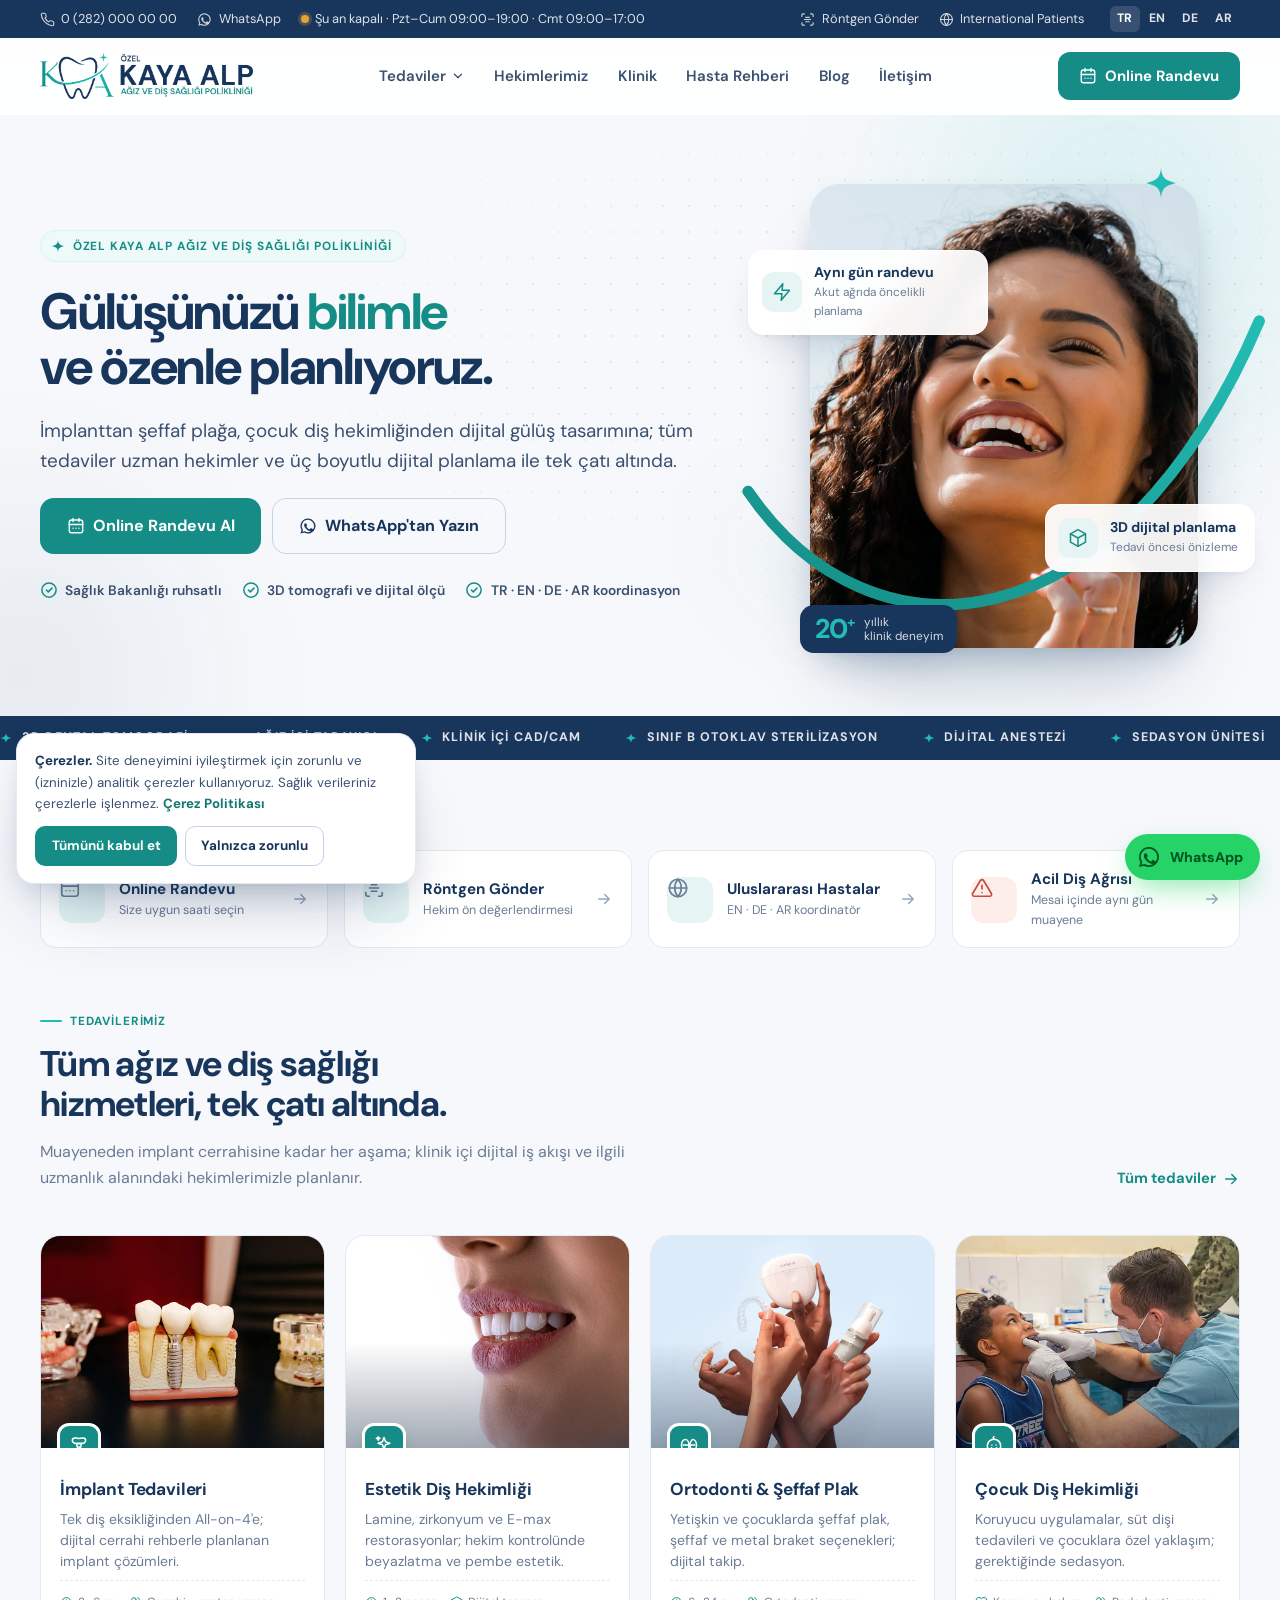
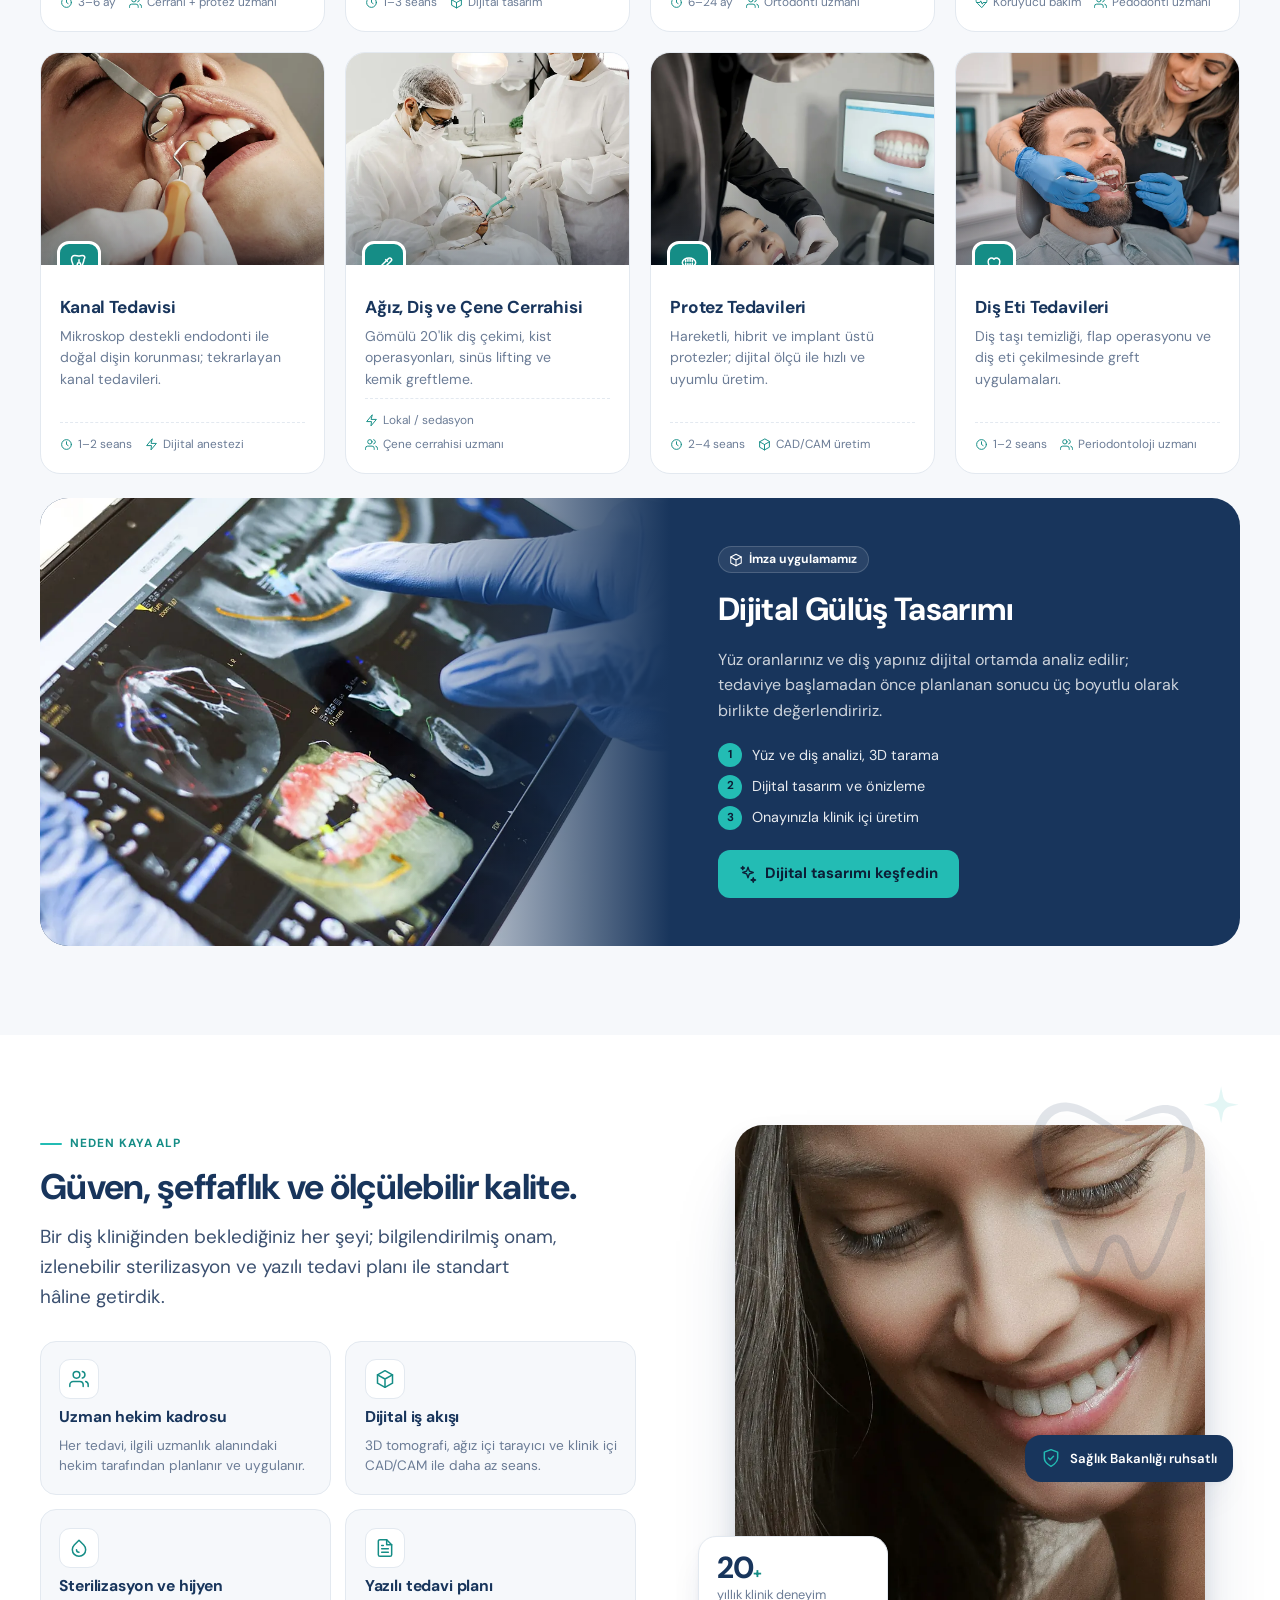
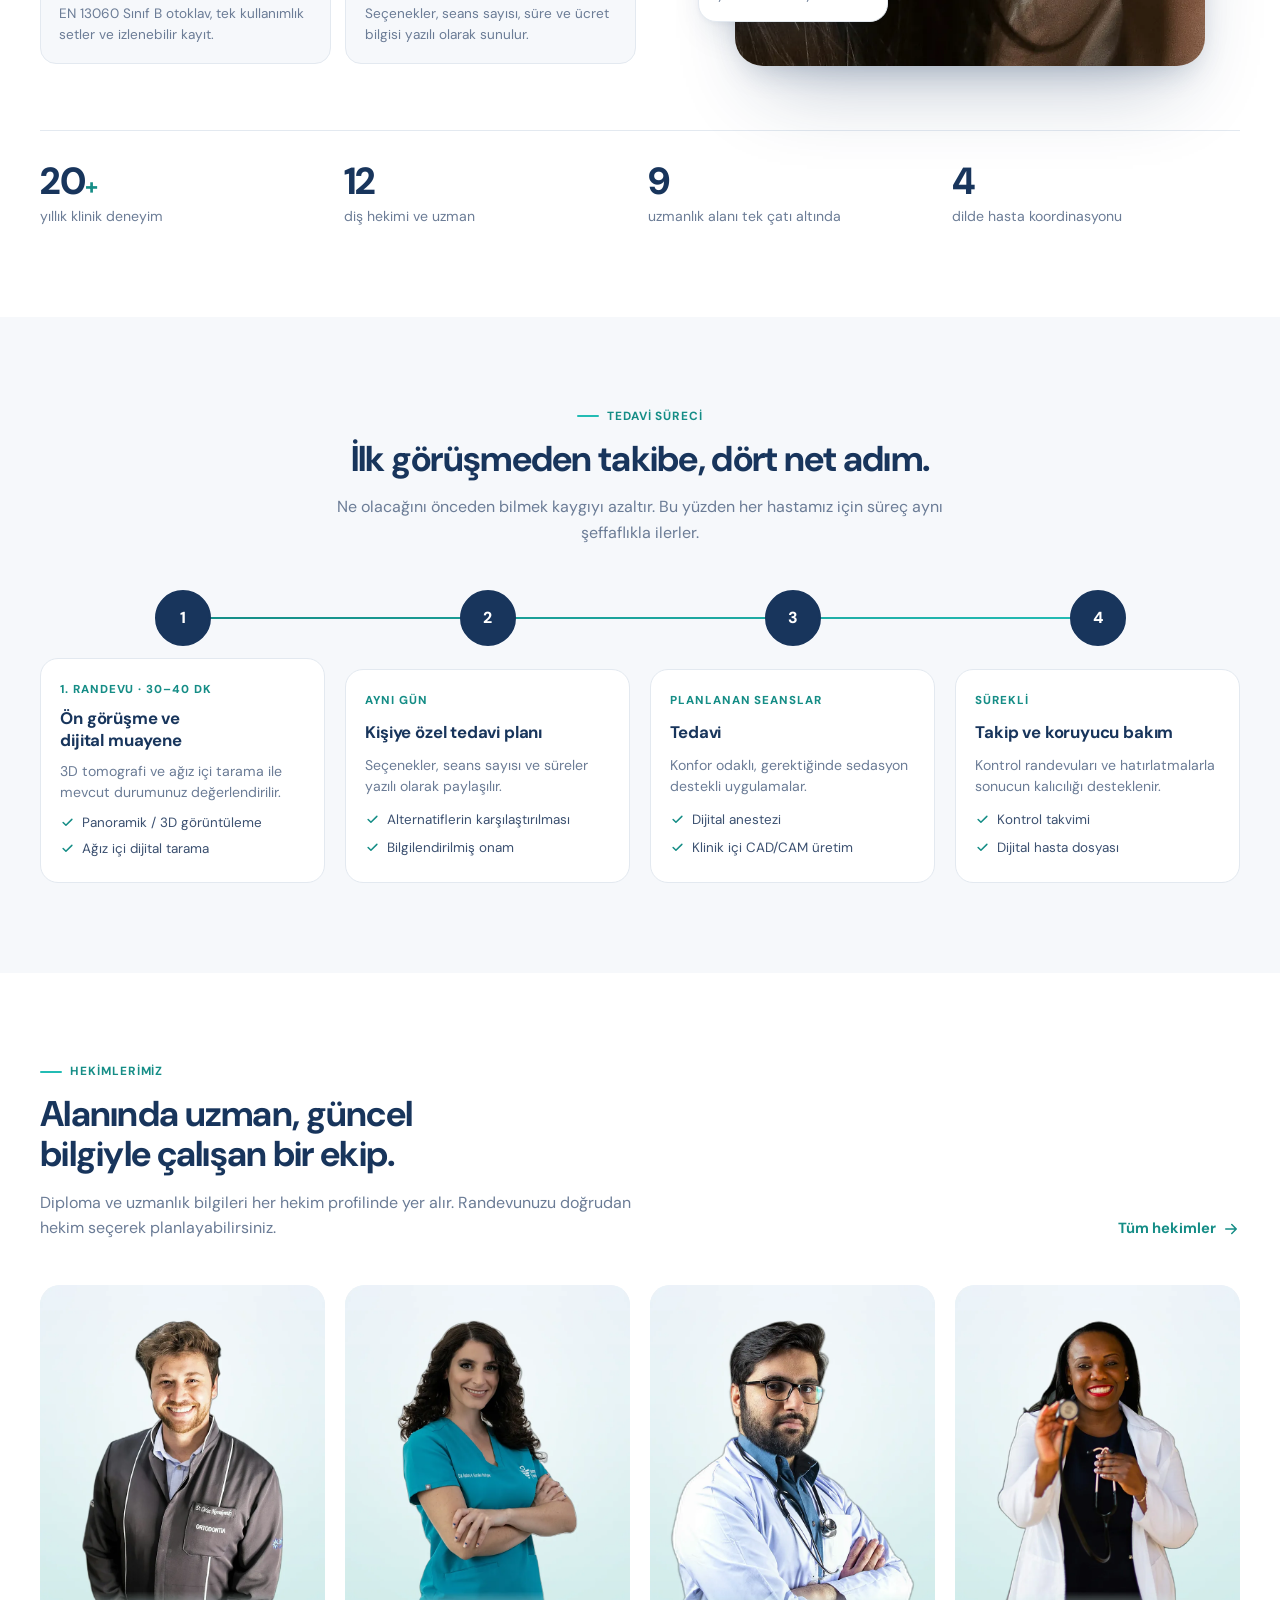
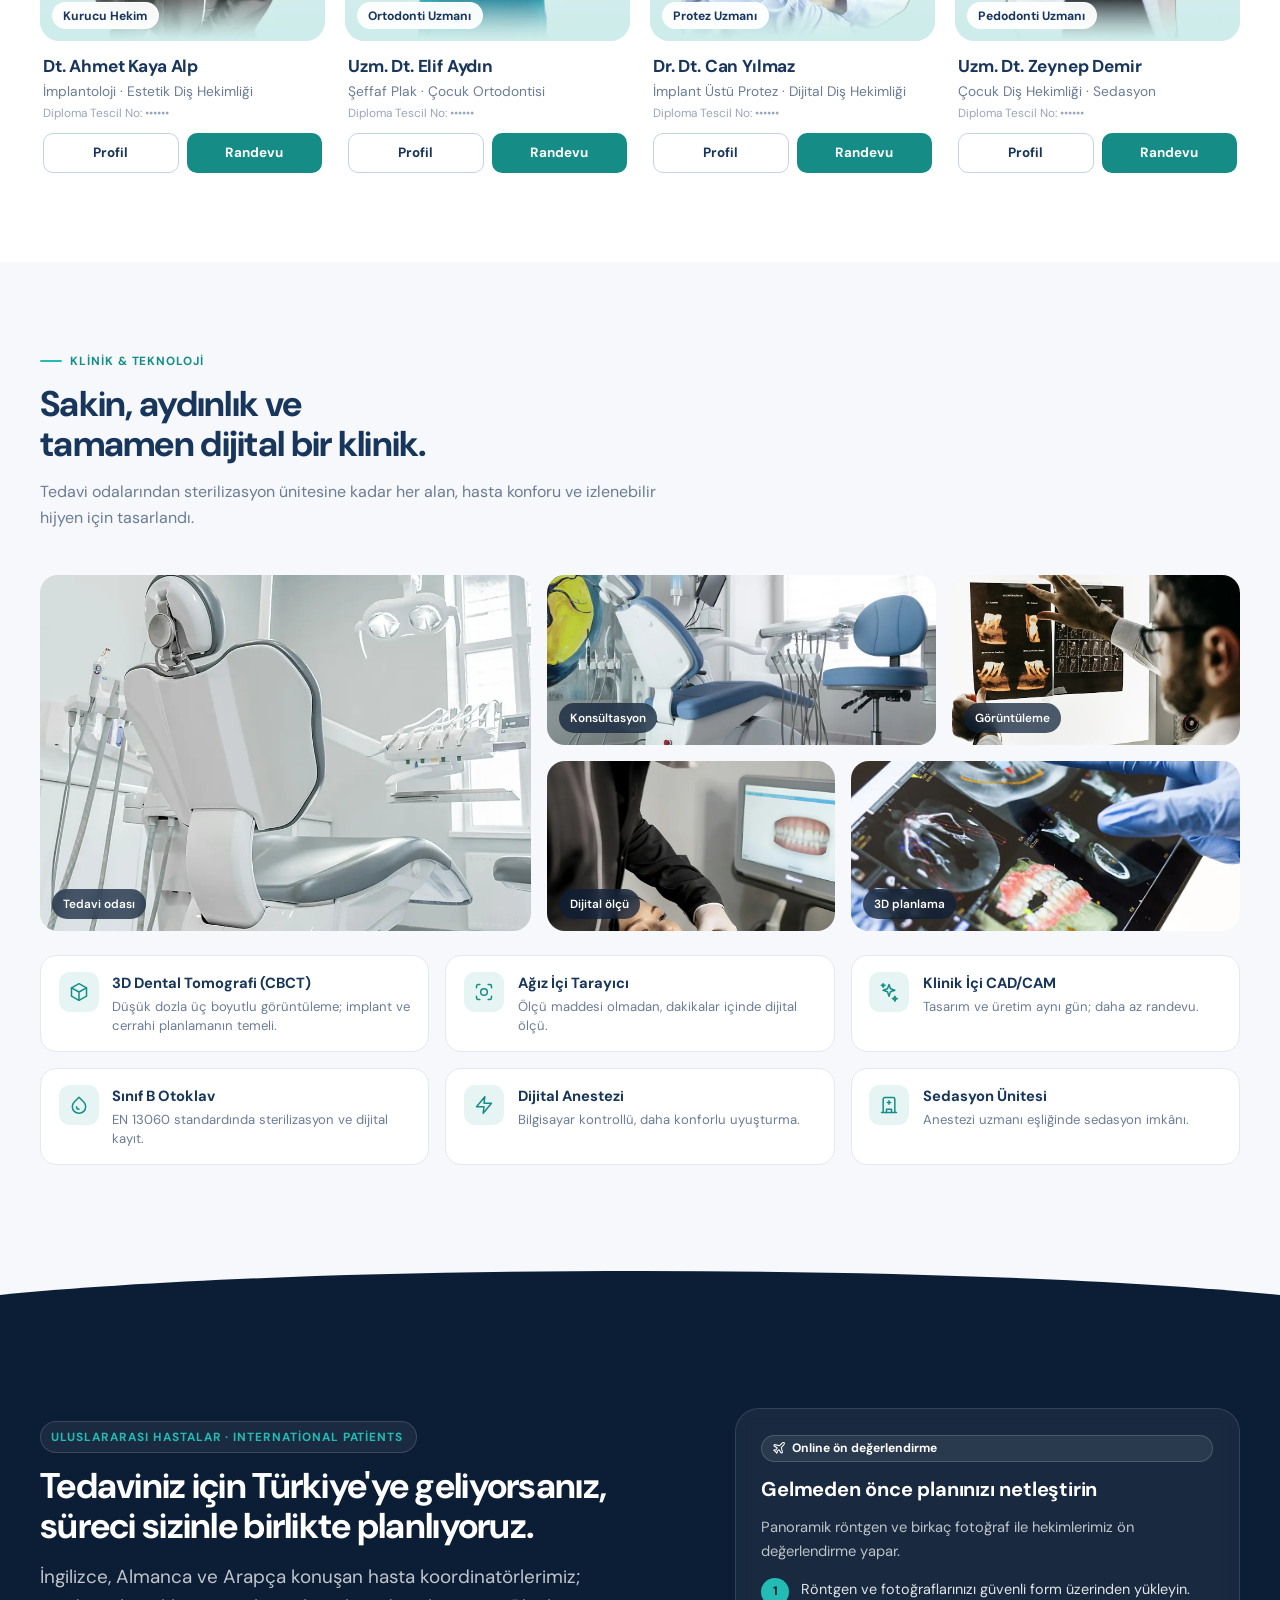
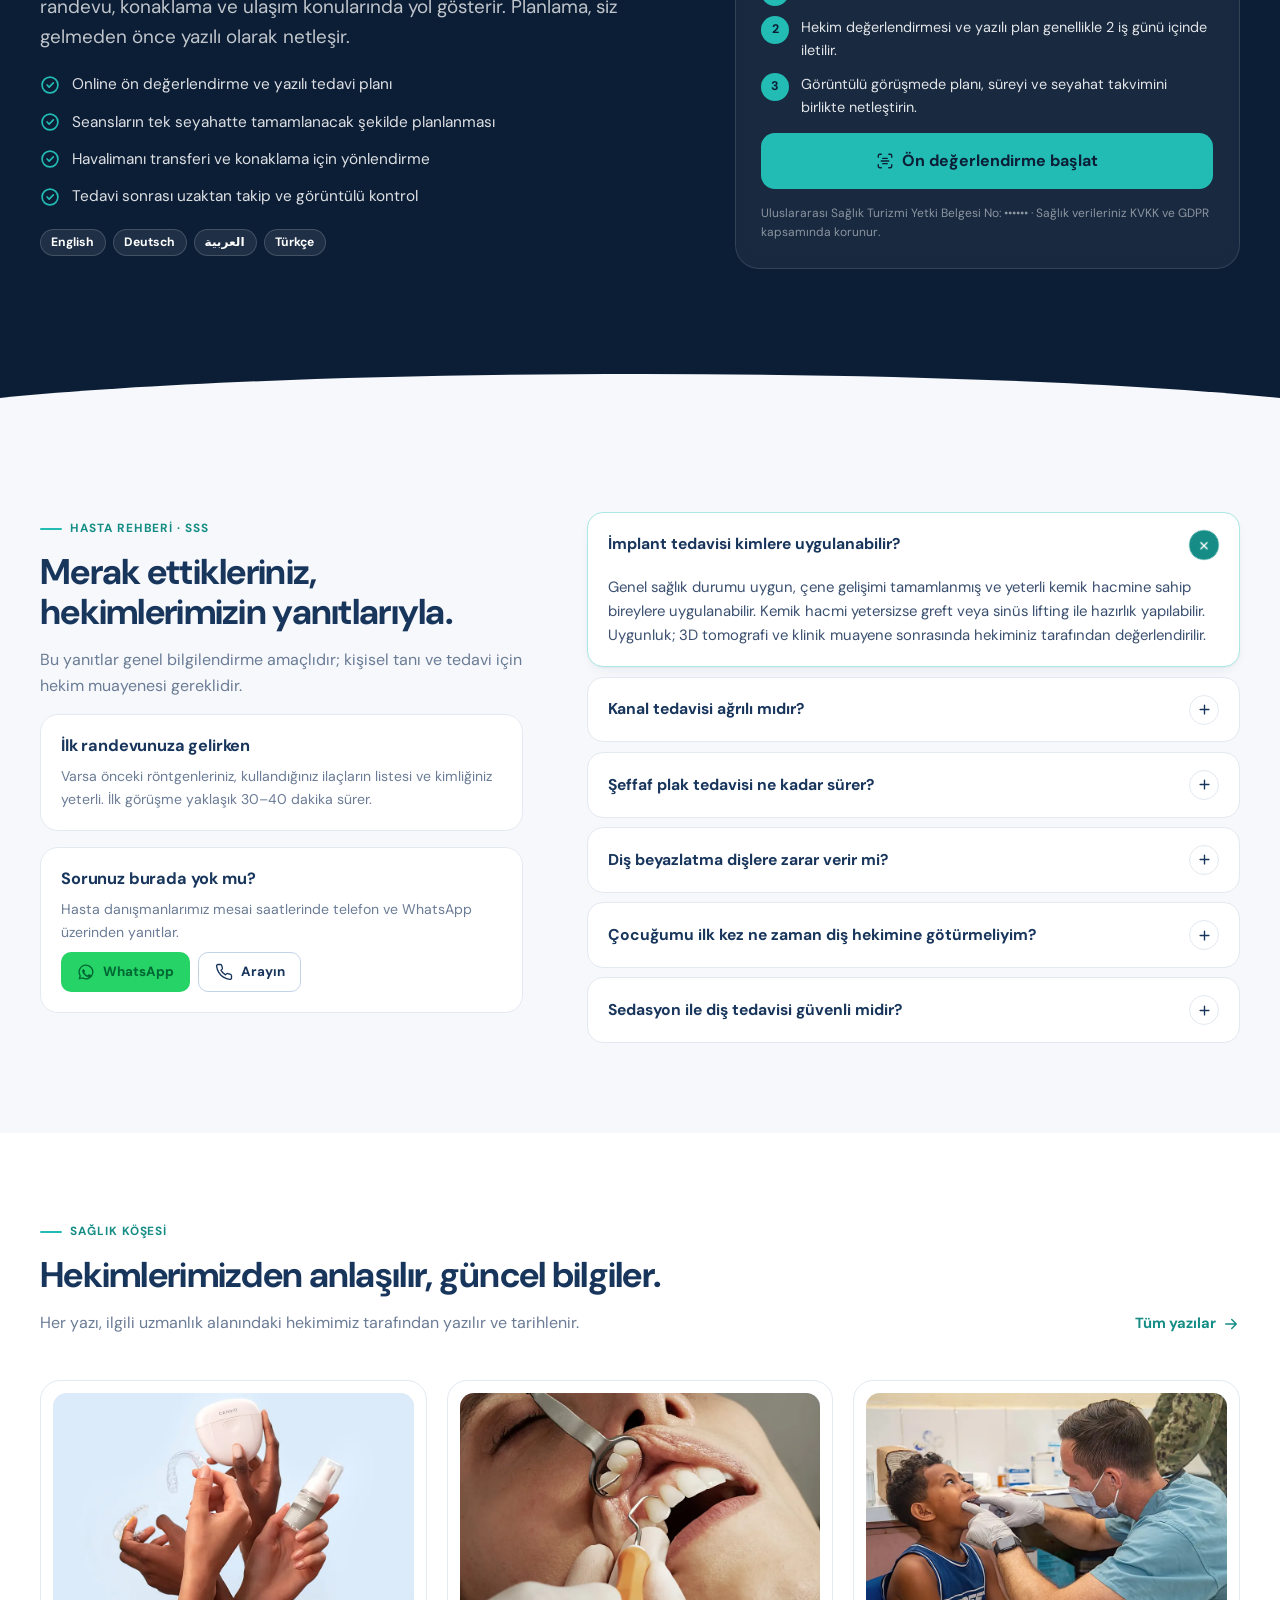
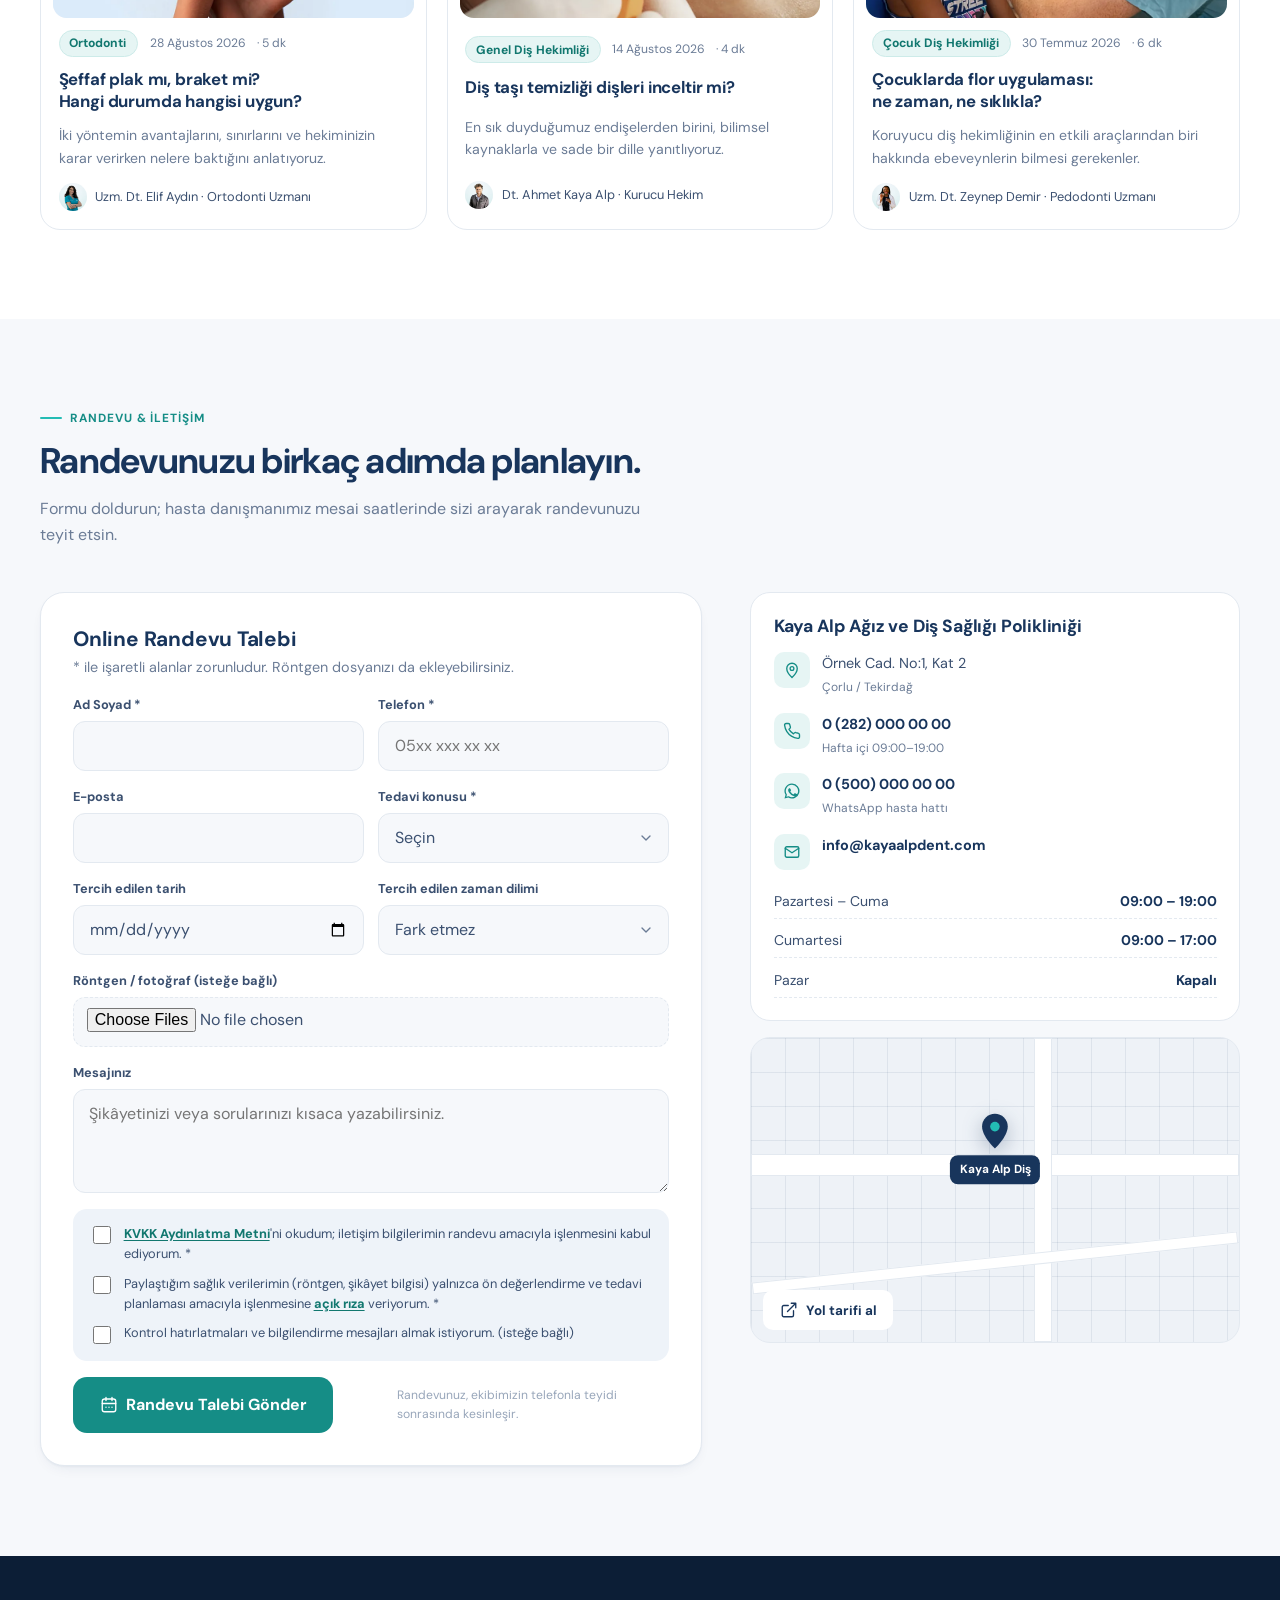
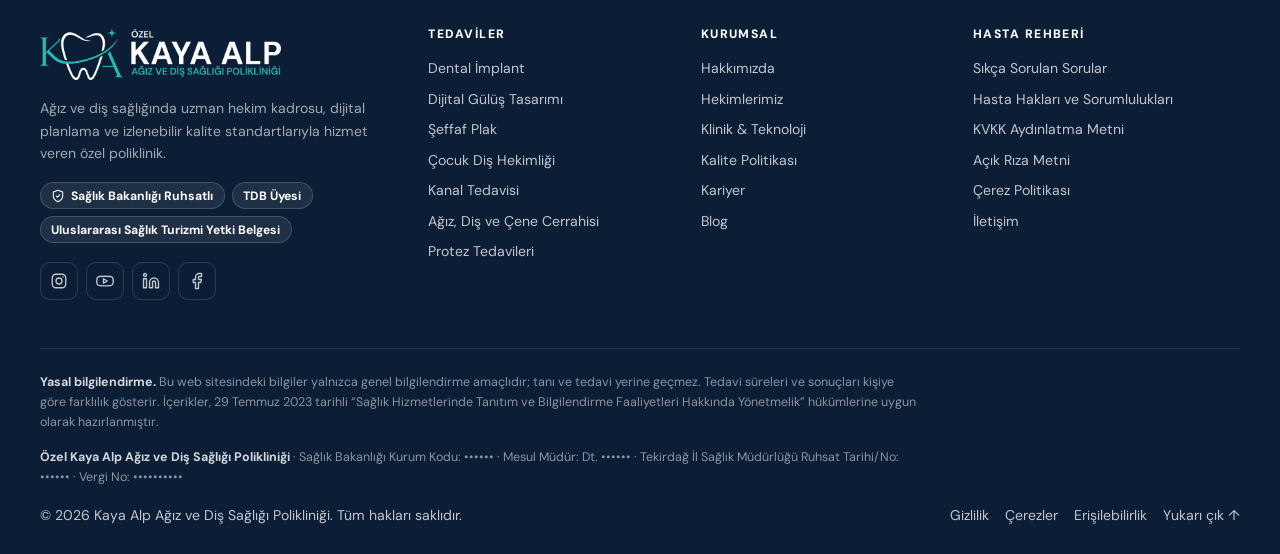
==== index.html @ f44981b9 "Kaya Alp prototype v0.2 preview build Co-Authored-By: Claude Fable 5.1 <noreply@anthropic.com>" ====
<!DOCTYPE html>
<html lang="tr" class="no-js">
<head>
  <meta charset="utf-8">
  <meta name="viewport" content="width=device-width, initial-scale=1, viewport-fit=cover">
  <title>Kaya Alp Ağız ve Diş Sağlığı Polikliniği | İmplant, Ortodonti, Estetik Diş Hekimliği · Tekirdağ</title>
  <meta name="description" content="Özel Kaya Alp Ağız ve Diş Sağlığı Polikliniği; implant, şeffaf plak, dijital gülüş tasarımı, çocuk diş hekimliği ve kanal tedavisinde uzman hekim kadrosu ve 3D dijital planlama ile hizmet verir. Online randevu alın.">
  <link rel="canonical" href="https://kayaalpdent.com/">
  <link rel="alternate" hreflang="tr" href="https://kayaalpdent.com/">
  <link rel="alternate" hreflang="en" href="https://kayaalpdent.com/en/">
  <link rel="alternate" hreflang="de" href="https://kayaalpdent.com/de/">
  <link rel="alternate" hreflang="ar" href="https://kayaalpdent.com/ar/">
  <link rel="alternate" hreflang="x-default" href="https://kayaalpdent.com/">
  <meta name="robots" content="index, follow, max-image-preview:large, max-snippet:-1">
  <meta name="theme-color" content="#18355C">
  <meta property="og:type" content="website">
  <meta property="og:locale" content="tr_TR">
  <meta property="og:site_name" content="Kaya Alp Ağız ve Diş Sağlığı Polikliniği">
  <meta property="og:title" content="Kaya Alp Ağız ve Diş Sağlığı Polikliniği">
  <meta property="og:description" content="İmplant, ortodonti, estetik ve çocuk diş hekimliği; uzman hekimler ve dijital planlama ile tek çatı altında.">
  <meta property="og:url" content="https://kayaalpdent.com/">
  <meta property="og:image" content="https://kayaalpdent.com/assets/img/og-image.jpg">
  <meta name="twitter:card" content="summary_large_image">
  <link rel="icon" href="assets/img/favicon.svg" type="image/svg+xml">
  <link rel="preconnect" href="https://fonts.googleapis.com">
  <link rel="preconnect" href="https://fonts.gstatic.com" crossorigin>
  <link rel="stylesheet" href="https://fonts.googleapis.com/css2?family=DM+Sans:opsz,wght@9..40,300..800&display=swap">
  <link rel="preload" as="image" href="assets/img/hero.webp" type="image/webp">
  <link rel="stylesheet" href="assets/css/style.css">
  <script>document.documentElement.className = document.documentElement.className.replace('no-js', 'js');</script>
  <script type="application/ld+json">
  {
    "@context": "https://schema.org",
    "@graph": [
      {
        "@type": ["Dentist", "MedicalClinic"],
        "@id": "https://kayaalpdent.com/#clinic",
        "name": "Özel Kaya Alp Ağız ve Diş Sağlığı Polikliniği",
        "alternateName": "Kaya Alp Diş",
        "url": "https://kayaalpdent.com/",
        "logo": "https://kayaalpdent.com/assets/img/brand/logo-horizontal.png",
        "image": "https://kayaalpdent.com/assets/img/og-image.jpg",
        "telephone": "+90-282-000-00-00",
        "email": "info@kayaalpdent.com",
        "address": { "@type": "PostalAddress", "streetAddress": "Örnek Cad. No:1", "addressLocality": "Çorlu", "addressRegion": "Tekirdağ", "postalCode": "59860", "addressCountry": "TR" },
        "geo": { "@type": "GeoCoordinates", "latitude": 41.1592, "longitude": 27.8000 },
        "openingHoursSpecification": [
          { "@type": "OpeningHoursSpecification", "dayOfWeek": ["Monday","Tuesday","Wednesday","Thursday","Friday"], "opens": "09:00", "closes": "19:00" },
          { "@type": "OpeningHoursSpecification", "dayOfWeek": "Saturday", "opens": "09:00", "closes": "17:00" }
        ],
        "medicalSpecialty": "Dentistry",
        "availableLanguage": ["tr", "en", "de", "ar"],
        "isAcceptingNewPatients": true,
        "availableService": [
          { "@type": "MedicalProcedure", "name": "Dental İmplant" },
          { "@type": "MedicalProcedure", "name": "Şeffaf Plak (Ortodonti)" },
          { "@type": "MedicalProcedure", "name": "Dijital Gülüş Tasarımı" },
          { "@type": "MedicalProcedure", "name": "Kanal Tedavisi" },
          { "@type": "MedicalProcedure", "name": "Çocuk Diş Hekimliği" }
        ]
      },
      { "@type": "WebSite", "@id": "https://kayaalpdent.com/#website", "url": "https://kayaalpdent.com/", "name": "Kaya Alp Ağız ve Diş Sağlığı Polikliniği", "inLanguage": "tr-TR", "publisher": { "@id": "https://kayaalpdent.com/#clinic" } },
      {
        "@type": "FAQPage",
        "mainEntity": [
          { "@type": "Question", "name": "İmplant tedavisi kimlere uygulanabilir?", "acceptedAnswer": { "@type": "Answer", "text": "Genel sağlık durumu uygun, çene gelişimi tamamlanmış ve yeterli kemik hacmine sahip bireylere uygulanabilir. Kemik hacmi yetersizse greft veya sinüs lifting ile hazırlık yapılabilir. Uygunluk, 3D tomografi ve klinik muayene sonrasında hekim tarafından değerlendirilir." } },
          { "@type": "Question", "name": "Kanal tedavisi ağrılı mıdır?", "acceptedAnswer": { "@type": "Answer", "text": "Kanal tedavisi lokal anestezi altında yapılır; işlem sırasında ağrı beklenmez. Tedavi sonrası birkaç gün hafif hassasiyet görülebilir ve genellikle kendiliğinden geçer." } },
          { "@type": "Question", "name": "Şeffaf plak tedavisi ne kadar sürer?", "acceptedAnswer": { "@type": "Answer", "text": "Süre vakanın karmaşıklığına göre değişir; hafif çapraşıklıklarda birkaç ay, kapsamlı vakalarda 12–24 ay sürebilir. Kesin süre dijital planlama sonrasında belirlenir." } },
          { "@type": "Question", "name": "Diş beyazlatma dişlere zarar verir mi?", "acceptedAnswer": { "@type": "Answer", "text": "Hekim kontrolünde, doğru konsantrasyon ve sürede uygulanan beyazlatma mineye kalıcı zarar vermez. Geçici hassasiyet görülebilir; kontrolsüz ev tipi ürünler risk taşır." } },
          { "@type": "Question", "name": "Çocuğumu ilk kez ne zaman diş hekimine götürmeliyim?", "acceptedAnswer": { "@type": "Answer", "text": "İlk süt dişinin sürmesiyle birlikte veya en geç 1 yaşında ilk kontrol önerilir. Erken tanışma çürük riskini azaltır ve diş hekimi korkusunu önler." } },
          { "@type": "Question", "name": "Sedasyon ile diş tedavisi güvenli midir?", "acceptedAnswer": { "@type": "Answer", "text": "Anestezi uzmanı eşliğinde ve uygun donanımla uygulanan sedasyon güvenli bir yöntemdir. Öncesinde genel sağlık değerlendirmesi yapılır; yüksek diş kaygısı olan yetişkinler ve çocuklar için tercih edilebilir." } }
        ]
      }
    ]
  }
  </script>
</head>
<body>
<a class="skip-link" href="#icerik">İçeriğe geç</a>

<svg width="0" height="0" style="position:absolute" aria-hidden="true" focusable="false">
  <defs>
    <linearGradient id="swoosh-grad" x1="0" y1="1" x2="1" y2="0"><stop offset="0" stop-color="#158D86"/><stop offset="1" stop-color="#23BCB4"/></linearGradient>
    <symbol id="i-spark" viewBox="0 0 24 24"><path fill="currentColor" d="M12 1.5c.7 6.6 2.4 8.3 10.5 10.5C14.4 14.2 12.7 15.9 12 22.5c-.7-6.6-2.4-8.3-10.5-10.5C9.6 9.8 11.3 8.1 12 1.5z"/></symbol>
    <symbol id="i-phone" viewBox="0 0 24 24" fill="none" stroke="currentColor" stroke-width="1.8" stroke-linecap="round" stroke-linejoin="round"><path d="M22 16.9v3a2 2 0 0 1-2.2 2 19.8 19.8 0 0 1-8.6-3.1 19.5 19.5 0 0 1-6-6A19.8 19.8 0 0 1 2.1 4.2 2 2 0 0 1 4.1 2h3a2 2 0 0 1 2 1.7c.1.9.4 1.8.7 2.7a2 2 0 0 1-.5 2.1L8 9.8a16 16 0 0 0 6 6l1.3-1.3a2 2 0 0 1 2.1-.4c.9.3 1.8.6 2.7.7a2 2 0 0 1 1.7 2z"/></symbol>
    <symbol id="i-whatsapp" viewBox="0 0 24 24"><path fill="currentColor" d="M12 2a10 10 0 0 0-8.6 15.1L2 22l5-1.3A10 10 0 1 0 12 2zm0 1.8a8.2 8.2 0 1 1-4.2 15.3l-.3-.2-3 .8.8-2.9-.2-.3A8.2 8.2 0 0 1 12 3.8zm-3.3 4.4c-.2 0-.5.1-.8.4-.3.3-1 1-1 2.4s1 2.8 1.2 3c.1.2 2 3.2 5 4.3 2.5 1 3 .8 3.5.7.5-.1 1.7-.7 2-1.4.2-.7.2-1.3.2-1.4-.1-.1-.3-.2-.6-.3l-2-1c-.3-.1-.5-.2-.7.2l-1 1.2c-.2.2-.3.2-.6.1-.3-.2-1.3-.5-2.4-1.5-.9-.8-1.5-1.8-1.7-2.1-.2-.3 0-.5.1-.6l.5-.5.3-.5c.1-.2 0-.4 0-.5L9.5 8.7c-.2-.6-.5-.5-.7-.5h-.1z"/></symbol>
    <symbol id="i-clock" viewBox="0 0 24 24" fill="none" stroke="currentColor" stroke-width="1.8" stroke-linecap="round" stroke-linejoin="round"><circle cx="12" cy="12" r="9"/><path d="M12 7v5l3 2"/></symbol>
    <symbol id="i-scan" viewBox="0 0 24 24" fill="none" stroke="currentColor" stroke-width="1.8" stroke-linecap="round" stroke-linejoin="round"><path d="M3 7V5a2 2 0 0 1 2-2h2M17 3h2a2 2 0 0 1 2 2v2M21 17v2a2 2 0 0 1-2 2h-2M7 21H5a2 2 0 0 1-2-2v-2"/><path d="M7 12h10M9 8.5h6M9 15.5h6"/></symbol>
    <symbol id="i-calendar" viewBox="0 0 24 24" fill="none" stroke="currentColor" stroke-width="1.8" stroke-linecap="round" stroke-linejoin="round"><rect x="3" y="4" width="18" height="17" rx="3"/><path d="M16 2v4M8 2v4M3 10h18M8 15h.01M12 15h.01M16 15h.01"/></symbol>
    <symbol id="i-globe" viewBox="0 0 24 24" fill="none" stroke="currentColor" stroke-width="1.8" stroke-linecap="round" stroke-linejoin="round"><circle cx="12" cy="12" r="9.5"/><path d="M2.5 12h19M12 2.5a14.5 14.5 0 0 1 0 19M12 2.5a14.5 14.5 0 0 0 0 19"/></symbol>
    <symbol id="i-shield" viewBox="0 0 24 24" fill="none" stroke="currentColor" stroke-width="1.8" stroke-linecap="round" stroke-linejoin="round"><path d="M12 22s8-4 8-10V5l-8-3-8 3v7c0 6 8 10 8 10z"/><path d="m9 12 2 2 4-4"/></symbol>
    <symbol id="i-check" viewBox="0 0 24 24" fill="none" stroke="currentColor" stroke-width="2" stroke-linecap="round" stroke-linejoin="round"><circle cx="12" cy="12" r="9.5"/><path d="m8.5 12 2.5 2.5 5-5"/></symbol>
    <symbol id="i-tick" viewBox="0 0 24 24" fill="none" stroke="currentColor" stroke-width="2.4" stroke-linecap="round" stroke-linejoin="round"><path d="m5 12 4.5 4.5L19 7"/></symbol>
    <symbol id="i-arrow" viewBox="0 0 24 24" fill="none" stroke="currentColor" stroke-width="2" stroke-linecap="round" stroke-linejoin="round"><path d="M5 12h14M13 6l6 6-6 6"/></symbol>
    <symbol id="i-chevron" viewBox="0 0 24 24" fill="none" stroke="currentColor" stroke-width="2.2" stroke-linecap="round" stroke-linejoin="round"><path d="m6 9 6 6 6-6"/></symbol>
    <symbol id="i-chevron-r" viewBox="0 0 24 24" fill="none" stroke="currentColor" stroke-width="2.2" stroke-linecap="round" stroke-linejoin="round"><path d="m9 6 6 6-6 6"/></symbol>
    <symbol id="i-close" viewBox="0 0 24 24" fill="none" stroke="currentColor" stroke-width="2" stroke-linecap="round" stroke-linejoin="round"><path d="M18 6 6 18M6 6l12 12"/></symbol>
    <symbol id="i-menu" viewBox="0 0 24 24" fill="none" stroke="currentColor" stroke-width="2" stroke-linecap="round" stroke-linejoin="round"><path d="M4 7h16M4 12h16M4 17h10"/></symbol>
    <symbol id="i-plus" viewBox="0 0 24 24" fill="none" stroke="currentColor" stroke-width="2.2" stroke-linecap="round" stroke-linejoin="round"><path d="M12 5v14M5 12h14"/></symbol>
    <symbol id="i-home" viewBox="0 0 24 24" fill="none" stroke="currentColor" stroke-width="1.8" stroke-linecap="round" stroke-linejoin="round"><path d="M3 11 12 3l9 8"/><path d="M5 10v10a1 1 0 0 0 1 1h4v-6h4v6h4a1 1 0 0 0 1-1V10"/></symbol>
    <symbol id="i-grid" viewBox="0 0 24 24" fill="none" stroke="currentColor" stroke-width="1.8" stroke-linecap="round" stroke-linejoin="round"><rect x="3" y="3" width="7" height="7" rx="2"/><rect x="14" y="3" width="7" height="7" rx="2"/><rect x="3" y="14" width="7" height="7" rx="2"/><rect x="14" y="14" width="7" height="7" rx="2"/></symbol>
    <symbol id="i-tooth" viewBox="0 0 24 24" fill="none" stroke="currentColor" stroke-width="1.8" stroke-linecap="round" stroke-linejoin="round"><path d="M7 3c-2.5 0-4 2-4 4.5 0 3 1.5 4.5 2 7.5.4 2.5 1 6 2.5 6s2-3 2.5-5c.3-1 .7-1 1 0 .5 2 1 5 2.5 5s2.1-3.5 2.5-6c.5-3 2-4.5 2-7.5C20 5 18.5 3 16 3c-1.5 0-2.5.7-4 .7S8.5 3 7 3z"/></symbol>
    <symbol id="i-implant" viewBox="0 0 24 24" fill="none" stroke="currentColor" stroke-width="1.8" stroke-linecap="round" stroke-linejoin="round"><path d="M7 3.5C5 3.5 4 5 4 6.5c0 1.8 1.3 2.6 2.5 3.5h11C18.7 9.1 20 8.3 20 6.5 20 5 19 3.5 17 3.5c-1.4 0-2.2.6-5 .6s-3.6-.6-5-.6z"/><path d="M9 10.5h6l-1 4H10zM10 14.5h4l-.8 3h-2.4zM11.2 17.5h1.6l-.8 3z"/></symbol>
    <symbol id="i-sparkle" viewBox="0 0 24 24" fill="none" stroke="currentColor" stroke-width="1.8" stroke-linecap="round" stroke-linejoin="round"><path d="M12 3l1.8 5.2L19 10l-5.2 1.8L12 17l-1.8-5.2L5 10l5.2-1.8zM19 17l.8 2.2L22 20l-2.2.8L19 23l-.8-2.2L16 20l2.2-.8zM5 2l.6 1.6L7.2 4l-1.6.6L5 6.2 4.4 4.6 2.8 4l1.6-.4z"/></symbol>
    <symbol id="i-aligner" viewBox="0 0 24 24" fill="none" stroke="currentColor" stroke-width="1.8" stroke-linecap="round" stroke-linejoin="round"><path d="M3 12c0-3.5 2-6.5 4.5-6.5S12 8.5 12 12s2-6.5 4.5-6.5S21 8.5 21 12"/><path d="M3 12c0 3.5 2 6.5 4.5 6.5S12 15.5 12 12s2 6.5 4.5 6.5S21 15.5 21 12"/><path d="M5 12h14"/></symbol>
    <symbol id="i-child" viewBox="0 0 24 24" fill="none" stroke="currentColor" stroke-width="1.8" stroke-linecap="round" stroke-linejoin="round"><circle cx="12" cy="13" r="8"/><path d="M9.5 12h.01M14.5 12h.01M9 15.5a4 4 0 0 0 6 0M12 5c-1.2-1-1.2-2.2 0-3"/></symbol>
    <symbol id="i-root" viewBox="0 0 24 24" fill="none" stroke="currentColor" stroke-width="1.8" stroke-linecap="round" stroke-linejoin="round"><path d="M7 3c-2.5 0-4 2-4 4.5 0 3 1.5 4.5 2 7.5.4 2.5 1 6 2.5 6s2-3 2.5-5c.3-1 .7-1 1 0 .5 2 1 5 2.5 5s2.1-3.5 2.5-6c.5-3 2-4.5 2-7.5C20 5 18.5 3 16 3c-1.5 0-2.5.7-4 .7S8.5 3 7 3z"/><path d="M12 8v4M10.5 12l-1.5 5M13.5 12l1.5 5"/></symbol>
    <symbol id="i-surgery" viewBox="0 0 24 24" fill="none" stroke="currentColor" stroke-width="1.8" stroke-linecap="round" stroke-linejoin="round"><path d="M3 21l6-6M9 15l8.5-8.5a2.1 2.1 0 0 1 3 3L12 18l-3-3z"/><path d="m14 8 2 2"/></symbol>
    <symbol id="i-gum" viewBox="0 0 24 24" fill="none" stroke="currentColor" stroke-width="1.8" stroke-linecap="round" stroke-linejoin="round"><path d="M12 21s-7-4.5-7-11a4 4 0 0 1 7-2.6A4 4 0 0 1 19 10c0 6.5-7 11-7 11z"/></symbol>
    <symbol id="i-denture" viewBox="0 0 24 24" fill="none" stroke="currentColor" stroke-width="1.8" stroke-linecap="round" stroke-linejoin="round"><path d="M4 11.5c0-3 3.6-5.5 8-5.5s8 2.5 8 5.5-3.6 5.5-8 5.5-8-2.5-8-5.5z"/><path d="M8 10.5v-2M10.7 10v-2.5M13.3 10v-2.5M16 10.5v-2M8 12.5v2M10.7 13v2.5M13.3 13v2.5M16 12.5v2"/></symbol>
    <symbol id="i-cube" viewBox="0 0 24 24" fill="none" stroke="currentColor" stroke-width="1.8" stroke-linecap="round" stroke-linejoin="round"><path d="M12 2 3 7v10l9 5 9-5V7z"/><path d="M3 7l9 5 9-5M12 12v10"/></symbol>
    <symbol id="i-scanface" viewBox="0 0 24 24" fill="none" stroke="currentColor" stroke-width="1.8" stroke-linecap="round" stroke-linejoin="round"><path d="M3 7V5a2 2 0 0 1 2-2h2M17 3h2a2 2 0 0 1 2 2v2M21 17v2a2 2 0 0 1-2 2h-2M7 21H5a2 2 0 0 1-2-2v-2"/><circle cx="12" cy="12" r="4"/></symbol>
    <symbol id="i-mail" viewBox="0 0 24 24" fill="none" stroke="currentColor" stroke-width="1.8" stroke-linecap="round" stroke-linejoin="round"><rect x="3" y="5" width="18" height="14" rx="2"/><path d="m3 7 9 6 9-6"/></symbol>
    <symbol id="i-pin" viewBox="0 0 24 24" fill="none" stroke="currentColor" stroke-width="1.8" stroke-linecap="round" stroke-linejoin="round"><path d="M12 22s7-6.5 7-12a7 7 0 0 0-14 0c0 5.5 7 12 7 12z"/><circle cx="12" cy="10" r="2.5"/></symbol>
    <symbol id="i-pin-solid" viewBox="0 0 24 24"><path fill="currentColor" d="M12 22s7-6.5 7-12a7 7 0 0 0-14 0c0 5.5 7 12 7 12z"/><circle cx="12" cy="10" r="2.6" fill="#23BCB4"/></symbol>
    <symbol id="i-alert" viewBox="0 0 24 24" fill="none" stroke="currentColor" stroke-width="1.8" stroke-linecap="round" stroke-linejoin="round"><path d="M10.3 3.8 1.8 18a2 2 0 0 0 1.7 3h17a2 2 0 0 0 1.7-3L13.7 3.8a2 2 0 0 0-3.4 0z"/><path d="M12 9v4M12 17h.01"/></symbol>
    <symbol id="i-plane" viewBox="0 0 24 24" fill="none" stroke="currentColor" stroke-width="1.8" stroke-linecap="round" stroke-linejoin="round"><path d="M17.8 19.2 16 11l3.5-3.5C21 6 21.5 4 21 3c-1-.5-3 0-4.5 1.5L13 8 4.8 6.2c-.5-.1-.9.1-1.1.5l-.3.5c-.2.5-.1 1 .3 1.3L9 12l-2 3H4l-1 1 3 2 2 3 1-1v-3l3-2 3.5 5.3c.3.4.8.5 1.3.3l.5-.2c.4-.3.6-.7.5-1.2z"/></symbol>
    <symbol id="i-users" viewBox="0 0 24 24" fill="none" stroke="currentColor" stroke-width="1.8" stroke-linecap="round" stroke-linejoin="round"><path d="M17 21v-2a4 4 0 0 0-4-4H5a4 4 0 0 0-4 4v2"/><circle cx="9" cy="7" r="4"/><path d="M23 21v-2a4 4 0 0 0-3-3.9M16 3.1a4 4 0 0 1 0 7.8"/></symbol>
    <symbol id="i-droplet" viewBox="0 0 24 24" fill="none" stroke="currentColor" stroke-width="1.8" stroke-linecap="round" stroke-linejoin="round"><path d="M12 2.7 6.3 8.4a8 8 0 1 0 11.4 0z"/><path d="M9 14a3 3 0 0 0 3 3"/></symbol>
    <symbol id="i-file" viewBox="0 0 24 24" fill="none" stroke="currentColor" stroke-width="1.8" stroke-linecap="round" stroke-linejoin="round"><path d="M14 2H6a2 2 0 0 0-2 2v16a2 2 0 0 0 2 2h12a2 2 0 0 0 2-2V8z"/><path d="M14 2v6h6M16 13H8M16 17H8M10 9H8"/></symbol>
    <symbol id="i-clipboard" viewBox="0 0 24 24" fill="none" stroke="currentColor" stroke-width="1.8" stroke-linecap="round" stroke-linejoin="round"><rect x="8" y="2" width="8" height="4" rx="1"/><path d="M16 4h2a2 2 0 0 1 2 2v14a2 2 0 0 1-2 2H6a2 2 0 0 1-2-2V6a2 2 0 0 1 2-2h2"/><path d="m9 14 2 2 4-4"/></symbol>
    <symbol id="i-heart" viewBox="0 0 24 24" fill="none" stroke="currentColor" stroke-width="1.8" stroke-linecap="round" stroke-linejoin="round"><path d="M19 14c1.5-1.5 3-3.2 3-5.5A5.5 5.5 0 0 0 12 5a5.5 5.5 0 0 0-10 3.5c0 2.3 1.5 4 3 5.5l7 7z"/><path d="M3.2 12H9l1.5-3 3 6 1.5-3h5.8"/></symbol>
    <symbol id="i-zap" viewBox="0 0 24 24" fill="none" stroke="currentColor" stroke-width="1.8" stroke-linecap="round" stroke-linejoin="round"><path d="M13 2 3 14h9l-1 8 10-12h-9z"/></symbol>
    <symbol id="i-external" viewBox="0 0 24 24" fill="none" stroke="currentColor" stroke-width="1.8" stroke-linecap="round" stroke-linejoin="round"><path d="M18 13v6a2 2 0 0 1-2 2H5a2 2 0 0 1-2-2V8a2 2 0 0 1 2-2h6M15 3h6v6M10 14 21 3"/></symbol>
    <symbol id="i-hospital" viewBox="0 0 24 24" fill="none" stroke="currentColor" stroke-width="1.8" stroke-linecap="round" stroke-linejoin="round"><path d="M3 21h18M5 21V5a2 2 0 0 1 2-2h10a2 2 0 0 1 2 2v16"/><path d="M12 7v4M10 9h4M9 21v-4h6v4"/></symbol>
    <symbol id="i-instagram" viewBox="0 0 24 24" fill="none" stroke="currentColor" stroke-width="1.8" stroke-linecap="round" stroke-linejoin="round"><rect x="3" y="3" width="18" height="18" rx="5"/><circle cx="12" cy="12" r="4"/><path d="M17.5 6.5h.01"/></symbol>
    <symbol id="i-youtube" viewBox="0 0 24 24" fill="none" stroke="currentColor" stroke-width="1.8" stroke-linecap="round" stroke-linejoin="round"><path d="M22.5 8.2a3 3 0 0 0-2.1-2.1C18.6 5.6 12 5.6 12 5.6s-6.6 0-8.4.5A3 3 0 0 0 1.5 8.2 31 31 0 0 0 1 12a31 31 0 0 0 .5 3.8 3 3 0 0 0 2.1 2.1c1.8.5 8.4.5 8.4.5s6.6 0 8.4-.5a3 3 0 0 0 2.1-2.1A31 31 0 0 0 23 12a31 31 0 0 0-.5-3.8z"/><path d="m10 15 5-3-5-3z"/></symbol>
    <symbol id="i-linkedin" viewBox="0 0 24 24" fill="none" stroke="currentColor" stroke-width="1.8" stroke-linecap="round" stroke-linejoin="round"><path d="M16 8a6 6 0 0 1 6 6v7h-4v-7a2 2 0 0 0-4 0v7h-4v-7a6 6 0 0 1 6-6z"/><rect x="2" y="9" width="4" height="12"/><circle cx="4" cy="4" r="2"/></symbol>
    <symbol id="i-facebook" viewBox="0 0 24 24" fill="none" stroke="currentColor" stroke-width="1.8" stroke-linecap="round" stroke-linejoin="round"><path d="M18 2h-3a5 5 0 0 0-5 5v3H7v4h3v8h4v-8h3l1-4h-4V7a1 1 0 0 1 1-1h3z"/></symbol>
  </defs>
</svg>

<!-- ================= HEADER ================= -->
<header class="site-header" id="top">
  <div class="topbar">
    <div class="container topbar__inner">
      <div class="topbar__group">
        <a href="tel:+902820000000"><svg><use href="#i-phone"/></svg><span class="tabular">0 (282) 000 00 00</span></a>
        <a href="https://wa.me/905000000000" target="_blank" rel="noopener"><svg><use href="#i-whatsapp"/></svg>WhatsApp</a>
        <span class="topbar__item"><span class="status-dot" data-open-dot></span><span class="topbar__hours-text" data-open-text>Pzt–Cum 09:00–19:00 · Cmt 09:00–17:00</span></span>
      </div>
      <div class="topbar__group topbar__group--right">
        <a href="#randevu"><svg><use href="#i-scan"/></svg>Röntgen Gönder</a>
        <a href="#uluslararasi"><svg><use href="#i-globe"/></svg>International Patients</a>
        <nav class="lang" aria-label="Dil seçimi"><a href="#" aria-current="true" hreflang="tr">TR</a><a href="#" hreflang="en">EN</a><a href="#" hreflang="de">DE</a><a href="#" hreflang="ar">AR</a></nav>
      </div>
    </div>
  </div>

  <div class="navbar">
    <div class="container navbar__inner">
      <a class="logo" href="#top" aria-label="Kaya Alp Ağız ve Diş Sağlığı Polikliniği ana sayfa">
        <img src="assets/img/brand/logo-horizontal.png" alt="Özel Kaya Alp Ağız ve Diş Sağlığı Polikliniği" width="1400" height="302">
      </a>

      <nav class="nav" aria-label="Ana menü">
        <ul class="nav__list">
          <li class="nav__item has-mega">
            <button class="nav__link" type="button" aria-expanded="false" aria-controls="mega-tedaviler">Tedaviler <svg><use href="#i-chevron"/></svg></button>
            <div class="mega" id="mega-tedaviler">
              <div class="mega__panel">
                <div class="mega__col">
                  <div class="mega__head"><span><svg><use href="#i-implant"/></svg></span><div><h4>İmplant</h4><small>Eksik diş çözümleri</small></div></div>
                  <a href="tedaviler/implant.html">Dental İmplant <svg><use href="#i-arrow"/></svg></a>
                  <a href="tedaviler/implant.html#all-on-4">All-on-4 / All-on-6 <svg><use href="#i-arrow"/></svg></a>
                  <a href="tedaviler/implant.html#ayni-gun">Aynı Gün İmplant <svg><use href="#i-arrow"/></svg></a>
                  <a href="#">Sinüs Lifting &amp; Greft <svg><use href="#i-arrow"/></svg></a>
                  <a href="#">Zigomatik İmplant <svg><use href="#i-arrow"/></svg></a>
                </div>
                <div class="mega__col">
                  <div class="mega__head"><span><svg><use href="#i-sparkle"/></svg></span><div><h4>Estetik</h4><small>Gülüş tasarımı</small></div></div>
                  <a href="#">Dijital Gülüş Tasarımı <svg><use href="#i-arrow"/></svg></a>
                  <a href="#">Lamine Kaplama <svg><use href="#i-arrow"/></svg></a>
                  <a href="#">Zirkonyum &amp; E-max <svg><use href="#i-arrow"/></svg></a>
                  <a href="#">Diş Beyazlatma <svg><use href="#i-arrow"/></svg></a>
                  <a href="#">Pembe Estetik <svg><use href="#i-arrow"/></svg></a>
                </div>
                <div class="mega__col">
                  <div class="mega__head"><span><svg><use href="#i-aligner"/></svg></span><div><h4>Ortodonti &amp; Çocuk</h4><small>Her yaşa uygun</small></div></div>
                  <a href="#">Şeffaf Plak <svg><use href="#i-arrow"/></svg></a>
                  <a href="#">Braket Tedavileri <svg><use href="#i-arrow"/></svg></a>
                  <a href="#">Çocuk Ortodontisi <svg><use href="#i-arrow"/></svg></a>
                  <a href="#">Çocuk Diş Hekimliği <svg><use href="#i-arrow"/></svg></a>
                  <a href="#">Sedasyon ve Anestezi <svg><use href="#i-arrow"/></svg></a>
                </div>
                <div class="mega__col">
                  <div class="mega__head"><span><svg><use href="#i-tooth"/></svg></span><div><h4>Tedavi &amp; Cerrahi</h4><small>Koruyucu ve onarıcı</small></div></div>
                  <a href="#">Kanal Tedavisi <svg><use href="#i-arrow"/></svg></a>
                  <a href="#">Gömülü 20'lik Diş <svg><use href="#i-arrow"/></svg></a>
                  <a href="#">Diş Eti Tedavileri <svg><use href="#i-arrow"/></svg></a>
                  <a href="#">Çene Eklemi (TME) <svg><use href="#i-arrow"/></svg></a>
                  <a href="#">Protez Tedavileri <svg><use href="#i-arrow"/></svg></a>
                  <a href="#tedaviler" class="is-all">Tüm tedaviler <svg><use href="#i-arrow"/></svg></a>
                </div>
                <a class="mega__feature" href="#dijital">
                  <img src="assets/img/tx-digital.jpg" alt="" loading="lazy" width="900" height="675">
                  <span class="chip chip--dark"><svg><use href="#i-cube"/></svg>3D planlama</span>
                  <strong>Dijital Gülüş Tasarımı</strong>
                  <span>Tedaviye başlamadan önce planlanan sonucu birlikte değerlendirin.</span>
                </a>
                <div class="mega__foot">
                  <a href="#randevu"><svg><use href="#i-calendar"/></svg>Online randevu</a>
                  <a href="#randevu"><svg><use href="#i-scan"/></svg>Röntgen gönder</a>
                  <a href="https://wa.me/905000000000"><svg><use href="#i-whatsapp"/></svg>WhatsApp'tan sor</a>
                  <span class="spacer"></span>
                  <span style="color:var(--ink-3)">Hangi tedavinin uygun olduğuna hekiminizle birlikte karar verirsiniz.</span>
                </div>
              </div>
            </div>
          </li>
          <li class="nav__item"><a class="nav__link" href="#hekimler">Hekimlerimiz</a></li>
          <li class="nav__item"><a class="nav__link" href="#klinik">Klinik</a></li>
          <li class="nav__item"><a class="nav__link" href="#sss">Hasta Rehberi</a></li>
          <li class="nav__item"><a class="nav__link" href="#blog">Blog</a></li>
          <li class="nav__item"><a class="nav__link" href="#iletisim">İletişim</a></li>
        </ul>
      </nav>

      <div class="navbar__actions">
        <a class="btn btn--primary" href="#randevu"><svg><use href="#i-calendar"/></svg>Online Randevu</a>
        <button class="icon-btn burger" type="button" aria-label="Menüyü aç" aria-expanded="false" aria-controls="mobile-menu"><svg><use href="#i-menu"/></svg></button>
      </div>
    </div>
  </div>
</header>

<!-- Mobile full-screen sheet menu -->
<div class="sheet" id="mobile-menu" aria-hidden="true">
  <div class="sheet__backdrop" data-sheet-close></div>
  <div class="sheet__panel" role="dialog" aria-modal="true" aria-label="Menü">
    <div class="sheet__top">
      <img src="assets/img/brand/logo-horizontal.png" alt="Kaya Alp Ağız ve Diş Sağlığı Polikliniği" width="1400" height="302">
      <button class="icon-btn" type="button" aria-label="Menüyü kapat" data-sheet-close><svg><use href="#i-close"/></svg></button>
    </div>
    <div class="sheet__quick">
      <a href="#randevu" data-sheet-close><span><svg><use href="#i-calendar"/></svg></span>Randevu</a>
      <a href="#randevu" data-sheet-close><span><svg><use href="#i-scan"/></svg></span>Röntgen</a>
      <a class="is-wa" href="https://wa.me/905000000000"><span><svg><use href="#i-whatsapp"/></svg></span>WhatsApp</a>
      <a href="tel:+902820000000"><span><svg><use href="#i-phone"/></svg></span>Ara</a>
    </div>
    <nav class="sheet__nav" aria-label="Mobil menü">
      <details>
        <summary class="sheet__item"><span class="ico"><svg><use href="#i-grid"/></svg></span>Tedaviler <svg><use href="#i-chevron"/></svg></summary>
        <div class="sheet__sub">
          <a href="tedaviler/implant.html">Dental İmplant <svg><use href="#i-chevron-r"/></svg></a>
          <a href="#dijital" data-sheet-close>Dijital Gülüş Tasarımı <svg><use href="#i-chevron-r"/></svg></a>
          <a href="#">Şeffaf Plak <svg><use href="#i-chevron-r"/></svg></a>
          <a href="#">Çocuk Diş Hekimliği <svg><use href="#i-chevron-r"/></svg></a>
          <a href="#">Kanal Tedavisi <svg><use href="#i-chevron-r"/></svg></a>
          <a href="#">Ağız, Diş ve Çene Cerrahisi <svg><use href="#i-chevron-r"/></svg></a>
          <a href="#">Protez Tedavileri <svg><use href="#i-chevron-r"/></svg></a>
          <a href="#tedaviler" data-sheet-close>Tüm tedaviler <svg><use href="#i-chevron-r"/></svg></a>
        </div>
      </details>
      <a class="sheet__item" href="#hekimler" data-sheet-close><span class="ico"><svg><use href="#i-users"/></svg></span>Hekimlerimiz <svg><use href="#i-chevron-r"/></svg></a>
      <a class="sheet__item" href="#klinik" data-sheet-close><span class="ico"><svg><use href="#i-hospital"/></svg></span>Klinik &amp; Teknoloji <svg><use href="#i-chevron-r"/></svg></a>
      <a class="sheet__item" href="#uluslararasi" data-sheet-close><span class="ico"><svg><use href="#i-globe"/></svg></span>Uluslararası Hastalar <svg><use href="#i-chevron-r"/></svg></a>
      <a class="sheet__item" href="#sss" data-sheet-close><span class="ico"><svg><use href="#i-file"/></svg></span>Hasta Rehberi &amp; SSS <svg><use href="#i-chevron-r"/></svg></a>
      <a class="sheet__item" href="#blog" data-sheet-close><span class="ico"><svg><use href="#i-heart"/></svg></span>Sağlık Köşesi <svg><use href="#i-chevron-r"/></svg></a>
      <a class="sheet__item" href="#iletisim" data-sheet-close><span class="ico"><svg><use href="#i-pin"/></svg></span>İletişim <svg><use href="#i-chevron-r"/></svg></a>
    </nav>
    <div class="sheet__foot">
      <span><span class="status-dot" style="display:inline-block;vertical-align:middle;margin-right:.4rem"></span>Pzt–Cum 09:00–19:00 · Cmt 09:00–17:00</span>
      <div class="langs"><a href="#" aria-current="true">TR</a><a href="#">EN</a><a href="#">DE</a><a href="#">AR</a></div>
    </div>
  </div>
</div>

<main id="icerik">

<!-- ================= HERO ================= -->
<section class="hero" aria-labelledby="hero-title">
  <div class="hero__bg" aria-hidden="true"><span class="glow glow--a"></span><span class="glow glow--b"></span><span class="dots"></span></div>
  <div class="container hero__inner">
    <div class="hero__content">
      <span class="eyebrow" data-hero="1"><svg><use href="#i-spark"/></svg>Özel Kaya Alp Ağız ve Diş Sağlığı Polikliniği</span>
      <h1 id="hero-title" data-hero="2">Gülüşünüzü <em>bilimle</em> ve özenle planlıyoruz.</h1>
      <p class="lead" data-hero="3">İmplanttan şeffaf plağa, çocuk diş hekimliğinden dijital gülüş tasarımına; tüm tedaviler uzman hekimler ve üç boyutlu dijital planlama ile tek çatı altında.</p>
      <div class="hero__cta" data-hero="4">
        <a class="btn btn--primary btn--lg" href="#randevu"><svg><use href="#i-calendar"/></svg>Online Randevu Al</a>
        <a class="btn btn--outline btn--lg" href="https://wa.me/905000000000" target="_blank" rel="noopener"><svg><use href="#i-whatsapp"/></svg>WhatsApp'tan Yazın</a>
      </div>
      <ul class="hero__trust" data-hero="5">
        <li><svg><use href="#i-check"/></svg>Sağlık Bakanlığı ruhsatlı</li>
        <li><svg><use href="#i-check"/></svg>3D tomografi ve dijital ölçü</li>
        <li><svg><use href="#i-check"/></svg>TR · EN · DE · AR koordinasyon</li>
      </ul>
    </div>

    <div class="hero__stage" data-hero="v">
      <figure class="hero__img">
        <picture>
          <source srcset="assets/img/hero.webp" type="image/webp">
          <img src="assets/img/hero.jpg" alt="Tedavisi tamamlanmış bir hasta içtenlikle gülümsüyor" width="1120" height="1400" fetchpriority="high">
        </picture>
      </figure>
      <svg class="hero__swoosh" viewBox="0 0 100 100" preserveAspectRatio="none" aria-hidden="true"><path d="M-4 66C22 104 74 100 104 30"/></svg>
      <svg class="hero__spark" aria-hidden="true"><use href="#i-spark"/></svg>
      <svg class="hero__spark hero__spark--sm" aria-hidden="true"><use href="#i-spark"/></svg>
      <div class="float-card float-card--1" data-hero="f">
        <div class="float-card__icon"><svg><use href="#i-zap"/></svg></div>
        <div><strong>Aynı gün randevu</strong><span>Akut ağrıda öncelikli planlama</span></div>
      </div>
      <div class="float-card float-card--2" data-hero="f">
        <div class="float-card__icon"><svg><use href="#i-cube"/></svg></div>
        <div><strong>3D dijital planlama</strong><span>Tedavi öncesi önizleme</span></div>
      </div>
      <div class="hero__badge" data-hero="b"><span class="num">20<sup>+</sup></span><span>yıllık<br>klinik deneyim</span></div>
    </div>
  </div>
</section>

<!-- ================= TICKER ================= -->
<div class="ticker" aria-hidden="true">
  <div class="ticker__track">
    <span class="ticker__item"><svg><use href="#i-spark"/></svg>3D Dental Tomografi</span><span class="ticker__item"><svg><use href="#i-spark"/></svg>Ağız İçi Tarayıcı</span><span class="ticker__item"><svg><use href="#i-spark"/></svg>Klinik İçi CAD/CAM</span><span class="ticker__item"><svg><use href="#i-spark"/></svg>Sınıf B Otoklav Sterilizasyon</span><span class="ticker__item"><svg><use href="#i-spark"/></svg>Dijital Anestezi</span><span class="ticker__item"><svg><use href="#i-spark"/></svg>Sedasyon Ünitesi</span><span class="ticker__item"><svg><use href="#i-spark"/></svg>Şeffaf Plak</span><span class="ticker__item"><svg><use href="#i-spark"/></svg>İmplant Cerrahisi</span><span class="ticker__item"><svg><use href="#i-spark"/></svg>Çocuk Diş Hekimliği</span><span class="ticker__item"><svg><use href="#i-spark"/></svg>4 Dilde Hasta Koordinasyonu</span>
    <span class="ticker__item"><svg><use href="#i-spark"/></svg>3D Dental Tomografi</span><span class="ticker__item"><svg><use href="#i-spark"/></svg>Ağız İçi Tarayıcı</span><span class="ticker__item"><svg><use href="#i-spark"/></svg>Klinik İçi CAD/CAM</span><span class="ticker__item"><svg><use href="#i-spark"/></svg>Sınıf B Otoklav Sterilizasyon</span><span class="ticker__item"><svg><use href="#i-spark"/></svg>Dijital Anestezi</span><span class="ticker__item"><svg><use href="#i-spark"/></svg>Sedasyon Ünitesi</span><span class="ticker__item"><svg><use href="#i-spark"/></svg>Şeffaf Plak</span><span class="ticker__item"><svg><use href="#i-spark"/></svg>İmplant Cerrahisi</span><span class="ticker__item"><svg><use href="#i-spark"/></svg>Çocuk Diş Hekimliği</span><span class="ticker__item"><svg><use href="#i-spark"/></svg>4 Dilde Hasta Koordinasyonu</span>
  </div>
</div>

<!-- ================= TREATMENTS ================= -->
<section class="section" id="tedaviler" aria-labelledby="tedaviler-title">
  <div class="container">
    <div class="quick" aria-label="Hızlı erişim">
      <a class="quick__item reveal" href="#randevu"><span class="quick__icon"><svg><use href="#i-calendar"/></svg></span><span><strong>Online Randevu</strong><span>Size uygun saati seçin</span></span><svg><use href="#i-arrow"/></svg></a>
      <a class="quick__item reveal" data-delay="1" href="#randevu"><span class="quick__icon"><svg><use href="#i-scan"/></svg></span><span><strong>Röntgen Gönder</strong><span>Hekim ön değerlendirmesi</span></span><svg><use href="#i-arrow"/></svg></a>
      <a class="quick__item reveal" data-delay="2" href="#uluslararasi"><span class="quick__icon"><svg><use href="#i-globe"/></svg></span><span><strong>Uluslararası Hastalar</strong><span>EN · DE · AR koordinatör</span></span><svg><use href="#i-arrow"/></svg></a>
      <a class="quick__item quick__item--alert reveal" data-delay="3" href="tel:+902820000000"><span class="quick__icon"><svg><use href="#i-alert"/></svg></span><span><strong>Acil Diş Ağrısı</strong><span>Mesai içinde aynı gün muayene</span></span><svg><use href="#i-arrow"/></svg></a>
    </div>

    <div class="section-head section-head--row reveal">
      <div>
        <span class="eyebrow eyebrow--plain">Tedavilerimiz</span>
        <h2 id="tedaviler-title">Tüm ağız ve diş sağlığı hizmetleri, tek çatı altında.</h2>
        <p>Muayeneden implant cerrahisine kadar her aşama; klinik içi dijital iş akışı ve ilgili uzmanlık alanındaki hekimlerimizle planlanır.</p>
      </div>
      <a class="link-arrow" href="#">Tüm tedaviler <svg><use href="#i-arrow"/></svg></a>
    </div>

    <div class="tx-grid rail">
      <a class="tx-card reveal" href="tedaviler/implant.html">
        <div class="tx-card__media"><picture><source srcset="assets/img/tx-implant.webp" type="image/webp"><img src="assets/img/tx-implant.jpg" alt="Dental implant modeli" loading="lazy" width="900" height="675"></picture><span class="tx-card__icon"><svg><use href="#i-implant"/></svg></span></div>
        <div class="tx-card__body"><h3>İmplant Tedavileri</h3><p>Tek diş eksikliğinden All-on-4'e; dijital cerrahi rehberle planlanan implant çözümleri.</p><div class="tx-card__meta"><span><svg><use href="#i-clock"/></svg>3–6 ay</span><span><svg><use href="#i-users"/></svg>Cerrahi + protez uzmanı</span></div></div>
      </a>
      <a class="tx-card reveal" data-delay="1" href="#">
        <div class="tx-card__media"><picture><source srcset="assets/img/smile-closeup.webp" type="image/webp"><img src="assets/img/smile-closeup.jpg" alt="Estetik diş hekimliği sonrası doğal görünümlü gülüş" loading="lazy" width="1000" height="750"></picture><span class="tx-card__icon"><svg><use href="#i-sparkle"/></svg></span></div>
        <div class="tx-card__body"><h3>Estetik Diş Hekimliği</h3><p>Lamine, zirkonyum ve E-max restorasyonlar; hekim kontrolünde beyazlatma ve pembe estetik.</p><div class="tx-card__meta"><span><svg><use href="#i-clock"/></svg>1–3 seans</span><span><svg><use href="#i-cube"/></svg>Dijital tasarım</span></div></div>
      </a>
      <a class="tx-card reveal" data-delay="2" href="#">
        <div class="tx-card__media"><picture><source srcset="assets/img/tx-aligner.webp" type="image/webp"><img src="assets/img/tx-aligner.jpg" alt="Şeffaf plak ve saklama kutusu" loading="lazy" width="900" height="675"></picture><span class="tx-card__icon"><svg><use href="#i-aligner"/></svg></span></div>
        <div class="tx-card__body"><h3>Ortodonti &amp; Şeffaf Plak</h3><p>Yetişkin ve çocuklarda şeffaf plak, şeffaf ve metal braket seçenekleri; dijital takip.</p><div class="tx-card__meta"><span><svg><use href="#i-clock"/></svg>6–24 ay</span><span><svg><use href="#i-users"/></svg>Ortodonti uzmanı</span></div></div>
      </a>
      <a class="tx-card reveal" data-delay="3" href="#">
        <div class="tx-card__media"><picture><source srcset="assets/img/tx-kids.webp" type="image/webp"><img src="assets/img/tx-kids.jpg" alt="Çocuk diş hekimi küçük hastasının dişlerini kontrol ediyor" loading="lazy" width="900" height="675"></picture><span class="tx-card__icon"><svg><use href="#i-child"/></svg></span></div>
        <div class="tx-card__body"><h3>Çocuk Diş Hekimliği</h3><p>Koruyucu uygulamalar, süt dişi tedavileri ve çocuklara özel yaklaşım; gerektiğinde sedasyon.</p><div class="tx-card__meta"><span><svg><use href="#i-heart"/></svg>Koruyucu bakım</span><span><svg><use href="#i-users"/></svg>Pedodonti uzmanı</span></div></div>
      </a>
      <a class="tx-card reveal" href="#">
        <div class="tx-card__media"><picture><source srcset="assets/img/tx-exam.webp" type="image/webp"><img src="assets/img/tx-exam.jpg" alt="Diş hekimi ayna ve sond ile muayene yapıyor" loading="lazy" width="900" height="675"></picture><span class="tx-card__icon"><svg><use href="#i-root"/></svg></span></div>
        <div class="tx-card__body"><h3>Kanal Tedavisi</h3><p>Mikroskop destekli endodonti ile doğal dişin korunması; tekrarlayan kanal tedavileri.</p><div class="tx-card__meta"><span><svg><use href="#i-clock"/></svg>1–2 seans</span><span><svg><use href="#i-zap"/></svg>Dijital anestezi</span></div></div>
      </a>
      <a class="tx-card reveal" data-delay="1" href="#">
        <div class="tx-card__media"><picture><source srcset="assets/img/tx-surgery.webp" type="image/webp"><img src="assets/img/tx-surgery.jpg" alt="Cerrahi ekip steril ortamda işlem uyguluyor" loading="lazy" width="900" height="675"></picture><span class="tx-card__icon"><svg><use href="#i-surgery"/></svg></span></div>
        <div class="tx-card__body"><h3>Ağız, Diş ve Çene Cerrahisi</h3><p>Gömülü 20'lik diş çekimi, kist operasyonları, sinüs lifting ve kemik greftleme.</p><div class="tx-card__meta"><span><svg><use href="#i-zap"/></svg>Lokal / sedasyon</span><span><svg><use href="#i-users"/></svg>Çene cerrahisi uzmanı</span></div></div>
      </a>
      <a class="tx-card reveal" data-delay="2" href="#">
        <div class="tx-card__media"><picture><source srcset="assets/img/tx-scanner.webp" type="image/webp"><img src="assets/img/tx-scanner.jpg" alt="Hekim ağız içi tarayıcı ile dijital ölçü alıyor" loading="lazy" width="900" height="675"></picture><span class="tx-card__icon"><svg><use href="#i-denture"/></svg></span></div>
        <div class="tx-card__body"><h3>Protez Tedavileri</h3><p>Hareketli, hibrit ve implant üstü protezler; dijital ölçü ile hızlı ve uyumlu üretim.</p><div class="tx-card__meta"><span><svg><use href="#i-clock"/></svg>2–4 seans</span><span><svg><use href="#i-cube"/></svg>CAD/CAM üretim</span></div></div>
      </a>
      <a class="tx-card reveal" data-delay="3" href="#">
        <div class="tx-card__media"><picture><source srcset="assets/img/patient-man.webp" type="image/webp"><img src="assets/img/patient-man.jpg" alt="Hekim, hastasının diş etlerini kontrol ediyor" loading="lazy" width="1000" height="750"></picture><span class="tx-card__icon"><svg><use href="#i-gum"/></svg></span></div>
        <div class="tx-card__body"><h3>Diş Eti Tedavileri</h3><p>Diş taşı temizliği, flap operasyonu ve diş eti çekilmesinde greft uygulamaları.</p><div class="tx-card__meta"><span><svg><use href="#i-clock"/></svg>1–2 seans</span><span><svg><use href="#i-users"/></svg>Periodontoloji uzmanı</span></div></div>
      </a>
    </div>
    <p class="rail-hint">Kaydırarak keşfedin <svg width="14" height="14"><use href="#i-arrow"/></svg></p>

    <div class="feature reveal" id="dijital">
      <div class="feature__media">
        <picture><source srcset="assets/img/tx-digital-wide.webp" type="image/webp"><img src="assets/img/tx-digital-wide.jpg" alt="Hekim, tablet üzerinde üç boyutlu diş tarama görüntüsünü inceliyor" loading="lazy" width="1200" height="750"></picture>
      </div>
      <div class="feature__body">
        <svg class="feature__spark" aria-hidden="true"><use href="#i-spark"/></svg>
        <span class="chip chip--dark"><svg><use href="#i-cube"/></svg>İmza uygulamamız</span>
        <h3>Dijital Gülüş Tasarımı</h3>
        <p>Yüz oranlarınız ve diş yapınız dijital ortamda analiz edilir; tedaviye başlamadan önce planlanan sonucu üç boyutlu olarak birlikte değerlendiririz.</p>
        <ol class="feature__steps">
          <li><b>1</b>Yüz ve diş analizi, 3D tarama</li>
          <li><b>2</b>Dijital tasarım ve önizleme</li>
          <li><b>3</b>Onayınızla klinik içi üretim</li>
        </ol>
        <a class="btn btn--aqua" href="#"><svg><use href="#i-sparkle"/></svg>Dijital tasarımı keşfedin</a>
      </div>
    </div>
  </div>
</section>

<!-- ================= WHY US ================= -->
<section class="section section--white" id="neden" aria-labelledby="neden-title">
  <div class="container">
    <div class="why">
      <div class="reveal">
        <span class="eyebrow eyebrow--plain">Neden Kaya Alp</span>
        <h2 id="neden-title" style="margin-top:.9rem">Güven, şeffaflık ve ölçülebilir kalite.</h2>
        <p class="lead" style="margin-top:.9rem">Bir diş kliniğinden beklediğiniz her şeyi; bilgilendirilmiş onam, izlenebilir sterilizasyon ve yazılı tedavi planı ile standart hâline getirdik.</p>
        <div class="why__grid">
          <div class="why__item"><span><svg><use href="#i-users"/></svg></span><h3>Uzman hekim kadrosu</h3><p>Her tedavi, ilgili uzmanlık alanındaki hekim tarafından planlanır ve uygulanır.</p></div>
          <div class="why__item"><span><svg><use href="#i-cube"/></svg></span><h3>Dijital iş akışı</h3><p>3D tomografi, ağız içi tarayıcı ve klinik içi CAD/CAM ile daha az seans.</p></div>
          <div class="why__item"><span><svg><use href="#i-droplet"/></svg></span><h3>Sterilizasyon ve hijyen</h3><p>EN 13060 Sınıf B otoklav, tek kullanımlık setler ve izlenebilir kayıt.</p></div>
          <div class="why__item"><span><svg><use href="#i-file"/></svg></span><h3>Yazılı tedavi planı</h3><p>Seçenekler, seans sayısı, süre ve ücret bilgisi yazılı olarak sunulur.</p></div>
        </div>
      </div>
      <div class="why__visual reveal" data-delay="1">
        <img class="tooth" src="assets/img/brand/tooth.svg" alt="" aria-hidden="true" width="95" height="90">
        <div class="main"><picture><source srcset="assets/img/smile-soft.webp" type="image/webp"><img src="assets/img/smile-soft.jpg" alt="Genç bir kadın, doğal ve sağlıklı gülüşüyle" loading="lazy" width="900" height="1199"></picture></div>
        <div class="stat"><span class="num tabular">20<small>+</small></span><span>yıllık klinik deneyim</span></div>
        <div class="stat2"><svg><use href="#i-shield"/></svg>Sağlık Bakanlığı ruhsatlı</div>
      </div>
    </div>
    <div class="stats reveal">
      <div class="stat"><div class="num tabular"><span data-count="20">20</span><small>+</small></div><p>yıllık klinik deneyim</p></div>
      <div class="stat"><div class="num tabular"><span data-count="12">12</span></div><p>diş hekimi ve uzman</p></div>
      <div class="stat"><div class="num tabular"><span data-count="9">9</span></div><p>uzmanlık alanı tek çatı altında</p></div>
      <div class="stat"><div class="num tabular"><span data-count="4">4</span></div><p>dilde hasta koordinasyonu</p></div>
    </div>
  </div>
</section>

<!-- ================= PROCESS ================= -->
<section class="section" id="surec" aria-labelledby="surec-title">
  <div class="container">
    <div class="section-head section-head--center reveal">
      <span class="eyebrow eyebrow--plain">Tedavi Süreci</span>
      <h2 id="surec-title">İlk görüşmeden takibe, dört net adım.</h2>
      <p>Ne olacağını önceden bilmek kaygıyı azaltır. Bu yüzden her hastamız için süreç aynı şeffaflıkla ilerler.</p>
    </div>
    <ol class="steps reveal">
      <span class="steps__bar" aria-hidden="true"></span>
      <li class="step"><span class="step__num">1</span><div class="step__card"><span class="meta">1. randevu · 30–40 dk</span><h3>Ön görüşme ve dijital muayene</h3><p>3D tomografi ve ağız içi tarama ile mevcut durumunuz değerlendirilir.</p><ul><li><svg><use href="#i-tick"/></svg>Panoramik / 3D görüntüleme</li><li><svg><use href="#i-tick"/></svg>Ağız içi dijital tarama</li></ul></div></li>
      <li class="step"><span class="step__num">2</span><div class="step__card"><span class="meta">Aynı gün</span><h3>Kişiye özel tedavi planı</h3><p>Seçenekler, seans sayısı ve süreler yazılı olarak paylaşılır.</p><ul><li><svg><use href="#i-tick"/></svg>Alternatiflerin karşılaştırılması</li><li><svg><use href="#i-tick"/></svg>Bilgilendirilmiş onam</li></ul></div></li>
      <li class="step"><span class="step__num">3</span><div class="step__card"><span class="meta">Planlanan seanslar</span><h3>Tedavi</h3><p>Konfor odaklı, gerektiğinde sedasyon destekli uygulamalar.</p><ul><li><svg><use href="#i-tick"/></svg>Dijital anestezi</li><li><svg><use href="#i-tick"/></svg>Klinik içi CAD/CAM üretim</li></ul></div></li>
      <li class="step"><span class="step__num">4</span><div class="step__card"><span class="meta">Sürekli</span><h3>Takip ve koruyucu bakım</h3><p>Kontrol randevuları ve hatırlatmalarla sonucun kalıcılığı desteklenir.</p><ul><li><svg><use href="#i-tick"/></svg>Kontrol takvimi</li><li><svg><use href="#i-tick"/></svg>Dijital hasta dosyası</li></ul></div></li>
    </ol>
  </div>
</section>

<!-- ================= DOCTORS ================= -->
<section class="section section--white" id="hekimler" aria-labelledby="hekimler-title">
  <div class="container">
    <div class="section-head section-head--row reveal">
      <div>
        <span class="eyebrow eyebrow--plain">Hekimlerimiz</span>
        <h2 id="hekimler-title">Alanında uzman, güncel bilgiyle çalışan bir ekip.</h2>
        <p>Diploma ve uzmanlık bilgileri her hekim profilinde yer alır. Randevunuzu doğrudan hekim seçerek planlayabilirsiniz.</p>
      </div>
      <a class="link-arrow" href="#">Tüm hekimler <svg><use href="#i-arrow"/></svg></a>
    </div>
    <div class="docs rail">
      <article class="doc reveal">
        <div class="doc__photo"><picture><source srcset="assets/img/dr-1.webp" type="image/webp"><img src="assets/img/dr-1.jpg" alt="Dt. Ahmet Kaya Alp" loading="lazy" width="800" height="1000"></picture><span class="chip chip--white doc__spec">Kurucu Hekim</span></div>
        <div class="doc__body"><h3>Dt. Ahmet Kaya Alp</h3><span class="role">İmplantoloji · Estetik Diş Hekimliği</span><span class="reg">Diploma Tescil No: ••••••</span><div class="doc__actions"><a class="btn btn--outline btn--sm" href="#">Profil</a><a class="btn btn--primary btn--sm" href="#randevu">Randevu</a></div></div>
      </article>
      <article class="doc reveal" data-delay="1">
        <div class="doc__photo"><picture><source srcset="assets/img/dr-2.webp" type="image/webp"><img src="assets/img/dr-2.jpg" alt="Uzm. Dt. Elif Aydın" loading="lazy" width="800" height="1000"></picture><span class="chip chip--white doc__spec">Ortodonti Uzmanı</span></div>
        <div class="doc__body"><h3>Uzm. Dt. Elif Aydın</h3><span class="role">Şeffaf Plak · Çocuk Ortodontisi</span><span class="reg">Diploma Tescil No: ••••••</span><div class="doc__actions"><a class="btn btn--outline btn--sm" href="#">Profil</a><a class="btn btn--primary btn--sm" href="#randevu">Randevu</a></div></div>
      </article>
      <article class="doc reveal" data-delay="2">
        <div class="doc__photo"><picture><source srcset="assets/img/dr-3.webp" type="image/webp"><img src="assets/img/dr-3.jpg" alt="Dr. Dt. Can Yılmaz" loading="lazy" width="800" height="1000"></picture><span class="chip chip--white doc__spec">Protez Uzmanı</span></div>
        <div class="doc__body"><h3>Dr. Dt. Can Yılmaz</h3><span class="role">İmplant Üstü Protez · Dijital Diş Hekimliği</span><span class="reg">Diploma Tescil No: ••••••</span><div class="doc__actions"><a class="btn btn--outline btn--sm" href="#">Profil</a><a class="btn btn--primary btn--sm" href="#randevu">Randevu</a></div></div>
      </article>
      <article class="doc reveal" data-delay="3">
        <div class="doc__photo"><picture><source srcset="assets/img/dr-4.webp" type="image/webp"><img src="assets/img/dr-4.jpg" alt="Uzm. Dt. Zeynep Demir" loading="lazy" width="800" height="1000"></picture><span class="chip chip--white doc__spec">Pedodonti Uzmanı</span></div>
        <div class="doc__body"><h3>Uzm. Dt. Zeynep Demir</h3><span class="role">Çocuk Diş Hekimliği · Sedasyon</span><span class="reg">Diploma Tescil No: ••••••</span><div class="doc__actions"><a class="btn btn--outline btn--sm" href="#">Profil</a><a class="btn btn--primary btn--sm" href="#randevu">Randevu</a></div></div>
      </article>
    </div>
    <p class="rail-hint">Kaydırarak keşfedin <svg width="14" height="14"><use href="#i-arrow"/></svg></p>
  </div>
</section>

<!-- ================= CLINIC & TECH ================= -->
<section class="section" id="klinik" aria-labelledby="klinik-title">
  <div class="container">
    <div class="section-head reveal">
      <span class="eyebrow eyebrow--plain">Klinik &amp; Teknoloji</span>
      <h2 id="klinik-title">Sakin, aydınlık ve tamamen dijital bir klinik.</h2>
      <p>Tedavi odalarından sterilizasyon ünitesine kadar her alan, hasta konforu ve izlenebilir hijyen için tasarlandı.</p>
    </div>
    <div class="gallery reveal" data-lightbox>
      <figure class="g1"><picture><source srcset="assets/img/clinic-chair-portrait.webp" type="image/webp"><img src="assets/img/clinic-chair-portrait.jpg" alt="Kaya Alp tedavi odası; gün ışığı alan pencere önünde beyaz diş üniti" loading="lazy" width="900" height="1200"></picture><figcaption>Tedavi odası</figcaption></figure>
      <figure class="g2"><picture><source srcset="assets/img/clinic-room.webp" type="image/webp"><img src="assets/img/clinic-room.jpg" alt="Konsültasyon odası" loading="lazy" width="1000" height="750"></picture><figcaption>Konsültasyon</figcaption></figure>
      <figure class="g3"><picture><source srcset="assets/img/tx-xray.webp" type="image/webp"><img src="assets/img/tx-xray.jpg" alt="Hekim, dental röntgen görüntülerini inceliyor" loading="lazy" width="900" height="675"></picture><figcaption>Görüntüleme</figcaption></figure>
      <figure class="g4"><picture><source srcset="assets/img/tx-scanner.webp" type="image/webp"><img src="assets/img/tx-scanner.jpg" alt="Ağız içi tarayıcı ile dijital ölçü" loading="lazy" width="900" height="675"></picture><figcaption>Dijital ölçü</figcaption></figure>
      <figure class="g5"><picture><source srcset="assets/img/tx-digital.webp" type="image/webp"><img src="assets/img/tx-digital.jpg" alt="Tablet üzerinde 3D planlama ekranı" loading="lazy" width="900" height="675"></picture><figcaption>3D planlama</figcaption></figure>
    </div>
    <ul class="tech">
      <li class="tech__item reveal"><span><svg><use href="#i-cube"/></svg></span><div><strong>3D Dental Tomografi (CBCT)</strong><small>Düşük dozla üç boyutlu görüntüleme; implant ve cerrahi planlamanın temeli.</small></div></li>
      <li class="tech__item reveal" data-delay="1"><span><svg><use href="#i-scanface"/></svg></span><div><strong>Ağız İçi Tarayıcı</strong><small>Ölçü maddesi olmadan, dakikalar içinde dijital ölçü.</small></div></li>
      <li class="tech__item reveal" data-delay="2"><span><svg><use href="#i-sparkle"/></svg></span><div><strong>Klinik İçi CAD/CAM</strong><small>Tasarım ve üretim aynı gün; daha az randevu.</small></div></li>
      <li class="tech__item reveal"><span><svg><use href="#i-droplet"/></svg></span><div><strong>Sınıf B Otoklav</strong><small>EN 13060 standardında sterilizasyon ve dijital kayıt.</small></div></li>
      <li class="tech__item reveal" data-delay="1"><span><svg><use href="#i-zap"/></svg></span><div><strong>Dijital Anestezi</strong><small>Bilgisayar kontrollü, daha konforlu uyuşturma.</small></div></li>
      <li class="tech__item reveal" data-delay="2"><span><svg><use href="#i-hospital"/></svg></span><div><strong>Sedasyon Ünitesi</strong><small>Anestezi uzmanı eşliğinde sedasyon imkânı.</small></div></li>
    </ul>
  </div>
</section>

<!-- ================= INTERNATIONAL ================= -->
<svg class="curve curve--down" viewBox="0 0 1440 64" preserveAspectRatio="none" aria-hidden="true"><path d="M0 64V40C360 8 1080 8 1440 40v24z"/></svg>
<section class="section section--navy" id="uluslararasi" aria-labelledby="intl-title">
  <div class="container">
    <div class="intl">
      <div class="reveal">
        <span class="eyebrow">Uluslararası Hastalar · International Patients</span>
        <h2 id="intl-title" style="margin-top:.9rem">Tedaviniz için Türkiye'ye geliyorsanız, süreci sizinle birlikte planlıyoruz.</h2>
        <p class="lead" style="margin-top:.9rem;color:rgba(255,255,255,.74)">İngilizce, Almanca ve Arapça konuşan hasta koordinatörlerimiz; randevu, konaklama ve ulaşım konularında yol gösterir. Planlama, siz gelmeden önce yazılı olarak netleşir.</p>
        <ul class="intl__list">
          <li><svg><use href="#i-check"/></svg>Online ön değerlendirme ve yazılı tedavi planı</li>
          <li><svg><use href="#i-check"/></svg>Seansların tek seyahatte tamamlanacak şekilde planlanması</li>
          <li><svg><use href="#i-check"/></svg>Havalimanı transferi ve konaklama için yönlendirme</li>
          <li><svg><use href="#i-check"/></svg>Tedavi sonrası uzaktan takip ve görüntülü kontrol</li>
        </ul>
        <div class="intl__langs"><span class="chip chip--dark">English</span><span class="chip chip--dark">Deutsch</span><span class="chip chip--dark">العربية</span><span class="chip chip--dark">Türkçe</span></div>
      </div>
      <div class="intl__card reveal" data-delay="1">
        <span class="chip chip--dark"><svg><use href="#i-plane"/></svg>Online ön değerlendirme</span>
        <h3>Gelmeden önce planınızı netleştirin</h3>
        <p>Panoramik röntgen ve birkaç fotoğraf ile hekimlerimiz ön değerlendirme yapar.</p>
        <ol class="intl__steps">
          <li><b>1</b><span>Röntgen ve fotoğraflarınızı güvenli form üzerinden yükleyin.</span></li>
          <li><b>2</b><span>Hekim değerlendirmesi ve yazılı plan genellikle 2 iş günü içinde iletilir.</span></li>
          <li><b>3</b><span>Görüntülü görüşmede planı, süreyi ve seyahat takvimini birlikte netleştirin.</span></li>
        </ol>
        <a class="btn btn--aqua btn--lg" href="#randevu"><svg><use href="#i-scan"/></svg>Ön değerlendirme başlat</a>
        <span class="intl__note">Uluslararası Sağlık Turizmi Yetki Belgesi No: •••••• · Sağlık verileriniz KVKK ve GDPR kapsamında korunur.</span>
      </div>
    </div>
  </div>
</section>
<svg class="curve curve--up" viewBox="0 0 1440 64" preserveAspectRatio="none" aria-hidden="true"><path d="M0 64V40C360 8 1080 8 1440 40v24z"/></svg>

<!-- ================= FAQ ================= -->
<section class="section" id="sss" aria-labelledby="sss-title">
  <div class="container">
    <div class="faq">
      <div class="faq__aside reveal">
        <div>
          <span class="eyebrow eyebrow--plain">Hasta Rehberi · SSS</span>
          <h2 id="sss-title" style="margin-top:.9rem">Merak ettikleriniz, hekimlerimizin yanıtlarıyla.</h2>
          <p style="margin-top:.9rem;color:var(--ink-3)">Bu yanıtlar genel bilgilendirme amaçlıdır; kişisel tanı ve tedavi için hekim muayenesi gereklidir.</p>
        </div>
        <div class="card"><h3>İlk randevunuza gelirken</h3><p>Varsa önceki röntgenleriniz, kullandığınız ilaçların listesi ve kimliğiniz yeterli. İlk görüşme yaklaşık 30–40 dakika sürer.</p></div>
        <div class="card"><h3>Sorunuz burada yok mu?</h3><p>Hasta danışmanlarımız mesai saatlerinde telefon ve WhatsApp üzerinden yanıtlar.</p><div style="display:flex;gap:.5rem;flex-wrap:wrap"><a class="btn btn--whatsapp btn--sm" href="https://wa.me/905000000000"><svg><use href="#i-whatsapp"/></svg>WhatsApp</a><a class="btn btn--outline btn--sm" href="tel:+902820000000"><svg><use href="#i-phone"/></svg>Arayın</a></div></div>
      </div>
      <div class="accordion reveal" data-delay="1">
        <div class="acc is-open"><h3><button class="acc__btn" type="button" aria-expanded="true" aria-controls="faq-1">İmplant tedavisi kimlere uygulanabilir?<span class="ico"><svg><use href="#i-plus"/></svg></span></button></h3><div class="acc__panel" id="faq-1" role="region"><div><p>Genel sağlık durumu uygun, çene gelişimi tamamlanmış ve yeterli kemik hacmine sahip bireylere uygulanabilir. Kemik hacmi yetersizse greft veya sinüs lifting ile hazırlık yapılabilir. Uygunluk; 3D tomografi ve klinik muayene sonrasında hekiminiz tarafından değerlendirilir.</p></div></div></div>
        <div class="acc"><h3><button class="acc__btn" type="button" aria-expanded="false" aria-controls="faq-2">Kanal tedavisi ağrılı mıdır?<span class="ico"><svg><use href="#i-plus"/></svg></span></button></h3><div class="acc__panel" id="faq-2" role="region"><div><p>Kanal tedavisi lokal anestezi altında yapılır; işlem sırasında ağrı beklenmez. Tedavi sonrası birkaç gün hafif hassasiyet görülebilir ve genellikle kendiliğinden geçer.</p></div></div></div>
        <div class="acc"><h3><button class="acc__btn" type="button" aria-expanded="false" aria-controls="faq-3">Şeffaf plak tedavisi ne kadar sürer?<span class="ico"><svg><use href="#i-plus"/></svg></span></button></h3><div class="acc__panel" id="faq-3" role="region"><div><p>Süre, vakanın karmaşıklığına göre değişir; hafif çapraşıklıklarda birkaç ay, kapsamlı vakalarda 12–24 ay sürebilir. Kesin süre, dijital planlama sonrasında hekiminiz tarafından belirlenir.</p></div></div></div>
        <div class="acc"><h3><button class="acc__btn" type="button" aria-expanded="false" aria-controls="faq-4">Diş beyazlatma dişlere zarar verir mi?<span class="ico"><svg><use href="#i-plus"/></svg></span></button></h3><div class="acc__panel" id="faq-4" role="region"><div><p>Hekim kontrolünde, doğru konsantrasyon ve sürede uygulanan beyazlatma mineye kalıcı zarar vermez. Geçici hassasiyet görülebilir; kontrolsüz ev tipi ürünler ise risk taşır.</p></div></div></div>
        <div class="acc"><h3><button class="acc__btn" type="button" aria-expanded="false" aria-controls="faq-5">Çocuğumu ilk kez ne zaman diş hekimine götürmeliyim?<span class="ico"><svg><use href="#i-plus"/></svg></span></button></h3><div class="acc__panel" id="faq-5" role="region"><div><p>İlk süt dişinin sürmesiyle birlikte veya en geç 1 yaşında ilk kontrol önerilir. Erken tanışma çürük riskini azaltır ve diş hekimi korkusunu önler.</p></div></div></div>
        <div class="acc"><h3><button class="acc__btn" type="button" aria-expanded="false" aria-controls="faq-6">Sedasyon ile diş tedavisi güvenli midir?<span class="ico"><svg><use href="#i-plus"/></svg></span></button></h3><div class="acc__panel" id="faq-6" role="region"><div><p>Anestezi uzmanı eşliğinde ve uygun donanımla uygulanan sedasyon güvenli bir yöntemdir. Öncesinde genel sağlık değerlendirmesi yapılır; yüksek diş kaygısı olan yetişkinler ve çocuklar için tercih edilebilir.</p></div></div></div>
      </div>
    </div>
  </div>
</section>

<!-- ================= BLOG ================= -->
<section class="section section--white" id="blog" aria-labelledby="blog-title">
  <div class="container">
    <div class="section-head section-head--row reveal">
      <div>
        <span class="eyebrow eyebrow--plain">Sağlık Köşesi</span>
        <h2 id="blog-title">Hekimlerimizden anlaşılır, güncel bilgiler.</h2>
        <p>Her yazı, ilgili uzmanlık alanındaki hekimimiz tarafından yazılır ve tarihlenir.</p>
      </div>
      <a class="link-arrow" href="#">Tüm yazılar <svg><use href="#i-arrow"/></svg></a>
    </div>
    <div class="posts rail">
      <article class="post reveal">
        <a class="post__media" href="#"><picture><source srcset="assets/img/blog-aligner.webp" type="image/webp"><img src="assets/img/blog-aligner.jpg" alt="Şeffaf plak" loading="lazy" width="900" height="563"></picture></a>
        <div class="post__meta"><span class="chip chip--teal">Ortodonti</span><time datetime="2026-08-28">28 Ağustos 2026</time><span>· 5 dk</span></div>
        <h3><a href="#">Şeffaf plak mı, braket mi? Hangi durumda hangisi uygun?</a></h3>
        <p>İki yöntemin avantajlarını, sınırlarını ve hekiminizin karar verirken nelere baktığını anlatıyoruz.</p>
        <div class="post__author"><img src="assets/img/dr-2.jpg" alt="" width="28" height="28"><span>Uzm. Dt. Elif Aydın · Ortodonti Uzmanı</span></div>
      </article>
      <article class="post reveal" data-delay="1">
        <a class="post__media" href="#"><picture><source srcset="assets/img/blog-exam.webp" type="image/webp"><img src="assets/img/blog-exam.jpg" alt="Diş muayenesi" loading="lazy" width="900" height="563"></picture></a>
        <div class="post__meta"><span class="chip chip--teal">Genel Diş Hekimliği</span><time datetime="2026-08-14">14 Ağustos 2026</time><span>· 4 dk</span></div>
        <h3><a href="#">Diş taşı temizliği dişleri inceltir mi?</a></h3>
        <p>En sık duyduğumuz endişelerden birini, bilimsel kaynaklarla ve sade bir dille yanıtlıyoruz.</p>
        <div class="post__author"><img src="assets/img/dr-1.jpg" alt="" width="28" height="28"><span>Dt. Ahmet Kaya Alp · Kurucu Hekim</span></div>
      </article>
      <article class="post reveal" data-delay="2">
        <a class="post__media" href="#"><picture><source srcset="assets/img/blog-kids.webp" type="image/webp"><img src="assets/img/blog-kids.jpg" alt="Çocuk diş muayenesi" loading="lazy" width="900" height="563"></picture></a>
        <div class="post__meta"><span class="chip chip--teal">Çocuk Diş Hekimliği</span><time datetime="2026-07-30">30 Temmuz 2026</time><span>· 6 dk</span></div>
        <h3><a href="#">Çocuklarda flor uygulaması: ne zaman, ne sıklıkla?</a></h3>
        <p>Koruyucu diş hekimliğinin en etkili araçlarından biri hakkında ebeveynlerin bilmesi gerekenler.</p>
        <div class="post__author"><img src="assets/img/dr-4.jpg" alt="" width="28" height="28"><span>Uzm. Dt. Zeynep Demir · Pedodonti Uzmanı</span></div>
      </article>
    </div>
    <p class="rail-hint">Kaydırarak keşfedin <svg width="14" height="14"><use href="#i-arrow"/></svg></p>
  </div>
</section>

<!-- ================= APPOINTMENT & CONTACT ================= -->
<section class="section" id="iletisim" aria-labelledby="iletisim-title">
  <div class="container">
    <div class="section-head reveal">
      <span class="eyebrow eyebrow--plain">Randevu &amp; İletişim</span>
      <h2 id="iletisim-title">Randevunuzu birkaç adımda planlayın.</h2>
      <p>Formu doldurun; hasta danışmanımız mesai saatlerinde sizi arayarak randevunuzu teyit etsin.</p>
    </div>
    <div class="contact">
      <form class="form reveal" id="randevu" action="#" method="post" novalidate>
        <div class="form__head"><h3>Online Randevu Talebi</h3><p>* ile işaretli alanlar zorunludur. Röntgen dosyanızı da ekleyebilirsiniz.</p></div>
        <div class="form__success" role="status"><strong>Talebiniz alındı.</strong> Hasta danışmanımız mesai saatleri içinde sizi arayarak randevunuzu teyit edecek. Acil durumlarda <a href="tel:+902820000000">0 (282) 000 00 00</a> numarasını arayabilirsiniz.</div>
        <div class="form__row">
          <div class="field"><label for="f-name">Ad Soyad *</label><input id="f-name" name="name" type="text" autocomplete="name" required><span class="error">Lütfen adınızı ve soyadınızı yazın.</span></div>
          <div class="field"><label for="f-phone">Telefon *</label><input id="f-phone" name="phone" type="tel" inputmode="tel" autocomplete="tel" placeholder="05xx xxx xx xx" required><span class="error">Geçerli bir telefon numarası girin.</span></div>
        </div>
        <div class="form__row">
          <div class="field"><label for="f-email">E-posta</label><input id="f-email" name="email" type="email" autocomplete="email"><span class="error">Geçerli bir e-posta adresi girin.</span></div>
          <div class="field"><label for="f-topic">Tedavi konusu *</label>
            <select id="f-topic" name="topic" required><option value="">Seçin</option><option>Genel muayene / kontrol</option><option>İmplant</option><option>Estetik diş hekimliği</option><option>Ortodonti / şeffaf plak</option><option>Çocuk diş hekimliği</option><option>Kanal tedavisi</option><option>Ağız, diş ve çene cerrahisi</option><option>Protez</option><option>Diş eti tedavileri</option><option>Diğer</option></select><span class="error">Lütfen bir konu seçin.</span></div>
        </div>
        <div class="form__row">
          <div class="field"><label for="f-date">Tercih edilen tarih</label><input id="f-date" name="date" type="date"></div>
          <div class="field"><label for="f-time">Tercih edilen zaman dilimi</label><select id="f-time" name="time"><option>Fark etmez</option><option>Sabah (09:00–12:00)</option><option>Öğle (12:00–15:00)</option><option>Akşamüstü (15:00–19:00)</option></select></div>
        </div>
        <div class="field"><label for="f-file">Röntgen / fotoğraf (isteğe bağlı)</label><input id="f-file" name="file" type="file" accept="image/*,.pdf,.dcm" multiple></div>
        <div class="field"><label for="f-msg">Mesajınız</label><textarea id="f-msg" name="message" placeholder="Şikâyetinizi veya sorularınızı kısaca yazabilirsiniz."></textarea></div>
        <div class="consent">
          <label><input type="checkbox" name="kvkk" required><span><a href="#">KVKK Aydınlatma Metni</a>'ni okudum; iletişim bilgilerimin randevu amacıyla işlenmesini kabul ediyorum. *</span></label>
          <label><input type="checkbox" name="health" required><span>Paylaştığım sağlık verilerimin (röntgen, şikâyet bilgisi) yalnızca ön değerlendirme ve tedavi planlaması amacıyla işlenmesine <a href="#">açık rıza</a> veriyorum. *</span></label>
          <label><input type="checkbox" name="marketing"><span>Kontrol hatırlatmaları ve bilgilendirme mesajları almak istiyorum. (isteğe bağlı)</span></label>
        </div>
        <div class="form__foot">
          <button class="btn btn--primary btn--lg" type="submit"><svg><use href="#i-calendar"/></svg>Randevu Talebi Gönder</button>
          <span class="note">Randevunuz, ekibimizin telefonla teyidi sonrasında kesinleşir.</span>
        </div>
      </form>
      <aside class="contact__aside">
        <div class="contact-card reveal" data-delay="1">
          <h3>Kaya Alp Ağız ve Diş Sağlığı Polikliniği</h3>
          <address class="contact-card__row"><span><span><svg><use href="#i-pin"/></svg></span></span><span>Örnek Cad. No:1, Kat 2<br><small>Çorlu / Tekirdağ</small></span></address>
          <div class="contact-card__row"><span><span><svg><use href="#i-phone"/></svg></span></span><span><a href="tel:+902820000000" class="tabular">0 (282) 000 00 00</a><br><small>Hafta içi 09:00–19:00</small></span></div>
          <div class="contact-card__row"><span><span><svg><use href="#i-whatsapp"/></svg></span></span><span><a href="https://wa.me/905000000000" class="tabular">0 (500) 000 00 00</a><br><small>WhatsApp hasta hattı</small></span></div>
          <div class="contact-card__row"><span><span><svg><use href="#i-mail"/></svg></span></span><span><a href="mailto:info@kayaalpdent.com">info@kayaalpdent.com</a></span></div>
          <ul class="hours" aria-label="Çalışma saatleri"><li><span>Pazartesi – Cuma</span><span>09:00 – 19:00</span></li><li><span>Cumartesi</span><span>09:00 – 17:00</span></li><li><span>Pazar</span><span>Kapalı</span></li></ul>
        </div>
        <div class="map reveal" data-delay="2" aria-label="Harita (prototip yer tutucu)">
          <div class="map__grid"></div>
          <div class="map__road" style="left:0;right:0;top:38%;height:22px"></div>
          <div class="map__road" style="top:0;bottom:0;left:58%;width:18px"></div>
          <div class="map__road" style="left:0;right:0;top:72%;height:12px;transform:rotate(-6deg)"></div>
          <div class="map__pin"><svg><use href="#i-pin-solid"/></svg><span>Kaya Alp Diş</span></div>
          <a class="btn btn--white btn--sm map__cta" href="https://maps.google.com/?q=Kaya+Alp+Dis" target="_blank" rel="noopener"><svg><use href="#i-external"/></svg>Yol tarifi al</a>
        </div>
      </aside>
    </div>
  </div>
</section>

</main>

<!-- ================= FOOTER ================= -->
<footer class="footer">
  <div class="container">
    <div class="footer__grid">
      <div class="footer__brand">
        <a href="#top"><img src="assets/img/brand/logo-horizontal-white.png" alt="Özel Kaya Alp Ağız ve Diş Sağlığı Polikliniği" width="1400" height="302"></a>
        <p>Ağız ve diş sağlığında uzman hekim kadrosu, dijital planlama ve izlenebilir kalite standartlarıyla hizmet veren özel poliklinik.</p>
        <div class="footer__badges"><span class="chip chip--dark"><svg><use href="#i-shield"/></svg>Sağlık Bakanlığı Ruhsatlı</span><span class="chip chip--dark">TDB Üyesi</span><span class="chip chip--dark">Uluslararası Sağlık Turizmi Yetki Belgesi</span></div>
        <div class="social"><a href="#" aria-label="Instagram"><svg><use href="#i-instagram"/></svg></a><a href="#" aria-label="YouTube"><svg><use href="#i-youtube"/></svg></a><a href="#" aria-label="LinkedIn"><svg><use href="#i-linkedin"/></svg></a><a href="#" aria-label="Facebook"><svg><use href="#i-facebook"/></svg></a></div>
      </div>
      <div><h4>Tedaviler</h4><ul><li><a href="tedaviler/implant.html">Dental İmplant</a></li><li><a href="#dijital">Dijital Gülüş Tasarımı</a></li><li><a href="#">Şeffaf Plak</a></li><li><a href="#">Çocuk Diş Hekimliği</a></li><li><a href="#">Kanal Tedavisi</a></li><li><a href="#">Ağız, Diş ve Çene Cerrahisi</a></li><li><a href="#">Protez Tedavileri</a></li></ul></div>
      <div><h4>Kurumsal</h4><ul><li><a href="#neden">Hakkımızda</a></li><li><a href="#hekimler">Hekimlerimiz</a></li><li><a href="#klinik">Klinik &amp; Teknoloji</a></li><li><a href="#">Kalite Politikası</a></li><li><a href="#">Kariyer</a></li><li><a href="#blog">Blog</a></li></ul></div>
      <div><h4>Hasta Rehberi</h4><ul><li><a href="#sss">Sıkça Sorulan Sorular</a></li><li><a href="#">Hasta Hakları ve Sorumlulukları</a></li><li><a href="#">KVKK Aydınlatma Metni</a></li><li><a href="#">Açık Rıza Metni</a></li><li><a href="#">Çerez Politikası</a></li><li><a href="#iletisim">İletişim</a></li></ul></div>
    </div>
    <div class="footer__legal">
      <p><strong>Yasal bilgilendirme.</strong> Bu web sitesindeki bilgiler yalnızca genel bilgilendirme amaçlıdır; tanı ve tedavi yerine geçmez. Tedavi süreleri ve sonuçları kişiye göre farklılık gösterir. İçerikler, 29 Temmuz 2023 tarihli “Sağlık Hizmetlerinde Tanıtım ve Bilgilendirme Faaliyetleri Hakkında Yönetmelik” hükümlerine uygun olarak hazırlanmıştır.</p>
      <p><strong>Özel Kaya Alp Ağız ve Diş Sağlığı Polikliniği</strong> · Sağlık Bakanlığı Kurum Kodu: •••••• · Mesul Müdür: Dt. •••••• · Tekirdağ İl Sağlık Müdürlüğü Ruhsat Tarihi/No: •••••• · Vergi No: ••••••••••</p>
    </div>
    <div class="footer__bottom"><span>© 2026 Kaya Alp Ağız ve Diş Sağlığı Polikliniği. Tüm hakları saklıdır.</span><ul><li><a href="#">Gizlilik</a></li><li><a href="#">Çerezler</a></li><li><a href="#">Erişilebilirlik</a></li><li><a href="#top">Yukarı çık ↑</a></li></ul></div>
  </div>
</footer>

<!-- ================= FLOATING / APP BAR ================= -->
<nav class="tabbar" aria-label="Hızlı gezinme">
  <a href="#top" class="is-active" data-tab="top"><svg><use href="#i-home"/></svg>Ana Sayfa</a>
  <a href="#tedaviler" data-tab="tedaviler"><svg><use href="#i-grid"/></svg>Tedaviler</a>
  <a href="#randevu" class="tabbar__cta" data-tab="randevu"><span class="circle"><svg><use href="#i-calendar"/></svg></span>Randevu</a>
  <a href="https://wa.me/905000000000" target="_blank" rel="noopener"><svg><use href="#i-whatsapp"/></svg>WhatsApp</a>
  <a href="tel:+902820000000"><svg><use href="#i-phone"/></svg>Ara</a>
</nav>
<a class="fab" href="https://wa.me/905000000000" target="_blank" rel="noopener" aria-label="WhatsApp üzerinden yazın"><svg><use href="#i-whatsapp"/></svg><span>WhatsApp</span></a>
<div class="cookie" id="cookie" hidden role="dialog" aria-label="Çerez tercihleri">
  <div><strong>Çerezler.</strong> Site deneyimini iyileştirmek için zorunlu ve (izninizle) analitik çerezler kullanıyoruz. Sağlık verileriniz çerezlerle işlenmez. <a href="#">Çerez Politikası</a></div>
  <div class="cookie__actions"><button class="btn btn--primary btn--sm" type="button" data-cookie="all">Tümünü kabul et</button><button class="btn btn--outline btn--sm" type="button" data-cookie="essential">Yalnızca zorunlu</button></div>
</div>
<div class="lightbox" id="lightbox" role="dialog" aria-modal="true" aria-label="Görsel önizleme"><button class="lightbox__close" type="button" aria-label="Kapat"><svg><use href="#i-close"/></svg></button><img src="" alt=""></div>
<div class="toast" id="toast" role="status" aria-live="polite"></div>

<script src="assets/js/main.js" defer></script>
</body>
</html>
---- assets/css/style.css ----
/* =====================================================================
   KAYA ALP — Ağız ve Diş Sağlığı Polikliniği · Prototype v0.2
   Brand: navy #18355C · teal #158D86 · aqua #23BCB4 · DM Sans
   Motif: the logo's rising "swoosh" arc + four-point sparkle
   Principles: calm hierarchy, max 56px display type, 8pt rhythm,
   app-grade mobile (bottom tab bar, full-screen sheet menu, card rails)
   ===================================================================== */

:root {
  /* brand */
  --navy: #18355C; --navy-700: #1F4574; --navy-800: #122A4A; --navy-900: #0C1E36;
  --navy-50: #EEF3F9; --navy-100: #DCE6F2; --navy-200: #C3D3E6;
  --teal: #158D86; --teal-600: #11776F; --teal-50: #E6F5F4; --teal-100: #CDEBE9;
  --aqua: #23BCB4; --aqua-50: #EDFAF9; --aqua-100: #D5F4F1; --aqua-200: #A9E8E3;
  --grad: linear-gradient(135deg, #158D86 0%, #23BCB4 100%);
  /* neutrals (navy-biased) */
  --bg: #F6F8FB; --bg-2: #EEF2F7; --surface: #FFFFFF; --line: #E3E9F0; --line-2: #EEF2F7;
  --ink: #18355C; --ink-2: #3B5070; --ink-3: #6B7C96; --ink-4: #98A6BA;
  --wa: #25D366; --danger: #C64B3C; --ok: #1FA971; --warn: #E0A43A;
  /* type */
  --font: "DM Sans", system-ui, -apple-system, "Segoe UI", Roboto, Arial, sans-serif;
  --fs-h1: clamp(2.2rem, 1.35rem + 2.3vw, 3.5rem);
  --fs-h2: clamp(1.6rem, 1.15rem + 1.35vw, 2.35rem);
  --fs-h3: 1.2rem;
  --fs-lead: clamp(1.02rem, .95rem + .3vw, 1.18rem);
  /* layout */
  --container: 1200px; --gutter: clamp(1rem, 4vw, 2rem);
  --section: clamp(3.5rem, 7vw, 6rem);
  --topbar-h: 38px; --header-h: 76px;
  /* shape */
  --r-sm: 10px; --r-md: 14px; --r-lg: 20px; --r-xl: 28px;
  /* elevation */
  --shadow-sm: 0 1px 2px rgba(24,53,92,.04), 0 6px 16px -8px rgba(24,53,92,.12);
  --shadow-md: 0 2px 4px rgba(24,53,92,.04), 0 18px 40px -18px rgba(24,53,92,.24);
  --shadow-lg: 0 12px 32px -12px rgba(24,53,92,.28), 0 44px 80px -32px rgba(24,53,92,.32);
  /* motion */
  --ease: cubic-bezier(.22, 1, .36, 1);
  --ease-io: cubic-bezier(.65, 0, .35, 1);
  color-scheme: light;
}

/* ------------------------------------------------------------------ base */
*, *::before, *::after { box-sizing: border-box; }
html { scroll-behavior: smooth; -webkit-text-size-adjust: 100%; }
body {
  margin: 0; background: var(--bg); color: var(--ink-2);
  font-family: var(--font); font-size: 1rem; line-height: 1.6;
  font-optical-sizing: auto; -webkit-font-smoothing: antialiased; text-rendering: optimizeLegibility;
  overflow-x: hidden;
}
img, svg, video { display: block; max-width: 100%; }
img { height: auto; }
a { color: inherit; text-decoration: none; }
button { font: inherit; color: inherit; background: none; border: 0; padding: 0; cursor: pointer; }
ul, ol { margin: 0; padding: 0; list-style: none; }
h1, h2, h3, h4, p, figure { margin: 0; }
address { font-style: normal; }
input, select, textarea { font: inherit; color: inherit; }
:focus-visible { outline: 3px solid var(--aqua); outline-offset: 3px; border-radius: 6px; }
::selection { background: var(--aqua-100); color: var(--navy); }
.container { width: min(100% - 2 * var(--gutter), var(--container)); margin-inline: auto; }
.visually-hidden { position: absolute !important; width: 1px; height: 1px; margin: -1px; padding: 0; overflow: hidden; clip: rect(0 0 0 0); white-space: nowrap; border: 0; }
.skip-link { position: absolute; left: 1rem; top: -100px; z-index: 1000; background: var(--navy); color: #fff; padding: .6rem 1rem; border-radius: 8px; }
.skip-link:focus { top: 1rem; }

/* ------------------------------------------------------------ typography */
h1, h2, h3, h4 { color: var(--ink); font-weight: 700; letter-spacing: -.02em; line-height: 1.12; text-wrap: balance; }
h1 { font-size: var(--fs-h1); line-height: 1.08; letter-spacing: -.025em; }
h2 { font-size: var(--fs-h2); }
h3 { font-size: var(--fs-h3); line-height: 1.3; letter-spacing: -.01em; }
h1 em, h2 em { font-style: normal; color: var(--teal); }
p { text-wrap: pretty; }
.lead { font-size: var(--fs-lead); line-height: 1.6; color: var(--ink-2); max-width: 54ch; }
.eyebrow {
  display: inline-flex; align-items: center; gap: .5rem; padding: .35rem .8rem .35rem .6rem;
  border-radius: 999px; background: var(--aqua-50); border: 1px solid var(--aqua-100);
  color: var(--teal); font-size: .74rem; font-weight: 700; letter-spacing: .08em; text-transform: uppercase;
}
.eyebrow svg { width: 14px; height: 14px; }
.eyebrow--plain { padding: 0; border: 0; background: none; }
.eyebrow--plain::before { content: ""; width: 22px; height: 2px; border-radius: 2px; background: var(--aqua); }
.section-head { display: grid; gap: .9rem; justify-items: start; max-width: 640px; margin-bottom: clamp(1.75rem, 4vw, 2.75rem); }
.section-head p { color: var(--ink-3); max-width: 56ch; }
.section-head--row { max-width: none; grid-template-columns: 1fr auto; align-items: end; gap: 1.5rem; }
.section-head--row > div { display: grid; gap: .9rem; justify-items: start; max-width: 640px; }
.section-head--center { justify-items: center; text-align: center; margin-inline: auto; }
.tabular { font-variant-numeric: tabular-nums; }

/* -------------------------------------------------------------- buttons */
.btn {
  --bg: var(--teal); --fg: #fff; --bd: transparent;
  display: inline-flex; align-items: center; justify-content: center; gap: .5rem;
  min-height: 48px; padding: 0 1.25rem; border-radius: 12px;
  background: var(--bg); color: var(--fg); border: 1.5px solid var(--bd);
  font-weight: 700; font-size: .93rem; white-space: nowrap; line-height: 1;
  transition: transform .25s var(--ease), background .25s, box-shadow .25s, color .25s, border-color .25s;
}
.btn svg { width: 18px; height: 18px; flex: none; }
.btn:hover { transform: translateY(-2px); box-shadow: var(--shadow-md); }
.btn:active { transform: translateY(0); box-shadow: none; }
.btn--primary { --bg: var(--teal); }
.btn--primary:hover { --bg: var(--teal-600); }
.btn--navy { --bg: var(--navy); }
.btn--navy:hover { --bg: var(--navy-700); }
.btn--aqua { --bg: var(--aqua); --fg: var(--navy-900); }
.btn--outline { --bg: transparent; --fg: var(--navy); --bd: var(--navy-200); }
.btn--outline:hover { --bg: #fff; --bd: var(--navy); }
.btn--white { --bg: #fff; --fg: var(--navy); }
.btn--ghost-light { --bg: rgba(255,255,255,.08); --fg: #fff; --bd: rgba(255,255,255,.28); }
.btn--ghost-light:hover { --bg: rgba(255,255,255,.14); --bd: rgba(255,255,255,.6); }
.btn--whatsapp { --bg: var(--wa); --fg: #063; }
.btn--whatsapp:hover { --bg: #30E07A; }
.btn--lg { min-height: 56px; padding: 0 1.6rem; font-size: 1rem; border-radius: 14px; }
.btn--sm { min-height: 40px; padding: 0 .95rem; font-size: .84rem; border-radius: 10px; }
.btn--block { width: 100%; }
.btn .arrow { transition: transform .3s var(--ease); }
.btn:hover .arrow { transform: translateX(3px); }
.link-arrow { display: inline-flex; align-items: center; gap: .4rem; font-weight: 700; color: var(--teal); font-size: .92rem; }
.link-arrow svg { width: 18px; height: 18px; transition: transform .3s var(--ease); }
.link-arrow:hover svg { transform: translateX(4px); }
.chip {
  display: inline-flex; align-items: center; gap: .4rem; padding: .32rem .7rem .32rem .6rem; border-radius: 999px;
  background: var(--navy-50); border: 1px solid var(--navy-100); color: var(--navy); font-size: .76rem; font-weight: 700; line-height: 1.2;
}
.chip svg { width: 14px; height: 14px; }
.chip--teal { background: var(--teal-50); border-color: var(--teal-100); color: var(--teal-600); }
.chip--dark { background: rgba(255,255,255,.08); border-color: rgba(255,255,255,.16); color: #fff; }
.chip--white { background: rgba(255,255,255,.94); border-color: rgba(255,255,255,.8); color: var(--navy); backdrop-filter: blur(8px); }
.icon-btn { width: 44px; height: 44px; border-radius: 12px; border: 1px solid var(--line); background: #fff; color: var(--navy); display: grid; place-items: center; transition: background .2s, border-color .2s; }
.icon-btn svg { width: 20px; height: 20px; }
.icon-btn:hover { background: var(--navy-50); border-color: var(--navy-200); }

/* --------------------------------------------------------------- header */
.site-header { position: sticky; top: 0; z-index: 90; }
.topbar { background: var(--navy); color: rgba(255,255,255,.86); font-size: .8rem; height: var(--topbar-h); }
.topbar__inner { display: flex; align-items: center; justify-content: space-between; height: 100%; gap: 1rem; }
.topbar__group { display: flex; align-items: center; gap: 1.25rem; }
.topbar a, .topbar__item { display: inline-flex; align-items: center; gap: .4rem; transition: color .2s; }
.topbar a:hover { color: var(--aqua); }
.topbar svg { width: 15px; height: 15px; opacity: .9; }
.status-dot { width: 8px; height: 8px; border-radius: 50%; background: var(--ok); box-shadow: 0 0 0 3px rgba(31,169,113,.25); }
.status-dot.is-closed { background: var(--warn); box-shadow: 0 0 0 3px rgba(224,164,58,.25); }
.lang { display: flex; gap: .1rem; margin-left: .35rem; }
.lang a { padding: .2rem .45rem; border-radius: 6px; font-weight: 700; letter-spacing: .04em; font-size: .76rem; }
.lang a[aria-current="true"] { background: rgba(255,255,255,.14); color: #fff; }

.navbar {
  position: relative; background: rgba(255,255,255,.9); backdrop-filter: saturate(160%) blur(14px); -webkit-backdrop-filter: saturate(160%) blur(14px);
  border-bottom: 1px solid transparent; transition: border-color .3s, box-shadow .3s;
}
.is-scrolled .navbar { border-bottom-color: var(--line); box-shadow: 0 10px 30px -22px rgba(24,53,92,.35); }
.navbar__inner { display: grid; grid-template-columns: auto 1fr auto; align-items: center; height: var(--header-h); gap: 1.5rem; }
.logo { display: inline-flex; align-items: center; }
.logo img { height: 46px; width: auto; }
.nav { justify-self: center; }
.nav__list { display: flex; align-items: center; gap: .15rem; }
.nav__link {
  display: inline-flex; align-items: center; gap: .3rem; padding: .55rem .85rem; border-radius: 10px;
  font-weight: 600; font-size: .94rem; color: var(--ink-2); transition: color .2s, background .2s;
}
.nav__link svg { width: 14px; height: 14px; transition: transform .25s; }
.nav__link:hover, .nav__item.is-open > .nav__link { color: var(--navy); background: var(--navy-50); }
.nav__item.is-open > .nav__link svg { transform: rotate(180deg); }
.navbar__actions { display: flex; align-items: center; gap: .5rem; }
.burger { display: none; }

/* mega menu (full-width panel, anchored to navbar) */
.mega { position: absolute; left: 0; right: 0; top: 100%; padding-top: 10px; opacity: 0; visibility: hidden; pointer-events: none; transform: translateY(6px); transition: opacity .22s, transform .3s var(--ease), visibility .22s; }
.nav__item.is-open .mega { opacity: 1; visibility: visible; pointer-events: auto; transform: none; }
.mega__panel {
  width: min(var(--container), calc(100vw - 2 * var(--gutter))); margin: 0 auto; background: #fff; border: 1px solid var(--line);
  border-radius: 20px; box-shadow: var(--shadow-lg); overflow: hidden; display: grid; grid-template-columns: repeat(4, 1fr) 280px;
}
.mega__col { padding: 1.3rem 1.1rem 1.1rem; border-right: 1px solid var(--line-2); min-width: 0; }
.mega__col a { white-space: nowrap; }
.mega__head { display: flex; align-items: center; gap: .65rem; margin-bottom: .75rem; }
.mega__head span { width: 36px; height: 36px; border-radius: 10px; background: var(--teal-50); color: var(--teal); display: grid; place-items: center; flex: none; }
.mega__head svg { width: 18px; height: 18px; }
.mega__head h4 { font-size: .92rem; margin: 0; }
.mega__head small { display: block; font-size: .72rem; color: var(--ink-3); font-weight: 500; }
.mega__col a { display: flex; align-items: center; justify-content: space-between; gap: .5rem; padding: .42rem .6rem; margin-left: -.6rem; border-radius: 8px; font-size: .88rem; color: var(--ink-2); transition: background .2s, color .2s; }
.mega__col a svg { width: 14px; height: 14px; opacity: 0; transform: translateX(-4px); transition: opacity .2s, transform .2s; color: var(--teal); }
.mega__col a:hover { background: var(--navy-50); color: var(--navy); }
.mega__col a:hover svg { opacity: 1; transform: none; }
.mega__col a.is-all { color: var(--teal); font-weight: 700; margin-top: .3rem; }
.mega__feature { position: relative; display: grid; align-content: end; gap: .6rem; padding: 1.3rem; color: #fff; background: var(--navy); isolation: isolate; min-height: 100%; }
.mega__feature img { position: absolute; inset: 0; width: 100%; height: 100%; object-fit: cover; z-index: -1; opacity: .9; transition: transform .7s var(--ease); }
.mega__feature::before { content: ""; position: absolute; inset: 0; z-index: -1; background: linear-gradient(to top, rgba(12,30,54,.95) 25%, rgba(12,30,54,.15) 75%); }
.mega__feature:hover img { transform: scale(1.05); }
.mega__feature strong { font-size: 1.1rem; line-height: 1.2; font-weight: 700; }
.mega__feature span { font-size: .8rem; color: rgba(255,255,255,.8); }
.mega__foot { grid-column: 1 / -1; display: flex; flex-wrap: wrap; align-items: center; gap: .6rem 1.4rem; padding: .8rem 1.3rem; background: var(--bg); border-top: 1px solid var(--line-2); font-size: .85rem; }
.mega__foot a { display: inline-flex; align-items: center; gap: .45rem; font-weight: 600; color: var(--navy); }
.mega__foot a svg { width: 16px; height: 16px; color: var(--teal); }
.mega__foot .spacer { flex: 1; }

/* mobile sheet menu */
.sheet { position: fixed; inset: 0; z-index: 95; display: none; }
.sheet.is-open { display: block; }
.sheet__backdrop { position: absolute; inset: 0; background: rgba(12,30,54,.45); backdrop-filter: blur(3px); }
.sheet__panel { position: absolute; inset: 0; left: auto; width: min(440px, 100%); background: var(--bg); overflow-y: auto; display: flex; flex-direction: column; transform: translateX(100%); animation: sheetIn .42s var(--ease) forwards; }
@keyframes sheetIn { to { transform: none; } }
.sheet__top { position: sticky; top: 0; z-index: 2; display: flex; align-items: center; justify-content: space-between; padding: .8rem 1rem; background: #fff; border-bottom: 1px solid var(--line); }
.sheet__top img { height: 36px; width: auto; }
.sheet__quick { display: grid; grid-template-columns: repeat(4, 1fr); gap: .55rem; padding: 1rem; }
.sheet__quick a { display: grid; justify-items: center; gap: .4rem; padding: .8rem .3rem; background: #fff; border: 1px solid var(--line); border-radius: 14px; font-size: .7rem; font-weight: 700; color: var(--navy); text-align: center; }
.sheet__quick a span { width: 38px; height: 38px; border-radius: 12px; background: var(--teal-50); color: var(--teal); display: grid; place-items: center; }
.sheet__quick a svg { width: 20px; height: 20px; }
.sheet__quick a.is-wa span { background: #E6FAEE; color: #128C4A; }
.sheet__nav { padding: 0 1rem; display: grid; gap: .5rem; }
.sheet__item { display: flex; align-items: center; gap: .8rem; padding: .85rem .9rem; background: #fff; border: 1px solid var(--line); border-radius: 14px; font-weight: 600; color: var(--ink); font-size: .98rem; }
.sheet__item .ico { width: 36px; height: 36px; border-radius: 10px; background: var(--navy-50); color: var(--navy); display: grid; place-items: center; flex: none; }
.sheet__item .ico svg { width: 18px; height: 18px; }
.sheet__item > svg:last-child { width: 18px; height: 18px; margin-left: auto; color: var(--ink-4); transition: transform .3s; }
.sheet__nav details { background: #fff; border: 1px solid var(--line); border-radius: 14px; }
.sheet__nav details .sheet__item { border: 0; background: none; cursor: pointer; list-style: none; }
.sheet__nav details summary::-webkit-details-marker { display: none; }
.sheet__nav details[open] .sheet__item > svg:last-child { transform: rotate(180deg); }
.sheet__sub { display: grid; padding: 0 .9rem .6rem 3.6rem; }
.sheet__sub a { padding: .55rem 0; font-size: .92rem; color: var(--ink-2); border-top: 1px solid var(--line-2); display: flex; justify-content: space-between; align-items: center; }
.sheet__sub a svg { width: 14px; height: 14px; color: var(--ink-4); }
.sheet__foot { margin-top: auto; padding: 1rem 1rem 1.25rem; display: grid; gap: .75rem; font-size: .84rem; color: var(--ink-3); }
.sheet__foot .langs { display: flex; gap: .4rem; }
.sheet__foot .langs a { padding: .35rem .7rem; border-radius: 999px; border: 1px solid var(--line); background: #fff; font-weight: 700; font-size: .78rem; color: var(--ink-2); }
.sheet__foot .langs a[aria-current="true"] { background: var(--navy); border-color: var(--navy); color: #fff; }
.sheet__panel .sheet__nav > *, .sheet__panel .sheet__quick > * { animation: itemIn .5s var(--ease) both; }
.sheet__panel .sheet__quick > :nth-child(1) { animation-delay: .06s } .sheet__panel .sheet__quick > :nth-child(2) { animation-delay: .1s } .sheet__panel .sheet__quick > :nth-child(3) { animation-delay: .14s } .sheet__panel .sheet__quick > :nth-child(4) { animation-delay: .18s }
.sheet__panel .sheet__nav > :nth-child(1) { animation-delay: .2s } .sheet__panel .sheet__nav > :nth-child(2) { animation-delay: .24s } .sheet__panel .sheet__nav > :nth-child(3) { animation-delay: .28s } .sheet__panel .sheet__nav > :nth-child(4) { animation-delay: .32s } .sheet__panel .sheet__nav > :nth-child(5) { animation-delay: .36s } .sheet__panel .sheet__nav > :nth-child(6) { animation-delay: .4s }
@keyframes itemIn { from { opacity: 0; transform: translateY(10px); } to { opacity: 1; transform: none; } }

/* mobile bottom tab bar (app-like) */
.tabbar { display: none; }

/* ----------------------------------------------------------------- hero */
.hero { position: relative; overflow: hidden; padding: clamp(2rem, 5vw, 4.5rem) 0 clamp(2.5rem, 5vw, 4.5rem); }
.hero__bg { position: absolute; inset: 0; pointer-events: none; }
.hero__bg .glow { position: absolute; border-radius: 50%; filter: blur(80px); opacity: .7; }
.hero__bg .glow--a { width: 560px; height: 560px; right: -120px; top: -180px; background: radial-gradient(circle, rgba(35,188,180,.28), transparent 65%); }
.hero__bg .glow--b { width: 520px; height: 520px; left: -240px; bottom: -220px; background: radial-gradient(circle, rgba(24,53,92,.14), transparent 65%); }
.hero__bg .dots { position: absolute; inset: 0; background-image: radial-gradient(rgba(24,53,92,.12) 1px, transparent 1px); background-size: 26px 26px; mask-image: radial-gradient(ellipse at 75% 40%, #000 10%, transparent 60%); -webkit-mask-image: radial-gradient(ellipse at 75% 40%, #000 10%, transparent 60%); }
.hero__inner { position: relative; display: grid; grid-template-columns: minmax(0, 7fr) minmax(0, 5fr); gap: clamp(2rem, 5vw, 4rem); align-items: center; }
.hero__content { display: grid; gap: 1.35rem; justify-items: start; }
.hero__content h1 { max-width: 15ch; }
.hero__cta { display: flex; flex-wrap: wrap; gap: .7rem; }
.hero__trust { display: flex; flex-wrap: wrap; gap: .6rem 1.25rem; margin-top: .25rem; }
.hero__trust li { display: inline-flex; align-items: center; gap: .45rem; font-size: .86rem; font-weight: 600; color: var(--ink-2); }
.hero__trust svg { width: 18px; height: 18px; color: var(--teal); flex: none; }

.hero__stage { position: relative; width: 100%; max-width: 560px; aspect-ratio: 1 / 1; justify-self: end; }
.hero__img { position: absolute; inset: 1% 9%; border-radius: 30px; overflow: hidden; box-shadow: var(--shadow-lg); background: var(--navy-100); }
@media (max-width: 720px) { .hero .eyebrow { white-space: normal; border-radius: 12px; line-height: 1.35; text-align: left; } }
.hero__img img { width: 100%; height: 100%; object-fit: cover; object-position: 50% 30%; transform: scale(1.02); transition: transform .8s var(--ease); }
.hero__swoosh { position: absolute; inset: 0; width: 100%; height: 100%; pointer-events: none; overflow: visible; }
.hero__swoosh path { fill: none; stroke: url(#swoosh-grad); stroke-width: 2.4; stroke-linecap: round; stroke-dasharray: 260; stroke-dashoffset: 260; animation: draw 1.6s var(--ease-io) .5s forwards; filter: drop-shadow(0 6px 10px rgba(21,141,134,.25)); }
@keyframes draw { to { stroke-dashoffset: 0; } }
.hero__spark { position: absolute; width: 40px; height: 40px; right: -3%; top: 21%; color: var(--aqua); animation: twinkle 3.2s ease-in-out 1.8s infinite; transform-origin: center; opacity: 0; z-index: 3; }
.hero__spark--sm { width: 18px; height: 18px; right: 8%; top: 13%; animation-delay: 2.6s; }
.hero__img { z-index: 1; } .hero__swoosh { z-index: 2; } .float-card, .hero__badge { z-index: 3; }
@keyframes twinkle { 0%, 100% { transform: scale(.6) rotate(0deg); opacity: .5; } 50% { transform: scale(1.1) rotate(20deg); opacity: 1; } }
.float-card {
  position: absolute; display: flex; align-items: center; gap: .75rem; padding: .8rem .95rem .8rem .8rem;
  background: rgba(255,255,255,.94); backdrop-filter: blur(10px); border: 1px solid rgba(255,255,255,.8);
  border-radius: 16px; box-shadow: var(--shadow-md); max-width: 240px; animation: bob 6s ease-in-out infinite;
}
.float-card__icon { width: 40px; height: 40px; border-radius: 12px; background: var(--teal-50); color: var(--teal); display: grid; place-items: center; flex: none; }
.float-card__icon svg { width: 20px; height: 20px; }
.float-card strong { display: block; font-size: .88rem; line-height: 1.2; color: var(--ink); }
.float-card span { display: block; font-size: .74rem; color: var(--ink-3); margin-top: .15rem; }
.float-card--1 { left: -4%; top: 15%; }
.float-card--2 { right: -3%; bottom: 17%; animation-delay: -3s; }
@keyframes bob { 0%, 100% { transform: translateY(0); } 50% { transform: translateY(-8px); } }
.hero__badge { position: absolute; left: 7%; bottom: 0; display: flex; align-items: center; gap: .6rem; padding: .6rem .9rem; background: var(--navy); color: #fff; border-radius: 14px; box-shadow: var(--shadow-md); }
.hero__badge .num { font-size: 1.7rem; font-weight: 800; line-height: 1; letter-spacing: -.03em; color: var(--aqua); }
.hero__badge .num sup { font-size: .9rem; vertical-align: top; }
.hero__badge span:last-child { font-size: .74rem; line-height: 1.2; color: rgba(255,255,255,.82); }
/* hero entrance */
.hero [data-hero] { animation: rise .9s var(--ease) both; }
.hero [data-hero="1"] { animation-delay: .05s } .hero [data-hero="2"] { animation-delay: .15s } .hero [data-hero="3"] { animation-delay: .27s } .hero [data-hero="4"] { animation-delay: .38s } .hero [data-hero="5"] { animation-delay: .48s }
.hero__stage[data-hero] { animation-name: riseScale; animation-delay: .2s; animation-duration: 1.1s; }
.hero .float-card[data-hero] { animation: rise .9s var(--ease) .9s both, bob 6s ease-in-out 1.8s infinite; }
.hero .float-card--2[data-hero] { animation-delay: 1.05s, 1.8s; }
.hero .hero__badge[data-hero] { animation-delay: 1.15s }
@keyframes rise { from { opacity: 0; transform: translateY(16px); } to { opacity: 1; transform: none; } }
@keyframes riseScale { from { opacity: 0; transform: translateY(20px) scale(.97); } to { opacity: 1; transform: none; } }

/* ---------------------------------------------------------------- ticker */
.ticker { background: var(--navy); color: #fff; overflow: hidden; padding: .75rem 0; }
.ticker__track { display: flex; gap: 2.75rem; width: max-content; animation: ticker 46s linear infinite; }
.ticker:hover .ticker__track { animation-play-state: paused; }
.ticker__item { display: inline-flex; align-items: center; gap: .6rem; font-size: .78rem; font-weight: 700; letter-spacing: .09em; text-transform: uppercase; color: rgba(255,255,255,.86); white-space: nowrap; }
.ticker__item svg { width: 12px; height: 12px; color: var(--aqua); }
@keyframes ticker { to { transform: translateX(-50%); } }

/* ------------------------------------------------------------- sections */
.section { padding-block: var(--section); }
.section--white { background: var(--surface); }
.section--tint { background: var(--bg); }
.section--navy { background: var(--navy-900); color: rgba(255,255,255,.85); }
.section--navy h2, .section--navy h3 { color: #fff; }
.section--navy .section-head p { color: rgba(255,255,255,.72); }
.section--navy .eyebrow { background: rgba(255,255,255,.06); border-color: rgba(255,255,255,.14); color: var(--aqua); }
.section--tight { padding-block: clamp(2.75rem, 5vw, 4rem); }

/* quick actions */
.quick { display: grid; grid-template-columns: repeat(4, 1fr); gap: 1rem; margin-bottom: clamp(2.5rem, 5vw, 4rem); }
.quick__item { display: flex; align-items: center; gap: .9rem; padding: 1rem 1.1rem; background: #fff; border: 1px solid var(--line); border-radius: 16px; transition: transform .3s var(--ease), box-shadow .3s, border-color .3s; }
.quick__item:hover { transform: translateY(-3px); box-shadow: var(--shadow-md); border-color: var(--aqua-200); }
.quick__icon { width: 46px; height: 46px; border-radius: 13px; background: var(--teal-50); color: var(--teal); display: grid; place-items: center; flex: none; }
.quick__icon svg { width: 22px; height: 22px; }
.quick__item--alert .quick__icon { background: #FDEEEA; color: var(--danger); }
.quick__item--wa .quick__icon { background: #E6FAEE; color: #128C4A; }
.quick__item strong { display: block; font-size: .95rem; color: var(--ink); line-height: 1.2; }
.quick__item span { display: block; font-size: .78rem; color: var(--ink-3); margin-top: .18rem; }
.quick__item > svg { margin-left: auto; width: 18px; height: 18px; color: var(--ink-4); flex: none; transition: transform .3s var(--ease), color .3s; }
.quick__item:hover > svg { transform: translateX(3px); color: var(--teal); }

/* treatments */
.rail-hint { display: none; }
.tx-grid { display: grid; grid-template-columns: repeat(4, 1fr); gap: 1.25rem; }
.tx-card { display: flex; flex-direction: column; background: #fff; border: 1px solid var(--line); border-radius: 20px; overflow: hidden; transition: transform .35s var(--ease), box-shadow .35s, border-color .35s; }
.tx-card:hover { transform: translateY(-4px); box-shadow: var(--shadow-md); border-color: var(--aqua-200); }
.tx-card__media { position: relative; aspect-ratio: 4 / 3; overflow: hidden; background: var(--navy-50); }
.tx-card__media img { width: 100%; height: 100%; object-fit: cover; transition: transform .8s var(--ease); }
.tx-card__media::after { content: ""; position: absolute; inset: 0; background: linear-gradient(to top, rgba(12,30,54,.38), transparent 50%); }
.tx-card:hover .tx-card__media img { transform: scale(1.06); }
.tx-card__icon { position: absolute; left: 1rem; bottom: -1.2rem; z-index: 1; width: 44px; height: 44px; border-radius: 12px; background: var(--teal); color: #fff; display: grid; place-items: center; box-shadow: 0 8px 18px -6px rgba(21,141,134,.6); border: 3px solid #fff; }
.tx-card__icon svg { width: 20px; height: 20px; }
.tx-card__body { padding: 1.9rem 1.2rem 1.2rem; display: flex; flex-direction: column; gap: .5rem; flex: 1; }
.tx-card h3 { font-size: 1.08rem; }
.tx-card p { font-size: .88rem; color: var(--ink-3); line-height: 1.5; }
.tx-card__meta { display: flex; flex-wrap: wrap; gap: .35rem .8rem; margin-top: auto; padding-top: .75rem; border-top: 1px dashed var(--line); font-size: .74rem; color: var(--ink-3); }
.tx-card__meta span { display: inline-flex; align-items: center; gap: .3rem; }
.tx-card__meta svg { width: 13px; height: 13px; color: var(--teal); }

/* signature band (digital smile design) */
.feature { display: grid; grid-template-columns: 1.05fr .95fr; background: var(--navy); color: #fff; border-radius: 28px; overflow: hidden; margin-top: 1.5rem; isolation: isolate; }
.feature__media { position: relative; min-height: 380px; }
.feature__media img { position: absolute; inset: 0; width: 100%; height: 100%; object-fit: cover; }
.feature__media::after { content: ""; position: absolute; inset: 0; background: linear-gradient(90deg, transparent 55%, var(--navy) 100%); }
.feature__body { padding: clamp(1.75rem, 4vw, 3rem); display: grid; gap: 1rem; align-content: center; justify-items: start; }
.feature__body h3 { color: #fff; font-size: clamp(1.5rem, 1.2rem + 1vw, 2rem); font-weight: 700; letter-spacing: -.02em; }
.feature__body p { color: rgba(255,255,255,.78); max-width: 48ch; }
.feature__steps { display: grid; gap: .45rem; margin: .25rem 0; }
.feature__steps li { display: flex; align-items: center; gap: .6rem; font-size: .9rem; color: rgba(255,255,255,.9); }
.feature__steps b { width: 24px; height: 24px; border-radius: 50%; background: var(--aqua); color: var(--navy-900); font-size: .72rem; display: grid; place-items: center; flex: none; }
.feature__spark { position: absolute; right: 8%; top: 12%; width: 34px; color: var(--aqua); animation: twinkle 3.6s ease-in-out infinite; }

/* why us */
.why { display: grid; grid-template-columns: 1.05fr .95fr; gap: clamp(2rem, 5vw, 4.5rem); align-items: center; }
.why__grid { display: grid; grid-template-columns: 1fr 1fr; gap: .9rem; margin-top: 1.75rem; }
.why__item { padding: 1.1rem 1.15rem; background: var(--bg); border: 1px solid var(--line); border-radius: 16px; display: grid; gap: .5rem; align-content: start; transition: border-color .3s, background .3s; }
.why__item:hover { background: #fff; border-color: var(--aqua-200); }
.why__item span { width: 40px; height: 40px; border-radius: 11px; background: #fff; border: 1px solid var(--line); color: var(--teal); display: grid; place-items: center; }
.why__item svg { width: 20px; height: 20px; }
.why__item h3 { font-size: .98rem; }
.why__item p { font-size: .85rem; color: var(--ink-3); line-height: 1.5; }
.why__visual { position: relative; justify-self: center; width: 100%; max-width: 470px; }
.why__visual .main { border-radius: 28px; overflow: hidden; aspect-ratio: 4 / 4.6; box-shadow: var(--shadow-lg); }
.why__visual .main img { width: 100%; height: 100%; object-fit: cover; }
.why__visual .tooth { position: absolute; right: -8%; top: -8%; width: 46%; opacity: .12; pointer-events: none; }
.why__visual .stat { position: absolute; left: -8%; bottom: 8%; background: #fff; border: 1px solid var(--line); border-radius: 18px; padding: 1rem 1.15rem; box-shadow: var(--shadow-md); display: grid; gap: .1rem; min-width: 190px; }
.why__visual .stat .num { font-size: 1.9rem; font-weight: 800; letter-spacing: -.03em; color: var(--navy); line-height: 1; }
.why__visual .stat .num small { color: var(--teal); font-size: .95rem; }
.why__visual .stat span:last-child { font-size: .8rem; color: var(--ink-3); }
.why__visual .stat2 { position: absolute; right: -6%; bottom: 34%; background: var(--navy); color: #fff; border-radius: 16px; padding: .8rem 1rem; box-shadow: var(--shadow-md); display: flex; align-items: center; gap: .6rem; font-size: .82rem; font-weight: 600; }
.why__visual .stat2 svg { width: 20px; height: 20px; color: var(--aqua); }
.stats { display: grid; grid-template-columns: repeat(4, 1fr); gap: 1rem; margin-top: clamp(2.5rem, 5vw, 4rem); padding-top: 2rem; border-top: 1px solid var(--line); }
.stat { display: grid; gap: .3rem; }
.stat .num { font-size: clamp(1.9rem, 1.4rem + 1.2vw, 2.6rem); font-weight: 800; letter-spacing: -.03em; color: var(--navy); line-height: 1; }
.stat .num small { font-size: .6em; color: var(--teal); font-weight: 800; }
.stat p { color: var(--ink-3); font-size: .88rem; }

/* process */
.steps { position: relative; display: grid; grid-template-columns: repeat(4, 1fr); gap: 1.25rem; }
.steps::before { content: ""; position: absolute; left: 12.5%; right: 12.5%; top: 27px; height: 2px; background: var(--line); }
.steps__bar { position: absolute; left: 12.5%; top: 27px; height: 2px; width: 0; background: var(--grad); transition: width 1.6s var(--ease-io) .2s; }
.steps.in .steps__bar { width: 75%; }
.step { display: grid; gap: .75rem; justify-items: center; text-align: center; }
.step__num { position: relative; width: 56px; height: 56px; border-radius: 50%; background: #fff; border: 2px solid var(--line); color: var(--navy); display: grid; place-items: center; font-weight: 800; font-size: 1rem; transition: background .4s, color .4s, border-color .4s, transform .4s var(--ease); }
.steps.in .step__num { background: var(--navy); border-color: var(--navy); color: #fff; }
.steps.in .step:nth-child(2) .step__num { transition-delay: .35s } .steps.in .step:nth-child(3) .step__num { transition-delay: .7s } .steps.in .step:nth-child(4) .step__num { transition-delay: 1.05s }
.step__card { width: 100%; padding: 1.4rem 1.2rem; background: #fff; border: 1px solid var(--line); border-radius: 18px; display: grid; gap: .55rem; text-align: left; }
.step__card .meta { font-size: .72rem; font-weight: 800; letter-spacing: .08em; text-transform: uppercase; color: var(--teal); }
.step__card h3 { font-size: 1.05rem; }
.step__card p { font-size: .88rem; color: var(--ink-3); line-height: 1.5; }
.step__card ul { display: grid; gap: .3rem; font-size: .84rem; color: var(--ink-2); }
.step__card li { display: flex; gap: .45rem; align-items: flex-start; }
.step__card li svg { width: 15px; height: 15px; color: var(--teal); flex: none; margin-top: .2rem; }

/* doctors */
.docs { display: grid; grid-template-columns: repeat(4, 1fr); gap: 1.25rem; }
.doc { display: grid; gap: .85rem; }
.doc__photo { position: relative; border-radius: 20px; overflow: hidden; aspect-ratio: 4 / 5; background: linear-gradient(180deg, var(--navy-50), var(--aqua-100)); isolation: isolate; }
.doc__photo img { width: 100%; height: 100%; object-fit: cover; object-position: 50% 15%; transition: transform .7s var(--ease); }
.doc:hover .doc__photo img { transform: scale(1.04); }
.doc__spec { position: absolute; left: 12px; bottom: 12px; }
.doc__body { display: grid; gap: .15rem; padding-inline: .2rem; }
.doc__body h3 { font-size: 1.08rem; }
.doc__body .role { color: var(--ink-3); font-size: .86rem; }
.doc__body .reg { color: var(--ink-4); font-size: .74rem; font-variant-numeric: tabular-nums; }
.doc__actions { display: flex; gap: .5rem; margin-top: .45rem; }
.doc__actions .btn { flex: 1; }

/* clinic gallery + tech */
.gallery { display: grid; grid-template-columns: repeat(12, 1fr); grid-auto-rows: 170px; gap: 1rem; }
.gallery figure { position: relative; border-radius: 18px; overflow: hidden; background: var(--navy-50); cursor: zoom-in; }
.gallery figure img { width: 100%; height: 100%; object-fit: cover; transition: transform .8s var(--ease); }
.gallery figure:hover img { transform: scale(1.05); }
.gallery figcaption { position: absolute; left: 12px; bottom: 12px; padding: .32rem .7rem; background: rgba(12,30,54,.72); color: #fff; font-size: .74rem; font-weight: 600; border-radius: 999px; backdrop-filter: blur(6px); }
.gallery .g1 { grid-column: span 5; grid-row: span 2; }
.gallery .g2 { grid-column: span 4; }
.gallery .g3 { grid-column: span 3; }
.gallery .g4 { grid-column: span 3; }
.gallery .g5 { grid-column: span 4; }
.tech { display: grid; grid-template-columns: repeat(3, 1fr); gap: 1rem; margin-top: 1.5rem; }
.tech__item { display: flex; gap: .85rem; align-items: flex-start; padding: 1rem 1.1rem; background: #fff; border: 1px solid var(--line); border-radius: 16px; }
.tech__item span { width: 40px; height: 40px; border-radius: 11px; background: var(--teal-50); color: var(--teal); display: grid; place-items: center; flex: none; }
.tech__item svg { width: 20px; height: 20px; }
.tech__item strong { display: block; font-size: .92rem; color: var(--ink); }
.tech__item small { font-size: .82rem; color: var(--ink-3); line-height: 1.45; display: block; margin-top: .1rem; }

/* international */
.curve { display: block; width: 100%; height: clamp(30px, 5vw, 64px); }
.curve--down { background: var(--bg); } .curve--down path { fill: var(--navy-900); }
.curve--up { background: var(--navy-900); } .curve--up path { fill: var(--bg); }
.intl { display: grid; grid-template-columns: 1.1fr .9fr; gap: clamp(2rem, 6vw, 5rem); align-items: center; }
.intl__list { display: grid; gap: .8rem; margin-top: 1.25rem; }
.intl__list li { display: flex; gap: .75rem; align-items: flex-start; color: rgba(255,255,255,.86); font-size: .96rem; }
.intl__list svg { width: 20px; height: 20px; color: var(--aqua); flex: none; margin-top: .15rem; }
.intl__langs { display: flex; flex-wrap: wrap; gap: .45rem; margin-top: 1.25rem; }
.intl__card { background: rgba(255,255,255,.05); border: 1px solid rgba(255,255,255,.12); border-radius: 24px; padding: 1.6rem; display: grid; gap: .9rem; backdrop-filter: blur(8px); }
.intl__card h3 { font-size: 1.25rem; }
.intl__card p { color: rgba(255,255,255,.72); font-size: .92rem; }
.intl__steps { display: grid; gap: .65rem; }
.intl__steps li { display: grid; grid-template-columns: 28px 1fr; gap: .75rem; align-items: start; font-size: .9rem; color: rgba(255,255,255,.88); }
.intl__steps b { width: 28px; height: 28px; border-radius: 50%; background: var(--aqua); color: var(--navy-900); display: grid; place-items: center; font-size: .78rem; }
.intl__note { font-size: .75rem; color: rgba(255,255,255,.5); }

/* faq */
.faq { display: grid; grid-template-columns: .85fr 1.15fr; gap: clamp(2rem, 5vw, 4.5rem); align-items: start; }
.faq__aside { position: sticky; top: calc(var(--header-h) + var(--topbar-h) + 1.25rem); display: grid; gap: 1rem; }
.faq__aside .card { background: #fff; border: 1px solid var(--line); border-radius: 18px; padding: 1.25rem; display: grid; gap: .55rem; }
.faq__aside .card h3 { font-size: 1.02rem; }
.faq__aside .card p { color: var(--ink-3); font-size: .88rem; }
.accordion { display: grid; gap: .6rem; }
.acc { background: #fff; border: 1px solid var(--line); border-radius: 16px; overflow: hidden; transition: border-color .3s, box-shadow .3s; }
.acc.is-open { border-color: var(--aqua-200); box-shadow: var(--shadow-sm); }
.acc__btn { width: 100%; display: flex; align-items: center; justify-content: space-between; gap: 1rem; padding: 1.05rem 1.25rem; text-align: left; font-weight: 700; font-size: .98rem; color: var(--ink); }
.acc__btn .ico { width: 30px; height: 30px; border-radius: 50%; border: 1px solid var(--line); display: grid; place-items: center; flex: none; transition: background .3s, transform .35s var(--ease), color .3s, border-color .3s; }
.acc__btn .ico svg { width: 15px; height: 15px; }
.acc.is-open .acc__btn .ico { background: var(--teal); color: #fff; border-color: var(--teal); transform: rotate(45deg); }
.acc__panel { display: grid; grid-template-rows: 0fr; transition: grid-template-rows .4s var(--ease); }
.acc.is-open .acc__panel { grid-template-rows: 1fr; }
.acc__panel > div { overflow: hidden; }
.acc__panel p { padding: 0 1.25rem 1.15rem; color: var(--ink-2); font-size: .93rem; max-width: 70ch; }

/* blog */
.posts { display: grid; grid-template-columns: repeat(3, 1fr); gap: 1.25rem; }
.post { display: grid; gap: .75rem; background: #fff; border: 1px solid var(--line); border-radius: 20px; padding: .75rem .75rem 1.1rem; transition: transform .35s var(--ease), box-shadow .35s; }
.post:hover { transform: translateY(-4px); box-shadow: var(--shadow-md); }
.post__media { aspect-ratio: 16 / 10; border-radius: 14px; overflow: hidden; background: var(--navy-50); }
.post__media img { width: 100%; height: 100%; object-fit: cover; transition: transform .7s var(--ease); }
.post:hover .post__media img { transform: scale(1.04); }
.post__meta { display: flex; flex-wrap: wrap; gap: .4rem .7rem; font-size: .76rem; color: var(--ink-3); align-items: center; padding-inline: .35rem; }
.post h3 { font-size: 1.05rem; padding-inline: .35rem; }
.post p { color: var(--ink-3); font-size: .88rem; padding-inline: .35rem; }
.post__author { display: flex; align-items: center; gap: .55rem; font-size: .8rem; color: var(--ink-2); padding-inline: .35rem; margin-top: .1rem; }
.post__author img { width: 28px; height: 28px; border-radius: 50%; object-fit: cover; object-position: 50% 15%; }

/* contact & form */
.contact { display: grid; grid-template-columns: 1.15fr .85fr; gap: clamp(1.5rem, 4vw, 3rem); align-items: start; }
.form { background: #fff; border: 1px solid var(--line); border-radius: 24px; padding: clamp(1.25rem, 3vw, 2rem); display: grid; gap: 1rem; box-shadow: var(--shadow-sm); }
.form__head { display: grid; gap: .25rem; }
.form__head h3 { font-size: 1.3rem; }
.form__head p { color: var(--ink-3); font-size: .9rem; }
.form__row { display: grid; grid-template-columns: 1fr 1fr; gap: .9rem; }
.field { display: grid; gap: .35rem; }
.field label { font-size: .8rem; font-weight: 700; color: var(--ink-2); }
.field input, .field select, .field textarea { width: 100%; min-height: 50px; padding: .65rem .95rem; border-radius: 12px; border: 1.5px solid var(--line); background: var(--bg); transition: border-color .2s, background .2s, box-shadow .2s; }
.field select { appearance: none; background-image: url("data:image/svg+xml;utf8,<svg xmlns='http://www.w3.org/2000/svg' width='16' height='16' viewBox='0 0 24 24' fill='none' stroke='%236B7C96' stroke-width='2' stroke-linecap='round' stroke-linejoin='round'><path d='m6 9 6 6 6-6'/></svg>"); background-repeat: no-repeat; background-position: right .9rem center; padding-right: 2.4rem; }
.field textarea { min-height: 104px; resize: vertical; }
.field input:focus, .field select:focus, .field textarea:focus { outline: none; border-color: var(--aqua); background: #fff; box-shadow: 0 0 0 4px var(--aqua-100); }
.field input[aria-invalid="true"], .field select[aria-invalid="true"] { border-color: var(--danger); }
.field .error { display: none; font-size: .76rem; color: var(--danger); }
.field.has-error .error { display: block; }
.field input[type="file"] { padding: .55rem .8rem; border-style: dashed; }
.consent { display: grid; gap: .55rem; font-size: .8rem; color: var(--ink-2); padding: .9rem 1rem; background: var(--navy-50); border-radius: 14px; }
.consent label { display: flex; gap: .6rem; align-items: flex-start; }
.consent input { width: 18px; height: 18px; margin-top: .15rem; flex: none; accent-color: var(--teal); }
.consent a { color: var(--teal-600); font-weight: 700; text-decoration: underline; text-underline-offset: 2px; }
.form__foot { display: flex; flex-wrap: wrap; gap: 1rem; align-items: center; justify-content: space-between; }
.form__foot .note { font-size: .76rem; color: var(--ink-4); max-width: 34ch; }
.form__success { display: none; padding: 1.1rem 1.2rem; border-radius: 14px; background: var(--teal-50); border: 1px solid var(--teal-100); color: var(--teal-600); }
.form.is-sent .form__success { display: block; }
.form.is-sent > :not(.form__success):not(.form__head) { display: none; }
.contact__aside { display: grid; gap: 1rem; }
.contact-card { background: #fff; border: 1px solid var(--line); border-radius: 20px; padding: 1.4rem; display: grid; gap: .9rem; }
.contact-card h3 { font-size: 1.1rem; }
.contact-card__row { display: flex; gap: .75rem; align-items: flex-start; font-size: .9rem; color: var(--ink-2); }
.contact-card__row span > span { width: 36px; height: 36px; border-radius: 10px; background: var(--teal-50); color: var(--teal); display: grid; place-items: center; flex: none; }
.contact-card__row svg { width: 18px; height: 18px; }
.contact-card__row a { color: var(--ink); font-weight: 700; }
.contact-card__row small { color: var(--ink-3); }
.hours { display: grid; gap: .3rem; font-size: .88rem; }
.hours li { display: flex; justify-content: space-between; padding: .35rem 0; border-bottom: 1px dashed var(--line); font-variant-numeric: tabular-nums; }
.hours li span:last-child { font-weight: 700; color: var(--ink); }
.map { position: relative; border-radius: 20px; overflow: hidden; aspect-ratio: 16 / 10; background: var(--bg-2); border: 1px solid var(--line); }
.map__grid { position: absolute; inset: 0; background-image: linear-gradient(rgba(24,53,92,.08) 1px, transparent 1px), linear-gradient(90deg, rgba(24,53,92,.08) 1px, transparent 1px); background-size: 34px 34px; }
.map__road { position: absolute; background: #fff; border: 1px solid var(--line); }
.map__pin { position: absolute; left: 50%; top: 48%; transform: translate(-50%, -100%); display: grid; justify-items: center; gap: .2rem; }
.map__pin svg { width: 44px; height: 44px; color: var(--navy); filter: drop-shadow(0 6px 10px rgba(24,53,92,.3)); }
.map__pin span { background: var(--navy); color: #fff; font-size: .74rem; font-weight: 700; padding: .3rem .6rem; border-radius: 8px; white-space: nowrap; }
.map__cta { position: absolute; left: 12px; bottom: 12px; }

/* --------------------------------------------------------------- footer */
.footer { background: var(--navy-900); color: rgba(255,255,255,.75); padding: clamp(3rem, 6vw, 4.5rem) 0 1.75rem; font-size: .88rem; }
.footer__grid { display: grid; grid-template-columns: 1.5fr 1fr 1fr 1.15fr; gap: 2.5rem; }
.footer__brand img { height: 52px; width: auto; }
.footer__brand p { max-width: 36ch; margin-top: 1.1rem; color: rgba(255,255,255,.62); }
.footer h4 { color: #fff; font-size: .76rem; letter-spacing: .12em; text-transform: uppercase; margin: 0 0 1rem; font-weight: 800; }
.footer ul { display: grid; gap: .5rem; }
.footer a:hover { color: var(--aqua); }
.footer__badges { display: flex; flex-wrap: wrap; gap: .45rem; margin-top: 1.1rem; }
.social { display: flex; gap: .5rem; margin-top: 1.2rem; }
.social a { width: 38px; height: 38px; border-radius: 10px; border: 1px solid rgba(255,255,255,.14); display: grid; place-items: center; transition: background .2s, border-color .2s; }
.social a:hover { background: rgba(255,255,255,.08); border-color: rgba(255,255,255,.4); color: #fff; }
.social svg { width: 18px; height: 18px; }
.footer__legal { margin-top: clamp(2rem, 4vw, 3rem); padding-top: 1.5rem; border-top: 1px solid rgba(255,255,255,.1); display: grid; gap: .9rem; font-size: .78rem; color: rgba(255,255,255,.52); }
.footer__legal strong { color: rgba(255,255,255,.82); }
.footer__legal p { max-width: 110ch; }
.footer__bottom { display: flex; flex-wrap: wrap; justify-content: space-between; gap: 1rem; margin-top: 1rem; }
.footer__bottom ul { display: flex; flex-wrap: wrap; gap: 1rem; }

/* ------------------------------------------------------ floating & misc */
.fab { position: fixed; right: 1.25rem; bottom: 1.25rem; z-index: 80; display: inline-flex; align-items: center; gap: .55rem; padding: .7rem 1.05rem .7rem .8rem; border-radius: 999px; background: var(--wa); color: #052; font-weight: 800; font-size: .88rem; box-shadow: 0 12px 30px -8px rgba(37,211,102,.6); transition: transform .3s var(--ease); }
.fab svg { width: 24px; height: 24px; }
.fab:hover { transform: translateY(-3px); }
.cookie { position: fixed; left: 1rem; bottom: 1rem; z-index: 85; width: min(400px, calc(100vw - 2rem)); background: #fff; border: 1px solid var(--line); border-radius: 18px; padding: 1.05rem 1.15rem; box-shadow: var(--shadow-lg); display: grid; gap: .75rem; font-size: .83rem; color: var(--ink-2); }
.cookie[hidden] { display: none; }
.cookie strong { color: var(--ink); }
.cookie a { color: var(--teal-600); font-weight: 700; }
.cookie__actions { display: flex; gap: .5rem; flex-wrap: wrap; }
.lightbox { position: fixed; inset: 0; z-index: 100; background: rgba(12,30,54,.92); display: none; place-items: center; padding: 2rem; }
.lightbox.is-open { display: grid; }
.lightbox img { max-height: 86vh; max-width: 92vw; border-radius: 16px; box-shadow: var(--shadow-lg); }
.lightbox__close { position: absolute; top: 1rem; right: 1rem; width: 48px; height: 48px; border-radius: 50%; background: rgba(255,255,255,.12); color: #fff; display: grid; place-items: center; }
.lightbox__close svg { width: 22px; height: 22px; }
.toast { position: fixed; left: 50%; bottom: 5.5rem; transform: translateX(-50%) translateY(20px); background: var(--navy); color: #fff; padding: .8rem 1.1rem; border-radius: 12px; font-size: .9rem; opacity: 0; pointer-events: none; transition: opacity .3s, transform .3s var(--ease); z-index: 99; box-shadow: var(--shadow-lg); }
.toast.is-on { opacity: 1; transform: translateX(-50%) translateY(0); }

/* ------------------------------------------------------ inner pages */
.crumbs { display: inline-flex; align-items: center; flex-wrap: wrap; gap: .25rem; padding: .35rem .75rem .35rem .55rem; background: #fff; border: 1px solid var(--line); border-radius: 999px; font-size: .78rem; color: var(--ink-3); }
.crumbs li { display: inline-flex; align-items: center; gap: .25rem; }
.crumbs li + li::before { content: ""; width: 14px; height: 14px; background: url("data:image/svg+xml;utf8,<svg xmlns='http://www.w3.org/2000/svg' viewBox='0 0 24 24' fill='none' stroke='%2398A6BA' stroke-width='2.2' stroke-linecap='round' stroke-linejoin='round'><path d='m9 6 6 6-6 6'/></svg>") center / contain no-repeat; }
.crumbs a { display: inline-flex; align-items: center; gap: .3rem; padding: .15rem .35rem; border-radius: 6px; }
.crumbs a:hover { background: var(--navy-50); color: var(--navy); }
.crumbs a svg { width: 14px; height: 14px; }
.crumbs [aria-current] { color: var(--navy); font-weight: 700; padding: .15rem .35rem; }
.page-hero { position: relative; overflow: hidden; padding: clamp(1.25rem, 3vw, 2rem) 0 clamp(2.5rem, 5vw, 4rem); }
.page-hero__inner { display: grid; grid-template-columns: minmax(0, 7fr) minmax(0, 5fr); gap: clamp(2rem, 5vw, 4rem); align-items: center; margin-top: 1.25rem; }
.page-hero__content { display: grid; gap: 1.1rem; justify-items: start; }
.page-hero h1 { font-size: clamp(2rem, 1.3rem + 2vw, 3rem); max-width: 18ch; }
.page-hero__visual { position: relative; border-radius: 28px; overflow: hidden; aspect-ratio: 4 / 3.4; box-shadow: var(--shadow-lg); background: var(--navy-50); }
.page-hero__visual img { width: 100%; height: 100%; object-fit: cover; }
.page-hero__visual .chip { position: absolute; left: 14px; bottom: 14px; }
.facts { display: grid; grid-template-columns: repeat(4, 1fr); gap: .7rem; width: 100%; margin-top: .25rem; }
.fact { padding: .8rem .95rem; background: #fff; border: 1px solid var(--line); border-radius: 14px; display: grid; gap: .15rem; }
.fact span { font-size: .68rem; letter-spacing: .08em; text-transform: uppercase; color: var(--ink-3); font-weight: 800; }
.fact strong { font-size: .9rem; color: var(--ink); line-height: 1.3; }
.article { display: grid; grid-template-columns: 250px 1fr; gap: clamp(2rem, 5vw, 4.5rem); align-items: start; }
.toc { position: sticky; top: calc(var(--header-h) + var(--topbar-h) + 1.25rem); display: grid; gap: 1rem; }
.toc__box { background: #fff; border: 1px solid var(--line); border-radius: 18px; padding: 1.05rem 1.1rem; }
.toc__box h4 { margin: 0 0 .6rem; font-size: .7rem; letter-spacing: .12em; text-transform: uppercase; color: var(--ink-3); font-weight: 800; }
.toc__box ol { display: grid; gap: .1rem; counter-reset: toc; }
.toc__box a { display: flex; gap: .55rem; padding: .42rem .5rem; margin-left: -.5rem; border-radius: 8px; font-size: .86rem; color: var(--ink-2); font-weight: 500; counter-increment: toc; transition: background .2s, color .2s; }
.toc__box a::before { content: counter(toc, decimal-leading-zero); font-size: .7rem; color: var(--teal); font-weight: 800; min-width: 1.6em; margin-top: .2em; font-variant-numeric: tabular-nums; }
.toc__box a:hover, .toc__box a.is-active { background: var(--navy-50); color: var(--navy); font-weight: 700; }
.toc__cta { background: var(--navy); color: #fff; border-radius: 18px; padding: 1.2rem; display: grid; gap: .6rem; }
.toc__cta strong { font-size: 1.02rem; line-height: 1.3; }
.toc__cta p { font-size: .82rem; color: rgba(255,255,255,.72); }
.prose { max-width: 70ch; display: grid; gap: 1.05rem; font-size: 1.02rem; color: var(--ink-2); }
.prose h2 { font-size: clamp(1.45rem, 1.15rem + 1vw, 2rem); margin-top: 1.5rem; scroll-margin-top: 150px; }
.prose h2:first-child { margin-top: 0; }
.prose h3 { font-size: 1.15rem; margin-top: .5rem; }
.prose ul, .prose ol { display: grid; gap: .5rem; padding-left: 1.25rem; list-style: disc; }
.prose ol { list-style: decimal; }
.prose li::marker { color: var(--teal); }
.prose strong { color: var(--ink); }
.prose a { color: var(--teal-600); font-weight: 600; text-decoration: underline; text-underline-offset: 2px; }
.notice { display: flex; gap: .85rem; padding: 1rem 1.15rem; border-radius: 16px; border: 1px solid var(--line); background: #fff; font-size: .93rem; }
.notice svg { width: 22px; height: 22px; flex: none; margin-top: .1rem; color: var(--teal); }
.notice--warn { background: #FFF8EC; border-color: #F3E1B8; }
.notice--warn svg { color: #B7791F; }
.notice--info { background: var(--teal-50); border-color: var(--teal-100); }
.timeline { display: grid; list-style: none; padding: 0; }
.timeline li { display: grid; grid-template-columns: 44px 1fr; gap: 1rem; position: relative; padding-bottom: 1.4rem; }
.timeline li::before { content: ""; position: absolute; left: 21px; top: 46px; bottom: 0; width: 2px; background: var(--line); }
.timeline li:last-child::before { display: none; }
.timeline b { width: 44px; height: 44px; border-radius: 50%; background: var(--navy); color: #fff; display: grid; place-items: center; font-weight: 800; font-size: .92rem; }
.timeline h3 { font-size: 1.05rem; margin: 0 0 .25rem; }
.timeline p { font-size: .93rem; color: var(--ink-3); }
.timeline .meta { font-size: .72rem; color: var(--teal); font-weight: 800; letter-spacing: .08em; text-transform: uppercase; margin-bottom: .3rem; display: block; }
.compare { display: grid; grid-template-columns: 1fr 1fr; gap: 1rem; }
.compare__col { background: #fff; border: 1px solid var(--line); border-radius: 18px; padding: 1.2rem; display: grid; gap: .6rem; align-content: start; }
.compare__col h3 { font-size: 1.1rem; margin: 0; }
.compare__col ul { list-style: none; padding: 0; gap: .4rem; font-size: .9rem; }
.compare__col li { display: flex; gap: .5rem; align-items: flex-start; }
.compare__col li svg { width: 17px; height: 17px; flex: none; color: var(--teal); margin-top: .15rem; }
.review-box { display: grid; grid-template-columns: auto 1fr; gap: 1rem; align-items: center; padding: 1.05rem 1.15rem; background: #fff; border: 1px solid var(--line); border-radius: 18px; font-size: .86rem; color: var(--ink-2); }
.review-box img { width: 54px; height: 54px; border-radius: 50%; object-fit: cover; object-position: 50% 15%; }
.review-box strong { color: var(--ink); display: block; }
.review-box .dates { display: flex; flex-wrap: wrap; gap: .25rem 1rem; color: var(--ink-3); font-size: .78rem; margin-top: .25rem; }
.refs { font-size: .84rem; color: var(--ink-3); display: grid; gap: .4rem; padding-left: 1.25rem; list-style: decimal; }
.cta-band { position: relative; overflow: hidden; background: var(--navy); color: #fff; border-radius: 28px; padding: clamp(1.75rem, 4vw, 3rem); display: grid; grid-template-columns: 1.3fr auto; gap: 2rem; align-items: center; isolation: isolate; }
.cta-band::after { content: ""; position: absolute; right: -10%; top: -40%; width: 420px; height: 420px; border-radius: 50%; background: radial-gradient(circle, rgba(35,188,180,.35), transparent 65%); z-index: -1; }
.cta-band h2 { color: #fff; font-size: clamp(1.5rem, 1.15rem + 1.3vw, 2.2rem); }
.cta-band p { color: rgba(255,255,255,.75); margin-top: .5rem; max-width: 56ch; }
.cta-band__actions { display: flex; gap: .6rem; flex-wrap: wrap; }
.related { display: grid; grid-template-columns: repeat(3, 1fr); gap: 1.25rem; }

/* ------------------------------------------------------- reveal / motion */
.js .reveal { opacity: 0; transform: translateY(14px); transition: opacity .7s var(--ease), transform .7s var(--ease); }
.js .reveal.in { opacity: 1; transform: none; }
.js .reveal[data-delay="1"] { transition-delay: .08s } .js .reveal[data-delay="2"] { transition-delay: .16s } .js .reveal[data-delay="3"] { transition-delay: .24s } .js .reveal[data-delay="4"] { transition-delay: .32s }
@media (prefers-reduced-motion: reduce) {
  html { scroll-behavior: auto; }
  .js .reveal { opacity: 1; transform: none; transition: none; }
  .hero [data-hero], .float-card, .hero__spark, .feature__spark, .ticker__track, .sheet__panel, .sheet__panel * { animation: none !important; }
  .hero__swoosh path { stroke-dashoffset: 0; animation: none; }
  .hero__spark { opacity: 1; }
  .steps.in .steps__bar { transition: none; }
  *, *::before, *::after { transition-duration: .01ms !important; }
}

/* ------------------------------------------------------------ responsive */
@media (max-width: 1180px) {
  .mega__panel { grid-template-columns: repeat(4, 1fr); }
  .mega__feature { display: none; }
  .float-card--1 { left: -1%; } .float-card--2 { right: 0; }
}
@media (max-width: 1024px) {
  :root { --header-h: 66px; }
  .nav { display: none; }
  .burger { display: grid; }
  .navbar__inner { grid-template-columns: auto 1fr auto; }
  .navbar__actions .btn { display: none; }
  .logo img { height: 38px; }
  .topbar__group--right { display: none; }
  .hero__inner { grid-template-columns: 1fr; }
  .hero__stage { justify-self: center; max-width: 520px; margin-top: .5rem; }
  .hero__content h1 { max-width: 18ch; }
  .quick { grid-template-columns: repeat(2, 1fr); }
  .tx-grid { grid-template-columns: repeat(2, 1fr); }
  .feature { grid-template-columns: 1fr; }
  .feature__media { min-height: 260px; }
  .feature__media::after { background: linear-gradient(to top, var(--navy) 0%, transparent 60%); }
  .why { grid-template-columns: 1fr; }
  .why__visual { max-width: 520px; }
  .stats { grid-template-columns: repeat(2, 1fr); }
  .steps { grid-template-columns: repeat(2, 1fr); }
  .steps::before, .steps__bar { display: none; }
  .docs { grid-template-columns: repeat(2, 1fr); }
  .gallery { grid-auto-rows: 150px; }
  .gallery .g1 { grid-column: span 12; grid-row: span 2; }
  .gallery .g2, .gallery .g5, .gallery .g3, .gallery .g4 { grid-column: span 6; }
  .tech { grid-template-columns: repeat(2, 1fr); }
  .intl { grid-template-columns: 1fr; }
  .faq { grid-template-columns: 1fr; }
  .faq__aside { position: static; grid-template-columns: 1fr 1fr; }
  .faq__aside > div:first-child { grid-column: 1 / -1; }
  .posts { grid-template-columns: repeat(2, 1fr); }
  .contact { grid-template-columns: 1fr; }
  .footer__grid { grid-template-columns: 1fr 1fr; }
  .page-hero__inner { grid-template-columns: 1fr; }
  .article { grid-template-columns: 1fr; }
  .toc { position: static; }
  .toc__box { display: none; }
  .facts { grid-template-columns: repeat(2, 1fr); }
  .cta-band { grid-template-columns: 1fr; }
  .related { grid-template-columns: 1fr; }
  .compare { grid-template-columns: 1fr; }
  /* app-like bottom tab bar */
  .tabbar { display: grid; grid-template-columns: repeat(5, 1fr); position: fixed; left: 0; right: 0; bottom: 0; z-index: 80; background: rgba(255,255,255,.96); backdrop-filter: blur(14px); border-top: 1px solid var(--line); padding: .4rem .5rem calc(.4rem + env(safe-area-inset-bottom)); }
  .tabbar a { display: grid; justify-items: center; gap: .2rem; font-size: .66rem; font-weight: 700; color: var(--ink-3); padding: .25rem 0; border-radius: 10px; transition: color .2s; }
  .tabbar a svg { width: 22px; height: 22px; }
  .tabbar a.is-active, .tabbar a:hover { color: var(--navy); }
  .tabbar__cta { position: relative; top: -18px; }
  .tabbar__cta .circle { width: 58px; height: 58px; border-radius: 50%; background: var(--grad); color: #fff; display: grid; place-items: center; box-shadow: 0 12px 26px -8px rgba(21,141,134,.7); border: 4px solid #fff; }
  .tabbar__cta .circle svg { width: 24px; height: 24px; }
  .tabbar__cta { color: var(--teal) !important; }
  .fab { display: none; }
  .cookie { bottom: calc(76px + env(safe-area-inset-bottom)); }
  .toast { bottom: calc(86px + env(safe-area-inset-bottom)); }
  body { padding-bottom: calc(68px + env(safe-area-inset-bottom)); }
}
@media (max-width: 720px) {
  :root { --section: 3.25rem; }
  .topbar__hours-text { display: none; }
  .topbar__group { gap: .9rem; }
  .hero { padding-top: 1.25rem; }
  .hero__content { gap: 1rem; }
  .hero__content h1 { font-size: clamp(2rem, 1.4rem + 3.6vw, 2.5rem); }
  .hero__cta { width: 100%; display: grid; grid-template-columns: 1fr 1fr; }
  .hero__cta .btn { width: 100%; padding-inline: .6rem; }
  .hero__trust { display: grid; gap: .45rem; }
  .hero__stage { max-width: 100%; aspect-ratio: 1 / 1.02; }
  .float-card { max-width: 200px; padding: .65rem .75rem; }
  .float-card--1 { left: 0; top: 6%; } .float-card--2 { right: 0; bottom: 12%; }
  .hero__badge { left: 4%; bottom: -2%; }
  .hero__img { inset: 4% 9% 6%; }
  .quick { grid-template-columns: 1fr 1fr; gap: .7rem; }
  .quick__item { padding: .85rem .9rem; gap: .7rem; }
  .quick__item span span { display: none; }
  .quick__item > svg { display: none; }
  /* card rails: horizontal snap scrolling on phones */
  .rail { display: flex; gap: .85rem; overflow-x: auto; scroll-snap-type: x mandatory; padding: .25rem var(--gutter) 1rem; margin: 0 calc(-1 * var(--gutter)); scrollbar-width: none; -webkit-overflow-scrolling: touch; }
  .rail::-webkit-scrollbar { display: none; }
  .rail > * { flex: 0 0 min(78%, 300px); scroll-snap-align: start; }
  .rail-hint { display: flex; align-items: center; gap: .4rem; font-size: .74rem; color: var(--ink-4); margin-top: -.25rem; }
  .why__grid { grid-template-columns: 1fr; }
  .stats { grid-template-columns: 1fr 1fr; gap: 1.25rem .75rem; }
  .steps { grid-template-columns: 1fr; }
  .step { grid-template-columns: 56px 1fr; justify-items: start; text-align: left; align-items: start; gap: .9rem; }
  .gallery { grid-auto-rows: 130px; }
  .tech { grid-template-columns: 1fr; }
  .faq__aside { grid-template-columns: 1fr; }
  .form__row { grid-template-columns: 1fr; }
  .form__foot .btn { width: 100%; }
  .section-head--row { grid-template-columns: 1fr; }
  .footer__grid { grid-template-columns: 1fr; gap: 1.75rem; }
  .facts { grid-template-columns: 1fr 1fr; }
  .page-hero__visual { aspect-ratio: 4 / 3; }
}
@media (max-width: 400px) {
  .hero__cta { grid-template-columns: 1fr; }
  .rail-hint { display: none; }
}
@media print { .site-header, .fab, .tabbar, .cookie, .sheet, .ticker { display: none !important; } }
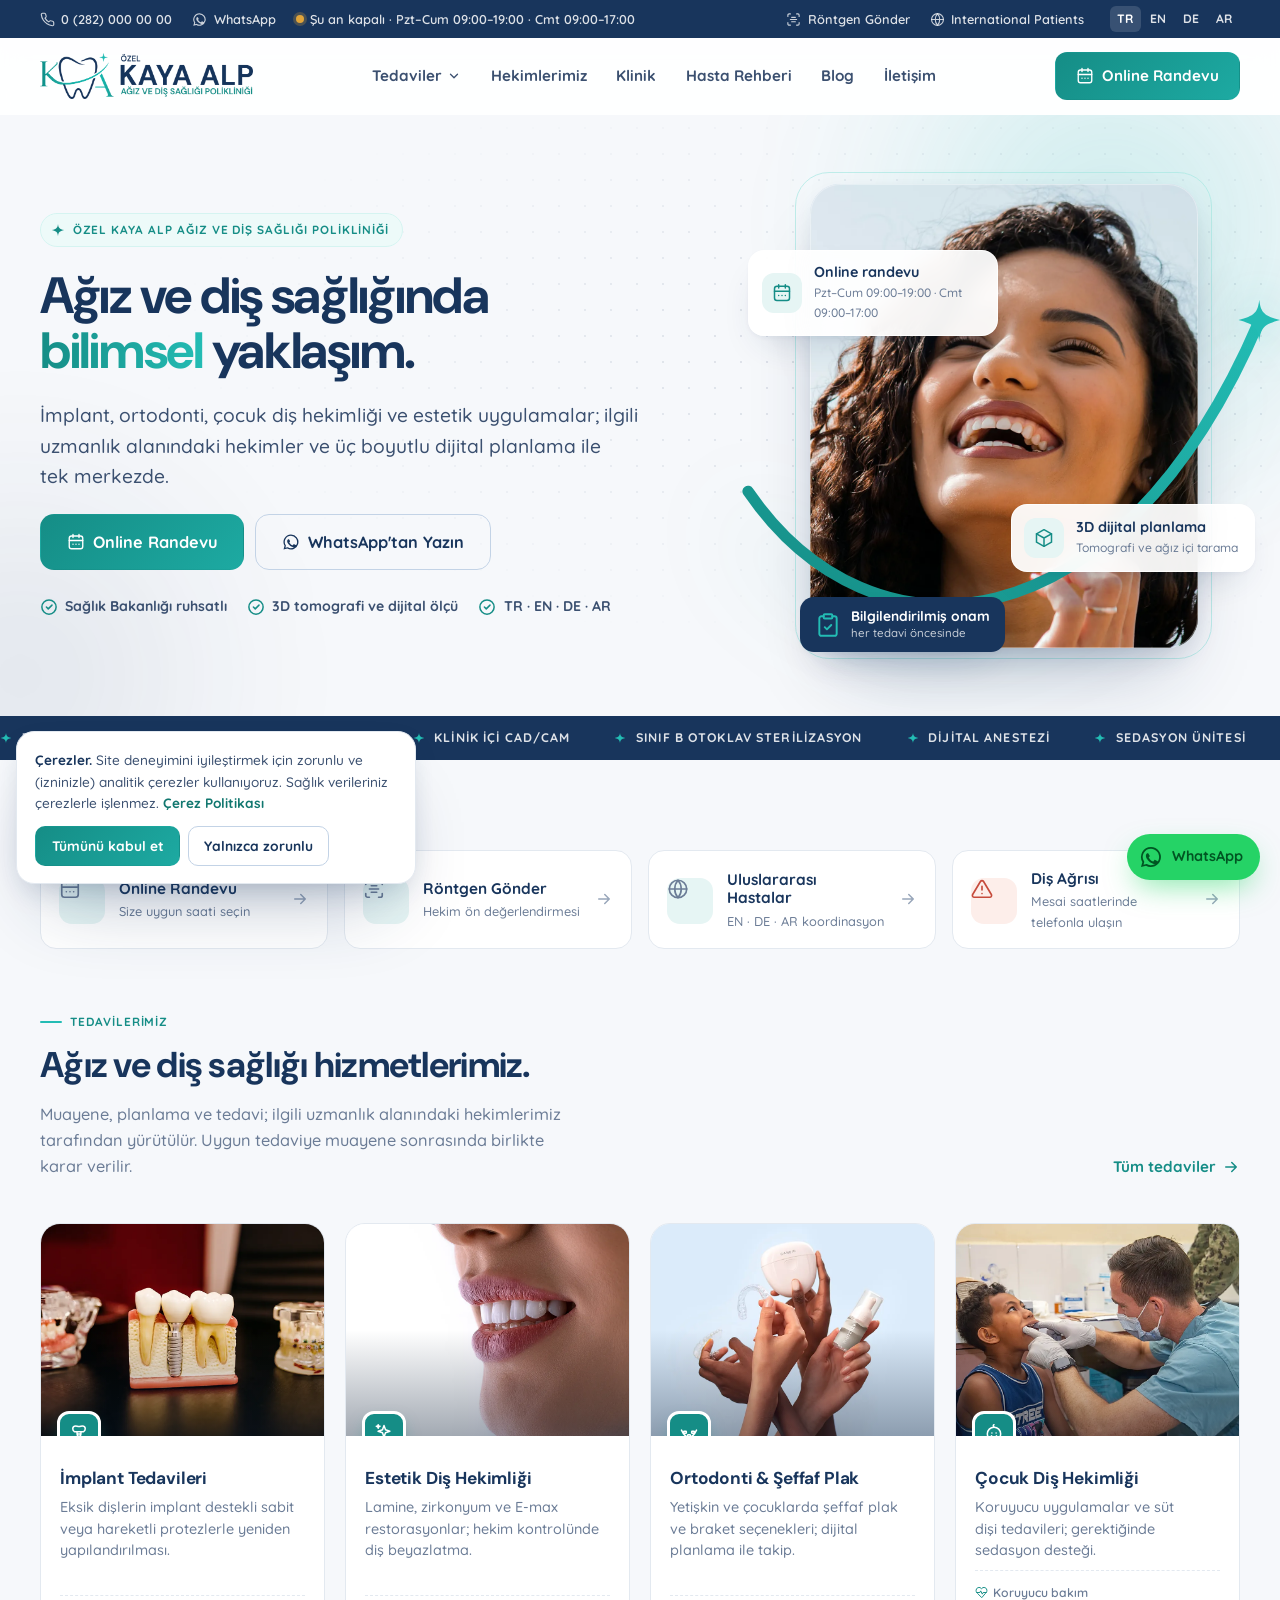
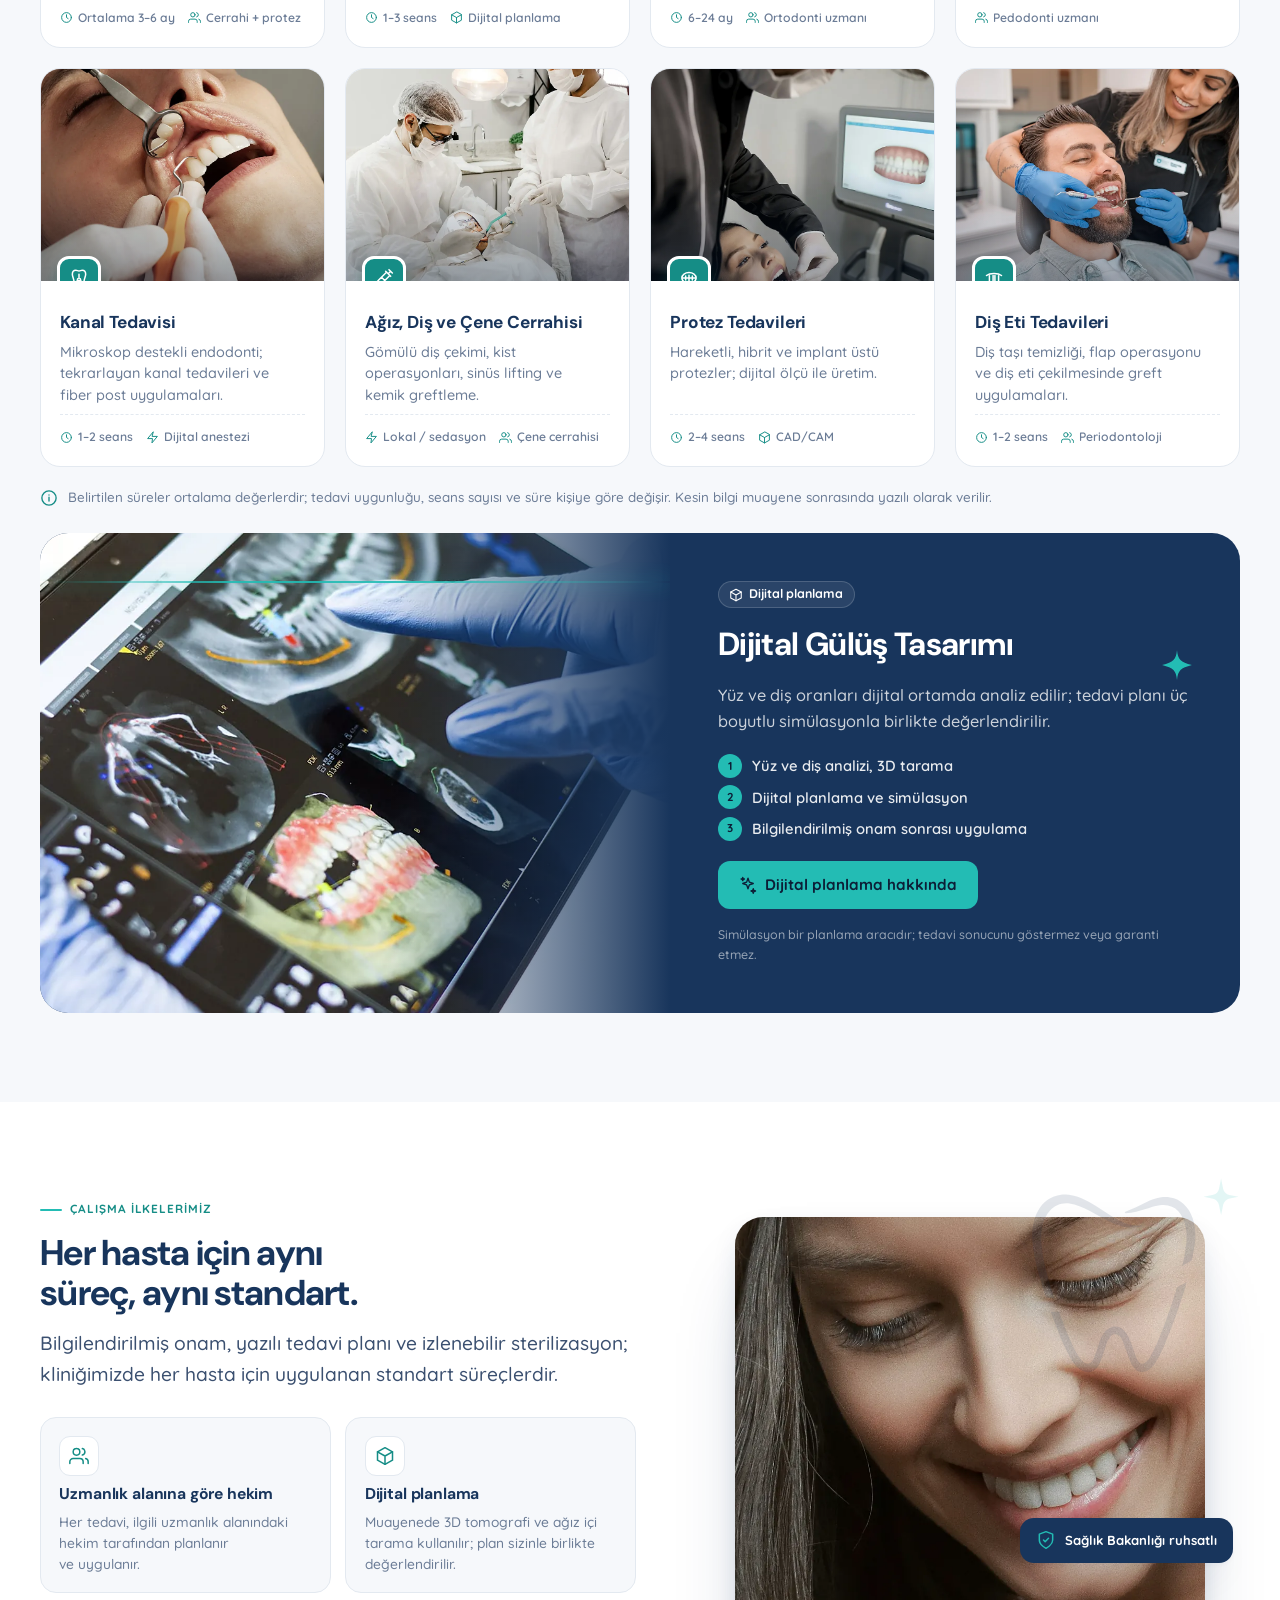
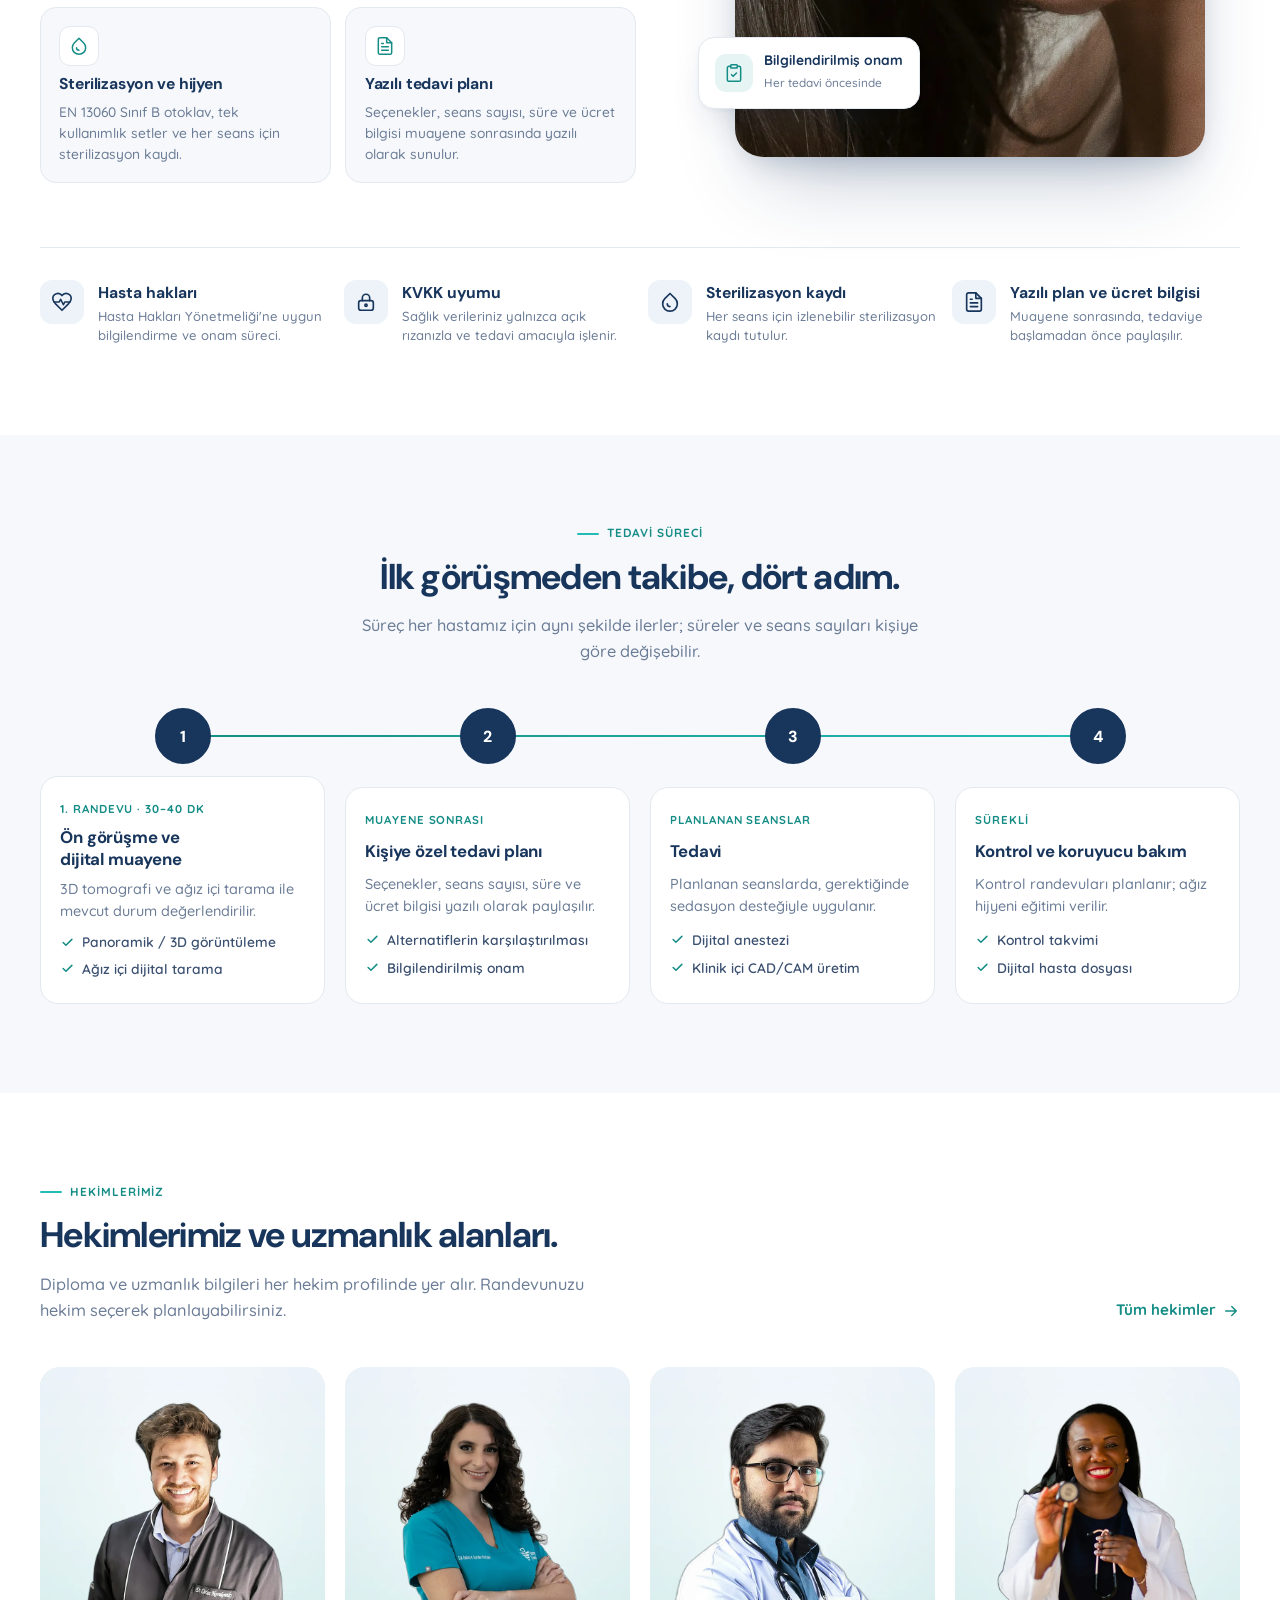
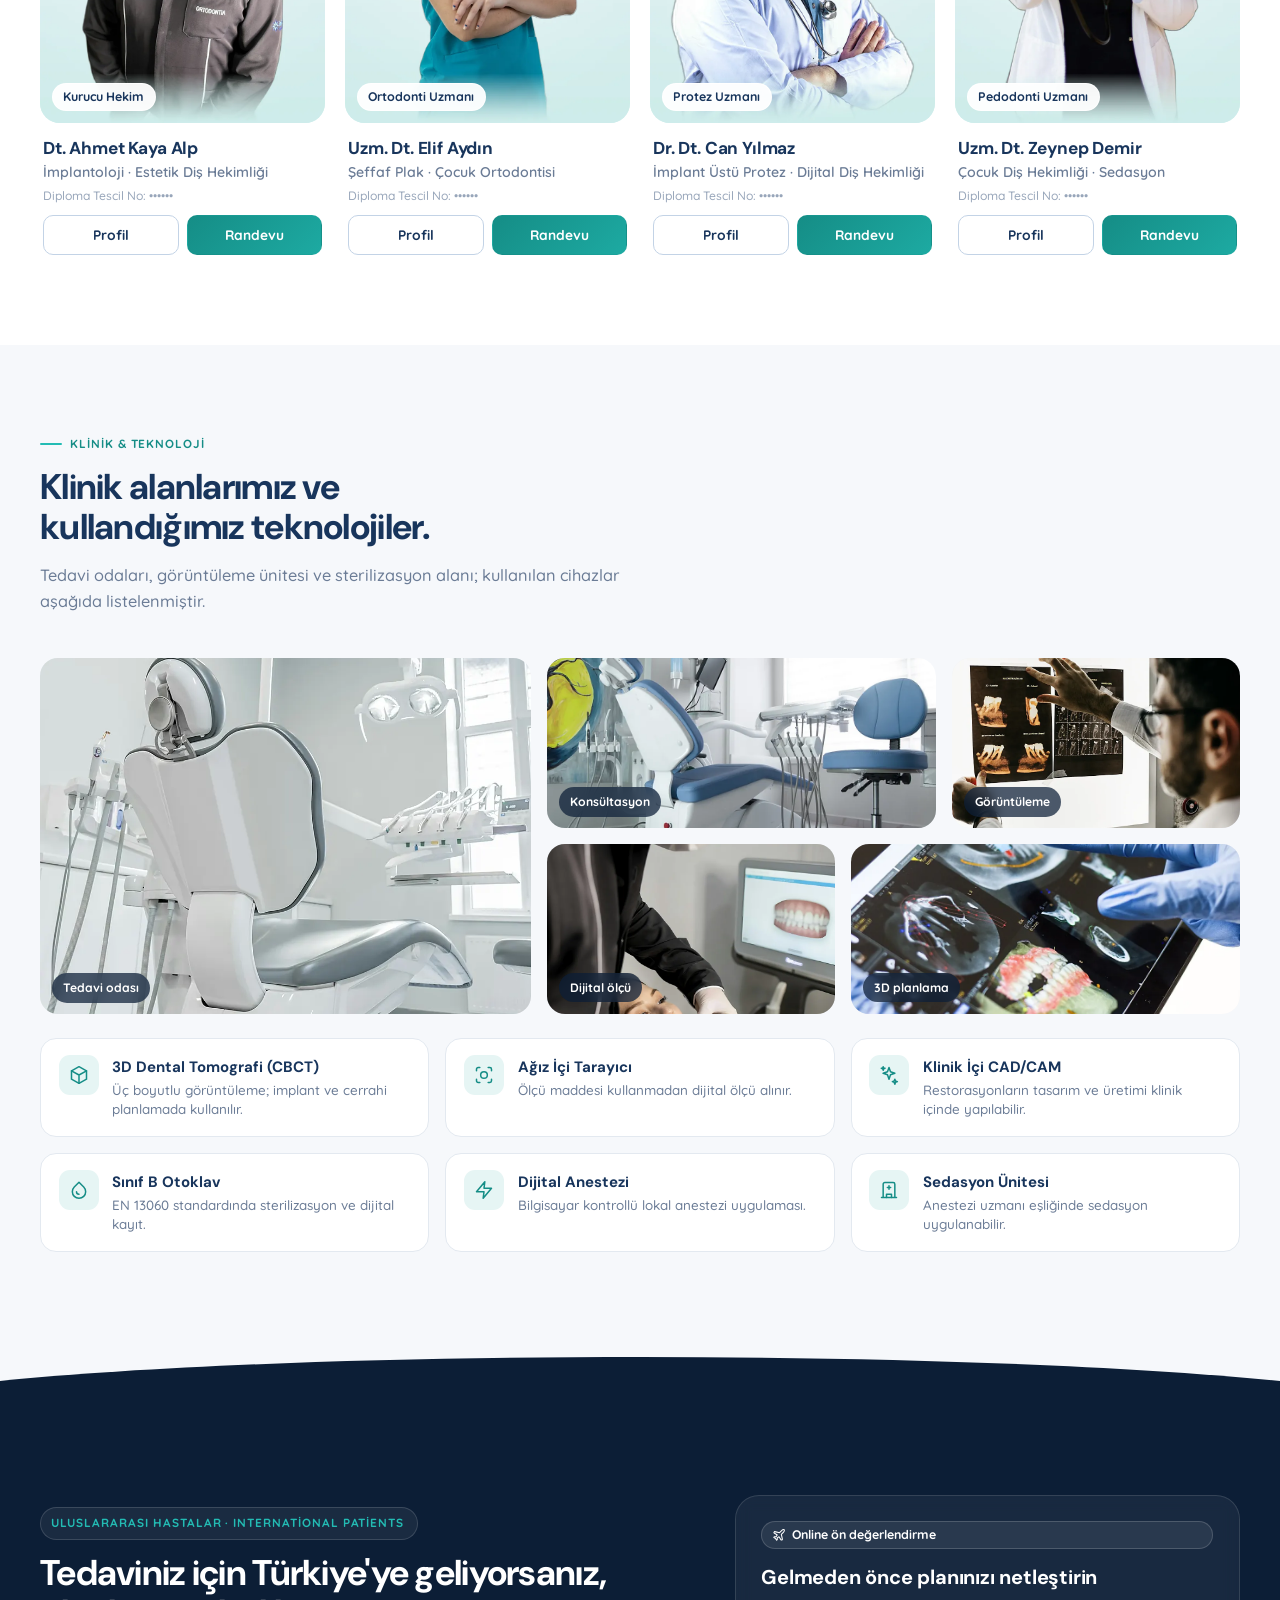
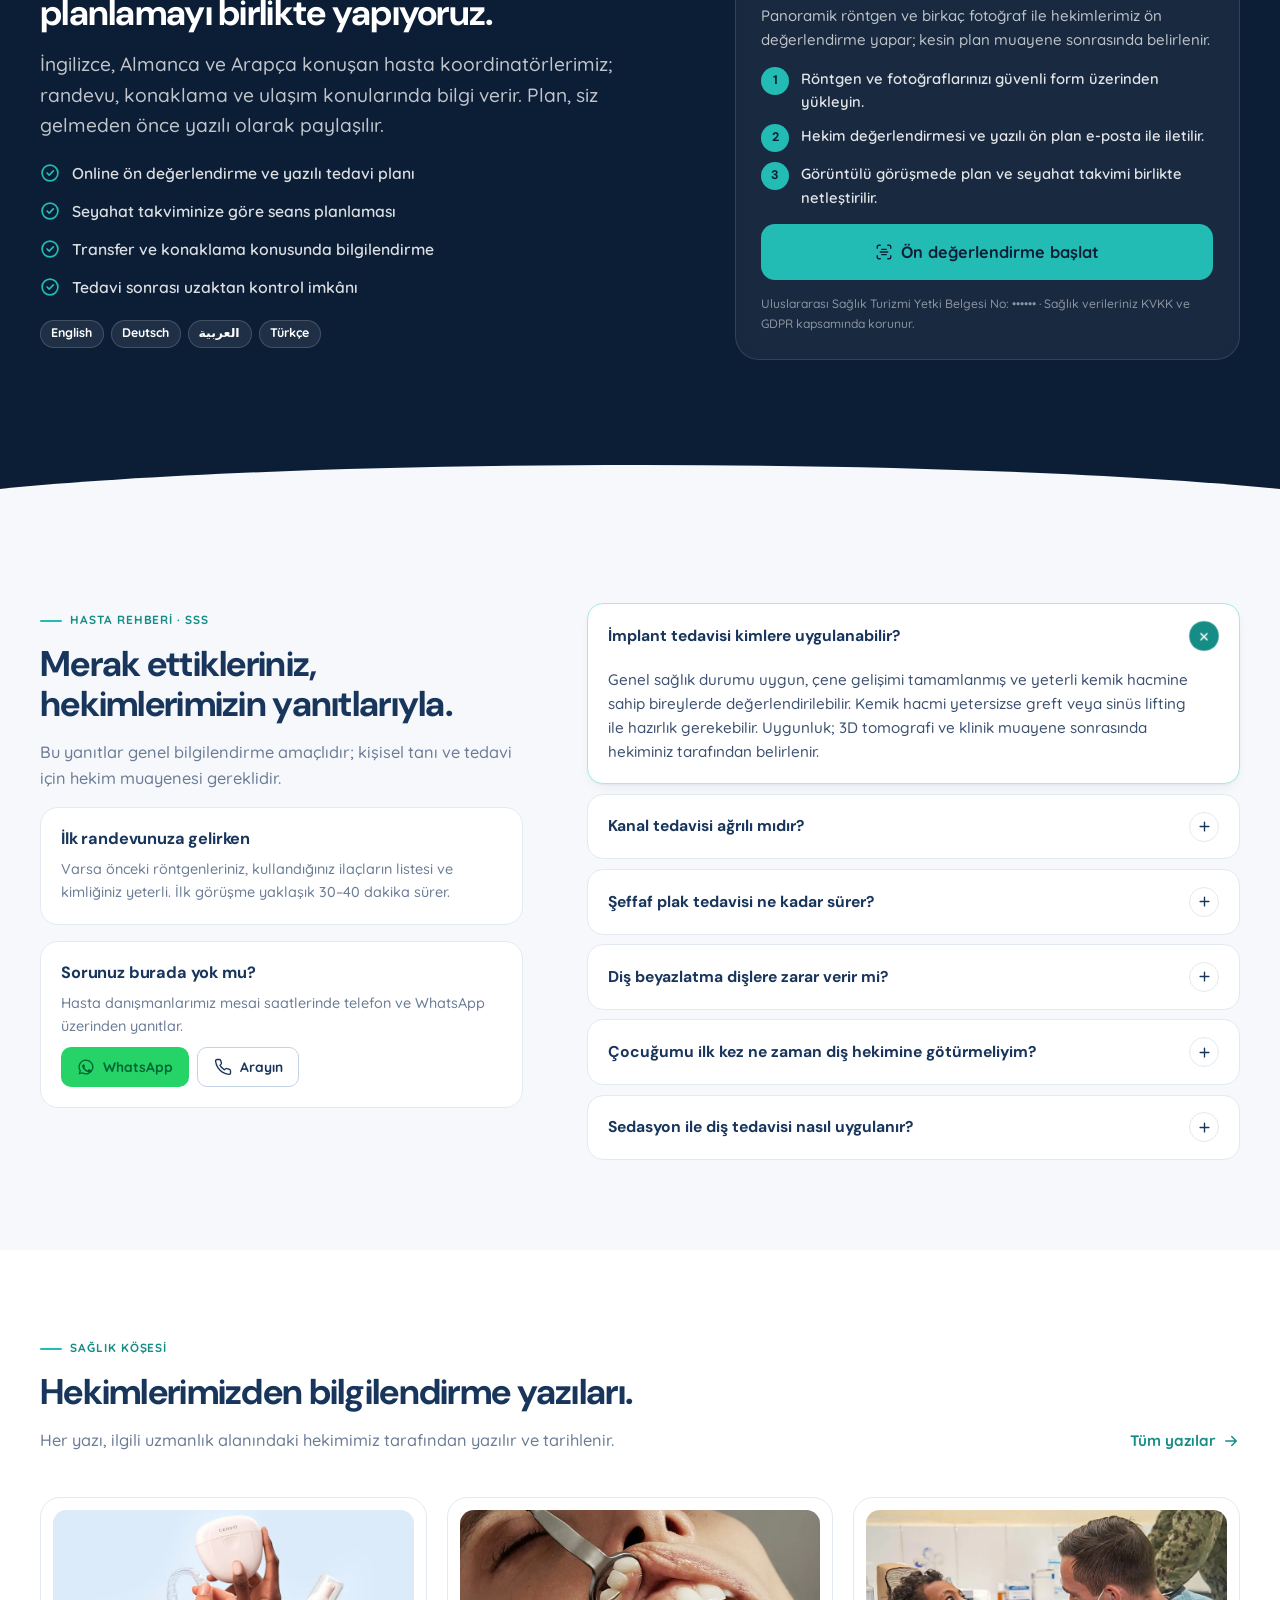
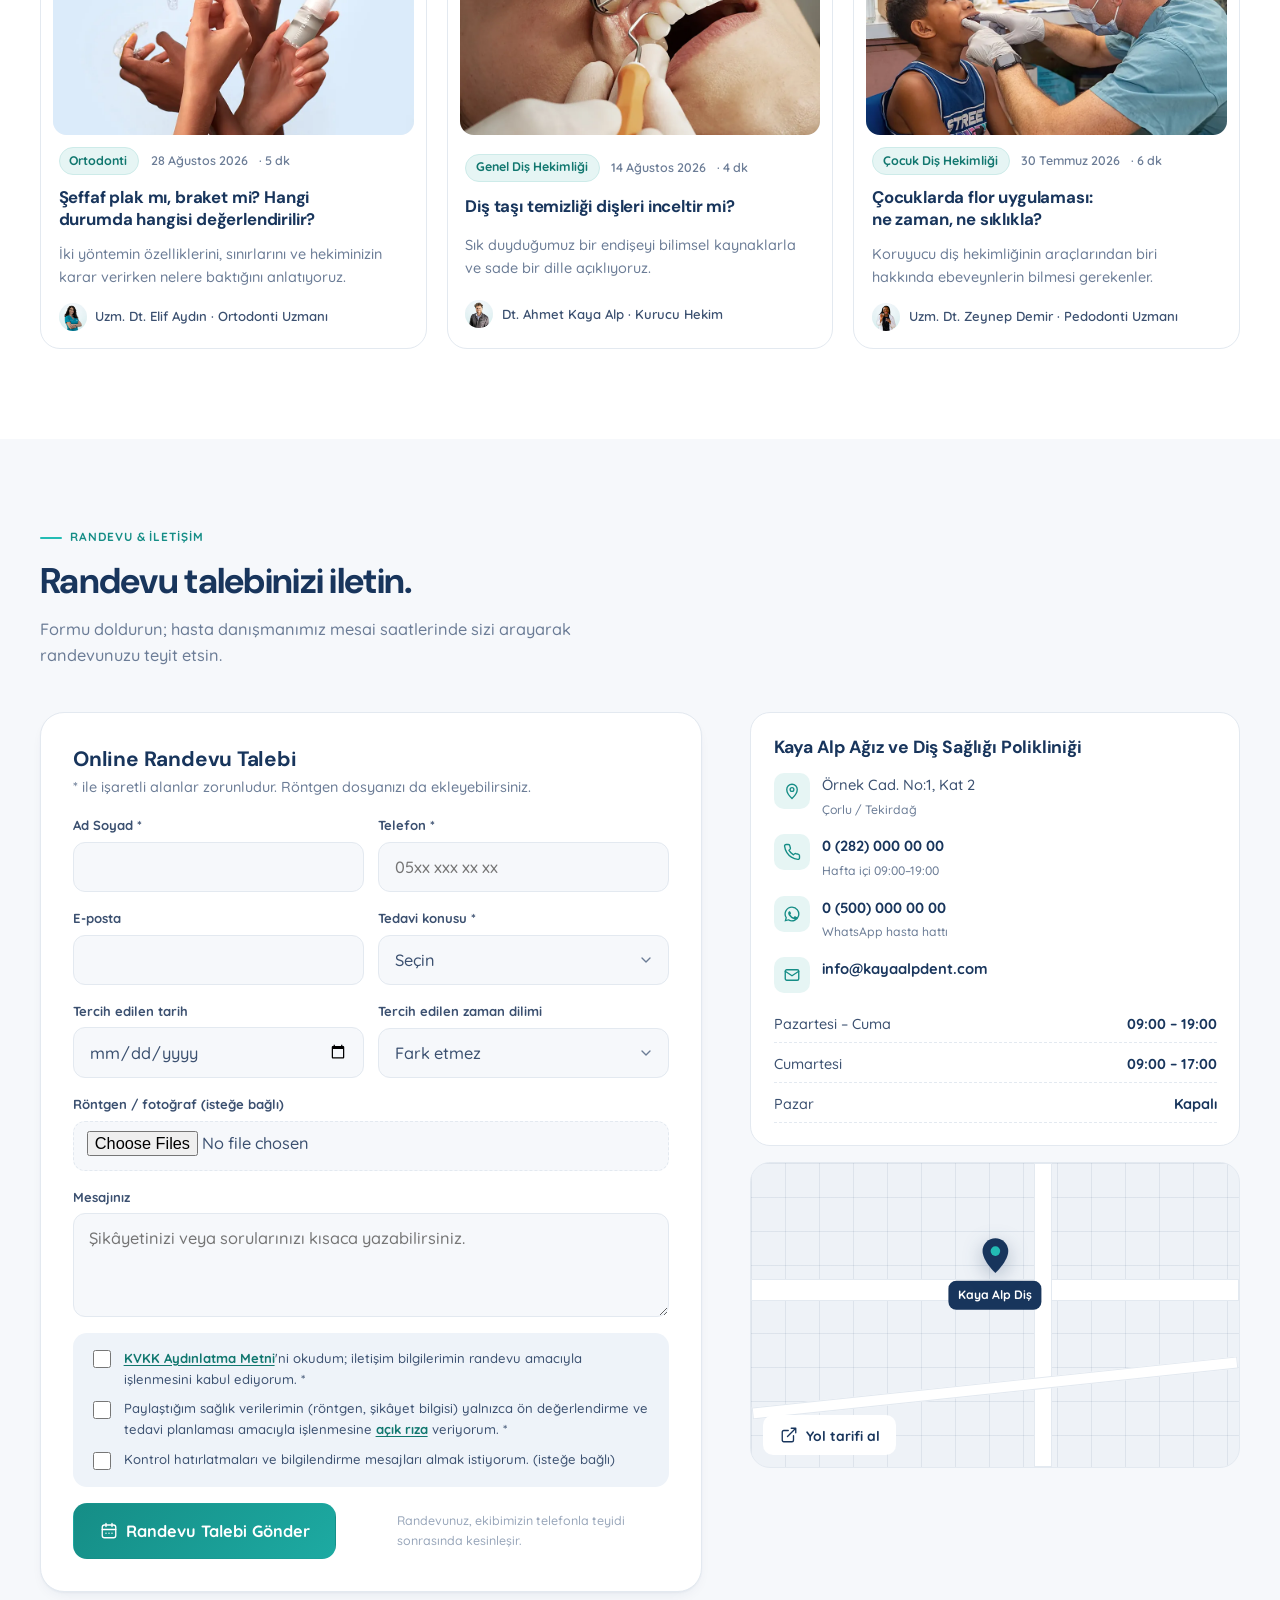
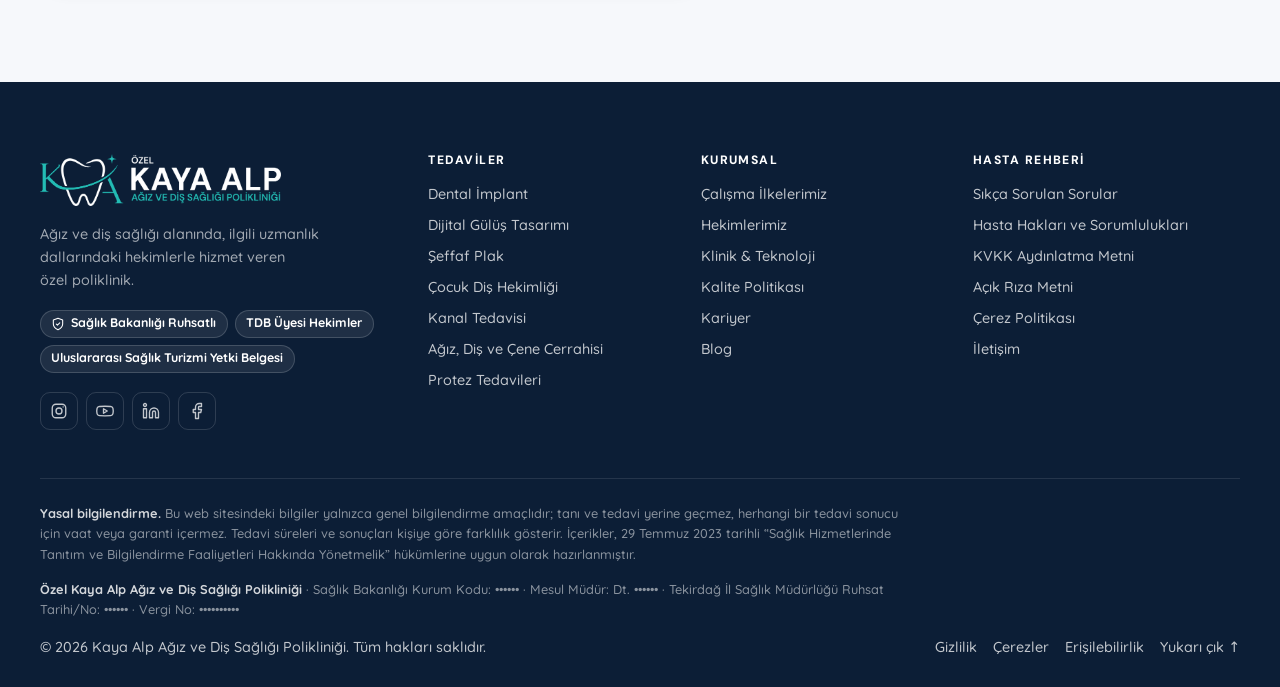
==== commit 04e5b7d7: "v0.3 preview build Co-Authored-By: Claude Fable 5.1 <noreply@anthropic.com>" ====
--- a/index.html
+++ b/index.html
@@ -4,7 +4,7 @@
   <meta charset="utf-8">
   <meta name="viewport" content="width=device-width, initial-scale=1, viewport-fit=cover">
   <title>Kaya Alp Ağız ve Diş Sağlığı Polikliniği | İmplant, Ortodonti, Estetik Diş Hekimliği · Tekirdağ</title>
-  <meta name="description" content="Özel Kaya Alp Ağız ve Diş Sağlığı Polikliniği; implant, şeffaf plak, dijital gülüş tasarımı, çocuk diş hekimliği ve kanal tedavisinde uzman hekim kadrosu ve 3D dijital planlama ile hizmet verir. Online randevu alın.">
+  <meta name="description" content="Özel Kaya Alp Ağız ve Diş Sağlığı Polikliniği; implant, ortodonti, çocuk diş hekimliği, kanal tedavisi ve estetik uygulamalarda ilgili uzmanlık alanındaki hekimler ve dijital planlama ile hizmet verir. Online randevu.">
   <link rel="canonical" href="https://kayaalpdent.com/">
   <link rel="alternate" hreflang="tr" href="https://kayaalpdent.com/">
   <link rel="alternate" hreflang="en" href="https://kayaalpdent.com/en/">
@@ -17,16 +17,16 @@
   <meta property="og:locale" content="tr_TR">
   <meta property="og:site_name" content="Kaya Alp Ağız ve Diş Sağlığı Polikliniği">
   <meta property="og:title" content="Kaya Alp Ağız ve Diş Sağlığı Polikliniği">
-  <meta property="og:description" content="İmplant, ortodonti, estetik ve çocuk diş hekimliği; uzman hekimler ve dijital planlama ile tek çatı altında.">
+  <meta property="og:description" content="İmplant, ortodonti, çocuk diş hekimliği ve estetik uygulamalar; uzman hekimler ve dijital planlama ile tek merkezde.">
   <meta property="og:url" content="https://kayaalpdent.com/">
   <meta property="og:image" content="https://kayaalpdent.com/assets/img/og-image.jpg">
   <meta name="twitter:card" content="summary_large_image">
   <link rel="icon" href="assets/img/favicon.svg" type="image/svg+xml">
   <link rel="preconnect" href="https://fonts.googleapis.com">
   <link rel="preconnect" href="https://fonts.gstatic.com" crossorigin>
-  <link rel="stylesheet" href="https://fonts.googleapis.com/css2?family=DM+Sans:opsz,wght@9..40,300..800&display=swap">
+  <link rel="stylesheet" href="https://fonts.googleapis.com/css2?family=DM+Sans:opsz,wght@9..40,500..800&family=Quicksand:wght@400;500;600;700&display=swap">
   <link rel="preload" as="image" href="assets/img/hero.webp" type="image/webp">
-  <link rel="stylesheet" href="assets/css/style.css">
+  <link rel="stylesheet" href="assets/css/style.css?v=3">
   <script>document.documentElement.className = document.documentElement.className.replace('no-js', 'js');</script>
   <script type="application/ld+json">
   {
@@ -63,12 +63,12 @@
       {
         "@type": "FAQPage",
         "mainEntity": [
-          { "@type": "Question", "name": "İmplant tedavisi kimlere uygulanabilir?", "acceptedAnswer": { "@type": "Answer", "text": "Genel sağlık durumu uygun, çene gelişimi tamamlanmış ve yeterli kemik hacmine sahip bireylere uygulanabilir. Kemik hacmi yetersizse greft veya sinüs lifting ile hazırlık yapılabilir. Uygunluk, 3D tomografi ve klinik muayene sonrasında hekim tarafından değerlendirilir." } },
-          { "@type": "Question", "name": "Kanal tedavisi ağrılı mıdır?", "acceptedAnswer": { "@type": "Answer", "text": "Kanal tedavisi lokal anestezi altında yapılır; işlem sırasında ağrı beklenmez. Tedavi sonrası birkaç gün hafif hassasiyet görülebilir ve genellikle kendiliğinden geçer." } },
-          { "@type": "Question", "name": "Şeffaf plak tedavisi ne kadar sürer?", "acceptedAnswer": { "@type": "Answer", "text": "Süre vakanın karmaşıklığına göre değişir; hafif çapraşıklıklarda birkaç ay, kapsamlı vakalarda 12–24 ay sürebilir. Kesin süre dijital planlama sonrasında belirlenir." } },
-          { "@type": "Question", "name": "Diş beyazlatma dişlere zarar verir mi?", "acceptedAnswer": { "@type": "Answer", "text": "Hekim kontrolünde, doğru konsantrasyon ve sürede uygulanan beyazlatma mineye kalıcı zarar vermez. Geçici hassasiyet görülebilir; kontrolsüz ev tipi ürünler risk taşır." } },
-          { "@type": "Question", "name": "Çocuğumu ilk kez ne zaman diş hekimine götürmeliyim?", "acceptedAnswer": { "@type": "Answer", "text": "İlk süt dişinin sürmesiyle birlikte veya en geç 1 yaşında ilk kontrol önerilir. Erken tanışma çürük riskini azaltır ve diş hekimi korkusunu önler." } },
-          { "@type": "Question", "name": "Sedasyon ile diş tedavisi güvenli midir?", "acceptedAnswer": { "@type": "Answer", "text": "Anestezi uzmanı eşliğinde ve uygun donanımla uygulanan sedasyon güvenli bir yöntemdir. Öncesinde genel sağlık değerlendirmesi yapılır; yüksek diş kaygısı olan yetişkinler ve çocuklar için tercih edilebilir." } }
+          { "@type": "Question", "name": "İmplant tedavisi kimlere uygulanabilir?", "acceptedAnswer": { "@type": "Answer", "text": "Genel sağlık durumu uygun, çene gelişimi tamamlanmış ve yeterli kemik hacmine sahip bireylerde değerlendirilebilir. Kemik hacmi yetersizse greft veya sinüs lifting ile hazırlık gerekebilir. Uygunluk, 3D tomografi ve klinik muayene sonrasında hekim tarafından belirlenir." } },
+          { "@type": "Question", "name": "Kanal tedavisi ağrılı mıdır?", "acceptedAnswer": { "@type": "Answer", "text": "Kanal tedavisi lokal anestezi altında yapılır; işlem sırasında ağrı beklenmez. Tedavi sonrası birkaç gün hafif hassasiyet görülebilir; bu durum kişiye göre değişir." } },
+          { "@type": "Question", "name": "Şeffaf plak tedavisi ne kadar sürer?", "acceptedAnswer": { "@type": "Answer", "text": "Süre vakanın karmaşıklığına göre değişir; hafif çapraşıklıklarda birkaç ay, kapsamlı vakalarda 12–24 ay sürebilir. Tahmini süre dijital planlama sonrasında hekiminiz tarafından belirtilir." } },
+          { "@type": "Question", "name": "Diş beyazlatma dişlere zarar verir mi?", "acceptedAnswer": { "@type": "Answer", "text": "Hekim kontrolünde, uygun konsantrasyon ve sürede uygulanan beyazlatmada mine üzerinde kalıcı hasar beklenmez; geçici hassasiyet görülebilir. Kontrolsüz ev tipi ürünler risk taşıyabilir." } },
+          { "@type": "Question", "name": "Çocuğumu ilk kez ne zaman diş hekimine götürmeliyim?", "acceptedAnswer": { "@type": "Answer", "text": "İlk süt dişinin sürmesiyle birlikte veya en geç 1 yaşında ilk kontrol önerilir. Erken kontrol, çürük riskinin izlenmesine ve çocuğun diş hekimine alışmasına yardımcı olur." } },
+          { "@type": "Question", "name": "Sedasyon ile diş tedavisi nasıl uygulanır?", "acceptedAnswer": { "@type": "Answer", "text": "Sedasyon, anestezi uzmanı eşliğinde ve uygun donanımla uygulanan bir yöntemdir. Her tıbbi yöntem gibi riskleri vardır; öncesinde genel sağlık değerlendirmesi yapılır ve uygunluk hekim tarafından belirlenir." } }
         ]
       }
     ]
@@ -78,6 +78,7 @@
 <body>
 <a class="skip-link" href="#icerik">İçeriğe geç</a>
 
+<!-- @shared:sprite -->
 <svg width="0" height="0" style="position:absolute" aria-hidden="true" focusable="false">
   <defs>
     <linearGradient id="swoosh-grad" x1="0" y1="1" x2="1" y2="0"><stop offset="0" stop-color="#158D86"/><stop offset="1" stop-color="#23BCB4"/></linearGradient>
@@ -95,31 +96,32 @@
     <symbol id="i-chevron" viewBox="0 0 24 24" fill="none" stroke="currentColor" stroke-width="2.2" stroke-linecap="round" stroke-linejoin="round"><path d="m6 9 6 6 6-6"/></symbol>
     <symbol id="i-chevron-r" viewBox="0 0 24 24" fill="none" stroke="currentColor" stroke-width="2.2" stroke-linecap="round" stroke-linejoin="round"><path d="m9 6 6 6-6 6"/></symbol>
     <symbol id="i-close" viewBox="0 0 24 24" fill="none" stroke="currentColor" stroke-width="2" stroke-linecap="round" stroke-linejoin="round"><path d="M18 6 6 18M6 6l12 12"/></symbol>
-    <symbol id="i-menu" viewBox="0 0 24 24" fill="none" stroke="currentColor" stroke-width="2" stroke-linecap="round" stroke-linejoin="round"><path d="M4 7h16M4 12h16M4 17h10"/></symbol>
     <symbol id="i-plus" viewBox="0 0 24 24" fill="none" stroke="currentColor" stroke-width="2.2" stroke-linecap="round" stroke-linejoin="round"><path d="M12 5v14M5 12h14"/></symbol>
     <symbol id="i-home" viewBox="0 0 24 24" fill="none" stroke="currentColor" stroke-width="1.8" stroke-linecap="round" stroke-linejoin="round"><path d="M3 11 12 3l9 8"/><path d="M5 10v10a1 1 0 0 0 1 1h4v-6h4v6h4a1 1 0 0 0 1-1V10"/></symbol>
     <symbol id="i-grid" viewBox="0 0 24 24" fill="none" stroke="currentColor" stroke-width="1.8" stroke-linecap="round" stroke-linejoin="round"><rect x="3" y="3" width="7" height="7" rx="2"/><rect x="14" y="3" width="7" height="7" rx="2"/><rect x="3" y="14" width="7" height="7" rx="2"/><rect x="14" y="14" width="7" height="7" rx="2"/></symbol>
-    <symbol id="i-tooth" viewBox="0 0 24 24" fill="none" stroke="currentColor" stroke-width="1.8" stroke-linecap="round" stroke-linejoin="round"><path d="M7 3c-2.5 0-4 2-4 4.5 0 3 1.5 4.5 2 7.5.4 2.5 1 6 2.5 6s2-3 2.5-5c.3-1 .7-1 1 0 .5 2 1 5 2.5 5s2.1-3.5 2.5-6c.5-3 2-4.5 2-7.5C20 5 18.5 3 16 3c-1.5 0-2.5.7-4 .7S8.5 3 7 3z"/></symbol>
-    <symbol id="i-implant" viewBox="0 0 24 24" fill="none" stroke="currentColor" stroke-width="1.8" stroke-linecap="round" stroke-linejoin="round"><path d="M7 3.5C5 3.5 4 5 4 6.5c0 1.8 1.3 2.6 2.5 3.5h11C18.7 9.1 20 8.3 20 6.5 20 5 19 3.5 17 3.5c-1.4 0-2.2.6-5 .6s-3.6-.6-5-.6z"/><path d="M9 10.5h6l-1 4H10zM10 14.5h4l-.8 3h-2.4zM11.2 17.5h1.6l-.8 3z"/></symbol>
+    <symbol id="i-tooth" viewBox="0 0 24 24" fill="none" stroke="currentColor" stroke-width="1.8" stroke-linecap="round" stroke-linejoin="round"><path d="M12 3.5c1.4 0 2.3-.8 3.8-.8 2.6 0 4.2 2 4.2 4.8 0 2.6-1.3 4.4-1.8 7.4-.4 2.4-.9 6-2.6 6-1.4 0-1.7-2.6-2.2-4.4-.3-1.1-.5-1.6-1.4-1.6s-1.1.5-1.4 1.6c-.5 1.8-.8 4.4-2.2 4.4-1.7 0-2.2-3.6-2.6-6C5.3 11.9 4 10.1 4 7.5 4 4.7 5.6 2.7 8.2 2.7c1.5 0 2.4.8 3.8.8z"/></symbol>
+    <symbol id="i-implant" viewBox="0 0 24 24" fill="none" stroke="currentColor" stroke-width="1.8" stroke-linecap="round" stroke-linejoin="round"><path d="M8 3.5c1.3 0 2.4.7 4 .7s2.7-.7 4-.7c2.2 0 3.5 1.6 3.5 3.5 0 1.6-.9 2.7-2 3.5H6.5c-1.1-.8-2-1.9-2-3.5 0-1.9 1.3-3.5 3.5-3.5z"/><path d="M9.5 10.5 11 21h2l1.5-10.5"/><path d="M9.9 13.2h4.2M10.4 16h3.2M10.8 18.6h2.4"/></symbol>
     <symbol id="i-sparkle" viewBox="0 0 24 24" fill="none" stroke="currentColor" stroke-width="1.8" stroke-linecap="round" stroke-linejoin="round"><path d="M12 3l1.8 5.2L19 10l-5.2 1.8L12 17l-1.8-5.2L5 10l5.2-1.8zM19 17l.8 2.2L22 20l-2.2.8L19 23l-.8-2.2L16 20l2.2-.8zM5 2l.6 1.6L7.2 4l-1.6.6L5 6.2 4.4 4.6 2.8 4l1.6-.4z"/></symbol>
-    <symbol id="i-aligner" viewBox="0 0 24 24" fill="none" stroke="currentColor" stroke-width="1.8" stroke-linecap="round" stroke-linejoin="round"><path d="M3 12c0-3.5 2-6.5 4.5-6.5S12 8.5 12 12s2-6.5 4.5-6.5S21 8.5 21 12"/><path d="M3 12c0 3.5 2 6.5 4.5 6.5S12 15.5 12 12s2 6.5 4.5 6.5S21 15.5 21 12"/><path d="M5 12h14"/></symbol>
+    <symbol id="i-aligner" viewBox="0 0 24 24" fill="none" stroke="currentColor" stroke-width="1.8" stroke-linecap="round" stroke-linejoin="round"><path d="M3 8.5C5.5 14 8.5 17 12 17s6.5-3 9-8.5"/><rect x="5.6" y="9.8" width="3.2" height="2.6" rx=".6"/><rect x="10.4" y="14.2" width="3.2" height="2.6" rx=".6"/><rect x="15.2" y="9.8" width="3.2" height="2.6" rx=".6"/></symbol>
     <symbol id="i-child" viewBox="0 0 24 24" fill="none" stroke="currentColor" stroke-width="1.8" stroke-linecap="round" stroke-linejoin="round"><circle cx="12" cy="13" r="8"/><path d="M9.5 12h.01M14.5 12h.01M9 15.5a4 4 0 0 0 6 0M12 5c-1.2-1-1.2-2.2 0-3"/></symbol>
-    <symbol id="i-root" viewBox="0 0 24 24" fill="none" stroke="currentColor" stroke-width="1.8" stroke-linecap="round" stroke-linejoin="round"><path d="M7 3c-2.5 0-4 2-4 4.5 0 3 1.5 4.5 2 7.5.4 2.5 1 6 2.5 6s2-3 2.5-5c.3-1 .7-1 1 0 .5 2 1 5 2.5 5s2.1-3.5 2.5-6c.5-3 2-4.5 2-7.5C20 5 18.5 3 16 3c-1.5 0-2.5.7-4 .7S8.5 3 7 3z"/><path d="M12 8v4M10.5 12l-1.5 5M13.5 12l1.5 5"/></symbol>
-    <symbol id="i-surgery" viewBox="0 0 24 24" fill="none" stroke="currentColor" stroke-width="1.8" stroke-linecap="round" stroke-linejoin="round"><path d="M3 21l6-6M9 15l8.5-8.5a2.1 2.1 0 0 1 3 3L12 18l-3-3z"/><path d="m14 8 2 2"/></symbol>
-    <symbol id="i-gum" viewBox="0 0 24 24" fill="none" stroke="currentColor" stroke-width="1.8" stroke-linecap="round" stroke-linejoin="round"><path d="M12 21s-7-4.5-7-11a4 4 0 0 1 7-2.6A4 4 0 0 1 19 10c0 6.5-7 11-7 11z"/></symbol>
-    <symbol id="i-denture" viewBox="0 0 24 24" fill="none" stroke="currentColor" stroke-width="1.8" stroke-linecap="round" stroke-linejoin="round"><path d="M4 11.5c0-3 3.6-5.5 8-5.5s8 2.5 8 5.5-3.6 5.5-8 5.5-8-2.5-8-5.5z"/><path d="M8 10.5v-2M10.7 10v-2.5M13.3 10v-2.5M16 10.5v-2M8 12.5v2M10.7 13v2.5M13.3 13v2.5M16 12.5v2"/></symbol>
+    <symbol id="i-root" viewBox="0 0 24 24" fill="none" stroke="currentColor" stroke-width="1.8" stroke-linecap="round" stroke-linejoin="round"><path d="M12 3.5c1.4 0 2.3-.8 3.8-.8 2.6 0 4.2 2 4.2 4.8 0 2.6-1.3 4.4-1.8 7.4-.4 2.4-.9 6-2.6 6-1.4 0-1.7-2.6-2.2-4.4-.3-1.1-.5-1.6-1.4-1.6s-1.1.5-1.4 1.6c-.5 1.8-.8 4.4-2.2 4.4-1.7 0-2.2-3.6-2.6-6C5.3 11.9 4 10.1 4 7.5 4 4.7 5.6 2.7 8.2 2.7c1.5 0 2.4.8 3.8.8z"/><path d="M12 7.5v5M10.4 13l-1.2 4.5M13.6 13l1.2 4.5"/></symbol>
+    <symbol id="i-surgery" viewBox="0 0 24 24" fill="none" stroke="currentColor" stroke-width="1.8" stroke-linecap="round" stroke-linejoin="round"><path d="m18 2 4 4M17 7l3-3M19 9 8.7 19.3c-1 1-2.5 1-3.4 0l-.6-.6c-1-1-1-2.5 0-3.4L15 5M9 11l4 4M5 19l-3 3M14 4l6 6"/></symbol>
+    <symbol id="i-gum" viewBox="0 0 24 24" fill="none" stroke="currentColor" stroke-width="1.8" stroke-linecap="round" stroke-linejoin="round"><path d="M3 9c3-2.5 6-2.5 9-2.5S18 6.5 21 9"/><path d="M6.5 9.2v6a2.2 2.2 0 0 0 4.4 0V9"/><path d="M13.1 9v6.2a2.2 2.2 0 0 0 4.4 0V9.2"/></symbol>
+    <symbol id="i-denture" viewBox="0 0 24 24" fill="none" stroke="currentColor" stroke-width="1.8" stroke-linecap="round" stroke-linejoin="round"><path d="M3.5 12c0-3.6 3.8-6.5 8.5-6.5s8.5 2.9 8.5 6.5-3.8 6.5-8.5 6.5S3.5 15.6 3.5 12z"/><path d="M4 12h16"/><path d="M8 9.6v2.4M12 8.8v3.2M16 9.6v2.4M8 12v2.4M12 12v3.2M16 12v2.4"/></symbol>
     <symbol id="i-cube" viewBox="0 0 24 24" fill="none" stroke="currentColor" stroke-width="1.8" stroke-linecap="round" stroke-linejoin="round"><path d="M12 2 3 7v10l9 5 9-5V7z"/><path d="M3 7l9 5 9-5M12 12v10"/></symbol>
     <symbol id="i-scanface" viewBox="0 0 24 24" fill="none" stroke="currentColor" stroke-width="1.8" stroke-linecap="round" stroke-linejoin="round"><path d="M3 7V5a2 2 0 0 1 2-2h2M17 3h2a2 2 0 0 1 2 2v2M21 17v2a2 2 0 0 1-2 2h-2M7 21H5a2 2 0 0 1-2-2v-2"/><circle cx="12" cy="12" r="4"/></symbol>
     <symbol id="i-mail" viewBox="0 0 24 24" fill="none" stroke="currentColor" stroke-width="1.8" stroke-linecap="round" stroke-linejoin="round"><rect x="3" y="5" width="18" height="14" rx="2"/><path d="m3 7 9 6 9-6"/></symbol>
     <symbol id="i-pin" viewBox="0 0 24 24" fill="none" stroke="currentColor" stroke-width="1.8" stroke-linecap="round" stroke-linejoin="round"><path d="M12 22s7-6.5 7-12a7 7 0 0 0-14 0c0 5.5 7 12 7 12z"/><circle cx="12" cy="10" r="2.5"/></symbol>
     <symbol id="i-pin-solid" viewBox="0 0 24 24"><path fill="currentColor" d="M12 22s7-6.5 7-12a7 7 0 0 0-14 0c0 5.5 7 12 7 12z"/><circle cx="12" cy="10" r="2.6" fill="#23BCB4"/></symbol>
     <symbol id="i-alert" viewBox="0 0 24 24" fill="none" stroke="currentColor" stroke-width="1.8" stroke-linecap="round" stroke-linejoin="round"><path d="M10.3 3.8 1.8 18a2 2 0 0 0 1.7 3h17a2 2 0 0 0 1.7-3L13.7 3.8a2 2 0 0 0-3.4 0z"/><path d="M12 9v4M12 17h.01"/></symbol>
+    <symbol id="i-info" viewBox="0 0 24 24" fill="none" stroke="currentColor" stroke-width="1.8" stroke-linecap="round" stroke-linejoin="round"><circle cx="12" cy="12" r="9.5"/><path d="M12 11v5M12 8h.01"/></symbol>
     <symbol id="i-plane" viewBox="0 0 24 24" fill="none" stroke="currentColor" stroke-width="1.8" stroke-linecap="round" stroke-linejoin="round"><path d="M17.8 19.2 16 11l3.5-3.5C21 6 21.5 4 21 3c-1-.5-3 0-4.5 1.5L13 8 4.8 6.2c-.5-.1-.9.1-1.1.5l-.3.5c-.2.5-.1 1 .3 1.3L9 12l-2 3H4l-1 1 3 2 2 3 1-1v-3l3-2 3.5 5.3c.3.4.8.5 1.3.3l.5-.2c.4-.3.6-.7.5-1.2z"/></symbol>
     <symbol id="i-users" viewBox="0 0 24 24" fill="none" stroke="currentColor" stroke-width="1.8" stroke-linecap="round" stroke-linejoin="round"><path d="M17 21v-2a4 4 0 0 0-4-4H5a4 4 0 0 0-4 4v2"/><circle cx="9" cy="7" r="4"/><path d="M23 21v-2a4 4 0 0 0-3-3.9M16 3.1a4 4 0 0 1 0 7.8"/></symbol>
     <symbol id="i-droplet" viewBox="0 0 24 24" fill="none" stroke="currentColor" stroke-width="1.8" stroke-linecap="round" stroke-linejoin="round"><path d="M12 2.7 6.3 8.4a8 8 0 1 0 11.4 0z"/><path d="M9 14a3 3 0 0 0 3 3"/></symbol>
     <symbol id="i-file" viewBox="0 0 24 24" fill="none" stroke="currentColor" stroke-width="1.8" stroke-linecap="round" stroke-linejoin="round"><path d="M14 2H6a2 2 0 0 0-2 2v16a2 2 0 0 0 2 2h12a2 2 0 0 0 2-2V8z"/><path d="M14 2v6h6M16 13H8M16 17H8M10 9H8"/></symbol>
     <symbol id="i-clipboard" viewBox="0 0 24 24" fill="none" stroke="currentColor" stroke-width="1.8" stroke-linecap="round" stroke-linejoin="round"><rect x="8" y="2" width="8" height="4" rx="1"/><path d="M16 4h2a2 2 0 0 1 2 2v14a2 2 0 0 1-2 2H6a2 2 0 0 1-2-2V6a2 2 0 0 1 2-2h2"/><path d="m9 14 2 2 4-4"/></symbol>
     <symbol id="i-heart" viewBox="0 0 24 24" fill="none" stroke="currentColor" stroke-width="1.8" stroke-linecap="round" stroke-linejoin="round"><path d="M19 14c1.5-1.5 3-3.2 3-5.5A5.5 5.5 0 0 0 12 5a5.5 5.5 0 0 0-10 3.5c0 2.3 1.5 4 3 5.5l7 7z"/><path d="M3.2 12H9l1.5-3 3 6 1.5-3h5.8"/></symbol>
+    <symbol id="i-lock" viewBox="0 0 24 24" fill="none" stroke="currentColor" stroke-width="1.8" stroke-linecap="round" stroke-linejoin="round"><rect x="4" y="10.5" width="16" height="10.5" rx="2.5"/><path d="M8 10.5V7.5a4 4 0 0 1 8 0v3"/><circle cx="12" cy="15.5" r="1.2"/></symbol>
     <symbol id="i-zap" viewBox="0 0 24 24" fill="none" stroke="currentColor" stroke-width="1.8" stroke-linecap="round" stroke-linejoin="round"><path d="M13 2 3 14h9l-1 8 10-12h-9z"/></symbol>
     <symbol id="i-external" viewBox="0 0 24 24" fill="none" stroke="currentColor" stroke-width="1.8" stroke-linecap="round" stroke-linejoin="round"><path d="M18 13v6a2 2 0 0 1-2 2H5a2 2 0 0 1-2-2V8a2 2 0 0 1 2-2h6M15 3h6v6M10 14 21 3"/></symbol>
     <symbol id="i-hospital" viewBox="0 0 24 24" fill="none" stroke="currentColor" stroke-width="1.8" stroke-linecap="round" stroke-linejoin="round"><path d="M3 21h18M5 21V5a2 2 0 0 1 2-2h10a2 2 0 0 1 2 2v16"/><path d="M12 7v4M10 9h4M9 21v-4h6v4"/></symbol>
@@ -129,8 +131,9 @@
     <symbol id="i-facebook" viewBox="0 0 24 24" fill="none" stroke="currentColor" stroke-width="1.8" stroke-linecap="round" stroke-linejoin="round"><path d="M18 2h-3a5 5 0 0 0-5 5v3H7v4h3v8h4v-8h3l1-4h-4V7a1 1 0 0 1 1-1h3z"/></symbol>
   </defs>
 </svg>
-
-<!-- ================= HEADER ================= -->
+<!-- @/shared:sprite -->
+
+<!-- @shared:header -->
 <header class="site-header" id="top">
   <div class="topbar">
     <div class="container topbar__inner">
@@ -169,7 +172,7 @@
                 </div>
                 <div class="mega__col">
                   <div class="mega__head"><span><svg><use href="#i-sparkle"/></svg></span><div><h4>Estetik</h4><small>Gülüş tasarımı</small></div></div>
-                  <a href="#">Dijital Gülüş Tasarımı <svg><use href="#i-arrow"/></svg></a>
+                  <a href="#dijital">Dijital Gülüş Tasarımı <svg><use href="#i-arrow"/></svg></a>
                   <a href="#">Lamine Kaplama <svg><use href="#i-arrow"/></svg></a>
                   <a href="#">Zirkonyum &amp; E-max <svg><use href="#i-arrow"/></svg></a>
                   <a href="#">Diş Beyazlatma <svg><use href="#i-arrow"/></svg></a>
@@ -196,14 +199,14 @@
                   <img src="assets/img/tx-digital.jpg" alt="" loading="lazy" width="900" height="675">
                   <span class="chip chip--dark"><svg><use href="#i-cube"/></svg>3D planlama</span>
                   <strong>Dijital Gülüş Tasarımı</strong>
-                  <span>Tedaviye başlamadan önce planlanan sonucu birlikte değerlendirin.</span>
+                  <span>Tedavi planınızı dijital simülasyonla birlikte değerlendirin.</span>
                 </a>
                 <div class="mega__foot">
                   <a href="#randevu"><svg><use href="#i-calendar"/></svg>Online randevu</a>
                   <a href="#randevu"><svg><use href="#i-scan"/></svg>Röntgen gönder</a>
                   <a href="https://wa.me/905000000000"><svg><use href="#i-whatsapp"/></svg>WhatsApp'tan sor</a>
                   <span class="spacer"></span>
-                  <span style="color:var(--ink-3)">Hangi tedavinin uygun olduğuna hekiminizle birlikte karar verirsiniz.</span>
+                  <span style="color:var(--ink-3)">Uygun tedaviye muayene sonrasında hekiminizle birlikte karar verirsiniz.</span>
                 </div>
               </div>
             </div>
@@ -218,13 +221,22 @@
 
       <div class="navbar__actions">
         <a class="btn btn--primary" href="#randevu"><svg><use href="#i-calendar"/></svg>Online Randevu</a>
-        <button class="icon-btn burger" type="button" aria-label="Menüyü aç" aria-expanded="false" aria-controls="mobile-menu"><svg><use href="#i-menu"/></svg></button>
+        <div class="lang-menu">
+          <button class="lang-menu__btn" type="button" aria-expanded="false" aria-controls="lang-list" aria-label="Dil seçimi">TR <svg><use href="#i-chevron"/></svg></button>
+          <div class="lang-menu__list" id="lang-list" hidden>
+            <a href="#" aria-current="true" hreflang="tr">Türkçe</a>
+            <a href="#" hreflang="en">English</a>
+            <a href="#" hreflang="de">Deutsch</a>
+            <a href="#" hreflang="ar">العربية</a>
+          </div>
+        </div>
+        <a class="icon-btn icon-btn--phone" href="tel:+902820000000" aria-label="Kliniği ara"><svg><use href="#i-phone"/></svg></a>
+        <button class="burger" type="button" aria-label="Menüyü aç" aria-expanded="false" aria-controls="mobile-menu"><span></span><span></span></button>
       </div>
     </div>
   </div>
 </header>
 
-<!-- Mobile full-screen sheet menu -->
 <div class="sheet" id="mobile-menu" aria-hidden="true">
   <div class="sheet__backdrop" data-sheet-close></div>
   <div class="sheet__panel" role="dialog" aria-modal="true" aria-label="Menü">
@@ -265,6 +277,7 @@
     </div>
   </div>
 </div>
+<!-- @/shared:header -->
 
 <main id="icerik">
 
@@ -274,38 +287,46 @@
   <div class="container hero__inner">
     <div class="hero__content">
       <span class="eyebrow" data-hero="1"><svg><use href="#i-spark"/></svg>Özel Kaya Alp Ağız ve Diş Sağlığı Polikliniği</span>
-      <h1 id="hero-title" data-hero="2">Gülüşünüzü <em>bilimle</em> ve özenle planlıyoruz.</h1>
-      <p class="lead" data-hero="3">İmplanttan şeffaf plağa, çocuk diş hekimliğinden dijital gülüş tasarımına; tüm tedaviler uzman hekimler ve üç boyutlu dijital planlama ile tek çatı altında.</p>
+      <h1 id="hero-title" data-hero="2">Ağız ve diş sağlığında <em>bilimsel</em> yaklaşım.</h1>
+      <p class="lead" data-hero="3">İmplant, ortodonti, çocuk diş hekimliği ve estetik uygulamalar; ilgili uzmanlık alanındaki hekimler ve üç boyutlu dijital planlama ile tek merkezde.</p>
       <div class="hero__cta" data-hero="4">
-        <a class="btn btn--primary btn--lg" href="#randevu"><svg><use href="#i-calendar"/></svg>Online Randevu Al</a>
+        <a class="btn btn--primary btn--lg" href="#randevu"><svg><use href="#i-calendar"/></svg>Online Randevu</a>
         <a class="btn btn--outline btn--lg" href="https://wa.me/905000000000" target="_blank" rel="noopener"><svg><use href="#i-whatsapp"/></svg>WhatsApp'tan Yazın</a>
       </div>
       <ul class="hero__trust" data-hero="5">
         <li><svg><use href="#i-check"/></svg>Sağlık Bakanlığı ruhsatlı</li>
         <li><svg><use href="#i-check"/></svg>3D tomografi ve dijital ölçü</li>
-        <li><svg><use href="#i-check"/></svg>TR · EN · DE · AR koordinasyon</li>
+        <li><svg><use href="#i-check"/></svg>TR · EN · DE · AR</li>
       </ul>
     </div>
 
     <div class="hero__stage" data-hero="v">
+      <span class="hero__frame" aria-hidden="true"></span>
       <figure class="hero__img">
         <picture>
           <source srcset="assets/img/hero.webp" type="image/webp">
-          <img src="assets/img/hero.jpg" alt="Tedavisi tamamlanmış bir hasta içtenlikle gülümsüyor" width="1120" height="1400" fetchpriority="high">
+          <img src="assets/img/hero.jpg" alt="Kliniğimizde gülümseyen bir hasta" width="1120" height="1400" fetchpriority="high">
         </picture>
       </figure>
-      <svg class="hero__swoosh" viewBox="0 0 100 100" preserveAspectRatio="none" aria-hidden="true"><path d="M-4 66C22 104 74 100 104 30"/></svg>
+      <svg class="hero__swoosh" viewBox="0 0 100 100" preserveAspectRatio="none" aria-hidden="true">
+        <path class="arc" d="M-4 66C22 104 74 100 104 30"/>
+        <g class="mover" opacity="0">
+          <path d="M0-4.5c.3 2.7 1 3.4 4.4 4.3C1 .7.3 1.4 0 4.5-.3 1.4-1 .7-4.4-.2-1-1.1-.3-1.8 0-4.5z"/>
+          <animateMotion dur="2.1s" begin="0.6s" fill="freeze" calcMode="spline" keySplines=".4 0 .2 1" keyTimes="0;1" path="M-4 66C22 104 74 100 104 30"/>
+          <animate attributeName="opacity" values="0;1;1;0" keyTimes="0;.08;.85;1" dur="2.4s" begin="0.6s" fill="freeze"/>
+        </g>
+      </svg>
       <svg class="hero__spark" aria-hidden="true"><use href="#i-spark"/></svg>
       <svg class="hero__spark hero__spark--sm" aria-hidden="true"><use href="#i-spark"/></svg>
       <div class="float-card float-card--1" data-hero="f">
-        <div class="float-card__icon"><svg><use href="#i-zap"/></svg></div>
-        <div><strong>Aynı gün randevu</strong><span>Akut ağrıda öncelikli planlama</span></div>
+        <div class="float-card__icon"><svg><use href="#i-calendar"/></svg></div>
+        <div><strong>Online randevu</strong><span>Pzt–Cum 09:00–19:00 · Cmt 09:00–17:00</span></div>
       </div>
       <div class="float-card float-card--2" data-hero="f">
         <div class="float-card__icon"><svg><use href="#i-cube"/></svg></div>
-        <div><strong>3D dijital planlama</strong><span>Tedavi öncesi önizleme</span></div>
-      </div>
-      <div class="hero__badge" data-hero="b"><span class="num">20<sup>+</sup></span><span>yıllık<br>klinik deneyim</span></div>
+        <div><strong>3D dijital planlama</strong><span>Tomografi ve ağız içi tarama</span></div>
+      </div>
+      <div class="hero__badge" data-hero="b"><svg><use href="#i-clipboard"/></svg><div><strong>Bilgilendirilmiş onam</strong><small>her tedavi öncesinde</small></div></div>
     </div>
   </div>
 </section>
@@ -313,8 +334,8 @@
 <!-- ================= TICKER ================= -->
 <div class="ticker" aria-hidden="true">
   <div class="ticker__track">
-    <span class="ticker__item"><svg><use href="#i-spark"/></svg>3D Dental Tomografi</span><span class="ticker__item"><svg><use href="#i-spark"/></svg>Ağız İçi Tarayıcı</span><span class="ticker__item"><svg><use href="#i-spark"/></svg>Klinik İçi CAD/CAM</span><span class="ticker__item"><svg><use href="#i-spark"/></svg>Sınıf B Otoklav Sterilizasyon</span><span class="ticker__item"><svg><use href="#i-spark"/></svg>Dijital Anestezi</span><span class="ticker__item"><svg><use href="#i-spark"/></svg>Sedasyon Ünitesi</span><span class="ticker__item"><svg><use href="#i-spark"/></svg>Şeffaf Plak</span><span class="ticker__item"><svg><use href="#i-spark"/></svg>İmplant Cerrahisi</span><span class="ticker__item"><svg><use href="#i-spark"/></svg>Çocuk Diş Hekimliği</span><span class="ticker__item"><svg><use href="#i-spark"/></svg>4 Dilde Hasta Koordinasyonu</span>
-    <span class="ticker__item"><svg><use href="#i-spark"/></svg>3D Dental Tomografi</span><span class="ticker__item"><svg><use href="#i-spark"/></svg>Ağız İçi Tarayıcı</span><span class="ticker__item"><svg><use href="#i-spark"/></svg>Klinik İçi CAD/CAM</span><span class="ticker__item"><svg><use href="#i-spark"/></svg>Sınıf B Otoklav Sterilizasyon</span><span class="ticker__item"><svg><use href="#i-spark"/></svg>Dijital Anestezi</span><span class="ticker__item"><svg><use href="#i-spark"/></svg>Sedasyon Ünitesi</span><span class="ticker__item"><svg><use href="#i-spark"/></svg>Şeffaf Plak</span><span class="ticker__item"><svg><use href="#i-spark"/></svg>İmplant Cerrahisi</span><span class="ticker__item"><svg><use href="#i-spark"/></svg>Çocuk Diş Hekimliği</span><span class="ticker__item"><svg><use href="#i-spark"/></svg>4 Dilde Hasta Koordinasyonu</span>
+    <span class="ticker__item"><svg><use href="#i-spark"/></svg>3D Dental Tomografi</span><span class="ticker__item"><svg><use href="#i-spark"/></svg>Ağız İçi Tarayıcı</span><span class="ticker__item"><svg><use href="#i-spark"/></svg>Klinik İçi CAD/CAM</span><span class="ticker__item"><svg><use href="#i-spark"/></svg>Sınıf B Otoklav Sterilizasyon</span><span class="ticker__item"><svg><use href="#i-spark"/></svg>Dijital Anestezi</span><span class="ticker__item"><svg><use href="#i-spark"/></svg>Sedasyon Ünitesi</span><span class="ticker__item"><svg><use href="#i-spark"/></svg>Şeffaf Plak</span><span class="ticker__item"><svg><use href="#i-spark"/></svg>İmplant Cerrahisi</span><span class="ticker__item"><svg><use href="#i-spark"/></svg>Çocuk Diş Hekimliği</span><span class="ticker__item"><svg><use href="#i-spark"/></svg>TR · EN · DE · AR Hasta Koordinasyonu</span>
+    <span class="ticker__item"><svg><use href="#i-spark"/></svg>3D Dental Tomografi</span><span class="ticker__item"><svg><use href="#i-spark"/></svg>Ağız İçi Tarayıcı</span><span class="ticker__item"><svg><use href="#i-spark"/></svg>Klinik İçi CAD/CAM</span><span class="ticker__item"><svg><use href="#i-spark"/></svg>Sınıf B Otoklav Sterilizasyon</span><span class="ticker__item"><svg><use href="#i-spark"/></svg>Dijital Anestezi</span><span class="ticker__item"><svg><use href="#i-spark"/></svg>Sedasyon Ünitesi</span><span class="ticker__item"><svg><use href="#i-spark"/></svg>Şeffaf Plak</span><span class="ticker__item"><svg><use href="#i-spark"/></svg>İmplant Cerrahisi</span><span class="ticker__item"><svg><use href="#i-spark"/></svg>Çocuk Diş Hekimliği</span><span class="ticker__item"><svg><use href="#i-spark"/></svg>TR · EN · DE · AR Hasta Koordinasyonu</span>
   </div>
 </div>
 
@@ -324,15 +345,15 @@
     <div class="quick" aria-label="Hızlı erişim">
       <a class="quick__item reveal" href="#randevu"><span class="quick__icon"><svg><use href="#i-calendar"/></svg></span><span><strong>Online Randevu</strong><span>Size uygun saati seçin</span></span><svg><use href="#i-arrow"/></svg></a>
       <a class="quick__item reveal" data-delay="1" href="#randevu"><span class="quick__icon"><svg><use href="#i-scan"/></svg></span><span><strong>Röntgen Gönder</strong><span>Hekim ön değerlendirmesi</span></span><svg><use href="#i-arrow"/></svg></a>
-      <a class="quick__item reveal" data-delay="2" href="#uluslararasi"><span class="quick__icon"><svg><use href="#i-globe"/></svg></span><span><strong>Uluslararası Hastalar</strong><span>EN · DE · AR koordinatör</span></span><svg><use href="#i-arrow"/></svg></a>
-      <a class="quick__item quick__item--alert reveal" data-delay="3" href="tel:+902820000000"><span class="quick__icon"><svg><use href="#i-alert"/></svg></span><span><strong>Acil Diş Ağrısı</strong><span>Mesai içinde aynı gün muayene</span></span><svg><use href="#i-arrow"/></svg></a>
+      <a class="quick__item reveal" data-delay="2" href="#uluslararasi"><span class="quick__icon"><svg><use href="#i-globe"/></svg></span><span><strong>Uluslararası Hastalar</strong><span>EN · DE · AR koordinasyon</span></span><svg><use href="#i-arrow"/></svg></a>
+      <a class="quick__item quick__item--alert reveal" data-delay="3" href="tel:+902820000000"><span class="quick__icon"><svg><use href="#i-alert"/></svg></span><span><strong>Diş Ağrısı</strong><span>Mesai saatlerinde telefonla ulaşın</span></span><svg><use href="#i-arrow"/></svg></a>
     </div>
 
     <div class="section-head section-head--row reveal">
       <div>
         <span class="eyebrow eyebrow--plain">Tedavilerimiz</span>
-        <h2 id="tedaviler-title">Tüm ağız ve diş sağlığı hizmetleri, tek çatı altında.</h2>
-        <p>Muayeneden implant cerrahisine kadar her aşama; klinik içi dijital iş akışı ve ilgili uzmanlık alanındaki hekimlerimizle planlanır.</p>
+        <h2 id="tedaviler-title">Ağız ve diş sağlığı hizmetlerimiz.</h2>
+        <p>Muayene, planlama ve tedavi; ilgili uzmanlık alanındaki hekimlerimiz tarafından yürütülür. Uygun tedaviye muayene sonrasında birlikte karar verilir.</p>
       </div>
       <a class="link-arrow" href="#">Tüm tedaviler <svg><use href="#i-arrow"/></svg></a>
     </div>
@@ -340,38 +361,39 @@
     <div class="tx-grid rail">
       <a class="tx-card reveal" href="tedaviler/implant.html">
         <div class="tx-card__media"><picture><source srcset="assets/img/tx-implant.webp" type="image/webp"><img src="assets/img/tx-implant.jpg" alt="Dental implant modeli" loading="lazy" width="900" height="675"></picture><span class="tx-card__icon"><svg><use href="#i-implant"/></svg></span></div>
-        <div class="tx-card__body"><h3>İmplant Tedavileri</h3><p>Tek diş eksikliğinden All-on-4'e; dijital cerrahi rehberle planlanan implant çözümleri.</p><div class="tx-card__meta"><span><svg><use href="#i-clock"/></svg>3–6 ay</span><span><svg><use href="#i-users"/></svg>Cerrahi + protez uzmanı</span></div></div>
+        <div class="tx-card__body"><h3>İmplant Tedavileri</h3><p>Eksik dişlerin implant destekli sabit veya hareketli protezlerle yeniden yapılandırılması.</p><div class="tx-card__meta"><span><svg><use href="#i-clock"/></svg>Ortalama 3–6 ay</span><span><svg><use href="#i-users"/></svg>Cerrahi + protez</span></div></div>
       </a>
       <a class="tx-card reveal" data-delay="1" href="#">
-        <div class="tx-card__media"><picture><source srcset="assets/img/smile-closeup.webp" type="image/webp"><img src="assets/img/smile-closeup.jpg" alt="Estetik diş hekimliği sonrası doğal görünümlü gülüş" loading="lazy" width="1000" height="750"></picture><span class="tx-card__icon"><svg><use href="#i-sparkle"/></svg></span></div>
-        <div class="tx-card__body"><h3>Estetik Diş Hekimliği</h3><p>Lamine, zirkonyum ve E-max restorasyonlar; hekim kontrolünde beyazlatma ve pembe estetik.</p><div class="tx-card__meta"><span><svg><use href="#i-clock"/></svg>1–3 seans</span><span><svg><use href="#i-cube"/></svg>Dijital tasarım</span></div></div>
+        <div class="tx-card__media"><picture><source srcset="assets/img/smile-closeup.webp" type="image/webp"><img src="assets/img/smile-closeup.jpg" alt="Doğal görünümlü dişler" loading="lazy" width="1000" height="750"></picture><span class="tx-card__icon"><svg><use href="#i-sparkle"/></svg></span></div>
+        <div class="tx-card__body"><h3>Estetik Diş Hekimliği</h3><p>Lamine, zirkonyum ve E-max restorasyonlar; hekim kontrolünde diş beyazlatma.</p><div class="tx-card__meta"><span><svg><use href="#i-clock"/></svg>1–3 seans</span><span><svg><use href="#i-cube"/></svg>Dijital planlama</span></div></div>
       </a>
       <a class="tx-card reveal" data-delay="2" href="#">
         <div class="tx-card__media"><picture><source srcset="assets/img/tx-aligner.webp" type="image/webp"><img src="assets/img/tx-aligner.jpg" alt="Şeffaf plak ve saklama kutusu" loading="lazy" width="900" height="675"></picture><span class="tx-card__icon"><svg><use href="#i-aligner"/></svg></span></div>
-        <div class="tx-card__body"><h3>Ortodonti &amp; Şeffaf Plak</h3><p>Yetişkin ve çocuklarda şeffaf plak, şeffaf ve metal braket seçenekleri; dijital takip.</p><div class="tx-card__meta"><span><svg><use href="#i-clock"/></svg>6–24 ay</span><span><svg><use href="#i-users"/></svg>Ortodonti uzmanı</span></div></div>
+        <div class="tx-card__body"><h3>Ortodonti &amp; Şeffaf Plak</h3><p>Yetişkin ve çocuklarda şeffaf plak ve braket seçenekleri; dijital planlama ile takip.</p><div class="tx-card__meta"><span><svg><use href="#i-clock"/></svg>6–24 ay</span><span><svg><use href="#i-users"/></svg>Ortodonti uzmanı</span></div></div>
       </a>
       <a class="tx-card reveal" data-delay="3" href="#">
         <div class="tx-card__media"><picture><source srcset="assets/img/tx-kids.webp" type="image/webp"><img src="assets/img/tx-kids.jpg" alt="Çocuk diş hekimi küçük hastasının dişlerini kontrol ediyor" loading="lazy" width="900" height="675"></picture><span class="tx-card__icon"><svg><use href="#i-child"/></svg></span></div>
-        <div class="tx-card__body"><h3>Çocuk Diş Hekimliği</h3><p>Koruyucu uygulamalar, süt dişi tedavileri ve çocuklara özel yaklaşım; gerektiğinde sedasyon.</p><div class="tx-card__meta"><span><svg><use href="#i-heart"/></svg>Koruyucu bakım</span><span><svg><use href="#i-users"/></svg>Pedodonti uzmanı</span></div></div>
+        <div class="tx-card__body"><h3>Çocuk Diş Hekimliği</h3><p>Koruyucu uygulamalar ve süt dişi tedavileri; gerektiğinde sedasyon desteği.</p><div class="tx-card__meta"><span><svg><use href="#i-heart"/></svg>Koruyucu bakım</span><span><svg><use href="#i-users"/></svg>Pedodonti uzmanı</span></div></div>
       </a>
       <a class="tx-card reveal" href="#">
         <div class="tx-card__media"><picture><source srcset="assets/img/tx-exam.webp" type="image/webp"><img src="assets/img/tx-exam.jpg" alt="Diş hekimi ayna ve sond ile muayene yapıyor" loading="lazy" width="900" height="675"></picture><span class="tx-card__icon"><svg><use href="#i-root"/></svg></span></div>
-        <div class="tx-card__body"><h3>Kanal Tedavisi</h3><p>Mikroskop destekli endodonti ile doğal dişin korunması; tekrarlayan kanal tedavileri.</p><div class="tx-card__meta"><span><svg><use href="#i-clock"/></svg>1–2 seans</span><span><svg><use href="#i-zap"/></svg>Dijital anestezi</span></div></div>
+        <div class="tx-card__body"><h3>Kanal Tedavisi</h3><p>Mikroskop destekli endodonti; tekrarlayan kanal tedavileri ve fiber post uygulamaları.</p><div class="tx-card__meta"><span><svg><use href="#i-clock"/></svg>1–2 seans</span><span><svg><use href="#i-zap"/></svg>Dijital anestezi</span></div></div>
       </a>
       <a class="tx-card reveal" data-delay="1" href="#">
         <div class="tx-card__media"><picture><source srcset="assets/img/tx-surgery.webp" type="image/webp"><img src="assets/img/tx-surgery.jpg" alt="Cerrahi ekip steril ortamda işlem uyguluyor" loading="lazy" width="900" height="675"></picture><span class="tx-card__icon"><svg><use href="#i-surgery"/></svg></span></div>
-        <div class="tx-card__body"><h3>Ağız, Diş ve Çene Cerrahisi</h3><p>Gömülü 20'lik diş çekimi, kist operasyonları, sinüs lifting ve kemik greftleme.</p><div class="tx-card__meta"><span><svg><use href="#i-zap"/></svg>Lokal / sedasyon</span><span><svg><use href="#i-users"/></svg>Çene cerrahisi uzmanı</span></div></div>
+        <div class="tx-card__body"><h3>Ağız, Diş ve Çene Cerrahisi</h3><p>Gömülü diş çekimi, kist operasyonları, sinüs lifting ve kemik greftleme.</p><div class="tx-card__meta"><span><svg><use href="#i-zap"/></svg>Lokal / sedasyon</span><span><svg><use href="#i-users"/></svg>Çene cerrahisi</span></div></div>
       </a>
       <a class="tx-card reveal" data-delay="2" href="#">
         <div class="tx-card__media"><picture><source srcset="assets/img/tx-scanner.webp" type="image/webp"><img src="assets/img/tx-scanner.jpg" alt="Hekim ağız içi tarayıcı ile dijital ölçü alıyor" loading="lazy" width="900" height="675"></picture><span class="tx-card__icon"><svg><use href="#i-denture"/></svg></span></div>
-        <div class="tx-card__body"><h3>Protez Tedavileri</h3><p>Hareketli, hibrit ve implant üstü protezler; dijital ölçü ile hızlı ve uyumlu üretim.</p><div class="tx-card__meta"><span><svg><use href="#i-clock"/></svg>2–4 seans</span><span><svg><use href="#i-cube"/></svg>CAD/CAM üretim</span></div></div>
+        <div class="tx-card__body"><h3>Protez Tedavileri</h3><p>Hareketli, hibrit ve implant üstü protezler; dijital ölçü ile üretim.</p><div class="tx-card__meta"><span><svg><use href="#i-clock"/></svg>2–4 seans</span><span><svg><use href="#i-cube"/></svg>CAD/CAM</span></div></div>
       </a>
       <a class="tx-card reveal" data-delay="3" href="#">
         <div class="tx-card__media"><picture><source srcset="assets/img/patient-man.webp" type="image/webp"><img src="assets/img/patient-man.jpg" alt="Hekim, hastasının diş etlerini kontrol ediyor" loading="lazy" width="1000" height="750"></picture><span class="tx-card__icon"><svg><use href="#i-gum"/></svg></span></div>
-        <div class="tx-card__body"><h3>Diş Eti Tedavileri</h3><p>Diş taşı temizliği, flap operasyonu ve diş eti çekilmesinde greft uygulamaları.</p><div class="tx-card__meta"><span><svg><use href="#i-clock"/></svg>1–2 seans</span><span><svg><use href="#i-users"/></svg>Periodontoloji uzmanı</span></div></div>
+        <div class="tx-card__body"><h3>Diş Eti Tedavileri</h3><p>Diş taşı temizliği, flap operasyonu ve diş eti çekilmesinde greft uygulamaları.</p><div class="tx-card__meta"><span><svg><use href="#i-clock"/></svg>1–2 seans</span><span><svg><use href="#i-users"/></svg>Periodontoloji</span></div></div>
       </a>
     </div>
     <p class="rail-hint">Kaydırarak keşfedin <svg width="14" height="14"><use href="#i-arrow"/></svg></p>
+    <p class="tx-note reveal"><svg><use href="#i-info"/></svg>Belirtilen süreler ortalama değerlerdir; tedavi uygunluğu, seans sayısı ve süre kişiye göre değişir. Kesin bilgi muayene sonrasında yazılı olarak verilir.</p>
 
     <div class="feature reveal" id="dijital">
       <div class="feature__media">
@@ -379,47 +401,48 @@
       </div>
       <div class="feature__body">
         <svg class="feature__spark" aria-hidden="true"><use href="#i-spark"/></svg>
-        <span class="chip chip--dark"><svg><use href="#i-cube"/></svg>İmza uygulamamız</span>
+        <span class="chip chip--dark"><svg><use href="#i-cube"/></svg>Dijital planlama</span>
         <h3>Dijital Gülüş Tasarımı</h3>
-        <p>Yüz oranlarınız ve diş yapınız dijital ortamda analiz edilir; tedaviye başlamadan önce planlanan sonucu üç boyutlu olarak birlikte değerlendiririz.</p>
+        <p>Yüz ve diş oranları dijital ortamda analiz edilir; tedavi planı üç boyutlu simülasyonla birlikte değerlendirilir.</p>
         <ol class="feature__steps">
           <li><b>1</b>Yüz ve diş analizi, 3D tarama</li>
-          <li><b>2</b>Dijital tasarım ve önizleme</li>
-          <li><b>3</b>Onayınızla klinik içi üretim</li>
+          <li><b>2</b>Dijital planlama ve simülasyon</li>
+          <li><b>3</b>Bilgilendirilmiş onam sonrası uygulama</li>
         </ol>
-        <a class="btn btn--aqua" href="#"><svg><use href="#i-sparkle"/></svg>Dijital tasarımı keşfedin</a>
-      </div>
-    </div>
-  </div>
-</section>
-
-<!-- ================= WHY US ================= -->
+        <a class="btn btn--aqua" href="#"><svg><use href="#i-sparkle"/></svg>Dijital planlama hakkında</a>
+        <span class="feature__note">Simülasyon bir planlama aracıdır; tedavi sonucunu göstermez veya garanti etmez.</span>
+      </div>
+    </div>
+  </div>
+</section>
+
+<!-- ================= PRINCIPLES ================= -->
 <section class="section section--white" id="neden" aria-labelledby="neden-title">
   <div class="container">
     <div class="why">
       <div class="reveal">
-        <span class="eyebrow eyebrow--plain">Neden Kaya Alp</span>
-        <h2 id="neden-title" style="margin-top:.9rem">Güven, şeffaflık ve ölçülebilir kalite.</h2>
-        <p class="lead" style="margin-top:.9rem">Bir diş kliniğinden beklediğiniz her şeyi; bilgilendirilmiş onam, izlenebilir sterilizasyon ve yazılı tedavi planı ile standart hâline getirdik.</p>
+        <span class="eyebrow eyebrow--plain">Çalışma İlkelerimiz</span>
+        <h2 id="neden-title" style="margin-top:.9rem">Her hasta için aynı süreç, aynı standart.</h2>
+        <p class="lead" style="margin-top:.9rem">Bilgilendirilmiş onam, yazılı tedavi planı ve izlenebilir sterilizasyon; kliniğimizde her hasta için uygulanan standart süreçlerdir.</p>
         <div class="why__grid">
-          <div class="why__item"><span><svg><use href="#i-users"/></svg></span><h3>Uzman hekim kadrosu</h3><p>Her tedavi, ilgili uzmanlık alanındaki hekim tarafından planlanır ve uygulanır.</p></div>
-          <div class="why__item"><span><svg><use href="#i-cube"/></svg></span><h3>Dijital iş akışı</h3><p>3D tomografi, ağız içi tarayıcı ve klinik içi CAD/CAM ile daha az seans.</p></div>
-          <div class="why__item"><span><svg><use href="#i-droplet"/></svg></span><h3>Sterilizasyon ve hijyen</h3><p>EN 13060 Sınıf B otoklav, tek kullanımlık setler ve izlenebilir kayıt.</p></div>
-          <div class="why__item"><span><svg><use href="#i-file"/></svg></span><h3>Yazılı tedavi planı</h3><p>Seçenekler, seans sayısı, süre ve ücret bilgisi yazılı olarak sunulur.</p></div>
+          <div class="why__item"><span><svg><use href="#i-users"/></svg></span><h3>Uzmanlık alanına göre hekim</h3><p>Her tedavi, ilgili uzmanlık alanındaki hekim tarafından planlanır ve uygulanır.</p></div>
+          <div class="why__item"><span><svg><use href="#i-cube"/></svg></span><h3>Dijital planlama</h3><p>Muayenede 3D tomografi ve ağız içi tarama kullanılır; plan sizinle birlikte değerlendirilir.</p></div>
+          <div class="why__item"><span><svg><use href="#i-droplet"/></svg></span><h3>Sterilizasyon ve hijyen</h3><p>EN 13060 Sınıf B otoklav, tek kullanımlık setler ve her seans için sterilizasyon kaydı.</p></div>
+          <div class="why__item"><span><svg><use href="#i-file"/></svg></span><h3>Yazılı tedavi planı</h3><p>Seçenekler, seans sayısı, süre ve ücret bilgisi muayene sonrasında yazılı olarak sunulur.</p></div>
         </div>
       </div>
       <div class="why__visual reveal" data-delay="1">
         <img class="tooth" src="assets/img/brand/tooth.svg" alt="" aria-hidden="true" width="95" height="90">
-        <div class="main"><picture><source srcset="assets/img/smile-soft.webp" type="image/webp"><img src="assets/img/smile-soft.jpg" alt="Genç bir kadın, doğal ve sağlıklı gülüşüyle" loading="lazy" width="900" height="1199"></picture></div>
-        <div class="stat"><span class="num tabular">20<small>+</small></span><span>yıllık klinik deneyim</span></div>
-        <div class="stat2"><svg><use href="#i-shield"/></svg>Sağlık Bakanlığı ruhsatlı</div>
-      </div>
-    </div>
-    <div class="stats reveal">
-      <div class="stat"><div class="num tabular"><span data-count="20">20</span><small>+</small></div><p>yıllık klinik deneyim</p></div>
-      <div class="stat"><div class="num tabular"><span data-count="12">12</span></div><p>diş hekimi ve uzman</p></div>
-      <div class="stat"><div class="num tabular"><span data-count="9">9</span></div><p>uzmanlık alanı tek çatı altında</p></div>
-      <div class="stat"><div class="num tabular"><span data-count="4">4</span></div><p>dilde hasta koordinasyonu</p></div>
+        <div class="main"><picture><source srcset="assets/img/smile-soft.webp" type="image/webp"><img src="assets/img/smile-soft.jpg" alt="Kliniğimizde bir hasta" loading="lazy" width="900" height="1199"></picture></div>
+        <div class="card1"><span><svg><use href="#i-clipboard"/></svg></span><div><strong>Bilgilendirilmiş onam</strong><small>Her tedavi öncesinde</small></div></div>
+        <div class="card2"><svg><use href="#i-shield"/></svg>Sağlık Bakanlığı ruhsatlı</div>
+      </div>
+    </div>
+    <div class="principles reveal">
+      <div class="principle"><span><svg><use href="#i-heart"/></svg></span><div><strong>Hasta hakları</strong><small>Hasta Hakları Yönetmeliği'ne uygun bilgilendirme ve onam süreci.</small></div></div>
+      <div class="principle"><span><svg><use href="#i-lock"/></svg></span><div><strong>KVKK uyumu</strong><small>Sağlık verileriniz yalnızca açık rızanızla ve tedavi amacıyla işlenir.</small></div></div>
+      <div class="principle"><span><svg><use href="#i-droplet"/></svg></span><div><strong>Sterilizasyon kaydı</strong><small>Her seans için izlenebilir sterilizasyon kaydı tutulur.</small></div></div>
+      <div class="principle"><span><svg><use href="#i-file"/></svg></span><div><strong>Yazılı plan ve ücret bilgisi</strong><small>Muayene sonrasında, tedaviye başlamadan önce paylaşılır.</small></div></div>
     </div>
   </div>
 </section>
@@ -429,15 +452,15 @@
   <div class="container">
     <div class="section-head section-head--center reveal">
       <span class="eyebrow eyebrow--plain">Tedavi Süreci</span>
-      <h2 id="surec-title">İlk görüşmeden takibe, dört net adım.</h2>
-      <p>Ne olacağını önceden bilmek kaygıyı azaltır. Bu yüzden her hastamız için süreç aynı şeffaflıkla ilerler.</p>
+      <h2 id="surec-title">İlk görüşmeden takibe, dört adım.</h2>
+      <p>Süreç her hastamız için aynı şekilde ilerler; süreler ve seans sayıları kişiye göre değişebilir.</p>
     </div>
     <ol class="steps reveal">
       <span class="steps__bar" aria-hidden="true"></span>
-      <li class="step"><span class="step__num">1</span><div class="step__card"><span class="meta">1. randevu · 30–40 dk</span><h3>Ön görüşme ve dijital muayene</h3><p>3D tomografi ve ağız içi tarama ile mevcut durumunuz değerlendirilir.</p><ul><li><svg><use href="#i-tick"/></svg>Panoramik / 3D görüntüleme</li><li><svg><use href="#i-tick"/></svg>Ağız içi dijital tarama</li></ul></div></li>
-      <li class="step"><span class="step__num">2</span><div class="step__card"><span class="meta">Aynı gün</span><h3>Kişiye özel tedavi planı</h3><p>Seçenekler, seans sayısı ve süreler yazılı olarak paylaşılır.</p><ul><li><svg><use href="#i-tick"/></svg>Alternatiflerin karşılaştırılması</li><li><svg><use href="#i-tick"/></svg>Bilgilendirilmiş onam</li></ul></div></li>
-      <li class="step"><span class="step__num">3</span><div class="step__card"><span class="meta">Planlanan seanslar</span><h3>Tedavi</h3><p>Konfor odaklı, gerektiğinde sedasyon destekli uygulamalar.</p><ul><li><svg><use href="#i-tick"/></svg>Dijital anestezi</li><li><svg><use href="#i-tick"/></svg>Klinik içi CAD/CAM üretim</li></ul></div></li>
-      <li class="step"><span class="step__num">4</span><div class="step__card"><span class="meta">Sürekli</span><h3>Takip ve koruyucu bakım</h3><p>Kontrol randevuları ve hatırlatmalarla sonucun kalıcılığı desteklenir.</p><ul><li><svg><use href="#i-tick"/></svg>Kontrol takvimi</li><li><svg><use href="#i-tick"/></svg>Dijital hasta dosyası</li></ul></div></li>
+      <li class="step"><span class="step__num">1</span><div class="step__card"><span class="meta">1. randevu · 30–40 dk</span><h3>Ön görüşme ve dijital muayene</h3><p>3D tomografi ve ağız içi tarama ile mevcut durum değerlendirilir.</p><ul><li><svg><use href="#i-tick"/></svg>Panoramik / 3D görüntüleme</li><li><svg><use href="#i-tick"/></svg>Ağız içi dijital tarama</li></ul></div></li>
+      <li class="step"><span class="step__num">2</span><div class="step__card"><span class="meta">Muayene sonrası</span><h3>Kişiye özel tedavi planı</h3><p>Seçenekler, seans sayısı, süre ve ücret bilgisi yazılı olarak paylaşılır.</p><ul><li><svg><use href="#i-tick"/></svg>Alternatiflerin karşılaştırılması</li><li><svg><use href="#i-tick"/></svg>Bilgilendirilmiş onam</li></ul></div></li>
+      <li class="step"><span class="step__num">3</span><div class="step__card"><span class="meta">Planlanan seanslar</span><h3>Tedavi</h3><p>Planlanan seanslarda, gerektiğinde sedasyon desteğiyle uygulanır.</p><ul><li><svg><use href="#i-tick"/></svg>Dijital anestezi</li><li><svg><use href="#i-tick"/></svg>Klinik içi CAD/CAM üretim</li></ul></div></li>
+      <li class="step"><span class="step__num">4</span><div class="step__card"><span class="meta">Sürekli</span><h3>Kontrol ve koruyucu bakım</h3><p>Kontrol randevuları planlanır; ağız hijyeni eğitimi verilir.</p><ul><li><svg><use href="#i-tick"/></svg>Kontrol takvimi</li><li><svg><use href="#i-tick"/></svg>Dijital hasta dosyası</li></ul></div></li>
     </ol>
   </div>
 </section>
@@ -448,8 +471,8 @@
     <div class="section-head section-head--row reveal">
       <div>
         <span class="eyebrow eyebrow--plain">Hekimlerimiz</span>
-        <h2 id="hekimler-title">Alanında uzman, güncel bilgiyle çalışan bir ekip.</h2>
-        <p>Diploma ve uzmanlık bilgileri her hekim profilinde yer alır. Randevunuzu doğrudan hekim seçerek planlayabilirsiniz.</p>
+        <h2 id="hekimler-title">Hekimlerimiz ve uzmanlık alanları.</h2>
+        <p>Diploma ve uzmanlık bilgileri her hekim profilinde yer alır. Randevunuzu hekim seçerek planlayabilirsiniz.</p>
       </div>
       <a class="link-arrow" href="#">Tüm hekimler <svg><use href="#i-arrow"/></svg></a>
     </div>
@@ -480,23 +503,23 @@
   <div class="container">
     <div class="section-head reveal">
       <span class="eyebrow eyebrow--plain">Klinik &amp; Teknoloji</span>
-      <h2 id="klinik-title">Sakin, aydınlık ve tamamen dijital bir klinik.</h2>
-      <p>Tedavi odalarından sterilizasyon ünitesine kadar her alan, hasta konforu ve izlenebilir hijyen için tasarlandı.</p>
+      <h2 id="klinik-title">Klinik alanlarımız ve kullandığımız teknolojiler.</h2>
+      <p>Tedavi odaları, görüntüleme ünitesi ve sterilizasyon alanı; kullanılan cihazlar aşağıda listelenmiştir.</p>
     </div>
     <div class="gallery reveal" data-lightbox>
-      <figure class="g1"><picture><source srcset="assets/img/clinic-chair-portrait.webp" type="image/webp"><img src="assets/img/clinic-chair-portrait.jpg" alt="Kaya Alp tedavi odası; gün ışığı alan pencere önünde beyaz diş üniti" loading="lazy" width="900" height="1200"></picture><figcaption>Tedavi odası</figcaption></figure>
+      <figure class="g1"><picture><source srcset="assets/img/clinic-chair-portrait.webp" type="image/webp"><img src="assets/img/clinic-chair-portrait.jpg" alt="Tedavi odası; gün ışığı alan pencere önünde diş üniti" loading="lazy" width="900" height="1200"></picture><figcaption>Tedavi odası</figcaption></figure>
       <figure class="g2"><picture><source srcset="assets/img/clinic-room.webp" type="image/webp"><img src="assets/img/clinic-room.jpg" alt="Konsültasyon odası" loading="lazy" width="1000" height="750"></picture><figcaption>Konsültasyon</figcaption></figure>
       <figure class="g3"><picture><source srcset="assets/img/tx-xray.webp" type="image/webp"><img src="assets/img/tx-xray.jpg" alt="Hekim, dental röntgen görüntülerini inceliyor" loading="lazy" width="900" height="675"></picture><figcaption>Görüntüleme</figcaption></figure>
       <figure class="g4"><picture><source srcset="assets/img/tx-scanner.webp" type="image/webp"><img src="assets/img/tx-scanner.jpg" alt="Ağız içi tarayıcı ile dijital ölçü" loading="lazy" width="900" height="675"></picture><figcaption>Dijital ölçü</figcaption></figure>
       <figure class="g5"><picture><source srcset="assets/img/tx-digital.webp" type="image/webp"><img src="assets/img/tx-digital.jpg" alt="Tablet üzerinde 3D planlama ekranı" loading="lazy" width="900" height="675"></picture><figcaption>3D planlama</figcaption></figure>
     </div>
     <ul class="tech">
-      <li class="tech__item reveal"><span><svg><use href="#i-cube"/></svg></span><div><strong>3D Dental Tomografi (CBCT)</strong><small>Düşük dozla üç boyutlu görüntüleme; implant ve cerrahi planlamanın temeli.</small></div></li>
-      <li class="tech__item reveal" data-delay="1"><span><svg><use href="#i-scanface"/></svg></span><div><strong>Ağız İçi Tarayıcı</strong><small>Ölçü maddesi olmadan, dakikalar içinde dijital ölçü.</small></div></li>
-      <li class="tech__item reveal" data-delay="2"><span><svg><use href="#i-sparkle"/></svg></span><div><strong>Klinik İçi CAD/CAM</strong><small>Tasarım ve üretim aynı gün; daha az randevu.</small></div></li>
+      <li class="tech__item reveal"><span><svg><use href="#i-cube"/></svg></span><div><strong>3D Dental Tomografi (CBCT)</strong><small>Üç boyutlu görüntüleme; implant ve cerrahi planlamada kullanılır.</small></div></li>
+      <li class="tech__item reveal" data-delay="1"><span><svg><use href="#i-scanface"/></svg></span><div><strong>Ağız İçi Tarayıcı</strong><small>Ölçü maddesi kullanmadan dijital ölçü alınır.</small></div></li>
+      <li class="tech__item reveal" data-delay="2"><span><svg><use href="#i-sparkle"/></svg></span><div><strong>Klinik İçi CAD/CAM</strong><small>Restorasyonların tasarım ve üretimi klinik içinde yapılabilir.</small></div></li>
       <li class="tech__item reveal"><span><svg><use href="#i-droplet"/></svg></span><div><strong>Sınıf B Otoklav</strong><small>EN 13060 standardında sterilizasyon ve dijital kayıt.</small></div></li>
-      <li class="tech__item reveal" data-delay="1"><span><svg><use href="#i-zap"/></svg></span><div><strong>Dijital Anestezi</strong><small>Bilgisayar kontrollü, daha konforlu uyuşturma.</small></div></li>
-      <li class="tech__item reveal" data-delay="2"><span><svg><use href="#i-hospital"/></svg></span><div><strong>Sedasyon Ünitesi</strong><small>Anestezi uzmanı eşliğinde sedasyon imkânı.</small></div></li>
+      <li class="tech__item reveal" data-delay="1"><span><svg><use href="#i-zap"/></svg></span><div><strong>Dijital Anestezi</strong><small>Bilgisayar kontrollü lokal anestezi uygulaması.</small></div></li>
+      <li class="tech__item reveal" data-delay="2"><span><svg><use href="#i-hospital"/></svg></span><div><strong>Sedasyon Ünitesi</strong><small>Anestezi uzmanı eşliğinde sedasyon uygulanabilir.</small></div></li>
     </ul>
   </div>
 </section>
@@ -508,24 +531,24 @@
     <div class="intl">
       <div class="reveal">
         <span class="eyebrow">Uluslararası Hastalar · International Patients</span>
-        <h2 id="intl-title" style="margin-top:.9rem">Tedaviniz için Türkiye'ye geliyorsanız, süreci sizinle birlikte planlıyoruz.</h2>
-        <p class="lead" style="margin-top:.9rem;color:rgba(255,255,255,.74)">İngilizce, Almanca ve Arapça konuşan hasta koordinatörlerimiz; randevu, konaklama ve ulaşım konularında yol gösterir. Planlama, siz gelmeden önce yazılı olarak netleşir.</p>
+        <h2 id="intl-title" style="margin-top:.9rem">Tedaviniz için Türkiye'ye geliyorsanız, planlamayı birlikte yapıyoruz.</h2>
+        <p class="lead" style="margin-top:.9rem;color:rgba(255,255,255,.74)">İngilizce, Almanca ve Arapça konuşan hasta koordinatörlerimiz; randevu, konaklama ve ulaşım konularında bilgi verir. Plan, siz gelmeden önce yazılı olarak paylaşılır.</p>
         <ul class="intl__list">
           <li><svg><use href="#i-check"/></svg>Online ön değerlendirme ve yazılı tedavi planı</li>
-          <li><svg><use href="#i-check"/></svg>Seansların tek seyahatte tamamlanacak şekilde planlanması</li>
-          <li><svg><use href="#i-check"/></svg>Havalimanı transferi ve konaklama için yönlendirme</li>
-          <li><svg><use href="#i-check"/></svg>Tedavi sonrası uzaktan takip ve görüntülü kontrol</li>
+          <li><svg><use href="#i-check"/></svg>Seyahat takviminize göre seans planlaması</li>
+          <li><svg><use href="#i-check"/></svg>Transfer ve konaklama konusunda bilgilendirme</li>
+          <li><svg><use href="#i-check"/></svg>Tedavi sonrası uzaktan kontrol imkânı</li>
         </ul>
         <div class="intl__langs"><span class="chip chip--dark">English</span><span class="chip chip--dark">Deutsch</span><span class="chip chip--dark">العربية</span><span class="chip chip--dark">Türkçe</span></div>
       </div>
       <div class="intl__card reveal" data-delay="1">
         <span class="chip chip--dark"><svg><use href="#i-plane"/></svg>Online ön değerlendirme</span>
         <h3>Gelmeden önce planınızı netleştirin</h3>
-        <p>Panoramik röntgen ve birkaç fotoğraf ile hekimlerimiz ön değerlendirme yapar.</p>
+        <p>Panoramik röntgen ve birkaç fotoğraf ile hekimlerimiz ön değerlendirme yapar; kesin plan muayene sonrasında belirlenir.</p>
         <ol class="intl__steps">
           <li><b>1</b><span>Röntgen ve fotoğraflarınızı güvenli form üzerinden yükleyin.</span></li>
-          <li><b>2</b><span>Hekim değerlendirmesi ve yazılı plan genellikle 2 iş günü içinde iletilir.</span></li>
-          <li><b>3</b><span>Görüntülü görüşmede planı, süreyi ve seyahat takvimini birlikte netleştirin.</span></li>
+          <li><b>2</b><span>Hekim değerlendirmesi ve yazılı ön plan e-posta ile iletilir.</span></li>
+          <li><b>3</b><span>Görüntülü görüşmede plan ve seyahat takvimi birlikte netleştirilir.</span></li>
         </ol>
         <a class="btn btn--aqua btn--lg" href="#randevu"><svg><use href="#i-scan"/></svg>Ön değerlendirme başlat</a>
         <span class="intl__note">Uluslararası Sağlık Turizmi Yetki Belgesi No: •••••• · Sağlık verileriniz KVKK ve GDPR kapsamında korunur.</span>
@@ -549,12 +572,12 @@
         <div class="card"><h3>Sorunuz burada yok mu?</h3><p>Hasta danışmanlarımız mesai saatlerinde telefon ve WhatsApp üzerinden yanıtlar.</p><div style="display:flex;gap:.5rem;flex-wrap:wrap"><a class="btn btn--whatsapp btn--sm" href="https://wa.me/905000000000"><svg><use href="#i-whatsapp"/></svg>WhatsApp</a><a class="btn btn--outline btn--sm" href="tel:+902820000000"><svg><use href="#i-phone"/></svg>Arayın</a></div></div>
       </div>
       <div class="accordion reveal" data-delay="1">
-        <div class="acc is-open"><h3><button class="acc__btn" type="button" aria-expanded="true" aria-controls="faq-1">İmplant tedavisi kimlere uygulanabilir?<span class="ico"><svg><use href="#i-plus"/></svg></span></button></h3><div class="acc__panel" id="faq-1" role="region"><div><p>Genel sağlık durumu uygun, çene gelişimi tamamlanmış ve yeterli kemik hacmine sahip bireylere uygulanabilir. Kemik hacmi yetersizse greft veya sinüs lifting ile hazırlık yapılabilir. Uygunluk; 3D tomografi ve klinik muayene sonrasında hekiminiz tarafından değerlendirilir.</p></div></div></div>
-        <div class="acc"><h3><button class="acc__btn" type="button" aria-expanded="false" aria-controls="faq-2">Kanal tedavisi ağrılı mıdır?<span class="ico"><svg><use href="#i-plus"/></svg></span></button></h3><div class="acc__panel" id="faq-2" role="region"><div><p>Kanal tedavisi lokal anestezi altında yapılır; işlem sırasında ağrı beklenmez. Tedavi sonrası birkaç gün hafif hassasiyet görülebilir ve genellikle kendiliğinden geçer.</p></div></div></div>
-        <div class="acc"><h3><button class="acc__btn" type="button" aria-expanded="false" aria-controls="faq-3">Şeffaf plak tedavisi ne kadar sürer?<span class="ico"><svg><use href="#i-plus"/></svg></span></button></h3><div class="acc__panel" id="faq-3" role="region"><div><p>Süre, vakanın karmaşıklığına göre değişir; hafif çapraşıklıklarda birkaç ay, kapsamlı vakalarda 12–24 ay sürebilir. Kesin süre, dijital planlama sonrasında hekiminiz tarafından belirlenir.</p></div></div></div>
-        <div class="acc"><h3><button class="acc__btn" type="button" aria-expanded="false" aria-controls="faq-4">Diş beyazlatma dişlere zarar verir mi?<span class="ico"><svg><use href="#i-plus"/></svg></span></button></h3><div class="acc__panel" id="faq-4" role="region"><div><p>Hekim kontrolünde, doğru konsantrasyon ve sürede uygulanan beyazlatma mineye kalıcı zarar vermez. Geçici hassasiyet görülebilir; kontrolsüz ev tipi ürünler ise risk taşır.</p></div></div></div>
-        <div class="acc"><h3><button class="acc__btn" type="button" aria-expanded="false" aria-controls="faq-5">Çocuğumu ilk kez ne zaman diş hekimine götürmeliyim?<span class="ico"><svg><use href="#i-plus"/></svg></span></button></h3><div class="acc__panel" id="faq-5" role="region"><div><p>İlk süt dişinin sürmesiyle birlikte veya en geç 1 yaşında ilk kontrol önerilir. Erken tanışma çürük riskini azaltır ve diş hekimi korkusunu önler.</p></div></div></div>
-        <div class="acc"><h3><button class="acc__btn" type="button" aria-expanded="false" aria-controls="faq-6">Sedasyon ile diş tedavisi güvenli midir?<span class="ico"><svg><use href="#i-plus"/></svg></span></button></h3><div class="acc__panel" id="faq-6" role="region"><div><p>Anestezi uzmanı eşliğinde ve uygun donanımla uygulanan sedasyon güvenli bir yöntemdir. Öncesinde genel sağlık değerlendirmesi yapılır; yüksek diş kaygısı olan yetişkinler ve çocuklar için tercih edilebilir.</p></div></div></div>
+        <div class="acc is-open"><h3><button class="acc__btn" type="button" aria-expanded="true" aria-controls="faq-1">İmplant tedavisi kimlere uygulanabilir?<span class="ico"><svg><use href="#i-plus"/></svg></span></button></h3><div class="acc__panel" id="faq-1" role="region"><div><p>Genel sağlık durumu uygun, çene gelişimi tamamlanmış ve yeterli kemik hacmine sahip bireylerde değerlendirilebilir. Kemik hacmi yetersizse greft veya sinüs lifting ile hazırlık gerekebilir. Uygunluk; 3D tomografi ve klinik muayene sonrasında hekiminiz tarafından belirlenir.</p></div></div></div>
+        <div class="acc"><h3><button class="acc__btn" type="button" aria-expanded="false" aria-controls="faq-2">Kanal tedavisi ağrılı mıdır?<span class="ico"><svg><use href="#i-plus"/></svg></span></button></h3><div class="acc__panel" id="faq-2" role="region"><div><p>Kanal tedavisi lokal anestezi altında yapılır; işlem sırasında ağrı beklenmez. Tedavi sonrası birkaç gün hafif hassasiyet görülebilir; bu durum kişiye göre değişir.</p></div></div></div>
+        <div class="acc"><h3><button class="acc__btn" type="button" aria-expanded="false" aria-controls="faq-3">Şeffaf plak tedavisi ne kadar sürer?<span class="ico"><svg><use href="#i-plus"/></svg></span></button></h3><div class="acc__panel" id="faq-3" role="region"><div><p>Süre, vakanın karmaşıklığına göre değişir; hafif çapraşıklıklarda birkaç ay, kapsamlı vakalarda 12–24 ay sürebilir. Tahmini süre, dijital planlama sonrasında hekiminiz tarafından belirtilir.</p></div></div></div>
+        <div class="acc"><h3><button class="acc__btn" type="button" aria-expanded="false" aria-controls="faq-4">Diş beyazlatma dişlere zarar verir mi?<span class="ico"><svg><use href="#i-plus"/></svg></span></button></h3><div class="acc__panel" id="faq-4" role="region"><div><p>Hekim kontrolünde, uygun konsantrasyon ve sürede uygulanan beyazlatmada mine üzerinde kalıcı hasar beklenmez; geçici hassasiyet görülebilir. Kontrolsüz ev tipi ürünler ise risk taşıyabilir.</p></div></div></div>
+        <div class="acc"><h3><button class="acc__btn" type="button" aria-expanded="false" aria-controls="faq-5">Çocuğumu ilk kez ne zaman diş hekimine götürmeliyim?<span class="ico"><svg><use href="#i-plus"/></svg></span></button></h3><div class="acc__panel" id="faq-5" role="region"><div><p>İlk süt dişinin sürmesiyle birlikte veya en geç 1 yaşında ilk kontrol önerilir. Erken kontrol, çürük riskinin izlenmesine ve çocuğun diş hekimine alışmasına yardımcı olur.</p></div></div></div>
+        <div class="acc"><h3><button class="acc__btn" type="button" aria-expanded="false" aria-controls="faq-6">Sedasyon ile diş tedavisi nasıl uygulanır?<span class="ico"><svg><use href="#i-plus"/></svg></span></button></h3><div class="acc__panel" id="faq-6" role="region"><div><p>Sedasyon, anestezi uzmanı eşliğinde ve uygun donanımla uygulanan bir yöntemdir. Her tıbbi yöntem gibi riskleri vardır; öncesinde genel sağlık değerlendirmesi yapılır ve uygunluk hekim tarafından belirlenir.</p></div></div></div>
       </div>
     </div>
   </div>
@@ -566,7 +589,7 @@
     <div class="section-head section-head--row reveal">
       <div>
         <span class="eyebrow eyebrow--plain">Sağlık Köşesi</span>
-        <h2 id="blog-title">Hekimlerimizden anlaşılır, güncel bilgiler.</h2>
+        <h2 id="blog-title">Hekimlerimizden bilgilendirme yazıları.</h2>
         <p>Her yazı, ilgili uzmanlık alanındaki hekimimiz tarafından yazılır ve tarihlenir.</p>
       </div>
       <a class="link-arrow" href="#">Tüm yazılar <svg><use href="#i-arrow"/></svg></a>
@@ -575,22 +598,22 @@
       <article class="post reveal">
         <a class="post__media" href="#"><picture><source srcset="assets/img/blog-aligner.webp" type="image/webp"><img src="assets/img/blog-aligner.jpg" alt="Şeffaf plak" loading="lazy" width="900" height="563"></picture></a>
         <div class="post__meta"><span class="chip chip--teal">Ortodonti</span><time datetime="2026-08-28">28 Ağustos 2026</time><span>· 5 dk</span></div>
-        <h3><a href="#">Şeffaf plak mı, braket mi? Hangi durumda hangisi uygun?</a></h3>
-        <p>İki yöntemin avantajlarını, sınırlarını ve hekiminizin karar verirken nelere baktığını anlatıyoruz.</p>
+        <h3><a href="#">Şeffaf plak mı, braket mi? Hangi durumda hangisi değerlendirilir?</a></h3>
+        <p>İki yöntemin özelliklerini, sınırlarını ve hekiminizin karar verirken nelere baktığını anlatıyoruz.</p>
         <div class="post__author"><img src="assets/img/dr-2.jpg" alt="" width="28" height="28"><span>Uzm. Dt. Elif Aydın · Ortodonti Uzmanı</span></div>
       </article>
       <article class="post reveal" data-delay="1">
         <a class="post__media" href="#"><picture><source srcset="assets/img/blog-exam.webp" type="image/webp"><img src="assets/img/blog-exam.jpg" alt="Diş muayenesi" loading="lazy" width="900" height="563"></picture></a>
         <div class="post__meta"><span class="chip chip--teal">Genel Diş Hekimliği</span><time datetime="2026-08-14">14 Ağustos 2026</time><span>· 4 dk</span></div>
         <h3><a href="#">Diş taşı temizliği dişleri inceltir mi?</a></h3>
-        <p>En sık duyduğumuz endişelerden birini, bilimsel kaynaklarla ve sade bir dille yanıtlıyoruz.</p>
+        <p>Sık duyduğumuz bir endişeyi bilimsel kaynaklarla ve sade bir dille açıklıyoruz.</p>
         <div class="post__author"><img src="assets/img/dr-1.jpg" alt="" width="28" height="28"><span>Dt. Ahmet Kaya Alp · Kurucu Hekim</span></div>
       </article>
       <article class="post reveal" data-delay="2">
         <a class="post__media" href="#"><picture><source srcset="assets/img/blog-kids.webp" type="image/webp"><img src="assets/img/blog-kids.jpg" alt="Çocuk diş muayenesi" loading="lazy" width="900" height="563"></picture></a>
         <div class="post__meta"><span class="chip chip--teal">Çocuk Diş Hekimliği</span><time datetime="2026-07-30">30 Temmuz 2026</time><span>· 6 dk</span></div>
         <h3><a href="#">Çocuklarda flor uygulaması: ne zaman, ne sıklıkla?</a></h3>
-        <p>Koruyucu diş hekimliğinin en etkili araçlarından biri hakkında ebeveynlerin bilmesi gerekenler.</p>
+        <p>Koruyucu diş hekimliğinin araçlarından biri hakkında ebeveynlerin bilmesi gerekenler.</p>
         <div class="post__author"><img src="assets/img/dr-4.jpg" alt="" width="28" height="28"><span>Uzm. Dt. Zeynep Demir · Pedodonti Uzmanı</span></div>
       </article>
     </div>
@@ -603,7 +626,7 @@
   <div class="container">
     <div class="section-head reveal">
       <span class="eyebrow eyebrow--plain">Randevu &amp; İletişim</span>
-      <h2 id="iletisim-title">Randevunuzu birkaç adımda planlayın.</h2>
+      <h2 id="iletisim-title">Randevu talebinizi iletin.</h2>
       <p>Formu doldurun; hasta danışmanımız mesai saatlerinde sizi arayarak randevunuzu teyit etsin.</p>
     </div>
     <div class="contact">
@@ -638,10 +661,10 @@
       <aside class="contact__aside">
         <div class="contact-card reveal" data-delay="1">
           <h3>Kaya Alp Ağız ve Diş Sağlığı Polikliniği</h3>
-          <address class="contact-card__row"><span><span><svg><use href="#i-pin"/></svg></span></span><span>Örnek Cad. No:1, Kat 2<br><small>Çorlu / Tekirdağ</small></span></address>
-          <div class="contact-card__row"><span><span><svg><use href="#i-phone"/></svg></span></span><span><a href="tel:+902820000000" class="tabular">0 (282) 000 00 00</a><br><small>Hafta içi 09:00–19:00</small></span></div>
-          <div class="contact-card__row"><span><span><svg><use href="#i-whatsapp"/></svg></span></span><span><a href="https://wa.me/905000000000" class="tabular">0 (500) 000 00 00</a><br><small>WhatsApp hasta hattı</small></span></div>
-          <div class="contact-card__row"><span><span><svg><use href="#i-mail"/></svg></span></span><span><a href="mailto:info@kayaalpdent.com">info@kayaalpdent.com</a></span></div>
+          <address class="contact-card__row"><span class="ico"><svg><use href="#i-pin"/></svg></span><span>Örnek Cad. No:1, Kat 2<br><small>Çorlu / Tekirdağ</small></span></address>
+          <div class="contact-card__row"><span class="ico"><svg><use href="#i-phone"/></svg></span><span><a href="tel:+902820000000" class="tabular">0 (282) 000 00 00</a><br><small>Hafta içi 09:00–19:00</small></span></div>
+          <div class="contact-card__row"><span class="ico"><svg><use href="#i-whatsapp"/></svg></span><span><a href="https://wa.me/905000000000" class="tabular">0 (500) 000 00 00</a><br><small>WhatsApp hasta hattı</small></span></div>
+          <div class="contact-card__row"><span class="ico"><svg><use href="#i-mail"/></svg></span><span><a href="mailto:info@kayaalpdent.com">info@kayaalpdent.com</a></span></div>
           <ul class="hours" aria-label="Çalışma saatleri"><li><span>Pazartesi – Cuma</span><span>09:00 – 19:00</span></li><li><span>Cumartesi</span><span>09:00 – 17:00</span></li><li><span>Pazar</span><span>Kapalı</span></li></ul>
         </div>
         <div class="map reveal" data-delay="2" aria-label="Harita (prototip yer tutucu)">
@@ -659,29 +682,28 @@
 
 </main>
 
-<!-- ================= FOOTER ================= -->
+<!-- @shared:footer -->
 <footer class="footer">
   <div class="container">
     <div class="footer__grid">
       <div class="footer__brand">
         <a href="#top"><img src="assets/img/brand/logo-horizontal-white.png" alt="Özel Kaya Alp Ağız ve Diş Sağlığı Polikliniği" width="1400" height="302"></a>
-        <p>Ağız ve diş sağlığında uzman hekim kadrosu, dijital planlama ve izlenebilir kalite standartlarıyla hizmet veren özel poliklinik.</p>
-        <div class="footer__badges"><span class="chip chip--dark"><svg><use href="#i-shield"/></svg>Sağlık Bakanlığı Ruhsatlı</span><span class="chip chip--dark">TDB Üyesi</span><span class="chip chip--dark">Uluslararası Sağlık Turizmi Yetki Belgesi</span></div>
+        <p>Ağız ve diş sağlığı alanında, ilgili uzmanlık dallarındaki hekimlerle hizmet veren özel poliklinik.</p>
+        <div class="footer__badges"><span class="chip chip--dark"><svg><use href="#i-shield"/></svg>Sağlık Bakanlığı Ruhsatlı</span><span class="chip chip--dark">TDB Üyesi Hekimler</span><span class="chip chip--dark">Uluslararası Sağlık Turizmi Yetki Belgesi</span></div>
         <div class="social"><a href="#" aria-label="Instagram"><svg><use href="#i-instagram"/></svg></a><a href="#" aria-label="YouTube"><svg><use href="#i-youtube"/></svg></a><a href="#" aria-label="LinkedIn"><svg><use href="#i-linkedin"/></svg></a><a href="#" aria-label="Facebook"><svg><use href="#i-facebook"/></svg></a></div>
       </div>
       <div><h4>Tedaviler</h4><ul><li><a href="tedaviler/implant.html">Dental İmplant</a></li><li><a href="#dijital">Dijital Gülüş Tasarımı</a></li><li><a href="#">Şeffaf Plak</a></li><li><a href="#">Çocuk Diş Hekimliği</a></li><li><a href="#">Kanal Tedavisi</a></li><li><a href="#">Ağız, Diş ve Çene Cerrahisi</a></li><li><a href="#">Protez Tedavileri</a></li></ul></div>
-      <div><h4>Kurumsal</h4><ul><li><a href="#neden">Hakkımızda</a></li><li><a href="#hekimler">Hekimlerimiz</a></li><li><a href="#klinik">Klinik &amp; Teknoloji</a></li><li><a href="#">Kalite Politikası</a></li><li><a href="#">Kariyer</a></li><li><a href="#blog">Blog</a></li></ul></div>
+      <div><h4>Kurumsal</h4><ul><li><a href="#neden">Çalışma İlkelerimiz</a></li><li><a href="#hekimler">Hekimlerimiz</a></li><li><a href="#klinik">Klinik &amp; Teknoloji</a></li><li><a href="#">Kalite Politikası</a></li><li><a href="#">Kariyer</a></li><li><a href="#blog">Blog</a></li></ul></div>
       <div><h4>Hasta Rehberi</h4><ul><li><a href="#sss">Sıkça Sorulan Sorular</a></li><li><a href="#">Hasta Hakları ve Sorumlulukları</a></li><li><a href="#">KVKK Aydınlatma Metni</a></li><li><a href="#">Açık Rıza Metni</a></li><li><a href="#">Çerez Politikası</a></li><li><a href="#iletisim">İletişim</a></li></ul></div>
     </div>
     <div class="footer__legal">
-      <p><strong>Yasal bilgilendirme.</strong> Bu web sitesindeki bilgiler yalnızca genel bilgilendirme amaçlıdır; tanı ve tedavi yerine geçmez. Tedavi süreleri ve sonuçları kişiye göre farklılık gösterir. İçerikler, 29 Temmuz 2023 tarihli “Sağlık Hizmetlerinde Tanıtım ve Bilgilendirme Faaliyetleri Hakkında Yönetmelik” hükümlerine uygun olarak hazırlanmıştır.</p>
+      <p><strong>Yasal bilgilendirme.</strong> Bu web sitesindeki bilgiler yalnızca genel bilgilendirme amaçlıdır; tanı ve tedavi yerine geçmez, herhangi bir tedavi sonucu için vaat veya garanti içermez. Tedavi süreleri ve sonuçları kişiye göre farklılık gösterir. İçerikler, 29 Temmuz 2023 tarihli “Sağlık Hizmetlerinde Tanıtım ve Bilgilendirme Faaliyetleri Hakkında Yönetmelik” hükümlerine uygun olarak hazırlanmıştır.</p>
       <p><strong>Özel Kaya Alp Ağız ve Diş Sağlığı Polikliniği</strong> · Sağlık Bakanlığı Kurum Kodu: •••••• · Mesul Müdür: Dt. •••••• · Tekirdağ İl Sağlık Müdürlüğü Ruhsat Tarihi/No: •••••• · Vergi No: ••••••••••</p>
     </div>
     <div class="footer__bottom"><span>© 2026 Kaya Alp Ağız ve Diş Sağlığı Polikliniği. Tüm hakları saklıdır.</span><ul><li><a href="#">Gizlilik</a></li><li><a href="#">Çerezler</a></li><li><a href="#">Erişilebilirlik</a></li><li><a href="#top">Yukarı çık ↑</a></li></ul></div>
   </div>
 </footer>
 
-<!-- ================= FLOATING / APP BAR ================= -->
 <nav class="tabbar" aria-label="Hızlı gezinme">
   <a href="#top" class="is-active" data-tab="top"><svg><use href="#i-home"/></svg>Ana Sayfa</a>
   <a href="#tedaviler" data-tab="tedaviler"><svg><use href="#i-grid"/></svg>Tedaviler</a>
@@ -696,7 +718,8 @@
 </div>
 <div class="lightbox" id="lightbox" role="dialog" aria-modal="true" aria-label="Görsel önizleme"><button class="lightbox__close" type="button" aria-label="Kapat"><svg><use href="#i-close"/></svg></button><img src="" alt=""></div>
 <div class="toast" id="toast" role="status" aria-live="polite"></div>
-
-<script src="assets/js/main.js" defer></script>
+<!-- @/shared:footer -->
+
+<script src="assets/js/main.js?v=3" defer></script>
 </body>
 </html>
--- a/assets/css/style.css
+++ b/assets/css/style.css
@@ -1,39 +1,32 @@
 /* =====================================================================
-   KAYA ALP — Ağız ve Diş Sağlığı Polikliniği · Prototype v0.2
-   Brand: navy #18355C · teal #158D86 · aqua #23BCB4 · DM Sans
+   KAYA ALP — Ağız ve Diş Sağlığı Polikliniği · Prototype v0.3
+   Brand: navy #18355C · teal #158D86 · aqua #23BCB4
+   Type: DM Sans (headings) + Quicksand (text / UI)
    Motif: the logo's rising "swoosh" arc + four-point sparkle
-   Principles: calm hierarchy, max 56px display type, 8pt rhythm,
-   app-grade mobile (bottom tab bar, full-screen sheet menu, card rails)
    ===================================================================== */
 
 :root {
-  /* brand */
   --navy: #18355C; --navy-700: #1F4574; --navy-800: #122A4A; --navy-900: #0C1E36;
   --navy-50: #EEF3F9; --navy-100: #DCE6F2; --navy-200: #C3D3E6;
   --teal: #158D86; --teal-600: #11776F; --teal-50: #E6F5F4; --teal-100: #CDEBE9;
   --aqua: #23BCB4; --aqua-50: #EDFAF9; --aqua-100: #D5F4F1; --aqua-200: #A9E8E3;
   --grad: linear-gradient(135deg, #158D86 0%, #23BCB4 100%);
-  /* neutrals (navy-biased) */
   --bg: #F6F8FB; --bg-2: #EEF2F7; --surface: #FFFFFF; --line: #E3E9F0; --line-2: #EEF2F7;
   --ink: #18355C; --ink-2: #3B5070; --ink-3: #6B7C96; --ink-4: #98A6BA;
   --wa: #25D366; --danger: #C64B3C; --ok: #1FA971; --warn: #E0A43A;
-  /* type */
-  --font: "DM Sans", system-ui, -apple-system, "Segoe UI", Roboto, Arial, sans-serif;
+  --font-display: "DM Sans", "Segoe UI", system-ui, Arial, sans-serif;
+  --font-body: "Quicksand", "Segoe UI", system-ui, Arial, sans-serif;
   --fs-h1: clamp(2.2rem, 1.35rem + 2.3vw, 3.5rem);
   --fs-h2: clamp(1.6rem, 1.15rem + 1.35vw, 2.35rem);
   --fs-h3: 1.2rem;
-  --fs-lead: clamp(1.02rem, .95rem + .3vw, 1.18rem);
-  /* layout */
+  --fs-lead: clamp(1.05rem, .98rem + .3vw, 1.2rem);
   --container: 1200px; --gutter: clamp(1rem, 4vw, 2rem);
   --section: clamp(3.5rem, 7vw, 6rem);
   --topbar-h: 38px; --header-h: 76px;
-  /* shape */
   --r-sm: 10px; --r-md: 14px; --r-lg: 20px; --r-xl: 28px;
-  /* elevation */
   --shadow-sm: 0 1px 2px rgba(24,53,92,.04), 0 6px 16px -8px rgba(24,53,92,.12);
   --shadow-md: 0 2px 4px rgba(24,53,92,.04), 0 18px 40px -18px rgba(24,53,92,.24);
   --shadow-lg: 0 12px 32px -12px rgba(24,53,92,.28), 0 44px 80px -32px rgba(24,53,92,.32);
-  /* motion */
   --ease: cubic-bezier(.22, 1, .36, 1);
   --ease-io: cubic-bezier(.65, 0, .35, 1);
   color-scheme: light;
@@ -44,9 +37,8 @@
 html { scroll-behavior: smooth; -webkit-text-size-adjust: 100%; }
 body {
   margin: 0; background: var(--bg); color: var(--ink-2);
-  font-family: var(--font); font-size: 1rem; line-height: 1.6;
-  font-optical-sizing: auto; -webkit-font-smoothing: antialiased; text-rendering: optimizeLegibility;
-  overflow-x: hidden;
+  font-family: var(--font-body); font-size: 1.02rem; font-weight: 500; line-height: 1.6;
+  -webkit-font-smoothing: antialiased; text-rendering: optimizeLegibility; overflow-x: hidden;
 }
 img, svg, video { display: block; max-width: 100%; }
 img { height: auto; }
@@ -64,15 +56,15 @@
 .skip-link:focus { top: 1rem; }
 
 /* ------------------------------------------------------------ typography */
-h1, h2, h3, h4 { color: var(--ink); font-weight: 700; letter-spacing: -.02em; line-height: 1.12; text-wrap: balance; }
+h1, h2, h3, h4 { font-family: var(--font-display); font-optical-sizing: auto; color: var(--ink); font-weight: 700; letter-spacing: -.02em; line-height: 1.12; text-wrap: balance; }
 h1 { font-size: var(--fs-h1); line-height: 1.08; letter-spacing: -.025em; }
 h2 { font-size: var(--fs-h2); }
 h3 { font-size: var(--fs-h3); line-height: 1.3; letter-spacing: -.01em; }
-h1 em, h2 em { font-style: normal; color: var(--teal); }
+h1 em, h2 em { font-style: normal; color: var(--teal); background: linear-gradient(90deg, var(--teal), var(--aqua)); -webkit-background-clip: text; background-clip: text; -webkit-text-fill-color: transparent; }
 p { text-wrap: pretty; }
 .lead { font-size: var(--fs-lead); line-height: 1.6; color: var(--ink-2); max-width: 54ch; }
 .eyebrow {
-  display: inline-flex; align-items: center; gap: .5rem; padding: .35rem .8rem .35rem .6rem;
+  display: inline-flex; align-items: center; gap: .5rem; padding: .38rem .8rem .38rem .6rem;
   border-radius: 999px; background: var(--aqua-50); border: 1px solid var(--aqua-100);
   color: var(--teal); font-size: .74rem; font-weight: 700; letter-spacing: .08em; text-transform: uppercase;
 }
@@ -80,26 +72,28 @@
 .eyebrow--plain { padding: 0; border: 0; background: none; }
 .eyebrow--plain::before { content: ""; width: 22px; height: 2px; border-radius: 2px; background: var(--aqua); }
 .section-head { display: grid; gap: .9rem; justify-items: start; max-width: 640px; margin-bottom: clamp(1.75rem, 4vw, 2.75rem); }
-.section-head p { color: var(--ink-3); max-width: 56ch; }
+.section-head p { color: var(--ink-3); max-width: 58ch; }
 .section-head--row { max-width: none; grid-template-columns: 1fr auto; align-items: end; gap: 1.5rem; }
 .section-head--row > div { display: grid; gap: .9rem; justify-items: start; max-width: 640px; }
 .section-head--center { justify-items: center; text-align: center; margin-inline: auto; }
 .tabular { font-variant-numeric: tabular-nums; }
+.note { font-size: .82rem; color: var(--ink-3); }
 
 /* -------------------------------------------------------------- buttons */
 .btn {
   --bg: var(--teal); --fg: #fff; --bd: transparent;
-  display: inline-flex; align-items: center; justify-content: center; gap: .5rem;
-  min-height: 48px; padding: 0 1.25rem; border-radius: 12px;
+  position: relative; display: inline-flex; align-items: center; justify-content: center; gap: .5rem;
+  min-height: 48px; padding: 0 1.25rem; border-radius: 12px; overflow: hidden;
   background: var(--bg); color: var(--fg); border: 1.5px solid var(--bd);
-  font-weight: 700; font-size: .93rem; white-space: nowrap; line-height: 1;
+  font-weight: 700; font-size: .95rem; white-space: nowrap; line-height: 1;
   transition: transform .25s var(--ease), background .25s, box-shadow .25s, color .25s, border-color .25s;
 }
 .btn svg { width: 18px; height: 18px; flex: none; }
 .btn:hover { transform: translateY(-2px); box-shadow: var(--shadow-md); }
 .btn:active { transform: translateY(0); box-shadow: none; }
-.btn--primary { --bg: var(--teal); }
-.btn--primary:hover { --bg: var(--teal-600); }
+.btn--primary { --bg: var(--teal); background-image: linear-gradient(135deg, #158D86, #1DAAA2); }
+.btn--primary::after { content: ""; position: absolute; top: 0; left: -60%; width: 40%; height: 100%; background: linear-gradient(90deg, transparent, rgba(255,255,255,.28), transparent); transform: skewX(-20deg); transition: left .6s var(--ease); }
+.btn--primary:hover::after { left: 120%; }
 .btn--navy { --bg: var(--navy); }
 .btn--navy:hover { --bg: var(--navy-700); }
 .btn--aqua { --bg: var(--aqua); --fg: var(--navy-900); }
@@ -110,23 +104,21 @@
 .btn--ghost-light:hover { --bg: rgba(255,255,255,.14); --bd: rgba(255,255,255,.6); }
 .btn--whatsapp { --bg: var(--wa); --fg: #063; }
 .btn--whatsapp:hover { --bg: #30E07A; }
-.btn--lg { min-height: 56px; padding: 0 1.6rem; font-size: 1rem; border-radius: 14px; }
-.btn--sm { min-height: 40px; padding: 0 .95rem; font-size: .84rem; border-radius: 10px; }
+.btn--lg { min-height: 56px; padding: 0 1.6rem; font-size: 1.02rem; border-radius: 14px; }
+.btn--sm { min-height: 40px; padding: 0 .95rem; font-size: .86rem; border-radius: 10px; }
 .btn--block { width: 100%; }
-.btn .arrow { transition: transform .3s var(--ease); }
-.btn:hover .arrow { transform: translateX(3px); }
-.link-arrow { display: inline-flex; align-items: center; gap: .4rem; font-weight: 700; color: var(--teal); font-size: .92rem; }
+.link-arrow { display: inline-flex; align-items: center; gap: .4rem; font-weight: 700; color: var(--teal); font-size: .95rem; }
 .link-arrow svg { width: 18px; height: 18px; transition: transform .3s var(--ease); }
 .link-arrow:hover svg { transform: translateX(4px); }
 .chip {
-  display: inline-flex; align-items: center; gap: .4rem; padding: .32rem .7rem .32rem .6rem; border-radius: 999px;
-  background: var(--navy-50); border: 1px solid var(--navy-100); color: var(--navy); font-size: .76rem; font-weight: 700; line-height: 1.2;
+  display: inline-flex; align-items: center; gap: .4rem; padding: .34rem .7rem .34rem .6rem; border-radius: 999px;
+  background: var(--navy-50); border: 1px solid var(--navy-100); color: var(--navy); font-size: .78rem; font-weight: 700; line-height: 1.2;
 }
 .chip svg { width: 14px; height: 14px; }
 .chip--teal { background: var(--teal-50); border-color: var(--teal-100); color: var(--teal-600); }
 .chip--dark { background: rgba(255,255,255,.08); border-color: rgba(255,255,255,.16); color: #fff; }
 .chip--white { background: rgba(255,255,255,.94); border-color: rgba(255,255,255,.8); color: var(--navy); backdrop-filter: blur(8px); }
-.icon-btn { width: 44px; height: 44px; border-radius: 12px; border: 1px solid var(--line); background: #fff; color: var(--navy); display: grid; place-items: center; transition: background .2s, border-color .2s; }
+.icon-btn { width: 44px; height: 44px; border-radius: 12px; border: 1px solid var(--line); background: #fff; color: var(--navy); display: grid; place-items: center; transition: background .2s, border-color .2s, transform .2s; flex: none; }
 .icon-btn svg { width: 20px; height: 20px; }
 .icon-btn:hover { background: var(--navy-50); border-color: var(--navy-200); }
 
@@ -135,10 +127,10 @@
 .topbar { background: var(--navy); color: rgba(255,255,255,.86); font-size: .8rem; height: var(--topbar-h); }
 .topbar__inner { display: flex; align-items: center; justify-content: space-between; height: 100%; gap: 1rem; }
 .topbar__group { display: flex; align-items: center; gap: 1.25rem; }
-.topbar a, .topbar__item { display: inline-flex; align-items: center; gap: .4rem; transition: color .2s; }
+.topbar a, .topbar__item { display: inline-flex; align-items: center; gap: .4rem; transition: color .2s; white-space: nowrap; font-weight: 600; }
 .topbar a:hover { color: var(--aqua); }
 .topbar svg { width: 15px; height: 15px; opacity: .9; }
-.status-dot { width: 8px; height: 8px; border-radius: 50%; background: var(--ok); box-shadow: 0 0 0 3px rgba(31,169,113,.25); }
+.status-dot { width: 8px; height: 8px; border-radius: 50%; background: var(--ok); box-shadow: 0 0 0 3px rgba(31,169,113,.25); flex: none; }
 .status-dot.is-closed { background: var(--warn); box-shadow: 0 0 0 3px rgba(224,164,58,.25); }
 .lang { display: flex; gap: .1rem; margin-left: .35rem; }
 .lang a { padding: .2rem .45rem; border-radius: 6px; font-weight: 700; letter-spacing: .04em; font-size: .76rem; }
@@ -150,21 +142,51 @@
 }
 .is-scrolled .navbar { border-bottom-color: var(--line); box-shadow: 0 10px 30px -22px rgba(24,53,92,.35); }
 .navbar__inner { display: grid; grid-template-columns: auto 1fr auto; align-items: center; height: var(--header-h); gap: 1.5rem; }
-.logo { display: inline-flex; align-items: center; }
+.logo { grid-column: 1; display: inline-flex; align-items: center; }
 .logo img { height: 46px; width: auto; }
-.nav { justify-self: center; }
+.nav { grid-column: 2; justify-self: center; }
 .nav__list { display: flex; align-items: center; gap: .15rem; }
 .nav__link {
   display: inline-flex; align-items: center; gap: .3rem; padding: .55rem .85rem; border-radius: 10px;
-  font-weight: 600; font-size: .94rem; color: var(--ink-2); transition: color .2s, background .2s;
+  font-weight: 700; font-size: .95rem; color: var(--ink-2); transition: color .2s, background .2s; white-space: nowrap;
 }
 .nav__link svg { width: 14px; height: 14px; transition: transform .25s; }
 .nav__link:hover, .nav__item.is-open > .nav__link { color: var(--navy); background: var(--navy-50); }
 .nav__item.is-open > .nav__link svg { transform: rotate(180deg); }
-.navbar__actions { display: flex; align-items: center; gap: .5rem; }
-.burger { display: none; }
-
-/* mega menu (full-width panel, anchored to navbar) */
+.navbar__actions { grid-column: 3; justify-self: end; display: flex; align-items: center; gap: .5rem; }
+.navbar__actions .lang-menu, .navbar__actions .icon-btn--phone, .navbar__actions .burger { display: none; }
+
+/* language popover (mobile header) */
+.lang-menu { position: relative; }
+.lang-menu__btn { height: 44px; padding: 0 .65rem 0 .8rem; border-radius: 12px; border: 1px solid var(--line); background: #fff; font-weight: 700; font-size: .84rem; letter-spacing: .04em; display: inline-flex; align-items: center; gap: .25rem; color: var(--navy); }
+.lang-menu__btn svg { width: 14px; height: 14px; transition: transform .25s; }
+.lang-menu__btn[aria-expanded="true"] svg { transform: rotate(180deg); }
+.lang-menu__list { position: absolute; right: 0; top: calc(100% + 8px); min-width: 160px; padding: .4rem; background: #fff; border: 1px solid var(--line); border-radius: 14px; box-shadow: var(--shadow-lg); display: grid; z-index: 5; animation: popIn .25s var(--ease); }
+.lang-menu__list[hidden] { display: none; }
+.lang-menu__list a { display: flex; justify-content: space-between; align-items: center; padding: .55rem .7rem; border-radius: 8px; font-size: .9rem; font-weight: 600; color: var(--ink-2); }
+.lang-menu__list a:hover { background: var(--navy-50); color: var(--navy); }
+.lang-menu__list a[aria-current="true"] { background: var(--navy-50); color: var(--navy); font-weight: 700; }
+.lang-menu__list a[aria-current="true"]::after { content: ""; width: 7px; height: 7px; border-radius: 50%; background: var(--aqua); }
+@keyframes popIn { from { opacity: 0; transform: translateY(-6px); } to { opacity: 1; transform: none; } }
+
+/* pulsing phone (mobile header) */
+.icon-btn--phone { position: relative; color: var(--teal); border-color: var(--teal-100); background: var(--teal-50); }
+.icon-btn--phone::before { content: ""; position: absolute; inset: -2px; border-radius: 14px; border: 2px solid var(--aqua); opacity: 0; animation: ring 3s ease-out 1s infinite; pointer-events: none; }
+.icon-btn--phone svg { animation: wiggle 3s ease-in-out 1s infinite; }
+@keyframes ring { 0% { transform: scale(.92); opacity: .75; } 60% { transform: scale(1.22); opacity: 0; } 100% { opacity: 0; } }
+@keyframes wiggle { 0%, 12%, 100% { transform: rotate(0); } 3% { transform: rotate(-10deg); } 6% { transform: rotate(10deg); } 9% { transform: rotate(-6deg); } }
+
+/* elegant menu button */
+.burger { position: relative; width: 44px; height: 44px; border-radius: 12px; background: var(--navy); border: 0; box-shadow: 0 8px 18px -8px rgba(24,53,92,.6); transition: background .25s, transform .25s; }
+.burger:hover { background: var(--navy-700); }
+.burger span { position: absolute; left: 13px; height: 2px; border-radius: 2px; background: #fff; transition: transform .3s var(--ease), width .3s var(--ease), top .3s var(--ease); }
+.burger span:nth-child(1) { top: 17px; width: 18px; }
+.burger span:nth-child(2) { top: 25px; width: 11px; }
+.burger[aria-expanded="true"] span { top: 21px; width: 18px; }
+.burger[aria-expanded="true"] span:nth-child(1) { transform: rotate(45deg); }
+.burger[aria-expanded="true"] span:nth-child(2) { transform: rotate(-45deg); }
+
+/* mega menu */
 .mega { position: absolute; left: 0; right: 0; top: 100%; padding-top: 10px; opacity: 0; visibility: hidden; pointer-events: none; transform: translateY(6px); transition: opacity .22s, transform .3s var(--ease), visibility .22s; }
 .nav__item.is-open .mega { opacity: 1; visibility: visible; pointer-events: auto; transform: none; }
 .mega__panel {
@@ -172,13 +194,12 @@
   border-radius: 20px; box-shadow: var(--shadow-lg); overflow: hidden; display: grid; grid-template-columns: repeat(4, 1fr) 280px;
 }
 .mega__col { padding: 1.3rem 1.1rem 1.1rem; border-right: 1px solid var(--line-2); min-width: 0; }
-.mega__col a { white-space: nowrap; }
 .mega__head { display: flex; align-items: center; gap: .65rem; margin-bottom: .75rem; }
 .mega__head span { width: 36px; height: 36px; border-radius: 10px; background: var(--teal-50); color: var(--teal); display: grid; place-items: center; flex: none; }
 .mega__head svg { width: 18px; height: 18px; }
 .mega__head h4 { font-size: .92rem; margin: 0; }
-.mega__head small { display: block; font-size: .72rem; color: var(--ink-3); font-weight: 500; }
-.mega__col a { display: flex; align-items: center; justify-content: space-between; gap: .5rem; padding: .42rem .6rem; margin-left: -.6rem; border-radius: 8px; font-size: .88rem; color: var(--ink-2); transition: background .2s, color .2s; }
+.mega__head small { display: block; font-size: .74rem; color: var(--ink-3); font-weight: 600; }
+.mega__col a { display: flex; align-items: center; justify-content: space-between; gap: .5rem; padding: .42rem .6rem; margin-left: -.6rem; border-radius: 8px; font-size: .9rem; font-weight: 600; color: var(--ink-2); transition: background .2s, color .2s; white-space: nowrap; }
 .mega__col a svg { width: 14px; height: 14px; opacity: 0; transform: translateX(-4px); transition: opacity .2s, transform .2s; color: var(--teal); }
 .mega__col a:hover { background: var(--navy-50); color: var(--navy); }
 .mega__col a:hover svg { opacity: 1; transform: none; }
@@ -187,10 +208,10 @@
 .mega__feature img { position: absolute; inset: 0; width: 100%; height: 100%; object-fit: cover; z-index: -1; opacity: .9; transition: transform .7s var(--ease); }
 .mega__feature::before { content: ""; position: absolute; inset: 0; z-index: -1; background: linear-gradient(to top, rgba(12,30,54,.95) 25%, rgba(12,30,54,.15) 75%); }
 .mega__feature:hover img { transform: scale(1.05); }
-.mega__feature strong { font-size: 1.1rem; line-height: 1.2; font-weight: 700; }
-.mega__feature span { font-size: .8rem; color: rgba(255,255,255,.8); }
-.mega__foot { grid-column: 1 / -1; display: flex; flex-wrap: wrap; align-items: center; gap: .6rem 1.4rem; padding: .8rem 1.3rem; background: var(--bg); border-top: 1px solid var(--line-2); font-size: .85rem; }
-.mega__foot a { display: inline-flex; align-items: center; gap: .45rem; font-weight: 600; color: var(--navy); }
+.mega__feature strong { font-family: var(--font-display); font-size: 1.1rem; line-height: 1.2; font-weight: 700; }
+.mega__feature span { font-size: .82rem; color: rgba(255,255,255,.8); }
+.mega__foot { grid-column: 1 / -1; display: flex; flex-wrap: wrap; align-items: center; gap: .6rem 1.4rem; padding: .8rem 1.3rem; background: var(--bg); border-top: 1px solid var(--line-2); font-size: .86rem; }
+.mega__foot a { display: inline-flex; align-items: center; gap: .45rem; font-weight: 700; color: var(--navy); }
 .mega__foot a svg { width: 16px; height: 16px; color: var(--teal); }
 .mega__foot .spacer { flex: 1; }
 
@@ -203,12 +224,12 @@
 .sheet__top { position: sticky; top: 0; z-index: 2; display: flex; align-items: center; justify-content: space-between; padding: .8rem 1rem; background: #fff; border-bottom: 1px solid var(--line); }
 .sheet__top img { height: 36px; width: auto; }
 .sheet__quick { display: grid; grid-template-columns: repeat(4, 1fr); gap: .55rem; padding: 1rem; }
-.sheet__quick a { display: grid; justify-items: center; gap: .4rem; padding: .8rem .3rem; background: #fff; border: 1px solid var(--line); border-radius: 14px; font-size: .7rem; font-weight: 700; color: var(--navy); text-align: center; }
+.sheet__quick a { display: grid; justify-items: center; gap: .4rem; padding: .8rem .3rem; background: #fff; border: 1px solid var(--line); border-radius: 14px; font-size: .72rem; font-weight: 700; color: var(--navy); text-align: center; }
 .sheet__quick a span { width: 38px; height: 38px; border-radius: 12px; background: var(--teal-50); color: var(--teal); display: grid; place-items: center; }
 .sheet__quick a svg { width: 20px; height: 20px; }
 .sheet__quick a.is-wa span { background: #E6FAEE; color: #128C4A; }
 .sheet__nav { padding: 0 1rem; display: grid; gap: .5rem; }
-.sheet__item { display: flex; align-items: center; gap: .8rem; padding: .85rem .9rem; background: #fff; border: 1px solid var(--line); border-radius: 14px; font-weight: 600; color: var(--ink); font-size: .98rem; }
+.sheet__item { display: flex; align-items: center; gap: .8rem; padding: .85rem .9rem; background: #fff; border: 1px solid var(--line); border-radius: 14px; font-weight: 700; color: var(--ink); font-size: .98rem; }
 .sheet__item .ico { width: 36px; height: 36px; border-radius: 10px; background: var(--navy-50); color: var(--navy); display: grid; place-items: center; flex: none; }
 .sheet__item .ico svg { width: 18px; height: 18px; }
 .sheet__item > svg:last-child { width: 18px; height: 18px; margin-left: auto; color: var(--ink-4); transition: transform .3s; }
@@ -217,63 +238,62 @@
 .sheet__nav details summary::-webkit-details-marker { display: none; }
 .sheet__nav details[open] .sheet__item > svg:last-child { transform: rotate(180deg); }
 .sheet__sub { display: grid; padding: 0 .9rem .6rem 3.6rem; }
-.sheet__sub a { padding: .55rem 0; font-size: .92rem; color: var(--ink-2); border-top: 1px solid var(--line-2); display: flex; justify-content: space-between; align-items: center; }
+.sheet__sub a { padding: .55rem 0; font-size: .92rem; font-weight: 600; color: var(--ink-2); border-top: 1px solid var(--line-2); display: flex; justify-content: space-between; align-items: center; }
 .sheet__sub a svg { width: 14px; height: 14px; color: var(--ink-4); }
-.sheet__foot { margin-top: auto; padding: 1rem 1rem 1.25rem; display: grid; gap: .75rem; font-size: .84rem; color: var(--ink-3); }
+.sheet__foot { margin-top: auto; padding: 1rem 1rem 1.25rem; display: grid; gap: .75rem; font-size: .86rem; color: var(--ink-3); }
 .sheet__foot .langs { display: flex; gap: .4rem; }
 .sheet__foot .langs a { padding: .35rem .7rem; border-radius: 999px; border: 1px solid var(--line); background: #fff; font-weight: 700; font-size: .78rem; color: var(--ink-2); }
 .sheet__foot .langs a[aria-current="true"] { background: var(--navy); border-color: var(--navy); color: #fff; }
 .sheet__panel .sheet__nav > *, .sheet__panel .sheet__quick > * { animation: itemIn .5s var(--ease) both; }
 .sheet__panel .sheet__quick > :nth-child(1) { animation-delay: .06s } .sheet__panel .sheet__quick > :nth-child(2) { animation-delay: .1s } .sheet__panel .sheet__quick > :nth-child(3) { animation-delay: .14s } .sheet__panel .sheet__quick > :nth-child(4) { animation-delay: .18s }
-.sheet__panel .sheet__nav > :nth-child(1) { animation-delay: .2s } .sheet__panel .sheet__nav > :nth-child(2) { animation-delay: .24s } .sheet__panel .sheet__nav > :nth-child(3) { animation-delay: .28s } .sheet__panel .sheet__nav > :nth-child(4) { animation-delay: .32s } .sheet__panel .sheet__nav > :nth-child(5) { animation-delay: .36s } .sheet__panel .sheet__nav > :nth-child(6) { animation-delay: .4s }
+.sheet__panel .sheet__nav > :nth-child(1) { animation-delay: .2s } .sheet__panel .sheet__nav > :nth-child(2) { animation-delay: .24s } .sheet__panel .sheet__nav > :nth-child(3) { animation-delay: .28s } .sheet__panel .sheet__nav > :nth-child(4) { animation-delay: .32s } .sheet__panel .sheet__nav > :nth-child(5) { animation-delay: .36s } .sheet__panel .sheet__nav > :nth-child(6) { animation-delay: .4s } .sheet__panel .sheet__nav > :nth-child(7) { animation-delay: .44s }
 @keyframes itemIn { from { opacity: 0; transform: translateY(10px); } to { opacity: 1; transform: none; } }
-
-/* mobile bottom tab bar (app-like) */
 .tabbar { display: none; }
 
 /* ----------------------------------------------------------------- hero */
 .hero { position: relative; overflow: hidden; padding: clamp(2rem, 5vw, 4.5rem) 0 clamp(2.5rem, 5vw, 4.5rem); }
 .hero__bg { position: absolute; inset: 0; pointer-events: none; }
-.hero__bg .glow { position: absolute; border-radius: 50%; filter: blur(80px); opacity: .7; }
-.hero__bg .glow--a { width: 560px; height: 560px; right: -120px; top: -180px; background: radial-gradient(circle, rgba(35,188,180,.28), transparent 65%); }
-.hero__bg .glow--b { width: 520px; height: 520px; left: -240px; bottom: -220px; background: radial-gradient(circle, rgba(24,53,92,.14), transparent 65%); }
+.hero__bg .glow { position: absolute; border-radius: 50%; filter: blur(80px); opacity: .75; }
+.hero__bg .glow--a { width: 620px; height: 620px; right: -140px; top: -200px; background: radial-gradient(circle, rgba(35,188,180,.32), transparent 65%); animation: drift 18s ease-in-out infinite alternate; }
+.hero__bg .glow--b { width: 560px; height: 560px; left: -260px; bottom: -240px; background: radial-gradient(circle, rgba(24,53,92,.16), transparent 65%); animation: drift 22s ease-in-out infinite alternate-reverse; }
 .hero__bg .dots { position: absolute; inset: 0; background-image: radial-gradient(rgba(24,53,92,.12) 1px, transparent 1px); background-size: 26px 26px; mask-image: radial-gradient(ellipse at 75% 40%, #000 10%, transparent 60%); -webkit-mask-image: radial-gradient(ellipse at 75% 40%, #000 10%, transparent 60%); }
+@keyframes drift { from { transform: translate(0, 0); } to { transform: translate(-40px, 30px); } }
 .hero__inner { position: relative; display: grid; grid-template-columns: minmax(0, 7fr) minmax(0, 5fr); gap: clamp(2rem, 5vw, 4rem); align-items: center; }
 .hero__content { display: grid; gap: 1.35rem; justify-items: start; }
 .hero__content h1 { max-width: 15ch; }
 .hero__cta { display: flex; flex-wrap: wrap; gap: .7rem; }
 .hero__trust { display: flex; flex-wrap: wrap; gap: .6rem 1.25rem; margin-top: .25rem; }
-.hero__trust li { display: inline-flex; align-items: center; gap: .45rem; font-size: .86rem; font-weight: 600; color: var(--ink-2); }
+.hero__trust li { display: inline-flex; align-items: center; gap: .45rem; font-size: .88rem; font-weight: 700; color: var(--ink-2); }
 .hero__trust svg { width: 18px; height: 18px; color: var(--teal); flex: none; }
 
 .hero__stage { position: relative; width: 100%; max-width: 560px; aspect-ratio: 1 / 1; justify-self: end; }
-.hero__img { position: absolute; inset: 1% 9%; border-radius: 30px; overflow: hidden; box-shadow: var(--shadow-lg); background: var(--navy-100); }
-@media (max-width: 720px) { .hero .eyebrow { white-space: normal; border-radius: 12px; line-height: 1.35; text-align: left; } }
+.hero__img { position: absolute; inset: 1% 9%; border-radius: 30px; overflow: hidden; box-shadow: var(--shadow-lg); background: var(--navy-100); z-index: 1; }
+.hero__img::after { content: ""; position: absolute; inset: 0; border-radius: 30px; box-shadow: inset 0 0 0 1px rgba(255,255,255,.35); }
 .hero__img img { width: 100%; height: 100%; object-fit: cover; object-position: 50% 30%; transform: scale(1.02); transition: transform .8s var(--ease); }
-.hero__swoosh { position: absolute; inset: 0; width: 100%; height: 100%; pointer-events: none; overflow: visible; }
-.hero__swoosh path { fill: none; stroke: url(#swoosh-grad); stroke-width: 2.4; stroke-linecap: round; stroke-dasharray: 260; stroke-dashoffset: 260; animation: draw 1.6s var(--ease-io) .5s forwards; filter: drop-shadow(0 6px 10px rgba(21,141,134,.25)); }
+.hero__frame { position: absolute; inset: -1.5% 6%; border-radius: 34px; border: 1.5px solid var(--aqua-200); opacity: .7; pointer-events: none; z-index: 0; }
+.hero__swoosh { position: absolute; inset: 0; width: 100%; height: 100%; pointer-events: none; overflow: visible; z-index: 2; }
+.hero__swoosh .arc { fill: none; stroke: url(#swoosh-grad); stroke-width: 2.4; stroke-linecap: round; stroke-dasharray: 260; stroke-dashoffset: 260; animation: draw 1.8s var(--ease-io) .5s forwards; filter: drop-shadow(0 6px 10px rgba(21,141,134,.25)); }
+.hero__swoosh .mover { fill: var(--aqua); filter: drop-shadow(0 0 6px rgba(35,188,180,.9)); }
 @keyframes draw { to { stroke-dashoffset: 0; } }
-.hero__spark { position: absolute; width: 40px; height: 40px; right: -3%; top: 21%; color: var(--aqua); animation: twinkle 3.2s ease-in-out 1.8s infinite; transform-origin: center; opacity: 0; z-index: 3; }
-.hero__spark--sm { width: 18px; height: 18px; right: 8%; top: 13%; animation-delay: 2.6s; }
-.hero__img { z-index: 1; } .hero__swoosh { z-index: 2; } .float-card, .hero__badge { z-index: 3; }
+.hero__spark { position: absolute; width: 40px; height: 40px; right: -3%; top: 21%; color: var(--aqua); animation: twinkle 3.2s ease-in-out 2.6s infinite; transform-origin: center; opacity: 0; z-index: 3; }
+.hero__spark--sm { width: 18px; height: 18px; right: 8%; top: 13%; animation-delay: 3.2s; }
 @keyframes twinkle { 0%, 100% { transform: scale(.6) rotate(0deg); opacity: .5; } 50% { transform: scale(1.1) rotate(20deg); opacity: 1; } }
 .float-card {
-  position: absolute; display: flex; align-items: center; gap: .75rem; padding: .8rem .95rem .8rem .8rem;
+  position: absolute; z-index: 3; display: flex; align-items: center; gap: .75rem; padding: .8rem .95rem .8rem .8rem;
   background: rgba(255,255,255,.94); backdrop-filter: blur(10px); border: 1px solid rgba(255,255,255,.8);
-  border-radius: 16px; box-shadow: var(--shadow-md); max-width: 240px; animation: bob 6s ease-in-out infinite;
+  border-radius: 16px; box-shadow: var(--shadow-md); max-width: 250px; animation: bob 6s ease-in-out infinite;
 }
 .float-card__icon { width: 40px; height: 40px; border-radius: 12px; background: var(--teal-50); color: var(--teal); display: grid; place-items: center; flex: none; }
 .float-card__icon svg { width: 20px; height: 20px; }
-.float-card strong { display: block; font-size: .88rem; line-height: 1.2; color: var(--ink); }
-.float-card span { display: block; font-size: .74rem; color: var(--ink-3); margin-top: .15rem; }
+.float-card strong { display: block; font-size: .9rem; line-height: 1.2; color: var(--ink); }
+.float-card span { display: block; font-size: .76rem; color: var(--ink-3); margin-top: .15rem; }
 .float-card--1 { left: -4%; top: 15%; }
 .float-card--2 { right: -3%; bottom: 17%; animation-delay: -3s; }
 @keyframes bob { 0%, 100% { transform: translateY(0); } 50% { transform: translateY(-8px); } }
-.hero__badge { position: absolute; left: 7%; bottom: 0; display: flex; align-items: center; gap: .6rem; padding: .6rem .9rem; background: var(--navy); color: #fff; border-radius: 14px; box-shadow: var(--shadow-md); }
-.hero__badge .num { font-size: 1.7rem; font-weight: 800; line-height: 1; letter-spacing: -.03em; color: var(--aqua); }
-.hero__badge .num sup { font-size: .9rem; vertical-align: top; }
-.hero__badge span:last-child { font-size: .74rem; line-height: 1.2; color: rgba(255,255,255,.82); }
-/* hero entrance */
+.hero__badge { position: absolute; z-index: 3; left: 7%; bottom: 0; display: flex; align-items: center; gap: .6rem; padding: .65rem .95rem; background: var(--navy); color: #fff; border-radius: 14px; box-shadow: var(--shadow-md); }
+.hero__badge svg { width: 26px; height: 26px; color: var(--aqua); flex: none; }
+.hero__badge strong { display: block; font-size: .86rem; line-height: 1.15; }
+.hero__badge small { display: block; font-size: .72rem; color: rgba(255,255,255,.75); }
 .hero [data-hero] { animation: rise .9s var(--ease) both; }
 .hero [data-hero="1"] { animation-delay: .05s } .hero [data-hero="2"] { animation-delay: .15s } .hero [data-hero="3"] { animation-delay: .27s } .hero [data-hero="4"] { animation-delay: .38s } .hero [data-hero="5"] { animation-delay: .48s }
 .hero__stage[data-hero] { animation-name: riseScale; animation-delay: .2s; animation-duration: 1.1s; }
@@ -294,7 +314,6 @@
 /* ------------------------------------------------------------- sections */
 .section { padding-block: var(--section); }
 .section--white { background: var(--surface); }
-.section--tint { background: var(--bg); }
 .section--navy { background: var(--navy-900); color: rgba(255,255,255,.85); }
 .section--navy h2, .section--navy h3 { color: #fff; }
 .section--navy .section-head p { color: rgba(255,255,255,.72); }
@@ -308,9 +327,8 @@
 .quick__icon { width: 46px; height: 46px; border-radius: 13px; background: var(--teal-50); color: var(--teal); display: grid; place-items: center; flex: none; }
 .quick__icon svg { width: 22px; height: 22px; }
 .quick__item--alert .quick__icon { background: #FDEEEA; color: var(--danger); }
-.quick__item--wa .quick__icon { background: #E6FAEE; color: #128C4A; }
-.quick__item strong { display: block; font-size: .95rem; color: var(--ink); line-height: 1.2; }
-.quick__item span { display: block; font-size: .78rem; color: var(--ink-3); margin-top: .18rem; }
+.quick__item strong { display: block; font-size: .96rem; color: var(--ink); line-height: 1.2; }
+.quick__item span { display: block; font-size: .8rem; color: var(--ink-3); margin-top: .18rem; }
 .quick__item > svg { margin-left: auto; width: 18px; height: 18px; color: var(--ink-4); flex: none; transition: transform .3s var(--ease), color .3s; }
 .quick__item:hover > svg { transform: translateX(3px); color: var(--teal); }
 
@@ -323,52 +341,60 @@
 .tx-card__media img { width: 100%; height: 100%; object-fit: cover; transition: transform .8s var(--ease); }
 .tx-card__media::after { content: ""; position: absolute; inset: 0; background: linear-gradient(to top, rgba(12,30,54,.38), transparent 50%); }
 .tx-card:hover .tx-card__media img { transform: scale(1.06); }
-.tx-card__icon { position: absolute; left: 1rem; bottom: -1.2rem; z-index: 1; width: 44px; height: 44px; border-radius: 12px; background: var(--teal); color: #fff; display: grid; place-items: center; box-shadow: 0 8px 18px -6px rgba(21,141,134,.6); border: 3px solid #fff; }
+.tx-card__icon { position: absolute; left: 1rem; bottom: -1.2rem; z-index: 1; width: 44px; height: 44px; border-radius: 12px; background: var(--teal); color: #fff; display: grid; place-items: center; box-shadow: 0 8px 18px -6px rgba(21,141,134,.6); border: 3px solid #fff; transition: transform .35s var(--ease), background .3s; }
+.tx-card:hover .tx-card__icon { transform: translateY(-3px) scale(1.06); background: var(--navy); }
 .tx-card__icon svg { width: 20px; height: 20px; }
 .tx-card__body { padding: 1.9rem 1.2rem 1.2rem; display: flex; flex-direction: column; gap: .5rem; flex: 1; }
 .tx-card h3 { font-size: 1.08rem; }
-.tx-card p { font-size: .88rem; color: var(--ink-3); line-height: 1.5; }
-.tx-card__meta { display: flex; flex-wrap: wrap; gap: .35rem .8rem; margin-top: auto; padding-top: .75rem; border-top: 1px dashed var(--line); font-size: .74rem; color: var(--ink-3); }
+.tx-card p { font-size: .9rem; color: var(--ink-3); line-height: 1.5; }
+.tx-card__meta { display: flex; flex-wrap: wrap; gap: .35rem .8rem; margin-top: auto; padding-top: .75rem; border-top: 1px dashed var(--line); font-size: .76rem; font-weight: 600; color: var(--ink-3); }
 .tx-card__meta span { display: inline-flex; align-items: center; gap: .3rem; }
 .tx-card__meta svg { width: 13px; height: 13px; color: var(--teal); }
-
-/* signature band (digital smile design) */
+.tx-note { display: flex; gap: .6rem; align-items: flex-start; margin-top: 1.25rem; font-size: .84rem; color: var(--ink-3); }
+.tx-note svg { width: 18px; height: 18px; flex: none; color: var(--teal); margin-top: .1rem; }
+
+/* signature band */
 .feature { display: grid; grid-template-columns: 1.05fr .95fr; background: var(--navy); color: #fff; border-radius: 28px; overflow: hidden; margin-top: 1.5rem; isolation: isolate; }
-.feature__media { position: relative; min-height: 380px; }
+.feature__media { position: relative; min-height: 380px; overflow: hidden; }
 .feature__media img { position: absolute; inset: 0; width: 100%; height: 100%; object-fit: cover; }
 .feature__media::after { content: ""; position: absolute; inset: 0; background: linear-gradient(90deg, transparent 55%, var(--navy) 100%); }
-.feature__body { padding: clamp(1.75rem, 4vw, 3rem); display: grid; gap: 1rem; align-content: center; justify-items: start; }
+.feature__media::before { content: ""; position: absolute; left: 0; right: 0; top: 10%; height: 2px; z-index: 1; background: linear-gradient(90deg, transparent, var(--aqua) 30%, var(--aqua) 60%, transparent); box-shadow: 0 0 18px rgba(35,188,180,.8); animation: scan 5s ease-in-out infinite; opacity: .9; }
+@keyframes scan { 0% { top: 8%; } 50% { top: 90%; } 100% { top: 8%; } }
+.feature__body { position: relative; padding: clamp(1.75rem, 4vw, 3rem); display: grid; gap: 1rem; align-content: center; justify-items: start; }
 .feature__body h3 { color: #fff; font-size: clamp(1.5rem, 1.2rem + 1vw, 2rem); font-weight: 700; letter-spacing: -.02em; }
 .feature__body p { color: rgba(255,255,255,.78); max-width: 48ch; }
 .feature__steps { display: grid; gap: .45rem; margin: .25rem 0; }
-.feature__steps li { display: flex; align-items: center; gap: .6rem; font-size: .9rem; color: rgba(255,255,255,.9); }
+.feature__steps li { display: flex; align-items: center; gap: .6rem; font-size: .92rem; font-weight: 600; color: rgba(255,255,255,.9); }
 .feature__steps b { width: 24px; height: 24px; border-radius: 50%; background: var(--aqua); color: var(--navy-900); font-size: .72rem; display: grid; place-items: center; flex: none; }
+.feature__note { font-size: .78rem; color: rgba(255,255,255,.55); }
 .feature__spark { position: absolute; right: 8%; top: 12%; width: 34px; color: var(--aqua); animation: twinkle 3.6s ease-in-out infinite; }
 
-/* why us */
+/* principles (why us) */
 .why { display: grid; grid-template-columns: 1.05fr .95fr; gap: clamp(2rem, 5vw, 4.5rem); align-items: center; }
 .why__grid { display: grid; grid-template-columns: 1fr 1fr; gap: .9rem; margin-top: 1.75rem; }
-.why__item { padding: 1.1rem 1.15rem; background: var(--bg); border: 1px solid var(--line); border-radius: 16px; display: grid; gap: .5rem; align-content: start; transition: border-color .3s, background .3s; }
-.why__item:hover { background: #fff; border-color: var(--aqua-200); }
+.why__item { padding: 1.1rem 1.15rem; background: var(--bg); border: 1px solid var(--line); border-radius: 16px; display: grid; gap: .5rem; align-content: start; transition: border-color .3s, background .3s, transform .3s var(--ease); }
+.why__item:hover { background: #fff; border-color: var(--aqua-200); transform: translateY(-2px); }
 .why__item span { width: 40px; height: 40px; border-radius: 11px; background: #fff; border: 1px solid var(--line); color: var(--teal); display: grid; place-items: center; }
 .why__item svg { width: 20px; height: 20px; }
 .why__item h3 { font-size: .98rem; }
-.why__item p { font-size: .85rem; color: var(--ink-3); line-height: 1.5; }
+.why__item p { font-size: .86rem; color: var(--ink-3); line-height: 1.5; }
 .why__visual { position: relative; justify-self: center; width: 100%; max-width: 470px; }
 .why__visual .main { border-radius: 28px; overflow: hidden; aspect-ratio: 4 / 4.6; box-shadow: var(--shadow-lg); }
 .why__visual .main img { width: 100%; height: 100%; object-fit: cover; }
 .why__visual .tooth { position: absolute; right: -8%; top: -8%; width: 46%; opacity: .12; pointer-events: none; }
-.why__visual .stat { position: absolute; left: -8%; bottom: 8%; background: #fff; border: 1px solid var(--line); border-radius: 18px; padding: 1rem 1.15rem; box-shadow: var(--shadow-md); display: grid; gap: .1rem; min-width: 190px; }
-.why__visual .stat .num { font-size: 1.9rem; font-weight: 800; letter-spacing: -.03em; color: var(--navy); line-height: 1; }
-.why__visual .stat .num small { color: var(--teal); font-size: .95rem; }
-.why__visual .stat span:last-child { font-size: .8rem; color: var(--ink-3); }
-.why__visual .stat2 { position: absolute; right: -6%; bottom: 34%; background: var(--navy); color: #fff; border-radius: 16px; padding: .8rem 1rem; box-shadow: var(--shadow-md); display: flex; align-items: center; gap: .6rem; font-size: .82rem; font-weight: 600; }
-.why__visual .stat2 svg { width: 20px; height: 20px; color: var(--aqua); }
-.stats { display: grid; grid-template-columns: repeat(4, 1fr); gap: 1rem; margin-top: clamp(2.5rem, 5vw, 4rem); padding-top: 2rem; border-top: 1px solid var(--line); }
-.stat { display: grid; gap: .3rem; }
-.stat .num { font-size: clamp(1.9rem, 1.4rem + 1.2vw, 2.6rem); font-weight: 800; letter-spacing: -.03em; color: var(--navy); line-height: 1; }
-.stat .num small { font-size: .6em; color: var(--teal); font-weight: 800; }
-.stat p { color: var(--ink-3); font-size: .88rem; }
+.why__visual .card1 { position: absolute; left: -8%; bottom: 9%; background: #fff; border: 1px solid var(--line); border-radius: 16px; padding: .85rem 1rem; box-shadow: var(--shadow-md); display: flex; align-items: center; gap: .7rem; max-width: 240px; }
+.why__visual .card1 span { width: 38px; height: 38px; border-radius: 11px; background: var(--teal-50); color: var(--teal); display: grid; place-items: center; flex: none; }
+.why__visual .card1 svg { width: 20px; height: 20px; }
+.why__visual .card1 strong { display: block; font-size: .86rem; color: var(--ink); line-height: 1.2; }
+.why__visual .card1 small { font-size: .74rem; color: var(--ink-3); }
+.why__visual .card2 { position: absolute; right: -6%; bottom: 36%; background: var(--navy); color: #fff; border-radius: 14px; padding: .75rem 1rem; box-shadow: var(--shadow-md); display: flex; align-items: center; gap: .6rem; font-size: .82rem; font-weight: 700; }
+.why__visual .card2 svg { width: 20px; height: 20px; color: var(--aqua); }
+.principles { display: grid; grid-template-columns: repeat(4, 1fr); gap: 1rem; margin-top: clamp(2.5rem, 5vw, 4rem); padding-top: 2rem; border-top: 1px solid var(--line); }
+.principle { display: flex; gap: .85rem; align-items: flex-start; }
+.principle span { width: 44px; height: 44px; border-radius: 12px; background: var(--navy-50); color: var(--navy); display: grid; place-items: center; flex: none; }
+.principle svg { width: 22px; height: 22px; }
+.principle strong { display: block; font-family: var(--font-display); font-size: .98rem; color: var(--ink); }
+.principle small { display: block; font-size: .82rem; color: var(--ink-3); line-height: 1.45; margin-top: .15rem; }
 
 /* process */
 .steps { position: relative; display: grid; grid-template-columns: repeat(4, 1fr); gap: 1.25rem; }
@@ -376,28 +402,29 @@
 .steps__bar { position: absolute; left: 12.5%; top: 27px; height: 2px; width: 0; background: var(--grad); transition: width 1.6s var(--ease-io) .2s; }
 .steps.in .steps__bar { width: 75%; }
 .step { display: grid; gap: .75rem; justify-items: center; text-align: center; }
-.step__num { position: relative; width: 56px; height: 56px; border-radius: 50%; background: #fff; border: 2px solid var(--line); color: var(--navy); display: grid; place-items: center; font-weight: 800; font-size: 1rem; transition: background .4s, color .4s, border-color .4s, transform .4s var(--ease); }
+.step__num { position: relative; width: 56px; height: 56px; border-radius: 50%; background: #fff; border: 2px solid var(--line); color: var(--navy); display: grid; place-items: center; font-family: var(--font-display); font-weight: 800; font-size: 1rem; transition: background .4s, color .4s, border-color .4s; }
 .steps.in .step__num { background: var(--navy); border-color: var(--navy); color: #fff; }
 .steps.in .step:nth-child(2) .step__num { transition-delay: .35s } .steps.in .step:nth-child(3) .step__num { transition-delay: .7s } .steps.in .step:nth-child(4) .step__num { transition-delay: 1.05s }
 .step__card { width: 100%; padding: 1.4rem 1.2rem; background: #fff; border: 1px solid var(--line); border-radius: 18px; display: grid; gap: .55rem; text-align: left; }
 .step__card .meta { font-size: .72rem; font-weight: 800; letter-spacing: .08em; text-transform: uppercase; color: var(--teal); }
 .step__card h3 { font-size: 1.05rem; }
-.step__card p { font-size: .88rem; color: var(--ink-3); line-height: 1.5; }
-.step__card ul { display: grid; gap: .3rem; font-size: .84rem; color: var(--ink-2); }
+.step__card p { font-size: .9rem; color: var(--ink-3); line-height: 1.5; }
+.step__card ul { display: grid; gap: .3rem; font-size: .86rem; font-weight: 600; color: var(--ink-2); }
 .step__card li { display: flex; gap: .45rem; align-items: flex-start; }
 .step__card li svg { width: 15px; height: 15px; color: var(--teal); flex: none; margin-top: .2rem; }
 
 /* doctors */
 .docs { display: grid; grid-template-columns: repeat(4, 1fr); gap: 1.25rem; }
 .doc { display: grid; gap: .85rem; }
-.doc__photo { position: relative; border-radius: 20px; overflow: hidden; aspect-ratio: 4 / 5; background: linear-gradient(180deg, var(--navy-50), var(--aqua-100)); isolation: isolate; }
+.doc__photo { position: relative; border-radius: 20px; overflow: hidden; aspect-ratio: 4 / 5; background: linear-gradient(180deg, var(--navy-50), var(--aqua-100)); isolation: isolate; transition: box-shadow .35s; }
+.doc:hover .doc__photo { box-shadow: 0 0 0 3px var(--aqua-200), var(--shadow-md); }
 .doc__photo img { width: 100%; height: 100%; object-fit: cover; object-position: 50% 15%; transition: transform .7s var(--ease); }
 .doc:hover .doc__photo img { transform: scale(1.04); }
 .doc__spec { position: absolute; left: 12px; bottom: 12px; }
 .doc__body { display: grid; gap: .15rem; padding-inline: .2rem; }
 .doc__body h3 { font-size: 1.08rem; }
-.doc__body .role { color: var(--ink-3); font-size: .86rem; }
-.doc__body .reg { color: var(--ink-4); font-size: .74rem; font-variant-numeric: tabular-nums; }
+.doc__body .role { color: var(--ink-3); font-size: .88rem; font-weight: 600; }
+.doc__body .reg { color: var(--ink-4); font-size: .76rem; font-variant-numeric: tabular-nums; }
 .doc__actions { display: flex; gap: .5rem; margin-top: .45rem; }
 .doc__actions .btn { flex: 1; }
 
@@ -406,7 +433,7 @@
 .gallery figure { position: relative; border-radius: 18px; overflow: hidden; background: var(--navy-50); cursor: zoom-in; }
 .gallery figure img { width: 100%; height: 100%; object-fit: cover; transition: transform .8s var(--ease); }
 .gallery figure:hover img { transform: scale(1.05); }
-.gallery figcaption { position: absolute; left: 12px; bottom: 12px; padding: .32rem .7rem; background: rgba(12,30,54,.72); color: #fff; font-size: .74rem; font-weight: 600; border-radius: 999px; backdrop-filter: blur(6px); }
+.gallery figcaption { position: absolute; left: 12px; bottom: 12px; padding: .32rem .7rem; background: rgba(12,30,54,.72); color: #fff; font-size: .76rem; font-weight: 700; border-radius: 999px; backdrop-filter: blur(6px); }
 .gallery .g1 { grid-column: span 5; grid-row: span 2; }
 .gallery .g2 { grid-column: span 4; }
 .gallery .g3 { grid-column: span 3; }
@@ -416,8 +443,8 @@
 .tech__item { display: flex; gap: .85rem; align-items: flex-start; padding: 1rem 1.1rem; background: #fff; border: 1px solid var(--line); border-radius: 16px; }
 .tech__item span { width: 40px; height: 40px; border-radius: 11px; background: var(--teal-50); color: var(--teal); display: grid; place-items: center; flex: none; }
 .tech__item svg { width: 20px; height: 20px; }
-.tech__item strong { display: block; font-size: .92rem; color: var(--ink); }
-.tech__item small { font-size: .82rem; color: var(--ink-3); line-height: 1.45; display: block; margin-top: .1rem; }
+.tech__item strong { display: block; font-family: var(--font-display); font-size: .94rem; color: var(--ink); }
+.tech__item small { font-size: .84rem; color: var(--ink-3); line-height: 1.45; display: block; margin-top: .1rem; }
 
 /* international */
 .curve { display: block; width: 100%; height: clamp(30px, 5vw, 64px); }
@@ -425,34 +452,34 @@
 .curve--up { background: var(--navy-900); } .curve--up path { fill: var(--bg); }
 .intl { display: grid; grid-template-columns: 1.1fr .9fr; gap: clamp(2rem, 6vw, 5rem); align-items: center; }
 .intl__list { display: grid; gap: .8rem; margin-top: 1.25rem; }
-.intl__list li { display: flex; gap: .75rem; align-items: flex-start; color: rgba(255,255,255,.86); font-size: .96rem; }
+.intl__list li { display: flex; gap: .75rem; align-items: flex-start; color: rgba(255,255,255,.86); font-size: .98rem; font-weight: 600; }
 .intl__list svg { width: 20px; height: 20px; color: var(--aqua); flex: none; margin-top: .15rem; }
 .intl__langs { display: flex; flex-wrap: wrap; gap: .45rem; margin-top: 1.25rem; }
 .intl__card { background: rgba(255,255,255,.05); border: 1px solid rgba(255,255,255,.12); border-radius: 24px; padding: 1.6rem; display: grid; gap: .9rem; backdrop-filter: blur(8px); }
 .intl__card h3 { font-size: 1.25rem; }
-.intl__card p { color: rgba(255,255,255,.72); font-size: .92rem; }
+.intl__card p { color: rgba(255,255,255,.72); font-size: .94rem; }
 .intl__steps { display: grid; gap: .65rem; }
-.intl__steps li { display: grid; grid-template-columns: 28px 1fr; gap: .75rem; align-items: start; font-size: .9rem; color: rgba(255,255,255,.88); }
-.intl__steps b { width: 28px; height: 28px; border-radius: 50%; background: var(--aqua); color: var(--navy-900); display: grid; place-items: center; font-size: .78rem; }
-.intl__note { font-size: .75rem; color: rgba(255,255,255,.5); }
+.intl__steps li { display: grid; grid-template-columns: 28px 1fr; gap: .75rem; align-items: start; font-size: .92rem; font-weight: 600; color: rgba(255,255,255,.88); }
+.intl__steps b { width: 28px; height: 28px; border-radius: 50%; background: var(--aqua); color: var(--navy-900); display: grid; place-items: center; font-size: .78rem; font-family: var(--font-display); }
+.intl__note { font-size: .76rem; color: rgba(255,255,255,.5); }
 
 /* faq */
 .faq { display: grid; grid-template-columns: .85fr 1.15fr; gap: clamp(2rem, 5vw, 4.5rem); align-items: start; }
 .faq__aside { position: sticky; top: calc(var(--header-h) + var(--topbar-h) + 1.25rem); display: grid; gap: 1rem; }
 .faq__aside .card { background: #fff; border: 1px solid var(--line); border-radius: 18px; padding: 1.25rem; display: grid; gap: .55rem; }
 .faq__aside .card h3 { font-size: 1.02rem; }
-.faq__aside .card p { color: var(--ink-3); font-size: .88rem; }
+.faq__aside .card p { color: var(--ink-3); font-size: .9rem; }
 .accordion { display: grid; gap: .6rem; }
 .acc { background: #fff; border: 1px solid var(--line); border-radius: 16px; overflow: hidden; transition: border-color .3s, box-shadow .3s; }
 .acc.is-open { border-color: var(--aqua-200); box-shadow: var(--shadow-sm); }
-.acc__btn { width: 100%; display: flex; align-items: center; justify-content: space-between; gap: 1rem; padding: 1.05rem 1.25rem; text-align: left; font-weight: 700; font-size: .98rem; color: var(--ink); }
+.acc__btn { width: 100%; display: flex; align-items: center; justify-content: space-between; gap: 1rem; padding: 1.05rem 1.25rem; text-align: left; font-family: var(--font-display); font-weight: 700; font-size: .98rem; color: var(--ink); }
 .acc__btn .ico { width: 30px; height: 30px; border-radius: 50%; border: 1px solid var(--line); display: grid; place-items: center; flex: none; transition: background .3s, transform .35s var(--ease), color .3s, border-color .3s; }
 .acc__btn .ico svg { width: 15px; height: 15px; }
 .acc.is-open .acc__btn .ico { background: var(--teal); color: #fff; border-color: var(--teal); transform: rotate(45deg); }
 .acc__panel { display: grid; grid-template-rows: 0fr; transition: grid-template-rows .4s var(--ease); }
 .acc.is-open .acc__panel { grid-template-rows: 1fr; }
 .acc__panel > div { overflow: hidden; }
-.acc__panel p { padding: 0 1.25rem 1.15rem; color: var(--ink-2); font-size: .93rem; max-width: 70ch; }
+.acc__panel p { padding: 0 1.25rem 1.15rem; color: var(--ink-2); font-size: .95rem; max-width: 70ch; }
 
 /* blog */
 .posts { display: grid; grid-template-columns: repeat(3, 1fr); gap: 1.25rem; }
@@ -461,10 +488,10 @@
 .post__media { aspect-ratio: 16 / 10; border-radius: 14px; overflow: hidden; background: var(--navy-50); }
 .post__media img { width: 100%; height: 100%; object-fit: cover; transition: transform .7s var(--ease); }
 .post:hover .post__media img { transform: scale(1.04); }
-.post__meta { display: flex; flex-wrap: wrap; gap: .4rem .7rem; font-size: .76rem; color: var(--ink-3); align-items: center; padding-inline: .35rem; }
+.post__meta { display: flex; flex-wrap: wrap; gap: .4rem .7rem; font-size: .78rem; font-weight: 600; color: var(--ink-3); align-items: center; padding-inline: .35rem; }
 .post h3 { font-size: 1.05rem; padding-inline: .35rem; }
-.post p { color: var(--ink-3); font-size: .88rem; padding-inline: .35rem; }
-.post__author { display: flex; align-items: center; gap: .55rem; font-size: .8rem; color: var(--ink-2); padding-inline: .35rem; margin-top: .1rem; }
+.post p { color: var(--ink-3); font-size: .9rem; padding-inline: .35rem; }
+.post__author { display: flex; align-items: center; gap: .55rem; font-size: .82rem; font-weight: 600; color: var(--ink-2); padding-inline: .35rem; margin-top: .1rem; }
 .post__author img { width: 28px; height: 28px; border-radius: 50%; object-fit: cover; object-position: 50% 15%; }
 
 /* contact & form */
@@ -475,33 +502,33 @@
 .form__head p { color: var(--ink-3); font-size: .9rem; }
 .form__row { display: grid; grid-template-columns: 1fr 1fr; gap: .9rem; }
 .field { display: grid; gap: .35rem; }
-.field label { font-size: .8rem; font-weight: 700; color: var(--ink-2); }
-.field input, .field select, .field textarea { width: 100%; min-height: 50px; padding: .65rem .95rem; border-radius: 12px; border: 1.5px solid var(--line); background: var(--bg); transition: border-color .2s, background .2s, box-shadow .2s; }
+.field label { font-size: .82rem; font-weight: 700; color: var(--ink-2); }
+.field input, .field select, .field textarea { width: 100%; min-height: 50px; padding: .65rem .95rem; border-radius: 12px; border: 1.5px solid var(--line); background: var(--bg); transition: border-color .2s, background .2s, box-shadow .2s; font-weight: 500; }
 .field select { appearance: none; background-image: url("data:image/svg+xml;utf8,<svg xmlns='http://www.w3.org/2000/svg' width='16' height='16' viewBox='0 0 24 24' fill='none' stroke='%236B7C96' stroke-width='2' stroke-linecap='round' stroke-linejoin='round'><path d='m6 9 6 6 6-6'/></svg>"); background-repeat: no-repeat; background-position: right .9rem center; padding-right: 2.4rem; }
 .field textarea { min-height: 104px; resize: vertical; }
 .field input:focus, .field select:focus, .field textarea:focus { outline: none; border-color: var(--aqua); background: #fff; box-shadow: 0 0 0 4px var(--aqua-100); }
 .field input[aria-invalid="true"], .field select[aria-invalid="true"] { border-color: var(--danger); }
-.field .error { display: none; font-size: .76rem; color: var(--danger); }
+.field .error { display: none; font-size: .78rem; color: var(--danger); }
 .field.has-error .error { display: block; }
 .field input[type="file"] { padding: .55rem .8rem; border-style: dashed; }
-.consent { display: grid; gap: .55rem; font-size: .8rem; color: var(--ink-2); padding: .9rem 1rem; background: var(--navy-50); border-radius: 14px; }
+.consent { display: grid; gap: .55rem; font-size: .82rem; color: var(--ink-2); padding: .9rem 1rem; background: var(--navy-50); border-radius: 14px; }
 .consent label { display: flex; gap: .6rem; align-items: flex-start; }
 .consent input { width: 18px; height: 18px; margin-top: .15rem; flex: none; accent-color: var(--teal); }
 .consent a { color: var(--teal-600); font-weight: 700; text-decoration: underline; text-underline-offset: 2px; }
 .form__foot { display: flex; flex-wrap: wrap; gap: 1rem; align-items: center; justify-content: space-between; }
-.form__foot .note { font-size: .76rem; color: var(--ink-4); max-width: 34ch; }
+.form__foot .note { font-size: .78rem; color: var(--ink-4); max-width: 34ch; }
 .form__success { display: none; padding: 1.1rem 1.2rem; border-radius: 14px; background: var(--teal-50); border: 1px solid var(--teal-100); color: var(--teal-600); }
 .form.is-sent .form__success { display: block; }
 .form.is-sent > :not(.form__success):not(.form__head) { display: none; }
 .contact__aside { display: grid; gap: 1rem; }
 .contact-card { background: #fff; border: 1px solid var(--line); border-radius: 20px; padding: 1.4rem; display: grid; gap: .9rem; }
 .contact-card h3 { font-size: 1.1rem; }
-.contact-card__row { display: flex; gap: .75rem; align-items: flex-start; font-size: .9rem; color: var(--ink-2); }
-.contact-card__row span > span { width: 36px; height: 36px; border-radius: 10px; background: var(--teal-50); color: var(--teal); display: grid; place-items: center; flex: none; }
+.contact-card__row { display: flex; gap: .75rem; align-items: flex-start; font-size: .92rem; color: var(--ink-2); }
+.contact-card__row .ico { width: 36px; height: 36px; border-radius: 10px; background: var(--teal-50); color: var(--teal); display: grid; place-items: center; flex: none; }
 .contact-card__row svg { width: 18px; height: 18px; }
 .contact-card__row a { color: var(--ink); font-weight: 700; }
 .contact-card__row small { color: var(--ink-3); }
-.hours { display: grid; gap: .3rem; font-size: .88rem; }
+.hours { display: grid; gap: .3rem; font-size: .9rem; }
 .hours li { display: flex; justify-content: space-between; padding: .35rem 0; border-bottom: 1px dashed var(--line); font-variant-numeric: tabular-nums; }
 .hours li span:last-child { font-weight: 700; color: var(--ink); }
 .map { position: relative; border-radius: 20px; overflow: hidden; aspect-ratio: 16 / 10; background: var(--bg-2); border: 1px solid var(--line); }
@@ -509,11 +536,11 @@
 .map__road { position: absolute; background: #fff; border: 1px solid var(--line); }
 .map__pin { position: absolute; left: 50%; top: 48%; transform: translate(-50%, -100%); display: grid; justify-items: center; gap: .2rem; }
 .map__pin svg { width: 44px; height: 44px; color: var(--navy); filter: drop-shadow(0 6px 10px rgba(24,53,92,.3)); }
-.map__pin span { background: var(--navy); color: #fff; font-size: .74rem; font-weight: 700; padding: .3rem .6rem; border-radius: 8px; white-space: nowrap; }
+.map__pin span { background: var(--navy); color: #fff; font-size: .76rem; font-weight: 700; padding: .3rem .6rem; border-radius: 8px; white-space: nowrap; }
 .map__cta { position: absolute; left: 12px; bottom: 12px; }
 
 /* --------------------------------------------------------------- footer */
-.footer { background: var(--navy-900); color: rgba(255,255,255,.75); padding: clamp(3rem, 6vw, 4.5rem) 0 1.75rem; font-size: .88rem; }
+.footer { background: var(--navy-900); color: rgba(255,255,255,.75); padding: clamp(3rem, 6vw, 4.5rem) 0 1.75rem; font-size: .9rem; }
 .footer__grid { display: grid; grid-template-columns: 1.5fr 1fr 1fr 1.15fr; gap: 2.5rem; }
 .footer__brand img { height: 52px; width: auto; }
 .footer__brand p { max-width: 36ch; margin-top: 1.1rem; color: rgba(255,255,255,.62); }
@@ -525,17 +552,17 @@
 .social a { width: 38px; height: 38px; border-radius: 10px; border: 1px solid rgba(255,255,255,.14); display: grid; place-items: center; transition: background .2s, border-color .2s; }
 .social a:hover { background: rgba(255,255,255,.08); border-color: rgba(255,255,255,.4); color: #fff; }
 .social svg { width: 18px; height: 18px; }
-.footer__legal { margin-top: clamp(2rem, 4vw, 3rem); padding-top: 1.5rem; border-top: 1px solid rgba(255,255,255,.1); display: grid; gap: .9rem; font-size: .78rem; color: rgba(255,255,255,.52); }
+.footer__legal { margin-top: clamp(2rem, 4vw, 3rem); padding-top: 1.5rem; border-top: 1px solid rgba(255,255,255,.1); display: grid; gap: .9rem; font-size: .8rem; color: rgba(255,255,255,.52); }
 .footer__legal strong { color: rgba(255,255,255,.82); }
 .footer__legal p { max-width: 110ch; }
 .footer__bottom { display: flex; flex-wrap: wrap; justify-content: space-between; gap: 1rem; margin-top: 1rem; }
 .footer__bottom ul { display: flex; flex-wrap: wrap; gap: 1rem; }
 
 /* ------------------------------------------------------ floating & misc */
-.fab { position: fixed; right: 1.25rem; bottom: 1.25rem; z-index: 80; display: inline-flex; align-items: center; gap: .55rem; padding: .7rem 1.05rem .7rem .8rem; border-radius: 999px; background: var(--wa); color: #052; font-weight: 800; font-size: .88rem; box-shadow: 0 12px 30px -8px rgba(37,211,102,.6); transition: transform .3s var(--ease); }
+.fab { position: fixed; right: 1.25rem; bottom: 1.25rem; z-index: 80; display: inline-flex; align-items: center; gap: .55rem; padding: .7rem 1.05rem .7rem .8rem; border-radius: 999px; background: var(--wa); color: #052; font-weight: 800; font-size: .9rem; box-shadow: 0 12px 30px -8px rgba(37,211,102,.6); transition: transform .3s var(--ease); }
 .fab svg { width: 24px; height: 24px; }
 .fab:hover { transform: translateY(-3px); }
-.cookie { position: fixed; left: 1rem; bottom: 1rem; z-index: 85; width: min(400px, calc(100vw - 2rem)); background: #fff; border: 1px solid var(--line); border-radius: 18px; padding: 1.05rem 1.15rem; box-shadow: var(--shadow-lg); display: grid; gap: .75rem; font-size: .83rem; color: var(--ink-2); }
+.cookie { position: fixed; left: 1rem; bottom: 1rem; z-index: 85; width: min(400px, calc(100vw - 2rem)); background: #fff; border: 1px solid var(--line); border-radius: 18px; padding: 1.05rem 1.15rem; box-shadow: var(--shadow-lg); display: grid; gap: .75rem; font-size: .85rem; color: var(--ink-2); }
 .cookie[hidden] { display: none; }
 .cookie strong { color: var(--ink); }
 .cookie a { color: var(--teal-600); font-weight: 700; }
@@ -545,11 +572,11 @@
 .lightbox img { max-height: 86vh; max-width: 92vw; border-radius: 16px; box-shadow: var(--shadow-lg); }
 .lightbox__close { position: absolute; top: 1rem; right: 1rem; width: 48px; height: 48px; border-radius: 50%; background: rgba(255,255,255,.12); color: #fff; display: grid; place-items: center; }
 .lightbox__close svg { width: 22px; height: 22px; }
-.toast { position: fixed; left: 50%; bottom: 5.5rem; transform: translateX(-50%) translateY(20px); background: var(--navy); color: #fff; padding: .8rem 1.1rem; border-radius: 12px; font-size: .9rem; opacity: 0; pointer-events: none; transition: opacity .3s, transform .3s var(--ease); z-index: 99; box-shadow: var(--shadow-lg); }
+.toast { position: fixed; left: 50%; bottom: 5.5rem; transform: translateX(-50%) translateY(20px); background: var(--navy); color: #fff; padding: .8rem 1.1rem; border-radius: 12px; font-size: .9rem; font-weight: 600; opacity: 0; pointer-events: none; transition: opacity .3s, transform .3s var(--ease); z-index: 99; box-shadow: var(--shadow-lg); }
 .toast.is-on { opacity: 1; transform: translateX(-50%) translateY(0); }
 
 /* ------------------------------------------------------ inner pages */
-.crumbs { display: inline-flex; align-items: center; flex-wrap: wrap; gap: .25rem; padding: .35rem .75rem .35rem .55rem; background: #fff; border: 1px solid var(--line); border-radius: 999px; font-size: .78rem; color: var(--ink-3); }
+.crumbs { display: inline-flex; align-items: center; flex-wrap: wrap; gap: .25rem; padding: .35rem .75rem .35rem .55rem; background: #fff; border: 1px solid var(--line); border-radius: 999px; font-size: .8rem; font-weight: 600; color: var(--ink-3); }
 .crumbs li { display: inline-flex; align-items: center; gap: .25rem; }
 .crumbs li + li::before { content: ""; width: 14px; height: 14px; background: url("data:image/svg+xml;utf8,<svg xmlns='http://www.w3.org/2000/svg' viewBox='0 0 24 24' fill='none' stroke='%2398A6BA' stroke-width='2.2' stroke-linecap='round' stroke-linejoin='round'><path d='m9 6 6 6-6 6'/></svg>") center / contain no-repeat; }
 .crumbs a { display: inline-flex; align-items: center; gap: .3rem; padding: .15rem .35rem; border-radius: 6px; }
@@ -572,22 +599,22 @@
 .toc__box { background: #fff; border: 1px solid var(--line); border-radius: 18px; padding: 1.05rem 1.1rem; }
 .toc__box h4 { margin: 0 0 .6rem; font-size: .7rem; letter-spacing: .12em; text-transform: uppercase; color: var(--ink-3); font-weight: 800; }
 .toc__box ol { display: grid; gap: .1rem; counter-reset: toc; }
-.toc__box a { display: flex; gap: .55rem; padding: .42rem .5rem; margin-left: -.5rem; border-radius: 8px; font-size: .86rem; color: var(--ink-2); font-weight: 500; counter-increment: toc; transition: background .2s, color .2s; }
+.toc__box a { display: flex; gap: .55rem; padding: .42rem .5rem; margin-left: -.5rem; border-radius: 8px; font-size: .88rem; color: var(--ink-2); font-weight: 600; counter-increment: toc; transition: background .2s, color .2s; }
 .toc__box a::before { content: counter(toc, decimal-leading-zero); font-size: .7rem; color: var(--teal); font-weight: 800; min-width: 1.6em; margin-top: .2em; font-variant-numeric: tabular-nums; }
 .toc__box a:hover, .toc__box a.is-active { background: var(--navy-50); color: var(--navy); font-weight: 700; }
 .toc__cta { background: var(--navy); color: #fff; border-radius: 18px; padding: 1.2rem; display: grid; gap: .6rem; }
-.toc__cta strong { font-size: 1.02rem; line-height: 1.3; }
-.toc__cta p { font-size: .82rem; color: rgba(255,255,255,.72); }
-.prose { max-width: 70ch; display: grid; gap: 1.05rem; font-size: 1.02rem; color: var(--ink-2); }
+.toc__cta strong { font-family: var(--font-display); font-size: 1.02rem; line-height: 1.3; }
+.toc__cta p { font-size: .84rem; color: rgba(255,255,255,.72); }
+.prose { max-width: 70ch; display: grid; gap: 1.05rem; font-size: 1.04rem; color: var(--ink-2); }
 .prose h2 { font-size: clamp(1.45rem, 1.15rem + 1vw, 2rem); margin-top: 1.5rem; scroll-margin-top: 150px; }
 .prose h2:first-child { margin-top: 0; }
 .prose h3 { font-size: 1.15rem; margin-top: .5rem; }
 .prose ul, .prose ol { display: grid; gap: .5rem; padding-left: 1.25rem; list-style: disc; }
 .prose ol { list-style: decimal; }
 .prose li::marker { color: var(--teal); }
-.prose strong { color: var(--ink); }
-.prose a { color: var(--teal-600); font-weight: 600; text-decoration: underline; text-underline-offset: 2px; }
-.notice { display: flex; gap: .85rem; padding: 1rem 1.15rem; border-radius: 16px; border: 1px solid var(--line); background: #fff; font-size: .93rem; }
+.prose strong { color: var(--ink); font-weight: 700; }
+.prose a { color: var(--teal-600); font-weight: 700; text-decoration: underline; text-underline-offset: 2px; }
+.notice { display: flex; gap: .85rem; padding: 1rem 1.15rem; border-radius: 16px; border: 1px solid var(--line); background: #fff; font-size: .94rem; }
 .notice svg { width: 22px; height: 22px; flex: none; margin-top: .1rem; color: var(--teal); }
 .notice--warn { background: #FFF8EC; border-color: #F3E1B8; }
 .notice--warn svg { color: #B7791F; }
@@ -596,21 +623,21 @@
 .timeline li { display: grid; grid-template-columns: 44px 1fr; gap: 1rem; position: relative; padding-bottom: 1.4rem; }
 .timeline li::before { content: ""; position: absolute; left: 21px; top: 46px; bottom: 0; width: 2px; background: var(--line); }
 .timeline li:last-child::before { display: none; }
-.timeline b { width: 44px; height: 44px; border-radius: 50%; background: var(--navy); color: #fff; display: grid; place-items: center; font-weight: 800; font-size: .92rem; }
+.timeline b { width: 44px; height: 44px; border-radius: 50%; background: var(--navy); color: #fff; display: grid; place-items: center; font-family: var(--font-display); font-weight: 800; font-size: .92rem; }
 .timeline h3 { font-size: 1.05rem; margin: 0 0 .25rem; }
-.timeline p { font-size: .93rem; color: var(--ink-3); }
+.timeline p { font-size: .94rem; color: var(--ink-3); }
 .timeline .meta { font-size: .72rem; color: var(--teal); font-weight: 800; letter-spacing: .08em; text-transform: uppercase; margin-bottom: .3rem; display: block; }
 .compare { display: grid; grid-template-columns: 1fr 1fr; gap: 1rem; }
 .compare__col { background: #fff; border: 1px solid var(--line); border-radius: 18px; padding: 1.2rem; display: grid; gap: .6rem; align-content: start; }
 .compare__col h3 { font-size: 1.1rem; margin: 0; }
-.compare__col ul { list-style: none; padding: 0; gap: .4rem; font-size: .9rem; }
+.compare__col ul { list-style: none; padding: 0; gap: .4rem; font-size: .92rem; font-weight: 600; }
 .compare__col li { display: flex; gap: .5rem; align-items: flex-start; }
 .compare__col li svg { width: 17px; height: 17px; flex: none; color: var(--teal); margin-top: .15rem; }
-.review-box { display: grid; grid-template-columns: auto 1fr; gap: 1rem; align-items: center; padding: 1.05rem 1.15rem; background: #fff; border: 1px solid var(--line); border-radius: 18px; font-size: .86rem; color: var(--ink-2); }
+.review-box { display: grid; grid-template-columns: auto 1fr; gap: 1rem; align-items: center; padding: 1.05rem 1.15rem; background: #fff; border: 1px solid var(--line); border-radius: 18px; font-size: .88rem; color: var(--ink-2); }
 .review-box img { width: 54px; height: 54px; border-radius: 50%; object-fit: cover; object-position: 50% 15%; }
 .review-box strong { color: var(--ink); display: block; }
 .review-box .dates { display: flex; flex-wrap: wrap; gap: .25rem 1rem; color: var(--ink-3); font-size: .78rem; margin-top: .25rem; }
-.refs { font-size: .84rem; color: var(--ink-3); display: grid; gap: .4rem; padding-left: 1.25rem; list-style: decimal; }
+.refs { font-size: .86rem; color: var(--ink-3); display: grid; gap: .4rem; padding-left: 1.25rem; list-style: decimal; }
 .cta-band { position: relative; overflow: hidden; background: var(--navy); color: #fff; border-radius: 28px; padding: clamp(1.75rem, 4vw, 3rem); display: grid; grid-template-columns: 1.3fr auto; gap: 2rem; align-items: center; isolation: isolate; }
 .cta-band::after { content: ""; position: absolute; right: -10%; top: -40%; width: 420px; height: 420px; border-radius: 50%; background: radial-gradient(circle, rgba(35,188,180,.35), transparent 65%); z-index: -1; }
 .cta-band h2 { color: #fff; font-size: clamp(1.5rem, 1.15rem + 1.3vw, 2.2rem); }
@@ -625,14 +652,24 @@
 @media (prefers-reduced-motion: reduce) {
   html { scroll-behavior: auto; }
   .js .reveal { opacity: 1; transform: none; transition: none; }
-  .hero [data-hero], .float-card, .hero__spark, .feature__spark, .ticker__track, .sheet__panel, .sheet__panel * { animation: none !important; }
-  .hero__swoosh path { stroke-dashoffset: 0; animation: none; }
+  .hero [data-hero], .float-card, .hero__spark, .feature__spark, .ticker__track, .sheet__panel, .sheet__panel *, .hero__bg .glow, .icon-btn--phone::before, .icon-btn--phone svg, .feature__media::before, .tabbar__cta .circle::after { animation: none !important; }
+  .hero__swoosh .arc { stroke-dashoffset: 0; animation: none; }
+  .hero__swoosh .mover { display: none; }
   .hero__spark { opacity: 1; }
   .steps.in .steps__bar { transition: none; }
   *, *::before, *::after { transition-duration: .01ms !important; }
 }
 
 /* ------------------------------------------------------------ responsive */
+@media (max-width: 1240px) {
+  .logo img { height: 40px; }
+  .nav__link { padding: .5rem .6rem; font-size: .88rem; }
+  .navbar__inner { gap: 1rem; }
+  .topbar { font-size: .76rem; }
+  .topbar__group { gap: .9rem; }
+  .topbar__group--right a:nth-child(2) { display: none; }
+  .navbar__actions .btn { min-height: 44px; padding: 0 1rem; font-size: .9rem; }
+}
 @media (max-width: 1180px) {
   .mega__panel { grid-template-columns: repeat(4, 1fr); }
   .mega__feature { display: none; }
@@ -641,9 +678,12 @@
 @media (max-width: 1024px) {
   :root { --header-h: 66px; }
   .nav { display: none; }
-  .burger { display: grid; }
-  .navbar__inner { grid-template-columns: auto 1fr auto; }
+  .navbar__inner { grid-template-columns: auto 1fr auto; gap: .75rem; }
+  .navbar__actions { gap: .45rem; }
   .navbar__actions .btn { display: none; }
+  .navbar__actions .lang-menu { display: block; }
+  .navbar__actions .icon-btn--phone { display: grid; }
+  .navbar__actions .burger { display: block; }
   .logo img { height: 38px; }
   .topbar__group--right { display: none; }
   .hero__inner { grid-template-columns: 1fr; }
@@ -656,7 +696,7 @@
   .feature__media::after { background: linear-gradient(to top, var(--navy) 0%, transparent 60%); }
   .why { grid-template-columns: 1fr; }
   .why__visual { max-width: 520px; }
-  .stats { grid-template-columns: repeat(2, 1fr); }
+  .principles { grid-template-columns: repeat(2, 1fr); }
   .steps { grid-template-columns: repeat(2, 1fr); }
   .steps::before, .steps__bar { display: none; }
   .docs { grid-template-columns: repeat(2, 1fr); }
@@ -681,11 +721,12 @@
   .compare { grid-template-columns: 1fr; }
   /* app-like bottom tab bar */
   .tabbar { display: grid; grid-template-columns: repeat(5, 1fr); position: fixed; left: 0; right: 0; bottom: 0; z-index: 80; background: rgba(255,255,255,.96); backdrop-filter: blur(14px); border-top: 1px solid var(--line); padding: .4rem .5rem calc(.4rem + env(safe-area-inset-bottom)); }
-  .tabbar a { display: grid; justify-items: center; gap: .2rem; font-size: .66rem; font-weight: 700; color: var(--ink-3); padding: .25rem 0; border-radius: 10px; transition: color .2s; }
+  .tabbar a { display: grid; justify-items: center; gap: .2rem; font-size: .68rem; font-weight: 700; color: var(--ink-3); padding: .25rem 0; border-radius: 10px; transition: color .2s; }
   .tabbar a svg { width: 22px; height: 22px; }
   .tabbar a.is-active, .tabbar a:hover { color: var(--navy); }
   .tabbar__cta { position: relative; top: -18px; }
-  .tabbar__cta .circle { width: 58px; height: 58px; border-radius: 50%; background: var(--grad); color: #fff; display: grid; place-items: center; box-shadow: 0 12px 26px -8px rgba(21,141,134,.7); border: 4px solid #fff; }
+  .tabbar__cta .circle { position: relative; width: 58px; height: 58px; border-radius: 50%; background: var(--grad); color: #fff; display: grid; place-items: center; box-shadow: 0 12px 26px -8px rgba(21,141,134,.7); border: 4px solid #fff; }
+  .tabbar__cta .circle::after { content: ""; position: absolute; inset: -6px; border-radius: 50%; border: 2px solid var(--aqua); opacity: 0; animation: ring 3.2s ease-out 1.5s infinite; }
   .tabbar__cta .circle svg { width: 24px; height: 24px; }
   .tabbar__cta { color: var(--teal) !important; }
   .fab { display: none; }
@@ -700,6 +741,7 @@
   .hero { padding-top: 1.25rem; }
   .hero__content { gap: 1rem; }
   .hero__content h1 { font-size: clamp(2rem, 1.4rem + 3.6vw, 2.5rem); }
+  .hero .eyebrow { white-space: normal; border-radius: 12px; line-height: 1.35; text-align: left; }
   .hero__cta { width: 100%; display: grid; grid-template-columns: 1fr 1fr; }
   .hero__cta .btn { width: 100%; padding-inline: .6rem; }
   .hero__trust { display: grid; gap: .45rem; }
@@ -708,17 +750,17 @@
   .float-card--1 { left: 0; top: 6%; } .float-card--2 { right: 0; bottom: 12%; }
   .hero__badge { left: 4%; bottom: -2%; }
   .hero__img { inset: 4% 9% 6%; }
+  .hero__frame { inset: 1.5% 6% 3.5%; }
   .quick { grid-template-columns: 1fr 1fr; gap: .7rem; }
   .quick__item { padding: .85rem .9rem; gap: .7rem; }
   .quick__item span span { display: none; }
   .quick__item > svg { display: none; }
-  /* card rails: horizontal snap scrolling on phones */
   .rail { display: flex; gap: .85rem; overflow-x: auto; scroll-snap-type: x mandatory; padding: .25rem var(--gutter) 1rem; margin: 0 calc(-1 * var(--gutter)); scrollbar-width: none; -webkit-overflow-scrolling: touch; }
   .rail::-webkit-scrollbar { display: none; }
   .rail > * { flex: 0 0 min(78%, 300px); scroll-snap-align: start; }
-  .rail-hint { display: flex; align-items: center; gap: .4rem; font-size: .74rem; color: var(--ink-4); margin-top: -.25rem; }
+  .rail-hint { display: flex; align-items: center; gap: .4rem; font-size: .76rem; font-weight: 600; color: var(--ink-4); margin-top: -.25rem; }
   .why__grid { grid-template-columns: 1fr; }
-  .stats { grid-template-columns: 1fr 1fr; gap: 1.25rem .75rem; }
+  .principles { grid-template-columns: 1fr; gap: 1.1rem; }
   .steps { grid-template-columns: 1fr; }
   .step { grid-template-columns: 56px 1fr; justify-items: start; text-align: left; align-items: start; gap: .9rem; }
   .gallery { grid-auto-rows: 130px; }
@@ -734,5 +776,6 @@
 @media (max-width: 400px) {
   .hero__cta { grid-template-columns: 1fr; }
   .rail-hint { display: none; }
+  .lang-menu__btn { padding: 0 .5rem 0 .65rem; }
 }
 @media print { .site-header, .fab, .tabbar, .cookie, .sheet, .ticker { display: none !important; } }
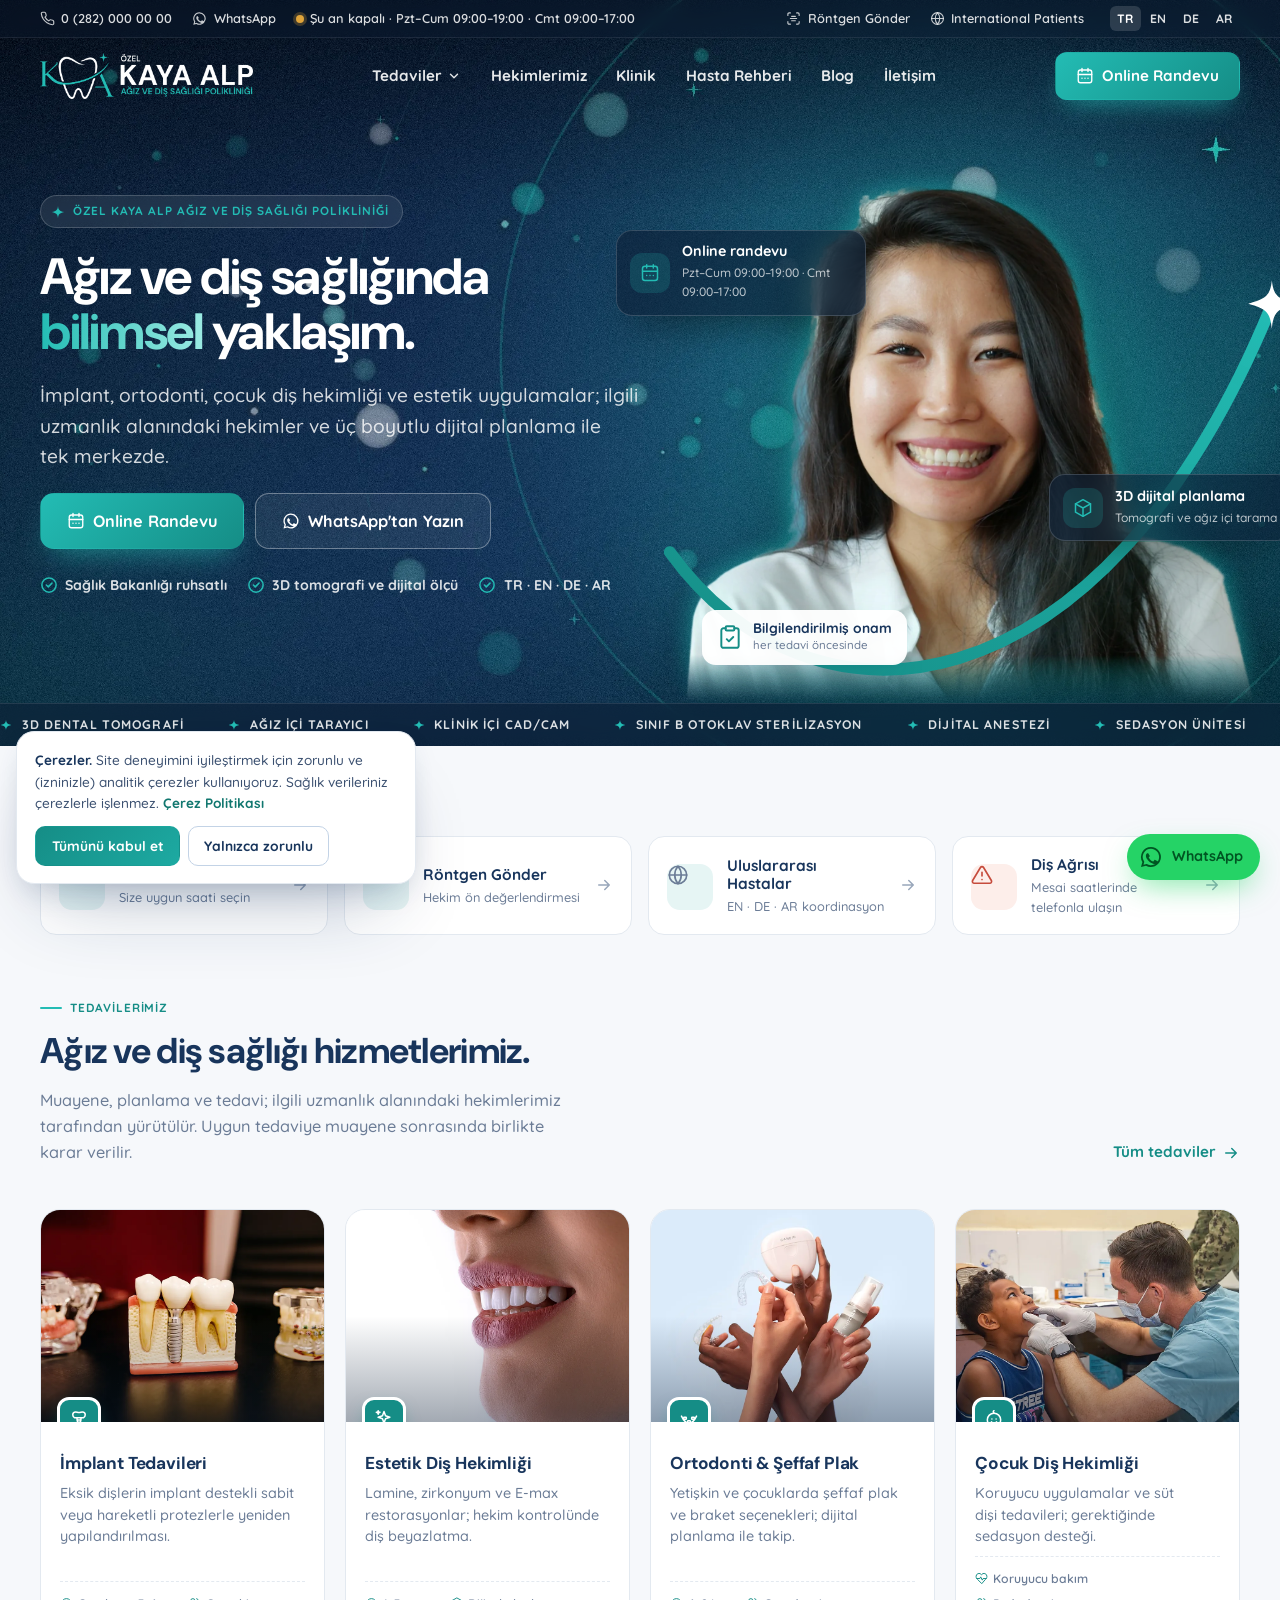
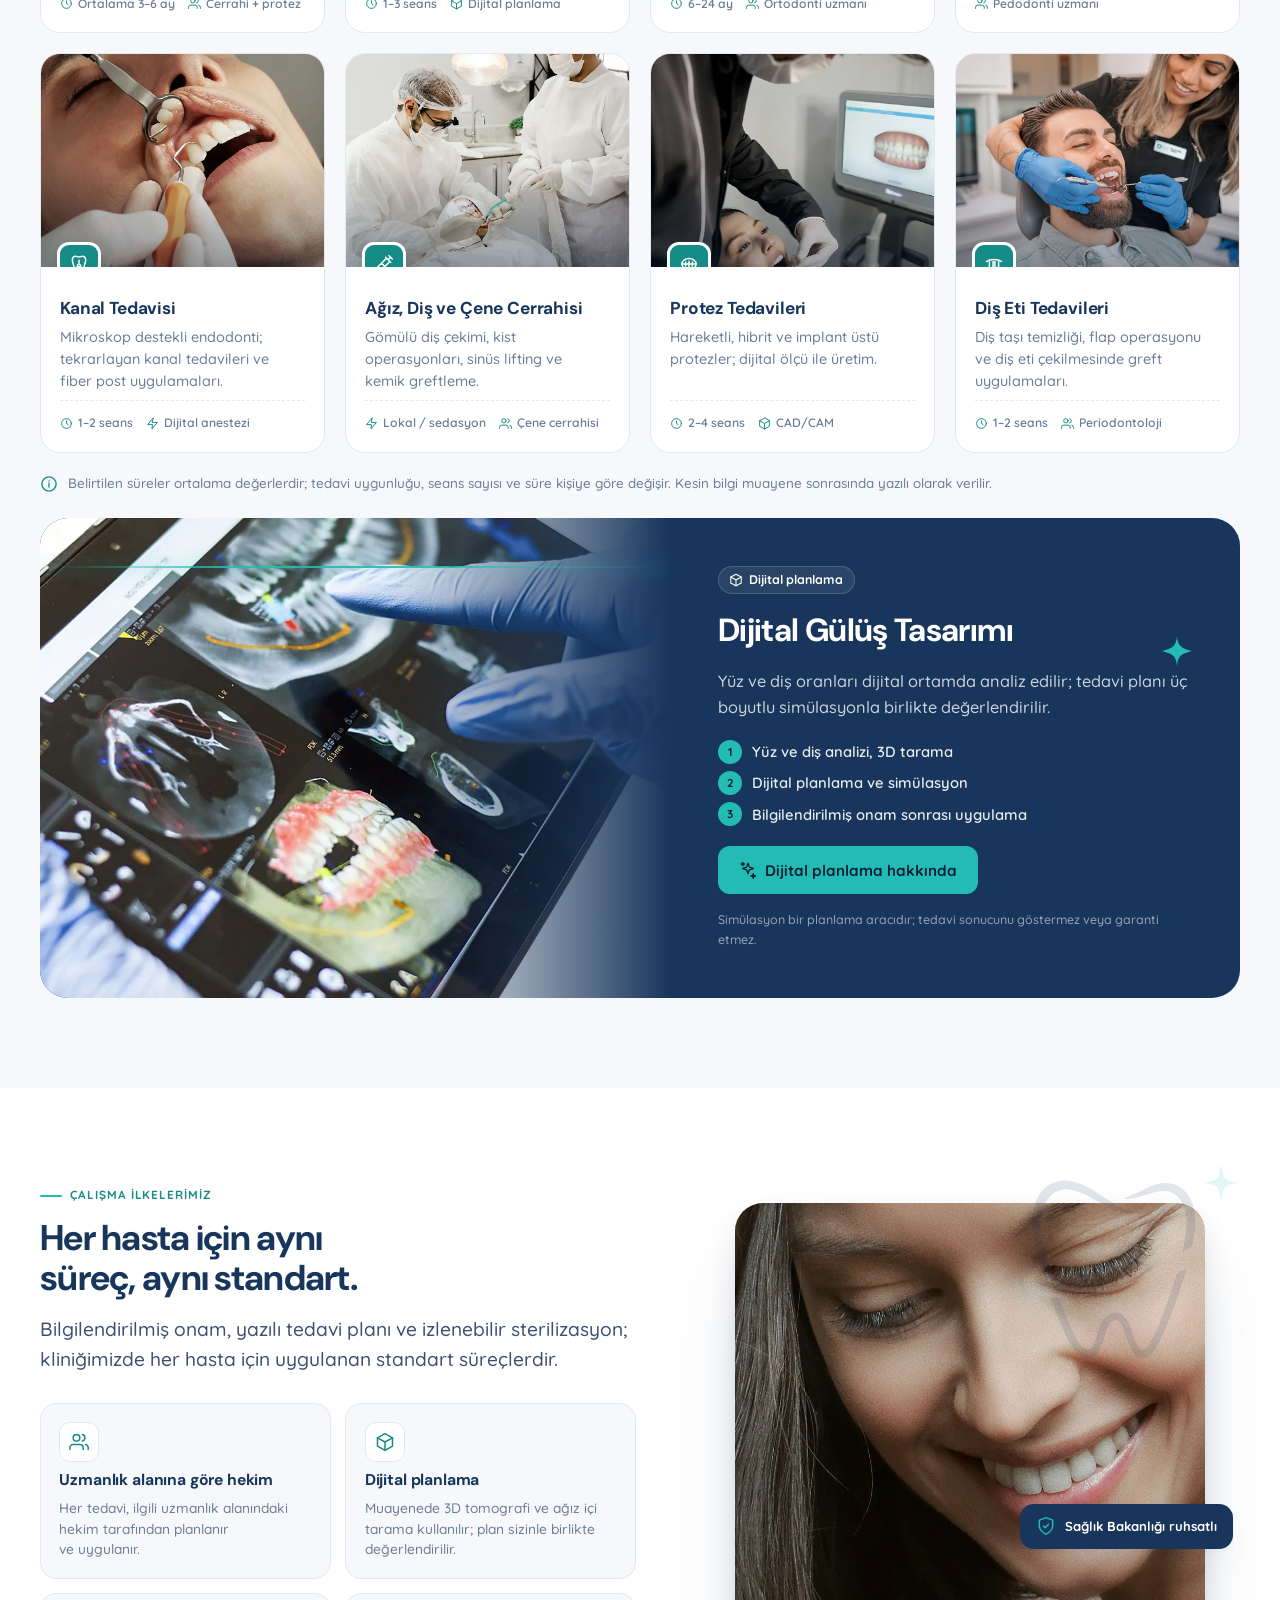
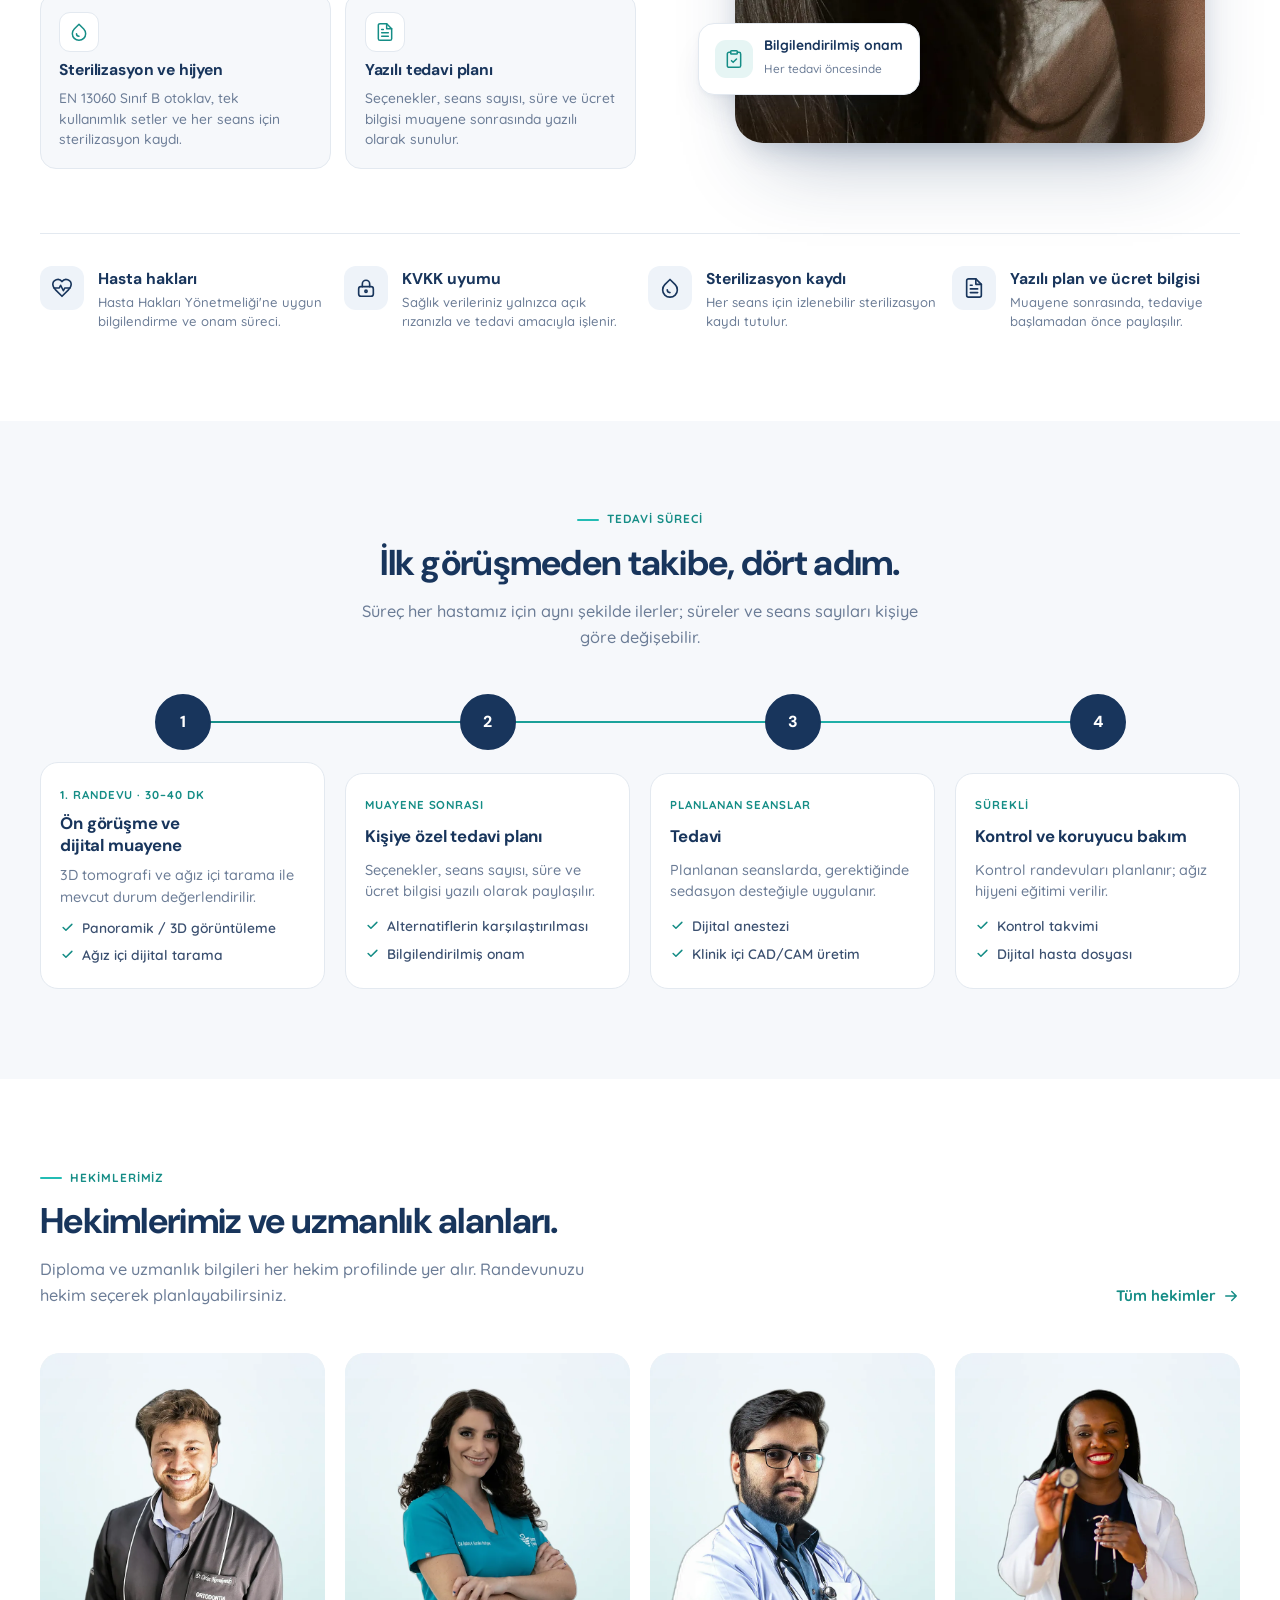
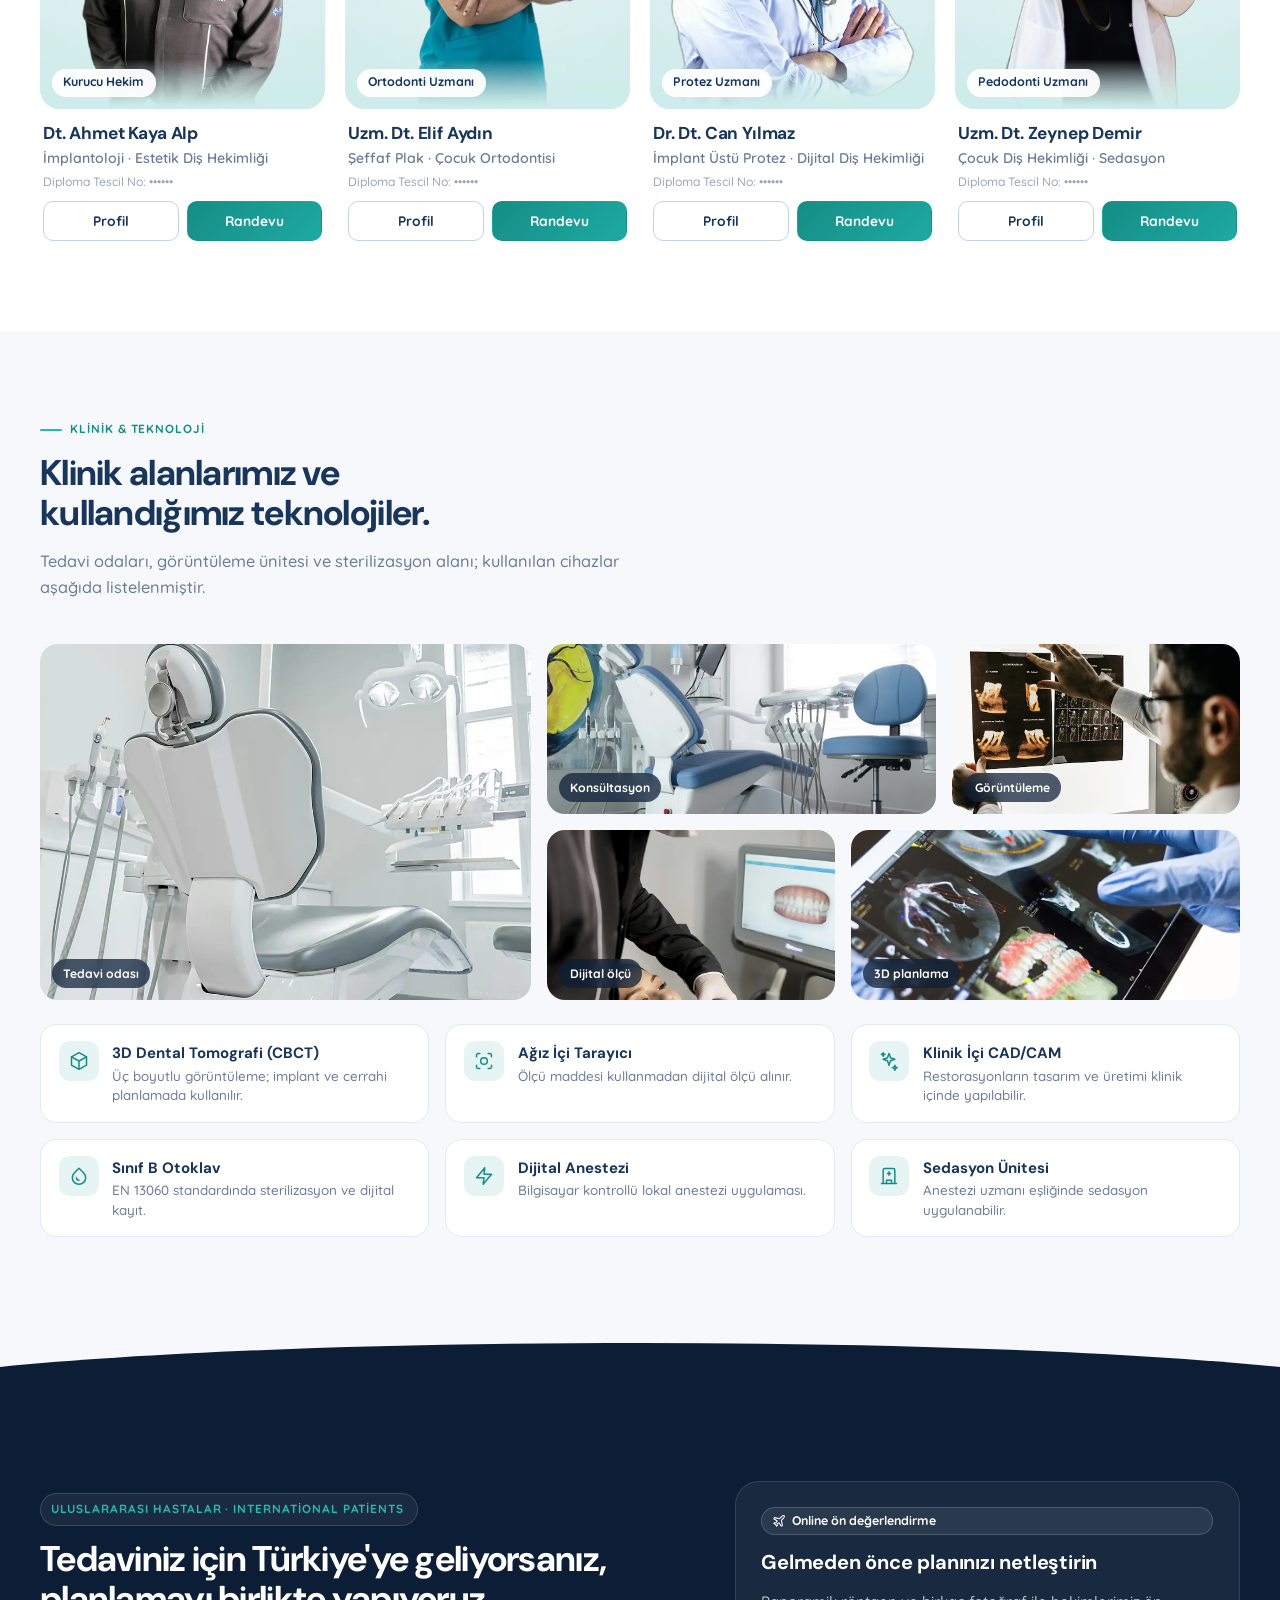
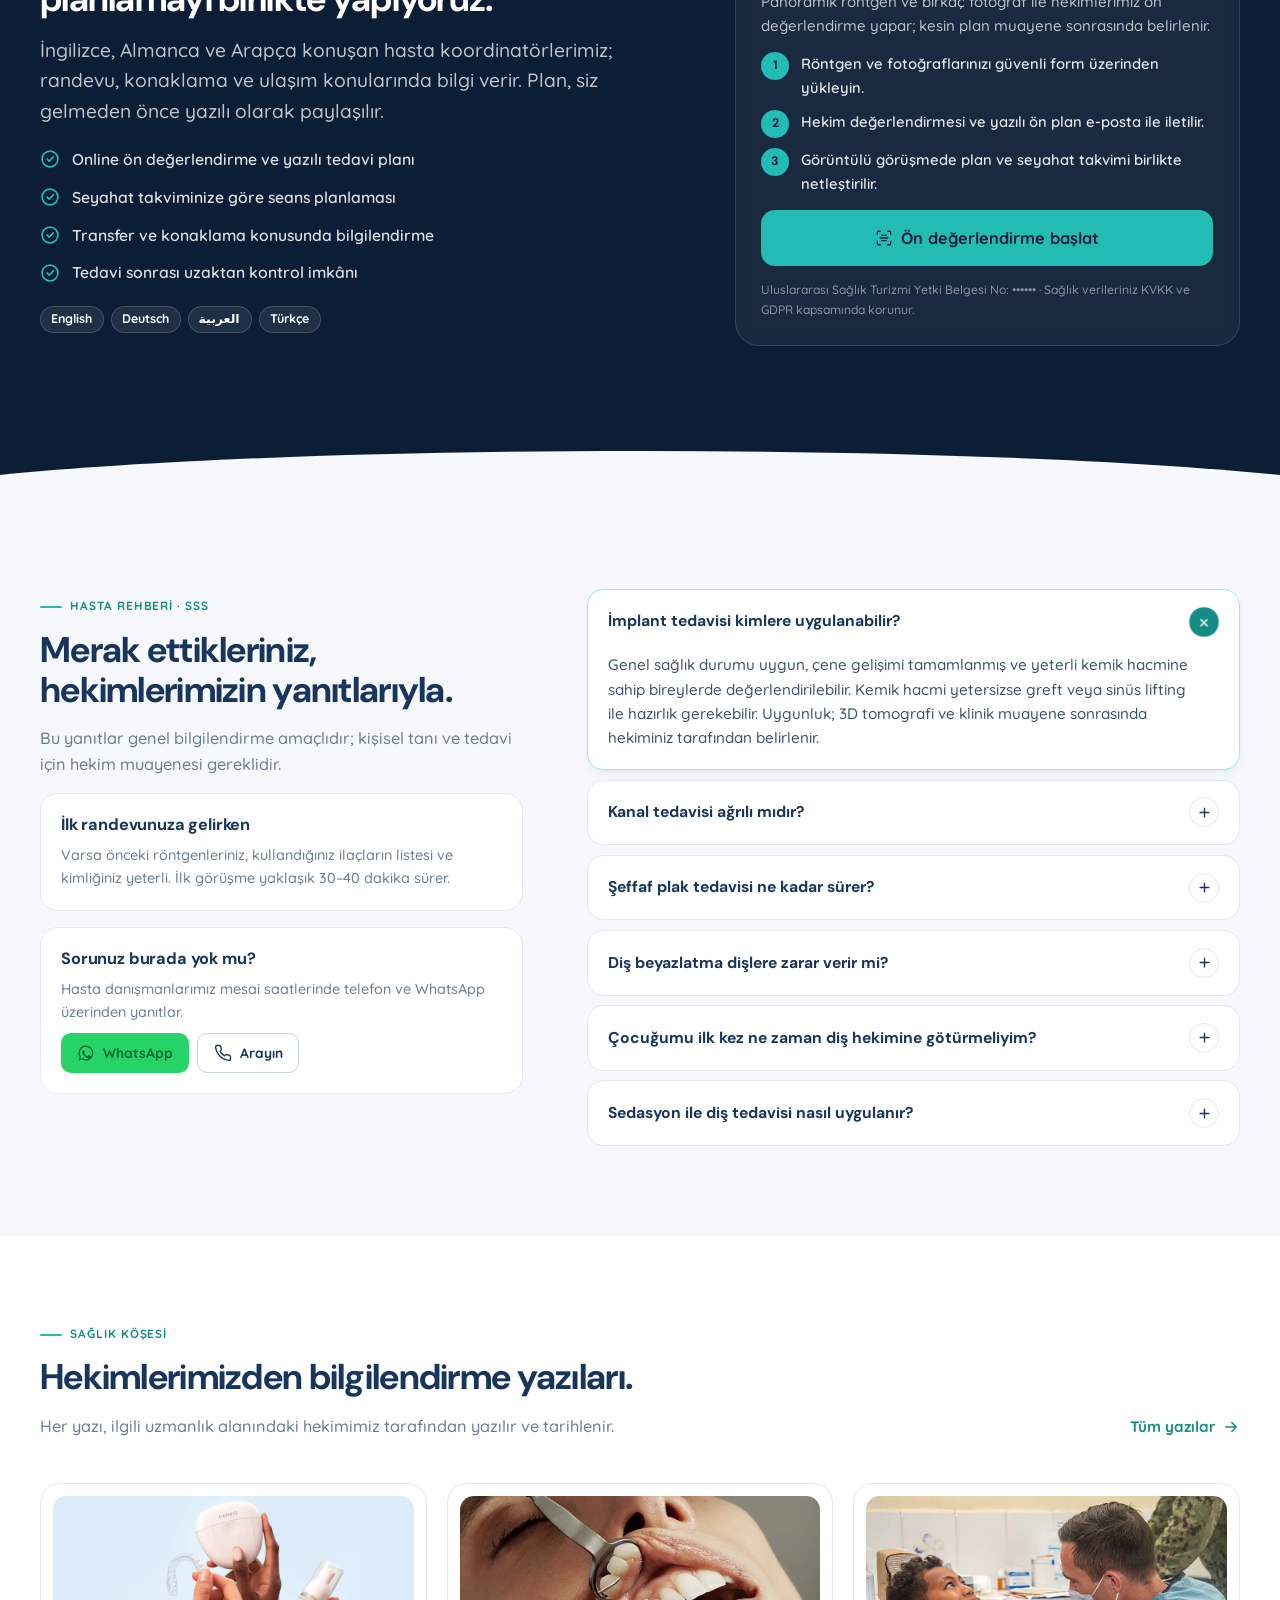
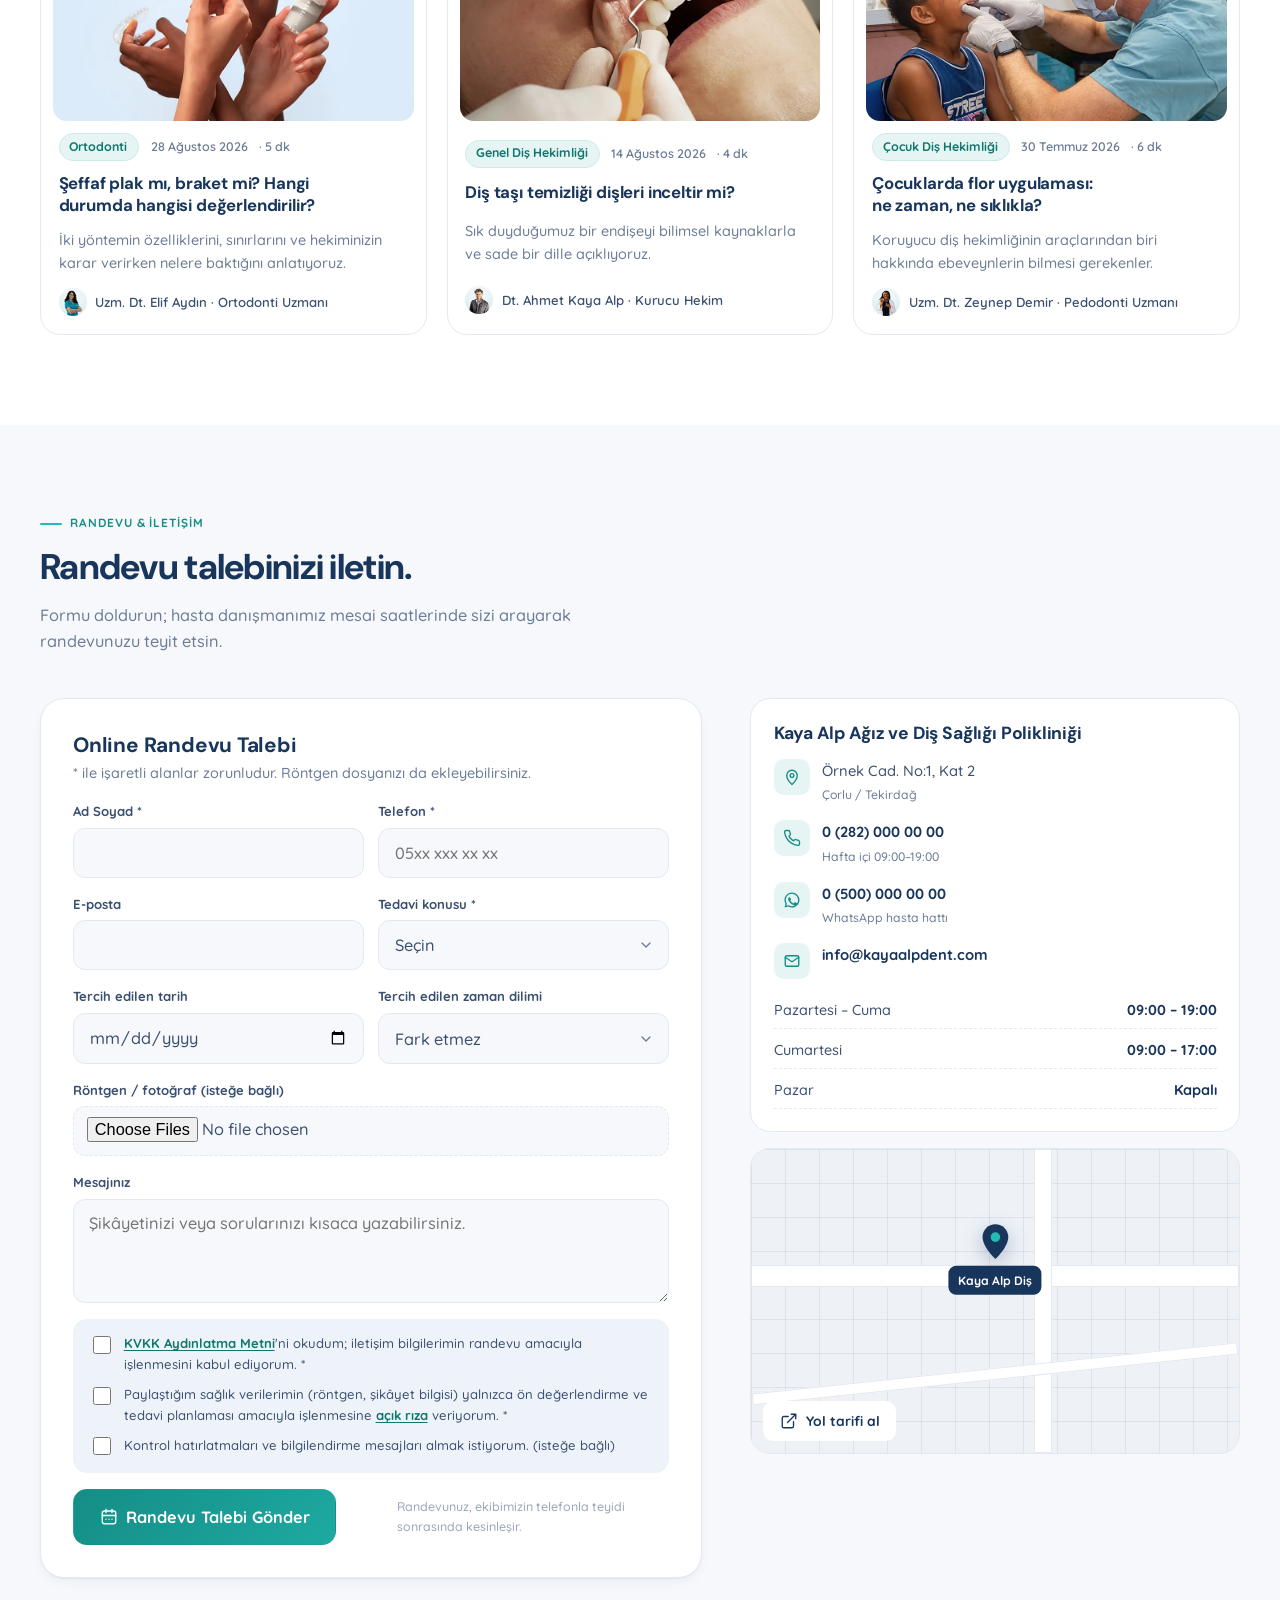
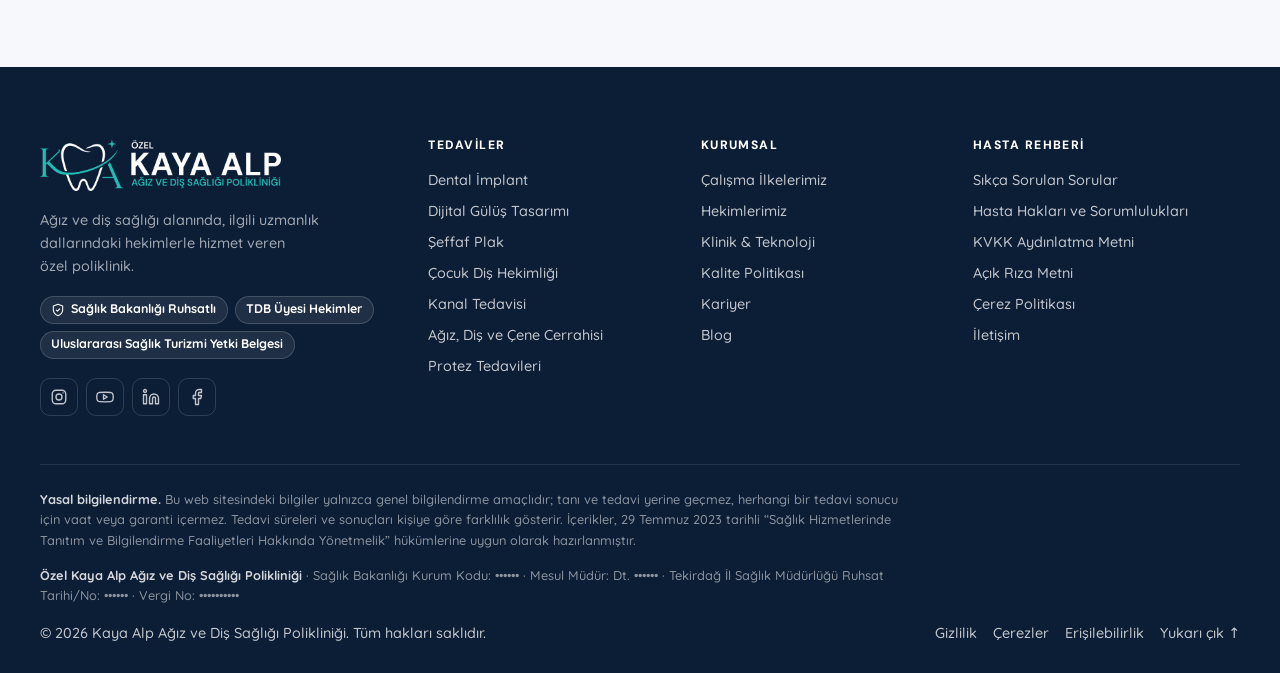
==== commit 0503191b: "v0.4 preview build Co-Authored-By: Claude Fable 5.1 <noreply@anthropic.com>" ====
--- a/index.html
+++ b/index.html
@@ -25,7 +25,8 @@
   <link rel="preconnect" href="https://fonts.googleapis.com">
   <link rel="preconnect" href="https://fonts.gstatic.com" crossorigin>
   <link rel="stylesheet" href="https://fonts.googleapis.com/css2?family=DM+Sans:opsz,wght@9..40,500..800&family=Quicksand:wght@400;500;600;700&display=swap">
-  <link rel="preload" as="image" href="assets/img/hero.webp" type="image/webp">
+  <link rel="preload" as="image" href="assets/img/hero-bg.webp" type="image/webp" media="(min-width: 721px)">
+  <link rel="preload" as="image" href="assets/img/hero-person.webp" type="image/webp">
   <link rel="stylesheet" href="assets/css/style.css?v=3">
   <script>document.documentElement.className = document.documentElement.className.replace('no-js', 'js');</script>
   <script type="application/ld+json">
@@ -75,7 +76,7 @@
   }
   </script>
 </head>
-<body>
+<body class="has-dark-hero">
 <a class="skip-link" href="#icerik">İçeriğe geç</a>
 
 <!-- @shared:sprite -->
@@ -153,7 +154,8 @@
   <div class="navbar">
     <div class="container navbar__inner">
       <a class="logo" href="#top" aria-label="Kaya Alp Ağız ve Diş Sağlığı Polikliniği ana sayfa">
-        <img src="assets/img/brand/logo-horizontal.png" alt="Özel Kaya Alp Ağız ve Diş Sağlığı Polikliniği" width="1400" height="302">
+        <img class="logo__dark" src="assets/img/brand/logo-horizontal.png" alt="Özel Kaya Alp Ağız ve Diş Sağlığı Polikliniği" width="1400" height="302">
+        <img class="logo__light" src="assets/img/brand/logo-horizontal-white.png" alt="" aria-hidden="true" width="1400" height="302">
       </a>
 
       <nav class="nav" aria-label="Ana menü">
@@ -283,7 +285,12 @@
 
 <!-- ================= HERO ================= -->
 <section class="hero" aria-labelledby="hero-title">
-  <div class="hero__bg" aria-hidden="true"><span class="glow glow--a"></span><span class="glow glow--b"></span><span class="dots"></span></div>
+  <picture class="hero__bg" aria-hidden="true">
+    <source media="(max-width: 720px)" srcset="assets/img/hero-bg-mobile.webp" type="image/webp">
+    <source media="(max-width: 720px)" srcset="assets/img/hero-bg-mobile.jpg">
+    <source srcset="assets/img/hero-bg.webp" type="image/webp">
+    <img src="assets/img/hero-bg.jpg" alt="" width="2400" height="1200" fetchpriority="high">
+  </picture>
   <div class="container hero__inner">
     <div class="hero__content">
       <span class="eyebrow" data-hero="1"><svg><use href="#i-spark"/></svg>Özel Kaya Alp Ağız ve Diş Sağlığı Polikliniği</span>
@@ -301,21 +308,19 @@
     </div>
 
     <div class="hero__stage" data-hero="v">
-      <span class="hero__frame" aria-hidden="true"></span>
-      <figure class="hero__img">
-        <picture>
-          <source srcset="assets/img/hero.webp" type="image/webp">
-          <img src="assets/img/hero.jpg" alt="Kliniğimizde gülümseyen bir hasta" width="1120" height="1400" fetchpriority="high">
-        </picture>
-      </figure>
+      <span class="hero__halo" aria-hidden="true"></span>
       <svg class="hero__swoosh" viewBox="0 0 100 100" preserveAspectRatio="none" aria-hidden="true">
-        <path class="arc" d="M-4 66C22 104 74 100 104 30"/>
+        <path class="arc" d="M-6 72C20 108 74 104 106 26"/>
         <g class="mover" opacity="0">
           <path d="M0-4.5c.3 2.7 1 3.4 4.4 4.3C1 .7.3 1.4 0 4.5-.3 1.4-1 .7-4.4-.2-1-1.1-.3-1.8 0-4.5z"/>
-          <animateMotion dur="2.1s" begin="0.6s" fill="freeze" calcMode="spline" keySplines=".4 0 .2 1" keyTimes="0;1" path="M-4 66C22 104 74 100 104 30"/>
+          <animateMotion dur="2.1s" begin="0.6s" fill="freeze" calcMode="spline" keySplines=".4 0 .2 1" keyTimes="0;1" path="M-6 72C20 108 74 104 106 26"/>
           <animate attributeName="opacity" values="0;1;1;0" keyTimes="0;.08;.85;1" dur="2.4s" begin="0.6s" fill="freeze"/>
         </g>
       </svg>
+      <picture>
+        <source srcset="assets/img/hero-person.webp" type="image/webp">
+        <img class="hero__person" src="assets/img/hero-person.png" alt="Kliniğimizde gülümseyen bir hasta" width="1519" height="1300" fetchpriority="high">
+      </picture>
       <svg class="hero__spark" aria-hidden="true"><use href="#i-spark"/></svg>
       <svg class="hero__spark hero__spark--sm" aria-hidden="true"><use href="#i-spark"/></svg>
       <div class="float-card float-card--1" data-hero="f">
@@ -329,15 +334,10 @@
       <div class="hero__badge" data-hero="b"><svg><use href="#i-clipboard"/></svg><div><strong>Bilgilendirilmiş onam</strong><small>her tedavi öncesinde</small></div></div>
     </div>
   </div>
-</section>
-
-<!-- ================= TICKER ================= -->
-<div class="ticker" aria-hidden="true">
-  <div class="ticker__track">
-    <span class="ticker__item"><svg><use href="#i-spark"/></svg>3D Dental Tomografi</span><span class="ticker__item"><svg><use href="#i-spark"/></svg>Ağız İçi Tarayıcı</span><span class="ticker__item"><svg><use href="#i-spark"/></svg>Klinik İçi CAD/CAM</span><span class="ticker__item"><svg><use href="#i-spark"/></svg>Sınıf B Otoklav Sterilizasyon</span><span class="ticker__item"><svg><use href="#i-spark"/></svg>Dijital Anestezi</span><span class="ticker__item"><svg><use href="#i-spark"/></svg>Sedasyon Ünitesi</span><span class="ticker__item"><svg><use href="#i-spark"/></svg>Şeffaf Plak</span><span class="ticker__item"><svg><use href="#i-spark"/></svg>İmplant Cerrahisi</span><span class="ticker__item"><svg><use href="#i-spark"/></svg>Çocuk Diş Hekimliği</span><span class="ticker__item"><svg><use href="#i-spark"/></svg>TR · EN · DE · AR Hasta Koordinasyonu</span>
-    <span class="ticker__item"><svg><use href="#i-spark"/></svg>3D Dental Tomografi</span><span class="ticker__item"><svg><use href="#i-spark"/></svg>Ağız İçi Tarayıcı</span><span class="ticker__item"><svg><use href="#i-spark"/></svg>Klinik İçi CAD/CAM</span><span class="ticker__item"><svg><use href="#i-spark"/></svg>Sınıf B Otoklav Sterilizasyon</span><span class="ticker__item"><svg><use href="#i-spark"/></svg>Dijital Anestezi</span><span class="ticker__item"><svg><use href="#i-spark"/></svg>Sedasyon Ünitesi</span><span class="ticker__item"><svg><use href="#i-spark"/></svg>Şeffaf Plak</span><span class="ticker__item"><svg><use href="#i-spark"/></svg>İmplant Cerrahisi</span><span class="ticker__item"><svg><use href="#i-spark"/></svg>Çocuk Diş Hekimliği</span><span class="ticker__item"><svg><use href="#i-spark"/></svg>TR · EN · DE · AR Hasta Koordinasyonu</span>
-  </div>
-</div>
+  <div class="hero__ticker" aria-hidden="true">
+    <div class="ticker__track"><span class="ticker__item"><svg><use href="#i-spark"/></svg>3D Dental Tomografi</span><span class="ticker__item"><svg><use href="#i-spark"/></svg>Ağız İçi Tarayıcı</span><span class="ticker__item"><svg><use href="#i-spark"/></svg>Klinik İçi CAD/CAM</span><span class="ticker__item"><svg><use href="#i-spark"/></svg>Sınıf B Otoklav Sterilizasyon</span><span class="ticker__item"><svg><use href="#i-spark"/></svg>Dijital Anestezi</span><span class="ticker__item"><svg><use href="#i-spark"/></svg>Sedasyon Ünitesi</span><span class="ticker__item"><svg><use href="#i-spark"/></svg>Şeffaf Plak</span><span class="ticker__item"><svg><use href="#i-spark"/></svg>İmplant Cerrahisi</span><span class="ticker__item"><svg><use href="#i-spark"/></svg>Çocuk Diş Hekimliği</span><span class="ticker__item"><svg><use href="#i-spark"/></svg>TR · EN · DE · AR Hasta Koordinasyonu</span><span class="ticker__item"><svg><use href="#i-spark"/></svg>3D Dental Tomografi</span><span class="ticker__item"><svg><use href="#i-spark"/></svg>Ağız İçi Tarayıcı</span><span class="ticker__item"><svg><use href="#i-spark"/></svg>Klinik İçi CAD/CAM</span><span class="ticker__item"><svg><use href="#i-spark"/></svg>Sınıf B Otoklav Sterilizasyon</span><span class="ticker__item"><svg><use href="#i-spark"/></svg>Dijital Anestezi</span><span class="ticker__item"><svg><use href="#i-spark"/></svg>Sedasyon Ünitesi</span><span class="ticker__item"><svg><use href="#i-spark"/></svg>Şeffaf Plak</span><span class="ticker__item"><svg><use href="#i-spark"/></svg>İmplant Cerrahisi</span><span class="ticker__item"><svg><use href="#i-spark"/></svg>Çocuk Diş Hekimliği</span><span class="ticker__item"><svg><use href="#i-spark"/></svg>TR · EN · DE · AR Hasta Koordinasyonu</span></div>
+  </div>
+</section>
 
 <!-- ================= TREATMENTS ================= -->
 <section class="section" id="tedaviler" aria-labelledby="tedaviler-title">
--- a/assets/css/style.css
+++ b/assets/css/style.css
@@ -185,6 +185,20 @@
 .burger[aria-expanded="true"] span { top: 21px; width: 18px; }
 .burger[aria-expanded="true"] span:nth-child(1) { transform: rotate(45deg); }
 .burger[aria-expanded="true"] span:nth-child(2) { transform: rotate(-45deg); }
+
+/* header over the dark hero (home page): transparent at top, solid after scrolling */
+.logo__light { display: none; }
+body.has-dark-hero .site-header { position: fixed; left: 0; right: 0; top: 0; }
+body.has-dark-hero .topbar, body.has-dark-hero .navbar, body.has-dark-hero .nav__link, body.has-dark-hero .lang-menu__btn, body.has-dark-hero .icon-btn--phone, body.has-dark-hero .burger { transition: background-color .35s, color .35s, border-color .35s, box-shadow .35s; }
+body.has-dark-hero:not(.is-scrolled) .topbar { background: rgba(12,30,54,.28); backdrop-filter: blur(8px); -webkit-backdrop-filter: blur(8px); border-bottom: 1px solid rgba(255,255,255,.08); }
+body.has-dark-hero:not(.is-scrolled) .navbar { background: transparent; backdrop-filter: none; -webkit-backdrop-filter: none; border-bottom-color: transparent; box-shadow: none; }
+body.has-dark-hero:not(.is-scrolled) .logo__dark { display: none; }
+body.has-dark-hero:not(.is-scrolled) .logo__light { display: block; }
+body.has-dark-hero:not(.is-scrolled) .nav__link { color: rgba(255,255,255,.9); }
+body.has-dark-hero:not(.is-scrolled) .nav__link:hover, body.has-dark-hero:not(.is-scrolled) .nav__item.is-open > .nav__link { background: rgba(255,255,255,.12); color: #fff; }
+body.has-dark-hero:not(.is-scrolled) .navbar__actions .btn--primary { background-image: linear-gradient(135deg, #23BCB4, #158D86); box-shadow: 0 12px 26px -10px rgba(35,188,180,.75); }
+body.has-dark-hero:not(.is-scrolled) .lang-menu__btn, body.has-dark-hero:not(.is-scrolled) .icon-btn--phone { background: rgba(255,255,255,.1); border-color: rgba(255,255,255,.22); color: #fff; }
+body.has-dark-hero:not(.is-scrolled) .burger { background: rgba(255,255,255,.14); box-shadow: none; }
 
 /* mega menu */
 .mega { position: absolute; left: 0; right: 0; top: 100%; padding-top: 10px; opacity: 0; visibility: hidden; pointer-events: none; transform: translateY(6px); transition: opacity .22s, transform .3s var(--ease), visibility .22s; }
@@ -250,50 +264,50 @@
 @keyframes itemIn { from { opacity: 0; transform: translateY(10px); } to { opacity: 1; transform: none; } }
 .tabbar { display: none; }
 
-/* ----------------------------------------------------------------- hero */
-.hero { position: relative; overflow: hidden; padding: clamp(2rem, 5vw, 4.5rem) 0 clamp(2.5rem, 5vw, 4.5rem); }
-.hero__bg { position: absolute; inset: 0; pointer-events: none; }
-.hero__bg .glow { position: absolute; border-radius: 50%; filter: blur(80px); opacity: .75; }
-.hero__bg .glow--a { width: 620px; height: 620px; right: -140px; top: -200px; background: radial-gradient(circle, rgba(35,188,180,.32), transparent 65%); animation: drift 18s ease-in-out infinite alternate; }
-.hero__bg .glow--b { width: 560px; height: 560px; left: -260px; bottom: -240px; background: radial-gradient(circle, rgba(24,53,92,.16), transparent 65%); animation: drift 22s ease-in-out infinite alternate-reverse; }
-.hero__bg .dots { position: absolute; inset: 0; background-image: radial-gradient(rgba(24,53,92,.12) 1px, transparent 1px); background-size: 26px 26px; mask-image: radial-gradient(ellipse at 75% 40%, #000 10%, transparent 60%); -webkit-mask-image: radial-gradient(ellipse at 75% 40%, #000 10%, transparent 60%); }
-@keyframes drift { from { transform: translate(0, 0); } to { transform: translate(-40px, 30px); } }
-.hero__inner { position: relative; display: grid; grid-template-columns: minmax(0, 7fr) minmax(0, 5fr); gap: clamp(2rem, 5vw, 4rem); align-items: center; }
-.hero__content { display: grid; gap: 1.35rem; justify-items: start; }
-.hero__content h1 { max-width: 15ch; }
+/* ----------------------------------------------------------------- hero (cinematic, full-bleed) */
+.hero { position: relative; overflow: hidden; color: #fff; background: var(--navy-900); padding-top: calc(var(--topbar-h) + var(--header-h) + clamp(1.5rem, 4vw, 3.5rem)); isolation: isolate; }
+.hero__bg { position: absolute; inset: 0; z-index: -1; }
+.hero__bg img { width: 100%; height: 100%; object-fit: cover; object-position: 60% 50%; }
+.hero__inner { position: relative; display: grid; grid-template-columns: minmax(0, 6.4fr) minmax(0, 5.6fr); gap: clamp(1.5rem, 4vw, 3rem); align-items: end; }
+.hero__content { display: grid; gap: 1.3rem; justify-items: start; align-self: center; padding-bottom: clamp(3rem, 6vw, 5rem); }
+.hero__content h1 { color: #fff; max-width: 15ch; }
+.hero__content h1 em { background-image: linear-gradient(90deg, #23BCB4, #9BEBE3); }
+.hero__content .lead { color: rgba(255,255,255,.82); }
+.hero .eyebrow { background: rgba(255,255,255,.08); border-color: rgba(255,255,255,.18); color: var(--aqua); backdrop-filter: blur(6px); }
 .hero__cta { display: flex; flex-wrap: wrap; gap: .7rem; }
+.hero__cta .btn--primary { background-image: linear-gradient(135deg, #23BCB4, #158D86); box-shadow: 0 14px 30px -12px rgba(35,188,180,.7); }
+.hero__cta .btn--outline { --fg: #fff; --bd: rgba(255,255,255,.35); --bg: rgba(255,255,255,.06); backdrop-filter: blur(8px); }
+.hero__cta .btn--outline:hover { --bg: rgba(255,255,255,.14); --bd: rgba(255,255,255,.7); }
 .hero__trust { display: flex; flex-wrap: wrap; gap: .6rem 1.25rem; margin-top: .25rem; }
-.hero__trust li { display: inline-flex; align-items: center; gap: .45rem; font-size: .88rem; font-weight: 700; color: var(--ink-2); }
-.hero__trust svg { width: 18px; height: 18px; color: var(--teal); flex: none; }
-
-.hero__stage { position: relative; width: 100%; max-width: 560px; aspect-ratio: 1 / 1; justify-self: end; }
-.hero__img { position: absolute; inset: 1% 9%; border-radius: 30px; overflow: hidden; box-shadow: var(--shadow-lg); background: var(--navy-100); z-index: 1; }
-.hero__img::after { content: ""; position: absolute; inset: 0; border-radius: 30px; box-shadow: inset 0 0 0 1px rgba(255,255,255,.35); }
-.hero__img img { width: 100%; height: 100%; object-fit: cover; object-position: 50% 30%; transform: scale(1.02); transition: transform .8s var(--ease); }
-.hero__frame { position: absolute; inset: -1.5% 6%; border-radius: 34px; border: 1.5px solid var(--aqua-200); opacity: .7; pointer-events: none; z-index: 0; }
+.hero__trust li { display: inline-flex; align-items: center; gap: .45rem; font-size: .88rem; font-weight: 700; color: rgba(255,255,255,.85); }
+.hero__trust svg { width: 18px; height: 18px; color: var(--aqua); flex: none; }
+.hero__stage { position: relative; align-self: end; height: clamp(440px, 42vw, 600px); }
+.hero__halo { position: absolute; left: 50%; bottom: 4%; width: 88%; aspect-ratio: 1; transform: translateX(-50%); border-radius: 50%; background: radial-gradient(circle, rgba(35,188,180,.45), rgba(35,188,180,0) 68%); filter: blur(14px); pointer-events: none; }
+.hero__person { position: absolute; bottom: 0; left: 50%; transform: translateX(-50%); height: 100%; width: auto; max-width: none; z-index: 1; filter: drop-shadow(0 24px 36px rgba(0,0,0,.35)); }
 .hero__swoosh { position: absolute; inset: 0; width: 100%; height: 100%; pointer-events: none; overflow: visible; z-index: 2; }
-.hero__swoosh .arc { fill: none; stroke: url(#swoosh-grad); stroke-width: 2.4; stroke-linecap: round; stroke-dasharray: 260; stroke-dashoffset: 260; animation: draw 1.8s var(--ease-io) .5s forwards; filter: drop-shadow(0 6px 10px rgba(21,141,134,.25)); }
-.hero__swoosh .mover { fill: var(--aqua); filter: drop-shadow(0 0 6px rgba(35,188,180,.9)); }
+.hero__swoosh .arc { fill: none; stroke: url(#swoosh-grad); stroke-width: 2.2; stroke-linecap: round; stroke-dasharray: 260; stroke-dashoffset: 260; animation: draw 1.8s var(--ease-io) .5s forwards; filter: drop-shadow(0 0 8px rgba(35,188,180,.7)); }
+.hero__swoosh .mover { fill: #fff; filter: drop-shadow(0 0 8px rgba(35,188,180,1)); }
 @keyframes draw { to { stroke-dashoffset: 0; } }
-.hero__spark { position: absolute; width: 40px; height: 40px; right: -3%; top: 21%; color: var(--aqua); animation: twinkle 3.2s ease-in-out 2.6s infinite; transform-origin: center; opacity: 0; z-index: 3; }
-.hero__spark--sm { width: 18px; height: 18px; right: 8%; top: 13%; animation-delay: 3.2s; }
+.hero__spark { position: absolute; width: 40px; height: 40px; right: -2%; top: 20%; color: #9BEBE3; animation: twinkle 3.2s ease-in-out 2.6s infinite; transform-origin: center; opacity: 0; z-index: 3; filter: drop-shadow(0 0 10px rgba(35,188,180,.9)); }
+.hero__spark--sm { width: 18px; height: 18px; right: 9%; top: 11%; animation-delay: 3.2s; }
 @keyframes twinkle { 0%, 100% { transform: scale(.6) rotate(0deg); opacity: .5; } 50% { transform: scale(1.1) rotate(20deg); opacity: 1; } }
 .float-card {
   position: absolute; z-index: 3; display: flex; align-items: center; gap: .75rem; padding: .8rem .95rem .8rem .8rem;
-  background: rgba(255,255,255,.94); backdrop-filter: blur(10px); border: 1px solid rgba(255,255,255,.8);
-  border-radius: 16px; box-shadow: var(--shadow-md); max-width: 250px; animation: bob 6s ease-in-out infinite;
-}
-.float-card__icon { width: 40px; height: 40px; border-radius: 12px; background: var(--teal-50); color: var(--teal); display: grid; place-items: center; flex: none; }
+  background: rgba(12,30,54,.6); backdrop-filter: blur(14px); -webkit-backdrop-filter: blur(14px); border: 1px solid rgba(255,255,255,.16);
+  border-radius: 16px; box-shadow: 0 22px 44px -20px rgba(0,0,0,.55); max-width: 250px; animation: bob 6s ease-in-out infinite; color: #fff;
+}
+.float-card__icon { width: 40px; height: 40px; border-radius: 12px; background: rgba(35,188,180,.18); color: var(--aqua); display: grid; place-items: center; flex: none; }
 .float-card__icon svg { width: 20px; height: 20px; }
-.float-card strong { display: block; font-size: .9rem; line-height: 1.2; color: var(--ink); }
-.float-card span { display: block; font-size: .76rem; color: var(--ink-3); margin-top: .15rem; }
-.float-card--1 { left: -4%; top: 15%; }
-.float-card--2 { right: -3%; bottom: 17%; animation-delay: -3s; }
+.float-card strong { display: block; font-size: .9rem; line-height: 1.2; color: #fff; }
+.float-card span { display: block; font-size: .76rem; color: rgba(255,255,255,.72); margin-top: .15rem; }
+.float-card--1 { left: -16%; top: 12%; }
+.float-card--2 { right: -10%; bottom: 30%; animation-delay: -3s; }
 @keyframes bob { 0%, 100% { transform: translateY(0); } 50% { transform: translateY(-8px); } }
-.hero__badge { position: absolute; z-index: 3; left: 7%; bottom: 0; display: flex; align-items: center; gap: .6rem; padding: .65rem .95rem; background: var(--navy); color: #fff; border-radius: 14px; box-shadow: var(--shadow-md); }
-.hero__badge svg { width: 26px; height: 26px; color: var(--aqua); flex: none; }
+.hero__badge { position: absolute; z-index: 3; left: 0; bottom: 7%; display: flex; align-items: center; gap: .6rem; padding: .65rem .95rem; background: rgba(255,255,255,.95); color: var(--navy); border-radius: 14px; box-shadow: var(--shadow-md); }
+.hero__badge svg { width: 26px; height: 26px; color: var(--teal); flex: none; }
 .hero__badge strong { display: block; font-size: .86rem; line-height: 1.15; }
-.hero__badge small { display: block; font-size: .72rem; color: rgba(255,255,255,.75); }
+.hero__badge small { display: block; font-size: .72rem; color: var(--ink-3); }
+.hero__ticker { position: relative; z-index: 2; border-top: 1px solid rgba(255,255,255,.1); background: rgba(12,30,54,.55); backdrop-filter: blur(8px); -webkit-backdrop-filter: blur(8px); padding: .7rem 0; overflow: hidden; }
 .hero [data-hero] { animation: rise .9s var(--ease) both; }
 .hero [data-hero="1"] { animation-delay: .05s } .hero [data-hero="2"] { animation-delay: .15s } .hero [data-hero="3"] { animation-delay: .27s } .hero [data-hero="4"] { animation-delay: .38s } .hero [data-hero="5"] { animation-delay: .48s }
 .hero__stage[data-hero] { animation-name: riseScale; animation-delay: .2s; animation-duration: 1.1s; }
@@ -301,12 +315,11 @@
 .hero .float-card--2[data-hero] { animation-delay: 1.05s, 1.8s; }
 .hero .hero__badge[data-hero] { animation-delay: 1.15s }
 @keyframes rise { from { opacity: 0; transform: translateY(16px); } to { opacity: 1; transform: none; } }
-@keyframes riseScale { from { opacity: 0; transform: translateY(20px) scale(.97); } to { opacity: 1; transform: none; } }
+@keyframes riseScale { from { opacity: 0; transform: translateY(20px) scale(.98); } to { opacity: 1; transform: none; } }
 
 /* ---------------------------------------------------------------- ticker */
-.ticker { background: var(--navy); color: #fff; overflow: hidden; padding: .75rem 0; }
 .ticker__track { display: flex; gap: 2.75rem; width: max-content; animation: ticker 46s linear infinite; }
-.ticker:hover .ticker__track { animation-play-state: paused; }
+.hero__ticker:hover .ticker__track { animation-play-state: paused; }
 .ticker__item { display: inline-flex; align-items: center; gap: .6rem; font-size: .78rem; font-weight: 700; letter-spacing: .09em; text-transform: uppercase; color: rgba(255,255,255,.86); white-space: nowrap; }
 .ticker__item svg { width: 12px; height: 12px; color: var(--aqua); }
 @keyframes ticker { to { transform: translateX(-50%); } }
@@ -687,7 +700,8 @@
   .logo img { height: 38px; }
   .topbar__group--right { display: none; }
   .hero__inner { grid-template-columns: 1fr; }
-  .hero__stage { justify-self: center; max-width: 520px; margin-top: .5rem; }
+  .hero__stage { height: 460px; width: min(100%, 540px); justify-self: center; }
+  .hero__content { padding-bottom: 1.25rem; }
   .hero__content h1 { max-width: 18ch; }
   .quick { grid-template-columns: repeat(2, 1fr); }
   .tx-grid { grid-template-columns: repeat(2, 1fr); }
@@ -738,19 +752,18 @@
   :root { --section: 3.25rem; }
   .topbar__hours-text { display: none; }
   .topbar__group { gap: .9rem; }
-  .hero { padding-top: 1.25rem; }
+  .hero { padding-top: calc(var(--topbar-h) + var(--header-h) + 1rem); }
   .hero__content { gap: 1rem; }
   .hero__content h1 { font-size: clamp(2rem, 1.4rem + 3.6vw, 2.5rem); }
   .hero .eyebrow { white-space: normal; border-radius: 12px; line-height: 1.35; text-align: left; }
   .hero__cta { width: 100%; display: grid; grid-template-columns: 1fr 1fr; }
   .hero__cta .btn { width: 100%; padding-inline: .6rem; }
   .hero__trust { display: grid; gap: .45rem; }
-  .hero__stage { max-width: 100%; aspect-ratio: 1 / 1.02; }
-  .float-card { max-width: 200px; padding: .65rem .75rem; }
-  .float-card--1 { left: 0; top: 6%; } .float-card--2 { right: 0; bottom: 12%; }
-  .hero__badge { left: 4%; bottom: -2%; }
-  .hero__img { inset: 4% 9% 6%; }
-  .hero__frame { inset: 1.5% 6% 3.5%; }
+  .hero__stage { height: 400px; width: 100%; }
+  .hero__person { height: 92%; }
+  .float-card { max-width: 178px; padding: .6rem .7rem; }
+  .float-card--1 { left: 0; top: 1%; } .float-card--2 { right: 0; top: 27%; bottom: auto; }
+  .hero__badge { left: 0; bottom: 5%; }
   .quick { grid-template-columns: 1fr 1fr; gap: .7rem; }
   .quick__item { padding: .85rem .9rem; gap: .7rem; }
   .quick__item span span { display: none; }
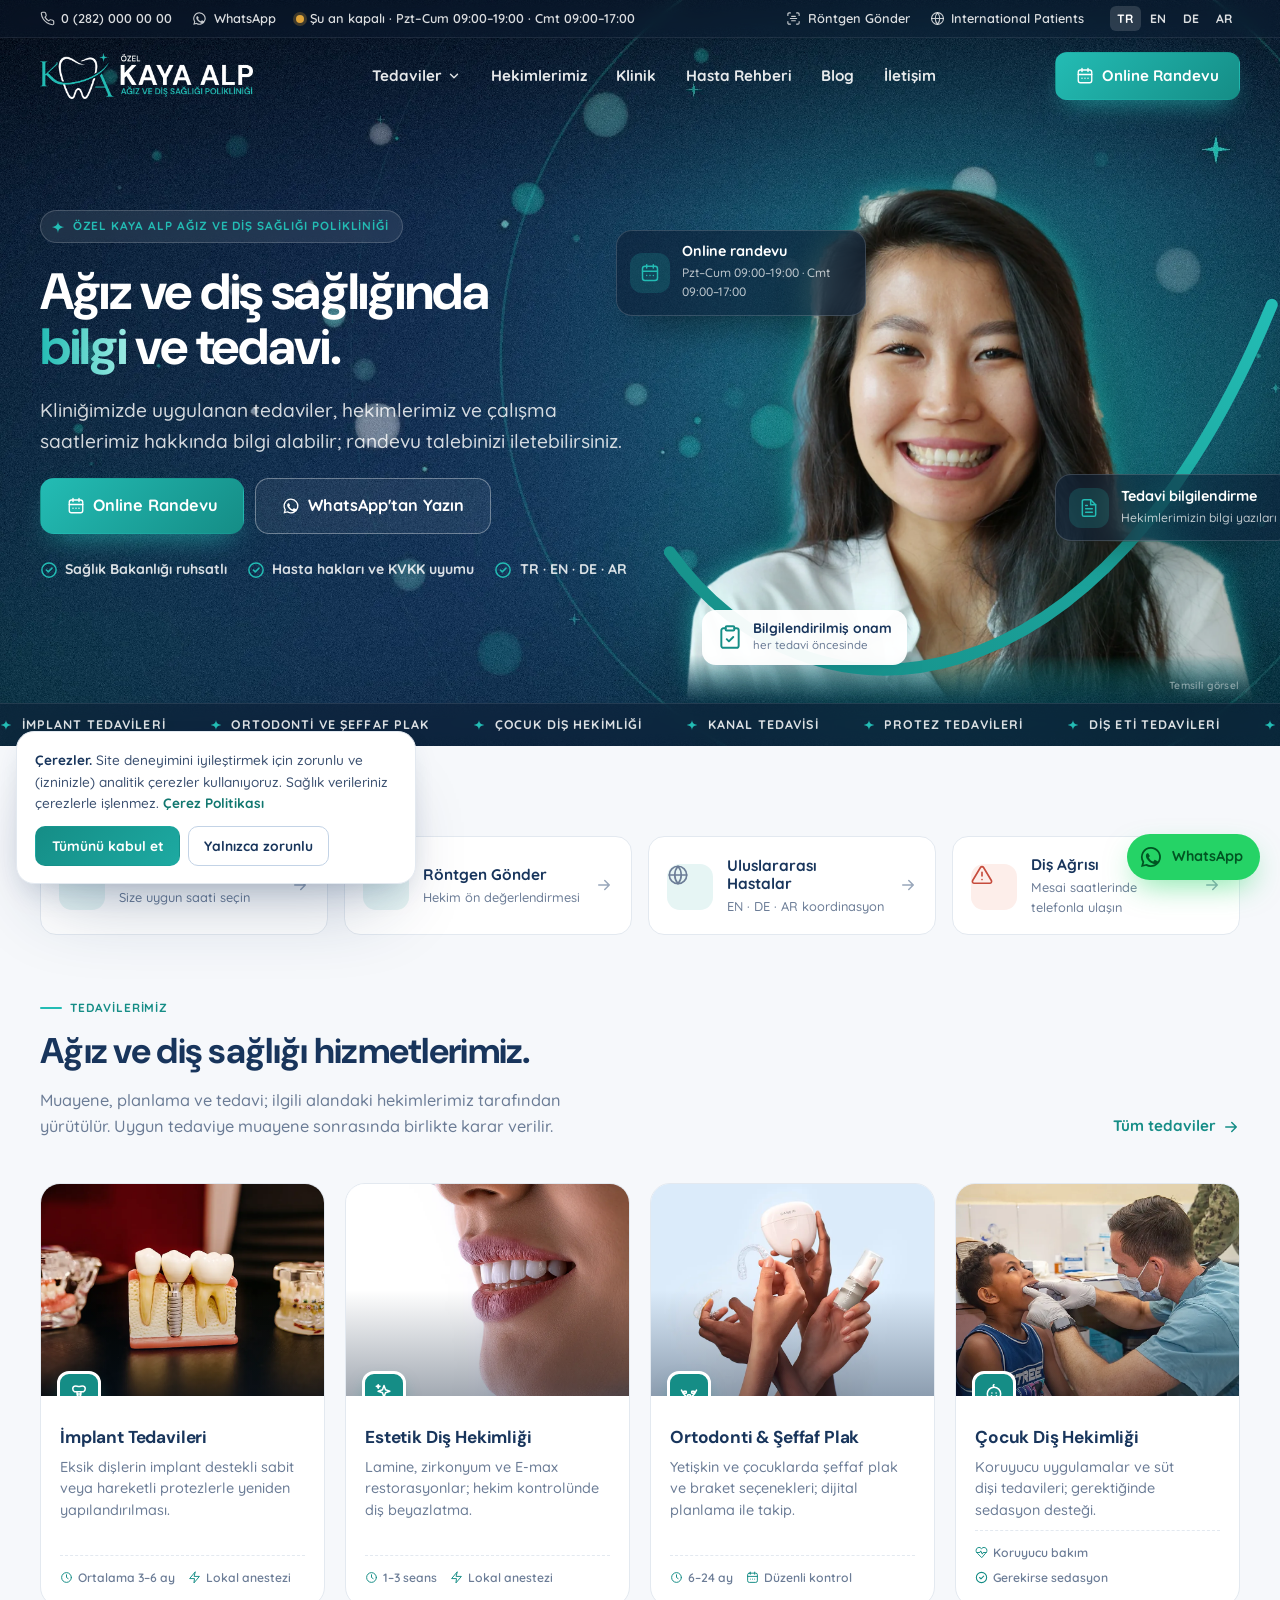
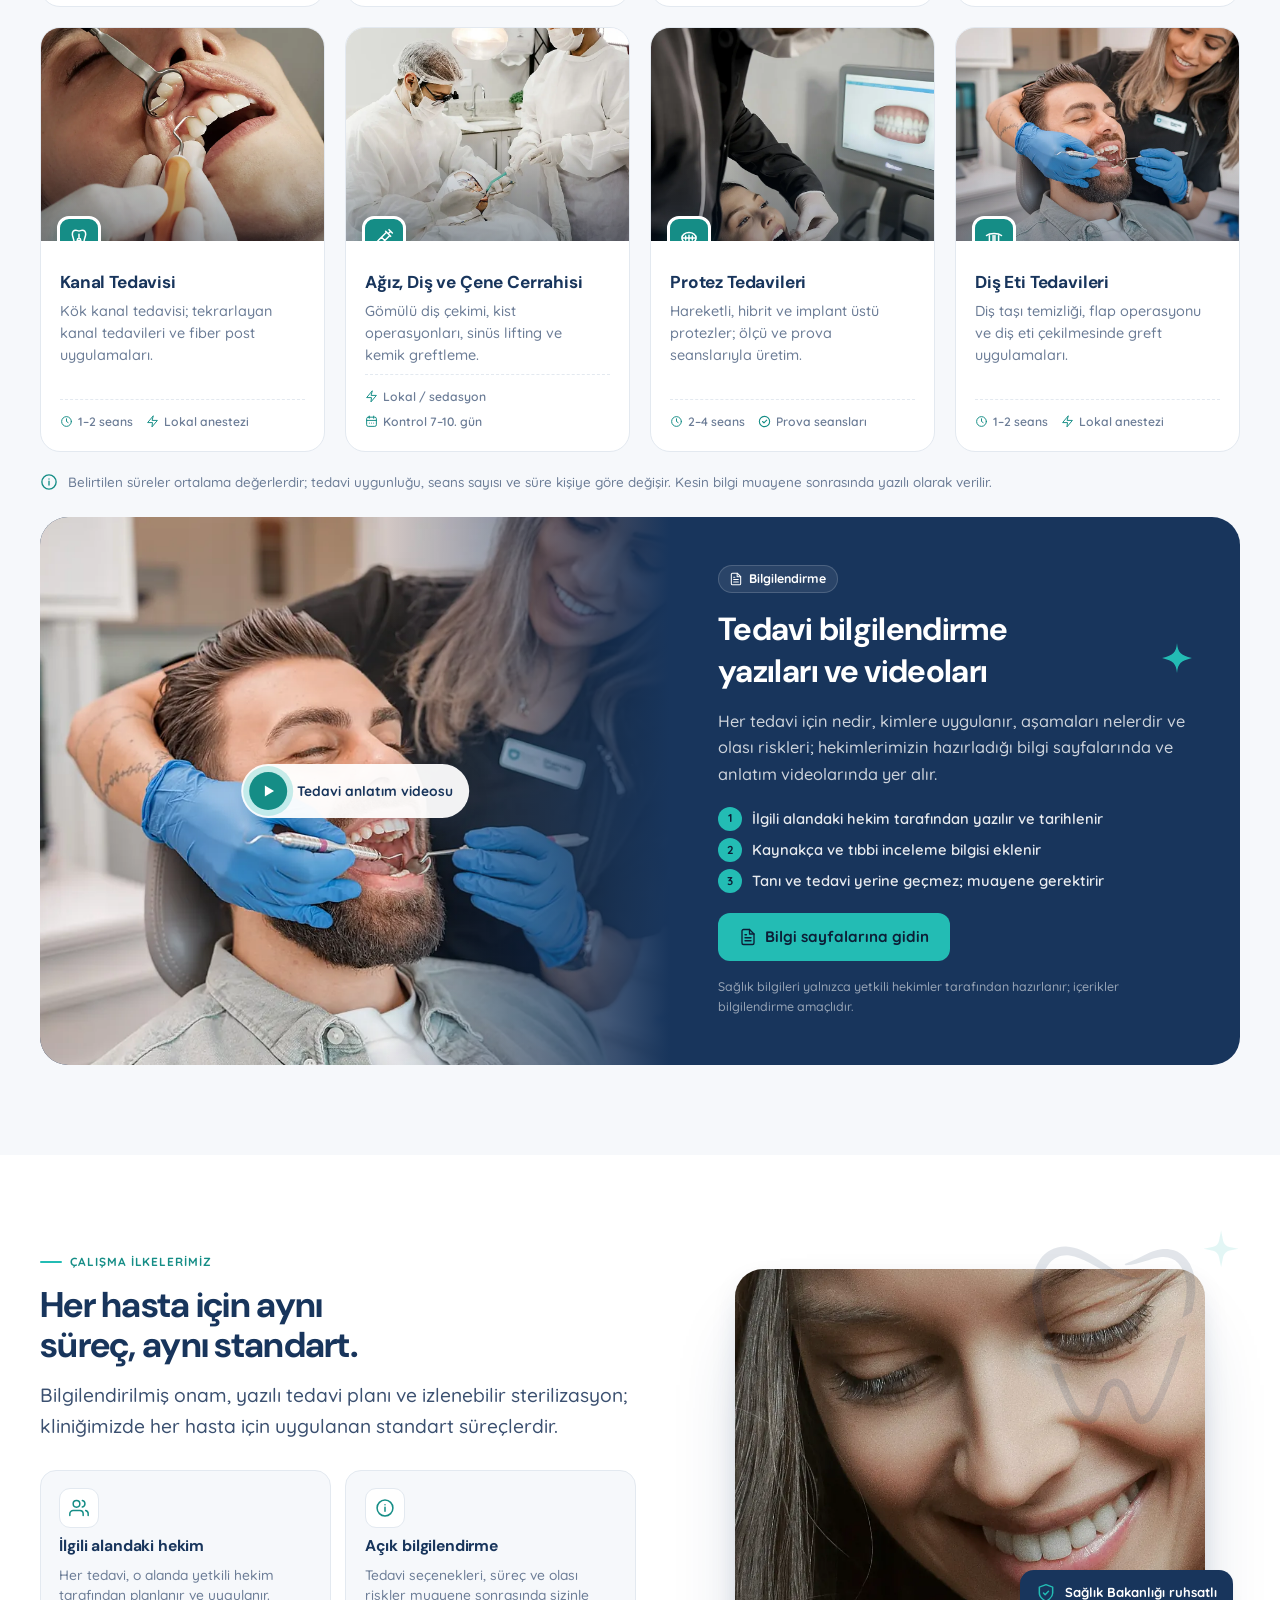
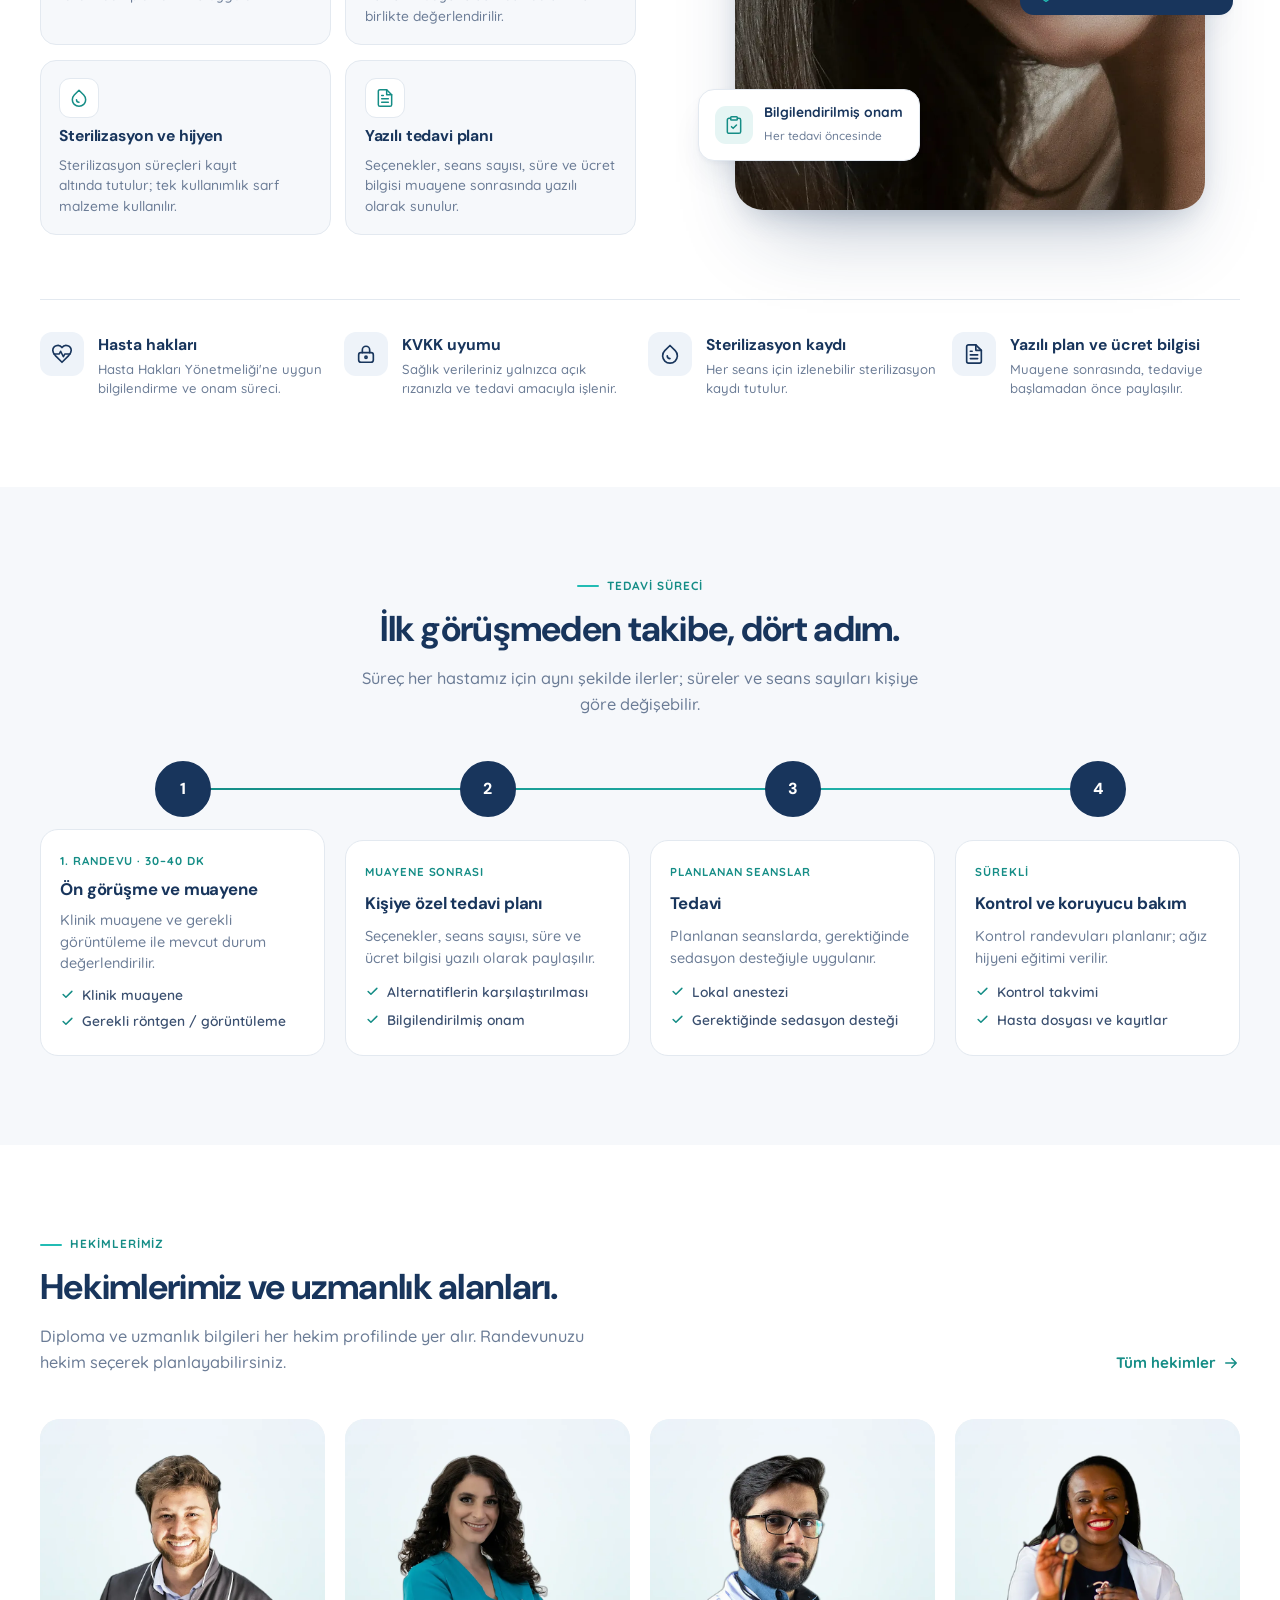
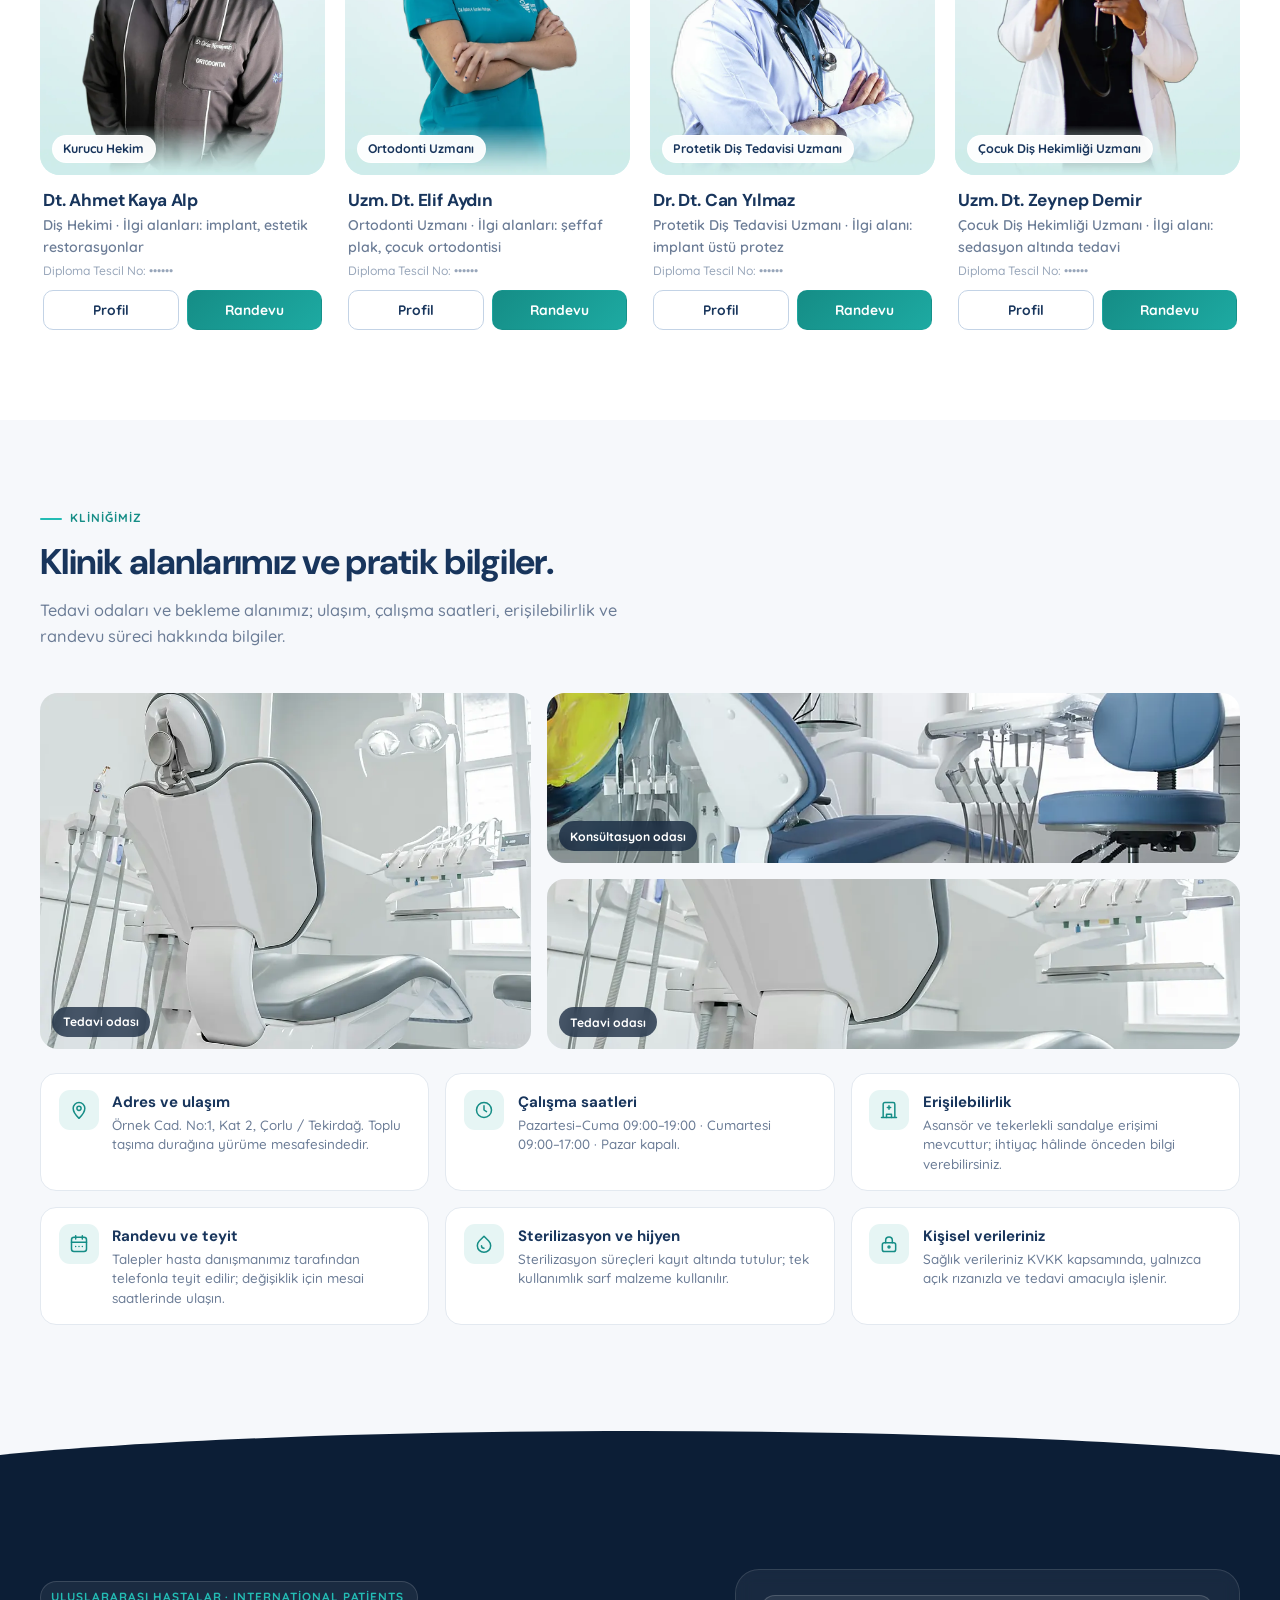
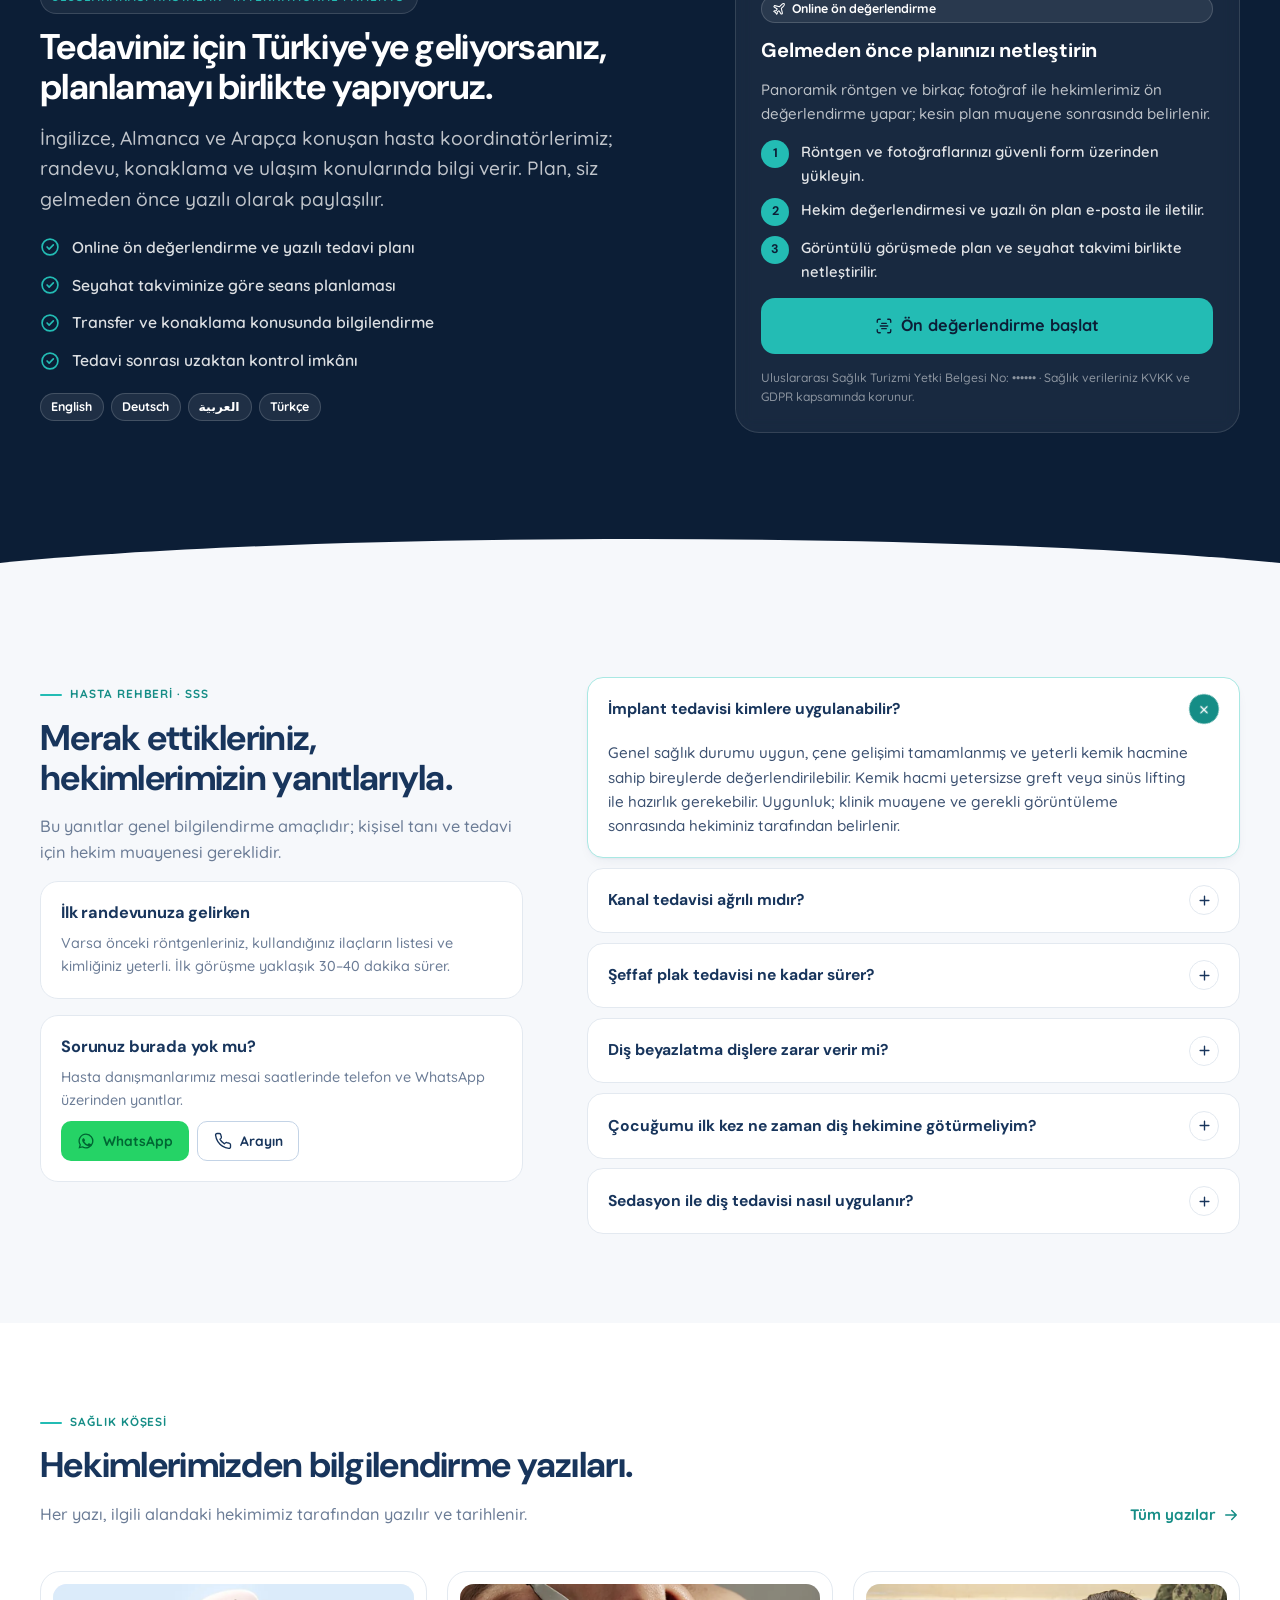
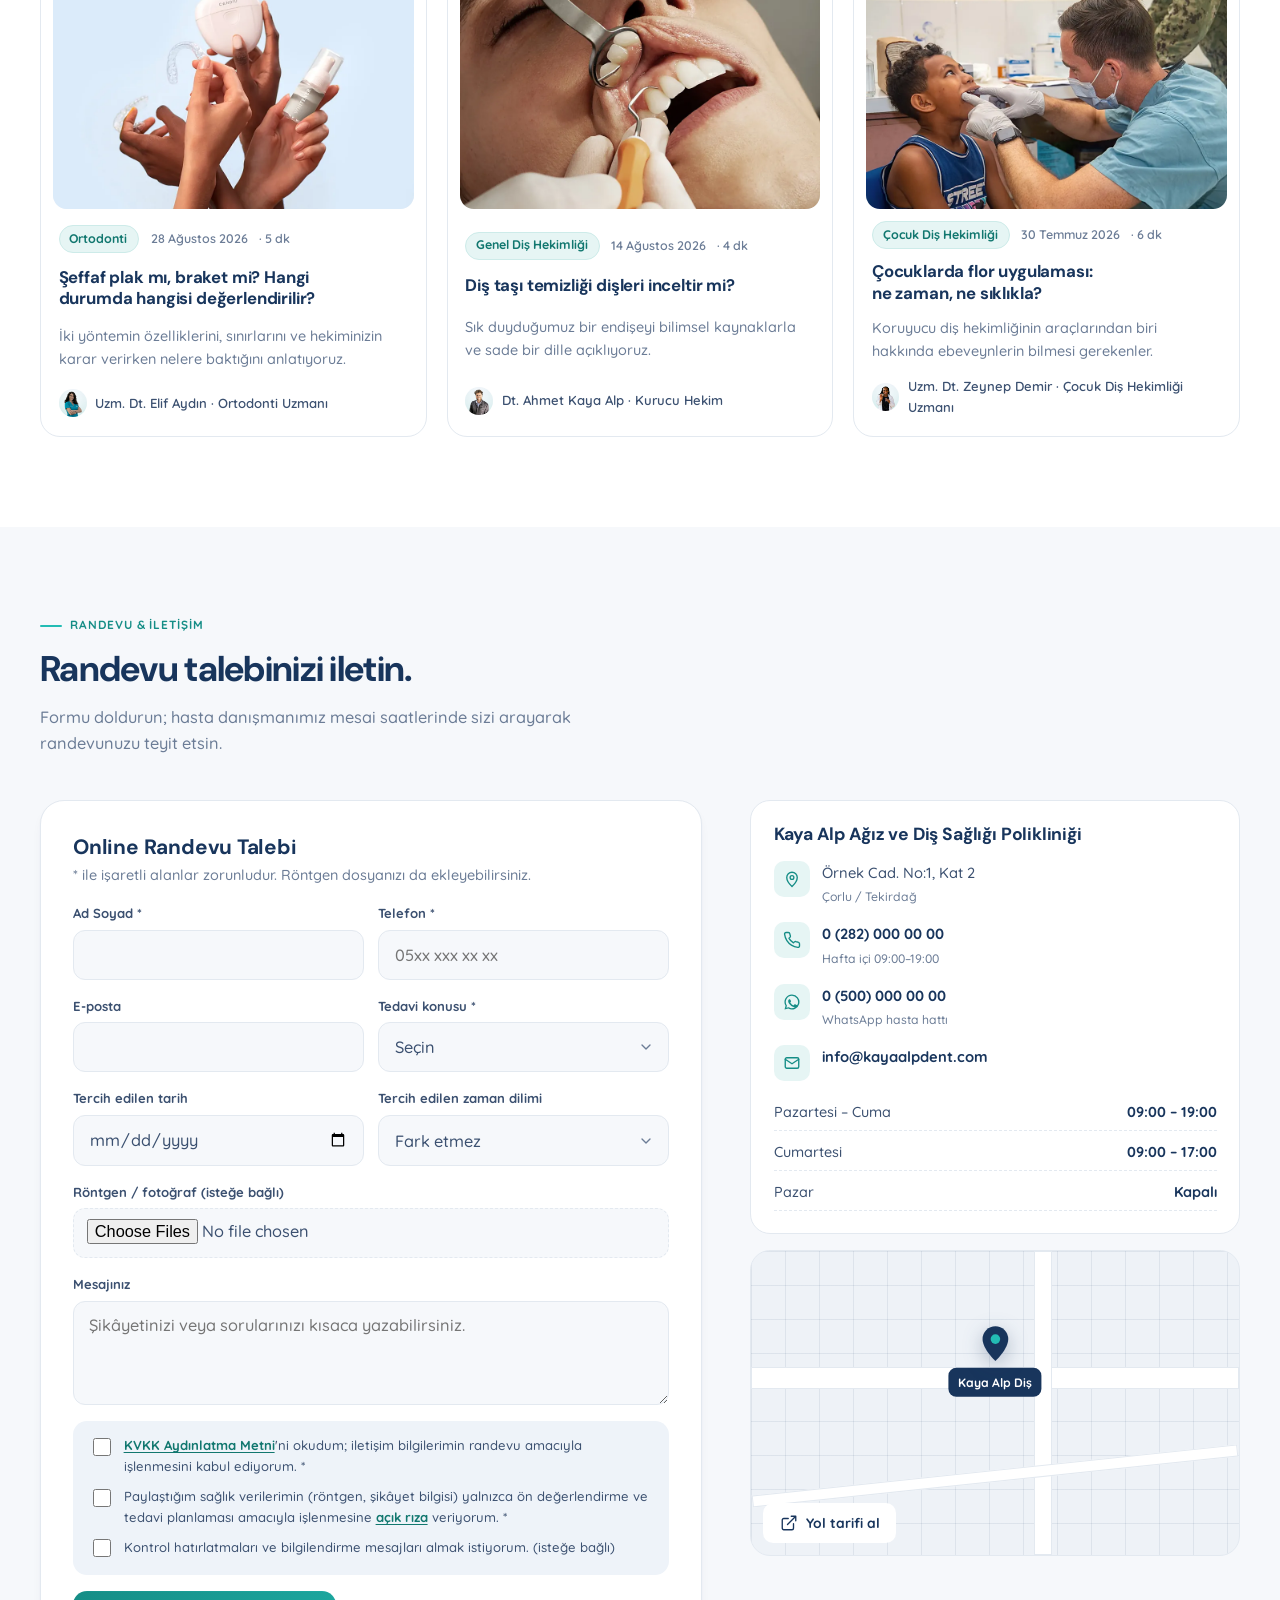
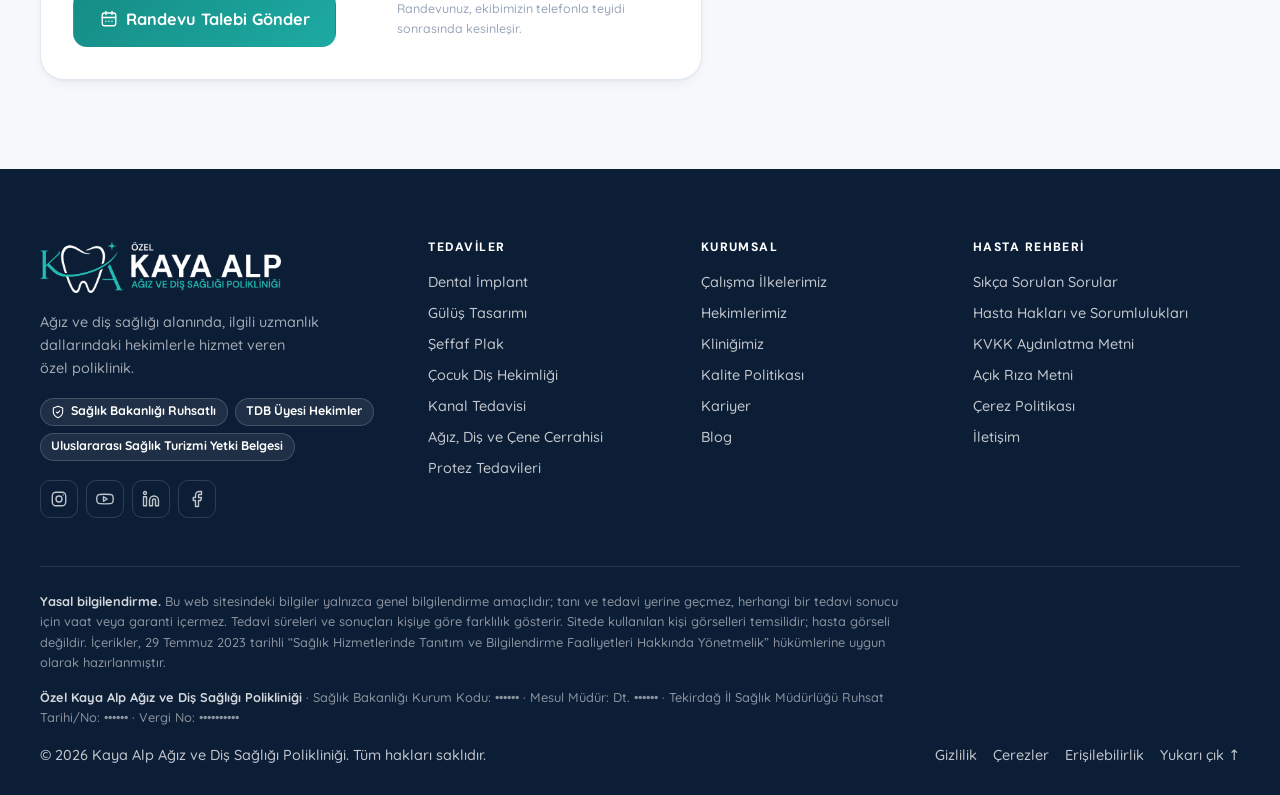
==== commit 8c9250c2: "v0.5 preview build Co-Authored-By: Claude Fable 5.1 <noreply@anthropic.com>" ====
--- a/index.html
+++ b/index.html
@@ -4,7 +4,7 @@
   <meta charset="utf-8">
   <meta name="viewport" content="width=device-width, initial-scale=1, viewport-fit=cover">
   <title>Kaya Alp Ağız ve Diş Sağlığı Polikliniği | İmplant, Ortodonti, Estetik Diş Hekimliği · Tekirdağ</title>
-  <meta name="description" content="Özel Kaya Alp Ağız ve Diş Sağlığı Polikliniği; implant, ortodonti, çocuk diş hekimliği, kanal tedavisi ve estetik uygulamalarda ilgili uzmanlık alanındaki hekimler ve dijital planlama ile hizmet verir. Online randevu.">
+  <meta name="description" content="Özel Kaya Alp Ağız ve Diş Sağlığı Polikliniği; implant, ortodonti, çocuk diş hekimliği, kanal tedavisi ve protez uygulamaları hakkında bilgilendirme, hekimlerimiz, çalışma saatleri ve randevu talebi.">
   <link rel="canonical" href="https://kayaalpdent.com/">
   <link rel="alternate" hreflang="tr" href="https://kayaalpdent.com/">
   <link rel="alternate" hreflang="en" href="https://kayaalpdent.com/en/">
@@ -17,7 +17,7 @@
   <meta property="og:locale" content="tr_TR">
   <meta property="og:site_name" content="Kaya Alp Ağız ve Diş Sağlığı Polikliniği">
   <meta property="og:title" content="Kaya Alp Ağız ve Diş Sağlığı Polikliniği">
-  <meta property="og:description" content="İmplant, ortodonti, çocuk diş hekimliği ve estetik uygulamalar; uzman hekimler ve dijital planlama ile tek merkezde.">
+  <meta property="og:description" content="Uygulanan tedaviler, hekimler, çalışma saatleri ve randevu bilgileri.">
   <meta property="og:url" content="https://kayaalpdent.com/">
   <meta property="og:image" content="https://kayaalpdent.com/assets/img/og-image.jpg">
   <meta name="twitter:card" content="summary_large_image">
@@ -55,7 +55,7 @@
         "availableService": [
           { "@type": "MedicalProcedure", "name": "Dental İmplant" },
           { "@type": "MedicalProcedure", "name": "Şeffaf Plak (Ortodonti)" },
-          { "@type": "MedicalProcedure", "name": "Dijital Gülüş Tasarımı" },
+          { "@type": "MedicalProcedure", "name": "Gülüş Tasarımı" },
           { "@type": "MedicalProcedure", "name": "Kanal Tedavisi" },
           { "@type": "MedicalProcedure", "name": "Çocuk Diş Hekimliği" }
         ]
@@ -64,8 +64,8 @@
       {
         "@type": "FAQPage",
         "mainEntity": [
-          { "@type": "Question", "name": "İmplant tedavisi kimlere uygulanabilir?", "acceptedAnswer": { "@type": "Answer", "text": "Genel sağlık durumu uygun, çene gelişimi tamamlanmış ve yeterli kemik hacmine sahip bireylerde değerlendirilebilir. Kemik hacmi yetersizse greft veya sinüs lifting ile hazırlık gerekebilir. Uygunluk, 3D tomografi ve klinik muayene sonrasında hekim tarafından belirlenir." } },
-          { "@type": "Question", "name": "Kanal tedavisi ağrılı mıdır?", "acceptedAnswer": { "@type": "Answer", "text": "Kanal tedavisi lokal anestezi altında yapılır; işlem sırasında ağrı beklenmez. Tedavi sonrası birkaç gün hafif hassasiyet görülebilir; bu durum kişiye göre değişir." } },
+          { "@type": "Question", "name": "İmplant tedavisi kimlere uygulanabilir?", "acceptedAnswer": { "@type": "Answer", "text": "Genel sağlık durumu uygun, çene gelişimi tamamlanmış ve yeterli kemik hacmine sahip bireylerde değerlendirilebilir. Kemik hacmi yetersizse greft veya sinüs lifting ile hazırlık gerekebilir. Uygunluk, klinik muayene ve gerekli görüntüleme sonrasında hekim tarafından belirlenir." } },
+          { "@type": "Question", "name": "Kanal tedavisi ağrılı mıdır?", "acceptedAnswer": { "@type": "Answer", "text": "Kanal tedavisi lokal anestezi altında yapılır. Tedavi sonrası birkaç gün hassasiyet görülebilir; bu durum kişiye göre değişir. Sorularınız için hekiminize danışın." } },
           { "@type": "Question", "name": "Şeffaf plak tedavisi ne kadar sürer?", "acceptedAnswer": { "@type": "Answer", "text": "Süre vakanın karmaşıklığına göre değişir; hafif çapraşıklıklarda birkaç ay, kapsamlı vakalarda 12–24 ay sürebilir. Tahmini süre dijital planlama sonrasında hekiminiz tarafından belirtilir." } },
           { "@type": "Question", "name": "Diş beyazlatma dişlere zarar verir mi?", "acceptedAnswer": { "@type": "Answer", "text": "Hekim kontrolünde, uygun konsantrasyon ve sürede uygulanan beyazlatmada mine üzerinde kalıcı hasar beklenmez; geçici hassasiyet görülebilir. Kontrolsüz ev tipi ürünler risk taşıyabilir." } },
           { "@type": "Question", "name": "Çocuğumu ilk kez ne zaman diş hekimine götürmeliyim?", "acceptedAnswer": { "@type": "Answer", "text": "İlk süt dişinin sürmesiyle birlikte veya en geç 1 yaşında ilk kontrol önerilir. Erken kontrol, çürük riskinin izlenmesine ve çocuğun diş hekimine alışmasına yardımcı olur." } },
@@ -83,6 +83,7 @@
 <svg width="0" height="0" style="position:absolute" aria-hidden="true" focusable="false">
   <defs>
     <linearGradient id="swoosh-grad" x1="0" y1="1" x2="1" y2="0"><stop offset="0" stop-color="#158D86"/><stop offset="1" stop-color="#23BCB4"/></linearGradient>
+    <symbol id="i-play" viewBox="0 0 24 24"><path fill="currentColor" d="M8 5.5v13l11-6.5z"/></symbol>
     <symbol id="i-spark" viewBox="0 0 24 24"><path fill="currentColor" d="M12 1.5c.7 6.6 2.4 8.3 10.5 10.5C14.4 14.2 12.7 15.9 12 22.5c-.7-6.6-2.4-8.3-10.5-10.5C9.6 9.8 11.3 8.1 12 1.5z"/></symbol>
     <symbol id="i-phone" viewBox="0 0 24 24" fill="none" stroke="currentColor" stroke-width="1.8" stroke-linecap="round" stroke-linejoin="round"><path d="M22 16.9v3a2 2 0 0 1-2.2 2 19.8 19.8 0 0 1-8.6-3.1 19.5 19.5 0 0 1-6-6A19.8 19.8 0 0 1 2.1 4.2 2 2 0 0 1 4.1 2h3a2 2 0 0 1 2 1.7c.1.9.4 1.8.7 2.7a2 2 0 0 1-.5 2.1L8 9.8a16 16 0 0 0 6 6l1.3-1.3a2 2 0 0 1 2.1-.4c.9.3 1.8.6 2.7.7a2 2 0 0 1 1.7 2z"/></symbol>
     <symbol id="i-whatsapp" viewBox="0 0 24 24"><path fill="currentColor" d="M12 2a10 10 0 0 0-8.6 15.1L2 22l5-1.3A10 10 0 1 0 12 2zm0 1.8a8.2 8.2 0 1 1-4.2 15.3l-.3-.2-3 .8.8-2.9-.2-.3A8.2 8.2 0 0 1 12 3.8zm-3.3 4.4c-.2 0-.5.1-.8.4-.3.3-1 1-1 2.4s1 2.8 1.2 3c.1.2 2 3.2 5 4.3 2.5 1 3 .8 3.5.7.5-.1 1.7-.7 2-1.4.2-.7.2-1.3.2-1.4-.1-.1-.3-.2-.6-.3l-2-1c-.3-.1-.5-.2-.7.2l-1 1.2c-.2.2-.3.2-.6.1-.3-.2-1.3-.5-2.4-1.5-.9-.8-1.5-1.8-1.7-2.1-.2-.3 0-.5.1-.6l.5-.5.3-.5c.1-.2 0-.4 0-.5L9.5 8.7c-.2-.6-.5-.5-.7-.5h-.1z"/></symbol>
@@ -174,7 +175,7 @@
                 </div>
                 <div class="mega__col">
                   <div class="mega__head"><span><svg><use href="#i-sparkle"/></svg></span><div><h4>Estetik</h4><small>Gülüş tasarımı</small></div></div>
-                  <a href="#dijital">Dijital Gülüş Tasarımı <svg><use href="#i-arrow"/></svg></a>
+                  <a href="#">Gülüş Tasarımı <svg><use href="#i-arrow"/></svg></a>
                   <a href="#">Lamine Kaplama <svg><use href="#i-arrow"/></svg></a>
                   <a href="#">Zirkonyum &amp; E-max <svg><use href="#i-arrow"/></svg></a>
                   <a href="#">Diş Beyazlatma <svg><use href="#i-arrow"/></svg></a>
@@ -197,11 +198,11 @@
                   <a href="#">Protez Tedavileri <svg><use href="#i-arrow"/></svg></a>
                   <a href="#tedaviler" class="is-all">Tüm tedaviler <svg><use href="#i-arrow"/></svg></a>
                 </div>
-                <a class="mega__feature" href="#dijital">
-                  <img src="assets/img/tx-digital.jpg" alt="" loading="lazy" width="900" height="675">
-                  <span class="chip chip--dark"><svg><use href="#i-cube"/></svg>3D planlama</span>
-                  <strong>Dijital Gülüş Tasarımı</strong>
-                  <span>Tedavi planınızı dijital simülasyonla birlikte değerlendirin.</span>
+                <a class="mega__feature" href="#bilgi">
+                  <img src="assets/img/tx-exam.jpg" alt="" loading="lazy" width="900" height="675">
+                  <span class="chip chip--dark"><svg><use href="#i-file"/></svg>Bilgilendirme</span>
+                  <strong>Tedavi bilgilendirme yazıları</strong>
+                  <span>Her tedavi için hekimlerimizin hazırladığı bilgi sayfaları.</span>
                 </a>
                 <div class="mega__foot">
                   <a href="#randevu"><svg><use href="#i-calendar"/></svg>Online randevu</a>
@@ -257,7 +258,7 @@
         <summary class="sheet__item"><span class="ico"><svg><use href="#i-grid"/></svg></span>Tedaviler <svg><use href="#i-chevron"/></svg></summary>
         <div class="sheet__sub">
           <a href="tedaviler/implant.html">Dental İmplant <svg><use href="#i-chevron-r"/></svg></a>
-          <a href="#dijital" data-sheet-close>Dijital Gülüş Tasarımı <svg><use href="#i-chevron-r"/></svg></a>
+          <a href="#">Gülüş Tasarımı <svg><use href="#i-chevron-r"/></svg></a>
           <a href="#">Şeffaf Plak <svg><use href="#i-chevron-r"/></svg></a>
           <a href="#">Çocuk Diş Hekimliği <svg><use href="#i-chevron-r"/></svg></a>
           <a href="#">Kanal Tedavisi <svg><use href="#i-chevron-r"/></svg></a>
@@ -267,7 +268,7 @@
         </div>
       </details>
       <a class="sheet__item" href="#hekimler" data-sheet-close><span class="ico"><svg><use href="#i-users"/></svg></span>Hekimlerimiz <svg><use href="#i-chevron-r"/></svg></a>
-      <a class="sheet__item" href="#klinik" data-sheet-close><span class="ico"><svg><use href="#i-hospital"/></svg></span>Klinik &amp; Teknoloji <svg><use href="#i-chevron-r"/></svg></a>
+      <a class="sheet__item" href="#klinik" data-sheet-close><span class="ico"><svg><use href="#i-hospital"/></svg></span>Kliniğimiz <svg><use href="#i-chevron-r"/></svg></a>
       <a class="sheet__item" href="#uluslararasi" data-sheet-close><span class="ico"><svg><use href="#i-globe"/></svg></span>Uluslararası Hastalar <svg><use href="#i-chevron-r"/></svg></a>
       <a class="sheet__item" href="#sss" data-sheet-close><span class="ico"><svg><use href="#i-file"/></svg></span>Hasta Rehberi &amp; SSS <svg><use href="#i-chevron-r"/></svg></a>
       <a class="sheet__item" href="#blog" data-sheet-close><span class="ico"><svg><use href="#i-heart"/></svg></span>Sağlık Köşesi <svg><use href="#i-chevron-r"/></svg></a>
@@ -294,15 +295,15 @@
   <div class="container hero__inner">
     <div class="hero__content">
       <span class="eyebrow" data-hero="1"><svg><use href="#i-spark"/></svg>Özel Kaya Alp Ağız ve Diş Sağlığı Polikliniği</span>
-      <h1 id="hero-title" data-hero="2">Ağız ve diş sağlığında <em>bilimsel</em> yaklaşım.</h1>
-      <p class="lead" data-hero="3">İmplant, ortodonti, çocuk diş hekimliği ve estetik uygulamalar; ilgili uzmanlık alanındaki hekimler ve üç boyutlu dijital planlama ile tek merkezde.</p>
+      <h1 id="hero-title" data-hero="2">Ağız ve diş sağlığında <em>bilgi</em> ve tedavi.</h1>
+      <p class="lead" data-hero="3">Kliniğimizde uygulanan tedaviler, hekimlerimiz ve çalışma saatlerimiz hakkında bilgi alabilir; randevu talebinizi iletebilirsiniz.</p>
       <div class="hero__cta" data-hero="4">
         <a class="btn btn--primary btn--lg" href="#randevu"><svg><use href="#i-calendar"/></svg>Online Randevu</a>
         <a class="btn btn--outline btn--lg" href="https://wa.me/905000000000" target="_blank" rel="noopener"><svg><use href="#i-whatsapp"/></svg>WhatsApp'tan Yazın</a>
       </div>
       <ul class="hero__trust" data-hero="5">
         <li><svg><use href="#i-check"/></svg>Sağlık Bakanlığı ruhsatlı</li>
-        <li><svg><use href="#i-check"/></svg>3D tomografi ve dijital ölçü</li>
+        <li><svg><use href="#i-check"/></svg>Hasta hakları ve KVKK uyumu</li>
         <li><svg><use href="#i-check"/></svg>TR · EN · DE · AR</li>
       </ul>
     </div>
@@ -319,7 +320,7 @@
       </svg>
       <picture>
         <source srcset="assets/img/hero-person.webp" type="image/webp">
-        <img class="hero__person" src="assets/img/hero-person.png" alt="Kliniğimizde gülümseyen bir hasta" width="1519" height="1300" fetchpriority="high">
+        <img class="hero__person" src="assets/img/hero-person.png" alt="Temsili görsel: gülümseyen bir kişi" width="1519" height="1300" fetchpriority="high">
       </picture>
       <svg class="hero__spark" aria-hidden="true"><use href="#i-spark"/></svg>
       <svg class="hero__spark hero__spark--sm" aria-hidden="true"><use href="#i-spark"/></svg>
@@ -328,14 +329,15 @@
         <div><strong>Online randevu</strong><span>Pzt–Cum 09:00–19:00 · Cmt 09:00–17:00</span></div>
       </div>
       <div class="float-card float-card--2" data-hero="f">
-        <div class="float-card__icon"><svg><use href="#i-cube"/></svg></div>
-        <div><strong>3D dijital planlama</strong><span>Tomografi ve ağız içi tarama</span></div>
-      </div>
+        <div class="float-card__icon"><svg><use href="#i-file"/></svg></div>
+        <div><strong>Tedavi bilgilendirme</strong><span>Hekimlerimizin bilgi yazıları</span></div>
+      </div>
+      <span class="hero__note" aria-hidden="true">Temsili görsel</span>
       <div class="hero__badge" data-hero="b"><svg><use href="#i-clipboard"/></svg><div><strong>Bilgilendirilmiş onam</strong><small>her tedavi öncesinde</small></div></div>
     </div>
   </div>
   <div class="hero__ticker" aria-hidden="true">
-    <div class="ticker__track"><span class="ticker__item"><svg><use href="#i-spark"/></svg>3D Dental Tomografi</span><span class="ticker__item"><svg><use href="#i-spark"/></svg>Ağız İçi Tarayıcı</span><span class="ticker__item"><svg><use href="#i-spark"/></svg>Klinik İçi CAD/CAM</span><span class="ticker__item"><svg><use href="#i-spark"/></svg>Sınıf B Otoklav Sterilizasyon</span><span class="ticker__item"><svg><use href="#i-spark"/></svg>Dijital Anestezi</span><span class="ticker__item"><svg><use href="#i-spark"/></svg>Sedasyon Ünitesi</span><span class="ticker__item"><svg><use href="#i-spark"/></svg>Şeffaf Plak</span><span class="ticker__item"><svg><use href="#i-spark"/></svg>İmplant Cerrahisi</span><span class="ticker__item"><svg><use href="#i-spark"/></svg>Çocuk Diş Hekimliği</span><span class="ticker__item"><svg><use href="#i-spark"/></svg>TR · EN · DE · AR Hasta Koordinasyonu</span><span class="ticker__item"><svg><use href="#i-spark"/></svg>3D Dental Tomografi</span><span class="ticker__item"><svg><use href="#i-spark"/></svg>Ağız İçi Tarayıcı</span><span class="ticker__item"><svg><use href="#i-spark"/></svg>Klinik İçi CAD/CAM</span><span class="ticker__item"><svg><use href="#i-spark"/></svg>Sınıf B Otoklav Sterilizasyon</span><span class="ticker__item"><svg><use href="#i-spark"/></svg>Dijital Anestezi</span><span class="ticker__item"><svg><use href="#i-spark"/></svg>Sedasyon Ünitesi</span><span class="ticker__item"><svg><use href="#i-spark"/></svg>Şeffaf Plak</span><span class="ticker__item"><svg><use href="#i-spark"/></svg>İmplant Cerrahisi</span><span class="ticker__item"><svg><use href="#i-spark"/></svg>Çocuk Diş Hekimliği</span><span class="ticker__item"><svg><use href="#i-spark"/></svg>TR · EN · DE · AR Hasta Koordinasyonu</span></div>
+    <div class="ticker__track"><span class="ticker__item"><svg><use href="#i-spark"/></svg>İmplant Tedavileri</span><span class="ticker__item"><svg><use href="#i-spark"/></svg>Ortodonti ve Şeffaf Plak</span><span class="ticker__item"><svg><use href="#i-spark"/></svg>Çocuk Diş Hekimliği</span><span class="ticker__item"><svg><use href="#i-spark"/></svg>Kanal Tedavisi</span><span class="ticker__item"><svg><use href="#i-spark"/></svg>Protez Tedavileri</span><span class="ticker__item"><svg><use href="#i-spark"/></svg>Diş Eti Tedavileri</span><span class="ticker__item"><svg><use href="#i-spark"/></svg>Ağız, Diş ve Çene Cerrahisi</span><span class="ticker__item"><svg><use href="#i-spark"/></svg>Estetik Diş Hekimliği</span><span class="ticker__item"><svg><use href="#i-spark"/></svg>Pzt–Cum 09:00–19:00 · Cmt 09:00–17:00</span><span class="ticker__item"><svg><use href="#i-spark"/></svg>TR · EN · DE · AR Hasta Koordinasyonu</span><span class="ticker__item"><svg><use href="#i-spark"/></svg>İmplant Tedavileri</span><span class="ticker__item"><svg><use href="#i-spark"/></svg>Ortodonti ve Şeffaf Plak</span><span class="ticker__item"><svg><use href="#i-spark"/></svg>Çocuk Diş Hekimliği</span><span class="ticker__item"><svg><use href="#i-spark"/></svg>Kanal Tedavisi</span><span class="ticker__item"><svg><use href="#i-spark"/></svg>Protez Tedavileri</span><span class="ticker__item"><svg><use href="#i-spark"/></svg>Diş Eti Tedavileri</span><span class="ticker__item"><svg><use href="#i-spark"/></svg>Ağız, Diş ve Çene Cerrahisi</span><span class="ticker__item"><svg><use href="#i-spark"/></svg>Estetik Diş Hekimliği</span><span class="ticker__item"><svg><use href="#i-spark"/></svg>Pzt–Cum 09:00–19:00 · Cmt 09:00–17:00</span><span class="ticker__item"><svg><use href="#i-spark"/></svg>TR · EN · DE · AR Hasta Koordinasyonu</span></div>
   </div>
 </section>
 
@@ -353,7 +355,7 @@
       <div>
         <span class="eyebrow eyebrow--plain">Tedavilerimiz</span>
         <h2 id="tedaviler-title">Ağız ve diş sağlığı hizmetlerimiz.</h2>
-        <p>Muayene, planlama ve tedavi; ilgili uzmanlık alanındaki hekimlerimiz tarafından yürütülür. Uygun tedaviye muayene sonrasında birlikte karar verilir.</p>
+        <p>Muayene, planlama ve tedavi; ilgili alandaki hekimlerimiz tarafından yürütülür. Uygun tedaviye muayene sonrasında birlikte karar verilir.</p>
       </div>
       <a class="link-arrow" href="#">Tüm tedaviler <svg><use href="#i-arrow"/></svg></a>
     </div>
@@ -361,56 +363,57 @@
     <div class="tx-grid rail">
       <a class="tx-card reveal" href="tedaviler/implant.html">
         <div class="tx-card__media"><picture><source srcset="assets/img/tx-implant.webp" type="image/webp"><img src="assets/img/tx-implant.jpg" alt="Dental implant modeli" loading="lazy" width="900" height="675"></picture><span class="tx-card__icon"><svg><use href="#i-implant"/></svg></span></div>
-        <div class="tx-card__body"><h3>İmplant Tedavileri</h3><p>Eksik dişlerin implant destekli sabit veya hareketli protezlerle yeniden yapılandırılması.</p><div class="tx-card__meta"><span><svg><use href="#i-clock"/></svg>Ortalama 3–6 ay</span><span><svg><use href="#i-users"/></svg>Cerrahi + protez</span></div></div>
+        <div class="tx-card__body"><h3>İmplant Tedavileri</h3><p>Eksik dişlerin implant destekli sabit veya hareketli protezlerle yeniden yapılandırılması.</p><div class="tx-card__meta"><span><svg><use href="#i-clock"/></svg>Ortalama 3–6 ay</span><span><svg><use href="#i-zap"/></svg>Lokal anestezi</span></div></div>
       </a>
       <a class="tx-card reveal" data-delay="1" href="#">
         <div class="tx-card__media"><picture><source srcset="assets/img/smile-closeup.webp" type="image/webp"><img src="assets/img/smile-closeup.jpg" alt="Doğal görünümlü dişler" loading="lazy" width="1000" height="750"></picture><span class="tx-card__icon"><svg><use href="#i-sparkle"/></svg></span></div>
-        <div class="tx-card__body"><h3>Estetik Diş Hekimliği</h3><p>Lamine, zirkonyum ve E-max restorasyonlar; hekim kontrolünde diş beyazlatma.</p><div class="tx-card__meta"><span><svg><use href="#i-clock"/></svg>1–3 seans</span><span><svg><use href="#i-cube"/></svg>Dijital planlama</span></div></div>
+        <div class="tx-card__body"><h3>Estetik Diş Hekimliği</h3><p>Lamine, zirkonyum ve E-max restorasyonlar; hekim kontrolünde diş beyazlatma.</p><div class="tx-card__meta"><span><svg><use href="#i-clock"/></svg>1–3 seans</span><span><svg><use href="#i-zap"/></svg>Lokal anestezi</span></div></div>
       </a>
       <a class="tx-card reveal" data-delay="2" href="#">
         <div class="tx-card__media"><picture><source srcset="assets/img/tx-aligner.webp" type="image/webp"><img src="assets/img/tx-aligner.jpg" alt="Şeffaf plak ve saklama kutusu" loading="lazy" width="900" height="675"></picture><span class="tx-card__icon"><svg><use href="#i-aligner"/></svg></span></div>
-        <div class="tx-card__body"><h3>Ortodonti &amp; Şeffaf Plak</h3><p>Yetişkin ve çocuklarda şeffaf plak ve braket seçenekleri; dijital planlama ile takip.</p><div class="tx-card__meta"><span><svg><use href="#i-clock"/></svg>6–24 ay</span><span><svg><use href="#i-users"/></svg>Ortodonti uzmanı</span></div></div>
+        <div class="tx-card__body"><h3>Ortodonti &amp; Şeffaf Plak</h3><p>Yetişkin ve çocuklarda şeffaf plak ve braket seçenekleri; dijital planlama ile takip.</p><div class="tx-card__meta"><span><svg><use href="#i-clock"/></svg>6–24 ay</span><span><svg><use href="#i-calendar"/></svg>Düzenli kontrol</span></div></div>
       </a>
       <a class="tx-card reveal" data-delay="3" href="#">
         <div class="tx-card__media"><picture><source srcset="assets/img/tx-kids.webp" type="image/webp"><img src="assets/img/tx-kids.jpg" alt="Çocuk diş hekimi küçük hastasının dişlerini kontrol ediyor" loading="lazy" width="900" height="675"></picture><span class="tx-card__icon"><svg><use href="#i-child"/></svg></span></div>
-        <div class="tx-card__body"><h3>Çocuk Diş Hekimliği</h3><p>Koruyucu uygulamalar ve süt dişi tedavileri; gerektiğinde sedasyon desteği.</p><div class="tx-card__meta"><span><svg><use href="#i-heart"/></svg>Koruyucu bakım</span><span><svg><use href="#i-users"/></svg>Pedodonti uzmanı</span></div></div>
+        <div class="tx-card__body"><h3>Çocuk Diş Hekimliği</h3><p>Koruyucu uygulamalar ve süt dişi tedavileri; gerektiğinde sedasyon desteği.</p><div class="tx-card__meta"><span><svg><use href="#i-heart"/></svg>Koruyucu bakım</span><span><svg><use href="#i-check"/></svg>Gerekirse sedasyon</span></div></div>
       </a>
       <a class="tx-card reveal" href="#">
         <div class="tx-card__media"><picture><source srcset="assets/img/tx-exam.webp" type="image/webp"><img src="assets/img/tx-exam.jpg" alt="Diş hekimi ayna ve sond ile muayene yapıyor" loading="lazy" width="900" height="675"></picture><span class="tx-card__icon"><svg><use href="#i-root"/></svg></span></div>
-        <div class="tx-card__body"><h3>Kanal Tedavisi</h3><p>Mikroskop destekli endodonti; tekrarlayan kanal tedavileri ve fiber post uygulamaları.</p><div class="tx-card__meta"><span><svg><use href="#i-clock"/></svg>1–2 seans</span><span><svg><use href="#i-zap"/></svg>Dijital anestezi</span></div></div>
+        <div class="tx-card__body"><h3>Kanal Tedavisi</h3><p>Kök kanal tedavisi; tekrarlayan kanal tedavileri ve fiber post uygulamaları.</p><div class="tx-card__meta"><span><svg><use href="#i-clock"/></svg>1–2 seans</span><span><svg><use href="#i-zap"/></svg>Lokal anestezi</span></div></div>
       </a>
       <a class="tx-card reveal" data-delay="1" href="#">
         <div class="tx-card__media"><picture><source srcset="assets/img/tx-surgery.webp" type="image/webp"><img src="assets/img/tx-surgery.jpg" alt="Cerrahi ekip steril ortamda işlem uyguluyor" loading="lazy" width="900" height="675"></picture><span class="tx-card__icon"><svg><use href="#i-surgery"/></svg></span></div>
-        <div class="tx-card__body"><h3>Ağız, Diş ve Çene Cerrahisi</h3><p>Gömülü diş çekimi, kist operasyonları, sinüs lifting ve kemik greftleme.</p><div class="tx-card__meta"><span><svg><use href="#i-zap"/></svg>Lokal / sedasyon</span><span><svg><use href="#i-users"/></svg>Çene cerrahisi</span></div></div>
+        <div class="tx-card__body"><h3>Ağız, Diş ve Çene Cerrahisi</h3><p>Gömülü diş çekimi, kist operasyonları, sinüs lifting ve kemik greftleme.</p><div class="tx-card__meta"><span><svg><use href="#i-zap"/></svg>Lokal / sedasyon</span><span><svg><use href="#i-calendar"/></svg>Kontrol 7–10. gün</span></div></div>
       </a>
       <a class="tx-card reveal" data-delay="2" href="#">
         <div class="tx-card__media"><picture><source srcset="assets/img/tx-scanner.webp" type="image/webp"><img src="assets/img/tx-scanner.jpg" alt="Hekim ağız içi tarayıcı ile dijital ölçü alıyor" loading="lazy" width="900" height="675"></picture><span class="tx-card__icon"><svg><use href="#i-denture"/></svg></span></div>
-        <div class="tx-card__body"><h3>Protez Tedavileri</h3><p>Hareketli, hibrit ve implant üstü protezler; dijital ölçü ile üretim.</p><div class="tx-card__meta"><span><svg><use href="#i-clock"/></svg>2–4 seans</span><span><svg><use href="#i-cube"/></svg>CAD/CAM</span></div></div>
+        <div class="tx-card__body"><h3>Protez Tedavileri</h3><p>Hareketli, hibrit ve implant üstü protezler; ölçü ve prova seanslarıyla üretim.</p><div class="tx-card__meta"><span><svg><use href="#i-clock"/></svg>2–4 seans</span><span><svg><use href="#i-check"/></svg>Prova seansları</span></div></div>
       </a>
       <a class="tx-card reveal" data-delay="3" href="#">
         <div class="tx-card__media"><picture><source srcset="assets/img/patient-man.webp" type="image/webp"><img src="assets/img/patient-man.jpg" alt="Hekim, hastasının diş etlerini kontrol ediyor" loading="lazy" width="1000" height="750"></picture><span class="tx-card__icon"><svg><use href="#i-gum"/></svg></span></div>
-        <div class="tx-card__body"><h3>Diş Eti Tedavileri</h3><p>Diş taşı temizliği, flap operasyonu ve diş eti çekilmesinde greft uygulamaları.</p><div class="tx-card__meta"><span><svg><use href="#i-clock"/></svg>1–2 seans</span><span><svg><use href="#i-users"/></svg>Periodontoloji</span></div></div>
+        <div class="tx-card__body"><h3>Diş Eti Tedavileri</h3><p>Diş taşı temizliği, flap operasyonu ve diş eti çekilmesinde greft uygulamaları.</p><div class="tx-card__meta"><span><svg><use href="#i-clock"/></svg>1–2 seans</span><span><svg><use href="#i-zap"/></svg>Lokal anestezi</span></div></div>
       </a>
     </div>
     <p class="rail-hint">Kaydırarak keşfedin <svg width="14" height="14"><use href="#i-arrow"/></svg></p>
     <p class="tx-note reveal"><svg><use href="#i-info"/></svg>Belirtilen süreler ortalama değerlerdir; tedavi uygunluğu, seans sayısı ve süre kişiye göre değişir. Kesin bilgi muayene sonrasında yazılı olarak verilir.</p>
 
-    <div class="feature reveal" id="dijital">
+    <div class="feature reveal" id="bilgi">
       <div class="feature__media">
-        <picture><source srcset="assets/img/tx-digital-wide.webp" type="image/webp"><img src="assets/img/tx-digital-wide.jpg" alt="Hekim, tablet üzerinde üç boyutlu diş tarama görüntüsünü inceliyor" loading="lazy" width="1200" height="750"></picture>
+        <picture><source srcset="assets/img/patient-man.webp" type="image/webp"><img src="assets/img/patient-man.jpg" alt="Temsili görsel: hekim, hastasına tedavi seçeneklerini anlatıyor" loading="lazy" width="1000" height="750"></picture>
+        <span class="feature__play" aria-hidden="true"><svg><use href="#i-play"/></svg>Tedavi anlatım videosu</span>
       </div>
       <div class="feature__body">
         <svg class="feature__spark" aria-hidden="true"><use href="#i-spark"/></svg>
-        <span class="chip chip--dark"><svg><use href="#i-cube"/></svg>Dijital planlama</span>
-        <h3>Dijital Gülüş Tasarımı</h3>
-        <p>Yüz ve diş oranları dijital ortamda analiz edilir; tedavi planı üç boyutlu simülasyonla birlikte değerlendirilir.</p>
+        <span class="chip chip--dark"><svg><use href="#i-file"/></svg>Bilgilendirme</span>
+        <h3>Tedavi bilgilendirme yazıları ve videoları</h3>
+        <p>Her tedavi için nedir, kimlere uygulanır, aşamaları nelerdir ve olası riskleri; hekimlerimizin hazırladığı bilgi sayfalarında ve anlatım videolarında yer alır.</p>
         <ol class="feature__steps">
-          <li><b>1</b>Yüz ve diş analizi, 3D tarama</li>
-          <li><b>2</b>Dijital planlama ve simülasyon</li>
-          <li><b>3</b>Bilgilendirilmiş onam sonrası uygulama</li>
+          <li><b>1</b>İlgili alandaki hekim tarafından yazılır ve tarihlenir</li>
+          <li><b>2</b>Kaynakça ve tıbbi inceleme bilgisi eklenir</li>
+          <li><b>3</b>Tanı ve tedavi yerine geçmez; muayene gerektirir</li>
         </ol>
-        <a class="btn btn--aqua" href="#"><svg><use href="#i-sparkle"/></svg>Dijital planlama hakkında</a>
-        <span class="feature__note">Simülasyon bir planlama aracıdır; tedavi sonucunu göstermez veya garanti etmez.</span>
+        <a class="btn btn--aqua" href="tedaviler/implant.html"><svg><use href="#i-file"/></svg>Bilgi sayfalarına gidin</a>
+        <span class="feature__note">Sağlık bilgileri yalnızca yetkili hekimler tarafından hazırlanır; içerikler bilgilendirme amaçlıdır.</span>
       </div>
     </div>
   </div>
@@ -425,15 +428,15 @@
         <h2 id="neden-title" style="margin-top:.9rem">Her hasta için aynı süreç, aynı standart.</h2>
         <p class="lead" style="margin-top:.9rem">Bilgilendirilmiş onam, yazılı tedavi planı ve izlenebilir sterilizasyon; kliniğimizde her hasta için uygulanan standart süreçlerdir.</p>
         <div class="why__grid">
-          <div class="why__item"><span><svg><use href="#i-users"/></svg></span><h3>Uzmanlık alanına göre hekim</h3><p>Her tedavi, ilgili uzmanlık alanındaki hekim tarafından planlanır ve uygulanır.</p></div>
-          <div class="why__item"><span><svg><use href="#i-cube"/></svg></span><h3>Dijital planlama</h3><p>Muayenede 3D tomografi ve ağız içi tarama kullanılır; plan sizinle birlikte değerlendirilir.</p></div>
-          <div class="why__item"><span><svg><use href="#i-droplet"/></svg></span><h3>Sterilizasyon ve hijyen</h3><p>EN 13060 Sınıf B otoklav, tek kullanımlık setler ve her seans için sterilizasyon kaydı.</p></div>
+          <div class="why__item"><span><svg><use href="#i-users"/></svg></span><h3>İlgili alandaki hekim</h3><p>Her tedavi, o alanda yetkili hekim tarafından planlanır ve uygulanır.</p></div>
+          <div class="why__item"><span><svg><use href="#i-info"/></svg></span><h3>Açık bilgilendirme</h3><p>Tedavi seçenekleri, süreç ve olası riskler muayene sonrasında sizinle birlikte değerlendirilir.</p></div>
+          <div class="why__item"><span><svg><use href="#i-droplet"/></svg></span><h3>Sterilizasyon ve hijyen</h3><p>Sterilizasyon süreçleri kayıt altında tutulur; tek kullanımlık sarf malzeme kullanılır.</p></div>
           <div class="why__item"><span><svg><use href="#i-file"/></svg></span><h3>Yazılı tedavi planı</h3><p>Seçenekler, seans sayısı, süre ve ücret bilgisi muayene sonrasında yazılı olarak sunulur.</p></div>
         </div>
       </div>
       <div class="why__visual reveal" data-delay="1">
         <img class="tooth" src="assets/img/brand/tooth.svg" alt="" aria-hidden="true" width="95" height="90">
-        <div class="main"><picture><source srcset="assets/img/smile-soft.webp" type="image/webp"><img src="assets/img/smile-soft.jpg" alt="Kliniğimizde bir hasta" loading="lazy" width="900" height="1199"></picture></div>
+        <div class="main"><picture><source srcset="assets/img/smile-soft.webp" type="image/webp"><img src="assets/img/smile-soft.jpg" alt="Temsili görsel" loading="lazy" width="900" height="1199"></picture></div>
         <div class="card1"><span><svg><use href="#i-clipboard"/></svg></span><div><strong>Bilgilendirilmiş onam</strong><small>Her tedavi öncesinde</small></div></div>
         <div class="card2"><svg><use href="#i-shield"/></svg>Sağlık Bakanlığı ruhsatlı</div>
       </div>
@@ -457,10 +460,10 @@
     </div>
     <ol class="steps reveal">
       <span class="steps__bar" aria-hidden="true"></span>
-      <li class="step"><span class="step__num">1</span><div class="step__card"><span class="meta">1. randevu · 30–40 dk</span><h3>Ön görüşme ve dijital muayene</h3><p>3D tomografi ve ağız içi tarama ile mevcut durum değerlendirilir.</p><ul><li><svg><use href="#i-tick"/></svg>Panoramik / 3D görüntüleme</li><li><svg><use href="#i-tick"/></svg>Ağız içi dijital tarama</li></ul></div></li>
+      <li class="step"><span class="step__num">1</span><div class="step__card"><span class="meta">1. randevu · 30–40 dk</span><h3>Ön görüşme ve muayene</h3><p>Klinik muayene ve gerekli görüntüleme ile mevcut durum değerlendirilir.</p><ul><li><svg><use href="#i-tick"/></svg>Klinik muayene</li><li><svg><use href="#i-tick"/></svg>Gerekli röntgen / görüntüleme</li></ul></div></li>
       <li class="step"><span class="step__num">2</span><div class="step__card"><span class="meta">Muayene sonrası</span><h3>Kişiye özel tedavi planı</h3><p>Seçenekler, seans sayısı, süre ve ücret bilgisi yazılı olarak paylaşılır.</p><ul><li><svg><use href="#i-tick"/></svg>Alternatiflerin karşılaştırılması</li><li><svg><use href="#i-tick"/></svg>Bilgilendirilmiş onam</li></ul></div></li>
-      <li class="step"><span class="step__num">3</span><div class="step__card"><span class="meta">Planlanan seanslar</span><h3>Tedavi</h3><p>Planlanan seanslarda, gerektiğinde sedasyon desteğiyle uygulanır.</p><ul><li><svg><use href="#i-tick"/></svg>Dijital anestezi</li><li><svg><use href="#i-tick"/></svg>Klinik içi CAD/CAM üretim</li></ul></div></li>
-      <li class="step"><span class="step__num">4</span><div class="step__card"><span class="meta">Sürekli</span><h3>Kontrol ve koruyucu bakım</h3><p>Kontrol randevuları planlanır; ağız hijyeni eğitimi verilir.</p><ul><li><svg><use href="#i-tick"/></svg>Kontrol takvimi</li><li><svg><use href="#i-tick"/></svg>Dijital hasta dosyası</li></ul></div></li>
+      <li class="step"><span class="step__num">3</span><div class="step__card"><span class="meta">Planlanan seanslar</span><h3>Tedavi</h3><p>Planlanan seanslarda, gerektiğinde sedasyon desteğiyle uygulanır.</p><ul><li><svg><use href="#i-tick"/></svg>Lokal anestezi</li><li><svg><use href="#i-tick"/></svg>Gerektiğinde sedasyon desteği</li></ul></div></li>
+      <li class="step"><span class="step__num">4</span><div class="step__card"><span class="meta">Sürekli</span><h3>Kontrol ve koruyucu bakım</h3><p>Kontrol randevuları planlanır; ağız hijyeni eğitimi verilir.</p><ul><li><svg><use href="#i-tick"/></svg>Kontrol takvimi</li><li><svg><use href="#i-tick"/></svg>Hasta dosyası ve kayıtlar</li></ul></div></li>
     </ol>
   </div>
 </section>
@@ -479,19 +482,19 @@
     <div class="docs rail">
       <article class="doc reveal">
         <div class="doc__photo"><picture><source srcset="assets/img/dr-1.webp" type="image/webp"><img src="assets/img/dr-1.jpg" alt="Dt. Ahmet Kaya Alp" loading="lazy" width="800" height="1000"></picture><span class="chip chip--white doc__spec">Kurucu Hekim</span></div>
-        <div class="doc__body"><h3>Dt. Ahmet Kaya Alp</h3><span class="role">İmplantoloji · Estetik Diş Hekimliği</span><span class="reg">Diploma Tescil No: ••••••</span><div class="doc__actions"><a class="btn btn--outline btn--sm" href="#">Profil</a><a class="btn btn--primary btn--sm" href="#randevu">Randevu</a></div></div>
+        <div class="doc__body"><h3>Dt. Ahmet Kaya Alp</h3><span class="role">Diş Hekimi · İlgi alanları: implant, estetik restorasyonlar</span><span class="reg">Diploma Tescil No: ••••••</span><div class="doc__actions"><a class="btn btn--outline btn--sm" href="#">Profil</a><a class="btn btn--primary btn--sm" href="#randevu">Randevu</a></div></div>
       </article>
       <article class="doc reveal" data-delay="1">
         <div class="doc__photo"><picture><source srcset="assets/img/dr-2.webp" type="image/webp"><img src="assets/img/dr-2.jpg" alt="Uzm. Dt. Elif Aydın" loading="lazy" width="800" height="1000"></picture><span class="chip chip--white doc__spec">Ortodonti Uzmanı</span></div>
-        <div class="doc__body"><h3>Uzm. Dt. Elif Aydın</h3><span class="role">Şeffaf Plak · Çocuk Ortodontisi</span><span class="reg">Diploma Tescil No: ••••••</span><div class="doc__actions"><a class="btn btn--outline btn--sm" href="#">Profil</a><a class="btn btn--primary btn--sm" href="#randevu">Randevu</a></div></div>
+        <div class="doc__body"><h3>Uzm. Dt. Elif Aydın</h3><span class="role">Ortodonti Uzmanı · İlgi alanları: şeffaf plak, çocuk ortodontisi</span><span class="reg">Diploma Tescil No: ••••••</span><div class="doc__actions"><a class="btn btn--outline btn--sm" href="#">Profil</a><a class="btn btn--primary btn--sm" href="#randevu">Randevu</a></div></div>
       </article>
       <article class="doc reveal" data-delay="2">
-        <div class="doc__photo"><picture><source srcset="assets/img/dr-3.webp" type="image/webp"><img src="assets/img/dr-3.jpg" alt="Dr. Dt. Can Yılmaz" loading="lazy" width="800" height="1000"></picture><span class="chip chip--white doc__spec">Protez Uzmanı</span></div>
-        <div class="doc__body"><h3>Dr. Dt. Can Yılmaz</h3><span class="role">İmplant Üstü Protez · Dijital Diş Hekimliği</span><span class="reg">Diploma Tescil No: ••••••</span><div class="doc__actions"><a class="btn btn--outline btn--sm" href="#">Profil</a><a class="btn btn--primary btn--sm" href="#randevu">Randevu</a></div></div>
+        <div class="doc__photo"><picture><source srcset="assets/img/dr-3.webp" type="image/webp"><img src="assets/img/dr-3.jpg" alt="Dr. Dt. Can Yılmaz" loading="lazy" width="800" height="1000"></picture><span class="chip chip--white doc__spec">Protetik Diş Tedavisi Uzmanı</span></div>
+        <div class="doc__body"><h3>Dr. Dt. Can Yılmaz</h3><span class="role">Protetik Diş Tedavisi Uzmanı · İlgi alanı: implant üstü protez</span><span class="reg">Diploma Tescil No: ••••••</span><div class="doc__actions"><a class="btn btn--outline btn--sm" href="#">Profil</a><a class="btn btn--primary btn--sm" href="#randevu">Randevu</a></div></div>
       </article>
       <article class="doc reveal" data-delay="3">
-        <div class="doc__photo"><picture><source srcset="assets/img/dr-4.webp" type="image/webp"><img src="assets/img/dr-4.jpg" alt="Uzm. Dt. Zeynep Demir" loading="lazy" width="800" height="1000"></picture><span class="chip chip--white doc__spec">Pedodonti Uzmanı</span></div>
-        <div class="doc__body"><h3>Uzm. Dt. Zeynep Demir</h3><span class="role">Çocuk Diş Hekimliği · Sedasyon</span><span class="reg">Diploma Tescil No: ••••••</span><div class="doc__actions"><a class="btn btn--outline btn--sm" href="#">Profil</a><a class="btn btn--primary btn--sm" href="#randevu">Randevu</a></div></div>
+        <div class="doc__photo"><picture><source srcset="assets/img/dr-4.webp" type="image/webp"><img src="assets/img/dr-4.jpg" alt="Uzm. Dt. Zeynep Demir" loading="lazy" width="800" height="1000"></picture><span class="chip chip--white doc__spec">Çocuk Diş Hekimliği Uzmanı</span></div>
+        <div class="doc__body"><h3>Uzm. Dt. Zeynep Demir</h3><span class="role">Çocuk Diş Hekimliği Uzmanı · İlgi alanı: sedasyon altında tedavi</span><span class="reg">Diploma Tescil No: ••••••</span><div class="doc__actions"><a class="btn btn--outline btn--sm" href="#">Profil</a><a class="btn btn--primary btn--sm" href="#randevu">Randevu</a></div></div>
       </article>
     </div>
     <p class="rail-hint">Kaydırarak keşfedin <svg width="14" height="14"><use href="#i-arrow"/></svg></p>
@@ -502,24 +505,22 @@
 <section class="section" id="klinik" aria-labelledby="klinik-title">
   <div class="container">
     <div class="section-head reveal">
-      <span class="eyebrow eyebrow--plain">Klinik &amp; Teknoloji</span>
-      <h2 id="klinik-title">Klinik alanlarımız ve kullandığımız teknolojiler.</h2>
-      <p>Tedavi odaları, görüntüleme ünitesi ve sterilizasyon alanı; kullanılan cihazlar aşağıda listelenmiştir.</p>
+      <span class="eyebrow eyebrow--plain">Kliniğimiz</span>
+      <h2 id="klinik-title">Klinik alanlarımız ve pratik bilgiler.</h2>
+      <p>Tedavi odaları ve bekleme alanımız; ulaşım, çalışma saatleri, erişilebilirlik ve randevu süreci hakkında bilgiler.</p>
     </div>
     <div class="gallery reveal" data-lightbox>
-      <figure class="g1"><picture><source srcset="assets/img/clinic-chair-portrait.webp" type="image/webp"><img src="assets/img/clinic-chair-portrait.jpg" alt="Tedavi odası; gün ışığı alan pencere önünde diş üniti" loading="lazy" width="900" height="1200"></picture><figcaption>Tedavi odası</figcaption></figure>
-      <figure class="g2"><picture><source srcset="assets/img/clinic-room.webp" type="image/webp"><img src="assets/img/clinic-room.jpg" alt="Konsültasyon odası" loading="lazy" width="1000" height="750"></picture><figcaption>Konsültasyon</figcaption></figure>
-      <figure class="g3"><picture><source srcset="assets/img/tx-xray.webp" type="image/webp"><img src="assets/img/tx-xray.jpg" alt="Hekim, dental röntgen görüntülerini inceliyor" loading="lazy" width="900" height="675"></picture><figcaption>Görüntüleme</figcaption></figure>
-      <figure class="g4"><picture><source srcset="assets/img/tx-scanner.webp" type="image/webp"><img src="assets/img/tx-scanner.jpg" alt="Ağız içi tarayıcı ile dijital ölçü" loading="lazy" width="900" height="675"></picture><figcaption>Dijital ölçü</figcaption></figure>
-      <figure class="g5"><picture><source srcset="assets/img/tx-digital.webp" type="image/webp"><img src="assets/img/tx-digital.jpg" alt="Tablet üzerinde 3D planlama ekranı" loading="lazy" width="900" height="675"></picture><figcaption>3D planlama</figcaption></figure>
+      <figure class="g1"><picture><source srcset="assets/img/clinic-chair-portrait.webp" type="image/webp"><img src="assets/img/clinic-chair-portrait.jpg" alt="Tedavi odası" loading="lazy" width="900" height="1200"></picture><figcaption>Tedavi odası</figcaption></figure>
+      <figure class="g2"><picture><source srcset="assets/img/clinic-room.webp" type="image/webp"><img src="assets/img/clinic-room.jpg" alt="Konsültasyon odası" loading="lazy" width="1000" height="750"></picture><figcaption>Konsültasyon odası</figcaption></figure>
+      <figure class="g5"><picture><source srcset="assets/img/clinic-chair-wide.webp" type="image/webp"><img src="assets/img/clinic-chair-wide.jpg" alt="Tedavi odası" loading="lazy" width="1200" height="750"></picture><figcaption>Tedavi odası</figcaption></figure>
     </div>
     <ul class="tech">
-      <li class="tech__item reveal"><span><svg><use href="#i-cube"/></svg></span><div><strong>3D Dental Tomografi (CBCT)</strong><small>Üç boyutlu görüntüleme; implant ve cerrahi planlamada kullanılır.</small></div></li>
-      <li class="tech__item reveal" data-delay="1"><span><svg><use href="#i-scanface"/></svg></span><div><strong>Ağız İçi Tarayıcı</strong><small>Ölçü maddesi kullanmadan dijital ölçü alınır.</small></div></li>
-      <li class="tech__item reveal" data-delay="2"><span><svg><use href="#i-sparkle"/></svg></span><div><strong>Klinik İçi CAD/CAM</strong><small>Restorasyonların tasarım ve üretimi klinik içinde yapılabilir.</small></div></li>
-      <li class="tech__item reveal"><span><svg><use href="#i-droplet"/></svg></span><div><strong>Sınıf B Otoklav</strong><small>EN 13060 standardında sterilizasyon ve dijital kayıt.</small></div></li>
-      <li class="tech__item reveal" data-delay="1"><span><svg><use href="#i-zap"/></svg></span><div><strong>Dijital Anestezi</strong><small>Bilgisayar kontrollü lokal anestezi uygulaması.</small></div></li>
-      <li class="tech__item reveal" data-delay="2"><span><svg><use href="#i-hospital"/></svg></span><div><strong>Sedasyon Ünitesi</strong><small>Anestezi uzmanı eşliğinde sedasyon uygulanabilir.</small></div></li>
+      <li class="tech__item reveal"><span><svg><use href="#i-pin"/></svg></span><div><strong>Adres ve ulaşım</strong><small>Örnek Cad. No:1, Kat 2, Çorlu / Tekirdağ. Toplu taşıma durağına yürüme mesafesindedir.</small></div></li>
+      <li class="tech__item reveal" data-delay="1"><span><svg><use href="#i-clock"/></svg></span><div><strong>Çalışma saatleri</strong><small>Pazartesi–Cuma 09:00–19:00 · Cumartesi 09:00–17:00 · Pazar kapalı.</small></div></li>
+      <li class="tech__item reveal" data-delay="2"><span><svg><use href="#i-hospital"/></svg></span><div><strong>Erişilebilirlik</strong><small>Asansör ve tekerlekli sandalye erişimi mevcuttur; ihtiyaç hâlinde önceden bilgi verebilirsiniz.</small></div></li>
+      <li class="tech__item reveal"><span><svg><use href="#i-calendar"/></svg></span><div><strong>Randevu ve teyit</strong><small>Talepler hasta danışmanımız tarafından telefonla teyit edilir; değişiklik için mesai saatlerinde ulaşın.</small></div></li>
+      <li class="tech__item reveal" data-delay="1"><span><svg><use href="#i-droplet"/></svg></span><div><strong>Sterilizasyon ve hijyen</strong><small>Sterilizasyon süreçleri kayıt altında tutulur; tek kullanımlık sarf malzeme kullanılır.</small></div></li>
+      <li class="tech__item reveal" data-delay="2"><span><svg><use href="#i-lock"/></svg></span><div><strong>Kişisel verileriniz</strong><small>Sağlık verileriniz KVKK kapsamında, yalnızca açık rızanızla ve tedavi amacıyla işlenir.</small></div></li>
     </ul>
   </div>
 </section>
@@ -572,8 +573,8 @@
         <div class="card"><h3>Sorunuz burada yok mu?</h3><p>Hasta danışmanlarımız mesai saatlerinde telefon ve WhatsApp üzerinden yanıtlar.</p><div style="display:flex;gap:.5rem;flex-wrap:wrap"><a class="btn btn--whatsapp btn--sm" href="https://wa.me/905000000000"><svg><use href="#i-whatsapp"/></svg>WhatsApp</a><a class="btn btn--outline btn--sm" href="tel:+902820000000"><svg><use href="#i-phone"/></svg>Arayın</a></div></div>
       </div>
       <div class="accordion reveal" data-delay="1">
-        <div class="acc is-open"><h3><button class="acc__btn" type="button" aria-expanded="true" aria-controls="faq-1">İmplant tedavisi kimlere uygulanabilir?<span class="ico"><svg><use href="#i-plus"/></svg></span></button></h3><div class="acc__panel" id="faq-1" role="region"><div><p>Genel sağlık durumu uygun, çene gelişimi tamamlanmış ve yeterli kemik hacmine sahip bireylerde değerlendirilebilir. Kemik hacmi yetersizse greft veya sinüs lifting ile hazırlık gerekebilir. Uygunluk; 3D tomografi ve klinik muayene sonrasında hekiminiz tarafından belirlenir.</p></div></div></div>
-        <div class="acc"><h3><button class="acc__btn" type="button" aria-expanded="false" aria-controls="faq-2">Kanal tedavisi ağrılı mıdır?<span class="ico"><svg><use href="#i-plus"/></svg></span></button></h3><div class="acc__panel" id="faq-2" role="region"><div><p>Kanal tedavisi lokal anestezi altında yapılır; işlem sırasında ağrı beklenmez. Tedavi sonrası birkaç gün hafif hassasiyet görülebilir; bu durum kişiye göre değişir.</p></div></div></div>
+        <div class="acc is-open"><h3><button class="acc__btn" type="button" aria-expanded="true" aria-controls="faq-1">İmplant tedavisi kimlere uygulanabilir?<span class="ico"><svg><use href="#i-plus"/></svg></span></button></h3><div class="acc__panel" id="faq-1" role="region"><div><p>Genel sağlık durumu uygun, çene gelişimi tamamlanmış ve yeterli kemik hacmine sahip bireylerde değerlendirilebilir. Kemik hacmi yetersizse greft veya sinüs lifting ile hazırlık gerekebilir. Uygunluk; klinik muayene ve gerekli görüntüleme sonrasında hekiminiz tarafından belirlenir.</p></div></div></div>
+        <div class="acc"><h3><button class="acc__btn" type="button" aria-expanded="false" aria-controls="faq-2">Kanal tedavisi ağrılı mıdır?<span class="ico"><svg><use href="#i-plus"/></svg></span></button></h3><div class="acc__panel" id="faq-2" role="region"><div><p>Kanal tedavisi lokal anestezi altında yapılır. Tedavi sonrası birkaç gün hassasiyet görülebilir; bu durum kişiye göre değişir. Sorularınız için hekiminize danışın.</p></div></div></div>
         <div class="acc"><h3><button class="acc__btn" type="button" aria-expanded="false" aria-controls="faq-3">Şeffaf plak tedavisi ne kadar sürer?<span class="ico"><svg><use href="#i-plus"/></svg></span></button></h3><div class="acc__panel" id="faq-3" role="region"><div><p>Süre, vakanın karmaşıklığına göre değişir; hafif çapraşıklıklarda birkaç ay, kapsamlı vakalarda 12–24 ay sürebilir. Tahmini süre, dijital planlama sonrasında hekiminiz tarafından belirtilir.</p></div></div></div>
         <div class="acc"><h3><button class="acc__btn" type="button" aria-expanded="false" aria-controls="faq-4">Diş beyazlatma dişlere zarar verir mi?<span class="ico"><svg><use href="#i-plus"/></svg></span></button></h3><div class="acc__panel" id="faq-4" role="region"><div><p>Hekim kontrolünde, uygun konsantrasyon ve sürede uygulanan beyazlatmada mine üzerinde kalıcı hasar beklenmez; geçici hassasiyet görülebilir. Kontrolsüz ev tipi ürünler ise risk taşıyabilir.</p></div></div></div>
         <div class="acc"><h3><button class="acc__btn" type="button" aria-expanded="false" aria-controls="faq-5">Çocuğumu ilk kez ne zaman diş hekimine götürmeliyim?<span class="ico"><svg><use href="#i-plus"/></svg></span></button></h3><div class="acc__panel" id="faq-5" role="region"><div><p>İlk süt dişinin sürmesiyle birlikte veya en geç 1 yaşında ilk kontrol önerilir. Erken kontrol, çürük riskinin izlenmesine ve çocuğun diş hekimine alışmasına yardımcı olur.</p></div></div></div>
@@ -590,7 +591,7 @@
       <div>
         <span class="eyebrow eyebrow--plain">Sağlık Köşesi</span>
         <h2 id="blog-title">Hekimlerimizden bilgilendirme yazıları.</h2>
-        <p>Her yazı, ilgili uzmanlık alanındaki hekimimiz tarafından yazılır ve tarihlenir.</p>
+        <p>Her yazı, ilgili alandaki hekimimiz tarafından yazılır ve tarihlenir.</p>
       </div>
       <a class="link-arrow" href="#">Tüm yazılar <svg><use href="#i-arrow"/></svg></a>
     </div>
@@ -614,7 +615,7 @@
         <div class="post__meta"><span class="chip chip--teal">Çocuk Diş Hekimliği</span><time datetime="2026-07-30">30 Temmuz 2026</time><span>· 6 dk</span></div>
         <h3><a href="#">Çocuklarda flor uygulaması: ne zaman, ne sıklıkla?</a></h3>
         <p>Koruyucu diş hekimliğinin araçlarından biri hakkında ebeveynlerin bilmesi gerekenler.</p>
-        <div class="post__author"><img src="assets/img/dr-4.jpg" alt="" width="28" height="28"><span>Uzm. Dt. Zeynep Demir · Pedodonti Uzmanı</span></div>
+        <div class="post__author"><img src="assets/img/dr-4.jpg" alt="" width="28" height="28"><span>Uzm. Dt. Zeynep Demir · Çocuk Diş Hekimliği Uzmanı</span></div>
       </article>
     </div>
     <p class="rail-hint">Kaydırarak keşfedin <svg width="14" height="14"><use href="#i-arrow"/></svg></p>
@@ -692,12 +693,12 @@
         <div class="footer__badges"><span class="chip chip--dark"><svg><use href="#i-shield"/></svg>Sağlık Bakanlığı Ruhsatlı</span><span class="chip chip--dark">TDB Üyesi Hekimler</span><span class="chip chip--dark">Uluslararası Sağlık Turizmi Yetki Belgesi</span></div>
         <div class="social"><a href="#" aria-label="Instagram"><svg><use href="#i-instagram"/></svg></a><a href="#" aria-label="YouTube"><svg><use href="#i-youtube"/></svg></a><a href="#" aria-label="LinkedIn"><svg><use href="#i-linkedin"/></svg></a><a href="#" aria-label="Facebook"><svg><use href="#i-facebook"/></svg></a></div>
       </div>
-      <div><h4>Tedaviler</h4><ul><li><a href="tedaviler/implant.html">Dental İmplant</a></li><li><a href="#dijital">Dijital Gülüş Tasarımı</a></li><li><a href="#">Şeffaf Plak</a></li><li><a href="#">Çocuk Diş Hekimliği</a></li><li><a href="#">Kanal Tedavisi</a></li><li><a href="#">Ağız, Diş ve Çene Cerrahisi</a></li><li><a href="#">Protez Tedavileri</a></li></ul></div>
-      <div><h4>Kurumsal</h4><ul><li><a href="#neden">Çalışma İlkelerimiz</a></li><li><a href="#hekimler">Hekimlerimiz</a></li><li><a href="#klinik">Klinik &amp; Teknoloji</a></li><li><a href="#">Kalite Politikası</a></li><li><a href="#">Kariyer</a></li><li><a href="#blog">Blog</a></li></ul></div>
+      <div><h4>Tedaviler</h4><ul><li><a href="tedaviler/implant.html">Dental İmplant</a></li><li><a href="#">Gülüş Tasarımı</a></li><li><a href="#">Şeffaf Plak</a></li><li><a href="#">Çocuk Diş Hekimliği</a></li><li><a href="#">Kanal Tedavisi</a></li><li><a href="#">Ağız, Diş ve Çene Cerrahisi</a></li><li><a href="#">Protez Tedavileri</a></li></ul></div>
+      <div><h4>Kurumsal</h4><ul><li><a href="#neden">Çalışma İlkelerimiz</a></li><li><a href="#hekimler">Hekimlerimiz</a></li><li><a href="#klinik">Kliniğimiz</a></li><li><a href="#">Kalite Politikası</a></li><li><a href="#">Kariyer</a></li><li><a href="#blog">Blog</a></li></ul></div>
       <div><h4>Hasta Rehberi</h4><ul><li><a href="#sss">Sıkça Sorulan Sorular</a></li><li><a href="#">Hasta Hakları ve Sorumlulukları</a></li><li><a href="#">KVKK Aydınlatma Metni</a></li><li><a href="#">Açık Rıza Metni</a></li><li><a href="#">Çerez Politikası</a></li><li><a href="#iletisim">İletişim</a></li></ul></div>
     </div>
     <div class="footer__legal">
-      <p><strong>Yasal bilgilendirme.</strong> Bu web sitesindeki bilgiler yalnızca genel bilgilendirme amaçlıdır; tanı ve tedavi yerine geçmez, herhangi bir tedavi sonucu için vaat veya garanti içermez. Tedavi süreleri ve sonuçları kişiye göre farklılık gösterir. İçerikler, 29 Temmuz 2023 tarihli “Sağlık Hizmetlerinde Tanıtım ve Bilgilendirme Faaliyetleri Hakkında Yönetmelik” hükümlerine uygun olarak hazırlanmıştır.</p>
+      <p><strong>Yasal bilgilendirme.</strong> Bu web sitesindeki bilgiler yalnızca genel bilgilendirme amaçlıdır; tanı ve tedavi yerine geçmez, herhangi bir tedavi sonucu için vaat veya garanti içermez. Tedavi süreleri ve sonuçları kişiye göre farklılık gösterir. Sitede kullanılan kişi görselleri temsilidir; hasta görseli değildir. İçerikler, 29 Temmuz 2023 tarihli “Sağlık Hizmetlerinde Tanıtım ve Bilgilendirme Faaliyetleri Hakkında Yönetmelik” hükümlerine uygun olarak hazırlanmıştır.</p>
       <p><strong>Özel Kaya Alp Ağız ve Diş Sağlığı Polikliniği</strong> · Sağlık Bakanlığı Kurum Kodu: •••••• · Mesul Müdür: Dt. •••••• · Tekirdağ İl Sağlık Müdürlüğü Ruhsat Tarihi/No: •••••• · Vergi No: ••••••••••</p>
     </div>
     <div class="footer__bottom"><span>© 2026 Kaya Alp Ağız ve Diş Sağlığı Polikliniği. Tüm hakları saklıdır.</span><ul><li><a href="#">Gizlilik</a></li><li><a href="#">Çerezler</a></li><li><a href="#">Erişilebilirlik</a></li><li><a href="#top">Yukarı çık ↑</a></li></ul></div>
--- a/assets/css/style.css
+++ b/assets/css/style.css
@@ -303,6 +303,7 @@
 .float-card--1 { left: -16%; top: 12%; }
 .float-card--2 { right: -10%; bottom: 30%; animation-delay: -3s; }
 @keyframes bob { 0%, 100% { transform: translateY(0); } 50% { transform: translateY(-8px); } }
+.hero__note { position: absolute; right: 0; bottom: 1.5%; z-index: 3; font-size: .64rem; font-weight: 600; letter-spacing: .04em; color: rgba(255,255,255,.45); }
 .hero__badge { position: absolute; z-index: 3; left: 0; bottom: 7%; display: flex; align-items: center; gap: .6rem; padding: .65rem .95rem; background: rgba(255,255,255,.95); color: var(--navy); border-radius: 14px; box-shadow: var(--shadow-md); }
 .hero__badge svg { width: 26px; height: 26px; color: var(--teal); flex: none; }
 .hero__badge strong { display: block; font-size: .86rem; line-height: 1.15; }
@@ -371,8 +372,8 @@
 .feature__media { position: relative; min-height: 380px; overflow: hidden; }
 .feature__media img { position: absolute; inset: 0; width: 100%; height: 100%; object-fit: cover; }
 .feature__media::after { content: ""; position: absolute; inset: 0; background: linear-gradient(90deg, transparent 55%, var(--navy) 100%); }
-.feature__media::before { content: ""; position: absolute; left: 0; right: 0; top: 10%; height: 2px; z-index: 1; background: linear-gradient(90deg, transparent, var(--aqua) 30%, var(--aqua) 60%, transparent); box-shadow: 0 0 18px rgba(35,188,180,.8); animation: scan 5s ease-in-out infinite; opacity: .9; }
-@keyframes scan { 0% { top: 8%; } 50% { top: 90%; } 100% { top: 8%; } }
+.feature__play { position: absolute; left: 50%; top: 50%; transform: translate(-50%, -50%); z-index: 2; display: inline-flex; align-items: center; gap: .6rem; padding: .5rem 1rem .5rem .5rem; border-radius: 999px; background: rgba(255,255,255,.94); color: var(--navy); font-weight: 700; font-size: .86rem; box-shadow: var(--shadow-lg); white-space: nowrap; }
+.feature__play svg { width: 38px; height: 38px; padding: 9px; border-radius: 50%; background: var(--teal); color: #fff; box-shadow: 0 0 0 6px rgba(35,188,180,.25); }
 .feature__body { position: relative; padding: clamp(1.75rem, 4vw, 3rem); display: grid; gap: 1rem; align-content: center; justify-items: start; }
 .feature__body h3 { color: #fff; font-size: clamp(1.5rem, 1.2rem + 1vw, 2rem); font-weight: 700; letter-spacing: -.02em; }
 .feature__body p { color: rgba(255,255,255,.78); max-width: 48ch; }
@@ -448,10 +449,10 @@
 .gallery figure:hover img { transform: scale(1.05); }
 .gallery figcaption { position: absolute; left: 12px; bottom: 12px; padding: .32rem .7rem; background: rgba(12,30,54,.72); color: #fff; font-size: .76rem; font-weight: 700; border-radius: 999px; backdrop-filter: blur(6px); }
 .gallery .g1 { grid-column: span 5; grid-row: span 2; }
-.gallery .g2 { grid-column: span 4; }
+.gallery .g2 { grid-column: span 7; }
 .gallery .g3 { grid-column: span 3; }
 .gallery .g4 { grid-column: span 3; }
-.gallery .g5 { grid-column: span 4; }
+.gallery .g5 { grid-column: span 7; }
 .tech { display: grid; grid-template-columns: repeat(3, 1fr); gap: 1rem; margin-top: 1.5rem; }
 .tech__item { display: flex; gap: .85rem; align-items: flex-start; padding: 1rem 1.1rem; background: #fff; border: 1px solid var(--line); border-radius: 16px; }
 .tech__item span { width: 40px; height: 40px; border-radius: 11px; background: var(--teal-50); color: var(--teal); display: grid; place-items: center; flex: none; }
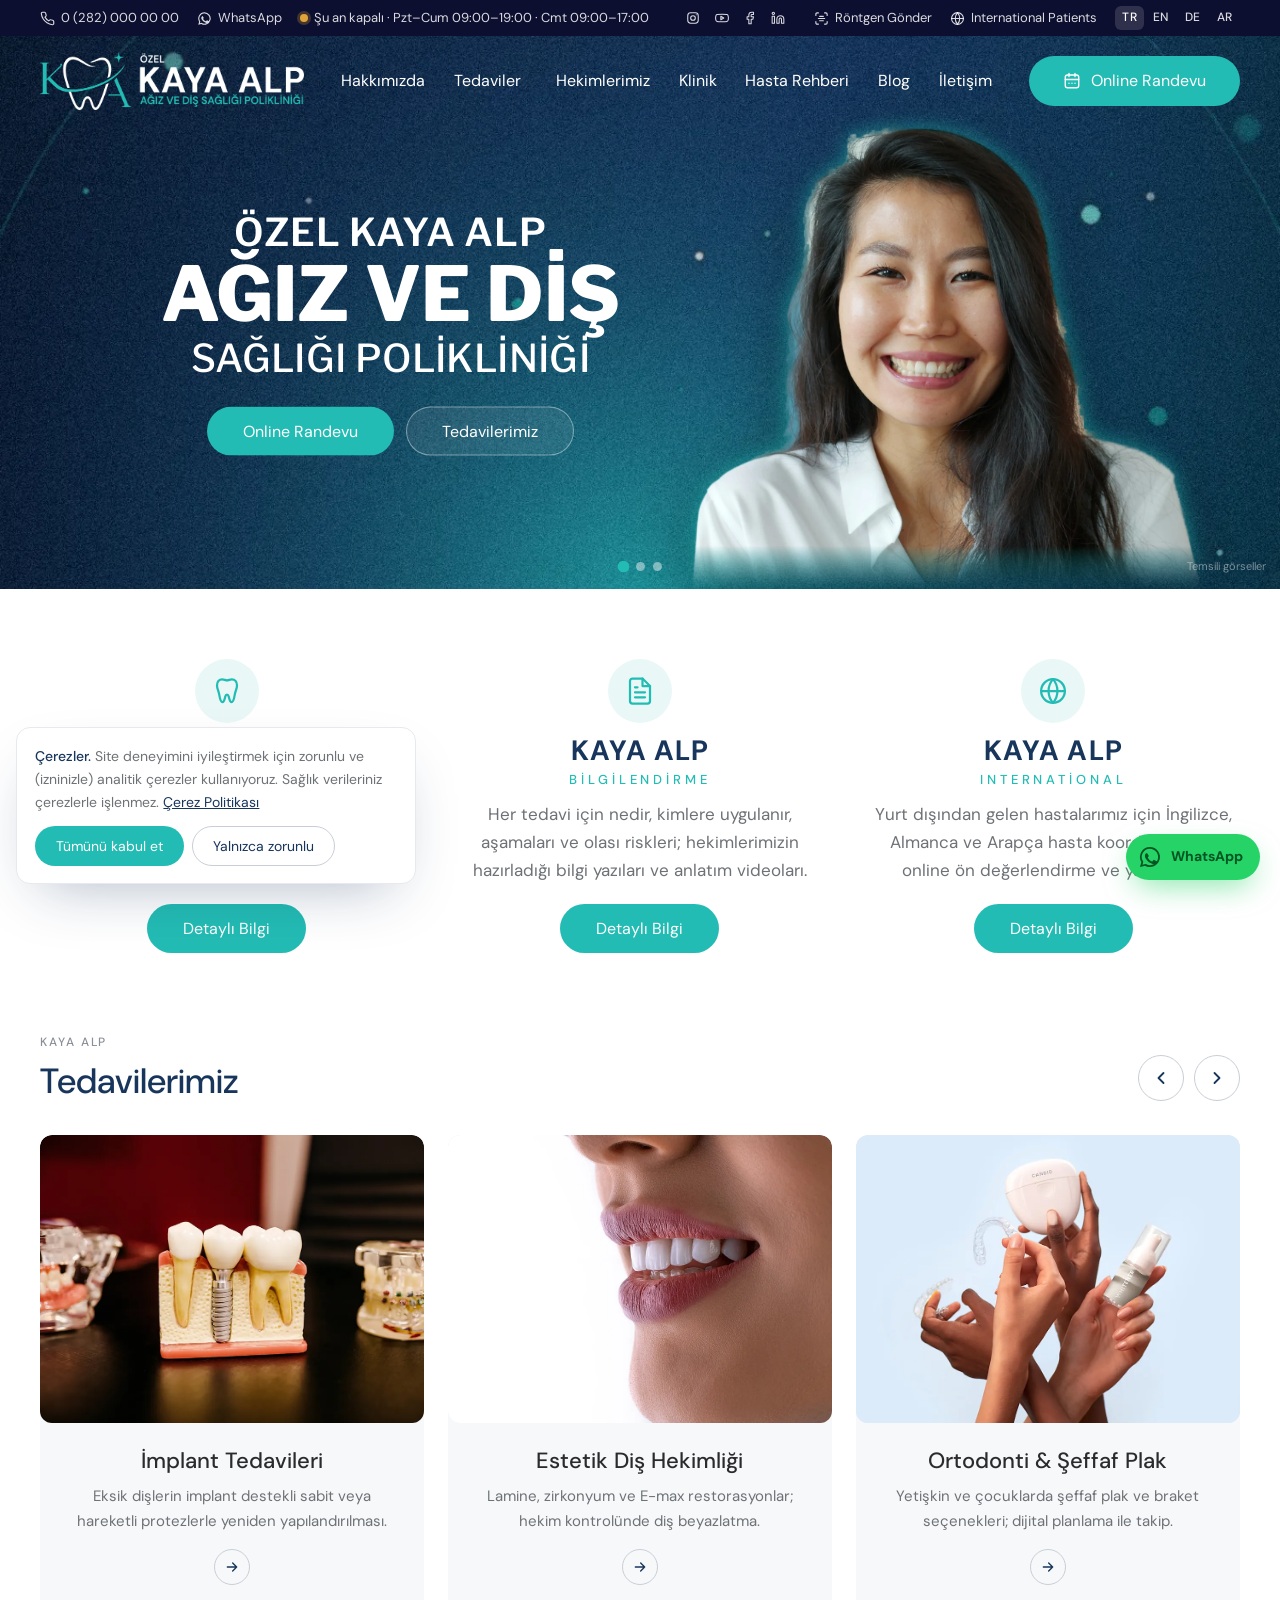
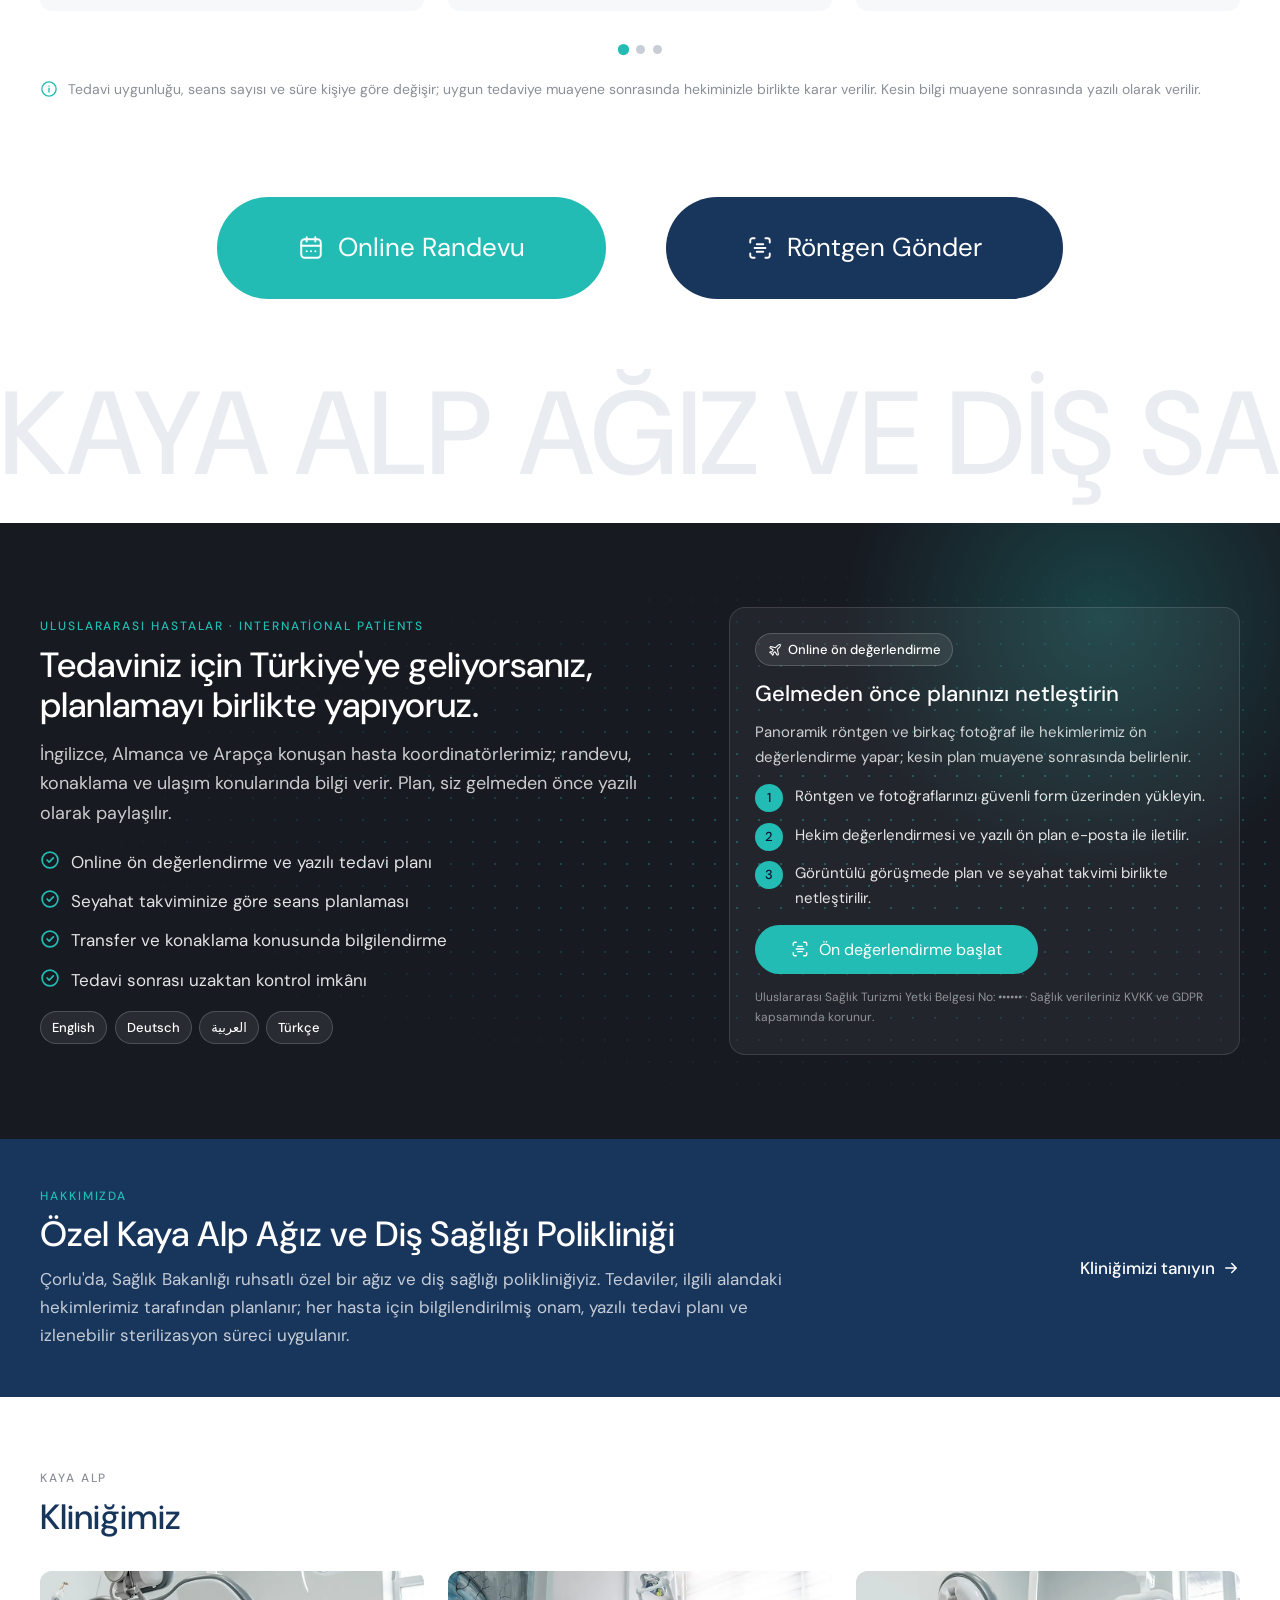
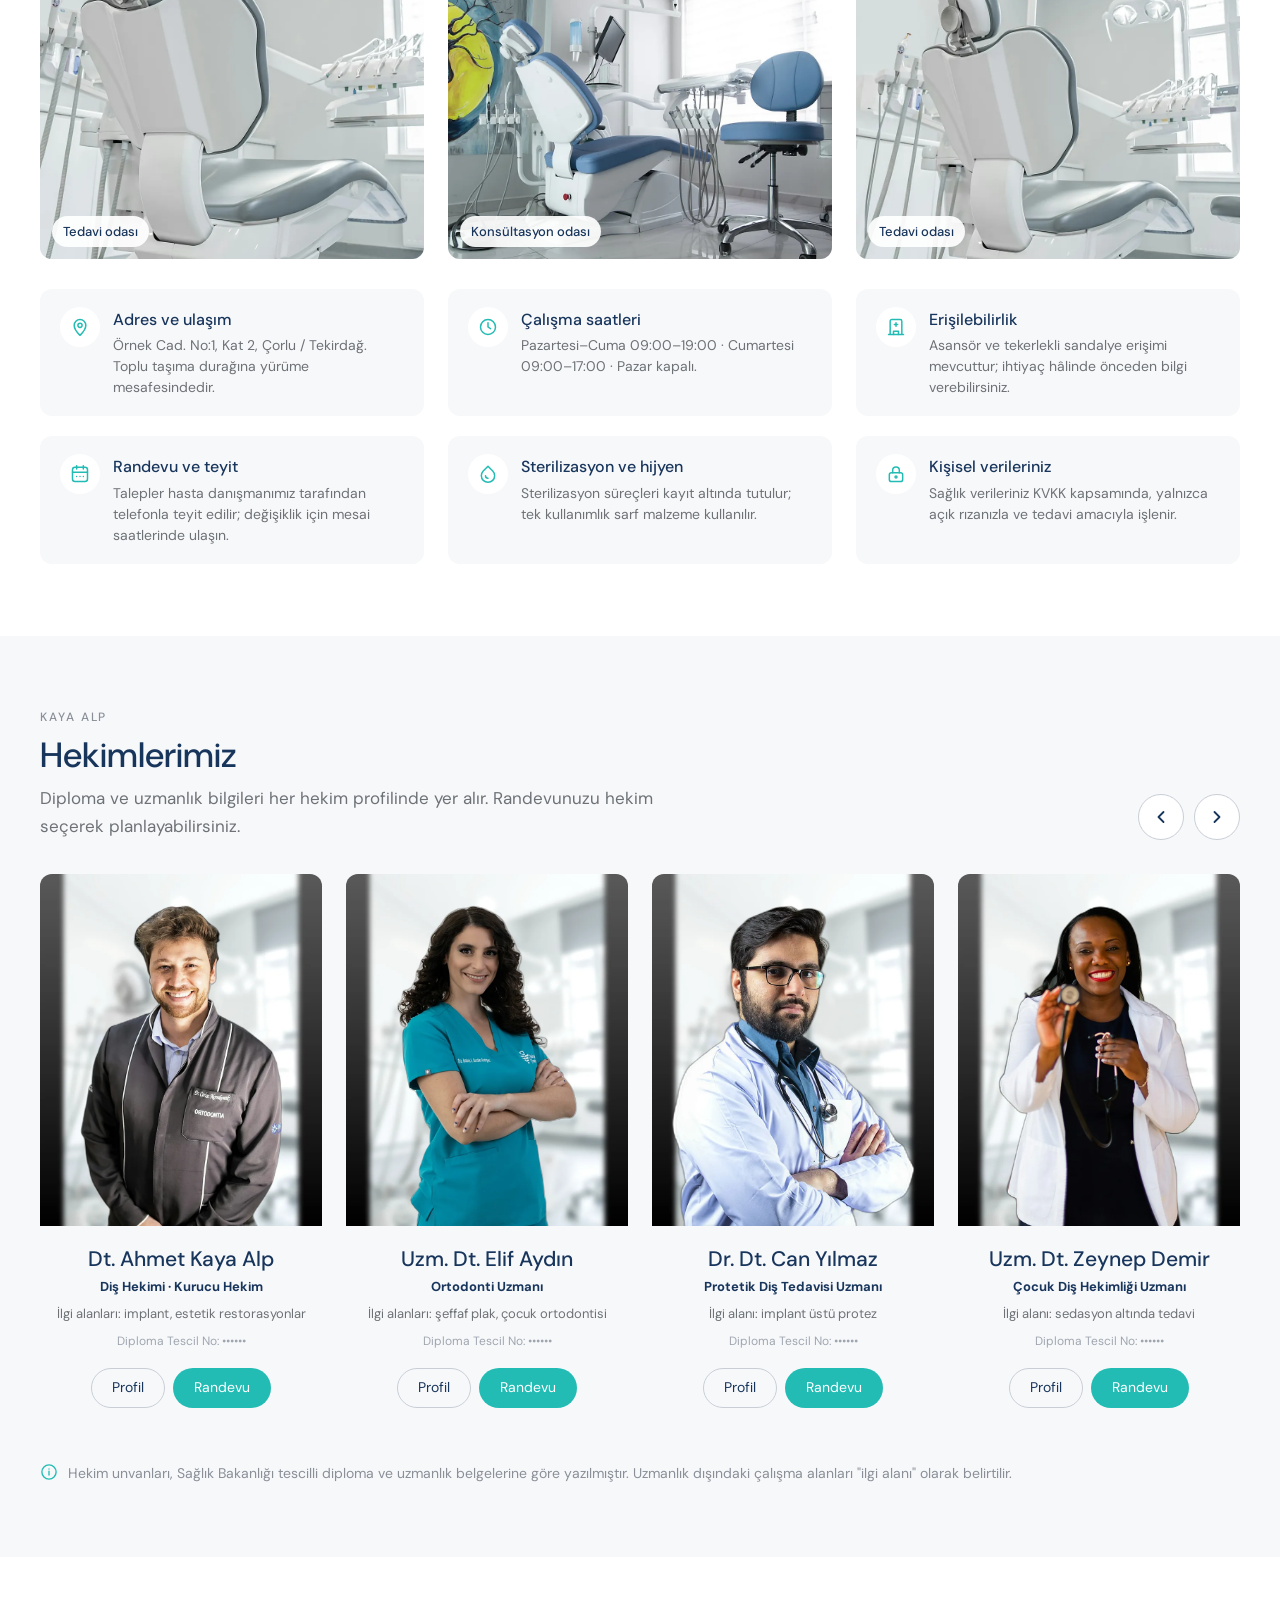
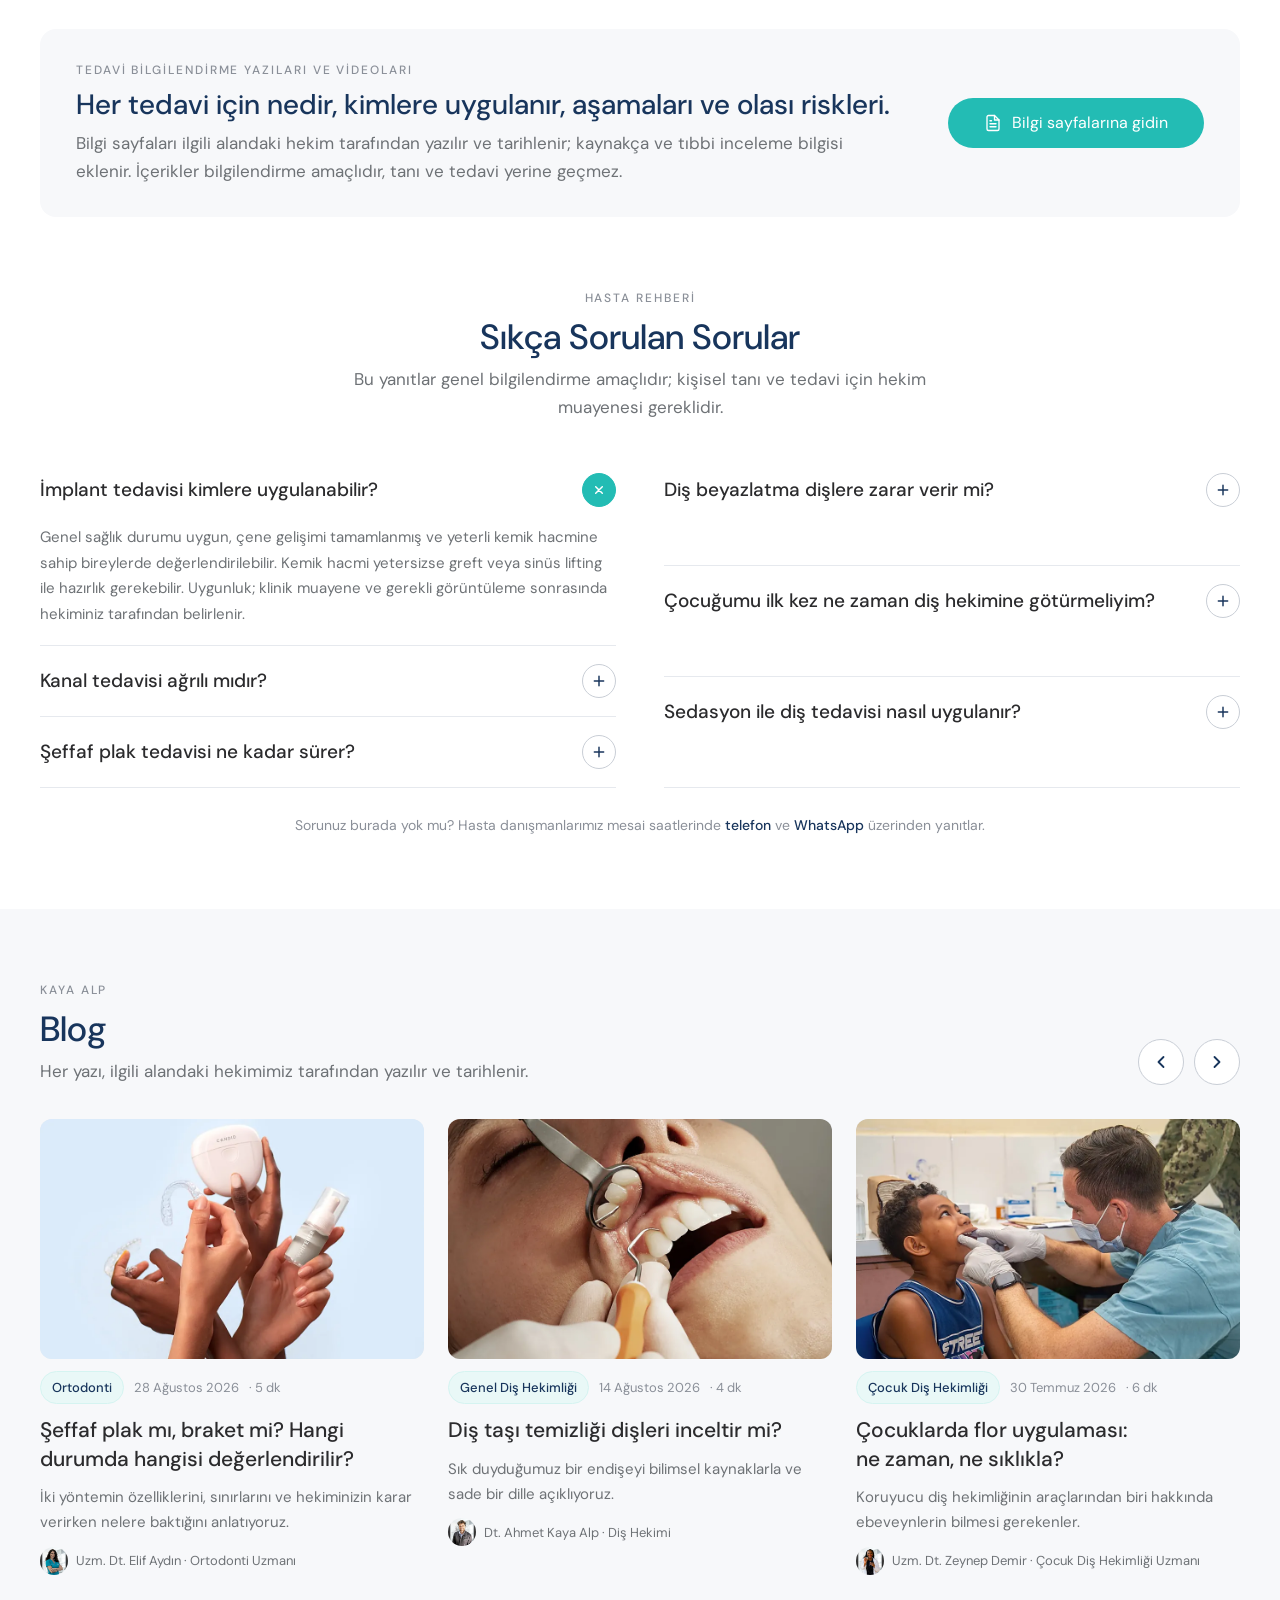
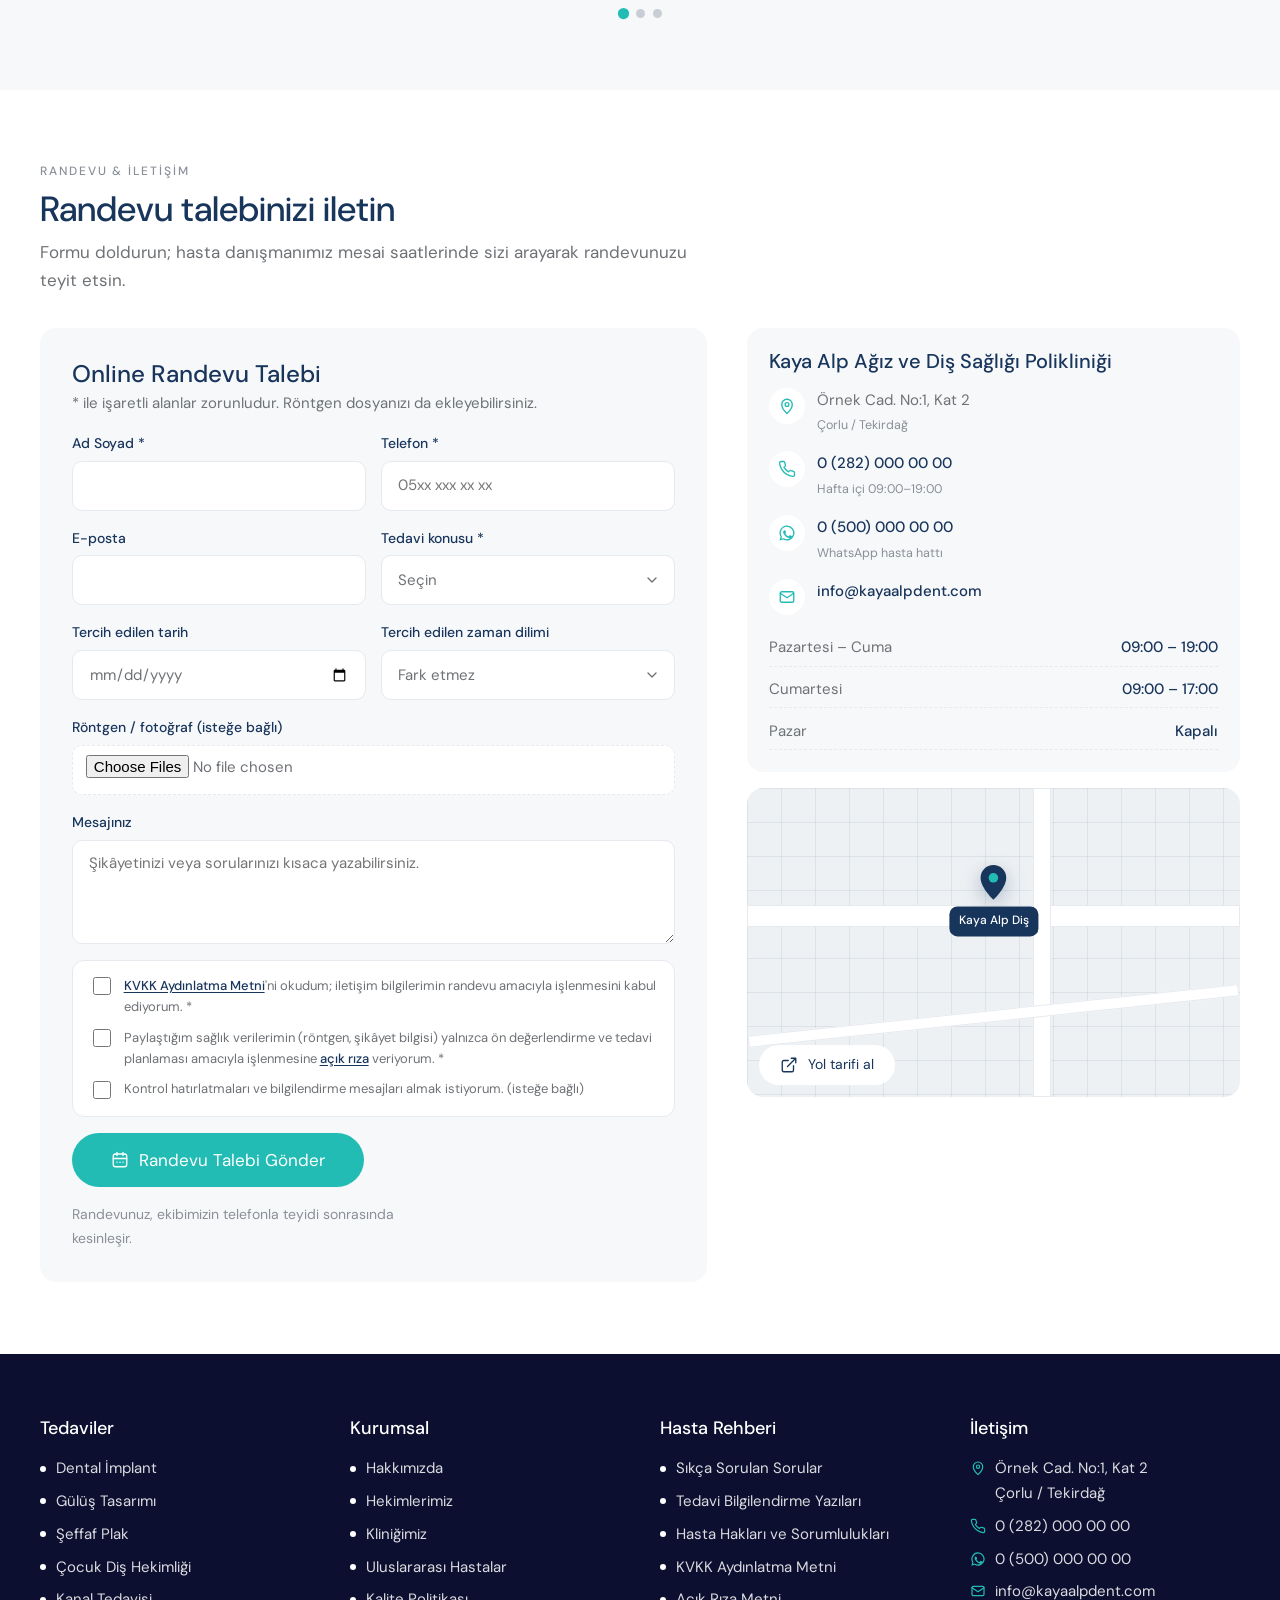
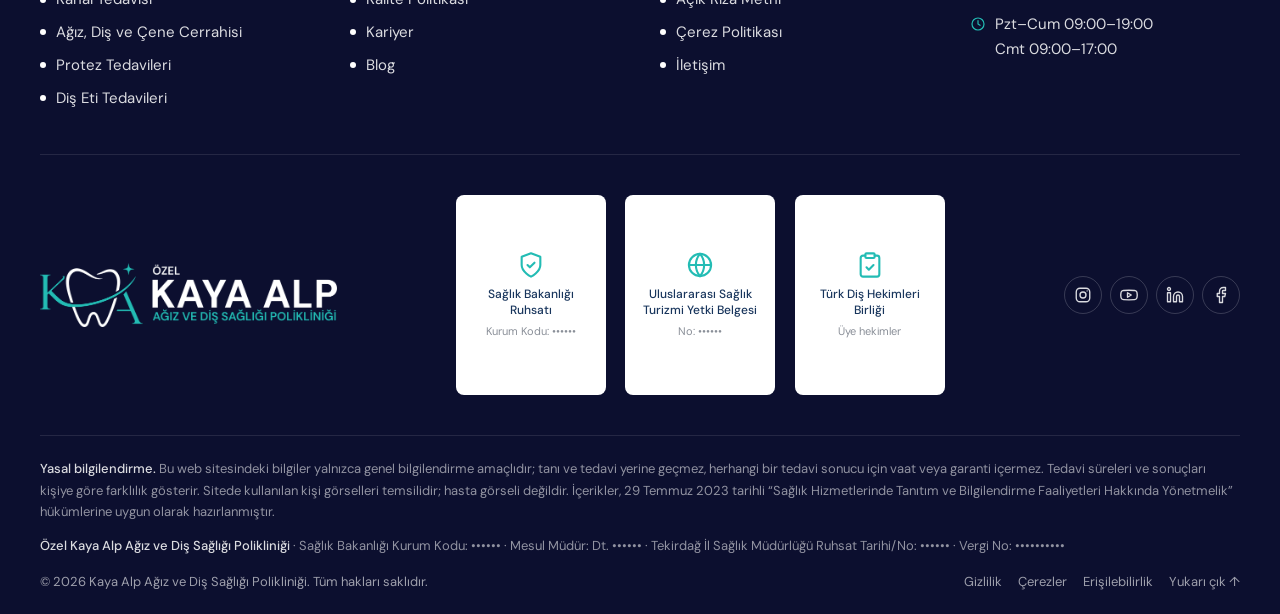
==== commit 5b933e47: "v0.6 preview build" ====
--- a/index.html
+++ b/index.html
@@ -12,7 +12,7 @@
   <link rel="alternate" hreflang="ar" href="https://kayaalpdent.com/ar/">
   <link rel="alternate" hreflang="x-default" href="https://kayaalpdent.com/">
   <meta name="robots" content="index, follow, max-image-preview:large, max-snippet:-1">
-  <meta name="theme-color" content="#18355C">
+  <meta name="theme-color" content="#0C0F2F">
   <meta property="og:type" content="website">
   <meta property="og:locale" content="tr_TR">
   <meta property="og:site_name" content="Kaya Alp Ağız ve Diş Sağlığı Polikliniği">
@@ -24,10 +24,10 @@
   <link rel="icon" href="assets/img/favicon.svg" type="image/svg+xml">
   <link rel="preconnect" href="https://fonts.googleapis.com">
   <link rel="preconnect" href="https://fonts.gstatic.com" crossorigin>
-  <link rel="stylesheet" href="https://fonts.googleapis.com/css2?family=DM+Sans:opsz,wght@9..40,500..800&family=Quicksand:wght@400;500;600;700&display=swap">
+  <link rel="stylesheet" href="https://fonts.googleapis.com/css2?family=DM+Sans:opsz,wght@9..40,400..700&family=Libre+Franklin:wght@500;600;800&display=swap">
   <link rel="preload" as="image" href="assets/img/hero-bg.webp" type="image/webp" media="(min-width: 721px)">
   <link rel="preload" as="image" href="assets/img/hero-person.webp" type="image/webp">
-  <link rel="stylesheet" href="assets/css/style.css?v=3">
+  <link rel="stylesheet" href="assets/css/style.css?v=6">
   <script>document.documentElement.className = document.documentElement.className.replace('no-js', 'js');</script>
   <script type="application/ld+json">
   {
@@ -131,6 +131,8 @@
     <symbol id="i-youtube" viewBox="0 0 24 24" fill="none" stroke="currentColor" stroke-width="1.8" stroke-linecap="round" stroke-linejoin="round"><path d="M22.5 8.2a3 3 0 0 0-2.1-2.1C18.6 5.6 12 5.6 12 5.6s-6.6 0-8.4.5A3 3 0 0 0 1.5 8.2 31 31 0 0 0 1 12a31 31 0 0 0 .5 3.8 3 3 0 0 0 2.1 2.1c1.8.5 8.4.5 8.4.5s6.6 0 8.4-.5a3 3 0 0 0 2.1-2.1A31 31 0 0 0 23 12a31 31 0 0 0-.5-3.8z"/><path d="m10 15 5-3-5-3z"/></symbol>
     <symbol id="i-linkedin" viewBox="0 0 24 24" fill="none" stroke="currentColor" stroke-width="1.8" stroke-linecap="round" stroke-linejoin="round"><path d="M16 8a6 6 0 0 1 6 6v7h-4v-7a2 2 0 0 0-4 0v7h-4v-7a6 6 0 0 1 6-6z"/><rect x="2" y="9" width="4" height="12"/><circle cx="4" cy="4" r="2"/></symbol>
     <symbol id="i-facebook" viewBox="0 0 24 24" fill="none" stroke="currentColor" stroke-width="1.8" stroke-linecap="round" stroke-linejoin="round"><path d="M18 2h-3a5 5 0 0 0-5 5v3H7v4h3v8h4v-8h3l1-4h-4V7a1 1 0 0 1 1-1h3z"/></symbol>
+    <symbol id="i-chevron-l" viewBox="0 0 24 24" fill="none" stroke="currentColor" stroke-width="2.2" stroke-linecap="round" stroke-linejoin="round"><path d="m15 6-6 6 6 6"/></symbol>
+    <symbol id="i-arrow-l" viewBox="0 0 24 24" fill="none" stroke="currentColor" stroke-width="2" stroke-linecap="round" stroke-linejoin="round"><path d="M19 12H5M11 6l-6 6 6 6"/></symbol>
   </defs>
 </svg>
 <!-- @/shared:sprite -->
@@ -145,6 +147,7 @@
         <span class="topbar__item"><span class="status-dot" data-open-dot></span><span class="topbar__hours-text" data-open-text>Pzt–Cum 09:00–19:00 · Cmt 09:00–17:00</span></span>
       </div>
       <div class="topbar__group topbar__group--right">
+        <span class="topbar__social"><a href="#" aria-label="Instagram"><svg><use href="#i-instagram"/></svg></a><a href="#" aria-label="YouTube"><svg><use href="#i-youtube"/></svg></a><a href="#" aria-label="Facebook"><svg><use href="#i-facebook"/></svg></a><a href="#" aria-label="LinkedIn"><svg><use href="#i-linkedin"/></svg></a></span>
         <a href="#randevu"><svg><use href="#i-scan"/></svg>Röntgen Gönder</a>
         <a href="#uluslararasi"><svg><use href="#i-globe"/></svg>International Patients</a>
         <nav class="lang" aria-label="Dil seçimi"><a href="#" aria-current="true" hreflang="tr">TR</a><a href="#" hreflang="en">EN</a><a href="#" hreflang="de">DE</a><a href="#" hreflang="ar">AR</a></nav>
@@ -161,12 +164,13 @@
 
       <nav class="nav" aria-label="Ana menü">
         <ul class="nav__list">
+          <li class="nav__item"><a class="nav__link" href="#hakkimizda">Hakkımızda</a></li>
           <li class="nav__item has-mega">
             <button class="nav__link" type="button" aria-expanded="false" aria-controls="mega-tedaviler">Tedaviler <svg><use href="#i-chevron"/></svg></button>
             <div class="mega" id="mega-tedaviler">
               <div class="mega__panel">
                 <div class="mega__col">
-                  <div class="mega__head"><span><svg><use href="#i-implant"/></svg></span><div><h4>İmplant</h4><small>Eksik diş çözümleri</small></div></div>
+                  <div class="mega__head"><span><svg><use href="#i-implant"/></svg></span><div><h4>İmplant</h4><small>Eksik diş tedavileri</small></div></div>
                   <a href="tedaviler/implant.html">Dental İmplant <svg><use href="#i-arrow"/></svg></a>
                   <a href="tedaviler/implant.html#all-on-4">All-on-4 / All-on-6 <svg><use href="#i-arrow"/></svg></a>
                   <a href="tedaviler/implant.html#ayni-gun">Aynı Gün İmplant <svg><use href="#i-arrow"/></svg></a>
@@ -209,7 +213,7 @@
                   <a href="#randevu"><svg><use href="#i-scan"/></svg>Röntgen gönder</a>
                   <a href="https://wa.me/905000000000"><svg><use href="#i-whatsapp"/></svg>WhatsApp'tan sor</a>
                   <span class="spacer"></span>
-                  <span style="color:var(--ink-3)">Uygun tedaviye muayene sonrasında hekiminizle birlikte karar verirsiniz.</span>
+                  <span class="muted">Uygun tedaviye muayene sonrasında hekiminizle birlikte karar verirsiniz.</span>
                 </div>
               </div>
             </div>
@@ -254,6 +258,7 @@
       <a href="tel:+902820000000"><span><svg><use href="#i-phone"/></svg></span>Ara</a>
     </div>
     <nav class="sheet__nav" aria-label="Mobil menü">
+      <a class="sheet__item" href="#hakkimizda" data-sheet-close><span class="ico"><svg><use href="#i-info"/></svg></span>Hakkımızda <svg><use href="#i-chevron-r"/></svg></a>
       <details>
         <summary class="sheet__item"><span class="ico"><svg><use href="#i-grid"/></svg></span>Tedaviler <svg><use href="#i-chevron"/></svg></summary>
         <div class="sheet__sub">
@@ -271,7 +276,7 @@
       <a class="sheet__item" href="#klinik" data-sheet-close><span class="ico"><svg><use href="#i-hospital"/></svg></span>Kliniğimiz <svg><use href="#i-chevron-r"/></svg></a>
       <a class="sheet__item" href="#uluslararasi" data-sheet-close><span class="ico"><svg><use href="#i-globe"/></svg></span>Uluslararası Hastalar <svg><use href="#i-chevron-r"/></svg></a>
       <a class="sheet__item" href="#sss" data-sheet-close><span class="ico"><svg><use href="#i-file"/></svg></span>Hasta Rehberi &amp; SSS <svg><use href="#i-chevron-r"/></svg></a>
-      <a class="sheet__item" href="#blog" data-sheet-close><span class="ico"><svg><use href="#i-heart"/></svg></span>Sağlık Köşesi <svg><use href="#i-chevron-r"/></svg></a>
+      <a class="sheet__item" href="#blog" data-sheet-close><span class="ico"><svg><use href="#i-heart"/></svg></span>Blog <svg><use href="#i-chevron-r"/></svg></a>
       <a class="sheet__item" href="#iletisim" data-sheet-close><span class="ico"><svg><use href="#i-pin"/></svg></span>İletişim <svg><use href="#i-chevron-r"/></svg></a>
     </nav>
     <div class="sheet__foot">
@@ -284,351 +289,351 @@
 
 <main id="icerik">
 
-<!-- ================= HERO ================= -->
-<section class="hero" aria-labelledby="hero-title">
-  <picture class="hero__bg" aria-hidden="true">
-    <source media="(max-width: 720px)" srcset="assets/img/hero-bg-mobile.webp" type="image/webp">
-    <source media="(max-width: 720px)" srcset="assets/img/hero-bg-mobile.jpg">
-    <source srcset="assets/img/hero-bg.webp" type="image/webp">
-    <img src="assets/img/hero-bg.jpg" alt="" width="2400" height="1200" fetchpriority="high">
-  </picture>
-  <div class="container hero__inner">
-    <div class="hero__content">
-      <span class="eyebrow" data-hero="1"><svg><use href="#i-spark"/></svg>Özel Kaya Alp Ağız ve Diş Sağlığı Polikliniği</span>
-      <h1 id="hero-title" data-hero="2">Ağız ve diş sağlığında <em>bilgi</em> ve tedavi.</h1>
-      <p class="lead" data-hero="3">Kliniğimizde uygulanan tedaviler, hekimlerimiz ve çalışma saatlerimiz hakkında bilgi alabilir; randevu talebinizi iletebilirsiniz.</p>
-      <div class="hero__cta" data-hero="4">
-        <a class="btn btn--primary btn--lg" href="#randevu"><svg><use href="#i-calendar"/></svg>Online Randevu</a>
-        <a class="btn btn--outline btn--lg" href="https://wa.me/905000000000" target="_blank" rel="noopener"><svg><use href="#i-whatsapp"/></svg>WhatsApp'tan Yazın</a>
-      </div>
-      <ul class="hero__trust" data-hero="5">
-        <li><svg><use href="#i-check"/></svg>Sağlık Bakanlığı ruhsatlı</li>
-        <li><svg><use href="#i-check"/></svg>Hasta hakları ve KVKK uyumu</li>
-        <li><svg><use href="#i-check"/></svg>TR · EN · DE · AR</li>
+<!-- ================= HERO SLIDER ================= -->
+<section class="hero" id="hero" data-slider aria-roledescription="carousel" aria-label="Tanıtım slaytları" tabindex="-1">
+  <div class="slide is-active" role="group" aria-roledescription="slide" aria-label="1 / 3">
+    <picture class="slide__bg" aria-hidden="true">
+      <source media="(max-width: 720px)" srcset="assets/img/hero-bg-mobile.webp" type="image/webp">
+      <source media="(max-width: 720px)" srcset="assets/img/hero-bg-mobile.jpg">
+      <source srcset="assets/img/hero-bg.webp" type="image/webp">
+      <img src="assets/img/hero-bg.jpg" alt="" width="2400" height="1200" fetchpriority="high">
+    </picture>
+    <picture>
+      <source srcset="assets/img/hero-person.webp" type="image/webp">
+      <img class="slide__person" src="assets/img/hero-person.png" alt="Temsili görsel: gülümseyen bir kişi" width="1519" height="1300" fetchpriority="high">
+    </picture>
+    <div class="slide__text">
+      <h1 id="hero-title"><span class="slide__l1">Özel Kaya Alp</span><span class="slide__l2">Ağız ve Diş</span><span class="slide__l3">Sağlığı Polikliniği</span></h1>
+      <div class="slide__cta"><a class="btn btn--primary" href="#randevu">Online Randevu</a><a class="btn btn--ghost-light" href="#tedaviler">Tedavilerimiz</a></div>
+    </div>
+  </div>
+
+  <div class="slide" role="group" aria-roledescription="slide" aria-label="2 / 3" aria-hidden="true">
+    <picture class="slide__bg" aria-hidden="true">
+      <source media="(max-width: 720px)" srcset="assets/img/hero-bg-mobile.webp" type="image/webp">
+      <source srcset="assets/img/hero-bg.webp" type="image/webp">
+      <img src="assets/img/hero-bg.jpg" alt="" width="2400" height="1200" loading="lazy">
+    </picture>
+    <picture>
+      <source srcset="assets/img/hero-person-2.webp" type="image/webp">
+      <img class="slide__person" src="assets/img/hero-person-2.png" alt="Temsili görsel: diş hekimi" width="871" height="1300" loading="lazy">
+    </picture>
+    <div class="slide__text">
+      <p class="slide__title"><span class="slide__l1">Hekimlerimizden</span><span class="slide__l2">Bilgi</span><span class="slide__l3 slide__l3--sm">Tedavi bilgilendirme yazıları ve videoları</span></p>
+      <div class="slide__cta"><a class="btn btn--primary" href="#bilgi">Bilgi Sayfaları</a><a class="btn btn--ghost-light" href="#hekimler">Hekimlerimiz</a></div>
+    </div>
+  </div>
+
+  <div class="slide" role="group" aria-roledescription="slide" aria-label="3 / 3" aria-hidden="true">
+    <picture class="slide__bg" aria-hidden="true">
+      <source srcset="assets/img/clinic-chair-wide.webp" type="image/webp">
+      <img src="assets/img/clinic-chair-wide.jpg" alt="" width="1200" height="750" loading="lazy">
+    </picture>
+    <span class="slide__shade" aria-hidden="true"></span>
+    <div class="slide__text">
+      <p class="slide__title"><span class="slide__l1">International</span><span class="slide__l2">Patients</span><span class="slide__l3 slide__l3--sm">EN · DE · AR hasta koordinasyonu</span></p>
+      <div class="slide__cta"><a class="btn btn--primary" href="#uluslararasi">Bilgi Alın</a><a class="btn btn--ghost-light" href="#randevu">Röntgen Gönder</a></div>
+    </div>
+  </div>
+
+  <div class="hero__dots" role="tablist" aria-label="Slayt seçimi"></div>
+  <span class="hero__note" aria-hidden="true">Temsili görseller</span>
+</section>
+
+<!-- ================= BRAND TILES ================= -->
+<section aria-label="Kaya Alp hakkında kısa bilgi">
+  <div class="container tiles">
+    <div class="tile reveal">
+      <span class="tile__mark"><svg><use href="#i-tooth"/></svg></span>
+      <span class="tile__brand">Kaya Alp<span>Tedaviler</span></span>
+      <p>Kliniğimizde uygulanan ağız ve diş sağlığı tedavileri; ilgili alandaki hekimlerimiz tarafından planlanır ve uygulanır.</p>
+      <a class="btn btn--primary" href="#tedaviler">Detaylı Bilgi</a>
+    </div>
+    <div class="tile reveal" data-delay="1">
+      <span class="tile__mark"><svg><use href="#i-file"/></svg></span>
+      <span class="tile__brand">Kaya Alp<span>Bilgilendirme</span></span>
+      <p>Her tedavi için nedir, kimlere uygulanır, aşamaları ve olası riskleri; hekimlerimizin hazırladığı bilgi yazıları ve anlatım videoları.</p>
+      <a class="btn btn--primary" href="#bilgi">Detaylı Bilgi</a>
+    </div>
+    <div class="tile reveal" data-delay="2">
+      <span class="tile__mark"><svg><use href="#i-globe"/></svg></span>
+      <span class="tile__brand">Kaya Alp<span>International</span></span>
+      <p>Yurt dışından gelen hastalarımız için İngilizce, Almanca ve Arapça hasta koordinasyonu; online ön değerlendirme ve yazılı plan.</p>
+      <a class="btn btn--primary" href="#uluslararasi">Detaylı Bilgi</a>
+    </div>
+  </div>
+</section>
+
+<!-- ================= TREATMENTS CAROUSEL ================= -->
+<section class="sec" id="tedaviler" aria-labelledby="tedaviler-title" style="padding-top:24px">
+  <div class="container">
+    <div class="sec__head reveal">
+      <div><span class="eyebrow">Kaya Alp</span><h2 id="tedaviler-title">Tedavilerimiz</h2></div>
+      <div class="arrows"><button class="arrow" type="button" data-prev="tx" aria-label="Önceki tedaviler"><svg><use href="#i-chevron-l"/></svg></button><button class="arrow" type="button" data-next="tx" aria-label="Sonraki tedaviler"><svg><use href="#i-chevron-r"/></svg></button></div>
+    </div>
+    <div class="carousel reveal" data-carousel="tx">
+      <div class="carousel__track">
+        <a class="tcard" href="tedaviler/implant.html">
+          <div class="tcard__img"><picture><source srcset="assets/img/tx-implant.webp" type="image/webp"><img src="assets/img/tx-implant.jpg" alt="Dental implant modeli" loading="lazy" width="900" height="675"></picture></div>
+          <h3>İmplant Tedavileri</h3><p>Eksik dişlerin implant destekli sabit veya hareketli protezlerle yeniden yapılandırılması.</p>
+          <span class="tcard__go"><svg><use href="#i-arrow"/></svg></span>
+        </a>
+        <a class="tcard" href="#">
+          <div class="tcard__img"><picture><source srcset="assets/img/smile-closeup.webp" type="image/webp"><img src="assets/img/smile-closeup.jpg" alt="Doğal görünümlü dişler" loading="lazy" width="1000" height="750"></picture></div>
+          <h3>Estetik Diş Hekimliği</h3><p>Lamine, zirkonyum ve E-max restorasyonlar; hekim kontrolünde diş beyazlatma.</p>
+          <span class="tcard__go"><svg><use href="#i-arrow"/></svg></span>
+        </a>
+        <a class="tcard" href="#">
+          <div class="tcard__img"><picture><source srcset="assets/img/tx-aligner.webp" type="image/webp"><img src="assets/img/tx-aligner.jpg" alt="Şeffaf plak ve saklama kutusu" loading="lazy" width="900" height="675"></picture></div>
+          <h3>Ortodonti &amp; Şeffaf Plak</h3><p>Yetişkin ve çocuklarda şeffaf plak ve braket seçenekleri; dijital planlama ile takip.</p>
+          <span class="tcard__go"><svg><use href="#i-arrow"/></svg></span>
+        </a>
+        <a class="tcard" href="#">
+          <div class="tcard__img"><picture><source srcset="assets/img/tx-kids.webp" type="image/webp"><img src="assets/img/tx-kids.jpg" alt="Çocuk diş hekimi küçük hastasının dişlerini kontrol ediyor" loading="lazy" width="900" height="675"></picture></div>
+          <h3>Çocuk Diş Hekimliği</h3><p>Koruyucu uygulamalar ve süt dişi tedavileri; gerektiğinde sedasyon desteği.</p>
+          <span class="tcard__go"><svg><use href="#i-arrow"/></svg></span>
+        </a>
+        <a class="tcard" href="#">
+          <div class="tcard__img"><picture><source srcset="assets/img/tx-exam.webp" type="image/webp"><img src="assets/img/tx-exam.jpg" alt="Diş hekimi ayna ve sond ile muayene yapıyor" loading="lazy" width="900" height="675"></picture></div>
+          <h3>Kanal Tedavisi</h3><p>Kök kanal tedavisi; tekrarlayan kanal tedavileri ve fiber post uygulamaları.</p>
+          <span class="tcard__go"><svg><use href="#i-arrow"/></svg></span>
+        </a>
+        <a class="tcard" href="#">
+          <div class="tcard__img"><picture><source srcset="assets/img/tx-surgery.webp" type="image/webp"><img src="assets/img/tx-surgery.jpg" alt="Cerrahi ekip steril ortamda işlem uyguluyor" loading="lazy" width="900" height="675"></picture></div>
+          <h3>Ağız, Diş ve Çene Cerrahisi</h3><p>Gömülü diş çekimi, kist operasyonları, sinüs lifting ve kemik greftleme.</p>
+          <span class="tcard__go"><svg><use href="#i-arrow"/></svg></span>
+        </a>
+        <a class="tcard" href="#">
+          <div class="tcard__img"><picture><source srcset="assets/img/tx-scanner.webp" type="image/webp"><img src="assets/img/tx-scanner.jpg" alt="Hekim ağız içi tarayıcı ile dijital ölçü alıyor" loading="lazy" width="900" height="675"></picture></div>
+          <h3>Protez Tedavileri</h3><p>Hareketli, hibrit ve implant üstü protezler; ölçü ve prova seanslarıyla üretim.</p>
+          <span class="tcard__go"><svg><use href="#i-arrow"/></svg></span>
+        </a>
+        <a class="tcard" href="#">
+          <div class="tcard__img"><picture><source srcset="assets/img/patient-man.webp" type="image/webp"><img src="assets/img/patient-man.jpg" alt="Hekim, hastasının diş etlerini kontrol ediyor" loading="lazy" width="1000" height="750"></picture></div>
+          <h3>Diş Eti Tedavileri</h3><p>Diş taşı temizliği, flap operasyonu ve diş eti çekilmesinde greft uygulamaları.</p>
+          <span class="tcard__go"><svg><use href="#i-arrow"/></svg></span>
+        </a>
+      </div>
+      <div class="dots" data-dots="tx" aria-label="Tedavi sayfaları"></div>
+    </div>
+    <p class="tx-note reveal"><svg><use href="#i-info"/></svg>Tedavi uygunluğu, seans sayısı ve süre kişiye göre değişir; uygun tedaviye muayene sonrasında hekiminizle birlikte karar verilir. Kesin bilgi muayene sonrasında yazılı olarak verilir.</p>
+  </div>
+</section>
+
+<!-- ================= XL CTA ROW ================= -->
+<section aria-label="Randevu ve röntgen">
+  <div class="container cta-row">
+    <a class="btn btn--xl reveal" href="#randevu"><svg><use href="#i-calendar"/></svg>Online Randevu</a>
+    <a class="btn btn--xl btn--navy reveal" data-delay="1" href="#randevu"><svg><use href="#i-scan"/></svg>Röntgen Gönder</a>
+  </div>
+</section>
+
+<!-- ================= MARQUEE ================= -->
+<div class="marquee" aria-hidden="true">
+  <div class="marquee__track">
+    <span class="marquee__item">Kaya Alp Ağız ve Diş Sağlığı Polikliniği</span><span class="marquee__item">Çorlu / Tekirdağ</span><span class="marquee__item">Pzt–Cum 09:00–19:00</span>
+    <span class="marquee__item">Kaya Alp Ağız ve Diş Sağlığı Polikliniği</span><span class="marquee__item">Çorlu / Tekirdağ</span><span class="marquee__item">Pzt–Cum 09:00–19:00</span>
+  </div>
+</div>
+
+<!-- ================= INTERNATIONAL (DARK BAND) ================= -->
+<section class="band-dark" id="uluslararasi" aria-labelledby="intl-title">
+  <div class="container band-dark__inner">
+    <div class="reveal">
+      <span class="eyebrow">Uluslararası Hastalar · International Patients</span>
+      <h2 id="intl-title">Tedaviniz için Türkiye'ye geliyorsanız, planlamayı birlikte yapıyoruz.</h2>
+      <p class="lead" style="margin-top:.9rem">İngilizce, Almanca ve Arapça konuşan hasta koordinatörlerimiz; randevu, konaklama ve ulaşım konularında bilgi verir. Plan, siz gelmeden önce yazılı olarak paylaşılır.</p>
+      <ul class="intl__list">
+        <li><svg><use href="#i-check"/></svg>Online ön değerlendirme ve yazılı tedavi planı</li>
+        <li><svg><use href="#i-check"/></svg>Seyahat takviminize göre seans planlaması</li>
+        <li><svg><use href="#i-check"/></svg>Transfer ve konaklama konusunda bilgilendirme</li>
+        <li><svg><use href="#i-check"/></svg>Tedavi sonrası uzaktan kontrol imkânı</li>
       </ul>
-    </div>
-
-    <div class="hero__stage" data-hero="v">
-      <span class="hero__halo" aria-hidden="true"></span>
-      <svg class="hero__swoosh" viewBox="0 0 100 100" preserveAspectRatio="none" aria-hidden="true">
-        <path class="arc" d="M-6 72C20 108 74 104 106 26"/>
-        <g class="mover" opacity="0">
-          <path d="M0-4.5c.3 2.7 1 3.4 4.4 4.3C1 .7.3 1.4 0 4.5-.3 1.4-1 .7-4.4-.2-1-1.1-.3-1.8 0-4.5z"/>
-          <animateMotion dur="2.1s" begin="0.6s" fill="freeze" calcMode="spline" keySplines=".4 0 .2 1" keyTimes="0;1" path="M-6 72C20 108 74 104 106 26"/>
-          <animate attributeName="opacity" values="0;1;1;0" keyTimes="0;.08;.85;1" dur="2.4s" begin="0.6s" fill="freeze"/>
-        </g>
-      </svg>
-      <picture>
-        <source srcset="assets/img/hero-person.webp" type="image/webp">
-        <img class="hero__person" src="assets/img/hero-person.png" alt="Temsili görsel: gülümseyen bir kişi" width="1519" height="1300" fetchpriority="high">
-      </picture>
-      <svg class="hero__spark" aria-hidden="true"><use href="#i-spark"/></svg>
-      <svg class="hero__spark hero__spark--sm" aria-hidden="true"><use href="#i-spark"/></svg>
-      <div class="float-card float-card--1" data-hero="f">
-        <div class="float-card__icon"><svg><use href="#i-calendar"/></svg></div>
-        <div><strong>Online randevu</strong><span>Pzt–Cum 09:00–19:00 · Cmt 09:00–17:00</span></div>
-      </div>
-      <div class="float-card float-card--2" data-hero="f">
-        <div class="float-card__icon"><svg><use href="#i-file"/></svg></div>
-        <div><strong>Tedavi bilgilendirme</strong><span>Hekimlerimizin bilgi yazıları</span></div>
-      </div>
-      <span class="hero__note" aria-hidden="true">Temsili görsel</span>
-      <div class="hero__badge" data-hero="b"><svg><use href="#i-clipboard"/></svg><div><strong>Bilgilendirilmiş onam</strong><small>her tedavi öncesinde</small></div></div>
-    </div>
-  </div>
-  <div class="hero__ticker" aria-hidden="true">
-    <div class="ticker__track"><span class="ticker__item"><svg><use href="#i-spark"/></svg>İmplant Tedavileri</span><span class="ticker__item"><svg><use href="#i-spark"/></svg>Ortodonti ve Şeffaf Plak</span><span class="ticker__item"><svg><use href="#i-spark"/></svg>Çocuk Diş Hekimliği</span><span class="ticker__item"><svg><use href="#i-spark"/></svg>Kanal Tedavisi</span><span class="ticker__item"><svg><use href="#i-spark"/></svg>Protez Tedavileri</span><span class="ticker__item"><svg><use href="#i-spark"/></svg>Diş Eti Tedavileri</span><span class="ticker__item"><svg><use href="#i-spark"/></svg>Ağız, Diş ve Çene Cerrahisi</span><span class="ticker__item"><svg><use href="#i-spark"/></svg>Estetik Diş Hekimliği</span><span class="ticker__item"><svg><use href="#i-spark"/></svg>Pzt–Cum 09:00–19:00 · Cmt 09:00–17:00</span><span class="ticker__item"><svg><use href="#i-spark"/></svg>TR · EN · DE · AR Hasta Koordinasyonu</span><span class="ticker__item"><svg><use href="#i-spark"/></svg>İmplant Tedavileri</span><span class="ticker__item"><svg><use href="#i-spark"/></svg>Ortodonti ve Şeffaf Plak</span><span class="ticker__item"><svg><use href="#i-spark"/></svg>Çocuk Diş Hekimliği</span><span class="ticker__item"><svg><use href="#i-spark"/></svg>Kanal Tedavisi</span><span class="ticker__item"><svg><use href="#i-spark"/></svg>Protez Tedavileri</span><span class="ticker__item"><svg><use href="#i-spark"/></svg>Diş Eti Tedavileri</span><span class="ticker__item"><svg><use href="#i-spark"/></svg>Ağız, Diş ve Çene Cerrahisi</span><span class="ticker__item"><svg><use href="#i-spark"/></svg>Estetik Diş Hekimliği</span><span class="ticker__item"><svg><use href="#i-spark"/></svg>Pzt–Cum 09:00–19:00 · Cmt 09:00–17:00</span><span class="ticker__item"><svg><use href="#i-spark"/></svg>TR · EN · DE · AR Hasta Koordinasyonu</span></div>
-  </div>
-</section>
-
-<!-- ================= TREATMENTS ================= -->
-<section class="section" id="tedaviler" aria-labelledby="tedaviler-title">
+      <div class="intl__langs"><span class="chip chip--dark">English</span><span class="chip chip--dark">Deutsch</span><span class="chip chip--dark">العربية</span><span class="chip chip--dark">Türkçe</span></div>
+    </div>
+    <div class="intl__card reveal" data-delay="1">
+      <span class="chip chip--dark"><svg><use href="#i-plane"/></svg>Online ön değerlendirme</span>
+      <h3>Gelmeden önce planınızı netleştirin</h3>
+      <p>Panoramik röntgen ve birkaç fotoğraf ile hekimlerimiz ön değerlendirme yapar; kesin plan muayene sonrasında belirlenir.</p>
+      <ol class="intl__steps">
+        <li><b>1</b><span>Röntgen ve fotoğraflarınızı güvenli form üzerinden yükleyin.</span></li>
+        <li><b>2</b><span>Hekim değerlendirmesi ve yazılı ön plan e-posta ile iletilir.</span></li>
+        <li><b>3</b><span>Görüntülü görüşmede plan ve seyahat takvimi birlikte netleştirilir.</span></li>
+      </ol>
+      <a class="btn btn--primary" href="#randevu"><svg><use href="#i-scan"/></svg>Ön değerlendirme başlat</a>
+      <span class="intl__note">Uluslararası Sağlık Turizmi Yetki Belgesi No: •••••• · Sağlık verileriniz KVKK ve GDPR kapsamında korunur.</span>
+    </div>
+  </div>
+</section>
+
+<!-- ================= ABOUT (NAVY BAND) ================= -->
+<section class="band-navy" id="hakkimizda" aria-labelledby="about-title">
+  <div class="container band-navy__inner">
+    <div class="reveal">
+      <span class="eyebrow">Hakkımızda</span>
+      <h2 id="about-title">Özel Kaya Alp Ağız ve Diş Sağlığı Polikliniği</h2>
+      <p>Çorlu'da, Sağlık Bakanlığı ruhsatlı özel bir ağız ve diş sağlığı polikliniğiyiz. Tedaviler, ilgili alandaki hekimlerimiz tarafından planlanır; her hasta için bilgilendirilmiş onam, yazılı tedavi planı ve izlenebilir sterilizasyon süreci uygulanır.</p>
+    </div>
+    <a class="link-arrow reveal" data-delay="1" href="#klinik">Kliniğimizi tanıyın <svg><use href="#i-arrow"/></svg></a>
+  </div>
+</section>
+
+<!-- ================= CLINIC ================= -->
+<section class="sec" id="klinik" aria-labelledby="klinik-title">
   <div class="container">
-    <div class="quick" aria-label="Hızlı erişim">
-      <a class="quick__item reveal" href="#randevu"><span class="quick__icon"><svg><use href="#i-calendar"/></svg></span><span><strong>Online Randevu</strong><span>Size uygun saati seçin</span></span><svg><use href="#i-arrow"/></svg></a>
-      <a class="quick__item reveal" data-delay="1" href="#randevu"><span class="quick__icon"><svg><use href="#i-scan"/></svg></span><span><strong>Röntgen Gönder</strong><span>Hekim ön değerlendirmesi</span></span><svg><use href="#i-arrow"/></svg></a>
-      <a class="quick__item reveal" data-delay="2" href="#uluslararasi"><span class="quick__icon"><svg><use href="#i-globe"/></svg></span><span><strong>Uluslararası Hastalar</strong><span>EN · DE · AR koordinasyon</span></span><svg><use href="#i-arrow"/></svg></a>
-      <a class="quick__item quick__item--alert reveal" data-delay="3" href="tel:+902820000000"><span class="quick__icon"><svg><use href="#i-alert"/></svg></span><span><strong>Diş Ağrısı</strong><span>Mesai saatlerinde telefonla ulaşın</span></span><svg><use href="#i-arrow"/></svg></a>
-    </div>
-
-    <div class="section-head section-head--row reveal">
-      <div>
-        <span class="eyebrow eyebrow--plain">Tedavilerimiz</span>
-        <h2 id="tedaviler-title">Ağız ve diş sağlığı hizmetlerimiz.</h2>
-        <p>Muayene, planlama ve tedavi; ilgili alandaki hekimlerimiz tarafından yürütülür. Uygun tedaviye muayene sonrasında birlikte karar verilir.</p>
-      </div>
-      <a class="link-arrow" href="#">Tüm tedaviler <svg><use href="#i-arrow"/></svg></a>
-    </div>
-
-    <div class="tx-grid rail">
-      <a class="tx-card reveal" href="tedaviler/implant.html">
-        <div class="tx-card__media"><picture><source srcset="assets/img/tx-implant.webp" type="image/webp"><img src="assets/img/tx-implant.jpg" alt="Dental implant modeli" loading="lazy" width="900" height="675"></picture><span class="tx-card__icon"><svg><use href="#i-implant"/></svg></span></div>
-        <div class="tx-card__body"><h3>İmplant Tedavileri</h3><p>Eksik dişlerin implant destekli sabit veya hareketli protezlerle yeniden yapılandırılması.</p><div class="tx-card__meta"><span><svg><use href="#i-clock"/></svg>Ortalama 3–6 ay</span><span><svg><use href="#i-zap"/></svg>Lokal anestezi</span></div></div>
-      </a>
-      <a class="tx-card reveal" data-delay="1" href="#">
-        <div class="tx-card__media"><picture><source srcset="assets/img/smile-closeup.webp" type="image/webp"><img src="assets/img/smile-closeup.jpg" alt="Doğal görünümlü dişler" loading="lazy" width="1000" height="750"></picture><span class="tx-card__icon"><svg><use href="#i-sparkle"/></svg></span></div>
-        <div class="tx-card__body"><h3>Estetik Diş Hekimliği</h3><p>Lamine, zirkonyum ve E-max restorasyonlar; hekim kontrolünde diş beyazlatma.</p><div class="tx-card__meta"><span><svg><use href="#i-clock"/></svg>1–3 seans</span><span><svg><use href="#i-zap"/></svg>Lokal anestezi</span></div></div>
-      </a>
-      <a class="tx-card reveal" data-delay="2" href="#">
-        <div class="tx-card__media"><picture><source srcset="assets/img/tx-aligner.webp" type="image/webp"><img src="assets/img/tx-aligner.jpg" alt="Şeffaf plak ve saklama kutusu" loading="lazy" width="900" height="675"></picture><span class="tx-card__icon"><svg><use href="#i-aligner"/></svg></span></div>
-        <div class="tx-card__body"><h3>Ortodonti &amp; Şeffaf Plak</h3><p>Yetişkin ve çocuklarda şeffaf plak ve braket seçenekleri; dijital planlama ile takip.</p><div class="tx-card__meta"><span><svg><use href="#i-clock"/></svg>6–24 ay</span><span><svg><use href="#i-calendar"/></svg>Düzenli kontrol</span></div></div>
-      </a>
-      <a class="tx-card reveal" data-delay="3" href="#">
-        <div class="tx-card__media"><picture><source srcset="assets/img/tx-kids.webp" type="image/webp"><img src="assets/img/tx-kids.jpg" alt="Çocuk diş hekimi küçük hastasının dişlerini kontrol ediyor" loading="lazy" width="900" height="675"></picture><span class="tx-card__icon"><svg><use href="#i-child"/></svg></span></div>
-        <div class="tx-card__body"><h3>Çocuk Diş Hekimliği</h3><p>Koruyucu uygulamalar ve süt dişi tedavileri; gerektiğinde sedasyon desteği.</p><div class="tx-card__meta"><span><svg><use href="#i-heart"/></svg>Koruyucu bakım</span><span><svg><use href="#i-check"/></svg>Gerekirse sedasyon</span></div></div>
-      </a>
-      <a class="tx-card reveal" href="#">
-        <div class="tx-card__media"><picture><source srcset="assets/img/tx-exam.webp" type="image/webp"><img src="assets/img/tx-exam.jpg" alt="Diş hekimi ayna ve sond ile muayene yapıyor" loading="lazy" width="900" height="675"></picture><span class="tx-card__icon"><svg><use href="#i-root"/></svg></span></div>
-        <div class="tx-card__body"><h3>Kanal Tedavisi</h3><p>Kök kanal tedavisi; tekrarlayan kanal tedavileri ve fiber post uygulamaları.</p><div class="tx-card__meta"><span><svg><use href="#i-clock"/></svg>1–2 seans</span><span><svg><use href="#i-zap"/></svg>Lokal anestezi</span></div></div>
-      </a>
-      <a class="tx-card reveal" data-delay="1" href="#">
-        <div class="tx-card__media"><picture><source srcset="assets/img/tx-surgery.webp" type="image/webp"><img src="assets/img/tx-surgery.jpg" alt="Cerrahi ekip steril ortamda işlem uyguluyor" loading="lazy" width="900" height="675"></picture><span class="tx-card__icon"><svg><use href="#i-surgery"/></svg></span></div>
-        <div class="tx-card__body"><h3>Ağız, Diş ve Çene Cerrahisi</h3><p>Gömülü diş çekimi, kist operasyonları, sinüs lifting ve kemik greftleme.</p><div class="tx-card__meta"><span><svg><use href="#i-zap"/></svg>Lokal / sedasyon</span><span><svg><use href="#i-calendar"/></svg>Kontrol 7–10. gün</span></div></div>
-      </a>
-      <a class="tx-card reveal" data-delay="2" href="#">
-        <div class="tx-card__media"><picture><source srcset="assets/img/tx-scanner.webp" type="image/webp"><img src="assets/img/tx-scanner.jpg" alt="Hekim ağız içi tarayıcı ile dijital ölçü alıyor" loading="lazy" width="900" height="675"></picture><span class="tx-card__icon"><svg><use href="#i-denture"/></svg></span></div>
-        <div class="tx-card__body"><h3>Protez Tedavileri</h3><p>Hareketli, hibrit ve implant üstü protezler; ölçü ve prova seanslarıyla üretim.</p><div class="tx-card__meta"><span><svg><use href="#i-clock"/></svg>2–4 seans</span><span><svg><use href="#i-check"/></svg>Prova seansları</span></div></div>
-      </a>
-      <a class="tx-card reveal" data-delay="3" href="#">
-        <div class="tx-card__media"><picture><source srcset="assets/img/patient-man.webp" type="image/webp"><img src="assets/img/patient-man.jpg" alt="Hekim, hastasının diş etlerini kontrol ediyor" loading="lazy" width="1000" height="750"></picture><span class="tx-card__icon"><svg><use href="#i-gum"/></svg></span></div>
-        <div class="tx-card__body"><h3>Diş Eti Tedavileri</h3><p>Diş taşı temizliği, flap operasyonu ve diş eti çekilmesinde greft uygulamaları.</p><div class="tx-card__meta"><span><svg><use href="#i-clock"/></svg>1–2 seans</span><span><svg><use href="#i-zap"/></svg>Lokal anestezi</span></div></div>
-      </a>
-    </div>
-    <p class="rail-hint">Kaydırarak keşfedin <svg width="14" height="14"><use href="#i-arrow"/></svg></p>
-    <p class="tx-note reveal"><svg><use href="#i-info"/></svg>Belirtilen süreler ortalama değerlerdir; tedavi uygunluğu, seans sayısı ve süre kişiye göre değişir. Kesin bilgi muayene sonrasında yazılı olarak verilir.</p>
-
-    <div class="feature reveal" id="bilgi">
-      <div class="feature__media">
-        <picture><source srcset="assets/img/patient-man.webp" type="image/webp"><img src="assets/img/patient-man.jpg" alt="Temsili görsel: hekim, hastasına tedavi seçeneklerini anlatıyor" loading="lazy" width="1000" height="750"></picture>
-        <span class="feature__play" aria-hidden="true"><svg><use href="#i-play"/></svg>Tedavi anlatım videosu</span>
-      </div>
-      <div class="feature__body">
-        <svg class="feature__spark" aria-hidden="true"><use href="#i-spark"/></svg>
-        <span class="chip chip--dark"><svg><use href="#i-file"/></svg>Bilgilendirme</span>
-        <h3>Tedavi bilgilendirme yazıları ve videoları</h3>
-        <p>Her tedavi için nedir, kimlere uygulanır, aşamaları nelerdir ve olası riskleri; hekimlerimizin hazırladığı bilgi sayfalarında ve anlatım videolarında yer alır.</p>
-        <ol class="feature__steps">
-          <li><b>1</b>İlgili alandaki hekim tarafından yazılır ve tarihlenir</li>
-          <li><b>2</b>Kaynakça ve tıbbi inceleme bilgisi eklenir</li>
-          <li><b>3</b>Tanı ve tedavi yerine geçmez; muayene gerektirir</li>
-        </ol>
-        <a class="btn btn--aqua" href="tedaviler/implant.html"><svg><use href="#i-file"/></svg>Bilgi sayfalarına gidin</a>
-        <span class="feature__note">Sağlık bilgileri yalnızca yetkili hekimler tarafından hazırlanır; içerikler bilgilendirme amaçlıdır.</span>
-      </div>
-    </div>
-  </div>
-</section>
-
-<!-- ================= PRINCIPLES ================= -->
-<section class="section section--white" id="neden" aria-labelledby="neden-title">
+    <div class="sec__head reveal">
+      <div><span class="eyebrow">Kaya Alp</span><h2 id="klinik-title">Kliniğimiz</h2></div>
+    </div>
+    <div class="gallery3 reveal" data-lightbox>
+      <figure><picture><source srcset="assets/img/clinic-chair-wide.webp" type="image/webp"><img src="assets/img/clinic-chair-wide.jpg" alt="Tedavi odası" loading="lazy" width="1200" height="750"></picture><figcaption>Tedavi odası</figcaption></figure>
+      <figure><picture><source srcset="assets/img/clinic-room.webp" type="image/webp"><img src="assets/img/clinic-room.jpg" alt="Konsültasyon odası" loading="lazy" width="1000" height="750"></picture><figcaption>Konsültasyon odası</figcaption></figure>
+      <figure><picture><source srcset="assets/img/clinic-chair-portrait.webp" type="image/webp"><img src="assets/img/clinic-chair-portrait.jpg" alt="Tedavi odası" loading="lazy" width="900" height="1200"></picture><figcaption>Tedavi odası</figcaption></figure>
+    </div>
+    <ul class="infos">
+      <li class="info reveal"><span class="ico"><svg><use href="#i-pin"/></svg></span><div><strong>Adres ve ulaşım</strong><small>Örnek Cad. No:1, Kat 2, Çorlu / Tekirdağ. Toplu taşıma durağına yürüme mesafesindedir.</small></div></li>
+      <li class="info reveal" data-delay="1"><span class="ico"><svg><use href="#i-clock"/></svg></span><div><strong>Çalışma saatleri</strong><small>Pazartesi–Cuma 09:00–19:00 · Cumartesi 09:00–17:00 · Pazar kapalı.</small></div></li>
+      <li class="info reveal" data-delay="2"><span class="ico"><svg><use href="#i-hospital"/></svg></span><div><strong>Erişilebilirlik</strong><small>Asansör ve tekerlekli sandalye erişimi mevcuttur; ihtiyaç hâlinde önceden bilgi verebilirsiniz.</small></div></li>
+      <li class="info reveal"><span class="ico"><svg><use href="#i-calendar"/></svg></span><div><strong>Randevu ve teyit</strong><small>Talepler hasta danışmanımız tarafından telefonla teyit edilir; değişiklik için mesai saatlerinde ulaşın.</small></div></li>
+      <li class="info reveal" data-delay="1"><span class="ico"><svg><use href="#i-droplet"/></svg></span><div><strong>Sterilizasyon ve hijyen</strong><small>Sterilizasyon süreçleri kayıt altında tutulur; tek kullanımlık sarf malzeme kullanılır.</small></div></li>
+      <li class="info reveal" data-delay="2"><span class="ico"><svg><use href="#i-lock"/></svg></span><div><strong>Kişisel verileriniz</strong><small>Sağlık verileriniz KVKK kapsamında, yalnızca açık rızanızla ve tedavi amacıyla işlenir.</small></div></li>
+    </ul>
+  </div>
+</section>
+
+<!-- ================= DOCTORS CAROUSEL ================= -->
+<section class="sec sec--card" id="hekimler" aria-labelledby="hekimler-title">
   <div class="container">
-    <div class="why">
+    <div class="sec__head reveal">
+      <div><span class="eyebrow">Kaya Alp</span><h2 id="hekimler-title">Hekimlerimiz</h2><p>Diploma ve uzmanlık bilgileri her hekim profilinde yer alır. Randevunuzu hekim seçerek planlayabilirsiniz.</p></div>
+      <div class="arrows"><button class="arrow" type="button" data-prev="docs" aria-label="Önceki hekimler"><svg><use href="#i-chevron-l"/></svg></button><button class="arrow" type="button" data-next="docs" aria-label="Sonraki hekimler"><svg><use href="#i-chevron-r"/></svg></button></div>
+    </div>
+    <div class="carousel carousel--4 reveal" data-carousel="docs">
+      <div class="carousel__track">
+        <article class="dcard">
+          <div class="dcard__img"><picture><source srcset="assets/img/dr-1.webp" type="image/webp"><img src="assets/img/dr-1.jpg" alt="Dt. Ahmet Kaya Alp" loading="lazy" width="800" height="1000"></picture></div>
+          <h3>Dt. Ahmet Kaya Alp</h3><span class="role">Diş Hekimi · Kurucu Hekim</span><span class="sub">İlgi alanları: implant, estetik restorasyonlar</span><span class="reg">Diploma Tescil No: ••••••</span>
+          <div class="actions"><a class="btn btn--outline btn--sm" href="#">Profil</a><a class="btn btn--primary btn--sm" href="#randevu">Randevu</a></div>
+        </article>
+        <article class="dcard">
+          <div class="dcard__img"><picture><source srcset="assets/img/dr-2.webp" type="image/webp"><img src="assets/img/dr-2.jpg" alt="Uzm. Dt. Elif Aydın" loading="lazy" width="800" height="1000"></picture></div>
+          <h3>Uzm. Dt. Elif Aydın</h3><span class="role">Ortodonti Uzmanı</span><span class="sub">İlgi alanları: şeffaf plak, çocuk ortodontisi</span><span class="reg">Diploma Tescil No: ••••••</span>
+          <div class="actions"><a class="btn btn--outline btn--sm" href="#">Profil</a><a class="btn btn--primary btn--sm" href="#randevu">Randevu</a></div>
+        </article>
+        <article class="dcard">
+          <div class="dcard__img"><picture><source srcset="assets/img/dr-3.webp" type="image/webp"><img src="assets/img/dr-3.jpg" alt="Dr. Dt. Can Yılmaz" loading="lazy" width="800" height="1000"></picture></div>
+          <h3>Dr. Dt. Can Yılmaz</h3><span class="role">Protetik Diş Tedavisi Uzmanı</span><span class="sub">İlgi alanı: implant üstü protez</span><span class="reg">Diploma Tescil No: ••••••</span>
+          <div class="actions"><a class="btn btn--outline btn--sm" href="#">Profil</a><a class="btn btn--primary btn--sm" href="#randevu">Randevu</a></div>
+        </article>
+        <article class="dcard">
+          <div class="dcard__img"><picture><source srcset="assets/img/dr-4.webp" type="image/webp"><img src="assets/img/dr-4.jpg" alt="Uzm. Dt. Zeynep Demir" loading="lazy" width="800" height="1000"></picture></div>
+          <h3>Uzm. Dt. Zeynep Demir</h3><span class="role">Çocuk Diş Hekimliği Uzmanı</span><span class="sub">İlgi alanı: sedasyon altında tedavi</span><span class="reg">Diploma Tescil No: ••••••</span>
+          <div class="actions"><a class="btn btn--outline btn--sm" href="#">Profil</a><a class="btn btn--primary btn--sm" href="#randevu">Randevu</a></div>
+        </article>
+      </div>
+      <div class="dots" data-dots="docs" aria-label="Hekim sayfaları"></div>
+    </div>
+    <p class="tx-note reveal"><svg><use href="#i-info"/></svg>Hekim unvanları, Sağlık Bakanlığı tescilli diploma ve uzmanlık belgelerine göre yazılmıştır. Uzmanlık dışındaki çalışma alanları "ilgi alanı" olarak belirtilir.</p>
+  </div>
+</section>
+
+<!-- ================= INFO ARTICLES (compact) ================= -->
+<section class="sec" id="bilgi" aria-labelledby="bilgi-title" style="padding-bottom:0">
+  <div class="container">
+    <div class="band-navy__inner" style="background:var(--card);border-radius:16px;padding:32px 36px">
       <div class="reveal">
-        <span class="eyebrow eyebrow--plain">Çalışma İlkelerimiz</span>
-        <h2 id="neden-title" style="margin-top:.9rem">Her hasta için aynı süreç, aynı standart.</h2>
-        <p class="lead" style="margin-top:.9rem">Bilgilendirilmiş onam, yazılı tedavi planı ve izlenebilir sterilizasyon; kliniğimizde her hasta için uygulanan standart süreçlerdir.</p>
-        <div class="why__grid">
-          <div class="why__item"><span><svg><use href="#i-users"/></svg></span><h3>İlgili alandaki hekim</h3><p>Her tedavi, o alanda yetkili hekim tarafından planlanır ve uygulanır.</p></div>
-          <div class="why__item"><span><svg><use href="#i-info"/></svg></span><h3>Açık bilgilendirme</h3><p>Tedavi seçenekleri, süreç ve olası riskler muayene sonrasında sizinle birlikte değerlendirilir.</p></div>
-          <div class="why__item"><span><svg><use href="#i-droplet"/></svg></span><h3>Sterilizasyon ve hijyen</h3><p>Sterilizasyon süreçleri kayıt altında tutulur; tek kullanımlık sarf malzeme kullanılır.</p></div>
-          <div class="why__item"><span><svg><use href="#i-file"/></svg></span><h3>Yazılı tedavi planı</h3><p>Seçenekler, seans sayısı, süre ve ücret bilgisi muayene sonrasında yazılı olarak sunulur.</p></div>
-        </div>
-      </div>
-      <div class="why__visual reveal" data-delay="1">
-        <img class="tooth" src="assets/img/brand/tooth.svg" alt="" aria-hidden="true" width="95" height="90">
-        <div class="main"><picture><source srcset="assets/img/smile-soft.webp" type="image/webp"><img src="assets/img/smile-soft.jpg" alt="Temsili görsel" loading="lazy" width="900" height="1199"></picture></div>
-        <div class="card1"><span><svg><use href="#i-clipboard"/></svg></span><div><strong>Bilgilendirilmiş onam</strong><small>Her tedavi öncesinde</small></div></div>
-        <div class="card2"><svg><use href="#i-shield"/></svg>Sağlık Bakanlığı ruhsatlı</div>
-      </div>
-    </div>
-    <div class="principles reveal">
-      <div class="principle"><span><svg><use href="#i-heart"/></svg></span><div><strong>Hasta hakları</strong><small>Hasta Hakları Yönetmeliği'ne uygun bilgilendirme ve onam süreci.</small></div></div>
-      <div class="principle"><span><svg><use href="#i-lock"/></svg></span><div><strong>KVKK uyumu</strong><small>Sağlık verileriniz yalnızca açık rızanızla ve tedavi amacıyla işlenir.</small></div></div>
-      <div class="principle"><span><svg><use href="#i-droplet"/></svg></span><div><strong>Sterilizasyon kaydı</strong><small>Her seans için izlenebilir sterilizasyon kaydı tutulur.</small></div></div>
-      <div class="principle"><span><svg><use href="#i-file"/></svg></span><div><strong>Yazılı plan ve ücret bilgisi</strong><small>Muayene sonrasında, tedaviye başlamadan önce paylaşılır.</small></div></div>
-    </div>
-  </div>
-</section>
-
-<!-- ================= PROCESS ================= -->
-<section class="section" id="surec" aria-labelledby="surec-title">
+        <span class="eyebrow">Tedavi bilgilendirme yazıları ve videoları</span>
+        <h2 id="bilgi-title" style="font-size:28px">Her tedavi için nedir, kimlere uygulanır, aşamaları ve olası riskleri.</h2>
+        <p style="margin-top:8px;max-width:64ch">Bilgi sayfaları ilgili alandaki hekim tarafından yazılır ve tarihlenir; kaynakça ve tıbbi inceleme bilgisi eklenir. İçerikler bilgilendirme amaçlıdır, tanı ve tedavi yerine geçmez.</p>
+      </div>
+      <a class="btn btn--primary reveal" data-delay="1" href="tedaviler/implant.html"><svg><use href="#i-file"/></svg>Bilgi sayfalarına gidin</a>
+    </div>
+  </div>
+</section>
+
+<!-- ================= FAQ ================= -->
+<section class="sec" id="sss" aria-labelledby="sss-title">
   <div class="container">
-    <div class="section-head section-head--center reveal">
-      <span class="eyebrow eyebrow--plain">Tedavi Süreci</span>
-      <h2 id="surec-title">İlk görüşmeden takibe, dört adım.</h2>
-      <p>Süreç her hastamız için aynı şekilde ilerler; süreler ve seans sayıları kişiye göre değişebilir.</p>
-    </div>
-    <ol class="steps reveal">
-      <span class="steps__bar" aria-hidden="true"></span>
-      <li class="step"><span class="step__num">1</span><div class="step__card"><span class="meta">1. randevu · 30–40 dk</span><h3>Ön görüşme ve muayene</h3><p>Klinik muayene ve gerekli görüntüleme ile mevcut durum değerlendirilir.</p><ul><li><svg><use href="#i-tick"/></svg>Klinik muayene</li><li><svg><use href="#i-tick"/></svg>Gerekli röntgen / görüntüleme</li></ul></div></li>
-      <li class="step"><span class="step__num">2</span><div class="step__card"><span class="meta">Muayene sonrası</span><h3>Kişiye özel tedavi planı</h3><p>Seçenekler, seans sayısı, süre ve ücret bilgisi yazılı olarak paylaşılır.</p><ul><li><svg><use href="#i-tick"/></svg>Alternatiflerin karşılaştırılması</li><li><svg><use href="#i-tick"/></svg>Bilgilendirilmiş onam</li></ul></div></li>
-      <li class="step"><span class="step__num">3</span><div class="step__card"><span class="meta">Planlanan seanslar</span><h3>Tedavi</h3><p>Planlanan seanslarda, gerektiğinde sedasyon desteğiyle uygulanır.</p><ul><li><svg><use href="#i-tick"/></svg>Lokal anestezi</li><li><svg><use href="#i-tick"/></svg>Gerektiğinde sedasyon desteği</li></ul></div></li>
-      <li class="step"><span class="step__num">4</span><div class="step__card"><span class="meta">Sürekli</span><h3>Kontrol ve koruyucu bakım</h3><p>Kontrol randevuları planlanır; ağız hijyeni eğitimi verilir.</p><ul><li><svg><use href="#i-tick"/></svg>Kontrol takvimi</li><li><svg><use href="#i-tick"/></svg>Hasta dosyası ve kayıtlar</li></ul></div></li>
-    </ol>
-  </div>
-</section>
-
-<!-- ================= DOCTORS ================= -->
-<section class="section section--white" id="hekimler" aria-labelledby="hekimler-title">
-  <div class="container">
-    <div class="section-head section-head--row reveal">
-      <div>
-        <span class="eyebrow eyebrow--plain">Hekimlerimiz</span>
-        <h2 id="hekimler-title">Hekimlerimiz ve uzmanlık alanları.</h2>
-        <p>Diploma ve uzmanlık bilgileri her hekim profilinde yer alır. Randevunuzu hekim seçerek planlayabilirsiniz.</p>
-      </div>
-      <a class="link-arrow" href="#">Tüm hekimler <svg><use href="#i-arrow"/></svg></a>
-    </div>
-    <div class="docs rail">
-      <article class="doc reveal">
-        <div class="doc__photo"><picture><source srcset="assets/img/dr-1.webp" type="image/webp"><img src="assets/img/dr-1.jpg" alt="Dt. Ahmet Kaya Alp" loading="lazy" width="800" height="1000"></picture><span class="chip chip--white doc__spec">Kurucu Hekim</span></div>
-        <div class="doc__body"><h3>Dt. Ahmet Kaya Alp</h3><span class="role">Diş Hekimi · İlgi alanları: implant, estetik restorasyonlar</span><span class="reg">Diploma Tescil No: ••••••</span><div class="doc__actions"><a class="btn btn--outline btn--sm" href="#">Profil</a><a class="btn btn--primary btn--sm" href="#randevu">Randevu</a></div></div>
-      </article>
-      <article class="doc reveal" data-delay="1">
-        <div class="doc__photo"><picture><source srcset="assets/img/dr-2.webp" type="image/webp"><img src="assets/img/dr-2.jpg" alt="Uzm. Dt. Elif Aydın" loading="lazy" width="800" height="1000"></picture><span class="chip chip--white doc__spec">Ortodonti Uzmanı</span></div>
-        <div class="doc__body"><h3>Uzm. Dt. Elif Aydın</h3><span class="role">Ortodonti Uzmanı · İlgi alanları: şeffaf plak, çocuk ortodontisi</span><span class="reg">Diploma Tescil No: ••••••</span><div class="doc__actions"><a class="btn btn--outline btn--sm" href="#">Profil</a><a class="btn btn--primary btn--sm" href="#randevu">Randevu</a></div></div>
-      </article>
-      <article class="doc reveal" data-delay="2">
-        <div class="doc__photo"><picture><source srcset="assets/img/dr-3.webp" type="image/webp"><img src="assets/img/dr-3.jpg" alt="Dr. Dt. Can Yılmaz" loading="lazy" width="800" height="1000"></picture><span class="chip chip--white doc__spec">Protetik Diş Tedavisi Uzmanı</span></div>
-        <div class="doc__body"><h3>Dr. Dt. Can Yılmaz</h3><span class="role">Protetik Diş Tedavisi Uzmanı · İlgi alanı: implant üstü protez</span><span class="reg">Diploma Tescil No: ••••••</span><div class="doc__actions"><a class="btn btn--outline btn--sm" href="#">Profil</a><a class="btn btn--primary btn--sm" href="#randevu">Randevu</a></div></div>
-      </article>
-      <article class="doc reveal" data-delay="3">
-        <div class="doc__photo"><picture><source srcset="assets/img/dr-4.webp" type="image/webp"><img src="assets/img/dr-4.jpg" alt="Uzm. Dt. Zeynep Demir" loading="lazy" width="800" height="1000"></picture><span class="chip chip--white doc__spec">Çocuk Diş Hekimliği Uzmanı</span></div>
-        <div class="doc__body"><h3>Uzm. Dt. Zeynep Demir</h3><span class="role">Çocuk Diş Hekimliği Uzmanı · İlgi alanı: sedasyon altında tedavi</span><span class="reg">Diploma Tescil No: ••••••</span><div class="doc__actions"><a class="btn btn--outline btn--sm" href="#">Profil</a><a class="btn btn--primary btn--sm" href="#randevu">Randevu</a></div></div>
-      </article>
-    </div>
-    <p class="rail-hint">Kaydırarak keşfedin <svg width="14" height="14"><use href="#i-arrow"/></svg></p>
-  </div>
-</section>
-
-<!-- ================= CLINIC & TECH ================= -->
-<section class="section" id="klinik" aria-labelledby="klinik-title">
-  <div class="container">
-    <div class="section-head reveal">
-      <span class="eyebrow eyebrow--plain">Kliniğimiz</span>
-      <h2 id="klinik-title">Klinik alanlarımız ve pratik bilgiler.</h2>
-      <p>Tedavi odaları ve bekleme alanımız; ulaşım, çalışma saatleri, erişilebilirlik ve randevu süreci hakkında bilgiler.</p>
-    </div>
-    <div class="gallery reveal" data-lightbox>
-      <figure class="g1"><picture><source srcset="assets/img/clinic-chair-portrait.webp" type="image/webp"><img src="assets/img/clinic-chair-portrait.jpg" alt="Tedavi odası" loading="lazy" width="900" height="1200"></picture><figcaption>Tedavi odası</figcaption></figure>
-      <figure class="g2"><picture><source srcset="assets/img/clinic-room.webp" type="image/webp"><img src="assets/img/clinic-room.jpg" alt="Konsültasyon odası" loading="lazy" width="1000" height="750"></picture><figcaption>Konsültasyon odası</figcaption></figure>
-      <figure class="g5"><picture><source srcset="assets/img/clinic-chair-wide.webp" type="image/webp"><img src="assets/img/clinic-chair-wide.jpg" alt="Tedavi odası" loading="lazy" width="1200" height="750"></picture><figcaption>Tedavi odası</figcaption></figure>
-    </div>
-    <ul class="tech">
-      <li class="tech__item reveal"><span><svg><use href="#i-pin"/></svg></span><div><strong>Adres ve ulaşım</strong><small>Örnek Cad. No:1, Kat 2, Çorlu / Tekirdağ. Toplu taşıma durağına yürüme mesafesindedir.</small></div></li>
-      <li class="tech__item reveal" data-delay="1"><span><svg><use href="#i-clock"/></svg></span><div><strong>Çalışma saatleri</strong><small>Pazartesi–Cuma 09:00–19:00 · Cumartesi 09:00–17:00 · Pazar kapalı.</small></div></li>
-      <li class="tech__item reveal" data-delay="2"><span><svg><use href="#i-hospital"/></svg></span><div><strong>Erişilebilirlik</strong><small>Asansör ve tekerlekli sandalye erişimi mevcuttur; ihtiyaç hâlinde önceden bilgi verebilirsiniz.</small></div></li>
-      <li class="tech__item reveal"><span><svg><use href="#i-calendar"/></svg></span><div><strong>Randevu ve teyit</strong><small>Talepler hasta danışmanımız tarafından telefonla teyit edilir; değişiklik için mesai saatlerinde ulaşın.</small></div></li>
-      <li class="tech__item reveal" data-delay="1"><span><svg><use href="#i-droplet"/></svg></span><div><strong>Sterilizasyon ve hijyen</strong><small>Sterilizasyon süreçleri kayıt altında tutulur; tek kullanımlık sarf malzeme kullanılır.</small></div></li>
-      <li class="tech__item reveal" data-delay="2"><span><svg><use href="#i-lock"/></svg></span><div><strong>Kişisel verileriniz</strong><small>Sağlık verileriniz KVKK kapsamında, yalnızca açık rızanızla ve tedavi amacıyla işlenir.</small></div></li>
-    </ul>
-  </div>
-</section>
-
-<!-- ================= INTERNATIONAL ================= -->
-<svg class="curve curve--down" viewBox="0 0 1440 64" preserveAspectRatio="none" aria-hidden="true"><path d="M0 64V40C360 8 1080 8 1440 40v24z"/></svg>
-<section class="section section--navy" id="uluslararasi" aria-labelledby="intl-title">
-  <div class="container">
-    <div class="intl">
-      <div class="reveal">
-        <span class="eyebrow">Uluslararası Hastalar · International Patients</span>
-        <h2 id="intl-title" style="margin-top:.9rem">Tedaviniz için Türkiye'ye geliyorsanız, planlamayı birlikte yapıyoruz.</h2>
-        <p class="lead" style="margin-top:.9rem;color:rgba(255,255,255,.74)">İngilizce, Almanca ve Arapça konuşan hasta koordinatörlerimiz; randevu, konaklama ve ulaşım konularında bilgi verir. Plan, siz gelmeden önce yazılı olarak paylaşılır.</p>
-        <ul class="intl__list">
-          <li><svg><use href="#i-check"/></svg>Online ön değerlendirme ve yazılı tedavi planı</li>
-          <li><svg><use href="#i-check"/></svg>Seyahat takviminize göre seans planlaması</li>
-          <li><svg><use href="#i-check"/></svg>Transfer ve konaklama konusunda bilgilendirme</li>
-          <li><svg><use href="#i-check"/></svg>Tedavi sonrası uzaktan kontrol imkânı</li>
-        </ul>
-        <div class="intl__langs"><span class="chip chip--dark">English</span><span class="chip chip--dark">Deutsch</span><span class="chip chip--dark">العربية</span><span class="chip chip--dark">Türkçe</span></div>
-      </div>
-      <div class="intl__card reveal" data-delay="1">
-        <span class="chip chip--dark"><svg><use href="#i-plane"/></svg>Online ön değerlendirme</span>
-        <h3>Gelmeden önce planınızı netleştirin</h3>
-        <p>Panoramik röntgen ve birkaç fotoğraf ile hekimlerimiz ön değerlendirme yapar; kesin plan muayene sonrasında belirlenir.</p>
-        <ol class="intl__steps">
-          <li><b>1</b><span>Röntgen ve fotoğraflarınızı güvenli form üzerinden yükleyin.</span></li>
-          <li><b>2</b><span>Hekim değerlendirmesi ve yazılı ön plan e-posta ile iletilir.</span></li>
-          <li><b>3</b><span>Görüntülü görüşmede plan ve seyahat takvimi birlikte netleştirilir.</span></li>
-        </ol>
-        <a class="btn btn--aqua btn--lg" href="#randevu"><svg><use href="#i-scan"/></svg>Ön değerlendirme başlat</a>
-        <span class="intl__note">Uluslararası Sağlık Turizmi Yetki Belgesi No: •••••• · Sağlık verileriniz KVKK ve GDPR kapsamında korunur.</span>
-      </div>
-    </div>
-  </div>
-</section>
-<svg class="curve curve--up" viewBox="0 0 1440 64" preserveAspectRatio="none" aria-hidden="true"><path d="M0 64V40C360 8 1080 8 1440 40v24z"/></svg>
-
-<!-- ================= FAQ ================= -->
-<section class="section" id="sss" aria-labelledby="sss-title">
-  <div class="container">
-    <div class="faq">
-      <div class="faq__aside reveal">
-        <div>
-          <span class="eyebrow eyebrow--plain">Hasta Rehberi · SSS</span>
-          <h2 id="sss-title" style="margin-top:.9rem">Merak ettikleriniz, hekimlerimizin yanıtlarıyla.</h2>
-          <p style="margin-top:.9rem;color:var(--ink-3)">Bu yanıtlar genel bilgilendirme amaçlıdır; kişisel tanı ve tedavi için hekim muayenesi gereklidir.</p>
-        </div>
-        <div class="card"><h3>İlk randevunuza gelirken</h3><p>Varsa önceki röntgenleriniz, kullandığınız ilaçların listesi ve kimliğiniz yeterli. İlk görüşme yaklaşık 30–40 dakika sürer.</p></div>
-        <div class="card"><h3>Sorunuz burada yok mu?</h3><p>Hasta danışmanlarımız mesai saatlerinde telefon ve WhatsApp üzerinden yanıtlar.</p><div style="display:flex;gap:.5rem;flex-wrap:wrap"><a class="btn btn--whatsapp btn--sm" href="https://wa.me/905000000000"><svg><use href="#i-whatsapp"/></svg>WhatsApp</a><a class="btn btn--outline btn--sm" href="tel:+902820000000"><svg><use href="#i-phone"/></svg>Arayın</a></div></div>
-      </div>
-      <div class="accordion reveal" data-delay="1">
+    <div class="sec__head sec__head--center reveal">
+      <div style="text-align:center"><span class="eyebrow">Hasta Rehberi</span><h2 id="sss-title">Sıkça Sorulan Sorular</h2><p style="margin-inline:auto">Bu yanıtlar genel bilgilendirme amaçlıdır; kişisel tanı ve tedavi için hekim muayenesi gereklidir.</p></div>
+    </div>
+    <div class="faq2 reveal">
+      <div class="accordion">
         <div class="acc is-open"><h3><button class="acc__btn" type="button" aria-expanded="true" aria-controls="faq-1">İmplant tedavisi kimlere uygulanabilir?<span class="ico"><svg><use href="#i-plus"/></svg></span></button></h3><div class="acc__panel" id="faq-1" role="region"><div><p>Genel sağlık durumu uygun, çene gelişimi tamamlanmış ve yeterli kemik hacmine sahip bireylerde değerlendirilebilir. Kemik hacmi yetersizse greft veya sinüs lifting ile hazırlık gerekebilir. Uygunluk; klinik muayene ve gerekli görüntüleme sonrasında hekiminiz tarafından belirlenir.</p></div></div></div>
         <div class="acc"><h3><button class="acc__btn" type="button" aria-expanded="false" aria-controls="faq-2">Kanal tedavisi ağrılı mıdır?<span class="ico"><svg><use href="#i-plus"/></svg></span></button></h3><div class="acc__panel" id="faq-2" role="region"><div><p>Kanal tedavisi lokal anestezi altında yapılır. Tedavi sonrası birkaç gün hassasiyet görülebilir; bu durum kişiye göre değişir. Sorularınız için hekiminize danışın.</p></div></div></div>
         <div class="acc"><h3><button class="acc__btn" type="button" aria-expanded="false" aria-controls="faq-3">Şeffaf plak tedavisi ne kadar sürer?<span class="ico"><svg><use href="#i-plus"/></svg></span></button></h3><div class="acc__panel" id="faq-3" role="region"><div><p>Süre, vakanın karmaşıklığına göre değişir; hafif çapraşıklıklarda birkaç ay, kapsamlı vakalarda 12–24 ay sürebilir. Tahmini süre, dijital planlama sonrasında hekiminiz tarafından belirtilir.</p></div></div></div>
+      </div>
+      <div class="accordion">
         <div class="acc"><h3><button class="acc__btn" type="button" aria-expanded="false" aria-controls="faq-4">Diş beyazlatma dişlere zarar verir mi?<span class="ico"><svg><use href="#i-plus"/></svg></span></button></h3><div class="acc__panel" id="faq-4" role="region"><div><p>Hekim kontrolünde, uygun konsantrasyon ve sürede uygulanan beyazlatmada mine üzerinde kalıcı hasar beklenmez; geçici hassasiyet görülebilir. Kontrolsüz ev tipi ürünler ise risk taşıyabilir.</p></div></div></div>
         <div class="acc"><h3><button class="acc__btn" type="button" aria-expanded="false" aria-controls="faq-5">Çocuğumu ilk kez ne zaman diş hekimine götürmeliyim?<span class="ico"><svg><use href="#i-plus"/></svg></span></button></h3><div class="acc__panel" id="faq-5" role="region"><div><p>İlk süt dişinin sürmesiyle birlikte veya en geç 1 yaşında ilk kontrol önerilir. Erken kontrol, çürük riskinin izlenmesine ve çocuğun diş hekimine alışmasına yardımcı olur.</p></div></div></div>
         <div class="acc"><h3><button class="acc__btn" type="button" aria-expanded="false" aria-controls="faq-6">Sedasyon ile diş tedavisi nasıl uygulanır?<span class="ico"><svg><use href="#i-plus"/></svg></span></button></h3><div class="acc__panel" id="faq-6" role="region"><div><p>Sedasyon, anestezi uzmanı eşliğinde ve uygun donanımla uygulanan bir yöntemdir. Her tıbbi yöntem gibi riskleri vardır; öncesinde genel sağlık değerlendirmesi yapılır ve uygunluk hekim tarafından belirlenir.</p></div></div></div>
       </div>
     </div>
-  </div>
-</section>
-
-<!-- ================= BLOG ================= -->
-<section class="section section--white" id="blog" aria-labelledby="blog-title">
+    <p class="faq__note reveal">Sorunuz burada yok mu? Hasta danışmanlarımız mesai saatlerinde <a href="tel:+902820000000" style="color:var(--navy);font-weight:500">telefon</a> ve <a href="https://wa.me/905000000000" style="color:var(--navy);font-weight:500">WhatsApp</a> üzerinden yanıtlar.</p>
+  </div>
+</section>
+
+<!-- ================= BLOG CAROUSEL ================= -->
+<section class="sec sec--card" id="blog" aria-labelledby="blog-title">
   <div class="container">
-    <div class="section-head section-head--row reveal">
-      <div>
-        <span class="eyebrow eyebrow--plain">Sağlık Köşesi</span>
-        <h2 id="blog-title">Hekimlerimizden bilgilendirme yazıları.</h2>
-        <p>Her yazı, ilgili alandaki hekimimiz tarafından yazılır ve tarihlenir.</p>
-      </div>
-      <a class="link-arrow" href="#">Tüm yazılar <svg><use href="#i-arrow"/></svg></a>
-    </div>
-    <div class="posts rail">
-      <article class="post reveal">
-        <a class="post__media" href="#"><picture><source srcset="assets/img/blog-aligner.webp" type="image/webp"><img src="assets/img/blog-aligner.jpg" alt="Şeffaf plak" loading="lazy" width="900" height="563"></picture></a>
-        <div class="post__meta"><span class="chip chip--teal">Ortodonti</span><time datetime="2026-08-28">28 Ağustos 2026</time><span>· 5 dk</span></div>
-        <h3><a href="#">Şeffaf plak mı, braket mi? Hangi durumda hangisi değerlendirilir?</a></h3>
-        <p>İki yöntemin özelliklerini, sınırlarını ve hekiminizin karar verirken nelere baktığını anlatıyoruz.</p>
-        <div class="post__author"><img src="assets/img/dr-2.jpg" alt="" width="28" height="28"><span>Uzm. Dt. Elif Aydın · Ortodonti Uzmanı</span></div>
-      </article>
-      <article class="post reveal" data-delay="1">
-        <a class="post__media" href="#"><picture><source srcset="assets/img/blog-exam.webp" type="image/webp"><img src="assets/img/blog-exam.jpg" alt="Diş muayenesi" loading="lazy" width="900" height="563"></picture></a>
-        <div class="post__meta"><span class="chip chip--teal">Genel Diş Hekimliği</span><time datetime="2026-08-14">14 Ağustos 2026</time><span>· 4 dk</span></div>
-        <h3><a href="#">Diş taşı temizliği dişleri inceltir mi?</a></h3>
-        <p>Sık duyduğumuz bir endişeyi bilimsel kaynaklarla ve sade bir dille açıklıyoruz.</p>
-        <div class="post__author"><img src="assets/img/dr-1.jpg" alt="" width="28" height="28"><span>Dt. Ahmet Kaya Alp · Kurucu Hekim</span></div>
-      </article>
-      <article class="post reveal" data-delay="2">
-        <a class="post__media" href="#"><picture><source srcset="assets/img/blog-kids.webp" type="image/webp"><img src="assets/img/blog-kids.jpg" alt="Çocuk diş muayenesi" loading="lazy" width="900" height="563"></picture></a>
-        <div class="post__meta"><span class="chip chip--teal">Çocuk Diş Hekimliği</span><time datetime="2026-07-30">30 Temmuz 2026</time><span>· 6 dk</span></div>
-        <h3><a href="#">Çocuklarda flor uygulaması: ne zaman, ne sıklıkla?</a></h3>
-        <p>Koruyucu diş hekimliğinin araçlarından biri hakkında ebeveynlerin bilmesi gerekenler.</p>
-        <div class="post__author"><img src="assets/img/dr-4.jpg" alt="" width="28" height="28"><span>Uzm. Dt. Zeynep Demir · Çocuk Diş Hekimliği Uzmanı</span></div>
-      </article>
-    </div>
-    <p class="rail-hint">Kaydırarak keşfedin <svg width="14" height="14"><use href="#i-arrow"/></svg></p>
+    <div class="sec__head reveal">
+      <div><span class="eyebrow">Kaya Alp</span><h2 id="blog-title">Blog</h2><p>Her yazı, ilgili alandaki hekimimiz tarafından yazılır ve tarihlenir.</p></div>
+      <div class="arrows"><button class="arrow" type="button" data-prev="blog" aria-label="Önceki yazılar"><svg><use href="#i-chevron-l"/></svg></button><button class="arrow" type="button" data-next="blog" aria-label="Sonraki yazılar"><svg><use href="#i-chevron-r"/></svg></button></div>
+    </div>
+    <div class="carousel reveal" data-carousel="blog">
+      <div class="carousel__track">
+        <article class="bcard">
+          <a class="bcard__img" href="#"><picture><source srcset="assets/img/blog-aligner.webp" type="image/webp"><img src="assets/img/blog-aligner.jpg" alt="Şeffaf plak" loading="lazy" width="900" height="563"></picture></a>
+          <div class="meta"><span class="chip chip--teal">Ortodonti</span><time datetime="2026-08-28">28 Ağustos 2026</time><span>· 5 dk</span></div>
+          <h3><a href="#">Şeffaf plak mı, braket mi? Hangi durumda hangisi değerlendirilir?</a></h3>
+          <p>İki yöntemin özelliklerini, sınırlarını ve hekiminizin karar verirken nelere baktığını anlatıyoruz.</p>
+          <div class="author"><img src="assets/img/dr-2.jpg" alt="" width="28" height="28"><span>Uzm. Dt. Elif Aydın · Ortodonti Uzmanı</span></div>
+        </article>
+        <article class="bcard">
+          <a class="bcard__img" href="#"><picture><source srcset="assets/img/blog-exam.webp" type="image/webp"><img src="assets/img/blog-exam.jpg" alt="Diş muayenesi" loading="lazy" width="900" height="563"></picture></a>
+          <div class="meta"><span class="chip chip--teal">Genel Diş Hekimliği</span><time datetime="2026-08-14">14 Ağustos 2026</time><span>· 4 dk</span></div>
+          <h3><a href="#">Diş taşı temizliği dişleri inceltir mi?</a></h3>
+          <p>Sık duyduğumuz bir endişeyi bilimsel kaynaklarla ve sade bir dille açıklıyoruz.</p>
+          <div class="author"><img src="assets/img/dr-1.jpg" alt="" width="28" height="28"><span>Dt. Ahmet Kaya Alp · Diş Hekimi</span></div>
+        </article>
+        <article class="bcard">
+          <a class="bcard__img" href="#"><picture><source srcset="assets/img/blog-kids.webp" type="image/webp"><img src="assets/img/blog-kids.jpg" alt="Çocuk diş muayenesi" loading="lazy" width="900" height="563"></picture></a>
+          <div class="meta"><span class="chip chip--teal">Çocuk Diş Hekimliği</span><time datetime="2026-07-30">30 Temmuz 2026</time><span>· 6 dk</span></div>
+          <h3><a href="#">Çocuklarda flor uygulaması: ne zaman, ne sıklıkla?</a></h3>
+          <p>Koruyucu diş hekimliğinin araçlarından biri hakkında ebeveynlerin bilmesi gerekenler.</p>
+          <div class="author"><img src="assets/img/dr-4.jpg" alt="" width="28" height="28"><span>Uzm. Dt. Zeynep Demir · Çocuk Diş Hekimliği Uzmanı</span></div>
+        </article>
+        <article class="bcard">
+          <a class="bcard__img" href="#"><picture><source srcset="assets/img/tx-digital.webp" type="image/webp"><img src="assets/img/tx-digital.jpg" alt="Dijital ölçü" loading="lazy" width="900" height="675"></picture></a>
+          <div class="meta"><span class="chip chip--teal">Protez</span><time datetime="2026-07-16">16 Temmuz 2026</time><span>· 4 dk</span></div>
+          <h3><a href="#">Dijital ölçü nedir, geleneksel ölçüden farkı ne?</a></h3>
+          <p>Ağız içi tarayıcı ile alınan ölçünün süreci ve hangi durumlarda tercih edildiği.</p>
+          <div class="author"><img src="assets/img/dr-3.jpg" alt="" width="28" height="28"><span>Dr. Dt. Can Yılmaz · Protetik Diş Tedavisi Uzmanı</span></div>
+        </article>
+        <article class="bcard">
+          <a class="bcard__img" href="#"><picture><source srcset="assets/img/tx-xray.webp" type="image/webp"><img src="assets/img/tx-xray.jpg" alt="Panoramik röntgen" loading="lazy" width="900" height="675"></picture></a>
+          <div class="meta"><span class="chip chip--teal">Tanı</span><time datetime="2026-07-02">2 Temmuz 2026</time><span>· 3 dk</span></div>
+          <h3><a href="#">Panoramik röntgen ne gösterir, ne zaman gerekir?</a></h3>
+          <p>Diş hekiminizin ilk muayenede neden röntgen isteyebileceğini açıklıyoruz.</p>
+          <div class="author"><img src="assets/img/dr-1.jpg" alt="" width="28" height="28"><span>Dt. Ahmet Kaya Alp · Diş Hekimi</span></div>
+        </article>
+        <article class="bcard">
+          <a class="bcard__img" href="#"><picture><source srcset="assets/img/smile-closeup.webp" type="image/webp"><img src="assets/img/smile-closeup.jpg" alt="Diş beyazlatma" loading="lazy" width="1000" height="750"></picture></a>
+          <div class="meta"><span class="chip chip--teal">Estetik</span><time datetime="2026-06-18">18 Haziran 2026</time><span>· 5 dk</span></div>
+          <h3><a href="#">Diş beyazlatma hakkında bilinmesi gerekenler</a></h3>
+          <p>Yöntemler, geçici hassasiyet ve hekim kontrolünün önemi üzerine sade bir rehber.</p>
+          <div class="author"><img src="assets/img/dr-1.jpg" alt="" width="28" height="28"><span>Dt. Ahmet Kaya Alp · Diş Hekimi</span></div>
+        </article>
+      </div>
+      <div class="dots" data-dots="blog" aria-label="Blog sayfaları"></div>
+    </div>
   </div>
 </section>
 
 <!-- ================= APPOINTMENT & CONTACT ================= -->
-<section class="section" id="iletisim" aria-labelledby="iletisim-title">
+<section class="sec" id="iletisim" aria-labelledby="iletisim-title">
   <div class="container">
-    <div class="section-head reveal">
-      <span class="eyebrow eyebrow--plain">Randevu &amp; İletişim</span>
-      <h2 id="iletisim-title">Randevu talebinizi iletin.</h2>
-      <p>Formu doldurun; hasta danışmanımız mesai saatlerinde sizi arayarak randevunuzu teyit etsin.</p>
+    <div class="sec__head reveal">
+      <div><span class="eyebrow">Randevu &amp; İletişim</span><h2 id="iletisim-title">Randevu talebinizi iletin</h2><p>Formu doldurun; hasta danışmanımız mesai saatlerinde sizi arayarak randevunuzu teyit etsin.</p></div>
     </div>
     <div class="contact">
       <form class="form reveal" id="randevu" action="#" method="post" novalidate>
@@ -687,15 +692,25 @@
 <footer class="footer">
   <div class="container">
     <div class="footer__grid">
-      <div class="footer__brand">
-        <a href="#top"><img src="assets/img/brand/logo-horizontal-white.png" alt="Özel Kaya Alp Ağız ve Diş Sağlığı Polikliniği" width="1400" height="302"></a>
-        <p>Ağız ve diş sağlığı alanında, ilgili uzmanlık dallarındaki hekimlerle hizmet veren özel poliklinik.</p>
-        <div class="footer__badges"><span class="chip chip--dark"><svg><use href="#i-shield"/></svg>Sağlık Bakanlığı Ruhsatlı</span><span class="chip chip--dark">TDB Üyesi Hekimler</span><span class="chip chip--dark">Uluslararası Sağlık Turizmi Yetki Belgesi</span></div>
-        <div class="social"><a href="#" aria-label="Instagram"><svg><use href="#i-instagram"/></svg></a><a href="#" aria-label="YouTube"><svg><use href="#i-youtube"/></svg></a><a href="#" aria-label="LinkedIn"><svg><use href="#i-linkedin"/></svg></a><a href="#" aria-label="Facebook"><svg><use href="#i-facebook"/></svg></a></div>
-      </div>
-      <div><h4>Tedaviler</h4><ul><li><a href="tedaviler/implant.html">Dental İmplant</a></li><li><a href="#">Gülüş Tasarımı</a></li><li><a href="#">Şeffaf Plak</a></li><li><a href="#">Çocuk Diş Hekimliği</a></li><li><a href="#">Kanal Tedavisi</a></li><li><a href="#">Ağız, Diş ve Çene Cerrahisi</a></li><li><a href="#">Protez Tedavileri</a></li></ul></div>
-      <div><h4>Kurumsal</h4><ul><li><a href="#neden">Çalışma İlkelerimiz</a></li><li><a href="#hekimler">Hekimlerimiz</a></li><li><a href="#klinik">Kliniğimiz</a></li><li><a href="#">Kalite Politikası</a></li><li><a href="#">Kariyer</a></li><li><a href="#blog">Blog</a></li></ul></div>
-      <div><h4>Hasta Rehberi</h4><ul><li><a href="#sss">Sıkça Sorulan Sorular</a></li><li><a href="#">Hasta Hakları ve Sorumlulukları</a></li><li><a href="#">KVKK Aydınlatma Metni</a></li><li><a href="#">Açık Rıza Metni</a></li><li><a href="#">Çerez Politikası</a></li><li><a href="#iletisim">İletişim</a></li></ul></div>
+      <div><h4>Tedaviler</h4><ul><li><a href="tedaviler/implant.html">Dental İmplant</a></li><li><a href="#">Gülüş Tasarımı</a></li><li><a href="#">Şeffaf Plak</a></li><li><a href="#">Çocuk Diş Hekimliği</a></li><li><a href="#">Kanal Tedavisi</a></li><li><a href="#">Ağız, Diş ve Çene Cerrahisi</a></li><li><a href="#">Protez Tedavileri</a></li><li><a href="#">Diş Eti Tedavileri</a></li></ul></div>
+      <div><h4>Kurumsal</h4><ul><li><a href="#hakkimizda">Hakkımızda</a></li><li><a href="#hekimler">Hekimlerimiz</a></li><li><a href="#klinik">Kliniğimiz</a></li><li><a href="#uluslararasi">Uluslararası Hastalar</a></li><li><a href="#">Kalite Politikası</a></li><li><a href="#">Kariyer</a></li><li><a href="#blog">Blog</a></li></ul></div>
+      <div><h4>Hasta Rehberi</h4><ul><li><a href="#sss">Sıkça Sorulan Sorular</a></li><li><a href="#bilgi">Tedavi Bilgilendirme Yazıları</a></li><li><a href="#">Hasta Hakları ve Sorumlulukları</a></li><li><a href="#">KVKK Aydınlatma Metni</a></li><li><a href="#">Açık Rıza Metni</a></li><li><a href="#">Çerez Politikası</a></li><li><a href="#iletisim">İletişim</a></li></ul></div>
+      <div><h4>İletişim</h4><ul class="footer__contact">
+        <li><a href="https://maps.google.com/?q=Kaya+Alp+Dis" target="_blank" rel="noopener"><svg><use href="#i-pin"/></svg><span>Örnek Cad. No:1, Kat 2<br>Çorlu / Tekirdağ</span></a></li>
+        <li><a href="tel:+902820000000"><svg><use href="#i-phone"/></svg><span class="tabular">0 (282) 000 00 00</span></a></li>
+        <li><a href="https://wa.me/905000000000" target="_blank" rel="noopener"><svg><use href="#i-whatsapp"/></svg><span class="tabular">0 (500) 000 00 00</span></a></li>
+        <li><a href="mailto:info@kayaalpdent.com"><svg><use href="#i-mail"/></svg><span>info@kayaalpdent.com</span></a></li>
+        <li><a href="#klinik"><svg><use href="#i-clock"/></svg><span>Pzt–Cum 09:00–19:00<br>Cmt 09:00–17:00</span></a></li>
+      </ul></div>
+    </div>
+    <div class="footer__brandrow">
+      <a href="#top"><img src="assets/img/brand/logo-horizontal-white.png" alt="Özel Kaya Alp Ağız ve Diş Sağlığı Polikliniği" width="1400" height="302"></a>
+      <div class="footer__certs" aria-label="Ruhsat ve belgeler">
+        <div class="cert"><svg><use href="#i-shield"/></svg><strong>Sağlık Bakanlığı Ruhsatı</strong><small>Kurum Kodu: ••••••</small></div>
+        <div class="cert"><svg><use href="#i-globe"/></svg><strong>Uluslararası Sağlık Turizmi Yetki Belgesi</strong><small>No: ••••••</small></div>
+        <div class="cert"><svg><use href="#i-clipboard"/></svg><strong>Türk Diş Hekimleri Birliği</strong><small>Üye hekimler</small></div>
+      </div>
+      <div class="social"><a href="#" aria-label="Instagram"><svg><use href="#i-instagram"/></svg></a><a href="#" aria-label="YouTube"><svg><use href="#i-youtube"/></svg></a><a href="#" aria-label="LinkedIn"><svg><use href="#i-linkedin"/></svg></a><a href="#" aria-label="Facebook"><svg><use href="#i-facebook"/></svg></a></div>
     </div>
     <div class="footer__legal">
       <p><strong>Yasal bilgilendirme.</strong> Bu web sitesindeki bilgiler yalnızca genel bilgilendirme amaçlıdır; tanı ve tedavi yerine geçmez, herhangi bir tedavi sonucu için vaat veya garanti içermez. Tedavi süreleri ve sonuçları kişiye göre farklılık gösterir. Sitede kullanılan kişi görselleri temsilidir; hasta görseli değildir. İçerikler, 29 Temmuz 2023 tarihli “Sağlık Hizmetlerinde Tanıtım ve Bilgilendirme Faaliyetleri Hakkında Yönetmelik” hükümlerine uygun olarak hazırlanmıştır.</p>
@@ -721,6 +736,6 @@
 <div class="toast" id="toast" role="status" aria-live="polite"></div>
 <!-- @/shared:footer -->
 
-<script src="assets/js/main.js?v=3" defer></script>
+<script src="assets/js/main.js?v=6" defer></script>
 </body>
 </html>
--- a/assets/css/style.css
+++ b/assets/css/style.css
@@ -1,45 +1,29 @@
 /* =====================================================================
-   KAYA ALP — Ağız ve Diş Sağlığı Polikliniği · Prototype v0.3
-   Brand: navy #18355C · teal #158D86 · aqua #23BCB4
-   Type: DM Sans (headings) + Quicksand (text / UI)
-   Motif: the logo's rising "swoosh" arc + four-point sparkle
+   KAYA ALP — Ağız ve Diş Sağlığı Polikliniği · Prototype v0.6
+   Visual model: trakyadent.com.tr (layout rhythm, type scale, components)
+   Brand: navy #18355C · aqua #23BCB4 · DM Sans (UI/body) · Libre Franklin (hero)
    ===================================================================== */
 
 :root {
-  --navy: #18355C; --navy-700: #1F4574; --navy-800: #122A4A; --navy-900: #0C1E36;
-  --navy-50: #EEF3F9; --navy-100: #DCE6F2; --navy-200: #C3D3E6;
-  --teal: #158D86; --teal-600: #11776F; --teal-50: #E6F5F4; --teal-100: #CDEBE9;
-  --aqua: #23BCB4; --aqua-50: #EDFAF9; --aqua-100: #D5F4F1; --aqua-200: #A9E8E3;
-  --grad: linear-gradient(135deg, #158D86 0%, #23BCB4 100%);
-  --bg: #F6F8FB; --bg-2: #EEF2F7; --surface: #FFFFFF; --line: #E3E9F0; --line-2: #EEF2F7;
-  --ink: #18355C; --ink-2: #3B5070; --ink-3: #6B7C96; --ink-4: #98A6BA;
+  --navy: #18355C; --navy-2: #22467A; --navy-900: #0C0F2F; --dark: #171A21;
+  --cyan: #23BCB4; --cyan-2: #1AA59E; --cyan-50: #E9F8F7; --cyan-100: #D5F4F1;
+  --text: #6E7276; --title: #2B2B2D; --card: #F7F8FA; --line: #E6E9EE; --line-2: #EEF1F4; --eyebrow: #8A8F98; --bg: #FFFFFF;
   --wa: #25D366; --danger: #C64B3C; --ok: #1FA971; --warn: #E0A43A;
-  --font-display: "DM Sans", "Segoe UI", system-ui, Arial, sans-serif;
-  --font-body: "Quicksand", "Segoe UI", system-ui, Arial, sans-serif;
-  --fs-h1: clamp(2.2rem, 1.35rem + 2.3vw, 3.5rem);
-  --fs-h2: clamp(1.6rem, 1.15rem + 1.35vw, 2.35rem);
-  --fs-h3: 1.2rem;
-  --fs-lead: clamp(1.05rem, .98rem + .3vw, 1.2rem);
+  --font: "DM Sans", "Segoe UI", system-ui, Arial, sans-serif;
+  --font-hero: "Libre Franklin", "DM Sans", Arial, sans-serif;
   --container: 1200px; --gutter: clamp(1rem, 4vw, 2rem);
-  --section: clamp(3.5rem, 7vw, 6rem);
-  --topbar-h: 38px; --header-h: 76px;
-  --r-sm: 10px; --r-md: 14px; --r-lg: 20px; --r-xl: 28px;
-  --shadow-sm: 0 1px 2px rgba(24,53,92,.04), 0 6px 16px -8px rgba(24,53,92,.12);
-  --shadow-md: 0 2px 4px rgba(24,53,92,.04), 0 18px 40px -18px rgba(24,53,92,.24);
-  --shadow-lg: 0 12px 32px -12px rgba(24,53,92,.28), 0 44px 80px -32px rgba(24,53,92,.32);
+  --topbar-h: 36px; --header-h: 90px;
+  --r: 12px; --pill: 30px;
+  --shadow: 0 10px 30px -14px rgba(24,53,92,.25);
+  --shadow-lg: 0 24px 60px -24px rgba(24,53,92,.35);
   --ease: cubic-bezier(.22, 1, .36, 1);
-  --ease-io: cubic-bezier(.65, 0, .35, 1);
   color-scheme: light;
 }
 
 /* ------------------------------------------------------------------ base */
 *, *::before, *::after { box-sizing: border-box; }
 html { scroll-behavior: smooth; -webkit-text-size-adjust: 100%; }
-body {
-  margin: 0; background: var(--bg); color: var(--ink-2);
-  font-family: var(--font-body); font-size: 1.02rem; font-weight: 500; line-height: 1.6;
-  -webkit-font-smoothing: antialiased; text-rendering: optimizeLegibility; overflow-x: hidden;
-}
+body { margin: 0; background: var(--bg); color: var(--text); font-family: var(--font); font-size: 17px; line-height: 1.65; -webkit-font-smoothing: antialiased; overflow-x: hidden; }
 img, svg, video { display: block; max-width: 100%; }
 img { height: auto; }
 a { color: inherit; text-decoration: none; }
@@ -48,137 +32,135 @@
 h1, h2, h3, h4, p, figure { margin: 0; }
 address { font-style: normal; }
 input, select, textarea { font: inherit; color: inherit; }
-:focus-visible { outline: 3px solid var(--aqua); outline-offset: 3px; border-radius: 6px; }
-::selection { background: var(--aqua-100); color: var(--navy); }
+:focus-visible { outline: 3px solid var(--cyan); outline-offset: 3px; border-radius: 6px; }
+::selection { background: var(--cyan-100); color: var(--navy); }
 .container { width: min(100% - 2 * var(--gutter), var(--container)); margin-inline: auto; }
 .visually-hidden { position: absolute !important; width: 1px; height: 1px; margin: -1px; padding: 0; overflow: hidden; clip: rect(0 0 0 0); white-space: nowrap; border: 0; }
 .skip-link { position: absolute; left: 1rem; top: -100px; z-index: 1000; background: var(--navy); color: #fff; padding: .6rem 1rem; border-radius: 8px; }
 .skip-link:focus { top: 1rem; }
 
 /* ------------------------------------------------------------ typography */
-h1, h2, h3, h4 { font-family: var(--font-display); font-optical-sizing: auto; color: var(--ink); font-weight: 700; letter-spacing: -.02em; line-height: 1.12; text-wrap: balance; }
-h1 { font-size: var(--fs-h1); line-height: 1.08; letter-spacing: -.025em; }
-h2 { font-size: var(--fs-h2); }
-h3 { font-size: var(--fs-h3); line-height: 1.3; letter-spacing: -.01em; }
-h1 em, h2 em { font-style: normal; color: var(--teal); background: linear-gradient(90deg, var(--teal), var(--aqua)); -webkit-background-clip: text; background-clip: text; -webkit-text-fill-color: transparent; }
+h1, h2, h3, h4 { color: var(--navy); font-weight: 500; line-height: 1.15; text-wrap: balance; }
+h2 { font-size: 35px; }
+h3 { font-size: 22px; }
+h1 em, h2 em { font-style: normal; color: var(--cyan); }
 p { text-wrap: pretty; }
-.lead { font-size: var(--fs-lead); line-height: 1.6; color: var(--ink-2); max-width: 54ch; }
-.eyebrow {
-  display: inline-flex; align-items: center; gap: .5rem; padding: .38rem .8rem .38rem .6rem;
-  border-radius: 999px; background: var(--aqua-50); border: 1px solid var(--aqua-100);
-  color: var(--teal); font-size: .74rem; font-weight: 700; letter-spacing: .08em; text-transform: uppercase;
+.lead { font-size: 18px; color: var(--text); max-width: 58ch; }
+svg { width: 1.1em; height: 1.1em; }
+.eyebrow { display: block; font-size: 12px; font-weight: 500; letter-spacing: .16em; text-transform: uppercase; color: var(--eyebrow); margin-bottom: 8px; }
+.eyebrow svg { display: inline-block; width: 14px; height: 14px; vertical-align: -3px; margin-right: .3rem; color: var(--cyan); }
+.eyebrow--plain { color: var(--eyebrow); }
+.sec { padding: 72px 0; }
+.sec--card { background: var(--card); }
+.sec__head { display: flex; align-items: flex-end; justify-content: space-between; gap: 1.5rem; margin-bottom: 34px; }
+.sec__head--center { flex-direction: column; align-items: center; text-align: center; }
+.sec__head p { margin-top: 8px; max-width: 60ch; }
+.section { padding: 64px 0; }
+.section--white { background: #fff; }
+.section--tight { padding: 48px 0; }
+.section-head { display: grid; gap: .4rem; margin-bottom: 30px; }
+.section-head p { max-width: 60ch; }
+.tabular { font-variant-numeric: tabular-nums; }
+.note { font-size: 14px; color: var(--eyebrow); }
+
+/* ------------------------------------------------------------- buttons */
+.btn, .pill {
+  --bg: var(--cyan); --fg: #fff; --bd: transparent;
+  display: inline-flex; align-items: center; justify-content: center; gap: .6rem;
+  padding: 14px 35px; min-height: 49px; border-radius: var(--pill); background: var(--bg); color: var(--fg); border: 1.5px solid var(--bd);
+  font-size: 16px; font-weight: 400; line-height: 1.2; white-space: nowrap; transition: background .25s, transform .25s var(--ease), box-shadow .25s, color .25s, border-color .25s;
 }
-.eyebrow svg { width: 14px; height: 14px; }
-.eyebrow--plain { padding: 0; border: 0; background: none; }
-.eyebrow--plain::before { content: ""; width: 22px; height: 2px; border-radius: 2px; background: var(--aqua); }
-.section-head { display: grid; gap: .9rem; justify-items: start; max-width: 640px; margin-bottom: clamp(1.75rem, 4vw, 2.75rem); }
-.section-head p { color: var(--ink-3); max-width: 58ch; }
-.section-head--row { max-width: none; grid-template-columns: 1fr auto; align-items: end; gap: 1.5rem; }
-.section-head--row > div { display: grid; gap: .9rem; justify-items: start; max-width: 640px; }
-.section-head--center { justify-items: center; text-align: center; margin-inline: auto; }
-.tabular { font-variant-numeric: tabular-nums; }
-.note { font-size: .82rem; color: var(--ink-3); }
-
-/* -------------------------------------------------------------- buttons */
-.btn {
-  --bg: var(--teal); --fg: #fff; --bd: transparent;
-  position: relative; display: inline-flex; align-items: center; justify-content: center; gap: .5rem;
-  min-height: 48px; padding: 0 1.25rem; border-radius: 12px; overflow: hidden;
-  background: var(--bg); color: var(--fg); border: 1.5px solid var(--bd);
-  font-weight: 700; font-size: .95rem; white-space: nowrap; line-height: 1;
-  transition: transform .25s var(--ease), background .25s, box-shadow .25s, color .25s, border-color .25s;
-}
-.btn svg { width: 18px; height: 18px; flex: none; }
-.btn:hover { transform: translateY(-2px); box-shadow: var(--shadow-md); }
-.btn:active { transform: translateY(0); box-shadow: none; }
-.btn--primary { --bg: var(--teal); background-image: linear-gradient(135deg, #158D86, #1DAAA2); }
-.btn--primary::after { content: ""; position: absolute; top: 0; left: -60%; width: 40%; height: 100%; background: linear-gradient(90deg, transparent, rgba(255,255,255,.28), transparent); transform: skewX(-20deg); transition: left .6s var(--ease); }
-.btn--primary:hover::after { left: 120%; }
+.btn svg, .pill svg { width: 18px; height: 18px; flex: none; }
+.btn:hover, .pill:hover { --bg: var(--cyan-2); transform: translateY(-1px); box-shadow: var(--shadow); }
+.btn--xl { font-size: 26px; padding: 34px 80px; min-height: 100px; border-radius: 60px; gap: .9rem; }
+.btn--xl svg { width: 26px; height: 26px; }
 .btn--navy { --bg: var(--navy); }
-.btn--navy:hover { --bg: var(--navy-700); }
-.btn--aqua { --bg: var(--aqua); --fg: var(--navy-900); }
-.btn--outline { --bg: transparent; --fg: var(--navy); --bd: var(--navy-200); }
+.btn--navy:hover { --bg: var(--navy-2); }
+.btn--white { --bg: #fff; --fg: var(--navy); }
+.btn--white:hover { --bg: #fff; }
+.btn--outline { --bg: transparent; --fg: var(--navy); --bd: #C9CED6; }
 .btn--outline:hover { --bg: #fff; --bd: var(--navy); }
-.btn--white { --bg: #fff; --fg: var(--navy); }
-.btn--ghost-light { --bg: rgba(255,255,255,.08); --fg: #fff; --bd: rgba(255,255,255,.28); }
-.btn--ghost-light:hover { --bg: rgba(255,255,255,.14); --bd: rgba(255,255,255,.6); }
+.btn--ghost-light { --bg: rgba(255,255,255,.08); --fg: #fff; --bd: rgba(255,255,255,.4); }
+.btn--ghost-light:hover { --bg: rgba(255,255,255,.16); --bd: #fff; }
 .btn--whatsapp { --bg: var(--wa); --fg: #063; }
 .btn--whatsapp:hover { --bg: #30E07A; }
-.btn--lg { min-height: 56px; padding: 0 1.6rem; font-size: 1.02rem; border-radius: 14px; }
-.btn--sm { min-height: 40px; padding: 0 .95rem; font-size: .86rem; border-radius: 10px; }
+.btn--primary, .btn--aqua { --bg: var(--cyan); }
+.btn--lg { font-size: 17px; padding: 16px 38px; }
+.btn--sm { padding: 9px 20px; min-height: 40px; font-size: 14px; }
 .btn--block { width: 100%; }
-.link-arrow { display: inline-flex; align-items: center; gap: .4rem; font-weight: 700; color: var(--teal); font-size: .95rem; }
+.link-arrow { display: inline-flex; align-items: center; gap: .45rem; color: var(--navy); font-weight: 500; }
 .link-arrow svg { width: 18px; height: 18px; transition: transform .3s var(--ease); }
 .link-arrow:hover svg { transform: translateX(4px); }
-.chip {
-  display: inline-flex; align-items: center; gap: .4rem; padding: .34rem .7rem .34rem .6rem; border-radius: 999px;
-  background: var(--navy-50); border: 1px solid var(--navy-100); color: var(--navy); font-size: .78rem; font-weight: 700; line-height: 1.2;
-}
+.chip { display: inline-flex; align-items: center; gap: .4rem; padding: .3rem .7rem; border-radius: 999px; background: var(--cyan-50); border: 1px solid var(--cyan-100); color: var(--navy); font-size: 13px; font-weight: 500; }
 .chip svg { width: 14px; height: 14px; }
-.chip--teal { background: var(--teal-50); border-color: var(--teal-100); color: var(--teal-600); }
-.chip--dark { background: rgba(255,255,255,.08); border-color: rgba(255,255,255,.16); color: #fff; }
-.chip--white { background: rgba(255,255,255,.94); border-color: rgba(255,255,255,.8); color: var(--navy); backdrop-filter: blur(8px); }
-.icon-btn { width: 44px; height: 44px; border-radius: 12px; border: 1px solid var(--line); background: #fff; color: var(--navy); display: grid; place-items: center; transition: background .2s, border-color .2s, transform .2s; flex: none; }
+.chip--teal { background: var(--cyan-50); }
+.chip--dark { background: rgba(255,255,255,.08); border-color: rgba(255,255,255,.18); color: #fff; }
+.chip--white { background: rgba(255,255,255,.94); border-color: #fff; color: var(--navy); }
+.icon-btn { width: 44px; height: 44px; border-radius: 50%; border: 1px solid var(--line); background: #fff; color: var(--navy); display: grid; place-items: center; transition: background .2s, border-color .2s; flex: none; }
 .icon-btn svg { width: 20px; height: 20px; }
-.icon-btn:hover { background: var(--navy-50); border-color: var(--navy-200); }
+.icon-btn:hover { background: var(--card); }
+.arrows { display: flex; gap: 10px; flex: none; }
+.arrow { width: 46px; height: 46px; border-radius: 50%; border: 1px solid #C9CED6; background: #fff; color: var(--navy); display: grid; place-items: center; transition: background .2s, color .2s, border-color .2s; }
+.arrow svg { width: 20px; height: 20px; }
+.arrow:hover { background: var(--cyan); border-color: var(--cyan); color: #fff; }
 
 /* --------------------------------------------------------------- header */
 .site-header { position: sticky; top: 0; z-index: 90; }
-.topbar { background: var(--navy); color: rgba(255,255,255,.86); font-size: .8rem; height: var(--topbar-h); }
+.topbar { background: var(--navy-900); color: rgba(255,255,255,.85); height: var(--topbar-h); font-size: 13px; }
 .topbar__inner { display: flex; align-items: center; justify-content: space-between; height: 100%; gap: 1rem; }
-.topbar__group { display: flex; align-items: center; gap: 1.25rem; }
-.topbar a, .topbar__item { display: inline-flex; align-items: center; gap: .4rem; transition: color .2s; white-space: nowrap; font-weight: 600; }
-.topbar a:hover { color: var(--aqua); }
-.topbar svg { width: 15px; height: 15px; opacity: .9; }
+.topbar__group { display: flex; align-items: center; gap: 1.1rem; }
+.topbar a, .topbar__item { display: inline-flex; align-items: center; gap: .4rem; white-space: nowrap; transition: color .2s; }
+.topbar a:hover { color: var(--cyan); }
+.topbar svg { width: 15px; height: 15px; }
+.topbar__social { display: flex; gap: .15rem; margin-right: .3rem; }
+.topbar__social a { width: 26px; height: 26px; border-radius: 50%; justify-content: center; }
+.topbar__social a:hover { background: rgba(255,255,255,.1); color: #fff; }
+.topbar__social svg { width: 14px; height: 14px; }
 .status-dot { width: 8px; height: 8px; border-radius: 50%; background: var(--ok); box-shadow: 0 0 0 3px rgba(31,169,113,.25); flex: none; }
 .status-dot.is-closed { background: var(--warn); box-shadow: 0 0 0 3px rgba(224,164,58,.25); }
-.lang { display: flex; gap: .1rem; margin-left: .35rem; }
-.lang a { padding: .2rem .45rem; border-radius: 6px; font-weight: 700; letter-spacing: .04em; font-size: .76rem; }
+.lang { display: flex; gap: .1rem; }
+.lang a { padding: .15rem .45rem; border-radius: 6px; font-weight: 500; font-size: 12px; letter-spacing: .04em; }
 .lang a[aria-current="true"] { background: rgba(255,255,255,.14); color: #fff; }
 
-.navbar {
-  position: relative; background: rgba(255,255,255,.9); backdrop-filter: saturate(160%) blur(14px); -webkit-backdrop-filter: saturate(160%) blur(14px);
-  border-bottom: 1px solid transparent; transition: border-color .3s, box-shadow .3s;
-}
-.is-scrolled .navbar { border-bottom-color: var(--line); box-shadow: 0 10px 30px -22px rgba(24,53,92,.35); }
-.navbar__inner { display: grid; grid-template-columns: auto 1fr auto; align-items: center; height: var(--header-h); gap: 1.5rem; }
-.logo { grid-column: 1; display: inline-flex; align-items: center; }
-.logo img { height: 46px; width: auto; }
-.nav { grid-column: 2; justify-self: center; }
-.nav__list { display: flex; align-items: center; gap: .15rem; }
-.nav__link {
-  display: inline-flex; align-items: center; gap: .3rem; padding: .55rem .85rem; border-radius: 10px;
-  font-weight: 700; font-size: .95rem; color: var(--ink-2); transition: color .2s, background .2s; white-space: nowrap;
-}
+.navbar { position: relative; background: #fff; transition: background .3s, box-shadow .3s; }
+.is-scrolled .navbar { box-shadow: 0 10px 30px -22px rgba(24,53,92,.35); }
+.navbar__inner { display: flex; align-items: center; height: var(--header-h); gap: 1.5rem; }
+.logo { display: inline-flex; align-items: center; }
+.logo img { height: 58px; width: auto; }
+.logo__light { display: none; }
+.nav { margin-left: auto; }
+.nav__list { display: flex; align-items: center; gap: .1rem; }
+.nav__link { display: inline-flex; align-items: center; gap: .3rem; padding: .6rem .85rem; border-radius: 8px; font-size: 16px; font-weight: 400; color: var(--navy); transition: color .2s, background .2s; white-space: nowrap; }
 .nav__link svg { width: 14px; height: 14px; transition: transform .25s; }
-.nav__link:hover, .nav__item.is-open > .nav__link { color: var(--navy); background: var(--navy-50); }
+.nav__link:hover, .nav__item.is-open > .nav__link { color: var(--cyan); }
 .nav__item.is-open > .nav__link svg { transform: rotate(180deg); }
-.navbar__actions { grid-column: 3; justify-self: end; display: flex; align-items: center; gap: .5rem; }
+.navbar__actions { display: flex; align-items: center; gap: .6rem; }
 .navbar__actions .lang-menu, .navbar__actions .icon-btn--phone, .navbar__actions .burger { display: none; }
 
-/* language popover (mobile header) */
+/* transparent header over the hero (home) */
+body.has-dark-hero .site-header { position: fixed; left: 0; right: 0; top: 0; }
+body.has-dark-hero:not(.is-scrolled) .navbar { background: transparent; box-shadow: none; }
+body.has-dark-hero:not(.is-scrolled) .logo__dark { display: none; }
+body.has-dark-hero:not(.is-scrolled) .logo__light { display: block; }
+body.has-dark-hero:not(.is-scrolled) .nav__link { color: #fff; }
+body.has-dark-hero:not(.is-scrolled) .nav__link:hover, body.has-dark-hero:not(.is-scrolled) .nav__item.is-open > .nav__link { color: var(--cyan); }
+body.has-dark-hero:not(.is-scrolled) .lang-menu__btn, body.has-dark-hero:not(.is-scrolled) .icon-btn--phone { background: rgba(255,255,255,.12); border-color: rgba(255,255,255,.25); color: #fff; }
+body.has-dark-hero:not(.is-scrolled) .burger { background: rgba(255,255,255,.16); }
+
+/* language popover (mobile) */
 .lang-menu { position: relative; }
-.lang-menu__btn { height: 44px; padding: 0 .65rem 0 .8rem; border-radius: 12px; border: 1px solid var(--line); background: #fff; font-weight: 700; font-size: .84rem; letter-spacing: .04em; display: inline-flex; align-items: center; gap: .25rem; color: var(--navy); }
+.lang-menu__btn { height: 42px; padding: 0 .6rem 0 .8rem; border-radius: 999px; border: 1px solid var(--line); background: #fff; font-weight: 500; font-size: 13px; display: inline-flex; align-items: center; gap: .3rem; color: var(--navy); }
 .lang-menu__btn svg { width: 14px; height: 14px; transition: transform .25s; }
 .lang-menu__btn[aria-expanded="true"] svg { transform: rotate(180deg); }
-.lang-menu__list { position: absolute; right: 0; top: calc(100% + 8px); min-width: 160px; padding: .4rem; background: #fff; border: 1px solid var(--line); border-radius: 14px; box-shadow: var(--shadow-lg); display: grid; z-index: 5; animation: popIn .25s var(--ease); }
+.lang-menu__list { position: absolute; right: 0; top: calc(100% + 8px); min-width: 160px; padding: .4rem; background: #fff; border: 1px solid var(--line); border-radius: 12px; box-shadow: var(--shadow-lg); display: grid; z-index: 5; }
 .lang-menu__list[hidden] { display: none; }
-.lang-menu__list a { display: flex; justify-content: space-between; align-items: center; padding: .55rem .7rem; border-radius: 8px; font-size: .9rem; font-weight: 600; color: var(--ink-2); }
-.lang-menu__list a:hover { background: var(--navy-50); color: var(--navy); }
-.lang-menu__list a[aria-current="true"] { background: var(--navy-50); color: var(--navy); font-weight: 700; }
-.lang-menu__list a[aria-current="true"]::after { content: ""; width: 7px; height: 7px; border-radius: 50%; background: var(--aqua); }
-@keyframes popIn { from { opacity: 0; transform: translateY(-6px); } to { opacity: 1; transform: none; } }
-
-/* pulsing phone (mobile header) */
-.icon-btn--phone { position: relative; color: var(--teal); border-color: var(--teal-100); background: var(--teal-50); }
-.icon-btn--phone::before { content: ""; position: absolute; inset: -2px; border-radius: 14px; border: 2px solid var(--aqua); opacity: 0; animation: ring 3s ease-out 1s infinite; pointer-events: none; }
-.icon-btn--phone svg { animation: wiggle 3s ease-in-out 1s infinite; }
+.lang-menu__list a { display: flex; justify-content: space-between; align-items: center; padding: .55rem .7rem; border-radius: 8px; font-size: 15px; color: var(--title); }
+.lang-menu__list a:hover, .lang-menu__list a[aria-current="true"] { background: var(--card); color: var(--navy); }
+.lang-menu__list a[aria-current="true"]::after { content: ""; width: 7px; height: 7px; border-radius: 50%; background: var(--cyan); }
+.icon-btn--phone { position: relative; color: var(--cyan); border-color: var(--cyan-100); background: var(--cyan-50); }
+.icon-btn--phone::before { content: ""; position: absolute; inset: -2px; border-radius: 50%; border: 2px solid var(--cyan); opacity: 0; animation: ring 3s ease-out 1s infinite; pointer-events: none; }
 @keyframes ring { 0% { transform: scale(.92); opacity: .75; } 60% { transform: scale(1.22); opacity: 0; } 100% { opacity: 0; } }
-@keyframes wiggle { 0%, 12%, 100% { transform: rotate(0); } 3% { transform: rotate(-10deg); } 6% { transform: rotate(10deg); } 9% { transform: rotate(-6deg); } }
-
-/* elegant menu button */
-.burger { position: relative; width: 44px; height: 44px; border-radius: 12px; background: var(--navy); border: 0; box-shadow: 0 8px 18px -8px rgba(24,53,92,.6); transition: background .25s, transform .25s; }
-.burger:hover { background: var(--navy-700); }
+.burger { position: relative; width: 44px; height: 44px; border-radius: 50%; background: var(--navy); }
 .burger span { position: absolute; left: 13px; height: 2px; border-radius: 2px; background: #fff; transition: transform .3s var(--ease), width .3s var(--ease), top .3s var(--ease); }
 .burger span:nth-child(1) { top: 17px; width: 18px; }
 .burger span:nth-child(2) { top: 25px; width: 11px; }
@@ -186,77 +168,60 @@
 .burger[aria-expanded="true"] span:nth-child(1) { transform: rotate(45deg); }
 .burger[aria-expanded="true"] span:nth-child(2) { transform: rotate(-45deg); }
 
-/* header over the dark hero (home page): transparent at top, solid after scrolling */
-.logo__light { display: none; }
-body.has-dark-hero .site-header { position: fixed; left: 0; right: 0; top: 0; }
-body.has-dark-hero .topbar, body.has-dark-hero .navbar, body.has-dark-hero .nav__link, body.has-dark-hero .lang-menu__btn, body.has-dark-hero .icon-btn--phone, body.has-dark-hero .burger { transition: background-color .35s, color .35s, border-color .35s, box-shadow .35s; }
-body.has-dark-hero:not(.is-scrolled) .topbar { background: rgba(12,30,54,.28); backdrop-filter: blur(8px); -webkit-backdrop-filter: blur(8px); border-bottom: 1px solid rgba(255,255,255,.08); }
-body.has-dark-hero:not(.is-scrolled) .navbar { background: transparent; backdrop-filter: none; -webkit-backdrop-filter: none; border-bottom-color: transparent; box-shadow: none; }
-body.has-dark-hero:not(.is-scrolled) .logo__dark { display: none; }
-body.has-dark-hero:not(.is-scrolled) .logo__light { display: block; }
-body.has-dark-hero:not(.is-scrolled) .nav__link { color: rgba(255,255,255,.9); }
-body.has-dark-hero:not(.is-scrolled) .nav__link:hover, body.has-dark-hero:not(.is-scrolled) .nav__item.is-open > .nav__link { background: rgba(255,255,255,.12); color: #fff; }
-body.has-dark-hero:not(.is-scrolled) .navbar__actions .btn--primary { background-image: linear-gradient(135deg, #23BCB4, #158D86); box-shadow: 0 12px 26px -10px rgba(35,188,180,.75); }
-body.has-dark-hero:not(.is-scrolled) .lang-menu__btn, body.has-dark-hero:not(.is-scrolled) .icon-btn--phone { background: rgba(255,255,255,.1); border-color: rgba(255,255,255,.22); color: #fff; }
-body.has-dark-hero:not(.is-scrolled) .burger { background: rgba(255,255,255,.14); box-shadow: none; }
-
 /* mega menu */
-.mega { position: absolute; left: 0; right: 0; top: 100%; padding-top: 10px; opacity: 0; visibility: hidden; pointer-events: none; transform: translateY(6px); transition: opacity .22s, transform .3s var(--ease), visibility .22s; }
+.mega { position: absolute; left: 0; right: 0; top: 100%; padding-top: 6px; opacity: 0; visibility: hidden; pointer-events: none; transform: translateY(6px); transition: opacity .22s, transform .3s var(--ease), visibility .22s; }
 .nav__item.is-open .mega { opacity: 1; visibility: visible; pointer-events: auto; transform: none; }
-.mega__panel {
-  width: min(var(--container), calc(100vw - 2 * var(--gutter))); margin: 0 auto; background: #fff; border: 1px solid var(--line);
-  border-radius: 20px; box-shadow: var(--shadow-lg); overflow: hidden; display: grid; grid-template-columns: repeat(4, 1fr) 280px;
-}
-.mega__col { padding: 1.3rem 1.1rem 1.1rem; border-right: 1px solid var(--line-2); min-width: 0; }
-.mega__head { display: flex; align-items: center; gap: .65rem; margin-bottom: .75rem; }
-.mega__head span { width: 36px; height: 36px; border-radius: 10px; background: var(--teal-50); color: var(--teal); display: grid; place-items: center; flex: none; }
+.mega__panel { width: min(var(--container), calc(100vw - 2 * var(--gutter))); margin: 0 auto; background: #fff; border: 1px solid var(--line); border-radius: var(--r); box-shadow: var(--shadow-lg); overflow: hidden; display: grid; grid-template-columns: repeat(4, 1fr) 280px; }
+.mega__col { padding: 1.3rem 1.2rem 1.1rem; border-right: 1px solid var(--line-2); min-width: 0; }
+.mega__head { display: flex; align-items: center; gap: .65rem; margin-bottom: .7rem; }
+.mega__head span { width: 36px; height: 36px; border-radius: 50%; background: var(--cyan-50); color: var(--cyan); display: grid; place-items: center; flex: none; }
 .mega__head svg { width: 18px; height: 18px; }
-.mega__head h4 { font-size: .92rem; margin: 0; }
-.mega__head small { display: block; font-size: .74rem; color: var(--ink-3); font-weight: 600; }
-.mega__col a { display: flex; align-items: center; justify-content: space-between; gap: .5rem; padding: .42rem .6rem; margin-left: -.6rem; border-radius: 8px; font-size: .9rem; font-weight: 600; color: var(--ink-2); transition: background .2s, color .2s; white-space: nowrap; }
-.mega__col a svg { width: 14px; height: 14px; opacity: 0; transform: translateX(-4px); transition: opacity .2s, transform .2s; color: var(--teal); }
-.mega__col a:hover { background: var(--navy-50); color: var(--navy); }
+.mega__head h4 { font-size: 16px; margin: 0; color: var(--navy); }
+.mega__head small { display: block; font-size: 12px; color: var(--eyebrow); }
+.mega__col a { display: flex; align-items: center; justify-content: space-between; gap: .5rem; padding: .4rem .6rem; margin-left: -.6rem; border-radius: 8px; font-size: 15px; color: var(--text); transition: background .2s, color .2s; white-space: nowrap; }
+.mega__col a svg { width: 14px; height: 14px; opacity: 0; transform: translateX(-4px); transition: opacity .2s, transform .2s; color: var(--cyan); }
+.mega__col a:hover { background: var(--card); color: var(--navy); }
 .mega__col a:hover svg { opacity: 1; transform: none; }
-.mega__col a.is-all { color: var(--teal); font-weight: 700; margin-top: .3rem; }
-.mega__feature { position: relative; display: grid; align-content: end; gap: .6rem; padding: 1.3rem; color: #fff; background: var(--navy); isolation: isolate; min-height: 100%; }
-.mega__feature img { position: absolute; inset: 0; width: 100%; height: 100%; object-fit: cover; z-index: -1; opacity: .9; transition: transform .7s var(--ease); }
-.mega__feature::before { content: ""; position: absolute; inset: 0; z-index: -1; background: linear-gradient(to top, rgba(12,30,54,.95) 25%, rgba(12,30,54,.15) 75%); }
-.mega__feature:hover img { transform: scale(1.05); }
-.mega__feature strong { font-family: var(--font-display); font-size: 1.1rem; line-height: 1.2; font-weight: 700; }
-.mega__feature span { font-size: .82rem; color: rgba(255,255,255,.8); }
-.mega__foot { grid-column: 1 / -1; display: flex; flex-wrap: wrap; align-items: center; gap: .6rem 1.4rem; padding: .8rem 1.3rem; background: var(--bg); border-top: 1px solid var(--line-2); font-size: .86rem; }
-.mega__foot a { display: inline-flex; align-items: center; gap: .45rem; font-weight: 700; color: var(--navy); }
-.mega__foot a svg { width: 16px; height: 16px; color: var(--teal); }
+.mega__col a.is-all { color: var(--cyan); font-weight: 500; margin-top: .3rem; }
+.mega__feature { position: relative; display: grid; align-content: end; gap: .5rem; padding: 1.3rem; color: #fff; background: var(--navy); isolation: isolate; min-height: 100%; }
+.mega__feature img { position: absolute; inset: 0; width: 100%; height: 100%; object-fit: cover; z-index: -1; opacity: .9; }
+.mega__feature::before { content: ""; position: absolute; inset: 0; z-index: -1; background: linear-gradient(to top, rgba(12,15,47,.95) 25%, rgba(12,15,47,.15) 75%); }
+.mega__feature strong { font-size: 18px; font-weight: 500; line-height: 1.25; }
+.mega__feature span { font-size: 13px; color: rgba(255,255,255,.8); }
+.mega__foot { grid-column: 1 / -1; display: flex; flex-wrap: wrap; align-items: center; gap: .6rem 1.4rem; padding: .8rem 1.3rem; background: var(--card); border-top: 1px solid var(--line-2); font-size: 14px; }
+.mega__foot a { display: inline-flex; align-items: center; gap: .45rem; color: var(--navy); }
+.mega__foot a svg { width: 16px; height: 16px; color: var(--cyan); }
 .mega__foot .spacer { flex: 1; }
+.mega__foot .muted { color: var(--eyebrow); }
 
 /* mobile sheet menu */
 .sheet { position: fixed; inset: 0; z-index: 95; display: none; }
 .sheet.is-open { display: block; }
-.sheet__backdrop { position: absolute; inset: 0; background: rgba(12,30,54,.45); backdrop-filter: blur(3px); }
-.sheet__panel { position: absolute; inset: 0; left: auto; width: min(440px, 100%); background: var(--bg); overflow-y: auto; display: flex; flex-direction: column; transform: translateX(100%); animation: sheetIn .42s var(--ease) forwards; }
+.sheet__backdrop { position: absolute; inset: 0; background: rgba(12,15,47,.5); }
+.sheet__panel { position: absolute; inset: 0; left: auto; width: min(440px, 100%); background: var(--card); overflow-y: auto; display: flex; flex-direction: column; transform: translateX(100%); animation: sheetIn .42s var(--ease) forwards; }
 @keyframes sheetIn { to { transform: none; } }
 .sheet__top { position: sticky; top: 0; z-index: 2; display: flex; align-items: center; justify-content: space-between; padding: .8rem 1rem; background: #fff; border-bottom: 1px solid var(--line); }
-.sheet__top img { height: 36px; width: auto; }
+.sheet__top img { height: 40px; width: auto; }
 .sheet__quick { display: grid; grid-template-columns: repeat(4, 1fr); gap: .55rem; padding: 1rem; }
-.sheet__quick a { display: grid; justify-items: center; gap: .4rem; padding: .8rem .3rem; background: #fff; border: 1px solid var(--line); border-radius: 14px; font-size: .72rem; font-weight: 700; color: var(--navy); text-align: center; }
-.sheet__quick a span { width: 38px; height: 38px; border-radius: 12px; background: var(--teal-50); color: var(--teal); display: grid; place-items: center; }
+.sheet__quick a { display: grid; justify-items: center; gap: .4rem; padding: .8rem .3rem; background: #fff; border: 1px solid var(--line); border-radius: var(--r); font-size: 12px; font-weight: 500; color: var(--navy); text-align: center; }
+.sheet__quick a span { width: 38px; height: 38px; border-radius: 50%; background: var(--cyan-50); color: var(--cyan); display: grid; place-items: center; }
 .sheet__quick a svg { width: 20px; height: 20px; }
 .sheet__quick a.is-wa span { background: #E6FAEE; color: #128C4A; }
 .sheet__nav { padding: 0 1rem; display: grid; gap: .5rem; }
-.sheet__item { display: flex; align-items: center; gap: .8rem; padding: .85rem .9rem; background: #fff; border: 1px solid var(--line); border-radius: 14px; font-weight: 700; color: var(--ink); font-size: .98rem; }
-.sheet__item .ico { width: 36px; height: 36px; border-radius: 10px; background: var(--navy-50); color: var(--navy); display: grid; place-items: center; flex: none; }
+.sheet__item { display: flex; align-items: center; gap: .8rem; padding: .85rem .9rem; background: #fff; border: 1px solid var(--line); border-radius: var(--r); font-weight: 500; color: var(--navy); font-size: 16px; }
+.sheet__item .ico { width: 36px; height: 36px; border-radius: 50%; background: var(--card); color: var(--navy); display: grid; place-items: center; flex: none; }
 .sheet__item .ico svg { width: 18px; height: 18px; }
-.sheet__item > svg:last-child { width: 18px; height: 18px; margin-left: auto; color: var(--ink-4); transition: transform .3s; }
-.sheet__nav details { background: #fff; border: 1px solid var(--line); border-radius: 14px; }
+.sheet__item > svg:last-child { width: 18px; height: 18px; margin-left: auto; color: #B0B7C2; transition: transform .3s; }
+.sheet__nav details { background: #fff; border: 1px solid var(--line); border-radius: var(--r); }
 .sheet__nav details .sheet__item { border: 0; background: none; cursor: pointer; list-style: none; }
 .sheet__nav details summary::-webkit-details-marker { display: none; }
 .sheet__nav details[open] .sheet__item > svg:last-child { transform: rotate(180deg); }
 .sheet__sub { display: grid; padding: 0 .9rem .6rem 3.6rem; }
-.sheet__sub a { padding: .55rem 0; font-size: .92rem; font-weight: 600; color: var(--ink-2); border-top: 1px solid var(--line-2); display: flex; justify-content: space-between; align-items: center; }
-.sheet__sub a svg { width: 14px; height: 14px; color: var(--ink-4); }
-.sheet__foot { margin-top: auto; padding: 1rem 1rem 1.25rem; display: grid; gap: .75rem; font-size: .86rem; color: var(--ink-3); }
+.sheet__sub a { padding: .55rem 0; font-size: 15px; color: var(--text); border-top: 1px solid var(--line-2); display: flex; justify-content: space-between; align-items: center; }
+.sheet__sub a svg { width: 14px; height: 14px; color: #B0B7C2; }
+.sheet__foot { margin-top: auto; padding: 1rem 1rem 1.25rem; display: grid; gap: .75rem; font-size: 14px; color: var(--text); }
 .sheet__foot .langs { display: flex; gap: .4rem; }
-.sheet__foot .langs a { padding: .35rem .7rem; border-radius: 999px; border: 1px solid var(--line); background: #fff; font-weight: 700; font-size: .78rem; color: var(--ink-2); }
+.sheet__foot .langs a { padding: .35rem .7rem; border-radius: 999px; border: 1px solid var(--line); background: #fff; font-weight: 500; font-size: 13px; color: var(--text); }
 .sheet__foot .langs a[aria-current="true"] { background: var(--navy); border-color: var(--navy); color: #fff; }
 .sheet__panel .sheet__nav > *, .sheet__panel .sheet__quick > * { animation: itemIn .5s var(--ease) both; }
 .sheet__panel .sheet__quick > :nth-child(1) { animation-delay: .06s } .sheet__panel .sheet__quick > :nth-child(2) { animation-delay: .1s } .sheet__panel .sheet__quick > :nth-child(3) { animation-delay: .14s } .sheet__panel .sheet__quick > :nth-child(4) { animation-delay: .18s }
@@ -264,466 +229,381 @@
 @keyframes itemIn { from { opacity: 0; transform: translateY(10px); } to { opacity: 1; transform: none; } }
 .tabbar { display: none; }
 
-/* ----------------------------------------------------------------- hero (cinematic, full-bleed) */
-.hero { position: relative; overflow: hidden; color: #fff; background: var(--navy-900); padding-top: calc(var(--topbar-h) + var(--header-h) + clamp(1.5rem, 4vw, 3.5rem)); isolation: isolate; }
-.hero__bg { position: absolute; inset: 0; z-index: -1; }
-.hero__bg img { width: 100%; height: 100%; object-fit: cover; object-position: 60% 50%; }
-.hero__inner { position: relative; display: grid; grid-template-columns: minmax(0, 6.4fr) minmax(0, 5.6fr); gap: clamp(1.5rem, 4vw, 3rem); align-items: end; }
-.hero__content { display: grid; gap: 1.3rem; justify-items: start; align-self: center; padding-bottom: clamp(3rem, 6vw, 5rem); }
-.hero__content h1 { color: #fff; max-width: 15ch; }
-.hero__content h1 em { background-image: linear-gradient(90deg, #23BCB4, #9BEBE3); }
-.hero__content .lead { color: rgba(255,255,255,.82); }
-.hero .eyebrow { background: rgba(255,255,255,.08); border-color: rgba(255,255,255,.18); color: var(--aqua); backdrop-filter: blur(6px); }
-.hero__cta { display: flex; flex-wrap: wrap; gap: .7rem; }
-.hero__cta .btn--primary { background-image: linear-gradient(135deg, #23BCB4, #158D86); box-shadow: 0 14px 30px -12px rgba(35,188,180,.7); }
-.hero__cta .btn--outline { --fg: #fff; --bd: rgba(255,255,255,.35); --bg: rgba(255,255,255,.06); backdrop-filter: blur(8px); }
-.hero__cta .btn--outline:hover { --bg: rgba(255,255,255,.14); --bd: rgba(255,255,255,.7); }
-.hero__trust { display: flex; flex-wrap: wrap; gap: .6rem 1.25rem; margin-top: .25rem; }
-.hero__trust li { display: inline-flex; align-items: center; gap: .45rem; font-size: .88rem; font-weight: 700; color: rgba(255,255,255,.85); }
-.hero__trust svg { width: 18px; height: 18px; color: var(--aqua); flex: none; }
-.hero__stage { position: relative; align-self: end; height: clamp(440px, 42vw, 600px); }
-.hero__halo { position: absolute; left: 50%; bottom: 4%; width: 88%; aspect-ratio: 1; transform: translateX(-50%); border-radius: 50%; background: radial-gradient(circle, rgba(35,188,180,.45), rgba(35,188,180,0) 68%); filter: blur(14px); pointer-events: none; }
-.hero__person { position: absolute; bottom: 0; left: 50%; transform: translateX(-50%); height: 100%; width: auto; max-width: none; z-index: 1; filter: drop-shadow(0 24px 36px rgba(0,0,0,.35)); }
-.hero__swoosh { position: absolute; inset: 0; width: 100%; height: 100%; pointer-events: none; overflow: visible; z-index: 2; }
-.hero__swoosh .arc { fill: none; stroke: url(#swoosh-grad); stroke-width: 2.2; stroke-linecap: round; stroke-dasharray: 260; stroke-dashoffset: 260; animation: draw 1.8s var(--ease-io) .5s forwards; filter: drop-shadow(0 0 8px rgba(35,188,180,.7)); }
-.hero__swoosh .mover { fill: #fff; filter: drop-shadow(0 0 8px rgba(35,188,180,1)); }
-@keyframes draw { to { stroke-dashoffset: 0; } }
-.hero__spark { position: absolute; width: 40px; height: 40px; right: -2%; top: 20%; color: #9BEBE3; animation: twinkle 3.2s ease-in-out 2.6s infinite; transform-origin: center; opacity: 0; z-index: 3; filter: drop-shadow(0 0 10px rgba(35,188,180,.9)); }
-.hero__spark--sm { width: 18px; height: 18px; right: 9%; top: 11%; animation-delay: 3.2s; }
-@keyframes twinkle { 0%, 100% { transform: scale(.6) rotate(0deg); opacity: .5; } 50% { transform: scale(1.1) rotate(20deg); opacity: 1; } }
-.float-card {
-  position: absolute; z-index: 3; display: flex; align-items: center; gap: .75rem; padding: .8rem .95rem .8rem .8rem;
-  background: rgba(12,30,54,.6); backdrop-filter: blur(14px); -webkit-backdrop-filter: blur(14px); border: 1px solid rgba(255,255,255,.16);
-  border-radius: 16px; box-shadow: 0 22px 44px -20px rgba(0,0,0,.55); max-width: 250px; animation: bob 6s ease-in-out infinite; color: #fff;
-}
-.float-card__icon { width: 40px; height: 40px; border-radius: 12px; background: rgba(35,188,180,.18); color: var(--aqua); display: grid; place-items: center; flex: none; }
-.float-card__icon svg { width: 20px; height: 20px; }
-.float-card strong { display: block; font-size: .9rem; line-height: 1.2; color: #fff; }
-.float-card span { display: block; font-size: .76rem; color: rgba(255,255,255,.72); margin-top: .15rem; }
-.float-card--1 { left: -16%; top: 12%; }
-.float-card--2 { right: -10%; bottom: 30%; animation-delay: -3s; }
-@keyframes bob { 0%, 100% { transform: translateY(0); } 50% { transform: translateY(-8px); } }
-.hero__note { position: absolute; right: 0; bottom: 1.5%; z-index: 3; font-size: .64rem; font-weight: 600; letter-spacing: .04em; color: rgba(255,255,255,.45); }
-.hero__badge { position: absolute; z-index: 3; left: 0; bottom: 7%; display: flex; align-items: center; gap: .6rem; padding: .65rem .95rem; background: rgba(255,255,255,.95); color: var(--navy); border-radius: 14px; box-shadow: var(--shadow-md); }
-.hero__badge svg { width: 26px; height: 26px; color: var(--teal); flex: none; }
-.hero__badge strong { display: block; font-size: .86rem; line-height: 1.15; }
-.hero__badge small { display: block; font-size: .72rem; color: var(--ink-3); }
-.hero__ticker { position: relative; z-index: 2; border-top: 1px solid rgba(255,255,255,.1); background: rgba(12,30,54,.55); backdrop-filter: blur(8px); -webkit-backdrop-filter: blur(8px); padding: .7rem 0; overflow: hidden; }
-.hero [data-hero] { animation: rise .9s var(--ease) both; }
-.hero [data-hero="1"] { animation-delay: .05s } .hero [data-hero="2"] { animation-delay: .15s } .hero [data-hero="3"] { animation-delay: .27s } .hero [data-hero="4"] { animation-delay: .38s } .hero [data-hero="5"] { animation-delay: .48s }
-.hero__stage[data-hero] { animation-name: riseScale; animation-delay: .2s; animation-duration: 1.1s; }
-.hero .float-card[data-hero] { animation: rise .9s var(--ease) .9s both, bob 6s ease-in-out 1.8s infinite; }
-.hero .float-card--2[data-hero] { animation-delay: 1.05s, 1.8s; }
-.hero .hero__badge[data-hero] { animation-delay: 1.15s }
-@keyframes rise { from { opacity: 0; transform: translateY(16px); } to { opacity: 1; transform: none; } }
-@keyframes riseScale { from { opacity: 0; transform: translateY(20px) scale(.98); } to { opacity: 1; transform: none; } }
-
-/* ---------------------------------------------------------------- ticker */
-.ticker__track { display: flex; gap: 2.75rem; width: max-content; animation: ticker 46s linear infinite; }
-.hero__ticker:hover .ticker__track { animation-play-state: paused; }
-.ticker__item { display: inline-flex; align-items: center; gap: .6rem; font-size: .78rem; font-weight: 700; letter-spacing: .09em; text-transform: uppercase; color: rgba(255,255,255,.86); white-space: nowrap; }
-.ticker__item svg { width: 12px; height: 12px; color: var(--aqua); }
-@keyframes ticker { to { transform: translateX(-50%); } }
-
-/* ------------------------------------------------------------- sections */
-.section { padding-block: var(--section); }
-.section--white { background: var(--surface); }
-.section--navy { background: var(--navy-900); color: rgba(255,255,255,.85); }
-.section--navy h2, .section--navy h3 { color: #fff; }
-.section--navy .section-head p { color: rgba(255,255,255,.72); }
-.section--navy .eyebrow { background: rgba(255,255,255,.06); border-color: rgba(255,255,255,.14); color: var(--aqua); }
-.section--tight { padding-block: clamp(2.75rem, 5vw, 4rem); }
-
-/* quick actions */
-.quick { display: grid; grid-template-columns: repeat(4, 1fr); gap: 1rem; margin-bottom: clamp(2.5rem, 5vw, 4rem); }
-.quick__item { display: flex; align-items: center; gap: .9rem; padding: 1rem 1.1rem; background: #fff; border: 1px solid var(--line); border-radius: 16px; transition: transform .3s var(--ease), box-shadow .3s, border-color .3s; }
-.quick__item:hover { transform: translateY(-3px); box-shadow: var(--shadow-md); border-color: var(--aqua-200); }
-.quick__icon { width: 46px; height: 46px; border-radius: 13px; background: var(--teal-50); color: var(--teal); display: grid; place-items: center; flex: none; }
-.quick__icon svg { width: 22px; height: 22px; }
-.quick__item--alert .quick__icon { background: #FDEEEA; color: var(--danger); }
-.quick__item strong { display: block; font-size: .96rem; color: var(--ink); line-height: 1.2; }
-.quick__item span { display: block; font-size: .8rem; color: var(--ink-3); margin-top: .18rem; }
-.quick__item > svg { margin-left: auto; width: 18px; height: 18px; color: var(--ink-4); flex: none; transition: transform .3s var(--ease), color .3s; }
-.quick__item:hover > svg { transform: translateX(3px); color: var(--teal); }
-
-/* treatments */
-.rail-hint { display: none; }
-.tx-grid { display: grid; grid-template-columns: repeat(4, 1fr); gap: 1.25rem; }
-.tx-card { display: flex; flex-direction: column; background: #fff; border: 1px solid var(--line); border-radius: 20px; overflow: hidden; transition: transform .35s var(--ease), box-shadow .35s, border-color .35s; }
-.tx-card:hover { transform: translateY(-4px); box-shadow: var(--shadow-md); border-color: var(--aqua-200); }
-.tx-card__media { position: relative; aspect-ratio: 4 / 3; overflow: hidden; background: var(--navy-50); }
-.tx-card__media img { width: 100%; height: 100%; object-fit: cover; transition: transform .8s var(--ease); }
-.tx-card__media::after { content: ""; position: absolute; inset: 0; background: linear-gradient(to top, rgba(12,30,54,.38), transparent 50%); }
-.tx-card:hover .tx-card__media img { transform: scale(1.06); }
-.tx-card__icon { position: absolute; left: 1rem; bottom: -1.2rem; z-index: 1; width: 44px; height: 44px; border-radius: 12px; background: var(--teal); color: #fff; display: grid; place-items: center; box-shadow: 0 8px 18px -6px rgba(21,141,134,.6); border: 3px solid #fff; transition: transform .35s var(--ease), background .3s; }
-.tx-card:hover .tx-card__icon { transform: translateY(-3px) scale(1.06); background: var(--navy); }
-.tx-card__icon svg { width: 20px; height: 20px; }
-.tx-card__body { padding: 1.9rem 1.2rem 1.2rem; display: flex; flex-direction: column; gap: .5rem; flex: 1; }
-.tx-card h3 { font-size: 1.08rem; }
-.tx-card p { font-size: .9rem; color: var(--ink-3); line-height: 1.5; }
-.tx-card__meta { display: flex; flex-wrap: wrap; gap: .35rem .8rem; margin-top: auto; padding-top: .75rem; border-top: 1px dashed var(--line); font-size: .76rem; font-weight: 600; color: var(--ink-3); }
-.tx-card__meta span { display: inline-flex; align-items: center; gap: .3rem; }
-.tx-card__meta svg { width: 13px; height: 13px; color: var(--teal); }
-.tx-note { display: flex; gap: .6rem; align-items: flex-start; margin-top: 1.25rem; font-size: .84rem; color: var(--ink-3); }
-.tx-note svg { width: 18px; height: 18px; flex: none; color: var(--teal); margin-top: .1rem; }
-
-/* signature band */
-.feature { display: grid; grid-template-columns: 1.05fr .95fr; background: var(--navy); color: #fff; border-radius: 28px; overflow: hidden; margin-top: 1.5rem; isolation: isolate; }
-.feature__media { position: relative; min-height: 380px; overflow: hidden; }
-.feature__media img { position: absolute; inset: 0; width: 100%; height: 100%; object-fit: cover; }
-.feature__media::after { content: ""; position: absolute; inset: 0; background: linear-gradient(90deg, transparent 55%, var(--navy) 100%); }
-.feature__play { position: absolute; left: 50%; top: 50%; transform: translate(-50%, -50%); z-index: 2; display: inline-flex; align-items: center; gap: .6rem; padding: .5rem 1rem .5rem .5rem; border-radius: 999px; background: rgba(255,255,255,.94); color: var(--navy); font-weight: 700; font-size: .86rem; box-shadow: var(--shadow-lg); white-space: nowrap; }
-.feature__play svg { width: 38px; height: 38px; padding: 9px; border-radius: 50%; background: var(--teal); color: #fff; box-shadow: 0 0 0 6px rgba(35,188,180,.25); }
-.feature__body { position: relative; padding: clamp(1.75rem, 4vw, 3rem); display: grid; gap: 1rem; align-content: center; justify-items: start; }
-.feature__body h3 { color: #fff; font-size: clamp(1.5rem, 1.2rem + 1vw, 2rem); font-weight: 700; letter-spacing: -.02em; }
-.feature__body p { color: rgba(255,255,255,.78); max-width: 48ch; }
-.feature__steps { display: grid; gap: .45rem; margin: .25rem 0; }
-.feature__steps li { display: flex; align-items: center; gap: .6rem; font-size: .92rem; font-weight: 600; color: rgba(255,255,255,.9); }
-.feature__steps b { width: 24px; height: 24px; border-radius: 50%; background: var(--aqua); color: var(--navy-900); font-size: .72rem; display: grid; place-items: center; flex: none; }
-.feature__note { font-size: .78rem; color: rgba(255,255,255,.55); }
-.feature__spark { position: absolute; right: 8%; top: 12%; width: 34px; color: var(--aqua); animation: twinkle 3.6s ease-in-out infinite; }
-
-/* principles (why us) */
-.why { display: grid; grid-template-columns: 1.05fr .95fr; gap: clamp(2rem, 5vw, 4.5rem); align-items: center; }
-.why__grid { display: grid; grid-template-columns: 1fr 1fr; gap: .9rem; margin-top: 1.75rem; }
-.why__item { padding: 1.1rem 1.15rem; background: var(--bg); border: 1px solid var(--line); border-radius: 16px; display: grid; gap: .5rem; align-content: start; transition: border-color .3s, background .3s, transform .3s var(--ease); }
-.why__item:hover { background: #fff; border-color: var(--aqua-200); transform: translateY(-2px); }
-.why__item span { width: 40px; height: 40px; border-radius: 11px; background: #fff; border: 1px solid var(--line); color: var(--teal); display: grid; place-items: center; }
-.why__item svg { width: 20px; height: 20px; }
-.why__item h3 { font-size: .98rem; }
-.why__item p { font-size: .86rem; color: var(--ink-3); line-height: 1.5; }
-.why__visual { position: relative; justify-self: center; width: 100%; max-width: 470px; }
-.why__visual .main { border-radius: 28px; overflow: hidden; aspect-ratio: 4 / 4.6; box-shadow: var(--shadow-lg); }
-.why__visual .main img { width: 100%; height: 100%; object-fit: cover; }
-.why__visual .tooth { position: absolute; right: -8%; top: -8%; width: 46%; opacity: .12; pointer-events: none; }
-.why__visual .card1 { position: absolute; left: -8%; bottom: 9%; background: #fff; border: 1px solid var(--line); border-radius: 16px; padding: .85rem 1rem; box-shadow: var(--shadow-md); display: flex; align-items: center; gap: .7rem; max-width: 240px; }
-.why__visual .card1 span { width: 38px; height: 38px; border-radius: 11px; background: var(--teal-50); color: var(--teal); display: grid; place-items: center; flex: none; }
-.why__visual .card1 svg { width: 20px; height: 20px; }
-.why__visual .card1 strong { display: block; font-size: .86rem; color: var(--ink); line-height: 1.2; }
-.why__visual .card1 small { font-size: .74rem; color: var(--ink-3); }
-.why__visual .card2 { position: absolute; right: -6%; bottom: 36%; background: var(--navy); color: #fff; border-radius: 14px; padding: .75rem 1rem; box-shadow: var(--shadow-md); display: flex; align-items: center; gap: .6rem; font-size: .82rem; font-weight: 700; }
-.why__visual .card2 svg { width: 20px; height: 20px; color: var(--aqua); }
-.principles { display: grid; grid-template-columns: repeat(4, 1fr); gap: 1rem; margin-top: clamp(2.5rem, 5vw, 4rem); padding-top: 2rem; border-top: 1px solid var(--line); }
-.principle { display: flex; gap: .85rem; align-items: flex-start; }
-.principle span { width: 44px; height: 44px; border-radius: 12px; background: var(--navy-50); color: var(--navy); display: grid; place-items: center; flex: none; }
-.principle svg { width: 22px; height: 22px; }
-.principle strong { display: block; font-family: var(--font-display); font-size: .98rem; color: var(--ink); }
-.principle small { display: block; font-size: .82rem; color: var(--ink-3); line-height: 1.45; margin-top: .15rem; }
-
-/* process */
-.steps { position: relative; display: grid; grid-template-columns: repeat(4, 1fr); gap: 1.25rem; }
-.steps::before { content: ""; position: absolute; left: 12.5%; right: 12.5%; top: 27px; height: 2px; background: var(--line); }
-.steps__bar { position: absolute; left: 12.5%; top: 27px; height: 2px; width: 0; background: var(--grad); transition: width 1.6s var(--ease-io) .2s; }
-.steps.in .steps__bar { width: 75%; }
-.step { display: grid; gap: .75rem; justify-items: center; text-align: center; }
-.step__num { position: relative; width: 56px; height: 56px; border-radius: 50%; background: #fff; border: 2px solid var(--line); color: var(--navy); display: grid; place-items: center; font-family: var(--font-display); font-weight: 800; font-size: 1rem; transition: background .4s, color .4s, border-color .4s; }
-.steps.in .step__num { background: var(--navy); border-color: var(--navy); color: #fff; }
-.steps.in .step:nth-child(2) .step__num { transition-delay: .35s } .steps.in .step:nth-child(3) .step__num { transition-delay: .7s } .steps.in .step:nth-child(4) .step__num { transition-delay: 1.05s }
-.step__card { width: 100%; padding: 1.4rem 1.2rem; background: #fff; border: 1px solid var(--line); border-radius: 18px; display: grid; gap: .55rem; text-align: left; }
-.step__card .meta { font-size: .72rem; font-weight: 800; letter-spacing: .08em; text-transform: uppercase; color: var(--teal); }
-.step__card h3 { font-size: 1.05rem; }
-.step__card p { font-size: .9rem; color: var(--ink-3); line-height: 1.5; }
-.step__card ul { display: grid; gap: .3rem; font-size: .86rem; font-weight: 600; color: var(--ink-2); }
-.step__card li { display: flex; gap: .45rem; align-items: flex-start; }
-.step__card li svg { width: 15px; height: 15px; color: var(--teal); flex: none; margin-top: .2rem; }
-
-/* doctors */
-.docs { display: grid; grid-template-columns: repeat(4, 1fr); gap: 1.25rem; }
-.doc { display: grid; gap: .85rem; }
-.doc__photo { position: relative; border-radius: 20px; overflow: hidden; aspect-ratio: 4 / 5; background: linear-gradient(180deg, var(--navy-50), var(--aqua-100)); isolation: isolate; transition: box-shadow .35s; }
-.doc:hover .doc__photo { box-shadow: 0 0 0 3px var(--aqua-200), var(--shadow-md); }
-.doc__photo img { width: 100%; height: 100%; object-fit: cover; object-position: 50% 15%; transition: transform .7s var(--ease); }
-.doc:hover .doc__photo img { transform: scale(1.04); }
-.doc__spec { position: absolute; left: 12px; bottom: 12px; }
-.doc__body { display: grid; gap: .15rem; padding-inline: .2rem; }
-.doc__body h3 { font-size: 1.08rem; }
-.doc__body .role { color: var(--ink-3); font-size: .88rem; font-weight: 600; }
-.doc__body .reg { color: var(--ink-4); font-size: .76rem; font-variant-numeric: tabular-nums; }
-.doc__actions { display: flex; gap: .5rem; margin-top: .45rem; }
-.doc__actions .btn { flex: 1; }
-
-/* clinic gallery + tech */
-.gallery { display: grid; grid-template-columns: repeat(12, 1fr); grid-auto-rows: 170px; gap: 1rem; }
-.gallery figure { position: relative; border-radius: 18px; overflow: hidden; background: var(--navy-50); cursor: zoom-in; }
-.gallery figure img { width: 100%; height: 100%; object-fit: cover; transition: transform .8s var(--ease); }
-.gallery figure:hover img { transform: scale(1.05); }
-.gallery figcaption { position: absolute; left: 12px; bottom: 12px; padding: .32rem .7rem; background: rgba(12,30,54,.72); color: #fff; font-size: .76rem; font-weight: 700; border-radius: 999px; backdrop-filter: blur(6px); }
-.gallery .g1 { grid-column: span 5; grid-row: span 2; }
-.gallery .g2 { grid-column: span 7; }
-.gallery .g3 { grid-column: span 3; }
-.gallery .g4 { grid-column: span 3; }
-.gallery .g5 { grid-column: span 7; }
-.tech { display: grid; grid-template-columns: repeat(3, 1fr); gap: 1rem; margin-top: 1.5rem; }
-.tech__item { display: flex; gap: .85rem; align-items: flex-start; padding: 1rem 1.1rem; background: #fff; border: 1px solid var(--line); border-radius: 16px; }
-.tech__item span { width: 40px; height: 40px; border-radius: 11px; background: var(--teal-50); color: var(--teal); display: grid; place-items: center; flex: none; }
-.tech__item svg { width: 20px; height: 20px; }
-.tech__item strong { display: block; font-family: var(--font-display); font-size: .94rem; color: var(--ink); }
-.tech__item small { font-size: .84rem; color: var(--ink-3); line-height: 1.45; display: block; margin-top: .1rem; }
-
-/* international */
-.curve { display: block; width: 100%; height: clamp(30px, 5vw, 64px); }
-.curve--down { background: var(--bg); } .curve--down path { fill: var(--navy-900); }
-.curve--up { background: var(--navy-900); } .curve--up path { fill: var(--bg); }
-.intl { display: grid; grid-template-columns: 1.1fr .9fr; gap: clamp(2rem, 6vw, 5rem); align-items: center; }
-.intl__list { display: grid; gap: .8rem; margin-top: 1.25rem; }
-.intl__list li { display: flex; gap: .75rem; align-items: flex-start; color: rgba(255,255,255,.86); font-size: .98rem; font-weight: 600; }
-.intl__list svg { width: 20px; height: 20px; color: var(--aqua); flex: none; margin-top: .15rem; }
-.intl__langs { display: flex; flex-wrap: wrap; gap: .45rem; margin-top: 1.25rem; }
-.intl__card { background: rgba(255,255,255,.05); border: 1px solid rgba(255,255,255,.12); border-radius: 24px; padding: 1.6rem; display: grid; gap: .9rem; backdrop-filter: blur(8px); }
-.intl__card h3 { font-size: 1.25rem; }
-.intl__card p { color: rgba(255,255,255,.72); font-size: .94rem; }
+/* ---------------------------------------------------------- hero slider */
+.hero { position: relative; height: clamp(560px, 46vw, 660px); background: var(--navy-900); overflow: hidden; color: #fff; }
+.slide { position: absolute; inset: 0; opacity: 0; visibility: hidden; transition: opacity 1s ease, visibility 1s; }
+.slide.is-active { opacity: 1; visibility: visible; z-index: 1; }
+.slide__bg { position: absolute; inset: 0; display: block; }
+.slide__bg img { width: 100%; height: 100%; object-fit: cover; object-position: 55% 50%; transform: scale(1.05); transition: transform 9s linear; }
+.slide.is-active .slide__bg img { transform: scale(1); }
+.slide__shade { position: absolute; inset: 0; background: linear-gradient(100deg, rgba(12,15,47,.92) 30%, rgba(24,53,92,.55) 100%); }
+.slide__person { position: absolute; right: 4%; bottom: 0; height: 92%; width: auto; max-width: 44%; object-fit: contain; object-position: right bottom; filter: drop-shadow(0 24px 36px rgba(0,0,0,.35)); }
+.slide__text { position: absolute; left: 3%; right: 42%; top: 50%; transform: translateY(-46%); text-align: center; padding-top: calc(var(--header-h) * .6); }
+.slide__text h1, .slide__title { font-family: var(--font-hero); text-transform: uppercase; color: #fff; font-weight: 500; line-height: 1.05; margin: 0; }
+.slide__l1, .slide__l2, .slide__l3 { display: block; }
+.slide__l1 { font-size: clamp(26px, 3vw, 43px); font-weight: 600; letter-spacing: .02em; line-height: 1.1; }
+.slide__l2 { font-size: clamp(44px, 5.9vw, 85px); font-weight: 800; line-height: 1; margin: .05em 0; }
+.slide__l3 { font-size: clamp(22px, 3vw, 43px); font-weight: 500; letter-spacing: .01em; line-height: 1.1; }
+.slide__l3--sm { font-size: clamp(18px, 2.1vw, 30px); }
+.slide__cta { margin-top: 28px; display: inline-flex; gap: 12px; }
+.slide.is-active .slide__l1 { animation: lineUp .8s var(--ease) .2s both; }
+.slide.is-active .slide__l2 { animation: lineUp .9s var(--ease) .4s both; }
+.slide.is-active .slide__l3 { animation: lineUp .8s var(--ease) .6s both; }
+.slide.is-active .slide__cta { animation: lineUp .8s var(--ease) .8s both; }
+.slide.is-active .slide__person { animation: personIn 1.1s var(--ease) .1s both; }
+@keyframes lineUp { from { opacity: 0; transform: translateY(24px); } to { opacity: 1; transform: none; } }
+@keyframes personIn { from { opacity: 0; transform: translateX(40px); } to { opacity: 1; transform: none; } }
+.hero__dots { position: absolute; left: 0; right: 0; bottom: 18px; display: flex; justify-content: center; gap: 8px; z-index: 3; }
+.hero__dots button { width: 9px; height: 9px; border-radius: 50%; background: rgba(255,255,255,.45); transition: background .3s, transform .3s; }
+.hero__dots button.is-active { background: var(--cyan); transform: scale(1.3); }
+.hero__note { position: absolute; right: 14px; bottom: 14px; font-size: 11px; color: rgba(255,255,255,.45); z-index: 3; }
+
+/* ---------------------------------------------------------- brand tiles */
+.tiles { display: grid; grid-template-columns: repeat(3, 1fr); gap: 2.5rem; text-align: center; padding: 70px 0 56px; }
+.tile { display: grid; justify-items: center; align-content: start; gap: 14px; }
+.tile__mark { width: 64px; height: 64px; border-radius: 50%; background: var(--cyan-50); color: var(--cyan); display: grid; place-items: center; }
+.tile__mark svg { width: 30px; height: 30px; }
+.tile__brand { font-size: 28px; font-weight: 700; letter-spacing: .04em; color: var(--navy); line-height: 1; text-transform: uppercase; }
+.tile__brand span { display: block; font-size: 13px; letter-spacing: .3em; color: var(--cyan); margin-top: 8px; font-weight: 500; }
+.tile p { max-width: 36ch; font-size: 17px; }
+.tile .btn { margin-top: 6px; }
+
+/* ----------------------------------------------------------- carousels */
+.carousel { position: relative; }
+.carousel__track { display: flex; gap: 24px; overflow-x: auto; scroll-snap-type: x mandatory; scrollbar-width: none; -webkit-overflow-scrolling: touch; padding-bottom: 6px; }
+.carousel__track::-webkit-scrollbar { display: none; }
+.carousel__track > * { flex: 0 0 calc((100% - 48px) / 3); scroll-snap-align: start; }
+.carousel--4 .carousel__track > * { flex-basis: calc((100% - 72px) / 4); }
+.dots { display: flex; justify-content: center; gap: 8px; margin-top: 28px; }
+.dots:empty { display: none; }
+.dots button { width: 9px; height: 9px; border-radius: 50%; background: #C9CED6; transition: background .3s, transform .3s; }
+.dots button.is-active { background: var(--cyan); transform: scale(1.25); }
+
+/* treatment cards (Trakyadent-style: image, centred title, arrow circle) */
+.tcard { background: var(--card); border-radius: var(--r); overflow: hidden; text-align: center; padding-bottom: 26px; display: flex; flex-direction: column; transition: transform .35s var(--ease), box-shadow .35s; }
+.tcard:hover { transform: translateY(-4px); box-shadow: var(--shadow); }
+.tcard__img { aspect-ratio: 4 / 3; border-radius: var(--r); overflow: hidden; background: #E9ECF1; }
+.tcard__img img { width: 100%; height: 100%; object-fit: cover; transition: transform .8s var(--ease); }
+.tcard:hover .tcard__img img { transform: scale(1.05); }
+.tcard h3 { font-size: 22px; font-weight: 500; color: var(--title); line-height: 1.3; margin: 24px 22px 8px; }
+.tcard p { font-size: 15px; margin: 0 22px 16px; }
+.tcard__go { width: 36px; height: 36px; border-radius: 50%; border: 1px solid #C9CED6; display: grid; place-items: center; margin: auto auto 0; color: var(--navy); transition: background .2s, color .2s, border-color .2s; }
+.tcard__go svg { width: 16px; height: 16px; }
+.tcard:hover .tcard__go { background: var(--cyan); border-color: var(--cyan); color: #fff; }
+.tx-note { display: flex; gap: .6rem; align-items: flex-start; margin-top: 24px; font-size: 14px; color: var(--eyebrow); }
+.tx-note svg { width: 18px; height: 18px; flex: none; color: var(--cyan); margin-top: .1rem; }
+
+/* CTA row */
+.cta-row { display: flex; justify-content: center; flex-wrap: wrap; gap: 60px; padding: 24px 0 70px; }
+
+/* marquee */
+.marquee { overflow: hidden; padding: 6px 0 30px; }
+.marquee__track { display: flex; gap: 90px; width: max-content; animation: marquee 34s linear infinite; }
+.marquee__item { font-size: 118px; font-weight: 500; line-height: 1; text-transform: uppercase; letter-spacing: .01em; color: #E9ECF1; white-space: nowrap; }
+@keyframes marquee { to { transform: translateX(-50%); } }
+
+/* dark + navy bands */
+.band-dark { position: relative; background: var(--dark); color: #fff; padding: 84px 0; overflow: hidden; isolation: isolate; }
+.band-dark::before { content: ""; position: absolute; inset: 0; z-index: -1; background-image: radial-gradient(rgba(35,188,180,.5) 1.2px, transparent 1.4px); background-size: 22px 22px; -webkit-mask-image: radial-gradient(ellipse at 72% 50%, #000 15%, transparent 65%); mask-image: radial-gradient(ellipse at 72% 50%, #000 15%, transparent 65%); opacity: .7; }
+.band-dark::after { content: ""; position: absolute; right: -8%; top: -30%; width: 560px; height: 560px; border-radius: 50%; background: radial-gradient(circle, rgba(35,188,180,.25), transparent 65%); z-index: -1; }
+.band-dark__inner { display: grid; grid-template-columns: 1.1fr .9fr; gap: 4rem; align-items: center; }
+.band-dark h2 { color: #fff; }
+.band-dark p { color: rgba(255,255,255,.78); }
+.band-dark .eyebrow { color: var(--cyan); }
+.intl__list { display: grid; gap: .7rem; margin-top: 1.2rem; }
+.intl__list li { display: flex; gap: .7rem; align-items: flex-start; color: rgba(255,255,255,.88); }
+.intl__list svg { width: 20px; height: 20px; color: var(--cyan); flex: none; margin-top: .15rem; }
+.intl__langs { display: flex; flex-wrap: wrap; gap: .45rem; margin-top: 1.1rem; }
+.intl__card { background: rgba(255,255,255,.05); border: 1px solid rgba(255,255,255,.12); border-radius: 16px; padding: 1.6rem; display: grid; gap: .9rem; justify-items: start; }
+.intl__card h3 { color: #fff; font-size: 22px; }
+.intl__card p { font-size: 15px; }
 .intl__steps { display: grid; gap: .65rem; }
-.intl__steps li { display: grid; grid-template-columns: 28px 1fr; gap: .75rem; align-items: start; font-size: .92rem; font-weight: 600; color: rgba(255,255,255,.88); }
-.intl__steps b { width: 28px; height: 28px; border-radius: 50%; background: var(--aqua); color: var(--navy-900); display: grid; place-items: center; font-size: .78rem; font-family: var(--font-display); }
-.intl__note { font-size: .76rem; color: rgba(255,255,255,.5); }
-
-/* faq */
-.faq { display: grid; grid-template-columns: .85fr 1.15fr; gap: clamp(2rem, 5vw, 4.5rem); align-items: start; }
-.faq__aside { position: sticky; top: calc(var(--header-h) + var(--topbar-h) + 1.25rem); display: grid; gap: 1rem; }
-.faq__aside .card { background: #fff; border: 1px solid var(--line); border-radius: 18px; padding: 1.25rem; display: grid; gap: .55rem; }
-.faq__aside .card h3 { font-size: 1.02rem; }
-.faq__aside .card p { color: var(--ink-3); font-size: .9rem; }
-.accordion { display: grid; gap: .6rem; }
-.acc { background: #fff; border: 1px solid var(--line); border-radius: 16px; overflow: hidden; transition: border-color .3s, box-shadow .3s; }
-.acc.is-open { border-color: var(--aqua-200); box-shadow: var(--shadow-sm); }
-.acc__btn { width: 100%; display: flex; align-items: center; justify-content: space-between; gap: 1rem; padding: 1.05rem 1.25rem; text-align: left; font-family: var(--font-display); font-weight: 700; font-size: .98rem; color: var(--ink); }
-.acc__btn .ico { width: 30px; height: 30px; border-radius: 50%; border: 1px solid var(--line); display: grid; place-items: center; flex: none; transition: background .3s, transform .35s var(--ease), color .3s, border-color .3s; }
-.acc__btn .ico svg { width: 15px; height: 15px; }
-.acc.is-open .acc__btn .ico { background: var(--teal); color: #fff; border-color: var(--teal); transform: rotate(45deg); }
+.intl__steps li { display: grid; grid-template-columns: 28px 1fr; gap: .75rem; align-items: start; font-size: 15px; color: rgba(255,255,255,.88); }
+.intl__steps b { width: 28px; height: 28px; border-radius: 50%; background: var(--cyan); color: var(--navy-900); display: grid; place-items: center; font-size: 13px; font-weight: 500; }
+.intl__note { font-size: 12px; color: rgba(255,255,255,.5); }
+.band-navy { background: var(--navy); color: #fff; padding: 48px 0; }
+.band-navy__inner { display: flex; align-items: center; justify-content: space-between; gap: 2rem; }
+.band-navy h2 { color: #fff; font-size: 35px; max-width: 30ch; }
+.band-navy p { color: rgba(255,255,255,.75); margin-top: 10px; max-width: 62ch; }
+.band-navy .eyebrow { color: var(--cyan); }
+.band-navy .link-arrow { color: #fff; font-size: 17px; flex: none; }
+
+/* clinic gallery + practical info */
+.gallery3 { display: grid; grid-template-columns: 1fr 1fr 1fr; gap: 24px; }
+.gallery3 figure { position: relative; border-radius: var(--r); overflow: hidden; aspect-ratio: 4 / 3; background: #E9ECF1; cursor: zoom-in; }
+.gallery3 img { width: 100%; height: 100%; object-fit: cover; transition: transform .8s var(--ease); }
+.gallery3 figure:hover img { transform: scale(1.04); }
+.gallery3 figcaption { position: absolute; left: 12px; bottom: 12px; padding: .3rem .7rem; border-radius: 999px; background: rgba(255,255,255,.92); color: var(--navy); font-size: 13px; font-weight: 500; }
+.infos { display: grid; grid-template-columns: repeat(3, 1fr); gap: 20px 24px; margin-top: 30px; }
+.info { display: flex; gap: .8rem; align-items: flex-start; padding: 18px 20px; background: var(--card); border-radius: var(--r); }
+.info span.ico { width: 40px; height: 40px; border-radius: 50%; background: #fff; color: var(--cyan); display: grid; place-items: center; flex: none; }
+.info svg { width: 20px; height: 20px; }
+.info strong { display: block; color: var(--navy); font-weight: 500; font-size: 16px; }
+.info small { display: block; font-size: 14px; line-height: 1.5; margin-top: 2px; }
+
+/* doctor cards */
+.dcard { background: var(--card); border-radius: var(--r); overflow: hidden; text-align: center; padding-bottom: 24px; display: flex; flex-direction: column; }
+.dcard__img { aspect-ratio: 4 / 5; overflow: hidden; background: #E9ECF1; }
+.dcard__img img { width: 100%; height: 100%; object-fit: cover; object-position: 50% 10%; transition: transform .7s var(--ease); }
+.dcard:hover .dcard__img img { transform: scale(1.03); }
+.dcard h3 { font-size: 21px; font-weight: 500; color: var(--navy); margin: 20px 16px 6px; line-height: 1.25; }
+.dcard .role { display: block; font-size: 13px; font-weight: 700; color: var(--navy); padding: 0 16px; line-height: 1.4; }
+.dcard .sub { display: block; font-size: 13px; color: var(--text); margin-top: 6px; padding: 0 16px; }
+.dcard .reg { display: block; font-size: 12px; color: #A0A6B0; margin-top: 8px; }
+.dcard .actions { display: flex; justify-content: center; gap: .5rem; margin-top: 16px; }
+
+/* accordion (FAQ rows, hairline style) */
+.faq2 { display: grid; grid-template-columns: 1fr 1fr; gap: 0 48px; }
+.accordion { display: grid; }
+.acc { border-bottom: 1px solid var(--line); }
+.acc h3 { margin: 0; font-size: inherit; }
+.acc__btn { width: 100%; display: flex; align-items: center; justify-content: space-between; gap: 1rem; padding: 18px 0; text-align: left; font-size: 19px; font-weight: 500; color: var(--title); line-height: 1.35; }
+.acc__btn .ico { width: 34px; height: 34px; border-radius: 50%; border: 1px solid #C9CED6; display: grid; place-items: center; flex: none; color: var(--navy); transition: background .25s, color .25s, border-color .25s; }
+.acc__btn .ico svg { width: 16px; height: 16px; transition: transform .35s var(--ease); }
+.acc.is-open .acc__btn .ico { background: var(--cyan); border-color: var(--cyan); color: #fff; }
+.acc.is-open .acc__btn .ico svg { transform: rotate(45deg); }
 .acc__panel { display: grid; grid-template-rows: 0fr; transition: grid-template-rows .4s var(--ease); }
 .acc.is-open .acc__panel { grid-template-rows: 1fr; }
 .acc__panel > div { overflow: hidden; }
-.acc__panel p { padding: 0 1.25rem 1.15rem; color: var(--ink-2); font-size: .95rem; max-width: 70ch; }
-
-/* blog */
-.posts { display: grid; grid-template-columns: repeat(3, 1fr); gap: 1.25rem; }
-.post { display: grid; gap: .75rem; background: #fff; border: 1px solid var(--line); border-radius: 20px; padding: .75rem .75rem 1.1rem; transition: transform .35s var(--ease), box-shadow .35s; }
-.post:hover { transform: translateY(-4px); box-shadow: var(--shadow-md); }
-.post__media { aspect-ratio: 16 / 10; border-radius: 14px; overflow: hidden; background: var(--navy-50); }
-.post__media img { width: 100%; height: 100%; object-fit: cover; transition: transform .7s var(--ease); }
-.post:hover .post__media img { transform: scale(1.04); }
-.post__meta { display: flex; flex-wrap: wrap; gap: .4rem .7rem; font-size: .78rem; font-weight: 600; color: var(--ink-3); align-items: center; padding-inline: .35rem; }
-.post h3 { font-size: 1.05rem; padding-inline: .35rem; }
-.post p { color: var(--ink-3); font-size: .9rem; padding-inline: .35rem; }
-.post__author { display: flex; align-items: center; gap: .55rem; font-size: .82rem; font-weight: 600; color: var(--ink-2); padding-inline: .35rem; margin-top: .1rem; }
-.post__author img { width: 28px; height: 28px; border-radius: 50%; object-fit: cover; object-position: 50% 15%; }
+.acc__panel p { font-size: 15px; line-height: 1.7; padding-bottom: 18px; max-width: 62ch; }
+.faq__note { margin-top: 26px; font-size: 14px; color: var(--eyebrow); text-align: center; }
+
+/* blog cards */
+.bcard { display: grid; gap: 12px; align-content: start; }
+.bcard__img { aspect-ratio: 16 / 10; border-radius: var(--r); overflow: hidden; background: #E9ECF1; }
+.bcard__img img { width: 100%; height: 100%; object-fit: cover; transition: transform .7s var(--ease); }
+.bcard:hover .bcard__img img { transform: scale(1.04); }
+.bcard .meta { font-size: 13px; color: var(--eyebrow); display: flex; gap: .6rem; flex-wrap: wrap; align-items: center; }
+.bcard h3 { font-size: 21px; font-weight: 500; color: var(--title); line-height: 1.35; }
+.bcard h3 a:hover { color: var(--navy); }
+.bcard p { font-size: 15px; }
+.bcard .author { display: flex; align-items: center; gap: .5rem; font-size: 13px; color: var(--text); }
+.bcard .author img { width: 28px; height: 28px; border-radius: 50%; object-fit: cover; object-position: 50% 15%; }
 
 /* contact & form */
-.contact { display: grid; grid-template-columns: 1.15fr .85fr; gap: clamp(1.5rem, 4vw, 3rem); align-items: start; }
-.form { background: #fff; border: 1px solid var(--line); border-radius: 24px; padding: clamp(1.25rem, 3vw, 2rem); display: grid; gap: 1rem; box-shadow: var(--shadow-sm); }
+.contact { display: grid; grid-template-columns: 1.15fr .85fr; gap: 2.5rem; align-items: start; }
+.form { background: var(--card); border-radius: 16px; padding: clamp(1.25rem, 3vw, 2rem); display: grid; gap: 1rem; }
 .form__head { display: grid; gap: .25rem; }
-.form__head h3 { font-size: 1.3rem; }
-.form__head p { color: var(--ink-3); font-size: .9rem; }
+.form__head h3 { font-size: 24px; }
+.form__head p { font-size: 15px; }
 .form__row { display: grid; grid-template-columns: 1fr 1fr; gap: .9rem; }
 .field { display: grid; gap: .35rem; }
-.field label { font-size: .82rem; font-weight: 700; color: var(--ink-2); }
-.field input, .field select, .field textarea { width: 100%; min-height: 50px; padding: .65rem .95rem; border-radius: 12px; border: 1.5px solid var(--line); background: var(--bg); transition: border-color .2s, background .2s, box-shadow .2s; font-weight: 500; }
-.field select { appearance: none; background-image: url("data:image/svg+xml;utf8,<svg xmlns='http://www.w3.org/2000/svg' width='16' height='16' viewBox='0 0 24 24' fill='none' stroke='%236B7C96' stroke-width='2' stroke-linecap='round' stroke-linejoin='round'><path d='m6 9 6 6 6-6'/></svg>"); background-repeat: no-repeat; background-position: right .9rem center; padding-right: 2.4rem; }
+.field label { font-size: 14px; font-weight: 500; color: var(--navy); }
+.field input, .field select, .field textarea { width: 100%; min-height: 50px; padding: .65rem 1rem; border-radius: 10px; border: 1px solid var(--line); background: #fff; transition: border-color .2s, box-shadow .2s; font-size: 15px; }
+.field select { appearance: none; background-image: url("data:image/svg+xml;utf8,<svg xmlns='http://www.w3.org/2000/svg' width='16' height='16' viewBox='0 0 24 24' fill='none' stroke='%236E7276' stroke-width='2' stroke-linecap='round' stroke-linejoin='round'><path d='m6 9 6 6 6-6'/></svg>"); background-repeat: no-repeat; background-position: right .9rem center; padding-right: 2.4rem; }
 .field textarea { min-height: 104px; resize: vertical; }
-.field input:focus, .field select:focus, .field textarea:focus { outline: none; border-color: var(--aqua); background: #fff; box-shadow: 0 0 0 4px var(--aqua-100); }
+.field input:focus, .field select:focus, .field textarea:focus { outline: none; border-color: var(--cyan); box-shadow: 0 0 0 4px var(--cyan-100); }
 .field input[aria-invalid="true"], .field select[aria-invalid="true"] { border-color: var(--danger); }
-.field .error { display: none; font-size: .78rem; color: var(--danger); }
+.field .error { display: none; font-size: 13px; color: var(--danger); }
 .field.has-error .error { display: block; }
 .field input[type="file"] { padding: .55rem .8rem; border-style: dashed; }
-.consent { display: grid; gap: .55rem; font-size: .82rem; color: var(--ink-2); padding: .9rem 1rem; background: var(--navy-50); border-radius: 14px; }
+.consent { display: grid; gap: .55rem; font-size: 13px; color: var(--text); padding: .9rem 1rem; background: #fff; border: 1px solid var(--line); border-radius: 12px; }
 .consent label { display: flex; gap: .6rem; align-items: flex-start; }
-.consent input { width: 18px; height: 18px; margin-top: .15rem; flex: none; accent-color: var(--teal); }
-.consent a { color: var(--teal-600); font-weight: 700; text-decoration: underline; text-underline-offset: 2px; }
+.consent input { width: 18px; height: 18px; margin-top: .15rem; flex: none; accent-color: var(--cyan); }
+.consent a { color: var(--navy); font-weight: 500; text-decoration: underline; text-underline-offset: 2px; }
 .form__foot { display: flex; flex-wrap: wrap; gap: 1rem; align-items: center; justify-content: space-between; }
-.form__foot .note { font-size: .78rem; color: var(--ink-4); max-width: 34ch; }
-.form__success { display: none; padding: 1.1rem 1.2rem; border-radius: 14px; background: var(--teal-50); border: 1px solid var(--teal-100); color: var(--teal-600); }
+.form__foot .note { max-width: 34ch; }
+.form__success { display: none; padding: 1.1rem 1.2rem; border-radius: 12px; background: var(--cyan-50); border: 1px solid var(--cyan-100); color: var(--navy); }
 .form.is-sent .form__success { display: block; }
 .form.is-sent > :not(.form__success):not(.form__head) { display: none; }
 .contact__aside { display: grid; gap: 1rem; }
-.contact-card { background: #fff; border: 1px solid var(--line); border-radius: 20px; padding: 1.4rem; display: grid; gap: .9rem; }
-.contact-card h3 { font-size: 1.1rem; }
-.contact-card__row { display: flex; gap: .75rem; align-items: flex-start; font-size: .92rem; color: var(--ink-2); }
-.contact-card__row .ico { width: 36px; height: 36px; border-radius: 10px; background: var(--teal-50); color: var(--teal); display: grid; place-items: center; flex: none; }
+.contact-card { background: var(--card); border-radius: 16px; padding: 1.4rem; display: grid; gap: .9rem; }
+.contact-card h3 { font-size: 20px; }
+.contact-card__row { display: flex; gap: .75rem; align-items: flex-start; font-size: 15px; }
+.contact-card__row .ico { width: 36px; height: 36px; border-radius: 50%; background: #fff; color: var(--cyan); display: grid; place-items: center; flex: none; }
 .contact-card__row svg { width: 18px; height: 18px; }
-.contact-card__row a { color: var(--ink); font-weight: 700; }
-.contact-card__row small { color: var(--ink-3); }
-.hours { display: grid; gap: .3rem; font-size: .9rem; }
+.contact-card__row a { color: var(--navy); font-weight: 500; }
+.contact-card__row small { color: var(--eyebrow); }
+.hours { display: grid; gap: .3rem; font-size: 15px; }
 .hours li { display: flex; justify-content: space-between; padding: .35rem 0; border-bottom: 1px dashed var(--line); font-variant-numeric: tabular-nums; }
-.hours li span:last-child { font-weight: 700; color: var(--ink); }
-.map { position: relative; border-radius: 20px; overflow: hidden; aspect-ratio: 16 / 10; background: var(--bg-2); border: 1px solid var(--line); }
+.hours li span:last-child { font-weight: 500; color: var(--navy); }
+.map { position: relative; border-radius: 16px; overflow: hidden; aspect-ratio: 16 / 10; background: #EEF1F4; }
 .map__grid { position: absolute; inset: 0; background-image: linear-gradient(rgba(24,53,92,.08) 1px, transparent 1px), linear-gradient(90deg, rgba(24,53,92,.08) 1px, transparent 1px); background-size: 34px 34px; }
 .map__road { position: absolute; background: #fff; border: 1px solid var(--line); }
 .map__pin { position: absolute; left: 50%; top: 48%; transform: translate(-50%, -100%); display: grid; justify-items: center; gap: .2rem; }
 .map__pin svg { width: 44px; height: 44px; color: var(--navy); filter: drop-shadow(0 6px 10px rgba(24,53,92,.3)); }
-.map__pin span { background: var(--navy); color: #fff; font-size: .76rem; font-weight: 700; padding: .3rem .6rem; border-radius: 8px; white-space: nowrap; }
+.map__pin span { background: var(--navy); color: #fff; font-size: 12px; font-weight: 500; padding: .3rem .6rem; border-radius: 8px; white-space: nowrap; }
 .map__cta { position: absolute; left: 12px; bottom: 12px; }
 
 /* --------------------------------------------------------------- footer */
-.footer { background: var(--navy-900); color: rgba(255,255,255,.75); padding: clamp(3rem, 6vw, 4.5rem) 0 1.75rem; font-size: .9rem; }
-.footer__grid { display: grid; grid-template-columns: 1.5fr 1fr 1fr 1.15fr; gap: 2.5rem; }
-.footer__brand img { height: 52px; width: auto; }
-.footer__brand p { max-width: 36ch; margin-top: 1.1rem; color: rgba(255,255,255,.62); }
-.footer h4 { color: #fff; font-size: .76rem; letter-spacing: .12em; text-transform: uppercase; margin: 0 0 1rem; font-weight: 800; }
+.footer { background: var(--navy-900); color: rgba(255,255,255,.85); padding: 64px 0 22px; font-size: 15px; }
+.footer__grid { display: grid; grid-template-columns: repeat(4, 1fr); gap: 2.5rem; }
+.footer h4 { color: #fff; font-size: 18px; font-weight: 500; margin: 0 0 18px; }
 .footer ul { display: grid; gap: .5rem; }
-.footer a:hover { color: var(--aqua); }
-.footer__badges { display: flex; flex-wrap: wrap; gap: .45rem; margin-top: 1.1rem; }
-.social { display: flex; gap: .5rem; margin-top: 1.2rem; }
-.social a { width: 38px; height: 38px; border-radius: 10px; border: 1px solid rgba(255,255,255,.14); display: grid; place-items: center; transition: background .2s, border-color .2s; }
-.social a:hover { background: rgba(255,255,255,.08); border-color: rgba(255,255,255,.4); color: #fff; }
+.footer ul li { position: relative; padding-left: 16px; }
+.footer ul li::before { content: ""; position: absolute; left: 0; top: .62em; width: 6px; height: 6px; border-radius: 50%; background: #fff; }
+.footer a:hover { color: var(--cyan); }
+.footer__contact li { padding-left: 0 !important; }
+.footer__contact li::before { display: none; }
+.footer__contact a { display: flex; gap: .55rem; align-items: flex-start; }
+.footer__contact svg { width: 16px; height: 16px; flex: none; margin-top: .25rem; color: var(--cyan); }
+.footer__brand { display: grid; gap: 1rem; }
+.footer__brandrow { display: flex; flex-wrap: wrap; align-items: center; justify-content: space-between; gap: 2rem; padding: 40px 0; margin-top: 44px; border-top: 1px solid rgba(255,255,255,.1); }
+.footer__brandrow img { height: 64px; width: auto; }
+.footer__certs { display: flex; flex-wrap: wrap; gap: 1.2rem; }
+.cert { width: 150px; aspect-ratio: 3 / 4; background: #fff; border-radius: 8px; color: var(--navy); display: grid; align-content: center; justify-items: center; gap: .4rem; padding: 14px; text-align: center; font-size: 12px; line-height: 1.35; }
+.cert svg { width: 28px; height: 28px; color: var(--cyan); }
+.cert strong { font-weight: 500; }
+.cert small { color: var(--eyebrow); font-size: 11px; }
+.footer__badges { display: flex; flex-wrap: wrap; gap: .45rem; }
+.footer__legal { padding-top: 22px; border-top: 1px solid rgba(255,255,255,.1); display: grid; gap: .8rem; font-size: 13px; color: rgba(255,255,255,.55); }
+.footer__legal strong { color: rgba(255,255,255,.85); font-weight: 500; }
+.footer__bottom { display: flex; flex-wrap: wrap; justify-content: space-between; gap: 1rem; margin-top: 14px; font-size: 13px; color: rgba(255,255,255,.6); }
+.footer__bottom ul { display: flex; flex-wrap: wrap; gap: 1rem; }
+.footer__bottom ul li { padding-left: 0; }
+.footer__bottom ul li::before { display: none; }
+.social { display: flex; gap: .5rem; }
+.social a { width: 38px; height: 38px; border-radius: 50%; border: 1px solid rgba(255,255,255,.18); display: grid; place-items: center; transition: background .2s; }
+.social a:hover { background: rgba(255,255,255,.1); }
 .social svg { width: 18px; height: 18px; }
-.footer__legal { margin-top: clamp(2rem, 4vw, 3rem); padding-top: 1.5rem; border-top: 1px solid rgba(255,255,255,.1); display: grid; gap: .9rem; font-size: .8rem; color: rgba(255,255,255,.52); }
-.footer__legal strong { color: rgba(255,255,255,.82); }
-.footer__legal p { max-width: 110ch; }
-.footer__bottom { display: flex; flex-wrap: wrap; justify-content: space-between; gap: 1rem; margin-top: 1rem; }
-.footer__bottom ul { display: flex; flex-wrap: wrap; gap: 1rem; }
 
 /* ------------------------------------------------------ floating & misc */
-.fab { position: fixed; right: 1.25rem; bottom: 1.25rem; z-index: 80; display: inline-flex; align-items: center; gap: .55rem; padding: .7rem 1.05rem .7rem .8rem; border-radius: 999px; background: var(--wa); color: #052; font-weight: 800; font-size: .9rem; box-shadow: 0 12px 30px -8px rgba(37,211,102,.6); transition: transform .3s var(--ease); }
+.fab { position: fixed; right: 1.25rem; bottom: 1.25rem; z-index: 80; display: inline-flex; align-items: center; gap: .55rem; padding: .7rem 1.05rem .7rem .8rem; border-radius: 999px; background: var(--wa); color: #052; font-weight: 700; font-size: 14px; box-shadow: 0 12px 30px -8px rgba(37,211,102,.6); transition: transform .3s var(--ease); }
 .fab svg { width: 24px; height: 24px; }
 .fab:hover { transform: translateY(-3px); }
-.cookie { position: fixed; left: 1rem; bottom: 1rem; z-index: 85; width: min(400px, calc(100vw - 2rem)); background: #fff; border: 1px solid var(--line); border-radius: 18px; padding: 1.05rem 1.15rem; box-shadow: var(--shadow-lg); display: grid; gap: .75rem; font-size: .85rem; color: var(--ink-2); }
+.cookie { position: fixed; left: 1rem; bottom: 1rem; z-index: 85; width: min(400px, calc(100vw - 2rem)); background: #fff; border: 1px solid var(--line); border-radius: 14px; padding: 1.05rem 1.15rem; box-shadow: var(--shadow-lg); display: grid; gap: .75rem; font-size: 14px; }
 .cookie[hidden] { display: none; }
-.cookie strong { color: var(--ink); }
-.cookie a { color: var(--teal-600); font-weight: 700; }
+.cookie strong { color: var(--navy); font-weight: 500; }
+.cookie a { color: var(--navy); text-decoration: underline; }
 .cookie__actions { display: flex; gap: .5rem; flex-wrap: wrap; }
-.lightbox { position: fixed; inset: 0; z-index: 100; background: rgba(12,30,54,.92); display: none; place-items: center; padding: 2rem; }
+.lightbox { position: fixed; inset: 0; z-index: 100; background: rgba(12,15,47,.92); display: none; place-items: center; padding: 2rem; }
 .lightbox.is-open { display: grid; }
-.lightbox img { max-height: 86vh; max-width: 92vw; border-radius: 16px; box-shadow: var(--shadow-lg); }
+.lightbox img { max-height: 86vh; max-width: 92vw; border-radius: 12px; }
 .lightbox__close { position: absolute; top: 1rem; right: 1rem; width: 48px; height: 48px; border-radius: 50%; background: rgba(255,255,255,.12); color: #fff; display: grid; place-items: center; }
 .lightbox__close svg { width: 22px; height: 22px; }
-.toast { position: fixed; left: 50%; bottom: 5.5rem; transform: translateX(-50%) translateY(20px); background: var(--navy); color: #fff; padding: .8rem 1.1rem; border-radius: 12px; font-size: .9rem; font-weight: 600; opacity: 0; pointer-events: none; transition: opacity .3s, transform .3s var(--ease); z-index: 99; box-shadow: var(--shadow-lg); }
+.toast { position: fixed; left: 50%; bottom: 5.5rem; transform: translateX(-50%) translateY(20px); background: var(--navy); color: #fff; padding: .8rem 1.1rem; border-radius: 10px; font-size: 14px; opacity: 0; pointer-events: none; transition: opacity .3s, transform .3s var(--ease); z-index: 99; }
 .toast.is-on { opacity: 1; transform: translateX(-50%) translateY(0); }
 
 /* ------------------------------------------------------ inner pages */
-.crumbs { display: inline-flex; align-items: center; flex-wrap: wrap; gap: .25rem; padding: .35rem .75rem .35rem .55rem; background: #fff; border: 1px solid var(--line); border-radius: 999px; font-size: .8rem; font-weight: 600; color: var(--ink-3); }
+.crumbs { display: inline-flex; align-items: center; flex-wrap: wrap; gap: .25rem; font-size: 13px; color: var(--eyebrow); }
 .crumbs li { display: inline-flex; align-items: center; gap: .25rem; }
-.crumbs li + li::before { content: ""; width: 14px; height: 14px; background: url("data:image/svg+xml;utf8,<svg xmlns='http://www.w3.org/2000/svg' viewBox='0 0 24 24' fill='none' stroke='%2398A6BA' stroke-width='2.2' stroke-linecap='round' stroke-linejoin='round'><path d='m9 6 6 6-6 6'/></svg>") center / contain no-repeat; }
-.crumbs a { display: inline-flex; align-items: center; gap: .3rem; padding: .15rem .35rem; border-radius: 6px; }
-.crumbs a:hover { background: var(--navy-50); color: var(--navy); }
+.crumbs li + li::before { content: ""; width: 14px; height: 14px; background: url("data:image/svg+xml;utf8,<svg xmlns='http://www.w3.org/2000/svg' viewBox='0 0 24 24' fill='none' stroke='%23B0B7C2' stroke-width='2.2' stroke-linecap='round' stroke-linejoin='round'><path d='m9 6 6 6-6 6'/></svg>") center / contain no-repeat; }
+.crumbs a { display: inline-flex; align-items: center; gap: .3rem; padding: .15rem .3rem; border-radius: 6px; }
+.crumbs a:hover { color: var(--navy); }
 .crumbs a svg { width: 14px; height: 14px; }
-.crumbs [aria-current] { color: var(--navy); font-weight: 700; padding: .15rem .35rem; }
-.page-hero { position: relative; overflow: hidden; padding: clamp(1.25rem, 3vw, 2rem) 0 clamp(2.5rem, 5vw, 4rem); }
-.page-hero__inner { display: grid; grid-template-columns: minmax(0, 7fr) minmax(0, 5fr); gap: clamp(2rem, 5vw, 4rem); align-items: center; margin-top: 1.25rem; }
+.crumbs [aria-current] { color: var(--navy); font-weight: 500; }
+.page-hero { background: var(--card); padding: 28px 0 56px; }
+.page-hero__inner { display: grid; grid-template-columns: minmax(0, 7fr) minmax(0, 5fr); gap: 3rem; align-items: center; margin-top: 22px; }
 .page-hero__content { display: grid; gap: 1.1rem; justify-items: start; }
-.page-hero h1 { font-size: clamp(2rem, 1.3rem + 2vw, 3rem); max-width: 18ch; }
-.page-hero__visual { position: relative; border-radius: 28px; overflow: hidden; aspect-ratio: 4 / 3.4; box-shadow: var(--shadow-lg); background: var(--navy-50); }
+.page-hero h1 { font-size: 44px; font-weight: 500; }
+.page-hero__visual { position: relative; border-radius: var(--r); overflow: hidden; aspect-ratio: 4 / 3.4; background: #E9ECF1; }
 .page-hero__visual img { width: 100%; height: 100%; object-fit: cover; }
 .page-hero__visual .chip { position: absolute; left: 14px; bottom: 14px; }
-.facts { display: grid; grid-template-columns: repeat(4, 1fr); gap: .7rem; width: 100%; margin-top: .25rem; }
-.fact { padding: .8rem .95rem; background: #fff; border: 1px solid var(--line); border-radius: 14px; display: grid; gap: .15rem; }
-.fact span { font-size: .68rem; letter-spacing: .08em; text-transform: uppercase; color: var(--ink-3); font-weight: 800; }
-.fact strong { font-size: .9rem; color: var(--ink); line-height: 1.3; }
-.article { display: grid; grid-template-columns: 250px 1fr; gap: clamp(2rem, 5vw, 4.5rem); align-items: start; }
+.hero__cta { display: flex; flex-wrap: wrap; gap: .7rem; }
+.facts { display: grid; grid-template-columns: repeat(4, 1fr); gap: .7rem; width: 100%; }
+.fact { padding: .8rem .95rem; background: #fff; border-radius: 10px; display: grid; gap: .15rem; }
+.fact span { font-size: 11px; letter-spacing: .08em; text-transform: uppercase; color: var(--eyebrow); }
+.fact strong { font-size: 14px; color: var(--navy); font-weight: 500; line-height: 1.3; }
+.article { display: grid; grid-template-columns: 250px 1fr; gap: 4rem; align-items: start; }
 .toc { position: sticky; top: calc(var(--header-h) + var(--topbar-h) + 1.25rem); display: grid; gap: 1rem; }
-.toc__box { background: #fff; border: 1px solid var(--line); border-radius: 18px; padding: 1.05rem 1.1rem; }
-.toc__box h4 { margin: 0 0 .6rem; font-size: .7rem; letter-spacing: .12em; text-transform: uppercase; color: var(--ink-3); font-weight: 800; }
+.toc__box { background: var(--card); border-radius: var(--r); padding: 1.05rem 1.1rem; }
+.toc__box h4 { margin: 0 0 .6rem; font-size: 11px; letter-spacing: .12em; text-transform: uppercase; color: var(--eyebrow); }
 .toc__box ol { display: grid; gap: .1rem; counter-reset: toc; }
-.toc__box a { display: flex; gap: .55rem; padding: .42rem .5rem; margin-left: -.5rem; border-radius: 8px; font-size: .88rem; color: var(--ink-2); font-weight: 600; counter-increment: toc; transition: background .2s, color .2s; }
-.toc__box a::before { content: counter(toc, decimal-leading-zero); font-size: .7rem; color: var(--teal); font-weight: 800; min-width: 1.6em; margin-top: .2em; font-variant-numeric: tabular-nums; }
-.toc__box a:hover, .toc__box a.is-active { background: var(--navy-50); color: var(--navy); font-weight: 700; }
-.toc__cta { background: var(--navy); color: #fff; border-radius: 18px; padding: 1.2rem; display: grid; gap: .6rem; }
-.toc__cta strong { font-family: var(--font-display); font-size: 1.02rem; line-height: 1.3; }
-.toc__cta p { font-size: .84rem; color: rgba(255,255,255,.72); }
-.prose { max-width: 70ch; display: grid; gap: 1.05rem; font-size: 1.04rem; color: var(--ink-2); }
-.prose h2 { font-size: clamp(1.45rem, 1.15rem + 1vw, 2rem); margin-top: 1.5rem; scroll-margin-top: 150px; }
+.toc__box a { display: flex; gap: .55rem; padding: .42rem .5rem; margin-left: -.5rem; border-radius: 8px; font-size: 14px; color: var(--text); counter-increment: toc; transition: background .2s, color .2s; }
+.toc__box a::before { content: counter(toc, decimal-leading-zero); font-size: 11px; color: var(--cyan); min-width: 1.6em; margin-top: .25em; font-variant-numeric: tabular-nums; }
+.toc__box a:hover, .toc__box a.is-active { background: #fff; color: var(--navy); }
+.toc__cta { background: var(--navy); color: #fff; border-radius: var(--r); padding: 1.2rem; display: grid; gap: .6rem; justify-items: start; }
+.toc__cta strong { font-size: 17px; font-weight: 500; line-height: 1.3; }
+.toc__cta p { font-size: 14px; color: rgba(255,255,255,.72); }
+.prose { max-width: 70ch; display: grid; gap: 1.05rem; }
+.prose h2 { font-size: 30px; margin-top: 1.4rem; scroll-margin-top: 150px; }
 .prose h2:first-child { margin-top: 0; }
-.prose h3 { font-size: 1.15rem; margin-top: .5rem; }
+.prose h3 { font-size: 20px; margin-top: .5rem; }
 .prose ul, .prose ol { display: grid; gap: .5rem; padding-left: 1.25rem; list-style: disc; }
 .prose ol { list-style: decimal; }
-.prose li::marker { color: var(--teal); }
-.prose strong { color: var(--ink); font-weight: 700; }
-.prose a { color: var(--teal-600); font-weight: 700; text-decoration: underline; text-underline-offset: 2px; }
-.notice { display: flex; gap: .85rem; padding: 1rem 1.15rem; border-radius: 16px; border: 1px solid var(--line); background: #fff; font-size: .94rem; }
-.notice svg { width: 22px; height: 22px; flex: none; margin-top: .1rem; color: var(--teal); }
-.notice--warn { background: #FFF8EC; border-color: #F3E1B8; }
+.prose li::marker { color: var(--cyan); }
+.prose strong { color: var(--title); font-weight: 500; }
+.prose a { color: var(--navy); text-decoration: underline; text-underline-offset: 2px; }
+.notice { display: flex; gap: .85rem; padding: 1rem 1.15rem; border-radius: var(--r); background: var(--card); font-size: 15px; }
+.notice svg { width: 22px; height: 22px; flex: none; margin-top: .1rem; color: var(--cyan); }
+.notice--warn { background: #FFF8EC; }
 .notice--warn svg { color: #B7791F; }
-.notice--info { background: var(--teal-50); border-color: var(--teal-100); }
+.notice--info { background: var(--cyan-50); }
 .timeline { display: grid; list-style: none; padding: 0; }
 .timeline li { display: grid; grid-template-columns: 44px 1fr; gap: 1rem; position: relative; padding-bottom: 1.4rem; }
 .timeline li::before { content: ""; position: absolute; left: 21px; top: 46px; bottom: 0; width: 2px; background: var(--line); }
 .timeline li:last-child::before { display: none; }
-.timeline b { width: 44px; height: 44px; border-radius: 50%; background: var(--navy); color: #fff; display: grid; place-items: center; font-family: var(--font-display); font-weight: 800; font-size: .92rem; }
-.timeline h3 { font-size: 1.05rem; margin: 0 0 .25rem; }
-.timeline p { font-size: .94rem; color: var(--ink-3); }
-.timeline .meta { font-size: .72rem; color: var(--teal); font-weight: 800; letter-spacing: .08em; text-transform: uppercase; margin-bottom: .3rem; display: block; }
+.timeline b { width: 44px; height: 44px; border-radius: 50%; background: var(--navy); color: #fff; display: grid; place-items: center; font-weight: 500; font-size: 15px; }
+.timeline h3 { font-size: 19px; margin: 0 0 .25rem; }
+.timeline p { font-size: 15px; }
+.timeline .meta { font-size: 11px; color: var(--cyan); letter-spacing: .08em; text-transform: uppercase; margin-bottom: .3rem; display: block; }
 .compare { display: grid; grid-template-columns: 1fr 1fr; gap: 1rem; }
-.compare__col { background: #fff; border: 1px solid var(--line); border-radius: 18px; padding: 1.2rem; display: grid; gap: .6rem; align-content: start; }
-.compare__col h3 { font-size: 1.1rem; margin: 0; }
-.compare__col ul { list-style: none; padding: 0; gap: .4rem; font-size: .92rem; font-weight: 600; }
+.compare__col { background: var(--card); border-radius: var(--r); padding: 1.2rem; display: grid; gap: .6rem; align-content: start; }
+.compare__col h3 { font-size: 20px; margin: 0; }
+.compare__col ul { list-style: none; padding: 0; gap: .4rem; font-size: 15px; }
 .compare__col li { display: flex; gap: .5rem; align-items: flex-start; }
-.compare__col li svg { width: 17px; height: 17px; flex: none; color: var(--teal); margin-top: .15rem; }
-.review-box { display: grid; grid-template-columns: auto 1fr; gap: 1rem; align-items: center; padding: 1.05rem 1.15rem; background: #fff; border: 1px solid var(--line); border-radius: 18px; font-size: .88rem; color: var(--ink-2); }
+.compare__col li svg { width: 17px; height: 17px; flex: none; color: var(--cyan); margin-top: .15rem; }
+.review-box { display: grid; grid-template-columns: auto 1fr; gap: 1rem; align-items: center; padding: 1.05rem 1.15rem; background: var(--card); border-radius: var(--r); font-size: 14px; }
 .review-box img { width: 54px; height: 54px; border-radius: 50%; object-fit: cover; object-position: 50% 15%; }
-.review-box strong { color: var(--ink); display: block; }
-.review-box .dates { display: flex; flex-wrap: wrap; gap: .25rem 1rem; color: var(--ink-3); font-size: .78rem; margin-top: .25rem; }
-.refs { font-size: .86rem; color: var(--ink-3); display: grid; gap: .4rem; padding-left: 1.25rem; list-style: decimal; }
-.cta-band { position: relative; overflow: hidden; background: var(--navy); color: #fff; border-radius: 28px; padding: clamp(1.75rem, 4vw, 3rem); display: grid; grid-template-columns: 1.3fr auto; gap: 2rem; align-items: center; isolation: isolate; }
-.cta-band::after { content: ""; position: absolute; right: -10%; top: -40%; width: 420px; height: 420px; border-radius: 50%; background: radial-gradient(circle, rgba(35,188,180,.35), transparent 65%); z-index: -1; }
-.cta-band h2 { color: #fff; font-size: clamp(1.5rem, 1.15rem + 1.3vw, 2.2rem); }
+.review-box strong { color: var(--navy); display: block; font-weight: 500; }
+.review-box .dates { display: flex; flex-wrap: wrap; gap: .25rem 1rem; color: var(--eyebrow); font-size: 13px; margin-top: .25rem; }
+.refs { font-size: 14px; display: grid; gap: .4rem; padding-left: 1.25rem; list-style: decimal; }
+.cta-band { background: var(--navy); color: #fff; border-radius: 16px; padding: clamp(1.75rem, 4vw, 3rem); display: grid; grid-template-columns: 1.3fr auto; gap: 2rem; align-items: center; }
+.cta-band h2 { color: #fff; font-size: 30px; }
 .cta-band p { color: rgba(255,255,255,.75); margin-top: .5rem; max-width: 56ch; }
 .cta-band__actions { display: flex; gap: .6rem; flex-wrap: wrap; }
-.related { display: grid; grid-template-columns: repeat(3, 1fr); gap: 1.25rem; }
+.cta-band .eyebrow { color: var(--cyan); }
+.related { display: grid; grid-template-columns: repeat(3, 1fr); gap: 24px; }
+.tx-card { background: var(--card); border-radius: var(--r); overflow: hidden; display: flex; flex-direction: column; transition: transform .35s var(--ease), box-shadow .35s; }
+.tx-card:hover { transform: translateY(-4px); box-shadow: var(--shadow); }
+.tx-card__media { position: relative; aspect-ratio: 4 / 3; overflow: hidden; }
+.tx-card__media img { width: 100%; height: 100%; object-fit: cover; }
+.tx-card__icon { display: none; }
+.tx-card__body { padding: 20px 22px 22px; display: grid; gap: .5rem; text-align: center; }
+.tx-card h3 { font-size: 21px; color: var(--title); }
+.tx-card p { font-size: 15px; }
+.tx-card__meta { display: flex; justify-content: center; flex-wrap: wrap; gap: .6rem; font-size: 13px; color: var(--eyebrow); }
+.tx-card__meta span { display: inline-flex; align-items: center; gap: .3rem; }
+.tx-card__meta svg { width: 14px; height: 14px; }
 
 /* ------------------------------------------------------- reveal / motion */
 .js .reveal { opacity: 0; transform: translateY(14px); transition: opacity .7s var(--ease), transform .7s var(--ease); }
 .js .reveal.in { opacity: 1; transform: none; }
-.js .reveal[data-delay="1"] { transition-delay: .08s } .js .reveal[data-delay="2"] { transition-delay: .16s } .js .reveal[data-delay="3"] { transition-delay: .24s } .js .reveal[data-delay="4"] { transition-delay: .32s }
+.js .reveal[data-delay="1"] { transition-delay: .08s } .js .reveal[data-delay="2"] { transition-delay: .16s } .js .reveal[data-delay="3"] { transition-delay: .24s }
 @media (prefers-reduced-motion: reduce) {
   html { scroll-behavior: auto; }
   .js .reveal { opacity: 1; transform: none; transition: none; }
-  .hero [data-hero], .float-card, .hero__spark, .feature__spark, .ticker__track, .sheet__panel, .sheet__panel *, .hero__bg .glow, .icon-btn--phone::before, .icon-btn--phone svg, .feature__media::before, .tabbar__cta .circle::after { animation: none !important; }
-  .hero__swoosh .arc { stroke-dashoffset: 0; animation: none; }
-  .hero__swoosh .mover { display: none; }
-  .hero__spark { opacity: 1; }
-  .steps.in .steps__bar { transition: none; }
+  .marquee__track, .icon-btn--phone::before, .sheet__panel, .sheet__panel *, .slide.is-active .slide__l1, .slide.is-active .slide__l2, .slide.is-active .slide__l3, .slide.is-active .slide__cta, .slide.is-active .slide__person { animation: none !important; }
+  .slide__bg img, .slide.is-active .slide__bg img { transform: none; transition: none; }
   *, *::before, *::after { transition-duration: .01ms !important; }
 }
 
 /* ------------------------------------------------------------ responsive */
 @media (max-width: 1240px) {
-  .logo img { height: 40px; }
-  .nav__link { padding: .5rem .6rem; font-size: .88rem; }
-  .navbar__inner { gap: 1rem; }
-  .topbar { font-size: .76rem; }
-  .topbar__group { gap: .9rem; }
-  .topbar__group--right a:nth-child(2) { display: none; }
-  .navbar__actions .btn { min-height: 44px; padding: 0 1rem; font-size: .9rem; }
+  .logo img { height: 48px; }
+  .nav__link { padding: .5rem .6rem; font-size: 15px; }
+  .navbar__actions .btn { padding: 12px 24px; min-height: 44px; font-size: 15px; }
+  .topbar__group--right > a { display: none; }
 }
 @media (max-width: 1180px) {
   .mega__panel { grid-template-columns: repeat(4, 1fr); }
   .mega__feature { display: none; }
-  .float-card--1 { left: -1%; } .float-card--2 { right: 0; }
 }
 @media (max-width: 1024px) {
-  :root { --header-h: 66px; }
+  :root { --header-h: 70px; }
   .nav { display: none; }
-  .navbar__inner { grid-template-columns: auto 1fr auto; gap: .75rem; }
-  .navbar__actions { gap: .45rem; }
+  .navbar__inner { gap: .75rem; }
+  .logo img { height: 42px; margin-right: auto; }
+  .navbar__actions { margin-left: auto; gap: .45rem; }
   .navbar__actions .btn { display: none; }
   .navbar__actions .lang-menu { display: block; }
   .navbar__actions .icon-btn--phone { display: grid; }
   .navbar__actions .burger { display: block; }
-  .logo img { height: 38px; }
   .topbar__group--right { display: none; }
-  .hero__inner { grid-template-columns: 1fr; }
-  .hero__stage { height: 460px; width: min(100%, 540px); justify-self: center; }
-  .hero__content { padding-bottom: 1.25rem; }
-  .hero__content h1 { max-width: 18ch; }
-  .quick { grid-template-columns: repeat(2, 1fr); }
-  .tx-grid { grid-template-columns: repeat(2, 1fr); }
-  .feature { grid-template-columns: 1fr; }
-  .feature__media { min-height: 260px; }
-  .feature__media::after { background: linear-gradient(to top, var(--navy) 0%, transparent 60%); }
-  .why { grid-template-columns: 1fr; }
-  .why__visual { max-width: 520px; }
-  .principles { grid-template-columns: repeat(2, 1fr); }
-  .steps { grid-template-columns: repeat(2, 1fr); }
-  .steps::before, .steps__bar { display: none; }
-  .docs { grid-template-columns: repeat(2, 1fr); }
-  .gallery { grid-auto-rows: 150px; }
-  .gallery .g1 { grid-column: span 12; grid-row: span 2; }
-  .gallery .g2, .gallery .g5, .gallery .g3, .gallery .g4 { grid-column: span 6; }
-  .tech { grid-template-columns: repeat(2, 1fr); }
-  .intl { grid-template-columns: 1fr; }
-  .faq { grid-template-columns: 1fr; }
-  .faq__aside { position: static; grid-template-columns: 1fr 1fr; }
-  .faq__aside > div:first-child { grid-column: 1 / -1; }
-  .posts { grid-template-columns: repeat(2, 1fr); }
+  .hero { height: clamp(520px, 78vw, 620px); }
+  .slide__text { left: 0; right: 34%; padding: calc(var(--header-h) + var(--topbar-h)) var(--gutter) 0; }
+  .slide__person { right: 0; height: 78%; max-width: 40%; opacity: .9; }
+  .tiles { grid-template-columns: 1fr; gap: 2rem; padding: 50px 0 40px; }
+  .carousel__track > *, .carousel--4 .carousel__track > * { flex-basis: calc((100% - 24px) / 2); }
+  .cta-row { gap: 20px; }
+  .btn--xl { font-size: 20px; padding: 24px 44px; min-height: 76px; }
+  .marquee__item { font-size: 72px; }
+  .band-dark__inner { grid-template-columns: 1fr; }
+  .band-navy__inner { flex-direction: column; align-items: flex-start; }
+  .gallery3 { grid-template-columns: 1fr 1fr; }
+  .gallery3 figure:first-child { grid-column: 1 / -1; aspect-ratio: 16 / 9; }
+  .infos { grid-template-columns: 1fr 1fr; }
+  .faq2 { grid-template-columns: 1fr; }
   .contact { grid-template-columns: 1fr; }
   .footer__grid { grid-template-columns: 1fr 1fr; }
   .page-hero__inner { grid-template-columns: 1fr; }
@@ -734,62 +614,47 @@
   .cta-band { grid-template-columns: 1fr; }
   .related { grid-template-columns: 1fr; }
   .compare { grid-template-columns: 1fr; }
-  /* app-like bottom tab bar */
-  .tabbar { display: grid; grid-template-columns: repeat(5, 1fr); position: fixed; left: 0; right: 0; bottom: 0; z-index: 80; background: rgba(255,255,255,.96); backdrop-filter: blur(14px); border-top: 1px solid var(--line); padding: .4rem .5rem calc(.4rem + env(safe-area-inset-bottom)); }
-  .tabbar a { display: grid; justify-items: center; gap: .2rem; font-size: .68rem; font-weight: 700; color: var(--ink-3); padding: .25rem 0; border-radius: 10px; transition: color .2s; }
+  .tabbar { display: grid; grid-template-columns: repeat(5, 1fr); position: fixed; left: 0; right: 0; bottom: 0; z-index: 80; background: rgba(255,255,255,.97); border-top: 1px solid var(--line); padding: .4rem .5rem calc(.4rem + env(safe-area-inset-bottom)); }
+  .tabbar a { display: grid; justify-items: center; gap: .2rem; font-size: 11px; font-weight: 500; color: var(--text); padding: .25rem 0; }
   .tabbar a svg { width: 22px; height: 22px; }
   .tabbar a.is-active, .tabbar a:hover { color: var(--navy); }
-  .tabbar__cta { position: relative; top: -18px; }
-  .tabbar__cta .circle { position: relative; width: 58px; height: 58px; border-radius: 50%; background: var(--grad); color: #fff; display: grid; place-items: center; box-shadow: 0 12px 26px -8px rgba(21,141,134,.7); border: 4px solid #fff; }
-  .tabbar__cta .circle::after { content: ""; position: absolute; inset: -6px; border-radius: 50%; border: 2px solid var(--aqua); opacity: 0; animation: ring 3.2s ease-out 1.5s infinite; }
+  .tabbar__cta { position: relative; top: -18px; color: var(--cyan) !important; }
+  .tabbar__cta .circle { width: 58px; height: 58px; border-radius: 50%; background: var(--cyan); color: #fff; display: grid; place-items: center; box-shadow: 0 12px 26px -8px rgba(35,188,180,.7); border: 4px solid #fff; }
   .tabbar__cta .circle svg { width: 24px; height: 24px; }
-  .tabbar__cta { color: var(--teal) !important; }
   .fab { display: none; }
   .cookie { bottom: calc(76px + env(safe-area-inset-bottom)); }
   .toast { bottom: calc(86px + env(safe-area-inset-bottom)); }
   body { padding-bottom: calc(68px + env(safe-area-inset-bottom)); }
 }
 @media (max-width: 720px) {
-  :root { --section: 3.25rem; }
+  body { font-size: 16px; }
+  h2 { font-size: 28px; }
+  .sec { padding: 48px 0; }
+  .sec__head { flex-direction: column; align-items: flex-start; gap: .8rem; margin-bottom: 24px; }
+  .sec__head .arrows { display: none; }
   .topbar__hours-text { display: none; }
-  .topbar__group { gap: .9rem; }
-  .hero { padding-top: calc(var(--topbar-h) + var(--header-h) + 1rem); }
-  .hero__content { gap: 1rem; }
-  .hero__content h1 { font-size: clamp(2rem, 1.4rem + 3.6vw, 2.5rem); }
-  .hero .eyebrow { white-space: normal; border-radius: 12px; line-height: 1.35; text-align: left; }
-  .hero__cta { width: 100%; display: grid; grid-template-columns: 1fr 1fr; }
-  .hero__cta .btn { width: 100%; padding-inline: .6rem; }
-  .hero__trust { display: grid; gap: .45rem; }
-  .hero__stage { height: 400px; width: 100%; }
-  .hero__person { height: 92%; }
-  .float-card { max-width: 178px; padding: .6rem .7rem; }
-  .float-card--1 { left: 0; top: 1%; } .float-card--2 { right: 0; top: 27%; bottom: auto; }
-  .hero__badge { left: 0; bottom: 5%; }
-  .quick { grid-template-columns: 1fr 1fr; gap: .7rem; }
-  .quick__item { padding: .85rem .9rem; gap: .7rem; }
-  .quick__item span span { display: none; }
-  .quick__item > svg { display: none; }
-  .rail { display: flex; gap: .85rem; overflow-x: auto; scroll-snap-type: x mandatory; padding: .25rem var(--gutter) 1rem; margin: 0 calc(-1 * var(--gutter)); scrollbar-width: none; -webkit-overflow-scrolling: touch; }
-  .rail::-webkit-scrollbar { display: none; }
-  .rail > * { flex: 0 0 min(78%, 300px); scroll-snap-align: start; }
-  .rail-hint { display: flex; align-items: center; gap: .4rem; font-size: .76rem; font-weight: 600; color: var(--ink-4); margin-top: -.25rem; }
-  .why__grid { grid-template-columns: 1fr; }
-  .principles { grid-template-columns: 1fr; gap: 1.1rem; }
-  .steps { grid-template-columns: 1fr; }
-  .step { grid-template-columns: 56px 1fr; justify-items: start; text-align: left; align-items: start; gap: .9rem; }
-  .gallery { grid-auto-rows: 130px; }
-  .tech { grid-template-columns: 1fr; }
-  .faq__aside { grid-template-columns: 1fr; }
+  .hero { height: clamp(620px, 165vw, 700px); }
+  .slide__text { top: calc(var(--header-h) + var(--topbar-h)); transform: none; padding: 22px var(--gutter) 0; }
+  .slide__l1 { font-size: 19px; } .slide__l2 { font-size: 46px; } .slide__l3 { font-size: 18px; } .slide__l3--sm { font-size: 15px; }
+  .slide__cta { flex-wrap: wrap; justify-content: center; gap: 8px; margin-top: 18px; }
+  .slide__cta .btn { padding: 12px 22px; min-height: 44px; font-size: 15px; }
+  .slide__person { right: 50%; transform: translateX(50%); height: 42%; max-width: 86%; opacity: 1; bottom: 0; object-position: center bottom; }
+  .slide.is-active .slide__person { animation: none; opacity: 1; }
+  .carousel__track { margin: 0 calc(-1 * var(--gutter)); padding: 0 var(--gutter) 6px; scroll-padding: 0 var(--gutter); }
+  .carousel__track > *, .carousel--4 .carousel__track > * { flex-basis: 80%; }
+  .marquee__item { font-size: 48px; }
+  .btn--xl { width: 100%; }
   .form__row { grid-template-columns: 1fr; }
   .form__foot .btn { width: 100%; }
-  .section-head--row { grid-template-columns: 1fr; }
   .footer__grid { grid-template-columns: 1fr; gap: 1.75rem; }
+  .footer__brandrow { padding: 28px 0; }
+  .cert { width: 120px; }
+  .gallery3 { grid-template-columns: 1fr; }
+  .infos { grid-template-columns: 1fr; }
   .facts { grid-template-columns: 1fr 1fr; }
-  .page-hero__visual { aspect-ratio: 4 / 3; }
+  .page-hero h1 { font-size: 32px; }
+  .band-navy h2 { font-size: 26px; }
+  .band-dark { padding: 56px 0; }
+  .tile__brand { font-size: 24px; }
 }
-@media (max-width: 400px) {
-  .hero__cta { grid-template-columns: 1fr; }
-  .rail-hint { display: none; }
-  .lang-menu__btn { padding: 0 .5rem 0 .65rem; }
-}
-@media print { .site-header, .fab, .tabbar, .cookie, .sheet, .ticker { display: none !important; } }
+@media print { .site-header, .fab, .tabbar, .cookie, .sheet, .marquee { display: none !important; } }
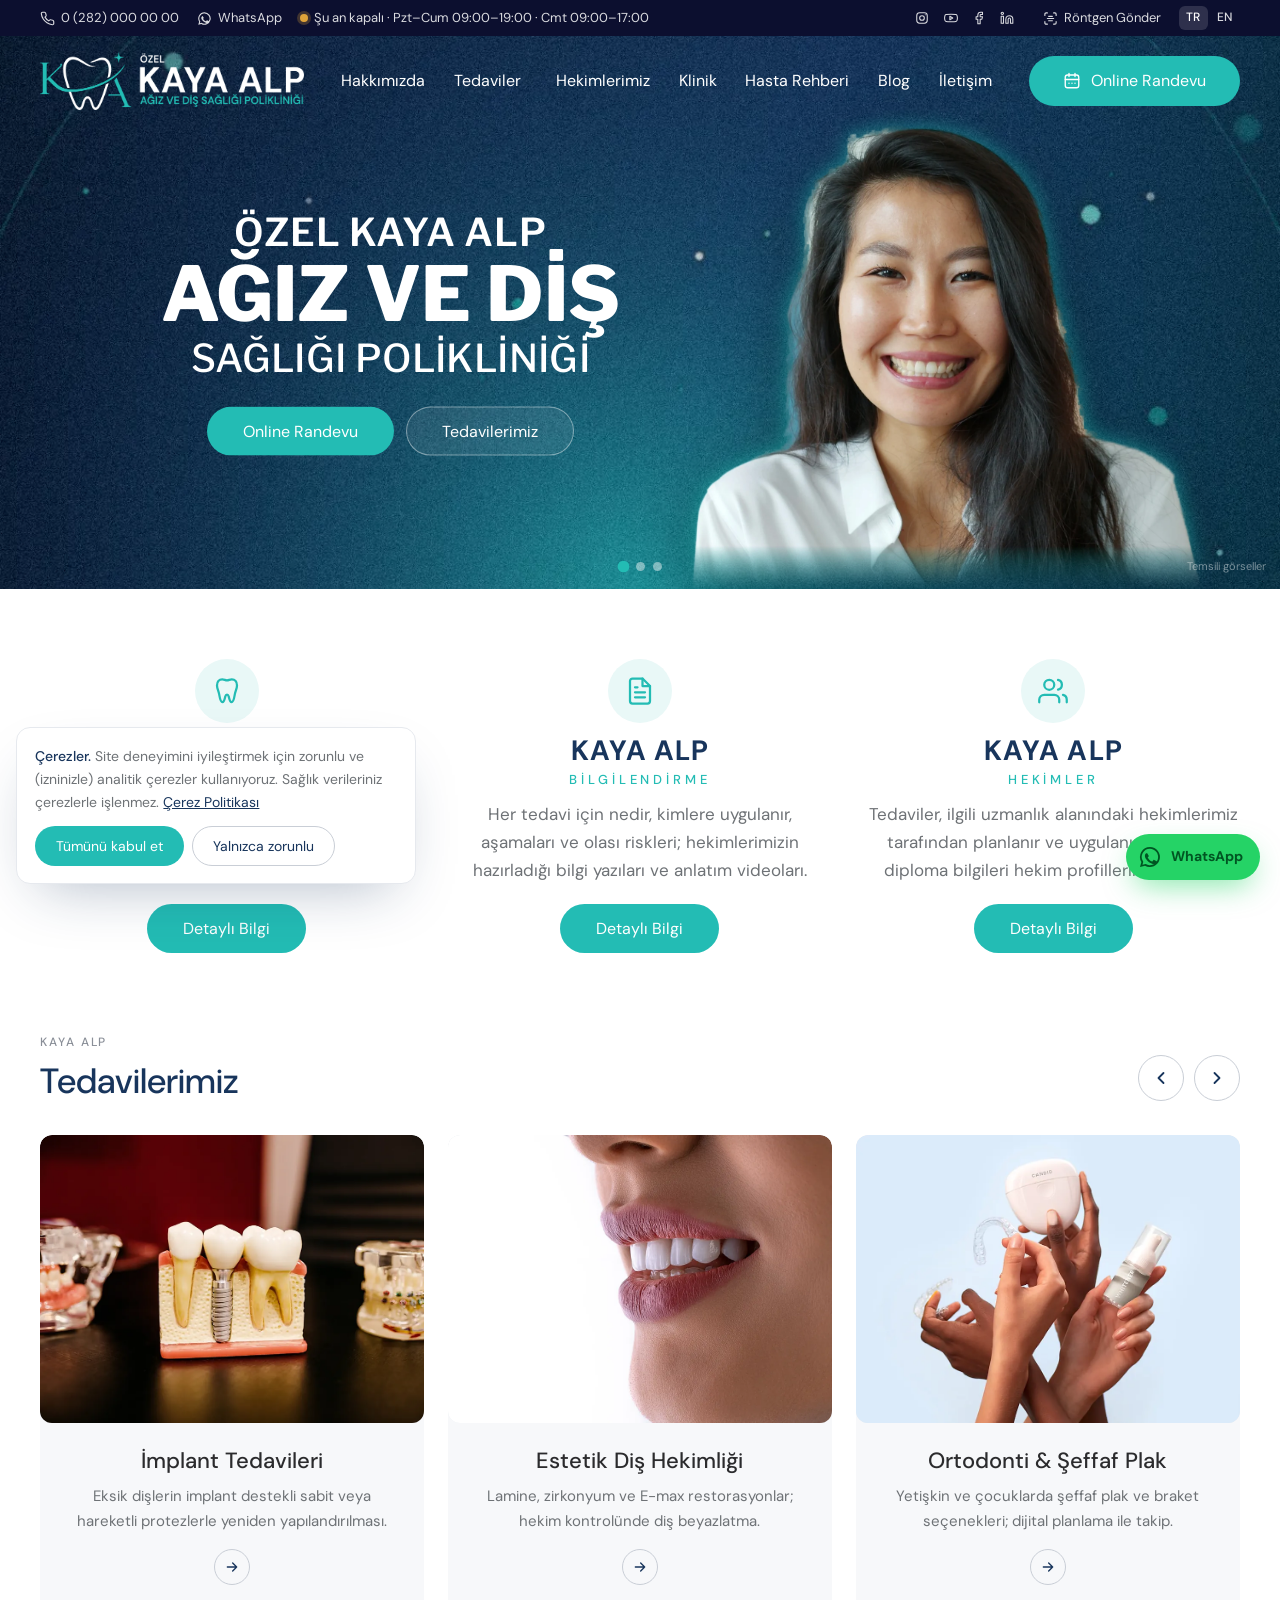
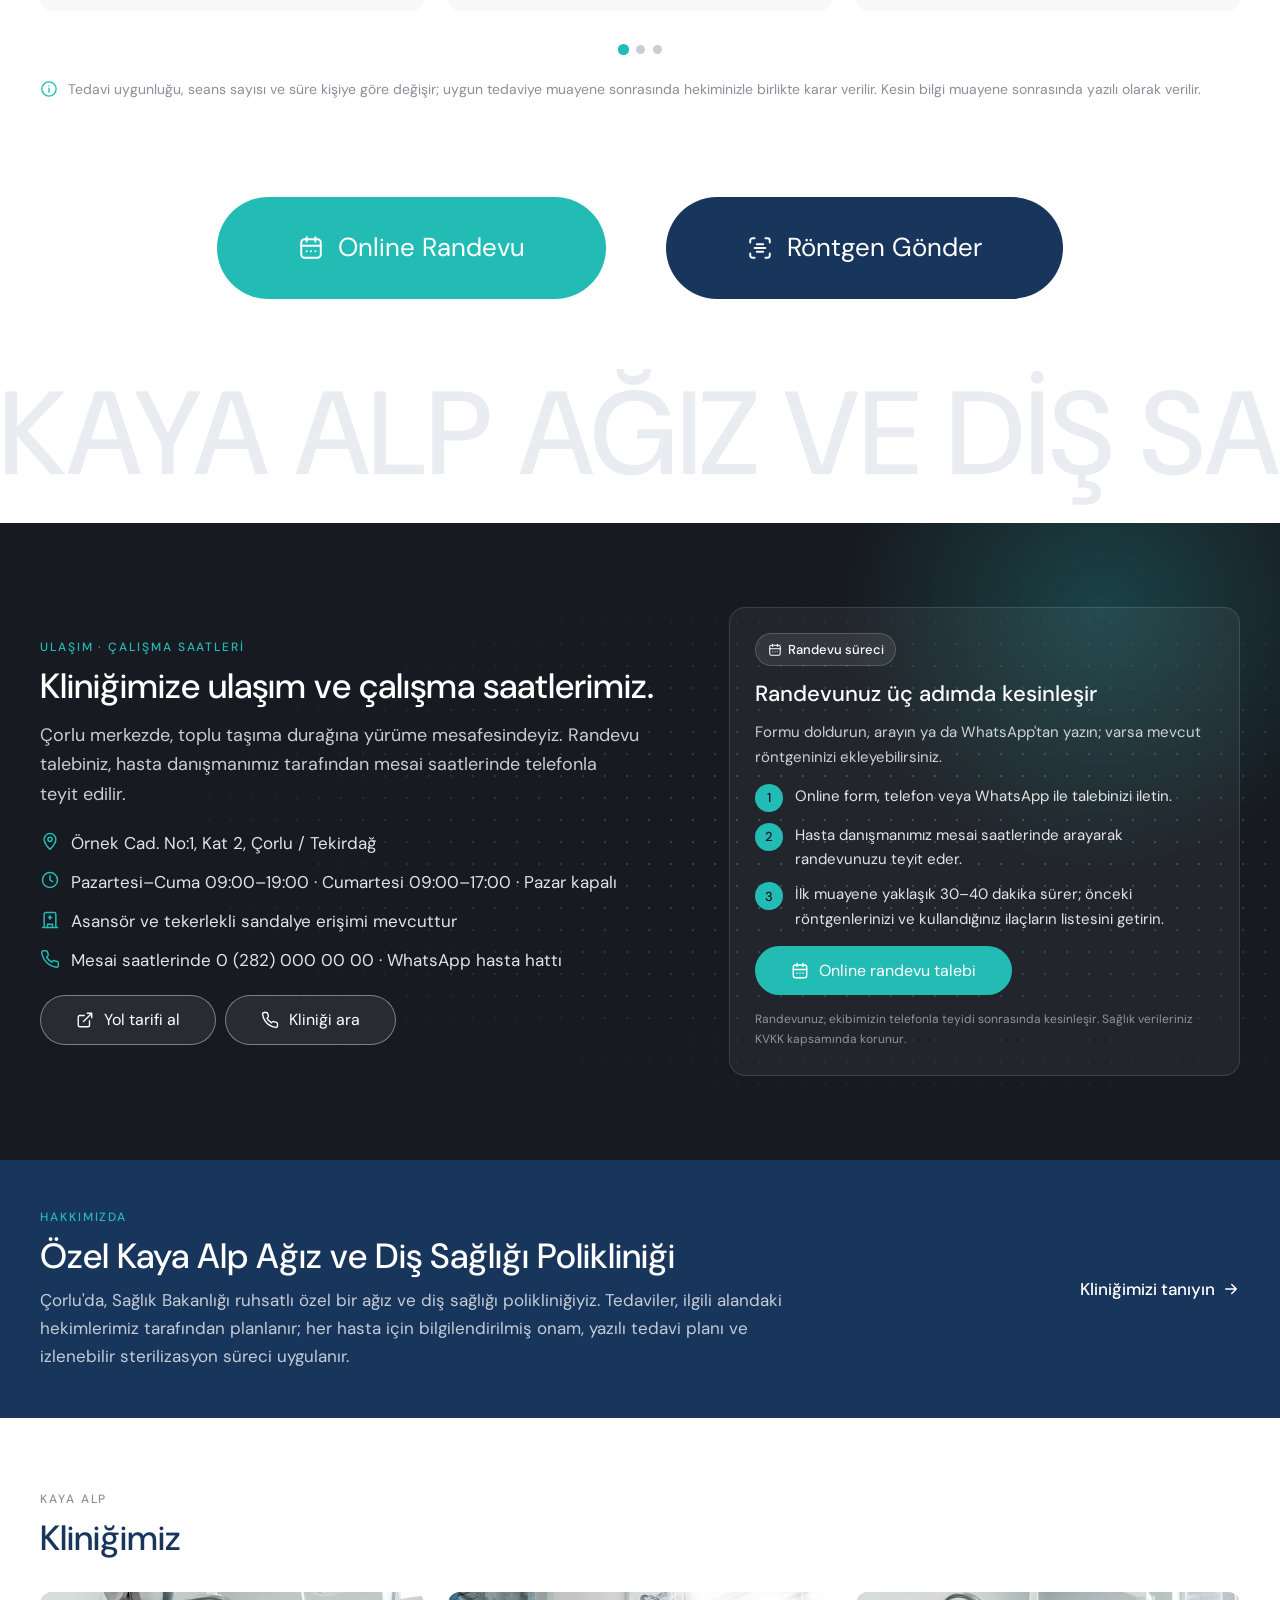
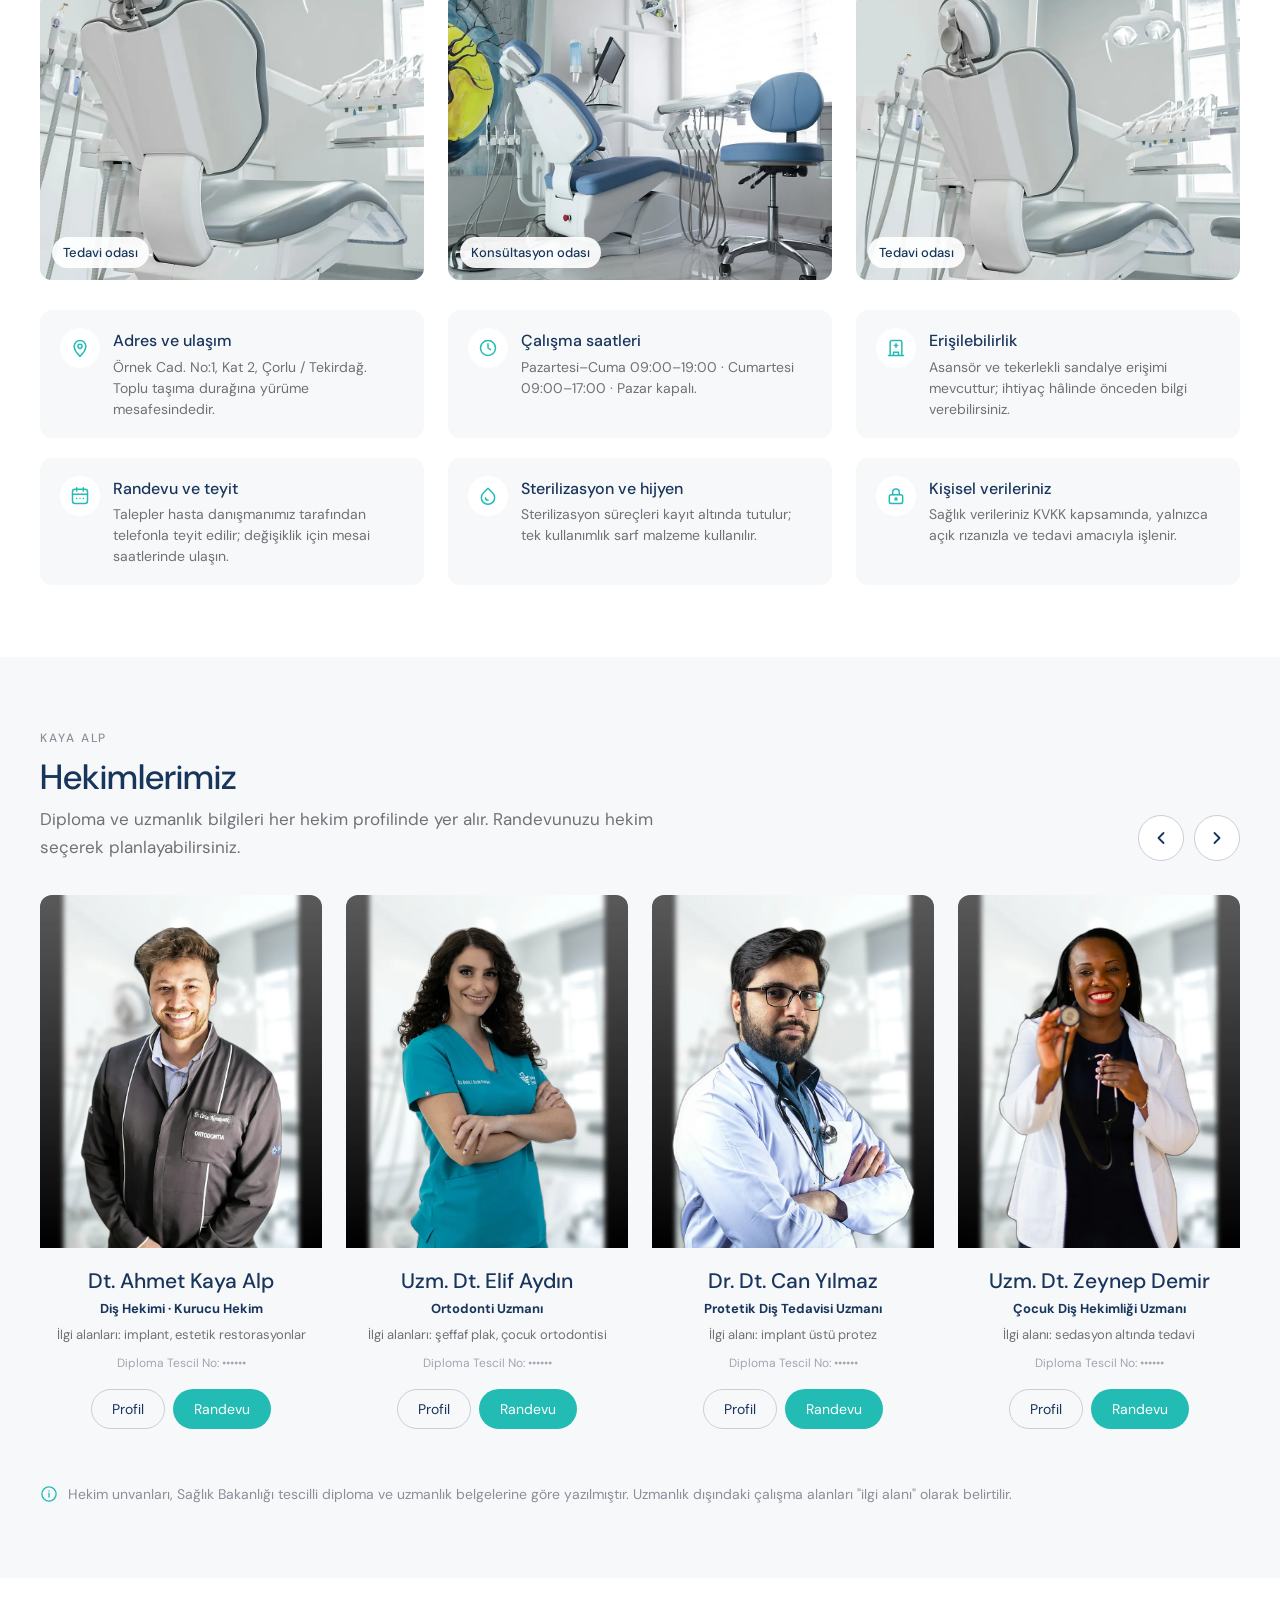
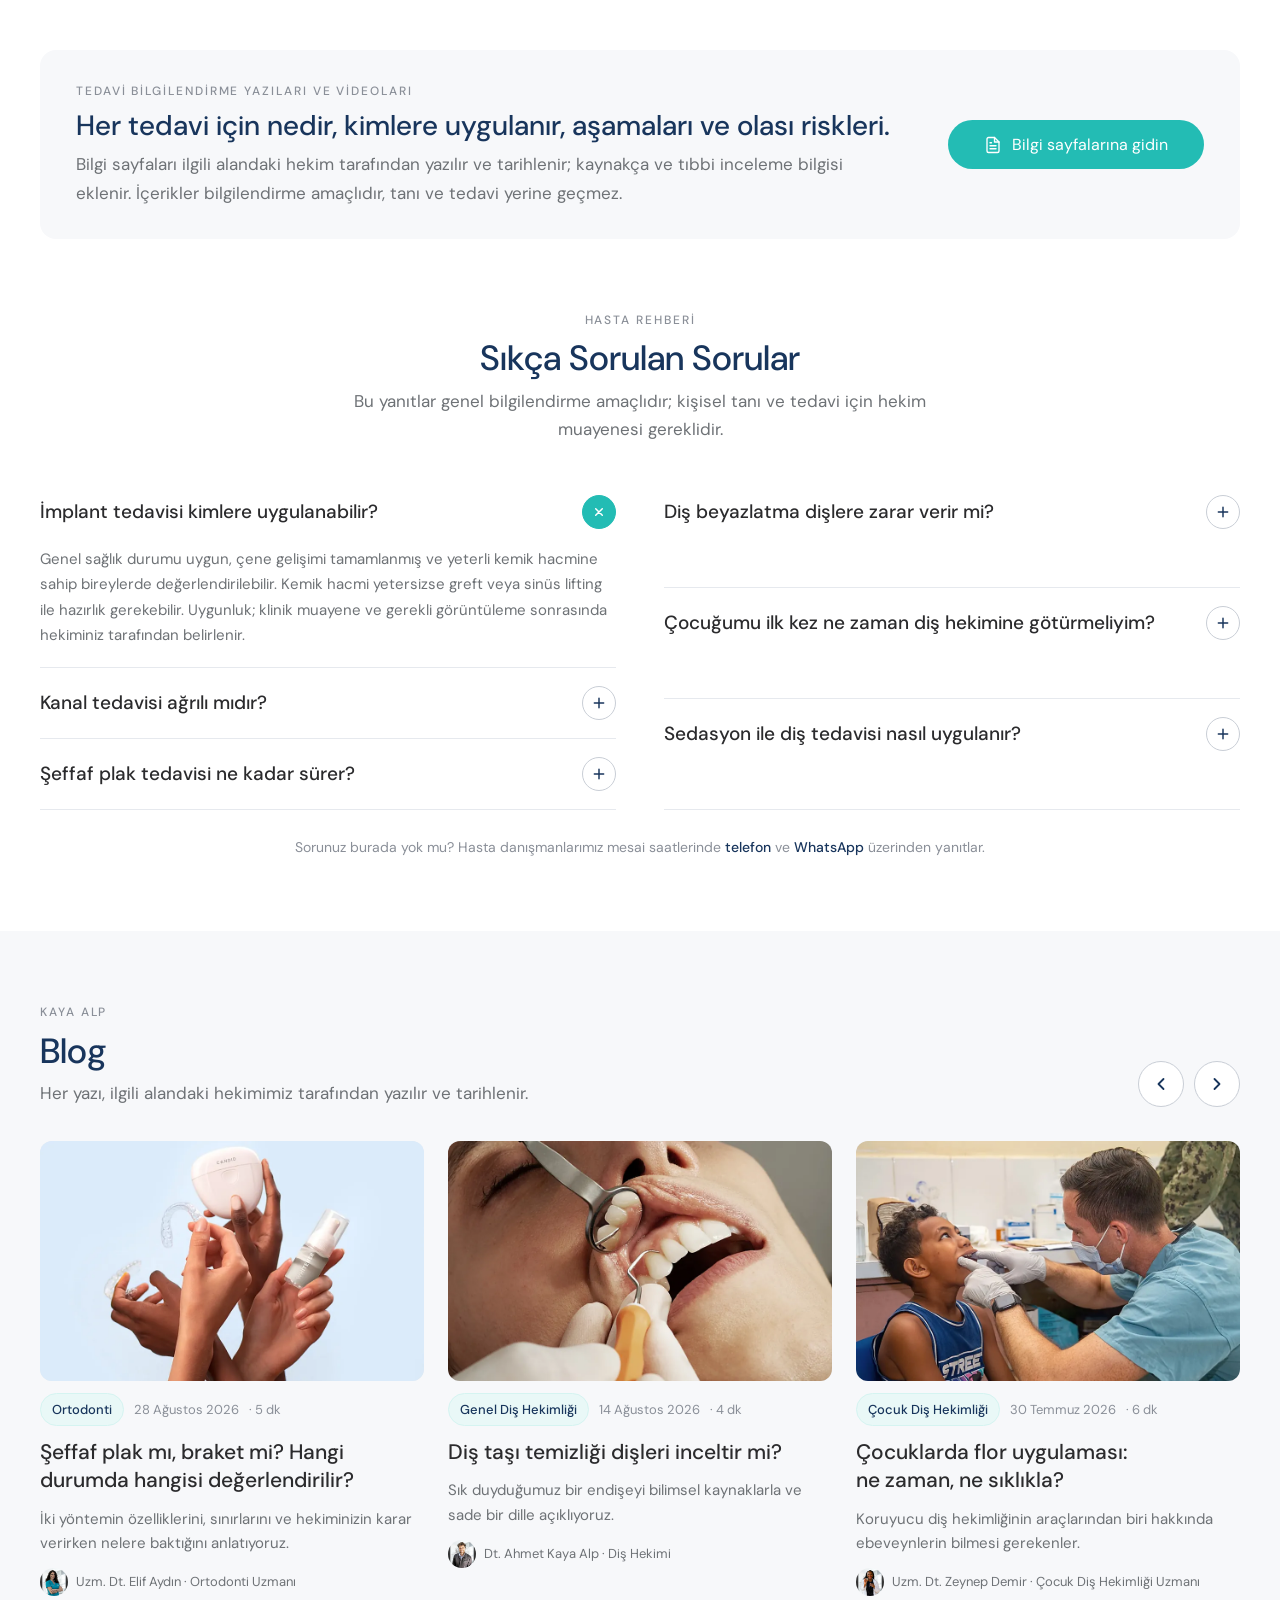
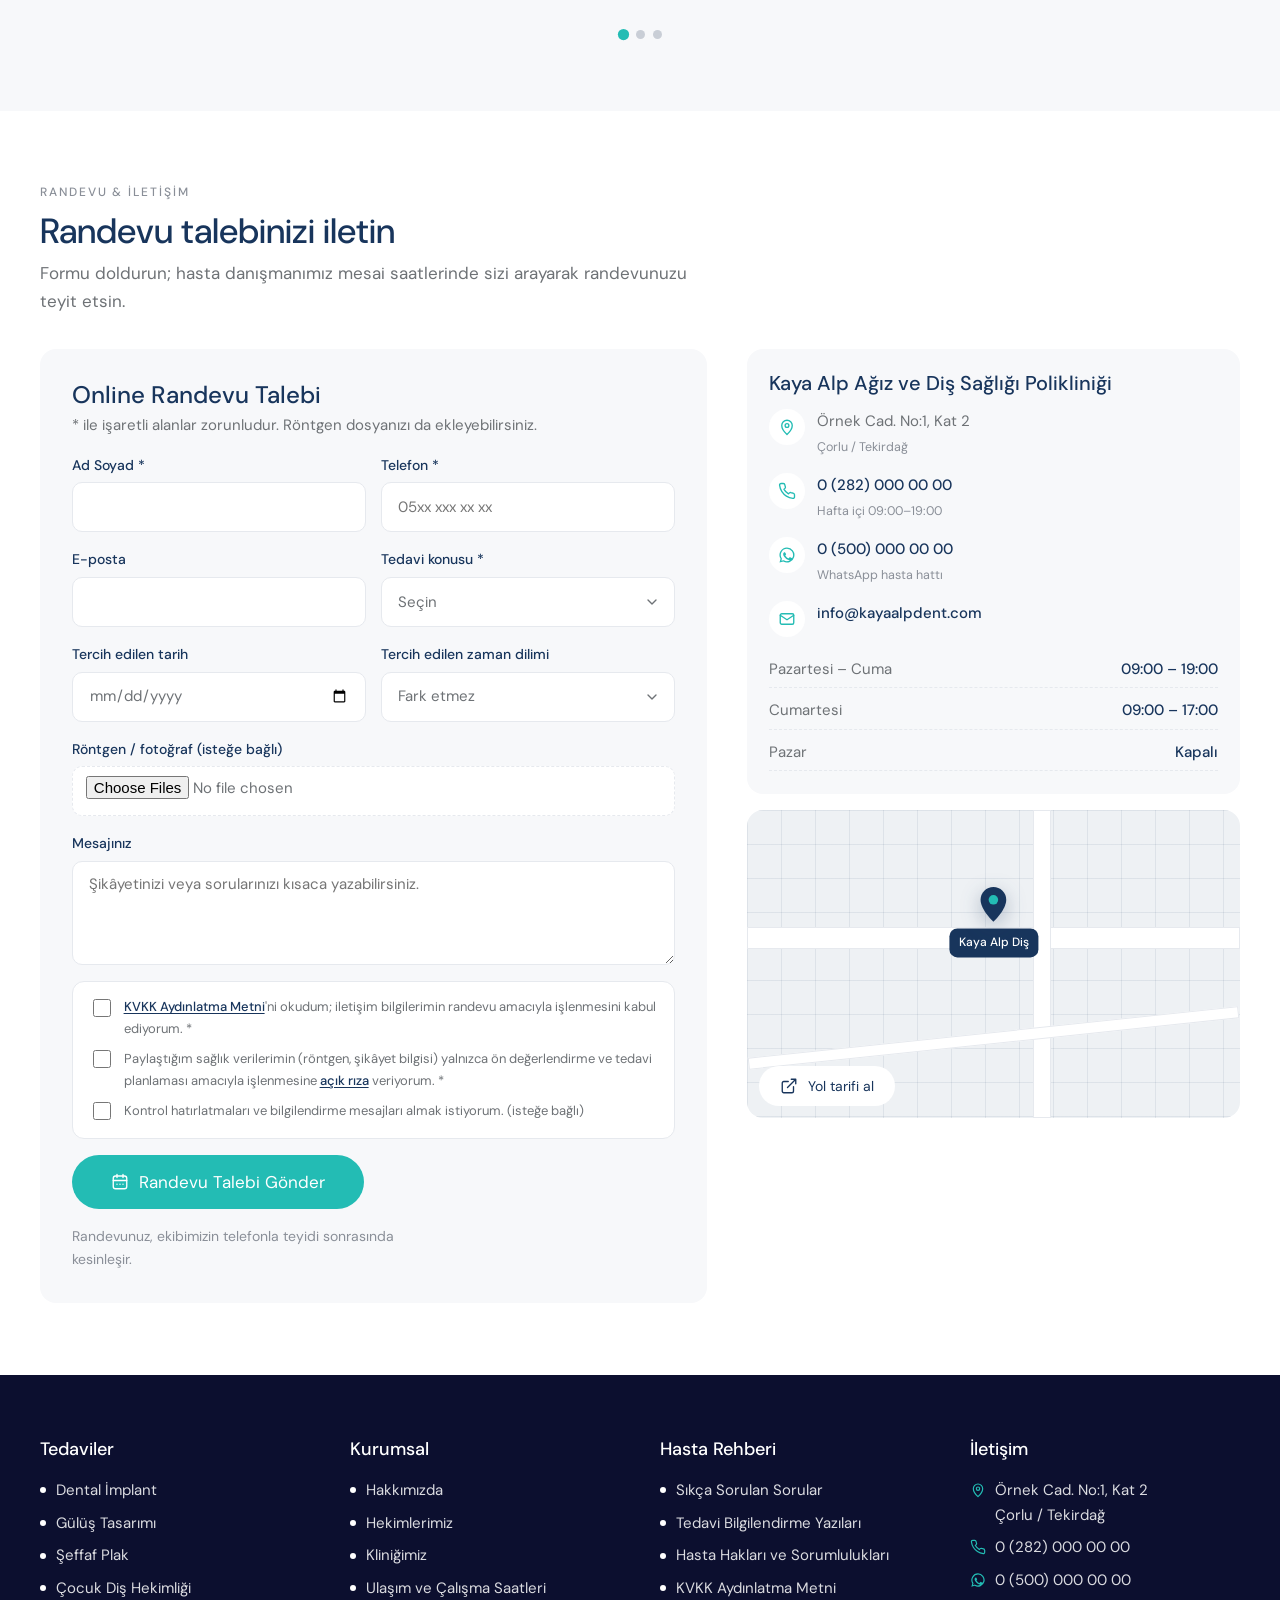
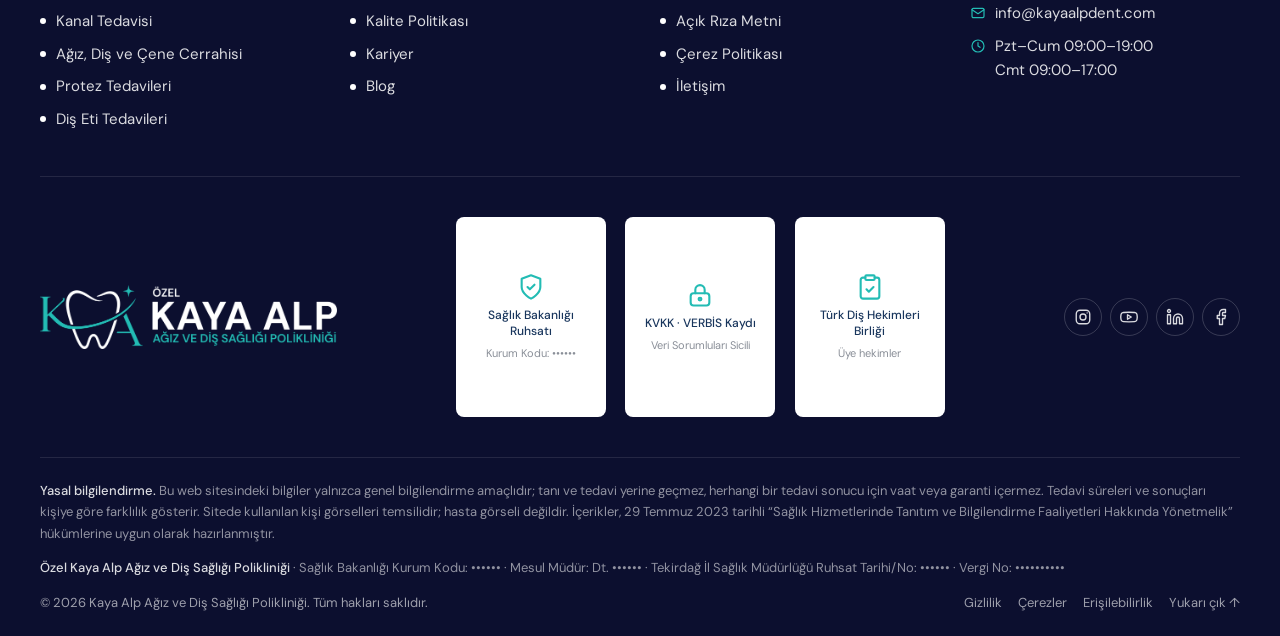
==== commit 073cc031: "v0.6.2 preview build" ====
--- a/index.html
+++ b/index.html
@@ -8,8 +8,6 @@
   <link rel="canonical" href="https://kayaalpdent.com/">
   <link rel="alternate" hreflang="tr" href="https://kayaalpdent.com/">
   <link rel="alternate" hreflang="en" href="https://kayaalpdent.com/en/">
-  <link rel="alternate" hreflang="de" href="https://kayaalpdent.com/de/">
-  <link rel="alternate" hreflang="ar" href="https://kayaalpdent.com/ar/">
   <link rel="alternate" hreflang="x-default" href="https://kayaalpdent.com/">
   <meta name="robots" content="index, follow, max-image-preview:large, max-snippet:-1">
   <meta name="theme-color" content="#0C0F2F">
@@ -50,7 +48,7 @@
           { "@type": "OpeningHoursSpecification", "dayOfWeek": "Saturday", "opens": "09:00", "closes": "17:00" }
         ],
         "medicalSpecialty": "Dentistry",
-        "availableLanguage": ["tr", "en", "de", "ar"],
+        "availableLanguage": ["tr", "en"],
         "isAcceptingNewPatients": true,
         "availableService": [
           { "@type": "MedicalProcedure", "name": "Dental İmplant" },
@@ -149,8 +147,7 @@
       <div class="topbar__group topbar__group--right">
         <span class="topbar__social"><a href="#" aria-label="Instagram"><svg><use href="#i-instagram"/></svg></a><a href="#" aria-label="YouTube"><svg><use href="#i-youtube"/></svg></a><a href="#" aria-label="Facebook"><svg><use href="#i-facebook"/></svg></a><a href="#" aria-label="LinkedIn"><svg><use href="#i-linkedin"/></svg></a></span>
         <a href="#randevu"><svg><use href="#i-scan"/></svg>Röntgen Gönder</a>
-        <a href="#uluslararasi"><svg><use href="#i-globe"/></svg>International Patients</a>
-        <nav class="lang" aria-label="Dil seçimi"><a href="#" aria-current="true" hreflang="tr">TR</a><a href="#" hreflang="en">EN</a><a href="#" hreflang="de">DE</a><a href="#" hreflang="ar">AR</a></nav>
+        <nav class="lang" aria-label="Dil seçimi"><a href="#" aria-current="true" hreflang="tr">TR</a><a href="#" hreflang="en">EN</a></nav>
       </div>
     </div>
   </div>
@@ -233,8 +230,6 @@
           <div class="lang-menu__list" id="lang-list" hidden>
             <a href="#" aria-current="true" hreflang="tr">Türkçe</a>
             <a href="#" hreflang="en">English</a>
-            <a href="#" hreflang="de">Deutsch</a>
-            <a href="#" hreflang="ar">العربية</a>
           </div>
         </div>
         <a class="icon-btn icon-btn--phone" href="tel:+902820000000" aria-label="Kliniği ara"><svg><use href="#i-phone"/></svg></a>
@@ -274,14 +269,13 @@
       </details>
       <a class="sheet__item" href="#hekimler" data-sheet-close><span class="ico"><svg><use href="#i-users"/></svg></span>Hekimlerimiz <svg><use href="#i-chevron-r"/></svg></a>
       <a class="sheet__item" href="#klinik" data-sheet-close><span class="ico"><svg><use href="#i-hospital"/></svg></span>Kliniğimiz <svg><use href="#i-chevron-r"/></svg></a>
-      <a class="sheet__item" href="#uluslararasi" data-sheet-close><span class="ico"><svg><use href="#i-globe"/></svg></span>Uluslararası Hastalar <svg><use href="#i-chevron-r"/></svg></a>
       <a class="sheet__item" href="#sss" data-sheet-close><span class="ico"><svg><use href="#i-file"/></svg></span>Hasta Rehberi &amp; SSS <svg><use href="#i-chevron-r"/></svg></a>
       <a class="sheet__item" href="#blog" data-sheet-close><span class="ico"><svg><use href="#i-heart"/></svg></span>Blog <svg><use href="#i-chevron-r"/></svg></a>
       <a class="sheet__item" href="#iletisim" data-sheet-close><span class="ico"><svg><use href="#i-pin"/></svg></span>İletişim <svg><use href="#i-chevron-r"/></svg></a>
     </nav>
     <div class="sheet__foot">
       <span><span class="status-dot" style="display:inline-block;vertical-align:middle;margin-right:.4rem"></span>Pzt–Cum 09:00–19:00 · Cmt 09:00–17:00</span>
-      <div class="langs"><a href="#" aria-current="true">TR</a><a href="#">EN</a><a href="#">DE</a><a href="#">AR</a></div>
+      <div class="langs"><a href="#" aria-current="true">TR</a><a href="#">EN</a></div>
     </div>
   </div>
 </div>
@@ -324,15 +318,15 @@
     </div>
   </div>
 
-  <div class="slide" role="group" aria-roledescription="slide" aria-label="3 / 3" aria-hidden="true">
+  <div class="slide slide--photo" role="group" aria-roledescription="slide" aria-label="3 / 3" aria-hidden="true">
     <picture class="slide__bg" aria-hidden="true">
       <source srcset="assets/img/clinic-chair-wide.webp" type="image/webp">
       <img src="assets/img/clinic-chair-wide.jpg" alt="" width="1200" height="750" loading="lazy">
     </picture>
     <span class="slide__shade" aria-hidden="true"></span>
     <div class="slide__text">
-      <p class="slide__title"><span class="slide__l1">International</span><span class="slide__l2">Patients</span><span class="slide__l3 slide__l3--sm">EN · DE · AR hasta koordinasyonu</span></p>
-      <div class="slide__cta"><a class="btn btn--primary" href="#uluslararasi">Bilgi Alın</a><a class="btn btn--ghost-light" href="#randevu">Röntgen Gönder</a></div>
+      <p class="slide__title"><span class="slide__l1">Online</span><span class="slide__l2">Randevu</span><span class="slide__l3 slide__l3--sm">Talebinizi iletin, sizi arayıp teyit edelim</span></p>
+      <div class="slide__cta"><a class="btn btn--primary" href="#randevu">Randevu Talebi</a><a class="btn btn--ghost-light" href="#randevu">Röntgen Gönder</a></div>
     </div>
   </div>
 
@@ -356,10 +350,10 @@
       <a class="btn btn--primary" href="#bilgi">Detaylı Bilgi</a>
     </div>
     <div class="tile reveal" data-delay="2">
-      <span class="tile__mark"><svg><use href="#i-globe"/></svg></span>
-      <span class="tile__brand">Kaya Alp<span>International</span></span>
-      <p>Yurt dışından gelen hastalarımız için İngilizce, Almanca ve Arapça hasta koordinasyonu; online ön değerlendirme ve yazılı plan.</p>
-      <a class="btn btn--primary" href="#uluslararasi">Detaylı Bilgi</a>
+      <span class="tile__mark"><svg><use href="#i-users"/></svg></span>
+      <span class="tile__brand">Kaya Alp<span>Hekimler</span></span>
+      <p>Tedaviler, ilgili uzmanlık alanındaki hekimlerimiz tarafından planlanır ve uygulanır. Unvan ve diploma bilgileri hekim profillerinde yer alır.</p>
+      <a class="btn btn--primary" href="#hekimler">Detaylı Bilgi</a>
     </div>
   </div>
 </section>
@@ -436,32 +430,32 @@
   </div>
 </div>
 
-<!-- ================= INTERNATIONAL (DARK BAND) ================= -->
-<section class="band-dark" id="uluslararasi" aria-labelledby="intl-title">
+<!-- ================= DIRECTIONS & APPOINTMENT (DARK BAND) ================= -->
+<section class="band-dark" id="ulasim" aria-labelledby="ulasim-title">
   <div class="container band-dark__inner">
     <div class="reveal">
-      <span class="eyebrow">Uluslararası Hastalar · International Patients</span>
-      <h2 id="intl-title">Tedaviniz için Türkiye'ye geliyorsanız, planlamayı birlikte yapıyoruz.</h2>
-      <p class="lead" style="margin-top:.9rem">İngilizce, Almanca ve Arapça konuşan hasta koordinatörlerimiz; randevu, konaklama ve ulaşım konularında bilgi verir. Plan, siz gelmeden önce yazılı olarak paylaşılır.</p>
-      <ul class="intl__list">
-        <li><svg><use href="#i-check"/></svg>Online ön değerlendirme ve yazılı tedavi planı</li>
-        <li><svg><use href="#i-check"/></svg>Seyahat takviminize göre seans planlaması</li>
-        <li><svg><use href="#i-check"/></svg>Transfer ve konaklama konusunda bilgilendirme</li>
-        <li><svg><use href="#i-check"/></svg>Tedavi sonrası uzaktan kontrol imkânı</li>
+      <span class="eyebrow">Ulaşım · Çalışma Saatleri</span>
+      <h2 id="ulasim-title">Kliniğimize ulaşım ve çalışma saatlerimiz.</h2>
+      <p class="lead" style="margin-top:.9rem">Çorlu merkezde, toplu taşıma durağına yürüme mesafesindeyiz. Randevu talebiniz, hasta danışmanımız tarafından mesai saatlerinde telefonla teyit edilir.</p>
+      <ul class="band__list">
+        <li><svg><use href="#i-pin"/></svg>Örnek Cad. No:1, Kat 2, Çorlu / Tekirdağ</li>
+        <li><svg><use href="#i-clock"/></svg>Pazartesi–Cuma 09:00–19:00 · Cumartesi 09:00–17:00 · Pazar kapalı</li>
+        <li><svg><use href="#i-hospital"/></svg>Asansör ve tekerlekli sandalye erişimi mevcuttur</li>
+        <li><svg><use href="#i-phone"/></svg>Mesai saatlerinde 0 (282) 000 00 00 · WhatsApp hasta hattı</li>
       </ul>
-      <div class="intl__langs"><span class="chip chip--dark">English</span><span class="chip chip--dark">Deutsch</span><span class="chip chip--dark">العربية</span><span class="chip chip--dark">Türkçe</span></div>
-    </div>
-    <div class="intl__card reveal" data-delay="1">
-      <span class="chip chip--dark"><svg><use href="#i-plane"/></svg>Online ön değerlendirme</span>
-      <h3>Gelmeden önce planınızı netleştirin</h3>
-      <p>Panoramik röntgen ve birkaç fotoğraf ile hekimlerimiz ön değerlendirme yapar; kesin plan muayene sonrasında belirlenir.</p>
-      <ol class="intl__steps">
-        <li><b>1</b><span>Röntgen ve fotoğraflarınızı güvenli form üzerinden yükleyin.</span></li>
-        <li><b>2</b><span>Hekim değerlendirmesi ve yazılı ön plan e-posta ile iletilir.</span></li>
-        <li><b>3</b><span>Görüntülü görüşmede plan ve seyahat takvimi birlikte netleştirilir.</span></li>
+      <div class="band__actions"><a class="btn btn--ghost-light" href="https://maps.google.com/?q=Kaya+Alp+Dis" target="_blank" rel="noopener"><svg><use href="#i-external"/></svg>Yol tarifi al</a><a class="btn btn--ghost-light" href="tel:+902820000000"><svg><use href="#i-phone"/></svg>Kliniği ara</a></div>
+    </div>
+    <div class="band__card reveal" data-delay="1">
+      <span class="chip chip--dark"><svg><use href="#i-calendar"/></svg>Randevu süreci</span>
+      <h3>Randevunuz üç adımda kesinleşir</h3>
+      <p>Formu doldurun, arayın ya da WhatsApp'tan yazın; varsa mevcut röntgeninizi ekleyebilirsiniz.</p>
+      <ol class="band__steps">
+        <li><b>1</b><span>Online form, telefon veya WhatsApp ile talebinizi iletin.</span></li>
+        <li><b>2</b><span>Hasta danışmanımız mesai saatlerinde arayarak randevunuzu teyit eder.</span></li>
+        <li><b>3</b><span>İlk muayene yaklaşık 30–40 dakika sürer; önceki röntgenlerinizi ve kullandığınız ilaçların listesini getirin.</span></li>
       </ol>
-      <a class="btn btn--primary" href="#randevu"><svg><use href="#i-scan"/></svg>Ön değerlendirme başlat</a>
-      <span class="intl__note">Uluslararası Sağlık Turizmi Yetki Belgesi No: •••••• · Sağlık verileriniz KVKK ve GDPR kapsamında korunur.</span>
+      <a class="btn btn--primary" href="#randevu"><svg><use href="#i-calendar"/></svg>Online randevu talebi</a>
+      <span class="band__note">Randevunuz, ekibimizin telefonla teyidi sonrasında kesinleşir. Sağlık verileriniz KVKK kapsamında korunur.</span>
     </div>
   </div>
 </section>
@@ -693,7 +687,7 @@
   <div class="container">
     <div class="footer__grid">
       <div><h4>Tedaviler</h4><ul><li><a href="tedaviler/implant.html">Dental İmplant</a></li><li><a href="#">Gülüş Tasarımı</a></li><li><a href="#">Şeffaf Plak</a></li><li><a href="#">Çocuk Diş Hekimliği</a></li><li><a href="#">Kanal Tedavisi</a></li><li><a href="#">Ağız, Diş ve Çene Cerrahisi</a></li><li><a href="#">Protez Tedavileri</a></li><li><a href="#">Diş Eti Tedavileri</a></li></ul></div>
-      <div><h4>Kurumsal</h4><ul><li><a href="#hakkimizda">Hakkımızda</a></li><li><a href="#hekimler">Hekimlerimiz</a></li><li><a href="#klinik">Kliniğimiz</a></li><li><a href="#uluslararasi">Uluslararası Hastalar</a></li><li><a href="#">Kalite Politikası</a></li><li><a href="#">Kariyer</a></li><li><a href="#blog">Blog</a></li></ul></div>
+      <div><h4>Kurumsal</h4><ul><li><a href="#hakkimizda">Hakkımızda</a></li><li><a href="#hekimler">Hekimlerimiz</a></li><li><a href="#klinik">Kliniğimiz</a></li><li><a href="#ulasim">Ulaşım ve Çalışma Saatleri</a></li><li><a href="#">Kalite Politikası</a></li><li><a href="#">Kariyer</a></li><li><a href="#blog">Blog</a></li></ul></div>
       <div><h4>Hasta Rehberi</h4><ul><li><a href="#sss">Sıkça Sorulan Sorular</a></li><li><a href="#bilgi">Tedavi Bilgilendirme Yazıları</a></li><li><a href="#">Hasta Hakları ve Sorumlulukları</a></li><li><a href="#">KVKK Aydınlatma Metni</a></li><li><a href="#">Açık Rıza Metni</a></li><li><a href="#">Çerez Politikası</a></li><li><a href="#iletisim">İletişim</a></li></ul></div>
       <div><h4>İletişim</h4><ul class="footer__contact">
         <li><a href="https://maps.google.com/?q=Kaya+Alp+Dis" target="_blank" rel="noopener"><svg><use href="#i-pin"/></svg><span>Örnek Cad. No:1, Kat 2<br>Çorlu / Tekirdağ</span></a></li>
@@ -707,7 +701,7 @@
       <a href="#top"><img src="assets/img/brand/logo-horizontal-white.png" alt="Özel Kaya Alp Ağız ve Diş Sağlığı Polikliniği" width="1400" height="302"></a>
       <div class="footer__certs" aria-label="Ruhsat ve belgeler">
         <div class="cert"><svg><use href="#i-shield"/></svg><strong>Sağlık Bakanlığı Ruhsatı</strong><small>Kurum Kodu: ••••••</small></div>
-        <div class="cert"><svg><use href="#i-globe"/></svg><strong>Uluslararası Sağlık Turizmi Yetki Belgesi</strong><small>No: ••••••</small></div>
+        <div class="cert"><svg><use href="#i-lock"/></svg><strong>KVKK · VERBİS Kaydı</strong><small>Veri Sorumluları Sicili</small></div>
         <div class="cert"><svg><use href="#i-clipboard"/></svg><strong>Türk Diş Hekimleri Birliği</strong><small>Üye hekimler</small></div>
       </div>
       <div class="social"><a href="#" aria-label="Instagram"><svg><use href="#i-instagram"/></svg></a><a href="#" aria-label="YouTube"><svg><use href="#i-youtube"/></svg></a><a href="#" aria-label="LinkedIn"><svg><use href="#i-linkedin"/></svg></a><a href="#" aria-label="Facebook"><svg><use href="#i-facebook"/></svg></a></div>
--- a/assets/css/style.css
+++ b/assets/css/style.css
@@ -233,6 +233,7 @@
 .hero { position: relative; height: clamp(560px, 46vw, 660px); background: var(--navy-900); overflow: hidden; color: #fff; }
 .slide { position: absolute; inset: 0; opacity: 0; visibility: hidden; transition: opacity 1s ease, visibility 1s; }
 .slide.is-active { opacity: 1; visibility: visible; z-index: 1; }
+.hero.is-instant .slide { transition: none !important; }
 .slide__bg { position: absolute; inset: 0; display: block; }
 .slide__bg img { width: 100%; height: 100%; object-fit: cover; object-position: 55% 50%; transform: scale(1.05); transition: transform 9s linear; }
 .slide.is-active .slide__bg img { transform: scale(1); }
@@ -310,17 +311,18 @@
 .band-dark h2 { color: #fff; }
 .band-dark p { color: rgba(255,255,255,.78); }
 .band-dark .eyebrow { color: var(--cyan); }
-.intl__list { display: grid; gap: .7rem; margin-top: 1.2rem; }
-.intl__list li { display: flex; gap: .7rem; align-items: flex-start; color: rgba(255,255,255,.88); }
-.intl__list svg { width: 20px; height: 20px; color: var(--cyan); flex: none; margin-top: .15rem; }
-.intl__langs { display: flex; flex-wrap: wrap; gap: .45rem; margin-top: 1.1rem; }
-.intl__card { background: rgba(255,255,255,.05); border: 1px solid rgba(255,255,255,.12); border-radius: 16px; padding: 1.6rem; display: grid; gap: .9rem; justify-items: start; }
-.intl__card h3 { color: #fff; font-size: 22px; }
-.intl__card p { font-size: 15px; }
-.intl__steps { display: grid; gap: .65rem; }
-.intl__steps li { display: grid; grid-template-columns: 28px 1fr; gap: .75rem; align-items: start; font-size: 15px; color: rgba(255,255,255,.88); }
-.intl__steps b { width: 28px; height: 28px; border-radius: 50%; background: var(--cyan); color: var(--navy-900); display: grid; place-items: center; font-size: 13px; font-weight: 500; }
-.intl__note { font-size: 12px; color: rgba(255,255,255,.5); }
+.band__list { display: grid; gap: .7rem; margin-top: 1.2rem; }
+.band__list li { display: flex; gap: .7rem; align-items: flex-start; color: rgba(255,255,255,.88); }
+.band__list svg { width: 20px; height: 20px; color: var(--cyan); flex: none; margin-top: .15rem; }
+.band__langs { display: flex; flex-wrap: wrap; gap: .45rem; margin-top: 1.1rem; }
+.band__card { background: rgba(255,255,255,.05); border: 1px solid rgba(255,255,255,.12); border-radius: 16px; padding: 1.6rem; display: grid; gap: .9rem; justify-items: start; }
+.band__card h3 { color: #fff; font-size: 22px; }
+.band__card p { font-size: 15px; }
+.band__steps { display: grid; gap: .65rem; }
+.band__steps li { display: grid; grid-template-columns: 28px 1fr; gap: .75rem; align-items: start; font-size: 15px; color: rgba(255,255,255,.88); }
+.band__steps b { width: 28px; height: 28px; border-radius: 50%; background: var(--cyan); color: var(--navy-900); display: grid; place-items: center; font-size: 13px; font-weight: 500; }
+.band__note { font-size: 12px; color: rgba(255,255,255,.5); }
+.band__actions { display: flex; flex-wrap: wrap; gap: .6rem; margin-top: 1.3rem; }
 .band-navy { background: var(--navy); color: #fff; padding: 48px 0; }
 .band-navy__inner { display: flex; align-items: center; justify-content: space-between; gap: 2rem; }
 .band-navy h2 { color: #fff; font-size: 35px; max-width: 30ch; }
@@ -633,12 +635,17 @@
   .sec__head { flex-direction: column; align-items: flex-start; gap: .8rem; margin-bottom: 24px; }
   .sec__head .arrows { display: none; }
   .topbar__hours-text { display: none; }
-  .hero { height: clamp(620px, 165vw, 700px); }
-  .slide__text { top: calc(var(--header-h) + var(--topbar-h)); transform: none; padding: 22px var(--gutter) 0; }
-  .slide__l1 { font-size: 19px; } .slide__l2 { font-size: 46px; } .slide__l3 { font-size: 18px; } .slide__l3--sm { font-size: 15px; }
-  .slide__cta { flex-wrap: wrap; justify-content: center; gap: 8px; margin-top: 18px; }
+  .hero { height: clamp(600px, 158vw, 660px); }
+  .hero::after { content: ""; position: absolute; left: 0; right: 0; bottom: 0; height: 110px; background: linear-gradient(to top, rgba(12,15,47,.7), rgba(12,15,47,0)); z-index: 2; pointer-events: none; }
+  .hero__dots { bottom: 14px; }
+  .hero__note { bottom: 12px; right: 12px; font-size: 10px; color: rgba(255,255,255,.6); }
+  .slide__text { left: 0; right: 0; top: calc(var(--header-h) + var(--topbar-h)); transform: none; padding: 26px var(--gutter) 0; }
+  .slide__l1 { font-size: clamp(16px, 5vw, 19px); letter-spacing: .06em; } .slide__l2 { font-size: clamp(34px, 11vw, 46px); } .slide__l3 { font-size: clamp(15px, 4.6vw, 18px); } .slide__l3--sm { font-size: 14px; }
+  .slide__cta { display: flex; flex-wrap: wrap; justify-content: center; gap: 8px; margin-top: 20px; }
   .slide__cta .btn { padding: 12px 22px; min-height: 44px; font-size: 15px; }
-  .slide__person { right: 50%; transform: translateX(50%); height: 42%; max-width: 86%; opacity: 1; bottom: 0; object-position: center bottom; }
+  .slide__person { right: 50%; transform: translateX(50%); height: 50%; max-width: 92%; opacity: 1; bottom: 0; object-position: center bottom; }
+  .slide--photo .slide__text { top: 0; bottom: 0; display: flex; flex-direction: column; justify-content: center; align-items: center; padding-top: calc(var(--header-h) + var(--topbar-h)); }
+  .slide--photo .slide__shade { background: linear-gradient(180deg, rgba(12,15,47,.9) 0%, rgba(12,15,47,.55) 60%, rgba(12,15,47,.35) 100%); }
   .slide.is-active .slide__person { animation: none; opacity: 1; }
   .carousel__track { margin: 0 calc(-1 * var(--gutter)); padding: 0 var(--gutter) 6px; scroll-padding: 0 var(--gutter); }
   .carousel__track > *, .carousel--4 .carousel__track > * { flex-basis: 80%; }
